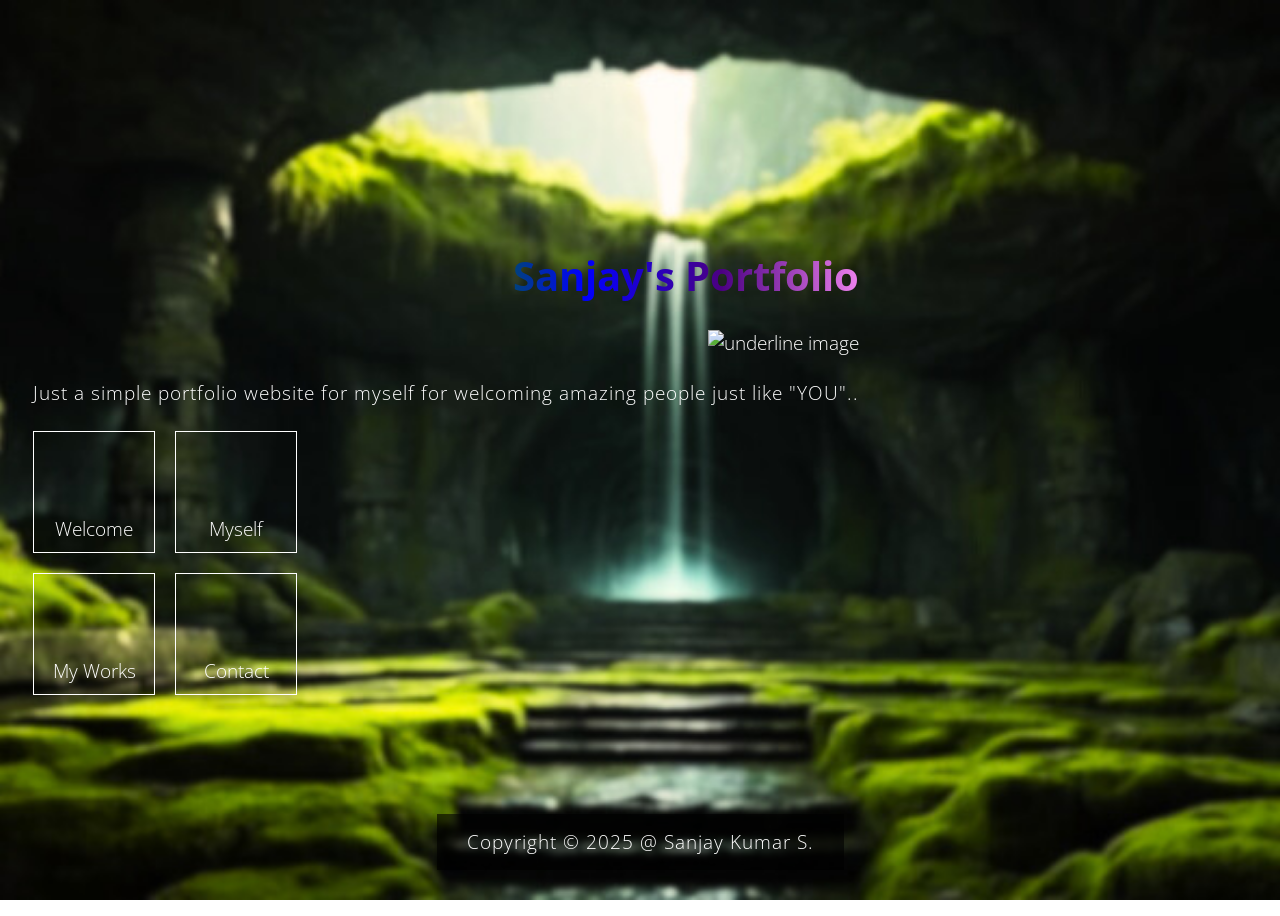
==== index.html @ ee7833c2 "Update index.html" ====
<!DOCTYPE html>
<html lang="en">
<head>
    <meta charset="utf-8">
    <meta name="viewport" content="width=device-width, initial-scale=1">

    <title>Sanjay's World</title>

    <!-- load CSS -->
    <link rel="stylesheet" href="https://fonts.googleapis.com/css?family=Open+Sans:300">  <!-- Google web font "Open Sans" -->
    <link rel="stylesheet" href="css/bootstrap.min.css">                                  <!-- https://getbootstrap.com/ -->
    <link rel="stylesheet" href="fontawesome/css/fontawesome-all.min.css">                <!-- https://fontawesome.com/ -->
    <link rel="stylesheet" type="text/css" href="slick/slick.css"/>                       <!-- http://kenwheeler.github.io/slick/ refering slick theme -->
    <link rel="stylesheet" type="text/css" href="slick/slick-theme.css"/>
    <link rel="stylesheet" href="css/tooplate-style.css">                               <!-- Templatemo style -->

    <script>document.documentElement.className="js";var supportsCssVars=function(){var e,t=document.createElement("style");return t.innerHTML="root: { --tmp-var: bold; }",document.head.appendChild(t),e=!!(window.CSS&&window.CSS.supports&&window.CSS.supports("font-weight","var(--tmp-var)")),t.parentNode.removeChild(t),e};supportsCssVars()||alert("Please view this in a modern browser such as latest version of Chrome or Microsoft Edge.");</script>
    
</head>

<body>
    <div id="tm-bg"></div>
    <div id="tm-wrap">
        <div class="tm-main-content">
            <div class="container tm-site-header-container">
                <div class="row">
                    <div class="col-sm-12 col-md-6 col-lg-6 col-md-col-xl-6 mb-md-0 mb-sm-4 mb-4 tm-site-header-col">
                        <div class="tm-site-header">
                            <h1 class="mb-4 rainbow-text">Sanjay's Portfolio</h1>
                            <img src="img/underline.png" class="img-fluid mb-4" alt="underline image">
                            <p>Just a simple portfolio website for myself for welcoming amazing people just like "YOU".. </p>
                        </div>
                    </div>
                    <div class="col-sm-12 col-md-6 col-lg-6 col-xl-6">
                        <div class="content">
                            <div class="grid">
                                <div class="grid__item" id="home-link">
                                    <div class="product">
                                        <div class="tm-nav-link">
                                            <i class="fas fa-home fa-3x tm-nav-icon"></i>
                                            <span class="tm-nav-text">Welcome</span>
                                            <div class="product__bg"></div>
                                        </div>
                                        <div class="product__description">
                                            <div class="row mb-3">
                                                <div class="col-12">
                                                    <strong><h2 class="tm-page-title">Welcome to my world</h2></strong>
                                                    <p>I hope to make your acquaintance.</p>
                                                </div>
                                            </div>
                                            <div class="row">
                                                <div class="col-sm-12 col-md-6 col-lg-6 col-xl-6">
                                                    <div class="blur-container" >
                                                   <p> I'm delighted to have you here exploring my digital space. 
                                                        This portfolio represents my journey, passion, and dedication to creating 
                                                        meaningful solutions through technology</p>
                                                      
                                                </div>
                                               <br> <p>Thanks & Regards, <br> <b>Sanjay Kumar S</b> </p>
                                            </div>
                                                                                      
                                            </div>
                                            
                                        </div>
                                    </div>
                                </div>

                                <div class="grid__item" id="team-link">
                                    <div class="product">
                                        <div class="tm-nav-link">
                                            <i class="fas fa-users fa-3x tm-nav-icon"></i>
                                            <span class="tm-nav-text">Myself</span>
                                            <div class="product__bg"></div>
                                        </div>
                                        <div class="product__description">
                                            <div class="p-sm-4 p-2">
                                                <div class="blur-container">
                                                    <div class="row mb-3">
                                                        <div class="col-12 text-center">
                                                            <h2 class="tm-page-title">About myself (^^)</h2>
                                                            <p>INFORMATION IS WEALTH<br></p>
                                                        </div>
                                                    </div>
                                                    <div class="row tm-reverse-sm">
                                                        <div class="col-12 col-lg-8">
                                                            <div class="about-content-left">
                                                                <div class="about-header">
                                                                    <h4 class="about-name">I am Sanjay Kumar S ...</h4>
                                                                    <p    class="timeline-skill-modern" >Quick-witted || Problem solving || Team player </p>
                                                                    <p    class="timeline-skill-modern" 
                                                                    >Java Full Stack Developer with 3 years of experience across PLM, 
Oracle Cloud PLM, and Networking domains. Adept at leveraging 
cross-domain knowledge to build efficient, scalable solutions and 
enhance system performance. Seeking to contribute to a forward
thinking organization where I can drive innovation and add value 
through my technical expertise and collaborative approach. </p>
                                                                   
                                                                </div>
                                                            </div>
                                                        </div>
                                                        <div class="col-12 col-lg-4">
                                                            <div class="about-image-right">
                                                                <img src="img/profile-img.jpg" class="img-fluid profile-img-responsive" alt="Profile Image of Sanjay Kumar S">
                                                            </div>
                                                        </div>
                                                    </div>
                                                    <!-- Technical Skills Section -->
                                                    <div class="row mt-4">
                                                        <div class="col-12">
                                                            <div class="blur-container skills-card">
                                                                <h3 class="skills-main-title"><i class="fas fa-code"></i> Technical Skills</h3>
                                                                <div class="skills-grid-modern">
                                                                    <div class="skill-category-modern">
                                                                        <h5>Programming Languages</h5>
                                                                        <div class="skill-tags-modern">
                                                                            <span class="skill-tag-modern">Java / Java J2EE</span>
                                                                            <span class="skill-tag-modern">SpringBoot</span>
                                                                            <span class="skill-tag-modern">Microservices</span>
                                                                            <span class="skill-tag-modern">REST API'S</span>
                                                                            <span class="skill-tag-modern">Python</span>
                                                                            <span class="skill-tag-modern">JavaScript / HTML / CSS</span>
                                                                            <span class="skill-tag-modern">NMS</span>
                                                                            <span class="skill-tag-modern">PLM</span>
                                                                        </div>
                                                                    </div>
                                                                    <div class="skill-category-modern">
                                                                        <h5>Domains & Technologies</h5>
                                                                        <div class="skill-tags-modern">
                                                                            <span class="skill-tag-modern">Product Lifecycle Management</span>
                                                                            <span class="skill-tag-modern">Cloud PLM</span>
                                                                            <span class="skill-tag-modern">Oracle Cloud</span>
                                                                            <span class="skill-tag-modern">Networking</span>
                                                                            <span class="skill-tag-modern">AWS Cloud</span>
                                                                        </div>
                                                                    </div>
                                                                </div>
                                                            </div>
                                                        </div>
                                                    </div>
                                                    <!-- Professional Experience Section -->
                                                    <div class="row mt-4">
                                                        <div class="col-12">
                                                            <div class="blur-container experience-card-modern">
                                                                <h3 class="experience-main-title-modern"><i class="fas fa-briefcase"></i> Professional Experience:</h3>
                                                                <div class="experience-timeline-modern">
                                                                    <div class="timeline-item-modern">
                                                                        <div class="timeline-marker-modern"></div>
                                                                        <div class="timeline-content-modern">
                                                                            <div class="timeline-header-modern">
                                                                                <h4>Java Full Stack developer L2</h4>
                                                                                <span class="timeline-period-modern">Latest Position</span>
                                                                            </div>
                                                                            <p class="timeline-description-modern">
                                                                                <ul><li>Engineered a full-stack e-commerce solution enabling seamless product browsing, cart operations, and secure payment processing For JFS Project.</li></ul>
<ul><li>Responsible for developing all requirements outlined in the High-Level Design Document for a complete phase as well as ensured quality of the requirements developed in several phases, and successfully delivered the project with the team,achieving zero or minimal errors for WFM project.</li></ul>
                                                                            </p>
                                                                            <div class="timeline-skills-modern">
                                                                                <span class="timeline-skill-modern">Full-Stack Development</span>
                                                                                <span class="timeline-skill-modern">Cloud Solutions</span>
                                                                                <span class="timeline-skill-modern">Team Leadership</span>
                                                                                <span class="timeline-skill-modern">All-rounder</span>
                                                                            </div>
                                                                        </div>
                                                                    </div>
                                                                    <div class="timeline-item-modern">
                                                                        <div class="timeline-marker-modern"></div>
                                                                        <div class="timeline-content-modern">
                                                                            <div class="timeline-header-modern">
                                                                                <h4>Project Engineer</h4>
                                                                                <span class="timeline-period-modern">Previous Role</span>
                                                                            </div>
                                                                            <p class="timeline-description-modern">
                                                                                <ul><li>Actively participated in organizing the requirements needed and documented as per the client specifications. Assisted senior developers in Unit testing with use of Rest API’s along with Enovia PLM 3D experience application for PDM project.</li></ul>
<ul><li>Actively participated in project planning and completed assigned tasks. Focused on understanding the requirements and assisted senior developers with tasks such as JPO file merging, search optimization, adding attributes using MQL queries, and handling import / export of codes into Test environment for Chevron project. </li></ul>
                                                                            </p>
                                                                            <div class="timeline-skills-modern">
                                                                                <span class="timeline-skill-modern">PLM Developer </span>
                                                                                <span class="timeline-skill-modern">Quality Assurance</span>
                                                                                <span class="timeline-skill-modern">Support</span>
                                                                                <span class="timeline-skill-modern">Java Developer</span>
                                                                            </div>
                                                                        </div>
                                                                    </div>
                                                                </div>
                                                            </div>
                                                        </div>
                                                    </div>
                                                    <div class="row mt-4">
                                                        <div class="col-12 text-center">
                                                            <a href="https://drive.google.com/drive/folders/1IKn4nfx2shF2uSIcQ3fAXezCyQF_dPf4?usp=drive_link" class="btn btn-outline-secondary resume-btn" target="_blank" rel="noopener noreferrer">
                                                                <i class="fas fa-download"></i> Download CV/Resume
                                                            </a>
                                                            <button class="btn btn-outline-secondary" onclick="document.querySelector('.grid__item:nth-child(4) .tm-nav-link').click()">
                                                                <i class="fas fa-envelope"></i> Get in Touch
                                                            </button>
                                                        </div>
                                                    </div>
                                                </div>
                                            </div>
                                        </div>
                                    </div>
                                </div>

                                <div class="grid__item">
                                    <div class="product">
                                        <div class="tm-nav-link">
                                            <i class="fas fa-handshake fa-3x tm-nav-icon"></i>
                                            <span class="tm-nav-text">My Works</span>
                                            <div class="product__bg"></div>             
                                        </div>                                                                 
                                        <div class="product__description">
                                            <div class="p-sm-4 p-2">
                                                <div class="row mb-3">
                                                    <div class="col-12">
                                                        <h2 class="tm-page-title">My Works</h2>        
                                                    </div>
                                                </div>
                                                <div class="row mb-3">
                                                    <div class="col-12"><div class="blur-container">
                                                        <p>Thinking is the hardest work there is,<br> which is probably the reason why so few engage in it.
                                                    </div></div>
                                                </div>
                                                <div class="row">
                                                    <div class="col-12">
                                                        <div class="p-sm-7 p-4 tm-img-container">
                                                            <div class="pj">
                                                            <div class="tm-img-slider" id="tmImgSlider">
                                                              <a href="https://simplerps.netlify.app" class="tm-slider-img-link"><img src="img/RPS_Main.jpg" alt="Rock Papers Scissors Project" class="img-fluid tm-slider-img"></a>
                                                              <a href="https://zgallaria.netlify.app/" class="tm-slider-img-link"><img src="img/z_galaria.jpg" alt="Gallaria" class="img-fluid tm-slider-img"></a>
                                                              <a href="https://sanjay-kumar-s.netlify.app/" class="tm-slider-img-link"><img src="img/portfolio.jpg" alt="Portfolio" class="img-fluid tm-slider-img"></a>
                                                            </div></div>
                                                        </div>
                                                    </div>
                                                </div>
                                                <div class="row mt-4">
                                                    <div class="col-12 text-center">
                                                        <button class="btn btn-outline-secondary" onclick="document.querySelector('.grid__item:nth-child(4) .tm-nav-link').click()">
                                                            <i class="fas fa-envelope"></i> Get in Touch
                                                        </button>
                                                        <button class="btn btn-outline-secondary" onclick="document.querySelector('.grid__item:nth-child(4) .tm-nav-link').click()">
                                                            (^^) Products
                                                        </button>
                                                    </div>
                                                </div>
                                            </div>
                                        </div>
                                    </div>
                                </div>

                                <div class="grid__item">
                                    <div class="product">
                                        <div class="tm-nav-link">
                                            <i class="fas fa-comments fa-3x tm-nav-icon"></i>
                                            <span class="tm-nav-text">Contact</span>
                                            <div class="product__bg"></div>             
                                        </div>                                                              
                                      <div class="product__description">
                                          <div class="pt-sm-4 pb-sm-4 pl-sm-5 pr-sm-5 pt-2 pb-2 pl-3 pr-3">
                                              <div class="row mb-3">
                                                  <div class="col-12">
                                                      <!-- Editable: Contact Title -->
                                                      <div class="contact-hero">
                                                      <h1 class="contact-title">Get In Touch</h1>
                                                      <div class="contact-subtitle">Let's start a conversation and create something amazing together</div>
                                                      <div class="contact-divider"></div>
                                                  </div>
                                              </div>
                                              <div class="row mb-4">
                                                  
                                                 <div class="row">
                                              <!-- Contact Information -->
                                              <div class="col-12 col-lg-6 mb-4">
                                                  <div class="blur-container contact-info-card">
                                                      <h3><i class="fas fa-address-card"></i> Contact Information</h3>
                                                      <div class="contact-items">
                                                          <div class="contact-item">
                                                              <i class="fas fa-envelope"></i>
                                                              <div>
                                                                  <h5>Email</h5>
                                                                  <p>sanjayyykumarr23@gmail.com</p>
                                                              </div>
                                                          </div>
                                                          <div class="contact-item">
                                                              <i class="fas fa-phone"></i>
                                                              <div>
                                                                  <h5>Phone</h5>
                                                                  <p>+91 9741879958</p>
                                                                  <a href="https://wa.me/+919741879958" class="whatsapp-contact">
                                                                      <i class="fab fa-whatsapp"></i> WhatsApp
                                                                  </a>
                                                              </div>
                                                          </div>
                                                          <div class="contact-item">
                                                              <i class="fas fa-map-marker-alt"></i>
                                                              <div>
                                                                  <h5>Location</h5>
                                                                  <p>Bengaluru, India</p>
                                                              </div>
                                                          </div>
                                                          <div class="contact-item">
                                                              <i class="fab fa-linkedin"></i>
                                                              <div>
                                                                  <h5>LinkedIn</h5>
                                                                  <a href="https://www.linkedin.com/in/sanjay-kumar-s-2k/" target="_blank" rel="noopener noreferrer">
                                                                      Connect with me on LinkedIn
                                                                  </a>
                                                              </div>
                                                          </div>
                                                      </div>
                                                  </div>
                                              </div>

                                              <!-- Quick Actions -->
                                              <div class="col-12 col-lg-6 mb-4">
                                                  <div class="blur-container quick-actions-card">
                                                      <h3><i class="fas fa-rocket"></i> Quick Actions</h3>
                                                      <div class="quick-actions">
                                                          <a href="https://drive.google.com/drive/folders/1IKn4nfx2shF2uSIcQ3fAXezCyQF_dPf4?usp=drive_link"
                                                             class="action-btn resume-btn" target="_blank" rel="noopener noreferrer">
                                                              <i class="fas fa-download"></i>
                                                              <div>
                                                                  <h5>Download Resume</h5>
                                                                  <p>Get my latest CV and portfolio</p>
                                                              </div>
                                                          </a>
                                                          <a href="https://github.com/Sanjayyykumar" class="action-btn github-btn" target="_blank" rel="noopener noreferrer">
                                                              <i class="fab fa-github"></i>
                                                              <div>
                                                                  <h5>View GitHub</h5>
                                                                  <p>Check out my code repositories</p>
                                                              </div>
                                                          </a>
                                                          <a href="https://sanjay-kumar-s.netlify.app/" class="action-btn website-btn" target="_blank" rel="noopener noreferrer">
                                                              <i class="fas fa-globe"></i>
                                                              <div>
                                                                  <h5>Visit Website</h5>
                                                                  <p>Explore my other projects</p>
                                                              </div>
                                                          </a>
                                                      </div>
                                                  </div>
                                              </div>
                                          </div>

                                          <!-- Contact Message -->
                                          <div class="row mt-4">
                                              <div class="col-12">
                                                  <div class="blur-container contact-message">
                                                      <div class="text-center">
                                                          <i class="fas fa-heart contact-heart"></i>
                                                          <h4>Thank You for Your Interest!</h4>
                                                          <p class="contact-message-text">
                                                              I'm always excited to connect with fellow developers, potential collaborators,
                                                              and anyone interested in technology. Whether you have a project in mind,
                                                              want to discuss opportunities, or just want to say hello, I'd love to hear from you!
                                                          </p>
                                                          <div class="contact-cta">
                                                              <p class="cta-text">Ready to start a conversation?</p>
                                                              <div class="social-links">
                                                                  <a href="mailto:sanjayyykumarr23@gmail.com" class="social-link email-link">
                                                                      <i class="fas fa-envelope"></i>
                                                                  </a>
                                                                  <a href="https://wa.me/+919741879958" class="social-link whatsapp-link">
                                                                      <i class="fab fa-whatsapp"></i>
                                                                  </a>
                                                                  <a href="https://www.linkedin.com/in/sanjay-kumar-s-2k/" class="social-link linkedin-link">
                                                                      <i class="fab fa-linkedin"></i>
                                                                  </a>
                                                                  <a href="https://github.com/Sanjayyykumar" class="social-link github-link">
                                                                      <i class="fab fa-github"></i>
                                                                  </a>
                                                              </div>
                                                          </div>
                                                      </div>
                                                  </div>
                                              </div>
                                          </div>
                                      </div>
                                  </div>
                                    </div>
                                </div>
                            </div> 
                        </div>                       
                    </div>
                </div>                
            </div>
            <footer>
                <p class="small tm-copyright-text">Copyright &copy; <span class="tm-current-year">2025</span> @ Sanjay Kumar S.</p>
            </footer>
        </div> <!-- .tm-main-content -->  
    </div>
    <!-- load JS -->
    <script src="js/jquery-3.2.1.slim.min.js"></script>         <!-- https://jquery.com/ -->    
    <script src="slick/slick.min.js"></script>                  <!-- http://kenwheeler.github.io/slick/ using slick theme. -->  
    <script src="js/anime.min.js"></script>                     <!-- http://animejs.com/ -->
    <script src="js/main.js"></script>  
    <script>      

        function setupFooter() {
            var pageHeight = $('.tm-site-header-container').height() + $('footer').height() + 100;

            var main = $('.tm-main-content');

            if($(window).height() < pageHeight) {
                main.addClass('tm-footer-relative');
            }
            else {
                main.removeClass('tm-footer-relative');   
            }
        }

        /* DOM is ready
        ------------------------------------------------*/
        $(function(){

            setupFooter();

            $(window).resize(function(){
                setupFooter();
            });

            $('.tm-current-year').text(new Date().getFullYear());  // Update year in copyright           
        });

    </script>             

</body>
</html>
---- css/tooplate-style.css ----
body {
  font-family: "Open Sans", Helvetica, Arial, sans-serif;
  font-size: 19px;
  font-weight: 300;
  color: white;
  position: relative; 
  transition: all 0.3s ease-in-out;
}

h1 {
  font-size: 2.5rem;
  font-weight: 700; /* Made bolder */
}

h1:hover{
  color: #024333;
  transform: scale(1.2); /* Increase size by 20% */
  transition: all 0.3s ease-in-out;
}

.rainbow-text {
  background-image: linear-gradient(to left, violet, indigo, blue, green, yellow, orange, red);
  -webkit-background-clip: text;
  color: transparent;
  transition: all 0.2s ease-in-out;
}

.rainbow-text:hover {
  text-shadow: 0 0 5px #39ff14, 0 0 10px #39ff14, 0 0 15px #39ff14, 0 0 20px #39ff14; /* Neon glowing green */
  transform: scale(1.14); /* Slight scale up on hover */
}
h2 {
  font-weight: 700; /* Made bolder */
  background-image: linear-gradient(to left, violet, indigo, blue, green, yellow, orange, red);
  -webkit-background-clip: text;
  color: transparent;
  transition: all 0.2s ease-in-out;
}

p:hover{
  color: #28fbfb;
  transition: all 0.2s ease-in-out;
}

#tm-bg {
  position: fixed;
  top: 0;
  left: 0;
  width: 100%;
  height: 100%;
  background-image: url(../img/pop-bg.jpg);
  background-position: center;
  background-size: cover;
  background-repeat: no-repeat;
  z-index: -1;
  transition: all 0.1s ease;
}

#tm-bg:after {
  content: "";
  display: block;
  position: absolute;
  top: 0;
  left: 0;
  width: 100%;
  height: 100%;
}

#tm-wrap {
  display: flex;
  align-items: center;
  height: 100%;
  min-height: 100vh;
  transition: all 0.1s ease-in-out;
}

p {
  line-height: 1.9;
  letter-spacing: 1px;
  transition: all 0.1s ease-in-out;
}

.tm-main-content {
  display: flex;
  align-items: center;
  padding: 50px 15px;
  position: absolute;
  left: 0;
  right: 0;
  top: 0;
  bottom: 0;
  overflow: auto;
  transition: all 0.1s ease-in-out;
}

.tm-site-header-col {
  display: flex;
  align-items: center;
}

.tm-site-header {
  margin: 10px;
  text-align: right;
  width: 100%;
}

.tm-nav ul {
  padding-left: 0;
  display: block;
}

.tm-nav li {
  list-style: none;
  display: inline-block;
  border: 1px solid white;
  margin: 10px;
}

.tm-nav-link {
  color: white;
  display: flex;
  flex-direction: column;
  justify-content: center;
  width: 165px;
  height: 165px;
  text-align: center;
  border: 1px solid white;
  cursor: pointer;
  position: relative;
}

.tm-nav-text {
  position: absolute;
  left: 0;
  right: 0;
  bottom: 10px;
}

.fa-3x {
  font-size: 2.5em;
}

.product {
  background: transparent;
}

.product:hover {
  background: #011e0c;
  color: #003722;
  transform: scale(1.14); /* Increase size by 20% */
  transition: transform 0.3s ease-in-out;
}

.tm-nav-icon {
  display: block;
  margin-bottom: 25px;
}

/* Expanding Grid Items from Codrops */
.tm-page-title {
  font-weight: 700; /* Made bolder */
}
.content {
  max-width: 370px;
}
.grid {
  display: flex;
  flex-wrap: wrap;

}
.grid__item {
  margin: 10px;
}
.product {
  position: relative;
  cursor: pointer;
  transition: all 0.1s ease-in-out;
}

.product__bg {
  width: 100%;
  height: 100%;
  top: 0px;
}

.product__bg,
.product__description {
  opacity: 0;
  position: absolute;
}

.product__description {
  width: 100%;
  height: 100%;
  top: 0;
  left: 0;
  display: none;
  text-align: center;

}

.tm-fa-close {
  font-size: 30px;
}

.details {
  font-size: 1rem;
  width: 100%;
  height: 100%;
  bottom: 0;
  left: 0;
  z-index: 1000;
  display: flex;
  flex-direction: column;
  justify-content: center;
  pointer-events: none;
  padding: 15px;
  display: none;
}

.blur-container {
  background-color: rgba(255, 255, 255, 0.134); /* White background with transparency */
  backdrop-filter: blur(13.5px); /* Applying the blur effect */
  -webkit-backdrop-filter:blur(13.5px);
  padding: 20px;
  border-radius: 10px;
  box-shadow: 0 4px 20px rgba(0, 0, 0, 0.2);
}

.details > * {
  position: relative;
  opacity: 0;
  transition: all 0.1s ease-in-out;
}

.details--open {
  pointer-events: auto;
}

.details__bg {
  width: 100%;
  max-width: 900px;
  left: 0;
  right: 0;
  margin-left: auto;
  margin-right: auto;
}

.details__bg--down {
  background-image: url(../img/bgp21.jpg);
}

.details__bg {
  padding: 50px;
  transform-origin: 0 0;
}

.details__close {
  position: absolute;
  top: 5px;
  right: 0;
  border: 0;
  background: none;
  margin: 1em;
  cursor: pointer;
  font-size: 0.85em;
  color: white;
  z-index: 1001;
}

/* Team */
.tm-reverse-sm {
  display: flex; /* Correct property for using flexbox */
  align-items: center; /* Ensure items are vertically centered */
}

/* Our Work */
.tm-slider-img-link {
  padding-left: 20px;
  padding-right: 20px;
  padding-top: 50px;
  padding-bottom: 50px;
  overflow: visible; /* Allow full image visibility on hover */
  width: 150px; /* Set a fixed width */
  height: 160px; /* Set a fixed height */
}

.tm-slider-img-link:hover {
  box-shadow: 0 0 15px rgba(32, 177, 107, 0.622); /* Glow color: Green */
  transform: scale(1.4) rotate(360deg); /* Scale up and rotate simultaneously */
  transition: transform 0.1s ease-in-out;
}


.slick-dots li button:before {
  font-size: 20px;
  color: white;
  opacity: 1;
}

.slick-dots {
  position: absolute;
  bottom: -40px;
  display: block;
  width: 100%;
  padding: 0;
  list-style: none;
  text-align: center;
}

.slick-dots li.slick-active button:before {
  opacity: 0.75;
  color: rgb(12, 69, 68);
}

/* Contact */
.form-control {
  font-size: 1.1rem;
  border-radius: 0;
  border: none;
  background-color: #01252f;
  color: white;
  padding: 0.75rem;
}

.form-control:focus {
  color: #cecece;
  background-color: #052e2d;
  border-color: transparent;
}

.tm-col-email {
  padding-left: 0;
}

.tm-btn-submit {
  background-color: #004637;
}

.tm-btn-gray {
  background-color: #003507;
  color: white;
}

.tm-btn-gray:hover {
  background-color: #1c0237;
  color: white;
}

.btn {
  padding: 0.5rem 2.4rem;
  font-size: 1.2rem;
  border-radius: 0;
}

.btn-primary {
  border-color: transparent;
}

.btn-primary:hover {
  background-color: #2b023b;
  border-color: transparent;
}

.btn-outline-secondary {
  color: #fff;
  border-color: #fff;
  background-color: transparent;
  margin: 5px;
  transition: all 0.1s ease;
}

.btn-outline-secondary:hover {
  color: #f9faf9;
  background-color: #153502;
  border-color: #0c4e00;
  box-shadow: 0 0 5px #39ff14, 0 0 10px #39ff14;
}

/* Footer */
footer {
  position: fixed; /* Changed to fixed */
  bottom: 30px;
  text-align: center;
  left: 0;
  right: 0;
  width: 100%; /* Ensure it spans the full width */
  z-index: 999; /* Ensure it stays on top of other content */
}

.tm-text-highlight {
  color: white;
}
.tm-text-highlight:hover {
  color: rgb(72, 0, 0);
}
.tm-main-content.tm-footer-relative {
  flex-direction: column;
}
.tm-main-content.tm-footer-relative footer {
  position: relative;
  bottom: 0;
  margin-top: 50px;
}

.tm-copyright-text {
  background-color: rgba(0, 0, 0, 0.6);
  display: inline-block;
  padding: 10px 30px;
}

a,
button {
  transition: all 0.1s ease;
}
a:hover,
a:focus {
  text-decoration: none;
  outline: none;
}

p:last-child {
  margin-bottom: 0;
}

@media (min-width: 900px) {
  .container {
    max-width: 900px;
  }
}

@media (min-width: 767px) and (max-width: 991px), (max-width: 440px) {
  .tm-nav-link {
    width: 155px;
    height: 155px;
  }
}

@media (max-width: 767px) {
  .container {
    max-width: 450px;
  }
  .content {
    margin-left: auto;
    margin-right: 0;
  }
  .tm-nav ul {
    display: flex;
    flex-wrap: wrap;
    justify-content: flex-end;
  }
  .grid {
    justify-content: flex-end;
  }
  .tm-col-email {
    padding-left: 15px;
  }
  .tm-reverse-sm {
    flex-direction: column-reverse;
  }
}

@media (max-width: 544px) {
  .tm-main-content {
    flex-direction: column;
  }
  .details__bg {
    padding: 55px 40px;
  }
  .slick-dots li button:before {
    font-size: 15px;
  }

  /* Removed footer position override for small screens */
}

  .tm-nav-link {
    width: 120px;
    height: 120px;
  }

  .fa-3x {
    font-size: 2.2em;
  }
  
/* Tablet Screens */
@media (min-width: 768px) and (max-width: 991px) {
  .container {
    max-width: 750px;
  }
  .tm-main-content {
    padding: 30px 15px;
  }
  .grid {
    display: flex;
    flex-wrap: wrap;
    justify-content: center;
    gap: 10px;
    width: 100%;
    max-width: none;
  }
  .grid__item {
    margin: 0;
    flex: 1;
    min-width: 150px;
    max-width: 160px;
    width: auto;
    height: auto;
  }
  .tm-nav-link {
    min-height: 150px;
  }
  .fa-3x {
    font-size: 2.2em;
  }
  .tm-page-title {
    font-size: 1.6rem;
  }
  .tm-nav-text {
    font-size: 0.9rem;
  }
  .tm-site-header h1 {
    font-size: 2.2rem;
  }
  .blur-container {
    padding: 15px;
  }
  
  /* Hide desktop layout on tablet and below */
  .about-desktop-layout {
    display: none;
  }
  
  @media (max-width: 991px) {
    .product:hover {
        transform: scale(1); /* Disable scaling on hover for tablet and smaller screens */
    }
  }
}

/* Mobile Landscape */
@media (max-width: 767px) {
  .container {
    max-width: 100%;
    padding: 0 5px; /* Further reduced padding */
  }
  .tm-main-content {
    padding: 15px 5px; /* Further reduced padding */
    flex-direction: column;
  }
  .tm-site-header {
    text-align: center;
    margin-bottom: 20px; /* Reduced margin */
  }
  .tm-site-header h1 {
    font-size: 1.6rem; /* Smaller font size */
    margin-bottom: 10px; /* Reduced margin */
  }
  .content {
    margin: 0 auto;
    max-width: 100%;
  }
  .grid {
    display: flex;
    flex-wrap: wrap;
    justify-content: center;
    gap: 10px; /* Reduced gap */
    width: 100%;
    max-width: none;
  }
  .grid__item {
    margin: 2px; /* Reduced margin */
    flex: 1;
    min-width: 90px; /* Further reduced min-width */
    max-width: 110px; /* Further reduced max-width */
    width: auto;
    height: auto;
  }
  .tm-nav-link {
    min-height: 90px; /* Further reduced min-height */
    width: 90px; /* Explicit width for consistency */
    height: 90px; /* Explicit height for consistency */
  }
  .fa-3x {
    font-size: 1.6em; /* Smaller icon size */
  }
  .tm-nav-text {
    font-size: 0.7rem; /* Smaller font size */
    bottom: 3px; /* Adjusted position */
  }
  .tm-page-title {
    font-size: 1.2rem; /* Smaller font size */
  }
  .tm-col-email {
    padding-left: 10px; /* Reduced padding */
  }
  .tm-reverse-sm {
    flex-direction: column-reverse;
  }
  .blur-container {
    padding: 8px; /* Further reduced padding */
    margin: 5px 0; /* Further reduced margin */
  }
  .small-image {
    width: 80px !important; /* Reduced width */
    float: none !important;
    margin: 0 auto 10px !important; /* Reduced margin */
    display: block;
  }
  .tm-slider-img-link {
    width: 100px; /* Reduced width */
    height: 110px; /* Reduced height */
    padding: 20px 10px; /* Reduced padding */
  }
  
  /* Hide desktop layout on mobile */
  .about-desktop-layout {
    display: none;
  }

  /* Specific adjustments for About Myself section on smaller screens */
  .personal-details-section .personal-details-card,
  .experience-timeline-card {
    padding: 0.8rem; /* Further reduce padding for these cards */
  }

  .personal-details-title, .experience-main-title {
    font-size: 1.2rem; /* Even smaller title font size */
    margin-bottom: 0.8rem; /* Reduced margin */
  }

  .personal-detail-item {
    padding: 0.4rem; /* Further reduced padding for individual items */
    gap: 0.4rem; /* Further reduced gap */
  }

  .detail-icon {
    width: 35px; /* Even smaller icon container */
    height: 35px; /* Even smaller icon container */
  }

  .detail-icon i {
    font-size: 0.9rem; /* Even smaller icon */
  }

  .detail-content h5 {
    font-size: 0.8rem; /* Even smaller heading */
    margin-bottom: 0.2rem; /* Reduced margin */
  }

  .detail-content p {
    font-size: 0.7rem; /* Even smaller paragraph */
  }

  .timeline-item-large {
    margin-bottom: 1rem; /* Further reduced margin between timeline items */
  }

  .timeline-marker-large {
    width: 14px; /* Even smaller marker */
    height: 14px; /* Even smaller marker */
    left: -1.8rem; /* Adjusted position */
    border-width: 2px; /* Reduced border */
  }

  .timeline-content-large {
    padding: 0.8rem; /* Further reduced padding for timeline content */
  }

  .timeline-header h4 {
    font-size: 1rem; /* Even smaller timeline heading */
  }

  .timeline-period {
    font-size: 0.6rem; /* Even smaller period text */
    padding: 0.15rem 0.4rem; /* Reduced padding */
  }

  .timeline-description {
    font-size: 0.7rem; /* Even smaller description */
    margin-bottom: 0.8rem; /* Reduced margin */
  }

  .timeline-skill {
    font-size: 0.6rem; /* Even smaller skill tags */
    padding: 0.15rem 0.4rem; /* Reduced padding */
  }
}

/* Mobile Portrait */
@media (max-width: 544px) {
  .product:hover {
   transform: scale(1.2); /* Disable scaling on hover for mobile portrait screens */
 }
  .tm-main-content {
    padding: 10px 5px; /* Further reduced padding */
  }
  .tm-site-header h1 {
    font-size: 1.4rem; /* Slightly smaller font size */
  }
  .grid {
    display: flex;
    flex-wrap: wrap;
    justify-content: center;
    gap: 10px; /* Reduced gap */
    width: 100%;
    max-width: none;
  }
  .grid__item {
    margin: 0;
    flex: 1;
    min-width: 70px; /* Further reduced min-width */
    max-width: 90px; /* Further reduced max-width */
    width: auto;
    height: auto;
  }
  .tm-nav-link {
    min-height: 70px; /* Further reduced min-height */
    width: 70px; /* Explicit width for consistency */
    height: 70px; /* Explicit height for consistency */
  }
  .fa-3x {
    font-size: 1.5em; /* Slightly smaller icon size */
  }
  .tm-nav-text {
    font-size: 0.6rem; /* Smaller font size */
  }
  .tm-page-title {
    font-size: 1.1rem; /* Smaller font size */
  }
  .details__bg {
    padding: 20px 15px; /* Reduced padding */
  }
  .slick-dots li button:before {
    font-size: 10px; /* Smaller font size */
  }
  footer {
    position: relative;
    bottom: 0;
    margin-top: 15px; /* Reduced margin */
  }
  .blur-container {
    padding: 8px; /* Further reduced padding */
  }
  .tm-slider-img-link {
    width: 80px; /* Reduced width */
    height: 90px; /* Reduced height */
    padding: 15px 8px; /* Reduced padding */
  }
  .small-image {
    width: 70px !important; /* Reduced width */
  }
  
  /* Hide desktop layout on mobile */
  .about-desktop-layout {
    display: none;
  }
}

/* Extra Small Mobile */
@media (max-width: 360px) {
  .grid {
    display: flex;
    flex-wrap: wrap;
    justify-content: center;
    gap: 10px;
    width: 100%;
    max-width: none;
  }
  .grid__item {
    margin: 0;
    flex: 1;
    min-width: 50px; /* Further reduced min-width */
    max-width: 70px; /* Further reduced max-width */
    width: auto;
    height: auto;
  }
  .tm-nav-link {
    min-height: 50px; /* Further reduced min-height */
    width: 50px; /* Explicit width for consistency */
    height: 50px; /* Explicit height for consistency */
  }
  .fa-3x {
    font-size: 1.3em;
  }
  .tm-nav-text {
    font-size: 0.65rem;
  }
  .tm-site-header h1 {
    font-size: 1.3rem;
  }
  .tm-page-title {
    font-size: 1.1rem;
  }
  .tm-slider-img-link {
    width: 90px;
    height: 100px;
    padding: 15px 8px;
  }
  
  /* Hide desktop layout on mobile */
  .about-desktop-layout {
    display: none;
  }
}

/* Additional text readability enhancements */
.welcome-card-title, .about-card-title, .project-title, .contact-info-card h3, .quick-actions-card h3 {
  text-shadow: 0 2px 4px rgba(0, 0, 0, 0.5);
}

.highlight-item span, .skill-category h5, .timeline-content h5 {
  text-shadow: 0 1px 2px rgba(0, 0, 0, 0.4);
}

.info-item strong, .contact-item h5, .action-btn h5 {
  text-shadow: 0 1px 2px rgba(0, 0, 0, 0.4);
}

/* Responsive adjustments for content sections */
@media (max-width: 768px) {
  .product:hover {
     transform: scale(1.2); /* Disable scaling on hover for mobile landscape screens */
  }
  .welcome-title, .about-title, .works-title, .contact-title {
    font-size: 1.8rem; /* Slightly smaller font size */
  }
  
  .welcome-card, .about-card, .experience-card, .personal-info-card,
  .contact-info-card, .quick-actions-card {
    padding: 1rem; /* Reduced padding */
  }
  
  .profile-image {
    width: 50px; /* Reduced image size */
    height: 50px; /* Reduced image size */
  }
  
  .projects-grid {
    grid-template-columns: 0.5fr;
  }
  
  .skills-categories {
    grid-template-columns: 0.5fr;
  }
  
  .cta-buttons {
    flex-direction: column;
    align-items: center;
  }
  
  .social-links {
    flex-wrap: wrap;
  }

  /* Specific adjustments for About Myself section on smaller screens */
  .personal-details-section .personal-details-card,
  .experience-timeline-card {
    padding: 1rem; /* Further reduce padding for these cards */
  }

  .personal-details-title, .experience-main-title {
    font-size: 1.4rem; /* Smaller title font size */
    margin-bottom: 1rem; /* Reduced margin */
  }

  .personal-detail-item {
    padding: 0.5rem; /* Reduced padding for individual items */
    gap: 0.5rem; /* Reduced gap */
  }

  .detail-icon {
    width: 40px; /* Smaller icon container */
    height: 40px; /* Smaller icon container */
  }

  .detail-icon i {
    font-size: 1rem; /* Smaller icon */
  }

  .detail-content h5 {
    font-size: 0.9rem; /* Smaller heading */
    margin-bottom: 0.25rem; /* Reduced margin */
  }

  .detail-content p {
    font-size: 0.8rem; /* Smaller paragraph */
  }

  .timeline-item-large {
    margin-bottom: 1.5rem; /* Reduced margin between timeline items */
  }

  .timeline-marker-large {
    width: 16px; /* Smaller marker */
    height: 16px; /* Smaller marker */
    left: -2rem; /* Adjusted position */
    border-width: 3px; /* Reduced border */
  }

  .timeline-content-large {
    padding: 1rem; /* Reduced padding for timeline content */
  }

  .timeline-header h4 {
    font-size: 1.1rem; /* Smaller timeline heading */
  }

  .timeline-period {
    font-size: 0.7rem; /* Smaller period text */
    padding: 0.2rem 0.5rem; /* Reduced padding */
  }

  .timeline-description {
    font-size: 0.8rem; /* Smaller description */
    margin-bottom: 1rem; /* Reduced margin */
  }

  .timeline-skill {
    font-size: 0.7rem; /* Smaller skill tags */
    padding: 0.2rem 0.5rem; /* Reduced padding */
  }
}

/* Contact Section Styles */
.contact-hero {
  text-align: center;
  margin-bottom: 3rem;
}

.contact-title {
  font-size: 3rem;
  font-weight: 900; /* Made even bolder */
  margin-bottom: 0.5rem;
  background-image: linear-gradient(to right, #ff00cc, #3333ff, #00ffcc);
  -webkit-background-clip: text;
  color: transparent;
  text-shadow: 0 0 5px rgba(255, 255, 255, 0.3);
}

.contact-subtitle {
  font-size: 1.2rem;
  color: #e0e0e0;
  margin-bottom: 1.5rem;
}

.contact-divider {
  width: 80px;
  height: 3px;
  background-color: #39ff14;
  margin: 0 auto;
  border-radius: 5px;
}

.contact-info-card, .quick-actions-card, .contact-message {
  padding: 2rem;
  border-radius: 15px;
  margin-bottom: 1.5rem;
  background-color: rgba(255, 255, 255, 0.08); /* Slightly more opaque blur container */
  backdrop-filter: blur(15px);
  -webkit-backdrop-filter: blur(15px);
  box-shadow: 0 8px 32px 0 rgba(0, 0, 0, 0.37);
  border: 1px solid rgba(255, 255, 255, 0.18);
}

.contact-info-card h3, .quick-actions-card h3 {
  color: #39ff14;
  font-size: 1.8rem;
  font-weight: 700; /* Made bolder */
  margin-bottom: 1.5rem;
  display: flex;
  align-items: center;
  gap: 10px;
  text-shadow: 0 0 5px rgba(57, 255, 20, 0.5);
}

.contact-items .contact-item {
  display: flex;
  align-items: center;
  margin-bottom: 1rem;
  gap: 15px;
}

.contact-item i {
  font-size: 1.5rem;
  color: #00bfff; /* Deep Sky Blue */
  width: 30px;
  text-align: center;
}

.contact-item h5 {
  margin: 0;
  font-size: 1.1rem;
  font-weight: 600; /* Made bolder */
  color: #e0e0e0;
}

.contact-item p, .contact-item a {
  margin: 0;
  font-size: 1rem;
  color: #a0a0a0;
  text-decoration: none;
}

.contact-item a:hover {
  color: #379d25;
  text-decoration: underline;
}

.whatsapp-contact {
  display: inline-flex;
  align-items: center;
  gap: 5px;
  color: #25d366 !important; /* WhatsApp green */
  margin-top: 5px;
}

.whatsapp-contact:hover {
  text-decoration: underline;
}

.quick-actions {
  display: flex;
  flex-direction: column;
  gap: 1rem;
}

.action-btn {
  display: flex;
  align-items: center;
  gap: 15px;
  padding: 1rem;
  border-radius: 10px;
  background-color: rgba(0, 0, 0, 0.3);
  text-decoration: none;
  color: white;
  transition: all 0.3s ease;
  border: 1px solid rgba(255, 255, 255, 0.1);
}

.action-btn:hover {
  background-color: rgba(0, 0, 0, 0.5);
  transform: translateY(-3px);
  box-shadow: 0 5px 15px rgba(0, 0, 0, 0.3);
}

.action-btn i {
  font-size: 1.8rem;
  color: #003f55;
}

.action-btn h5 {
  margin: 0;
  font-size: 1.2rem;
  font-weight: 600; /* Made bolder */
  color: #e0e0e0;
}

.action-btn p {
  margin: 0;
  font-size: 0.9rem;
  color: #a0a0a0;
}

.resume-btn i { color: #ff6347; } /* Tomato */
.github-btn i { color: #a96fff; } /* GitHub purple */
.website-btn i { color: #ffd700; } /* Gold */

.contact-message {
  text-align: center;
  padding: 2.5rem;
}

.contact-heart {
  font-size: 2.5rem;
  color: #ff69b4; /* Hot Pink */
  margin-bottom: 1rem;
  animation: pulse 1.5s infinite;
}

@keyframes pulse {
  0% { transform: scale(1); }
  50% { transform: scale(1.1); }
  100% { transform: scale(1); }
}

.contact-message h4 {
  font-size: 1.8rem;
  font-weight: 700; /* Made bolder */
  color: #39ff14;
  margin-bottom: 1rem;
}

.contact-message-text {
  font-size: 1.1rem;
  color: #e0e0e0;
  line-height: 1.6;
  margin-bottom: 2rem;
}

.contact-cta {
  margin-top: 2rem;
}

.cta-text {
  font-size: 1.2rem;
  color: #00bfff;
  margin-bottom: 1.5rem;
}

.social-links {
  display: flex;
  justify-content: center;
  gap: 1.5rem;
  margin-top: 1rem;
}

.social-link {
  display: flex;
  align-items: center;
  justify-content: center;
  width: 50px;
  height: 50px;
  border-radius: 50%;
  background-color: rgba(0, 0, 0, 0.4);
  color: white;
  font-size: 1.5rem;
  transition: all 0.3s ease;
  border: 1px solid rgba(255, 255, 255, 0.1);
}

.social-link:hover {
  transform: translateY(-5px) scale(1.1);
  box-shadow: 0 5px 15px rgba(0, 0, 0, 0.4);
}

.email-link:hover { background-color: #3d0601; } /* Gmail red */
.whatsapp-link:hover { background-color: #032b11; } /* WhatsApp green */
.linkedin-link:hover { background-color: #012639; } /* LinkedIn blue */
.github-link:hover { background-color: #251f2e; } /* GitHub purple */

/* Responsive adjustments for Contact Section */
@media (max-width: 991px) {
  .contact-info-card, .quick-actions-card {
    padding: 1.5rem;
  }

  .contact-info-card h3, .quick-actions-card h3 {
    font-size: 1.5rem;
  }

  .contact-item i {
    font-size: 1.3rem;
  }

  .contact-item h5 {
    font-size: 1rem;
  }

  .contact-item p, .contact-item a {
    font-size: 0.9rem;
  }

  .action-btn {
    padding: 0.8rem;
  }

  .action-btn i {
    font-size: 1.5rem;
  }

  .action-btn h5 {
    font-size: 1.1rem;
  }

  .action-btn p {
    font-size: 0.8rem;
  }

  .contact-message h4 {
    font-size: 1.5rem;
  }

  .contact-message-text {
    font-size: 1rem;
  }

  .cta-text {
    font-size: 1.1rem;
  }

  .social-link {
    width: 45px;
    height: 45px;
    font-size: 1.3rem;
  }
}

@media (max-width: 767px) {
  .contact-title {
    font-size: 2.5rem;
  }

  .contact-subtitle {
    font-size: 1rem;
  }

  .contact-info-card, .quick-actions-card, .contact-message {
    padding: 1rem;
  }

  .contact-info-card h3, .quick-actions-card h3 {
    font-size: 1.3rem;
    margin-bottom: 1rem;
  }

  .contact-items .contact-item {
    margin-bottom: 0.8rem;
    gap: 10px;
  }

  .contact-item i {
    font-size: 1.2rem;
    width: 25px;
  }

  .contact-item h5 {
    font-size: 0.9rem;
  }

  .contact-item p, .contact-item a {
    font-size: 0.8rem;
  }

  .action-btn {
    flex-direction: column;
    text-align: center;
    gap: 5px;
    padding: 0.7rem;
  }

  .action-btn i {
    font-size: 1.3rem;
  }

  .action-btn h5 {
    font-size: 1rem;
  }

  .action-btn p {
    font-size: 0.75rem;
  }

  .contact-heart {
    font-size: 2rem;
    margin-bottom: 0.8rem;
  }

  .contact-message h4 {
    font-size: 1.3rem;
    margin-bottom: 0.8rem;
  }

  .contact-message-text {
    font-size: 0.9rem;
    margin-bottom: 1.5rem;
  }

  .cta-text {
    font-size: 1rem;
    margin-bottom: 1rem;
  }

  .social-links {
    gap: 1rem;
  }

  .social-link {
    width: 40px;
    height: 40px;
    font-size: 1.2rem;
  }
}

@media (max-width: 576px) {
  .contact-title {
    font-size: 2rem;
  }

  .contact-subtitle {
    font-size: 0.9rem;
  }

  .contact-info-card h3, .quick-actions-card h3 {
    font-size: 1.2rem;
  }

  .contact-item h5 {
    font-size: 0.85rem;
  }

  .contact-item p, .contact-item a {
    font-size: 0.75rem;
  }

  .action-btn h5 {
    font-size: 0.9rem;
  }

  .action-btn p {
    font-size: 0.7rem;
  }

  .contact-message h4 {
    font-size: 1.2rem;
  }

  .contact-message-text {
    font-size: 0.85rem;
  }

  .cta-text {
    font-size: 0.9rem;
  }

/* New styles for About Myself section */
.professional-content {
  margin-top: 20px;
}

.about-card, .experience-timeline-card {
  padding: 2rem;
  border-radius: 15px;
  background-color: rgba(255, 255, 255, 0.08);
  backdrop-filter: blur(15px);
  -webkit-backdrop-filter: blur(15px);
  box-shadow: 0 8px 32px 0 rgba(0, 0, 0, 0.37);
  border: 1px solid rgba(255, 255, 255, 0.18);
  margin-bottom: 1.5rem;
}

.about-card-title, .experience-main-title {
  color: #61dfd0;
  font-size: 1.2rem;
  font-weight: 700;
  margin-bottom: 1.5rem;
  display: flex;
  align-items: center;
  gap: 10px;
  text-shadow: 0 0 5px rgba(41, 147, 95, 0.5);
}

.about-text {
  font-size: 0.5rem;
  color: #e0e0e0;
  line-height: 1.6;
  margin-bottom: 1.5rem;
}

.skills-section h4 {
  color: #00bfff;
  font-size: 1.5rem;
  margin-bottom: 1rem;
  display: flex;
  align-items: center;
  gap: 8px;
}

.skills-grid {
  display: grid;
  grid-template-columns: 1fr 1fr;
  gap: 20px;
}

.skill-category h5 {
  color: #e0e0e0;
  font-size: 1.1rem;
  margin-bottom: 0.8rem;
}

.skill-tags {
  display: flex;
  flex-wrap: wrap;
  gap: 8px;
}

.skill-tag {
  background-color: rgba(0, 0, 0, 0.3);
  color: white;
  padding: 0.4rem 0.8rem;
  border-radius: 5px;
  font-size: 0.9rem;
  transition: all 0.3s ease;
  border: 1px solid rgba(255, 255, 255, 0.1);
}

.skill-tag:hover {
  background-color: rgba(0, 0, 0, 0.5);
  transform: translateY(-2px);
  box-shadow: 0 3px 10px rgba(0, 0, 0, 0.3);
}

/* Experience Timeline */
.experience-timeline {
  position: relative;
  padding-left: 30px;
}

.timeline-item-large {
  margin-bottom: 2rem;
  position: relative;
}

.timeline-marker-large {
  position: absolute;
  top: 5px;
  left: -2.5rem;
  width: 18px;
  height: 18px;
  border-radius: 50%;
  background-color: #39ff14;
  border: 3px solid #0d2716;
  z-index: 1;
}

.experience-timeline::before {
  content: '';
  position: absolute;
  top: 0;
  left: -1.7rem;
  width: 2px;
  height: 100%;
  background-color: rgba(255, 255, 255, 0.2);
}

.timeline-content-large {
  background-color: rgba(0, 0, 0, 0.3);
  padding: 1.5rem;
  border-radius: 10px;
  border: 1px solid rgba(255, 255, 255, 0.1);
  transition: all 0.3s ease;
}

.timeline-content-large:hover {
  background-color: rgba(0, 0, 0, 0.5);
  transform: translateY(-3px);
  box-shadow: 0 5px 15px rgba(0, 0, 0, 0.3);
}

.timeline-header {
  display: flex;
  justify-content: space-between;
  align-items: center;
  margin-bottom: 0.8rem;
}

.timeline-header h4 {
  font-size: 1.3rem;
  color: #00bfff;
  margin: 0;
}

.timeline-period {
  background-color: #39ff14;
  color: #0d2716;
  padding: 0.3rem 0.7rem;
  border-radius: 5px;
  font-size: 0.8rem;
  font-weight: 600;
}

.timeline-description {
  font-size: 1rem;
  color: #e0e0e0;
  line-height: 1.5;
  margin-bottom: 1rem;
}

.timeline-skills {
  display: flex;
  flex-wrap: wrap;
  gap: 8px;
}

.timeline-skill {
  background-color: rgba(0, 0, 0, 0.2);
  color: #a0a0a0;
  padding: 0.3rem 0.7rem;
  border-radius: 5px;
  font-size: 0.8rem;
  border: 1px solid rgba(255, 255, 255, 0.05);
}

.resume-btn {
  background-color: #002738;
  color: white;
  border-color: #399ac3;
  margin-right: 10px;
}

.resume-btn:hover {
  background-color: #210033;
  border-color: #29023e;
}

/* Responsive adjustments for About Myself section */
@media (max-width: 991px) {
  .about-card, .experience-timeline-card {
    padding: 1.5rem;
  }

  .about-card-title, .experience-main-title {
    font-size: 1.5rem;
    margin-bottom: 1rem;
  }

  .about-text {
    font-size: 1rem;
  }

  .skills-section h4 {
    font-size: 1.3rem;
  }

  .skills-grid {
    grid-template-columns: 1fr;
  }

  .skill-category h5 {
    font-size: 1rem;
  }

  .skill-tag {
    font-size: 0.8rem;
    padding: 0.3rem 0.6rem;
  }

  .timeline-item-large {
    margin-bottom: 1.5rem;
  }

  .timeline-marker-large {
    left: -2rem;
    width: 16px;
    height: 16px;
  }

  .experience-timeline::before {
    left: -1.5rem;
  }

  .timeline-content-large {
    padding: 1rem;
  }

  .timeline-header h4 {
    font-size: 1.2rem;
  }

  .timeline-period {
    font-size: 0.7rem;
    padding: 0.25rem 0.6rem;
  }

  .timeline-description {
    font-size: 0.9rem;
  }

  .timeline-skill {
    font-size: 0.7rem;
    padding: 0.25rem 0.6rem;
  }
}

@media (max-width: 767px) {
  .about-card, .experience-timeline-card {
    padding: 1rem;
  }

  .about-card-title, .experience-main-title {
    font-size: 1.3rem;
    margin-bottom: 0.8rem;
  }

  .about-text {
    font-size: 0.9rem;
  }

  .skills-section h4 {
    font-size: 1.1rem;
  }

  .skill-category h5 {
    font-size: 0.9rem;
  }

  .skill-tag {
    font-size: 0.75rem;
    padding: 0.25rem 0.5rem;
  }

  .timeline-item-large {
    margin-bottom: 1rem;
  }

  .timeline-marker-large {
    left: -1.8rem;
    width: 14px;
    height: 14px;
  }

  .experience-timeline::before {
    left: -1.3rem;
  }

  .timeline-content-large {
    padding: 0.8rem;
  }

  .timeline-header h4 {
    font-size: 1rem;
  }

  .timeline-period {
    font-size: 0.65rem;
    padding: 0.2rem 0.5rem;
  }

  .timeline-description {
    font-size: 0.8rem;
  }

  .timeline-skill {
    font-size: 0.65rem;
    padding: 0.2rem 0.5rem;
  }
}

@media (max-width: 576px) {
  .about-card, .experience-timeline-card {
    padding: 0.8rem;
  }

  .about-card-title, .experience-main-title {
    font-size: 1.1rem;
    margin-bottom: 0.6rem;
  }

  .about-text {
    font-size: 0.8rem;
  }

  .skills-section h4 {
    font-size: 1rem;
  }

  .skill-category h5 {
    font-size: 0.8rem;
  }

  .skill-tag {
    font-size: 0.7rem;
    padding: 0.2rem 0.4rem;
  }

  .timeline-item-large {
    margin-bottom: 0.8rem;
  }

  .timeline-marker-large {
    left: -1.6rem;
    width: 12px;
    height: 12px;
  }

  .experience-timeline::before {
    left: -1.1rem;
  }

  .timeline-content-large {
    padding: 0.6rem;
  }

  .timeline-header h4 {
    font-size: 0.9rem;
  }

  .timeline-period {
    font-size: 0.6rem;
    padding: 0.15rem 0.4rem;
  }

  .timeline-description {
    font-size: 0.7rem;
  }

  .timeline-skill {
    font-size: 0.6rem;
    padding: 0.15rem 0.4rem;
  }
}
  .social-link {
    width: 35px;
    height: 35px;
    font-size: 1rem;
  }
}

/* About Myself Section - New Styles */
.about-content-left {
  padding-right: 15px; /* Space between text and image */
}

.about-image-right {
  text-align: center;
  margin-bottom: 20px;
}

.about-image-right img {
  max-width: 100%;
  height: auto;
  border-radius: 10px; /* Slightly rounded corners for the image */
  box-shadow: 0 4px 15px rgba(0, 0, 0, 0.3);
}

/* Technical Skills Section - Modern CSS */
.skills-card {
  padding: 2rem;
  border-radius: 15px;
  background-color: rgba(255, 255, 255, 0.08);
  backdrop-filter: blur(15px);
  -webkit-backdrop-filter: blur(15px);
  box-shadow: 0 8px 32px 0 rgba(0, 0, 0, 0.37);
  border: 1px solid rgba(255, 255, 255, 0.18);
  margin-top: 1.5rem;
}

.skills-main-title {
  color: #39ff14;
  font-size: 1.8rem;
  font-weight: 700;
  margin-bottom: 1.5rem;
  display: flex;
  align-items: center;
  gap: 10px;
  text-shadow: 0 0 5px rgba(57, 255, 20, 0.5);
}

.skills-grid-modern {
  display: grid;
  grid-template-columns: repeat(auto-fit, minmax(250px, 1fr));
  gap: 20px;
}

.skill-category-modern {
  background-color: rgba(0, 0, 0, 0.2);
  padding: 1.2rem;
  border-radius: 10px;
  border: 1px solid rgba(255, 255, 255, 0.1);
  box-shadow: 0 2px 10px rgba(0, 0, 0, 0.2);
}

.skill-category-modern h5 {
  color: #fdfffe;
  font-size: 1.1rem;
  margin-bottom: 1rem;
  text-shadow: 0 1px 3px rgba(0, 0, 0, 0.5);
}

.skill-tags-modern {
  display: flex;
  flex-wrap: wrap;
  gap: 8px;
}

.skill-tag-modern {
  background-color: #0d2716;
  color: #e0e0e0;
  padding: 0.5rem 1rem;
  border-radius: 20px;
  font-size: 0.9rem;
  transition: all 0.3s ease;
  border: 1px solid #39ff14;
  box-shadow: 0 0 5px rgba(57, 255, 20, 0.3);
}

.skill-tag-modern:hover {
  background-color: #39ff14;
  color: #0d2716;
  transform: translateY(-3px) scale(1.05);
  box-shadow: 0 0 15px rgba(57, 255, 20, 0.7);
}

/* Professional Experience Section - Modern CSS */
.experience-card-modern {
  padding: 2rem;
  border-radius: 15px;
  background-color: rgba(255, 255, 255, 0.08);
  backdrop-filter: blur(15px);
  -webkit-backdrop-filter: blur(15px);
  box-shadow: 0 8px 32px 0 rgba(0, 0, 0, 0.37);
  border: 1px solid rgba(255, 255, 255, 0.18);
  margin-top: 1.5rem;
}

.experience-main-title-modern {
  color: #39ff14;
  font-size: 1.8rem;
  font-weight: 700;
  margin-bottom: 1.5rem;
  display: flex;
  align-items: center;
  gap: 10px;
  text-shadow: 0 0 5px rgba(57, 255, 20, 0.5);
}

.experience-timeline-modern {
  position: relative;
  padding-left: 40px;
}

.experience-timeline-modern::before {
  content: '';
  position: absolute;
  top: 0;
  left: 15px;
  width: 2px;
  height: 100%;
  background-color: rgba(255, 255, 255, 0.2);
}

.timeline-item-modern {
  margin-bottom: 2.5rem;
  position: relative;
}

.timeline-marker-modern {
  position: absolute;
  top: 5px;
  left: 8px;
  width: 18px;
  height: 18px;
  border-radius: 50%;
  background-color: #00bfff;
  border: 3px solid #0d2716;
  z-index: 1;
  box-shadow: 0 0 8px rgba(0, 191, 255, 0.7);
}

.timeline-content-modern {
  background-color: rgba(0, 0, 0, 0.3);
  padding: 1.5rem;
  border-radius: 10px;
  border: 1px solid rgba(255, 255, 255, 0.1);
  transition: all 0.3s ease;
  box-shadow: 0 4px 15px rgba(0, 0, 0, 0.2);
}

.timeline-content-modern:hover {
  background-color: rgba(0, 0, 0, 0.5);
  transform: translateY(-5px);
  box-shadow: 0 8px 25px rgba(0, 0, 0, 0.4);
}

.timeline-header-modern {
  display: flex;
  justify-content: space-between;
  align-items: center;
  margin-bottom: 0.8rem;
}

.timeline-header-modern h4 {
  font-size: 1.4rem;
  color: #39ff14;
  margin: 0;
  text-shadow: 0 1px 3px rgba(0, 0, 0, 0.5);
}

.timeline-period-modern {
  background-color: #00bfff;
  color: #0d2716;
  padding: 0.4rem 0.9rem;
  border-radius: 20px;
  font-size: 0.85rem;
  font-weight: 600;
  box-shadow: 0 0 8px rgba(0, 191, 255, 0.5);
}

.timeline-description-modern {
  font-size: 1rem;
  color: #e0e0e0;
  line-height: 1.6;
  margin-bottom: 1rem;
}

.timeline-skills-modern {
  display: flex;
  flex-wrap: wrap;
  gap: 8px;
}

.timeline-skill-modern {
  background-color: rgba(0, 0, 0, 0.3);
  color: #a0a0a0;
  padding: 0.4rem 0.8rem;
  border-radius: 15px;
  font-size: 0.8rem;
  border: 1px solid rgba(255, 255, 255, 0.1);
}

/* Responsive adjustments for new About Myself section */
@media (max-width: 991px) {
  .about-content-left {
    padding-right: 15px;
    margin-bottom: 20px;
  }

  .about-image-right {
    /*order: -1; /* Move image above text on smaller screens */
      text-align: center;
      margin-bottom: 20px;
      max-width: 100%;
      height: auto;
      border-radius: 10px; /* Slightly rounded corners for the image */
      box-shadow: 0 4px 15px rgba(0, 0, 0, 0.3);
  }

  .skills-card, .experience-card-modern {
    padding: 1.5rem;
  }

  .skills-main-title, .experience-main-title-modern {
    font-size: 1.5rem;
    margin-bottom: 1rem;
  }

  .skill-category-modern h5 {
    font-size: 1rem;
  }

  .skill-tag-modern {
    font-size: 0.8rem;
    padding: 0.4rem 0.8rem;
  }

  .experience-timeline-modern {
    padding-left: 30px;
  }

  .experience-timeline-modern::before {
    left: 10px;
  }

  .timeline-marker-modern {
    left: 3px;
    width: 16px;
    height: 16px;
  }

  .timeline-content-modern {
    padding: 1rem;
  }

  .timeline-header-modern h4 {
    font-size: 1.2rem;
  }

  .timeline-period-modern {
    font-size: 0.75rem;
    padding: 0.3rem 0.7rem;
  }

  .timeline-description-modern {
    font-size: 0.9rem;
  }

  .timeline-skill-modern {
    font-size: 0.7rem;
    padding: 0.3rem 0.7rem;
  }
}

@media (max-width: 767px) {
  .skills-card, .experience-card-modern {
    padding: 1rem;
  }

  .skills-main-title, .experience-main-title-modern {
    font-size: 1.3rem;
    margin-bottom: 0.8rem;
  }

  .skill-category-modern h5 {
    font-size: 0.9rem;
  }

  .skill-tag-modern {
    font-size: 0.75rem;
    padding: 0.3rem 0.6rem;
  }

  .experience-timeline-modern {
    padding-left: 25px;
  }

  .experience-timeline-modern::before {
    left: 8px;
  }

  .timeline-marker-modern {
    left: 2px;
    width: 14px;
    height: 14px;
  }

  .timeline-content-modern {
    padding: 0.8rem;
  }

  .timeline-header-modern h4 {
    font-size: 1.1rem;
  }

  .timeline-period-modern {
    font-size: 0.7rem;
    padding: 0.25rem 0.6rem;
  }

  .timeline-description-modern {
    font-size: 0.8rem;
  }

  .timeline-skill-modern {
    font-size: 0.65rem;
    padding: 0.25rem 0.6rem;
  }
}

@media (max-width: 576px) {
  .skills-card, .experience-card-modern {
    padding: 0.8rem;
  }

  .skills-main-title, .experience-main-title-modern {
    font-size: 1.1rem;
    margin-bottom: 0.6rem;
  }

  .skill-category-modern h5 {
    font-size: 0.8rem;
  }

  .skill-tag-modern {
    font-size: 0.7rem;
    padding: 0.2rem 0.5rem;
  }

  .experience-timeline-modern {
    padding-left: 20px;
  }

  .experience-timeline-modern::before {
    left: 6px;
  }

  .timeline-marker-modern {
    left: 0px;
    width: 12px;
    height: 12px;
  }

  .timeline-content-modern {
    padding: 0.6rem;
  }

  .timeline-header-modern h4 {
    font-size: 1rem;
  }

  .timeline-period-modern {
    font-size: 0.6rem;
    padding: 0.2rem 0.5rem;
  }

  .timeline-description-modern {
    font-size: 0.7rem;
  }

  .timeline-skill-modern {
    font-size: 0.6rem;
    padding: 0.2rem 0.5rem;
  }
/* About Myself Section - Modern Resume Styling */
.about-header {
  margin-bottom: 1.5rem;
}

.about-name {
  font-size: 0.5rem; /* Slightly larger for prominence */
  font-weight: 900; /* Bolder */
  color: #35746d; /* A vibrant green */
  text-shadow: 0 0 8px rgba(94, 246, 233, 0.7); /* Enhanced glow */
  margin-bottom: 0.8rem;
  letter-spacing: 1px;
}

.about-title-role {
  font-size: 1.5rem; /* Slightly larger */
  font-weight: 700; /* Bolder */
  color: #71ebfb; /* A bright blue */
  margin-bottom: 1.2rem;
  letter-spacing: 0.5px;
}

.about-tagline {
  font-size: 1.2rem; /* Slightly larger */
  color: #a0a0a0; /* Softer white */
  font-style: normal; /* Remove italic */
  margin-bottom: 1.8rem;
  line-height: 1.6;
}

.about-details p {
  display: flex;
  align-items: flex-start; /* Align icon and text at the top */
  gap: 12px; /* Increased gap */
  font-size: 1.05rem; /* Slightly larger */
  color: #e0e0e0; /* Brighter text */
  margin-bottom: 1rem; /* Increased margin */
  line-height: 1.5;
}

.about-details p i {
  color: #00bfff; /* Deep Sky Blue for icons */
  font-size: 1.3rem; /* Slightly larger icons */
  min-width: 25px; /* Ensure consistent icon alignment */
  text-align: center;
}

.about-personal-info ul {
  list-style: none;
  padding-left: 0;
}

.about-personal-info li {
  display: flex;
  align-items: center;
  gap: 12px; /* Increased gap */
  margin-bottom: 0.9rem; /* Increased margin */
  font-size: 1.05rem; /* Slightly larger */
  color: #e0e0e0;
}

.about-personal-info li strong {
  color: #5ef686; /* Vibrant green for strong text */
  font-weight: 700; /* Bolder */
}

.about-personal-info li i {
  color: #71ebfb; /* Bright blue for icons */
  font-size: 1.2rem; /* Slightly larger icons */
  min-width: 20px; /* Ensure consistent icon alignment */
  text-align: center;
}

.about-personal-info li a {
  color: #71ebfb; /* Bright blue for links */
  text-decoration: none;
  transition: color 0.2s ease-in-out;
}

.about-personal-info li a:hover {
  color: #5ef686; /* Green on hover */
  text-decoration: underline;
}

.about-closing-remark {
  font-size: 1.15rem; /* Slightly larger */
  color: #a0a0a0;
  line-height: 1.7;
  margin-top: 2.5rem; /* Increased margin */
  border-top: 1px solid rgba(255, 255, 255, 0.15); /* Slightly more prominent border */
  padding-top: 1.8rem; /* Increased padding */
  text-align: center; /* Center align closing remark */
}

.profile-img-responsive {
  max-width: 100%;
  height: auto;
  border-radius: 10px;
  box-shadow: 0 4px 15px rgba(0, 0, 0, 0.3);
}

/* Responsive adjustments for About Myself section */
@media (max-width: 991px) {
 /* About Myself Section - Modern Resume Styling */
.about-header {
  margin-bottom: 1.5rem;
}

.about-name {
  font-size: 2.5rem; /* Slightly larger for prominence */
  font-weight: 800; /* Bolder */
  color: #5ef686; /* A vibrant green */
  text-shadow: 0 0 8px rgba(94, 246, 134, 0.7); /* Enhanced glow */
  margin-bottom: 0.8rem;
  letter-spacing: 1px;
}

.about-title-role {
  font-size: 1.5rem; /* Slightly larger */
  font-weight: 700; /* Bolder */
  color: #71ebfb; /* A bright blue */
  margin-bottom: 1.2rem;
  letter-spacing: 0.5px;
}

.about-tagline {
  font-size: 1.2rem; /* Slightly larger */
  color: #a0a0a0; /* Softer white */
  font-style: normal; /* Remove italic */
  margin-bottom: 1.8rem;
  line-height: 1.6;
}

.about-details p {
  display: flex;
  align-items: flex-start; /* Align icon and text at the top */
  gap: 12px; /* Increased gap */
  font-size: 1.05rem; /* Slightly larger */
  color: #e0e0e0; /* Brighter text */
  margin-bottom: 1rem; /* Increased margin */
  line-height: 1.5;
}

.about-details p i {
  color: #00bfff; /* Deep Sky Blue for icons */
  font-size: 1.3rem; /* Slightly larger icons */
  min-width: 25px; /* Ensure consistent icon alignment */
  text-align: center;
}

.about-personal-info ul {
  list-style: none;
  padding-left: 0;
}
.about-personal-info-card {
  padding: 1.5rem;
  border-radius: 15px;
  background-color: rgba(255, 255, 255, 0.08);
  backdrop-filter: blur(15px);
  -webkit-backdrop-filter: blur(15px);
  box-shadow: 0 8px 32px 0 rgba(0, 0, 0, 0.37);
  border: 1px solid rgba(255, 255, 255, 0.18);
}

/* Responsive adjustments for about-personal-info-card */
@media (max-width: 991px) {
  .about-personal-info-card {
    padding: 1.2rem;
  }
}

@media (max-width: 767px) {
  .about-personal-info-card {
    padding: 1rem;
  }
}

@media (max-width: 576px) {
  .about-personal-info-card {
    padding: 0.8rem;
  }
}

.about-personal-info li {
  display: flex;
  align-items: center;
  gap: 12px; /* Increased gap */
  margin-bottom: 0.9rem; /* Increased margin */
  font-size: 1.05rem; /* Slightly larger */
  color: #e0e0e0;
}

.about-personal-info li strong {
  color: #4cfd7b; /* Vibrant green for strong text */
  font-weight: 700; /* Bolder */
}

.about-personal-info li i {
  color: #71ebfb; /* Bright blue for icons */
  font-size: 1.2rem; /* Slightly larger icons */
  min-width: 20px; /* Ensure consistent icon alignment */
  text-align: center;
}

.about-personal-info li a {
  color: #71ebfb; /* Bright blue for links */
  text-decoration: none;
  transition: color 0.2s ease-in-out;
}

.about-personal-info li a:hover {
  color: #5ef686; /* Green on hover */
  text-decoration: underline;
}

.about-closing-remark {
  font-size: 1.15rem; /* Slightly larger */
  color: #a0a0a0;
  line-height: 1.7;
  margin-top: 2.5rem; /* Increased margin */
  border-top: 1px solid rgba(255, 255, 255, 0.15); /* Slightly more prominent border */
  padding-top: 1.8rem; /* Increased padding */
  text-align: center; /* Center align closing remark */
}

.profile-img-responsive {
  max-width: 50%;
  height: auto;
  border-radius: 10px;
  box-shadow: 0 4px 15px rgba(0, 0, 0, 0.3);
}

}

@media (max-width: 767px) {
  /* About Myself Section - Modern Resume Styling */
.about-header {
  margin-bottom: 1.5rem;
}

.about-name {
  font-size: 2.5rem; /* Slightly larger for prominence */
  font-weight: 800; /* Bolder */
  color: #5ef686; /* A vibrant green */
  text-shadow: 0 0 8px rgba(94, 246, 134, 0.7); /* Enhanced glow */
  margin-bottom: 0.8rem;
  letter-spacing: 1px;
}

.about-title-role {
  font-size: 1.5rem; /* Slightly larger */
  font-weight: 700; /* Bolder */
  color: #71ebfb; /* A bright blue */
  margin-bottom: 1.2rem;
  letter-spacing: 0.5px;
}

.about-tagline {
  font-size: 1.2rem; /* Slightly larger */
  color: #a0a0a0; /* Softer white */
  font-style: normal; /* Remove italic */
  margin-bottom: 1.8rem;
  line-height: 1.6;
}

.about-details p {
  display: flex;
  align-items: flex-start; /* Align icon and text at the top */
  gap: 12px; /* Increased gap */
  font-size: 1.05rem; /* Slightly larger */
  color: #e0e0e0; /* Brighter text */
  margin-bottom: 1rem; /* Increased margin */
  line-height: 1.5;
}

.about-details p i {
  color: #00bfff; /* Deep Sky Blue for icons */
  font-size: 1.3rem; /* Slightly larger icons */
  min-width: 25px; /* Ensure consistent icon alignment */
  text-align: center;
}

.about-personal-info ul {
  list-style: none;
  padding-left: 0;
}

.about-personal-info li {
  display: flex;
  align-items: center;
  gap: 12px; /* Increased gap */
  margin-bottom: 0.9rem; /* Increased margin */
  font-size: 1.05rem; /* Slightly larger */
  color: #e0e0e0;
}

.about-personal-info li strong {
  color: #5ef686; /* Vibrant green for strong text */
  font-weight: 700; /* Bolder */
}

.about-personal-info li i {
  color: #71ebfb; /* Bright blue for icons */
  font-size: 1.2rem; /* Slightly larger icons */
  min-width: 20px; /* Ensure consistent icon alignment */
  text-align: center;
}

.about-personal-info li a {
  color: #71ebfb; /* Bright blue for links */
  text-decoration: none;
  transition: color 0.2s ease-in-out;
}

.about-personal-info li a:hover {
  color: #5ef686; /* Green on hover */
  text-decoration: underline;
}

.about-closing-remark {
  font-size: 1.15rem; /* Slightly larger */
  color: #a0a0a0;
  line-height: 1.7;
  margin-top: 2.5rem; /* Increased margin */
  border-top: 1px solid rgba(255, 255, 255, 0.15); /* Slightly more prominent border */
  padding-top: 1.8rem; /* Increased padding */
  text-align: center; /* Center align closing remark */
}

.profile-img-responsive {
  max-width: 100%;
  height: auto;
  border-radius: 10px;
  box-shadow: 0 4px 15px rgba(0, 0, 0, 0.3);
}

}

@media (max-width: 576px) {
  /* About Myself Section - Modern Resume Styling */
.about-header {
  margin-bottom: 1rem;
}

.about-name {
  font-size: 1.3rem; /* Slightly larger for prominence */
  font-weight: 700; /* Bolder */
  color: #20cb87; /* A vibrant green */
  text-shadow: 0 0 8px rgba(94, 246, 135, 0.629); /* Enhanced glow */
  margin-bottom: 0.8rem;
  letter-spacing: 1px;
}

.about-title-role {
  font-size: 1.5rem; /* Slightly larger */
  font-weight: 700; /* Bolder */
  color: #71ebfb; /* A bright blue */
  margin-bottom: 1.2rem;
  letter-spacing: 0.5px;
}

.about-tagline {
  font-size: 1.2rem; /* Slightly larger */
  color: #a0a0a0; /* Softer white */
  font-style: normal; /* Remove italic */
  margin-bottom: 1.8rem;
  line-height: 1.6;
}

.about-details p {
  display: flex;
  align-items: flex-start; /* Align icon and text at the top */
  gap: 12px; /* Increased gap */
  font-size: 1.05rem; /* Slightly larger */
  color: #e0e0e0; /* Brighter text */
  margin-bottom: 1rem; /* Increased margin */
  line-height: 1.5;
}

.about-details p i {
  color: #00bfff; /* Deep Sky Blue for icons */
  font-size: 1.3rem; /* Slightly larger icons */
  min-width: 25px; /* Ensure consistent icon alignment */
  text-align: center;
}

.about-personal-info ul {
  list-style: none;
  padding-left: 0;
}

.about-personal-info li {
  display: flex;
  align-items: center;
  gap: 12px; /* Increased gap */
  margin-bottom: 0.9rem; /* Increased margin */
  font-size: 1.05rem; /* Slightly larger */
  color: #e0e0e0;
}

.about-personal-info li strong {
  color: #5ef686; /* Vibrant green for strong text */
  font-weight: 700; /* Bolder */
}

.about-personal-info li i {
  color: #71ebfb; /* Bright blue for icons */
  font-size: 1.2rem; /* Slightly larger icons */
  min-width: 20px; /* Ensure consistent icon alignment */
  text-align: center;
}

.about-personal-info li a {
  color: #71ebfb; /* Bright blue for links */
  text-decoration: none;
  transition: color 0.2s ease-in-out;
}

.about-personal-info li a:hover {
  color: #5ef686; /* Green on hover */
  text-decoration: underline;
}

.about-closing-remark {
  font-size: 1.15rem; /* Slightly larger */
  color: #a0a0a0;
  line-height: 1.7;
  margin-top: 2.5rem; /* Increased margin */
  border-top: 1px solid rgba(255, 255, 255, 0.15); /* Slightly more prominent border */
  padding-top: 1.8rem; /* Increased padding */
  text-align: center; /* Center align closing remark */
}

.profile-img-responsive {
  max-width: 50%;
  height: auto;
  border-radius: 10px;
  box-shadow: 0 4px 15px rgba(0, 0, 0, 0.3);
}

}
}
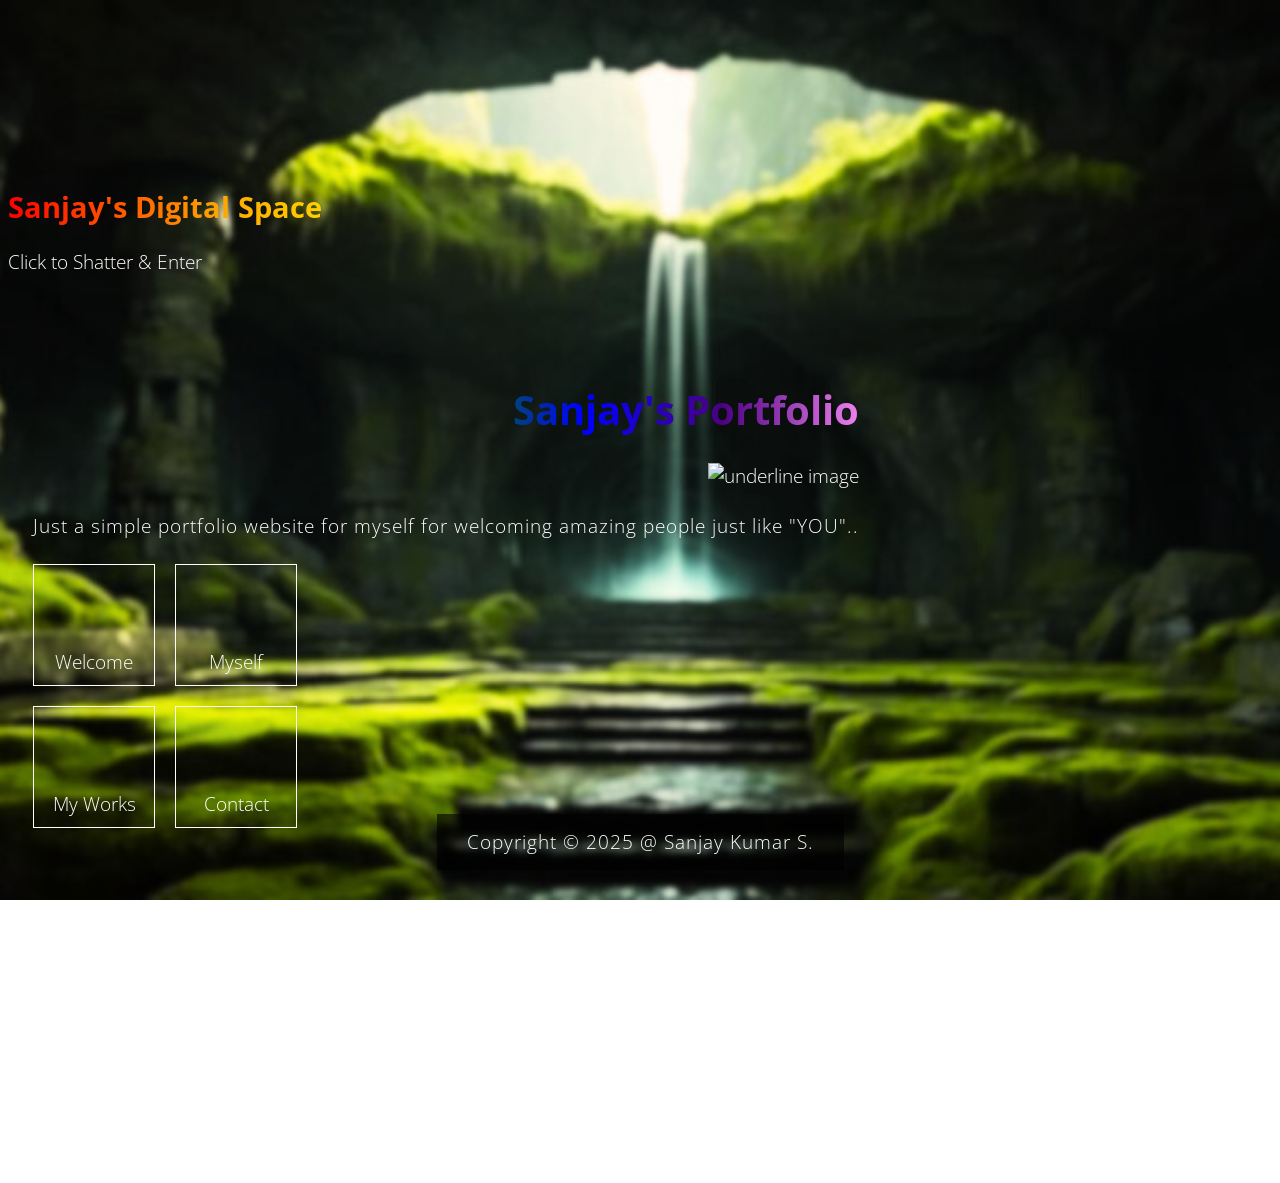
==== commit bee42c5e: "A short update" ====
--- a/index.html
+++ b/index.html
@@ -18,13 +18,21 @@
     
 </head>
 
-<body>
+<body class="scroll-locked">
+    <div id="entrance-gate">
+        <canvas id="shatter-canvas"></canvas>
+        <div class="entrance-content">
+            <div class="entrance-icon"><i class="fas fa-lock"></i></div>
+            <h2 class="entrance-title">Sanjay's Digital Space</h2>
+            <div class="entrance-btn">Click to Shatter & Enter</div>
+        </div>
+    </div>
     <div id="tm-bg"></div>
     <div id="tm-wrap">
         <div class="tm-main-content">
             <div class="container tm-site-header-container">
                 <div class="row">
-                    <div class="col-sm-12 col-md-6 col-lg-6 col-md-col-xl-6 mb-md-0 mb-sm-4 mb-4 tm-site-header-col">
+                    <div class="col-sm-12 col-md-6 col-lg-6 col-xl-6 mb-md-0 mb-sm-4 mb-4 tm-site-header-col">
                         <div class="tm-site-header">
                             <h1 class="mb-4 rainbow-text">Sanjay's Portfolio</h1>
                             <img src="img/underline.png" class="img-fluid mb-4" alt="underline image">
@@ -49,16 +57,35 @@
                                                 </div>
                                             </div>
                                             <div class="row">
+                                                <div class="col-sm-12 col-md-6 col-lg-6 col-xl-6 mb-4 mb-lg-0">
+                                                    <div class="blur-container">
+                                                        <p>I'm delighted to have you here exploring my digital space. 
+                                                        This portfolio represents my journey, passion, and dedication to creating 
+                                                        meaningful solutions through technology.</p>
+                                                        <br>
+                                                        <p>Thanks & Regards,<br><b>Sanjay Kumar S</b></p>
+                                                    </div>
+                                                </div>
                                                 <div class="col-sm-12 col-md-6 col-lg-6 col-xl-6">
-                                                    <div class="blur-container" >
-                                                   <p> I'm delighted to have you here exploring my digital space. 
-                                                        This portfolio represents my journey, passion, and dedication to creating 
-                                                        meaningful solutions through technology</p>
-                                                      
-                                                </div>
-                                               <br> <p>Thanks & Regards, <br> <b>Sanjay Kumar S</b> </p>
-                                            </div>
-                                                                                      
+                                                    <div class="blur-container">
+                                                        <h4 class="mb-3" style="color:#71ebfb; font-size:1.15rem; font-weight:700;"><i class="fas fa-briefcase"></i> Core Qualifications</h4>
+                                                        <p style="font-size:0.95rem; line-height:1.5; color:#ddd; margin-bottom:15px;">Java Full Stack developer specializing in scalable services, cloud computing, and lifecycle management domains.</p>
+                                                        <div class="metric-grid">
+                                                            <div class="metric-card">
+                                                                <div class="metric-number">3+</div>
+                                                                <div class="metric-label">Years Exp</div>
+                                                            </div>
+                                                            <div class="metric-card">
+                                                                <div class="metric-number">10+</div>
+                                                                <div class="metric-label">Projects</div>
+                                                            </div>
+                                                            <div class="metric-card">
+                                                                <div class="metric-number">4+</div>
+                                                                <div class="metric-label">Domains</div>
+                                                            </div>
+                                                        </div>
+                                                    </div>
+                                                </div>
                                             </div>
                                             
                                         </div>
@@ -150,10 +177,12 @@
                                                                                 <h4>Java Full Stack developer L2</h4>
                                                                                 <span class="timeline-period-modern">Latest Position</span>
                                                                             </div>
-                                                                            <p class="timeline-description-modern">
-                                                                                <ul><li>Engineered a full-stack e-commerce solution enabling seamless product browsing, cart operations, and secure payment processing For JFS Project.</li></ul>
-<ul><li>Responsible for developing all requirements outlined in the High-Level Design Document for a complete phase as well as ensured quality of the requirements developed in several phases, and successfully delivered the project with the team,achieving zero or minimal errors for WFM project.</li></ul>
-                                                                            </p>
+                                                                            <div class="timeline-description-modern">
+                                                                                <ul class="timeline-bullets">
+                                                                                    <li><strong>Engineered</strong> a full-stack e-commerce solution enabling seamless product browsing, cart operations, and secure payment processing for the JFS Project.</li>
+                                                                                    <li><strong>Developed</strong> all key core requirements outlined in the HLD, ensuring quality across multiple phases, and led project delivery for the WFM project with minimal defects.</li>
+                                                                                </ul>
+                                                                            </div>
                                                                             <div class="timeline-skills-modern">
                                                                                 <span class="timeline-skill-modern">Full-Stack Development</span>
                                                                                 <span class="timeline-skill-modern">Cloud Solutions</span>
@@ -169,10 +198,12 @@
                                                                                 <h4>Project Engineer</h4>
                                                                                 <span class="timeline-period-modern">Previous Role</span>
                                                                             </div>
-                                                                            <p class="timeline-description-modern">
-                                                                                <ul><li>Actively participated in organizing the requirements needed and documented as per the client specifications. Assisted senior developers in Unit testing with use of Rest API’s along with Enovia PLM 3D experience application for PDM project.</li></ul>
-<ul><li>Actively participated in project planning and completed assigned tasks. Focused on understanding the requirements and assisted senior developers with tasks such as JPO file merging, search optimization, adding attributes using MQL queries, and handling import / export of codes into Test environment for Chevron project. </li></ul>
-                                                                            </p>
+                                                                            <div class="timeline-description-modern">
+                                                                                <ul class="timeline-bullets">
+                                                                                    <li><strong>Organized</strong> and documented project requirements based on client specifications, and assisted in unit testing APIs with Enovia PLM 3DExperience for the PDM project.</li>
+                                                                                    <li><strong>Optimized</strong> search functionality, managed attributes via MQL queries, assisted in JPO file merging, and handled code environment deployment for the Chevron project.</li>
+                                                                                </ul>
+                                                                            </div>
                                                                             <div class="timeline-skills-modern">
                                                                                 <span class="timeline-skill-modern">PLM Developer </span>
                                                                                 <span class="timeline-skill-modern">Quality Assurance</span>
@@ -224,11 +255,37 @@
                                                     <div class="col-12">
                                                         <div class="p-sm-7 p-4 tm-img-container">
                                                             <div class="pj">
-                                                            <div class="tm-img-slider" id="tmImgSlider">
-                                                              <a href="https://simplerps.netlify.app" class="tm-slider-img-link"><img src="img/RPS_Main.jpg" alt="Rock Papers Scissors Project" class="img-fluid tm-slider-img"></a>
-                                                              <a href="https://zgallaria.netlify.app/" class="tm-slider-img-link"><img src="img/z_galaria.jpg" alt="Gallaria" class="img-fluid tm-slider-img"></a>
-                                                              <a href="https://sanjay-kumar-s.netlify.app/" class="tm-slider-img-link"><img src="img/portfolio.jpg" alt="Portfolio" class="img-fluid tm-slider-img"></a>
-                                                            </div></div>
+                                                                <div class="tm-img-slider" id="tmImgSlider">
+                                                                    <a href="https://jungleboxoo.netlify.app/" class="tm-slider-img-link" target="_blank" rel="noopener noreferrer">
+                                                                        <img src="img/jungleboxoo.jpg" alt="Jungle Boxoo Aztec Trials" class="img-fluid tm-slider-img">
+                                                                        <div class="project-info">
+                                                                            <h5>Jungle Boxoo</h5>
+                                                                            <p>Aztec-themed dots & boxes puzzle game with smooth animations.</p>
+                                                                        </div>
+                                                                    </a>
+                                                                    <a href="https://simplerps.netlify.app" class="tm-slider-img-link" target="_blank" rel="noopener noreferrer">
+                                                                        <img src="img/RPS_Main.jpg" alt="Rock Papers Scissors Project" class="img-fluid tm-slider-img">
+                                                                        <div class="project-info">
+                                                                            <h5>Simple RPS</h5>
+                                                                            <p>Classic Rock-Paper-Scissors game featuring retro arcade aesthetics.</p>
+                                                                        </div>
+                                                                    </a>
+                                                                    <a href="https://zgallaria.netlify.app/" class="tm-slider-img-link" target="_blank" rel="noopener noreferrer">
+                                                                        <img src="img/z_galaria.jpg" alt="Gallaria" class="img-fluid tm-slider-img">
+                                                                        <div class="project-info">
+                                                                            <h5>Z Gallaria</h5>
+                                                                            <p>Luxury furniture showroom showcase template.</p>
+                                                                        </div>
+                                                                    </a>
+                                                                    <a href="https://sanjay-kumar-s.netlify.app/" class="tm-slider-img-link" target="_blank" rel="noopener noreferrer">
+                                                                        <img src="img/portfolio.jpg" alt="Portfolio" class="img-fluid tm-slider-img">
+                                                                        <div class="project-info">
+                                                                            <h5>My Portfolio</h5>
+                                                                            <p>Personal responsive portfolio website built with modern UI design.</p>
+                                                                        </div>
+                                                                    </a>
+                                                                </div>
+                                                            </div>
                                                         </div>
                                                     </div>
                                                 </div>
@@ -264,117 +321,135 @@
                                                       <div class="contact-subtitle">Let's start a conversation and create something amazing together</div>
                                                       <div class="contact-divider"></div>
                                                   </div>
-                                              </div>
-                                              <div class="row mb-4">
-                                                  
-                                                 <div class="row">
-                                              <!-- Contact Information -->
-                                              <div class="col-12 col-lg-6 mb-4">
-                                                  <div class="blur-container contact-info-card">
-                                                      <h3><i class="fas fa-address-card"></i> Contact Information</h3>
-                                                      <div class="contact-items">
-                                                          <div class="contact-item">
-                                                              <i class="fas fa-envelope"></i>
-                                                              <div>
-                                                                  <h5>Email</h5>
-                                                                  <p>sanjayyykumarr23@gmail.com</p>
-                                                              </div>
-                                                          </div>
-                                                          <div class="contact-item">
-                                                              <i class="fas fa-phone"></i>
-                                                              <div>
-                                                                  <h5>Phone</h5>
-                                                                  <p>+91 9741879958</p>
-                                                                  <a href="https://wa.me/+919741879958" class="whatsapp-contact">
-                                                                      <i class="fab fa-whatsapp"></i> WhatsApp
-                                                                  </a>
-                                                              </div>
-                                                          </div>
-                                                          <div class="contact-item">
-                                                              <i class="fas fa-map-marker-alt"></i>
-                                                              <div>
-                                                                  <h5>Location</h5>
-                                                                  <p>Bengaluru, India</p>
-                                                              </div>
-                                                          </div>
-                                                          <div class="contact-item">
-                                                              <i class="fab fa-linkedin"></i>
-                                                              <div>
-                                                                  <h5>LinkedIn</h5>
-                                                                  <a href="https://www.linkedin.com/in/sanjay-kumar-s-2k/" target="_blank" rel="noopener noreferrer">
-                                                                      Connect with me on LinkedIn
-                                                                  </a>
-                                                              </div>
-                                                          </div>
-                                                      </div>
-                                                  </div>
-                                              </div>
-
-                                              <!-- Quick Actions -->
-                                              <div class="col-12 col-lg-6 mb-4">
-                                                  <div class="blur-container quick-actions-card">
-                                                      <h3><i class="fas fa-rocket"></i> Quick Actions</h3>
-                                                      <div class="quick-actions">
-                                                          <a href="https://drive.google.com/drive/folders/1IKn4nfx2shF2uSIcQ3fAXezCyQF_dPf4?usp=drive_link"
-                                                             class="action-btn resume-btn" target="_blank" rel="noopener noreferrer">
-                                                              <i class="fas fa-download"></i>
-                                                              <div>
-                                                                  <h5>Download Resume</h5>
-                                                                  <p>Get my latest CV and portfolio</p>
-                                                              </div>
-                                                          </a>
-                                                          <a href="https://github.com/Sanjayyykumar" class="action-btn github-btn" target="_blank" rel="noopener noreferrer">
-                                                              <i class="fab fa-github"></i>
-                                                              <div>
-                                                                  <h5>View GitHub</h5>
-                                                                  <p>Check out my code repositories</p>
-                                                              </div>
-                                                          </a>
-                                                          <a href="https://sanjay-kumar-s.netlify.app/" class="action-btn website-btn" target="_blank" rel="noopener noreferrer">
-                                                              <i class="fas fa-globe"></i>
-                                                              <div>
-                                                                  <h5>Visit Website</h5>
-                                                                  <p>Explore my other projects</p>
-                                                              </div>
-                                                          </a>
-                                                      </div>
-                                                  </div>
-                                              </div>
-                                          </div>
-
-                                          <!-- Contact Message -->
-                                          <div class="row mt-4">
-                                              <div class="col-12">
-                                                  <div class="blur-container contact-message">
-                                                      <div class="text-center">
-                                                          <i class="fas fa-heart contact-heart"></i>
-                                                          <h4>Thank You for Your Interest!</h4>
-                                                          <p class="contact-message-text">
-                                                              I'm always excited to connect with fellow developers, potential collaborators,
-                                                              and anyone interested in technology. Whether you have a project in mind,
-                                                              want to discuss opportunities, or just want to say hello, I'd love to hear from you!
-                                                          </p>
-                                                          <div class="contact-cta">
-                                                              <p class="cta-text">Ready to start a conversation?</p>
-                                                              <div class="social-links">
-                                                                  <a href="mailto:sanjayyykumarr23@gmail.com" class="social-link email-link">
-                                                                      <i class="fas fa-envelope"></i>
-                                                                  </a>
-                                                                  <a href="https://wa.me/+919741879958" class="social-link whatsapp-link">
-                                                                      <i class="fab fa-whatsapp"></i>
-                                                                  </a>
-                                                                  <a href="https://www.linkedin.com/in/sanjay-kumar-s-2k/" class="social-link linkedin-link">
-                                                                      <i class="fab fa-linkedin"></i>
-                                                                  </a>
-                                                                  <a href="https://github.com/Sanjayyykumar" class="social-link github-link">
-                                                                      <i class="fab fa-github"></i>
-                                                                  </a>
-                                                              </div>
-                                                          </div>
-                                                      </div>
-                                                  </div>
-                                              </div>
-                                          </div>
+                                               </div>
+                                               
+                                               <div class="row mb-4">
+                                                   <!-- Contact Information -->
+                                                   <div class="col-12 col-lg-6 mb-4">
+                                                       <div class="blur-container contact-info-card">
+                                                           <h3><i class="fas fa-address-card"></i> Contact Information</h3>
+                                                           <div class="contact-items">
+                                                               <div class="contact-item">
+                                                                   <i class="fas fa-envelope"></i>
+                                                                   <div>
+                                                                       <h5>Email</h5>
+                                                                       <p>sanjayyykumarr23@gmail.com</p>
+                                                                   </div>
+                                                               </div>
+                                                               <div class="contact-item">
+                                                                   <i class="fas fa-phone"></i>
+                                                                   <div>
+                                                                       <h5>Phone</h5>
+                                                                       <p>+91 9741879958</p>
+                                                                       <a href="https://wa.me/+919741879958" class="whatsapp-contact" target="_blank" rel="noopener noreferrer">
+                                                                           <i class="fab fa-whatsapp"></i> WhatsApp
+                                                                       </a>
+                                                                   </div>
+                                                               </div>
+                                                               <div class="contact-item">
+                                                                   <i class="fas fa-map-marker-alt"></i>
+                                                                   <div>
+                                                                       <h5>Location</h5>
+                                                                       <p>Bengaluru, India</p>
+                                                                   </div>
+                                                               </div>
+                                                               <div class="contact-item">
+                                                                   <i class="fab fa-linkedin"></i>
+                                                                   <div>
+                                                                       <h5>LinkedIn</h5>
+                                                                       <a href="https://www.linkedin.com/in/sanjay-kumar-s-2k/" target="_blank" rel="noopener noreferrer">
+                                                                           Connect with me on LinkedIn
+                                                                       </a>
+                                                                   </div>
+                                                               </div>
+                                                           </div>
+                                                       </div>
+                                                   </div>
+
+                                                   <!-- Quick Actions -->
+                                                   <div class="col-12 col-lg-6 mb-4">
+                                                       <div class="blur-container quick-actions-card">
+                                                           <h3><i class="fas fa-rocket"></i> Quick Actions</h3>
+                                                           <div class="quick-actions">
+                                                               <a href="https://drive.google.com/drive/folders/1IKn4nfx2shF2uSIcQ3fAXezCyQF_dPf4?usp=drive_link"
+                                                                  class="action-btn resume-btn" target="_blank" rel="noopener noreferrer">
+                                                                   <i class="fas fa-download"></i>
+                                                                   <div>
+                                                                       <h5>Download Resume</h5>
+                                                                       <p>Get my latest CV and portfolio</p>
+                                                                   </div>
+                                                               </a>
+                                                               <a href="https://github.com/Sanjayyykumar" class="action-btn github-btn" target="_blank" rel="noopener noreferrer">
+                                                                   <i class="fab fa-github"></i>
+                                                                   <div>
+                                                                       <h5>View GitHub</h5>
+                                                                       <p>Check out my code repositories</p>
+                                                                   </div>
+                                                               </a>
+                                                               <a href="https://sanjay-kumar-s.netlify.app/" class="action-btn website-btn" target="_blank" rel="noopener noreferrer">
+                                                                   <i class="fas fa-globe"></i>
+                                                                   <div>
+                                                                       <h5>Visit Website</h5>
+                                                                       <p>Explore my other projects</p>
+                                                                   </div>
+                                                               </a>
+                                                           </div>
+                                                       </div>
+                                                   </div>
+                                               </div>
+
+                                               <!-- Contact Message & Form -->
+                                               <div class="row mt-4">
+                                               <div class="col-12 col-lg-6 mb-4 mb-lg-0">
+                                                   <div class="blur-container contact-message" style="height: 100%; display: flex; flex-direction: column; justify-content: center; margin-bottom: 0;">
+                                                       <div class="text-center">
+                                                           <i class="fas fa-heart contact-heart"></i>
+                                                           <h4>Thank You for Your Interest!</h4>
+                                                           <p class="contact-message-text" style="font-size:0.95rem;">
+                                                               I'm always excited to connect with fellow developers, potential collaborators,
+                                                               and anyone interested in technology. Let's work together to build something amazing!
+                                                           </p>
+                                                           <div class="contact-cta">
+                                                               <div class="social-links">
+                                                                   <a href="mailto:sanjayyykumarr23@gmail.com" class="social-link email-link" title="Email me">
+                                                                       <i class="fas fa-envelope"></i>
+                                                                   </a>
+                                                                   <a href="https://wa.me/+919741879958" class="social-link whatsapp-link" target="_blank" rel="noopener noreferrer" title="WhatsApp Chat">
+                                                                       <i class="fab fa-whatsapp"></i>
+                                                                   </a>
+                                                                   <a href="https://www.linkedin.com/in/sanjay-kumar-s-2k/" class="social-link linkedin-link" target="_blank" rel="noopener noreferrer" title="LinkedIn Profile">
+                                                                       <i class="fab fa-linkedin"></i>
+                                                                   </a>
+                                                                   <a href="https://github.com/Sanjayyykumar" class="social-link github-link" target="_blank" rel="noopener noreferrer" title="GitHub Profile">
+                                                                       <i class="fab fa-github"></i>
+                                                                   </a>
+                                                               </div>
+                                                           </div>
+                                                       </div>
+                                                   </div>
+                                               </div>
+                                               <div class="col-12 col-lg-6">
+                                                   <div class="blur-container contact-form-container" style="height: 100%;">
+                                                       <h4 class="mb-3" style="color: #39ff14; font-weight: 700; text-shadow: 0 0 5px rgba(57,255,20,0.5);"><i class="fas fa-paper-plane"></i> Send a Message</h4>
+                                                       <form action="mailto:sanjayyykumarr23@gmail.com" method="post" enctype="text/plain">
+                                                           <div class="mb-3">
+                                                               <input type="text" name="name" class="form-control glass-input" placeholder="Your Name" required>
+                                                           </div>
+                                                           <div class="mb-3">
+                                                               <input type="email" name="email" class="form-control glass-input" placeholder="Your Email" required>
+                                                           </div>
+                                                           <div class="mb-3">
+                                                               <textarea name="message" class="form-control glass-input" rows="3" placeholder="Your Message" required></textarea>
+                                                           </div>
+                                                           <div class="text-right">
+                                                               <button type="submit" class="btn btn-outline-secondary" style="font-size:1rem; padding: 0.4rem 1.8rem;">
+                                                                   <i class="fas fa-envelope"></i> Send Email
+                                                               </button>
+                                                           </div>
+                                                       </form>
+                                                   </div>
+                                               </div>
+                                           </div>
                                       </div>
                                   </div>
                                     </div>
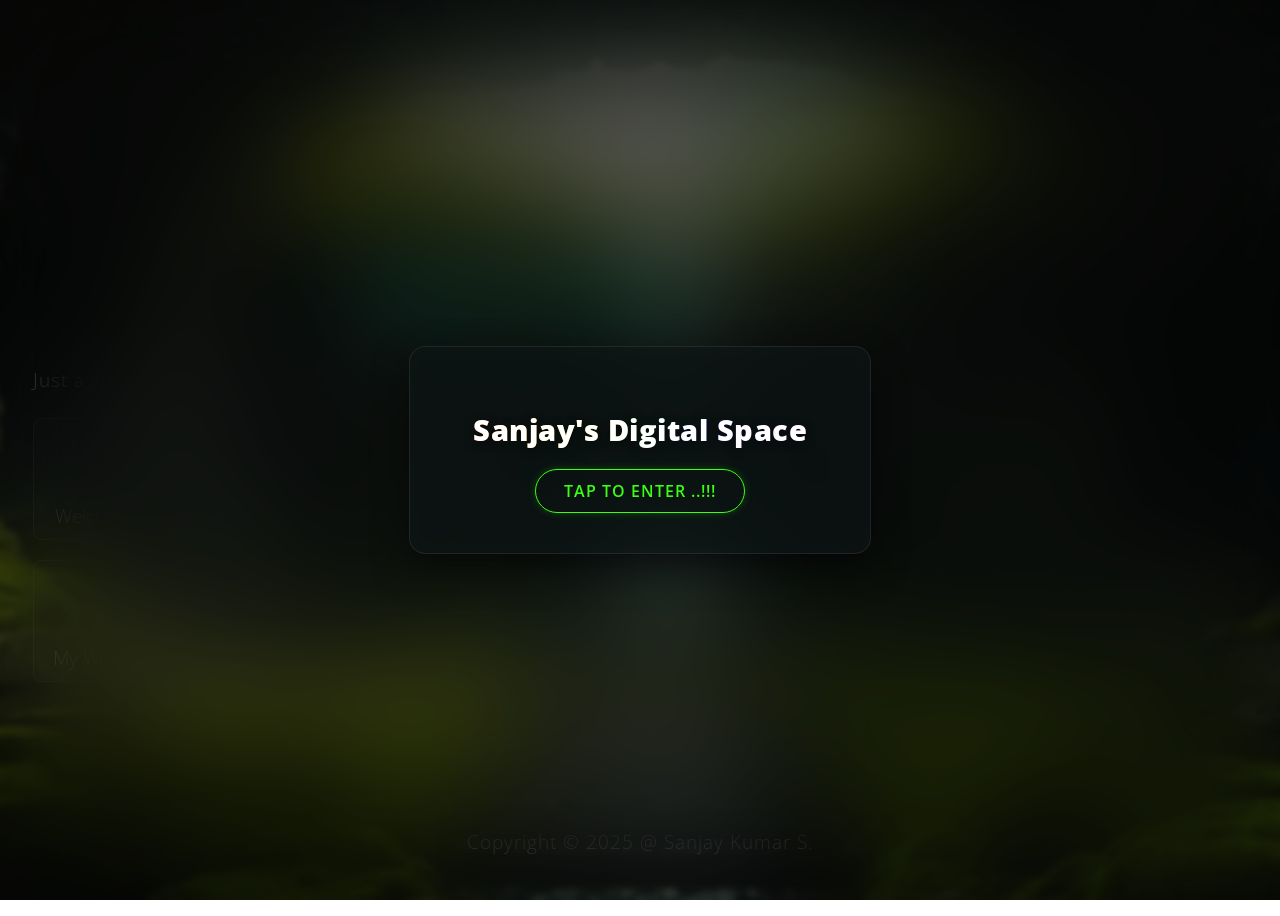
==== commit fa2faeb6: "updated" ====
--- a/index.html
+++ b/index.html
@@ -1,5 +1,6 @@
 <!DOCTYPE html>
 <html lang="en">
+
 <head>
     <meta charset="utf-8">
     <meta name="viewport" content="width=device-width, initial-scale=1">
@@ -7,15 +8,17 @@
     <title>Sanjay's World</title>
 
     <!-- load CSS -->
-    <link rel="stylesheet" href="https://fonts.googleapis.com/css?family=Open+Sans:300">  <!-- Google web font "Open Sans" -->
-    <link rel="stylesheet" href="css/bootstrap.min.css">                                  <!-- https://getbootstrap.com/ -->
-    <link rel="stylesheet" href="fontawesome/css/fontawesome-all.min.css">                <!-- https://fontawesome.com/ -->
-    <link rel="stylesheet" type="text/css" href="slick/slick.css"/>                       <!-- http://kenwheeler.github.io/slick/ refering slick theme -->
-    <link rel="stylesheet" type="text/css" href="slick/slick-theme.css"/>
-    <link rel="stylesheet" href="css/tooplate-style.css">                               <!-- Templatemo style -->
-
-    <script>document.documentElement.className="js";var supportsCssVars=function(){var e,t=document.createElement("style");return t.innerHTML="root: { --tmp-var: bold; }",document.head.appendChild(t),e=!!(window.CSS&&window.CSS.supports&&window.CSS.supports("font-weight","var(--tmp-var)")),t.parentNode.removeChild(t),e};supportsCssVars()||alert("Please view this in a modern browser such as latest version of Chrome or Microsoft Edge.");</script>
-    
+    <link rel="stylesheet" href="https://fonts.googleapis.com/css?family=Open+Sans:300">
+    <!-- Google web font "Open Sans" -->
+    <link rel="stylesheet" href="css/bootstrap.min.css"> <!-- https://getbootstrap.com/ -->
+    <link rel="stylesheet" href="fontawesome/css/fontawesome-all.min.css"> <!-- https://fontawesome.com/ -->
+    <link rel="stylesheet" type="text/css" href="slick/slick.css" />
+    <!-- http://kenwheeler.github.io/slick/ refering slick theme -->
+    <link rel="stylesheet" type="text/css" href="slick/slick-theme.css" />
+    <link rel="stylesheet" href="css/tooplate-style.css"> <!-- Templatemo style -->
+
+    <script>document.documentElement.className = "js"; var supportsCssVars = function () { var e, t = document.createElement("style"); return t.innerHTML = "root: { --tmp-var: bold; }", document.head.appendChild(t), e = !!(window.CSS && window.CSS.supports && window.CSS.supports("font-weight", "var(--tmp-var)")), t.parentNode.removeChild(t), e }; supportsCssVars() || alert("Please view this in a modern browser such as latest version of Chrome or Microsoft Edge.");</script>
+
 </head>
 
 <body class="scroll-locked">
@@ -24,10 +27,16 @@
         <div class="entrance-content">
             <div class="entrance-icon"><i class="fas fa-lock"></i></div>
             <h2 class="entrance-title">Sanjay's Digital Space</h2>
-            <div class="entrance-btn">Click to Shatter & Enter</div>
+            <div class="entrance-btn"> TAP TO ENTER ..!!!</div>
         </div>
     </div>
     <div id="tm-bg"></div>
+    
+    <!-- Circular Quick Actions Button -->
+    <button class="quick-actions-circle-btn" id="quick-actions-btn" aria-label="Quick Actions">
+        <i class="fas fa-rocket"></i>
+    </button>
+
     <div id="tm-wrap">
         <div class="tm-main-content">
             <div class="container tm-site-header-container">
@@ -36,7 +45,9 @@
                         <div class="tm-site-header">
                             <h1 class="mb-4 rainbow-text">Sanjay's Portfolio</h1>
                             <img src="img/underline.png" class="img-fluid mb-4" alt="underline image">
-                            <p>Just a simple portfolio website for myself for welcoming amazing people just like "YOU".. </p>
+                            <p>Just a simple portfolio website for myself for welcoming amazing people just like "YOU"..
+                            </p>
+
                         </div>
                     </div>
                     <div class="col-sm-12 col-md-6 col-lg-6 col-xl-6">
@@ -50,44 +61,54 @@
                                             <div class="product__bg"></div>
                                         </div>
                                         <div class="product__description">
-                                            <div class="row mb-3">
-                                                <div class="col-12">
-                                                    <strong><h2 class="tm-page-title">Welcome to my world</h2></strong>
-                                                    <p>I hope to make your acquaintance.</p>
+                                            <div class="p-sm-4 p-2">
+                                                <div class="row mb-3">
+                                                    <div class="col-12">
+                                                        <strong>
+                                                            <h2 class="tm-page-title">Welcome to my world</h2>
+                                                        </strong>
+                                                        <p class="tm-page-subtitle">I hope to make your acquaintance.</p>
+                                                    </div>
+                                                </div>
+                                                <div class="row">
+                                                    <div class="col-sm-12 col-md-6 col-lg-6 col-xl-6 mb-4 mb-lg-0 welcome-left-col">
+                                                        <div class="blur-container">
+                                                            <p>I'm delighted to have you here exploring my digital space.
+                                                                This portfolio represents my journey, passion, and
+                                                                dedication to creating
+                                                                meaningful solutions through technology.</p>
+                                                            <br>
+                                                            <p>Thanks & Regards,<br><b>Sanjay Kumar S</b></p>
+                                                        </div>
+                                                    </div>
+                                                    <div class="col-sm-12 col-md-6 col-lg-6 col-xl-6 welcome-right-col">
+                                                        <div class="blur-container">
+                                                            <h4 class="mb-3"
+                                                                style="color:#71ebfb; font-size:1.15rem; font-weight:700;">
+                                                                <i class="fas fa-briefcase"></i> Core Qualifications
+                                                            </h4>
+                                                            <p
+                                                                style="font-size:0.95rem; line-height:1.5; color:#ddd; margin-bottom:15px;">
+                                                                Java Full Stack developer specializing in scalable services,
+                                                                cloud computing, and lifecycle management domains.</p>
+                                                            <div class="metric-grid">
+                                                                <div class="metric-card">
+                                                                    <div class="metric-number">3+</div>
+                                                                    <div class="metric-label">Years Exp</div>
+                                                                </div>
+                                                                <div class="metric-card">
+                                                                    <div class="metric-number">10+</div>
+                                                                    <div class="metric-label">Projects</div>
+                                                                </div>
+                                                                <div class="metric-card">
+                                                                    <div class="metric-number">4+</div>
+                                                                    <div class="metric-label">Domains</div>
+                                                                </div>
+                                                            </div>
+                                                        </div>
+                                                    </div>
                                                 </div>
                                             </div>
-                                            <div class="row">
-                                                <div class="col-sm-12 col-md-6 col-lg-6 col-xl-6 mb-4 mb-lg-0">
-                                                    <div class="blur-container">
-                                                        <p>I'm delighted to have you here exploring my digital space. 
-                                                        This portfolio represents my journey, passion, and dedication to creating 
-                                                        meaningful solutions through technology.</p>
-                                                        <br>
-                                                        <p>Thanks & Regards,<br><b>Sanjay Kumar S</b></p>
-                                                    </div>
-                                                </div>
-                                                <div class="col-sm-12 col-md-6 col-lg-6 col-xl-6">
-                                                    <div class="blur-container">
-                                                        <h4 class="mb-3" style="color:#71ebfb; font-size:1.15rem; font-weight:700;"><i class="fas fa-briefcase"></i> Core Qualifications</h4>
-                                                        <p style="font-size:0.95rem; line-height:1.5; color:#ddd; margin-bottom:15px;">Java Full Stack developer specializing in scalable services, cloud computing, and lifecycle management domains.</p>
-                                                        <div class="metric-grid">
-                                                            <div class="metric-card">
-                                                                <div class="metric-number">3+</div>
-                                                                <div class="metric-label">Years Exp</div>
-                                                            </div>
-                                                            <div class="metric-card">
-                                                                <div class="metric-number">10+</div>
-                                                                <div class="metric-label">Projects</div>
-                                                            </div>
-                                                            <div class="metric-card">
-                                                                <div class="metric-number">4+</div>
-                                                                <div class="metric-label">Domains</div>
-                                                            </div>
-                                                        </div>
-                                                    </div>
-                                                </div>
-                                            </div>
-                                            
                                         </div>
                                     </div>
                                 </div>
@@ -113,21 +134,29 @@
                                                             <div class="about-content-left">
                                                                 <div class="about-header">
                                                                     <h4 class="about-name">I am Sanjay Kumar S ...</h4>
-                                                                    <p    class="timeline-skill-modern" >Quick-witted || Problem solving || Team player </p>
-                                                                    <p    class="timeline-skill-modern" 
-                                                                    >Java Full Stack Developer with 3 years of experience across PLM, 
-Oracle Cloud PLM, and Networking domains. Adept at leveraging 
-cross-domain knowledge to build efficient, scalable solutions and 
-enhance system performance. Seeking to contribute to a forward
-thinking organization where I can drive innovation and add value 
-through my technical expertise and collaborative approach. </p>
-                                                                   
+                                                                    <p class="timeline-skill-modern">Quick-witted ||
+                                                                        Problem solving || Team player </p>
+                                                                    <p class="timeline-skill-modern">Java Full Stack
+                                                                        Developer with 3 years of experience across PLM,
+                                                                        Oracle Cloud PLM, and Networking domains. Adept
+                                                                        at leveraging
+                                                                        cross-domain knowledge to build efficient,
+                                                                        scalable solutions and
+                                                                        enhance system performance. Seeking to
+                                                                        contribute to a forward
+                                                                        thinking organization where I can drive
+                                                                        innovation and add value
+                                                                        through my technical expertise and collaborative
+                                                                        approach. </p>
+
                                                                 </div>
                                                             </div>
                                                         </div>
                                                         <div class="col-12 col-lg-4">
                                                             <div class="about-image-right">
-                                                                <img src="img/profile-img.jpg" class="img-fluid profile-img-responsive" alt="Profile Image of Sanjay Kumar S">
+                                                                <img src="img/profile-img.jpg"
+                                                                    class="img-fluid profile-img-responsive"
+                                                                    alt="Profile Image of Sanjay Kumar S">
                                                             </div>
                                                         </div>
                                                     </div>
@@ -135,17 +164,23 @@
                                                     <div class="row mt-4">
                                                         <div class="col-12">
                                                             <div class="blur-container skills-card">
-                                                                <h3 class="skills-main-title"><i class="fas fa-code"></i> Technical Skills</h3>
+                                                                <h3 class="skills-main-title"><i
+                                                                        class="fas fa-code"></i> Technical Skills</h3>
                                                                 <div class="skills-grid-modern">
                                                                     <div class="skill-category-modern">
                                                                         <h5>Programming Languages</h5>
                                                                         <div class="skill-tags-modern">
-                                                                            <span class="skill-tag-modern">Java / Java J2EE</span>
-                                                                            <span class="skill-tag-modern">SpringBoot</span>
-                                                                            <span class="skill-tag-modern">Microservices</span>
-                                                                            <span class="skill-tag-modern">REST API'S</span>
+                                                                            <span class="skill-tag-modern">Java / Java
+                                                                                J2EE</span>
+                                                                            <span
+                                                                                class="skill-tag-modern">SpringBoot</span>
+                                                                            <span
+                                                                                class="skill-tag-modern">Microservices</span>
+                                                                            <span class="skill-tag-modern">REST
+                                                                                API'S</span>
                                                                             <span class="skill-tag-modern">Python</span>
-                                                                            <span class="skill-tag-modern">JavaScript / HTML / CSS</span>
+                                                                            <span class="skill-tag-modern">JavaScript /
+                                                                                HTML / CSS</span>
                                                                             <span class="skill-tag-modern">NMS</span>
                                                                             <span class="skill-tag-modern">PLM</span>
                                                                         </div>
@@ -153,11 +188,16 @@
                                                                     <div class="skill-category-modern">
                                                                         <h5>Domains & Technologies</h5>
                                                                         <div class="skill-tags-modern">
-                                                                            <span class="skill-tag-modern">Product Lifecycle Management</span>
-                                                                            <span class="skill-tag-modern">Cloud PLM</span>
-                                                                            <span class="skill-tag-modern">Oracle Cloud</span>
-                                                                            <span class="skill-tag-modern">Networking</span>
-                                                                            <span class="skill-tag-modern">AWS Cloud</span>
+                                                                            <span class="skill-tag-modern">Product
+                                                                                Lifecycle Management</span>
+                                                                            <span class="skill-tag-modern">Cloud
+                                                                                PLM</span>
+                                                                            <span class="skill-tag-modern">Oracle
+                                                                                Cloud</span>
+                                                                            <span
+                                                                                class="skill-tag-modern">Networking</span>
+                                                                            <span class="skill-tag-modern">AWS
+                                                                                Cloud</span>
                                                                         </div>
                                                                     </div>
                                                                 </div>
@@ -168,26 +208,47 @@
                                                     <div class="row mt-4">
                                                         <div class="col-12">
                                                             <div class="blur-container experience-card-modern">
-                                                                <h3 class="experience-main-title-modern"><i class="fas fa-briefcase"></i> Professional Experience:</h3>
+                                                                <h3 class="experience-main-title-modern"><i
+                                                                        class="fas fa-briefcase"></i> Professional
+                                                                    Experience:</h3>
                                                                 <div class="experience-timeline-modern">
                                                                     <div class="timeline-item-modern">
                                                                         <div class="timeline-marker-modern"></div>
                                                                         <div class="timeline-content-modern">
                                                                             <div class="timeline-header-modern">
                                                                                 <h4>Java Full Stack developer L2</h4>
-                                                                                <span class="timeline-period-modern">Latest Position</span>
+                                                                                <span
+                                                                                    class="timeline-period-modern">Latest
+                                                                                    Position</span>
                                                                             </div>
                                                                             <div class="timeline-description-modern">
                                                                                 <ul class="timeline-bullets">
-                                                                                    <li><strong>Engineered</strong> a full-stack e-commerce solution enabling seamless product browsing, cart operations, and secure payment processing for the JFS Project.</li>
-                                                                                    <li><strong>Developed</strong> all key core requirements outlined in the HLD, ensuring quality across multiple phases, and led project delivery for the WFM project with minimal defects.</li>
+                                                                                    <li><strong>Engineered</strong> a
+                                                                                        full-stack e-commerce solution
+                                                                                        enabling seamless product
+                                                                                        browsing, cart operations, and
+                                                                                        secure payment processing for
+                                                                                        the JFS Project.</li>
+                                                                                    <li><strong>Developed</strong> all
+                                                                                        key core requirements outlined
+                                                                                        in the HLD, ensuring quality
+                                                                                        across multiple phases, and led
+                                                                                        project delivery for the WFM
+                                                                                        project with minimal defects.
+                                                                                    </li>
                                                                                 </ul>
                                                                             </div>
                                                                             <div class="timeline-skills-modern">
-                                                                                <span class="timeline-skill-modern">Full-Stack Development</span>
-                                                                                <span class="timeline-skill-modern">Cloud Solutions</span>
-                                                                                <span class="timeline-skill-modern">Team Leadership</span>
-                                                                                <span class="timeline-skill-modern">All-rounder</span>
+                                                                                <span
+                                                                                    class="timeline-skill-modern">Full-Stack
+                                                                                    Development</span>
+                                                                                <span
+                                                                                    class="timeline-skill-modern">Cloud
+                                                                                    Solutions</span>
+                                                                                <span class="timeline-skill-modern">Team
+                                                                                    Leadership</span>
+                                                                                <span
+                                                                                    class="timeline-skill-modern">All-rounder</span>
                                                                             </div>
                                                                         </div>
                                                                     </div>
@@ -196,19 +257,38 @@
                                                                         <div class="timeline-content-modern">
                                                                             <div class="timeline-header-modern">
                                                                                 <h4>Project Engineer</h4>
-                                                                                <span class="timeline-period-modern">Previous Role</span>
+                                                                                <span
+                                                                                    class="timeline-period-modern">Previous
+                                                                                    Role</span>
                                                                             </div>
                                                                             <div class="timeline-description-modern">
                                                                                 <ul class="timeline-bullets">
-                                                                                    <li><strong>Organized</strong> and documented project requirements based on client specifications, and assisted in unit testing APIs with Enovia PLM 3DExperience for the PDM project.</li>
-                                                                                    <li><strong>Optimized</strong> search functionality, managed attributes via MQL queries, assisted in JPO file merging, and handled code environment deployment for the Chevron project.</li>
+                                                                                    <li><strong>Organized</strong> and
+                                                                                        documented project requirements
+                                                                                        based on client specifications,
+                                                                                        and assisted in unit testing
+                                                                                        APIs with Enovia PLM
+                                                                                        3DExperience for the PDM
+                                                                                        project.</li>
+                                                                                    <li><strong>Optimized</strong>
+                                                                                        search functionality, managed
+                                                                                        attributes via MQL queries,
+                                                                                        assisted in JPO file merging,
+                                                                                        and handled code environment
+                                                                                        deployment for the Chevron
+                                                                                        project.</li>
                                                                                 </ul>
                                                                             </div>
                                                                             <div class="timeline-skills-modern">
-                                                                                <span class="timeline-skill-modern">PLM Developer </span>
-                                                                                <span class="timeline-skill-modern">Quality Assurance</span>
-                                                                                <span class="timeline-skill-modern">Support</span>
-                                                                                <span class="timeline-skill-modern">Java Developer</span>
+                                                                                <span class="timeline-skill-modern">PLM
+                                                                                    Developer </span>
+                                                                                <span
+                                                                                    class="timeline-skill-modern">Quality
+                                                                                    Assurance</span>
+                                                                                <span
+                                                                                    class="timeline-skill-modern">Support</span>
+                                                                                <span class="timeline-skill-modern">Java
+                                                                                    Developer</span>
                                                                             </div>
                                                                         </div>
                                                                     </div>
@@ -218,10 +298,13 @@
                                                     </div>
                                                     <div class="row mt-4">
                                                         <div class="col-12 text-center">
-                                                            <a href="https://drive.google.com/drive/folders/1IKn4nfx2shF2uSIcQ3fAXezCyQF_dPf4?usp=drive_link" class="btn btn-outline-secondary resume-btn" target="_blank" rel="noopener noreferrer">
+                                                            <a href="https://drive.google.com/drive/folders/1IKn4nfx2shF2uSIcQ3fAXezCyQF_dPf4?usp=drive_link"
+                                                                class="btn btn-outline-secondary resume-btn"
+                                                                target="_blank" rel="noopener noreferrer">
                                                                 <i class="fas fa-download"></i> Download CV/Resume
                                                             </a>
-                                                            <button class="btn btn-outline-secondary" onclick="document.querySelector('.grid__item:nth-child(4) .tm-nav-link').click()">
+                                                            <button class="btn btn-outline-secondary"
+                                                                onclick="document.querySelector('.grid__item:nth-child(4) .tm-nav-link').click()">
                                                                 <i class="fas fa-envelope"></i> Get in Touch
                                                             </button>
                                                         </div>
@@ -237,51 +320,72 @@
                                         <div class="tm-nav-link">
                                             <i class="fas fa-handshake fa-3x tm-nav-icon"></i>
                                             <span class="tm-nav-text">My Works</span>
-                                            <div class="product__bg"></div>             
-                                        </div>                                                                 
+                                            <div class="product__bg"></div>
+                                        </div>
                                         <div class="product__description">
                                             <div class="p-sm-4 p-2">
                                                 <div class="row mb-3">
                                                     <div class="col-12">
-                                                        <h2 class="tm-page-title">My Works</h2>        
+                                                        <h2 class="tm-page-title">My Works</h2>
                                                     </div>
                                                 </div>
                                                 <div class="row mb-3">
-                                                    <div class="col-12"><div class="blur-container">
-                                                        <p>Thinking is the hardest work there is,<br> which is probably the reason why so few engage in it.
-                                                    </div></div>
+                                                     <div class="col-12">
+                                                         <div class="blur-container works-quote-card">
+                                                             <p>Thinking is the hardest work there is,<br> which is
+                                                                probably the reason why so few engage in it.
+                                                        </div>
+                                                    </div>
                                                 </div>
                                                 <div class="row">
                                                     <div class="col-12">
                                                         <div class="p-sm-7 p-4 tm-img-container">
                                                             <div class="pj">
                                                                 <div class="tm-img-slider" id="tmImgSlider">
-                                                                    <a href="https://jungleboxoo.netlify.app/" class="tm-slider-img-link" target="_blank" rel="noopener noreferrer">
-                                                                        <img src="img/jungleboxoo.jpg" alt="Jungle Boxoo Aztec Trials" class="img-fluid tm-slider-img">
+                                                                    <a href="https://jungleboxoo.netlify.app/"
+                                                                        class="tm-slider-img-link" target="_blank"
+                                                                        rel="noopener noreferrer">
+                                                                        <img src="img/jungleboxoo.jpg"
+                                                                            alt="Jungle Boxoo Aztec Trials"
+                                                                            class="img-fluid tm-slider-img">
                                                                         <div class="project-info">
                                                                             <h5>Jungle Boxoo</h5>
-                                                                            <p>Aztec-themed dots & boxes puzzle game with smooth animations.</p>
+                                                                            <p>Aztec-themed dots & boxes puzzle game
+                                                                                with smooth animations.</p>
                                                                         </div>
                                                                     </a>
-                                                                    <a href="https://simplerps.netlify.app" class="tm-slider-img-link" target="_blank" rel="noopener noreferrer">
-                                                                        <img src="img/RPS_Main.jpg" alt="Rock Papers Scissors Project" class="img-fluid tm-slider-img">
+                                                                    <a href="https://simplerps.netlify.app"
+                                                                        class="tm-slider-img-link" target="_blank"
+                                                                        rel="noopener noreferrer">
+                                                                        <img src="img/RPS_Main.jpg"
+                                                                            alt="Rock Papers Scissors Project"
+                                                                            class="img-fluid tm-slider-img">
                                                                         <div class="project-info">
                                                                             <h5>Simple RPS</h5>
-                                                                            <p>Classic Rock-Paper-Scissors game featuring retro arcade aesthetics.</p>
+                                                                            <p>Classic Rock-Paper-Scissors game
+                                                                                featuring retro arcade aesthetics.</p>
                                                                         </div>
                                                                     </a>
-                                                                    <a href="https://zgallaria.netlify.app/" class="tm-slider-img-link" target="_blank" rel="noopener noreferrer">
-                                                                        <img src="img/z_galaria.jpg" alt="Gallaria" class="img-fluid tm-slider-img">
+                                                                    <a href="https://zgallaria.netlify.app/"
+                                                                        class="tm-slider-img-link" target="_blank"
+                                                                        rel="noopener noreferrer">
+                                                                        <img src="img/z_galaria.jpg" alt="Gallaria"
+                                                                            class="img-fluid tm-slider-img">
                                                                         <div class="project-info">
                                                                             <h5>Z Gallaria</h5>
-                                                                            <p>Luxury furniture showroom showcase template.</p>
+                                                                            <p>Luxury furniture showroom showcase
+                                                                                template.</p>
                                                                         </div>
                                                                     </a>
-                                                                    <a href="https://sanjay-kumar-s.netlify.app/" class="tm-slider-img-link" target="_blank" rel="noopener noreferrer">
-                                                                        <img src="img/portfolio.jpg" alt="Portfolio" class="img-fluid tm-slider-img">
+                                                                    <a href="https://sanjay-kumar-s.netlify.app/"
+                                                                        class="tm-slider-img-link" target="_blank"
+                                                                        rel="noopener noreferrer">
+                                                                        <img src="img/portfolio.jpg" alt="Portfolio"
+                                                                            class="img-fluid tm-slider-img">
                                                                         <div class="project-info">
                                                                             <h5>My Portfolio</h5>
-                                                                            <p>Personal responsive portfolio website built with modern UI design.</p>
+                                                                            <p>Personal responsive portfolio website
+                                                                                built with modern UI design.</p>
                                                                         </div>
                                                                     </a>
                                                                 </div>
@@ -291,10 +395,12 @@
                                                 </div>
                                                 <div class="row mt-4">
                                                     <div class="col-12 text-center">
-                                                        <button class="btn btn-outline-secondary" onclick="document.querySelector('.grid__item:nth-child(4) .tm-nav-link').click()">
+                                                        <button class="btn btn-outline-secondary"
+                                                            onclick="document.querySelector('.grid__item:nth-child(4) .tm-nav-link').click()">
                                                             <i class="fas fa-envelope"></i> Get in Touch
                                                         </button>
-                                                        <button class="btn btn-outline-secondary" onclick="document.querySelector('.grid__item:nth-child(4) .tm-nav-link').click()">
+                                                        <button class="btn btn-outline-secondary"
+                                                            onclick="document.querySelector('.grid__item:nth-child(4) .tm-nav-link').click()">
                                                             (^^) Products
                                                         </button>
                                                     </div>
@@ -309,195 +415,214 @@
                                         <div class="tm-nav-link">
                                             <i class="fas fa-comments fa-3x tm-nav-icon"></i>
                                             <span class="tm-nav-text">Contact</span>
-                                            <div class="product__bg"></div>             
-                                        </div>                                                              
-                                      <div class="product__description">
-                                          <div class="pt-sm-4 pb-sm-4 pl-sm-5 pr-sm-5 pt-2 pb-2 pl-3 pr-3">
-                                              <div class="row mb-3">
-                                                  <div class="col-12">
-                                                      <!-- Editable: Contact Title -->
-                                                      <div class="contact-hero">
-                                                      <h1 class="contact-title">Get In Touch</h1>
-                                                      <div class="contact-subtitle">Let's start a conversation and create something amazing together</div>
-                                                      <div class="contact-divider"></div>
-                                                  </div>
-                                               </div>
-                                               
-                                               <div class="row mb-4">
-                                                   <!-- Contact Information -->
-                                                   <div class="col-12 col-lg-6 mb-4">
-                                                       <div class="blur-container contact-info-card">
-                                                           <h3><i class="fas fa-address-card"></i> Contact Information</h3>
-                                                           <div class="contact-items">
-                                                               <div class="contact-item">
-                                                                   <i class="fas fa-envelope"></i>
-                                                                   <div>
-                                                                       <h5>Email</h5>
-                                                                       <p>sanjayyykumarr23@gmail.com</p>
-                                                                   </div>
-                                                               </div>
-                                                               <div class="contact-item">
-                                                                   <i class="fas fa-phone"></i>
-                                                                   <div>
-                                                                       <h5>Phone</h5>
-                                                                       <p>+91 9741879958</p>
-                                                                       <a href="https://wa.me/+919741879958" class="whatsapp-contact" target="_blank" rel="noopener noreferrer">
-                                                                           <i class="fab fa-whatsapp"></i> WhatsApp
-                                                                       </a>
-                                                                   </div>
-                                                               </div>
-                                                               <div class="contact-item">
-                                                                   <i class="fas fa-map-marker-alt"></i>
-                                                                   <div>
-                                                                       <h5>Location</h5>
-                                                                       <p>Bengaluru, India</p>
-                                                                   </div>
-                                                               </div>
-                                                               <div class="contact-item">
-                                                                   <i class="fab fa-linkedin"></i>
-                                                                   <div>
-                                                                       <h5>LinkedIn</h5>
-                                                                       <a href="https://www.linkedin.com/in/sanjay-kumar-s-2k/" target="_blank" rel="noopener noreferrer">
-                                                                           Connect with me on LinkedIn
-                                                                       </a>
-                                                                   </div>
-                                                               </div>
-                                                           </div>
-                                                       </div>
-                                                   </div>
-
-                                                   <!-- Quick Actions -->
-                                                   <div class="col-12 col-lg-6 mb-4">
-                                                       <div class="blur-container quick-actions-card">
-                                                           <h3><i class="fas fa-rocket"></i> Quick Actions</h3>
-                                                           <div class="quick-actions">
-                                                               <a href="https://drive.google.com/drive/folders/1IKn4nfx2shF2uSIcQ3fAXezCyQF_dPf4?usp=drive_link"
-                                                                  class="action-btn resume-btn" target="_blank" rel="noopener noreferrer">
-                                                                   <i class="fas fa-download"></i>
-                                                                   <div>
-                                                                       <h5>Download Resume</h5>
-                                                                       <p>Get my latest CV and portfolio</p>
-                                                                   </div>
-                                                               </a>
-                                                               <a href="https://github.com/Sanjayyykumar" class="action-btn github-btn" target="_blank" rel="noopener noreferrer">
-                                                                   <i class="fab fa-github"></i>
-                                                                   <div>
-                                                                       <h5>View GitHub</h5>
-                                                                       <p>Check out my code repositories</p>
-                                                                   </div>
-                                                               </a>
-                                                               <a href="https://sanjay-kumar-s.netlify.app/" class="action-btn website-btn" target="_blank" rel="noopener noreferrer">
-                                                                   <i class="fas fa-globe"></i>
-                                                                   <div>
-                                                                       <h5>Visit Website</h5>
-                                                                       <p>Explore my other projects</p>
-                                                                   </div>
-                                                               </a>
-                                                           </div>
-                                                       </div>
-                                                   </div>
-                                               </div>
-
-                                               <!-- Contact Message & Form -->
-                                               <div class="row mt-4">
-                                               <div class="col-12 col-lg-6 mb-4 mb-lg-0">
-                                                   <div class="blur-container contact-message" style="height: 100%; display: flex; flex-direction: column; justify-content: center; margin-bottom: 0;">
-                                                       <div class="text-center">
-                                                           <i class="fas fa-heart contact-heart"></i>
-                                                           <h4>Thank You for Your Interest!</h4>
-                                                           <p class="contact-message-text" style="font-size:0.95rem;">
-                                                               I'm always excited to connect with fellow developers, potential collaborators,
-                                                               and anyone interested in technology. Let's work together to build something amazing!
-                                                           </p>
-                                                           <div class="contact-cta">
-                                                               <div class="social-links">
-                                                                   <a href="mailto:sanjayyykumarr23@gmail.com" class="social-link email-link" title="Email me">
-                                                                       <i class="fas fa-envelope"></i>
-                                                                   </a>
-                                                                   <a href="https://wa.me/+919741879958" class="social-link whatsapp-link" target="_blank" rel="noopener noreferrer" title="WhatsApp Chat">
-                                                                       <i class="fab fa-whatsapp"></i>
-                                                                   </a>
-                                                                   <a href="https://www.linkedin.com/in/sanjay-kumar-s-2k/" class="social-link linkedin-link" target="_blank" rel="noopener noreferrer" title="LinkedIn Profile">
-                                                                       <i class="fab fa-linkedin"></i>
-                                                                   </a>
-                                                                   <a href="https://github.com/Sanjayyykumar" class="social-link github-link" target="_blank" rel="noopener noreferrer" title="GitHub Profile">
-                                                                       <i class="fab fa-github"></i>
-                                                                   </a>
-                                                               </div>
-                                                           </div>
-                                                       </div>
-                                                   </div>
-                                               </div>
-                                               <div class="col-12 col-lg-6">
-                                                   <div class="blur-container contact-form-container" style="height: 100%;">
-                                                       <h4 class="mb-3" style="color: #39ff14; font-weight: 700; text-shadow: 0 0 5px rgba(57,255,20,0.5);"><i class="fas fa-paper-plane"></i> Send a Message</h4>
-                                                       <form action="mailto:sanjayyykumarr23@gmail.com" method="post" enctype="text/plain">
-                                                           <div class="mb-3">
-                                                               <input type="text" name="name" class="form-control glass-input" placeholder="Your Name" required>
-                                                           </div>
-                                                           <div class="mb-3">
-                                                               <input type="email" name="email" class="form-control glass-input" placeholder="Your Email" required>
-                                                           </div>
-                                                           <div class="mb-3">
-                                                               <textarea name="message" class="form-control glass-input" rows="3" placeholder="Your Message" required></textarea>
-                                                           </div>
-                                                           <div class="text-right">
-                                                               <button type="submit" class="btn btn-outline-secondary" style="font-size:1rem; padding: 0.4rem 1.8rem;">
-                                                                   <i class="fas fa-envelope"></i> Send Email
-                                                               </button>
-                                                           </div>
-                                                       </form>
-                                                   </div>
-                                               </div>
-                                           </div>
-                                      </div>
-                                  </div>
+                                            <div class="product__bg"></div>
+                                        </div>
+                                        <div class="product__description">
+                                            <!-- Send Message Button next to Close (X) -->
+                                            <div class="send-msg-trigger-container" id="send-msg-trigger-container">
+                                                <button class="send-msg-circle-btn" id="send-msg-circle-btn" aria-label="Send a Message" title="Send a Message">
+                                                    <i class="fas fa-paper-plane"></i>
+                                                </button>
+                                            </div>
+
+                                            <div class="pt-sm-4 pb-sm-4 pl-sm-5 pr-sm-5 pt-2 pb-2 pl-3 pr-3">
+                                                <div class="row mb-3">
+                                                    <div class="col-12">
+                                                        <!-- Editable: Contact Title -->
+                                                        <div class="contact-hero">
+                                                            <h1 class="contact-title">Get In Touch</h1>
+                                                            <div class="contact-subtitle">Let's start a conversation and
+                                                                create something amazing together</div>
+                                                            <div class="contact-divider"></div>
+                                                        </div>
+                                                    </div>
+                                                </div>
+
+                                                <!-- Row 1: Main Section (Info on Left, Cards on Right) -->
+                                                <div class="row mb-4">
+                                                    <!-- Contact Information (Refined Vertical Card) -->
+                                                    <div class="col-12 col-lg-6 mb-4">
+                                                        <div class="blur-container contact-info-card-modern">
+                                                            <h3><i class="fas fa-address-card"></i> Contact Information</h3>
+                                                            <div class="contact-items-vertical-modern">
+                                                                <!-- Email -->
+                                                                <a href="mailto:sanjayyykumarr23@gmail.com" class="contact-item-modern-link">
+                                                                    <div class="contact-item-modern">
+                                                                        <div class="icon-wrap email-icon"><i class="fas fa-envelope"></i></div>
+                                                                        <div class="info-content">
+                                                                            <h5>Email</h5>
+                                                                            <p>sanjayyykumarr23@gmail.com</p>
+                                                                        </div>
+                                                                    </div>
+                                                                </a>
+                                                                <!-- Phone -->
+                                                                <div class="contact-item-modern">
+                                                                    <div class="icon-wrap phone-icon"><i class="fas fa-phone"></i></div>
+                                                                    <div class="info-content">
+                                                                        <h5>Phone</h5>
+                                                                        <p>+91 9741879958</p>
+                                                                        <a href="https://wa.me/+919741879958" class="whatsapp-contact" target="_blank" rel="noopener noreferrer">
+                                                                            <i class="fab fa-whatsapp"></i> WhatsApp
+                                                                        </a>
+                                                                    </div>
+                                                                </div>
+                                                                <!-- Location -->
+                                                                <div class="contact-item-modern">
+                                                                    <div class="icon-wrap loc-icon"><i class="fas fa-map-marker-alt"></i></div>
+                                                                    <div class="info-content">
+                                                                        <h5>Location</h5>
+                                                                        <p>Bengaluru, India</p>
+                                                                    </div>
+                                                                </div>
+                                                                <!-- LinkedIn -->
+                                                                <a href="https://www.linkedin.com/in/sanjay-kumar-s-2k/" target="_blank" rel="noopener noreferrer" class="contact-item-modern-link">
+                                                                    <div class="contact-item-modern">
+                                                                        <div class="icon-wrap link-icon"><i class="fab fa-linkedin"></i></div>
+                                                                        <div class="info-content">
+                                                                            <h5>LinkedIn</h5>
+                                                                            <p>Connect with me on LinkedIn</p>
+                                                                        </div>
+                                                                    </div>
+                                                                </a>
+                                                            </div>
+                                                        </div>
+                                                    </div>
+
+                                                    <!-- Message section (Swaps between Thank You card and Form card) -->
+                                                    <div class="col-12 col-lg-6 mb-4 d-flex align-items-stretch" style="position: relative; min-height: 400px;">
+                                                        <!-- Thank You Card (Shown by Default) -->
+                                                        <div class="blur-container contact-message w-100" id="thank-you-card" style="display: flex; flex-direction: column; justify-content: center; margin-bottom: 0;">
+                                                            <div class="text-center">
+                                                                    <i class="fas fa-heart contact-heart"></i>
+                                                                    <h4>Thank You for Your Interest!</h4>
+                                                                    <p class="contact-message-text" style="font-size:0.95rem;">
+                                                                        I'm always excited to connect with fellow developers, potential collaborators, and anyone interested in technology. Let's work together to build something amazing!
+                                                                    </p>
+                                                                    <div class="contact-cta">
+                                                                        <div class="social-links">
+                                                                            <a href="mailto:sanjayyykumarr23@gmail.com" class="social-link email-link" title="Email me">
+                                                                                <i class="fas fa-envelope"></i>
+                                                                            </a>
+                                                                            <a href="https://wa.me/+919741879958" class="social-link whatsapp-link" target="_blank" rel="noopener noreferrer" title="WhatsApp Chat">
+                                                                                <i class="fab fa-whatsapp"></i>
+                                                                            </a>
+                                                                            <a href="https://www.linkedin.com/in/sanjay-kumar-s-2k/" class="social-link linkedin-link" target="_blank" rel="noopener noreferrer" title="LinkedIn Profile">
+                                                                                <i class="fab fa-linkedin"></i>
+                                                                            </a>
+                                                                            <a href="https://github.com/Sanjayyykumar" class="social-link github-link" target="_blank" rel="noopener noreferrer" title="GitHub Profile">
+                                                                                <i class="fab fa-github"></i>
+                                                                            </a>
+                                                                        </div>
+                                                                    </div>
+                                                            </div>
+                                                        </div>
+
+                                                        <!-- In-app Form Card (Hidden by Default) -->
+                                                        <div class="blur-container contact-form-card-inapp w-100" id="send-msg-form-card">
+                                                            <button class="form-close-btn" id="form-close-btn" aria-label="Close Form" title="Close Form">
+                                                                <i class="fas fa-times"></i>
+                                                            </button>
+                                                            <h4><i class="fas fa-paper-plane"></i> Send a Message</h4>
+                                                            <form action="mailto:sanjayyykumarr23@gmail.com" method="post" enctype="text/plain" class="mt-3">
+                                                                <div class="mb-3">
+                                                                    <input type="text" name="name" class="form-control glass-input" placeholder="Your Name" required>
+                                                                </div>
+                                                                <div class="mb-3">
+                                                                    <input type="email" name="email" class="form-control glass-input" placeholder="Your Email" required>
+                                                                </div>
+                                                                <div class="mb-3">
+                                                                    <textarea name="message" class="form-control glass-input" rows="3" placeholder="Your Message" required></textarea>
+                                                                </div>
+                                                                <div class="text-right">
+                                                                    <button type="submit" class="btn btn-outline-secondary" style="font-size:1rem; padding: 0.4rem 1.8rem;">
+                                                                        <i class="fas fa-envelope"></i> Send Email
+                                                                    </button>
+                                                                </div>
+                                                            </form>
+                                                        </div>
+                                                    </div>
+                                                </div>
+                                            </div>
+                                        </div>
                                     </div>
                                 </div>
-                            </div> 
-                        </div>                       
+                            </div>
+                        </div>
                     </div>
-                </div>                
+                </div>
+                <footer>
+                    <p class="small tm-copyright-text">Copyright &copy; <span class="tm-current-year">2025</span> @
+                        Sanjay Kumar S.</p>
+                </footer>
+            </div> <!-- .tm-main-content -->
+        </div>
+    </div>
+
+    <!-- Quick Actions Dialog -->
+    <div class="quick-actions-overlay" id="quick-actions-overlay">
+        <div class="quick-actions-dialog blur-container quick-actions-card">
+            <button class="notification-close-btn" id="notification-close-btn" aria-label="Close Dialog">
+                <i class="fas fa-times"></i>
+            </button>
+            <h3><i class="fas fa-rocket"></i> Quick Actions</h3>
+            <div class="quick-actions">
+                <a href="https://drive.google.com/drive/folders/1IKn4nfx2shF2uSIcQ3fAXezCyQF_dPf4?usp=drive_link"
+                    class="action-btn resume-btn" target="_blank"
+                    rel="noopener noreferrer">
+                    <i class="fas fa-download"></i>
+                    <div>
+                        <h5>Download Resume</h5>
+                        <p>Get my latest CV and portfolio</p>
+                    </div>
+                </a>
+                <a href="https://github.com/Sanjayyykumar"
+                    class="action-btn github-btn" target="_blank"
+                    rel="noopener noreferrer">
+                    <i class="fab fa-github"></i>
+                    <div>
+                        <h5>View GitHub</h5>
+                        <p>Check out my code repositories</p>
+                    </div>
+                </a>
             </div>
-            <footer>
-                <p class="small tm-copyright-text">Copyright &copy; <span class="tm-current-year">2025</span> @ Sanjay Kumar S.</p>
-            </footer>
-        </div> <!-- .tm-main-content -->  
+        </div>
     </div>
+
     <!-- load JS -->
-    <script src="js/jquery-3.2.1.slim.min.js"></script>         <!-- https://jquery.com/ -->    
-    <script src="slick/slick.min.js"></script>                  <!-- http://kenwheeler.github.io/slick/ using slick theme. -->  
-    <script src="js/anime.min.js"></script>                     <!-- http://animejs.com/ -->
-    <script src="js/main.js"></script>  
-    <script>      
-
-        function setupFooter() {
-            var pageHeight = $('.tm-site-header-container').height() + $('footer').height() + 100;
-
-            var main = $('.tm-main-content');
-
-            if($(window).height() < pageHeight) {
-                main.addClass('tm-footer-relative');
+        <script src="js/jquery-3.2.1.slim.min.js"></script> <!-- https://jquery.com/ -->
+        <script src="slick/slick.min.js"></script> <!-- http://kenwheeler.github.io/slick/ using slick theme. -->
+        <script src="js/anime.min.js"></script> <!-- http://animejs.com/ -->
+        <script src="js/main.js"></script>
+        <script>
+
+            function setupFooter() {
+                var pageHeight = $('.tm-site-header-container').height() + $('footer').height() + 100;
+
+                var main = $('.tm-main-content');
+
+                if ($(window).height() < pageHeight) {
+                    main.addClass('tm-footer-relative');
+                }
+                else {
+                    main.removeClass('tm-footer-relative');
+                }
             }
-            else {
-                main.removeClass('tm-footer-relative');   
-            }
-        }
-
-        /* DOM is ready
-        ------------------------------------------------*/
-        $(function(){
-
-            setupFooter();
-
-            $(window).resize(function(){
+
+            /* DOM is ready
+            ------------------------------------------------*/
+            $(function () {
+
                 setupFooter();
+
+                $(window).resize(function () {
+                    setupFooter();
+                });
+
+                $('.tm-current-year').text(new Date().getFullYear());  // Update year in copyright           
             });
 
-            $('.tm-current-year').text(new Date().getFullYear());  // Update year in copyright           
-        });
-
-    </script>             
+        </script>
 
 </body>
-</html>
+
+</html>
--- a/css/tooplate-style.css
+++ b/css/tooplate-style.css
@@ -1,3 +1,67 @@
+/* Custom Scrollbars */
+::-webkit-scrollbar {
+  width: 8px;
+  height: 8px;
+}
+
+::-webkit-scrollbar-track {
+  background: rgba(0, 0, 0, 0.3);
+}
+
+::-webkit-scrollbar-thumb {
+  background: rgba(57, 255, 20, 0.4);
+  border-radius: 4px;
+}
+
+::-webkit-scrollbar-thumb:hover {
+  background: rgba(57, 255, 20, 0.7);
+}
+
+/* Entrance Animations */
+@keyframes fadeInUp {
+  from {
+    opacity: 0;
+    transform: translateY(30px);
+  }
+  to {
+    opacity: 1;
+    transform: translateY(0);
+  }
+}
+
+@keyframes fadeInLeft {
+  from {
+    opacity: 0;
+    transform: translateX(-40px);
+  }
+  to {
+    opacity: 1;
+    transform: translateX(0);
+  }
+}
+
+@keyframes fadeIn {
+  from { opacity: 0; }
+  to { opacity: 1; }
+}
+
+.tm-site-header {
+  animation: fadeInLeft 1s cubic-bezier(0.25, 0.8, 0.25, 1) both;
+}
+
+.grid__item {
+  opacity: 0;
+}
+
+.grid__item:nth-child(1) { animation: fadeInUp 0.8s cubic-bezier(0.25, 0.8, 0.25, 1) 0.15s both; }
+.grid__item:nth-child(2) { animation: fadeInUp 0.8s cubic-bezier(0.25, 0.8, 0.25, 1) 0.3s both; }
+.grid__item:nth-child(3) { animation: fadeInUp 0.8s cubic-bezier(0.25, 0.8, 0.25, 1) 0.45s both; }
+.grid__item:nth-child(4) { animation: fadeInUp 0.8s cubic-bezier(0.25, 0.8, 0.25, 1) 0.6s both; }
+
+footer {
+  animation: fadeIn 1.2s ease 0.8s both;
+}
+
 body {
   font-family: "Open Sans", Helvetica, Arial, sans-serif;
   font-size: 19px;
@@ -12,9 +76,8 @@
   font-weight: 700; /* Made bolder */
 }
 
-h1:hover{
-  color: #024333;
-  transform: scale(1.2); /* Increase size by 20% */
+h1:hover {
+  text-shadow: 0 0 10px rgba(255, 255, 255, 0.4);
   transition: all 0.3s ease-in-out;
 }
 
@@ -26,8 +89,8 @@
 }
 
 .rainbow-text:hover {
-  text-shadow: 0 0 5px #39ff14, 0 0 10px #39ff14, 0 0 15px #39ff14, 0 0 20px #39ff14; /* Neon glowing green */
-  transform: scale(1.14); /* Slight scale up on hover */
+  text-shadow: 0 0 8px rgba(57, 255, 20, 0.6); /* Neon glowing green */
+  transform: translateY(-2px); /* Gentle lift instead of scaling */
 }
 h2 {
   font-weight: 700; /* Made bolder */
@@ -37,10 +100,6 @@
   transition: all 0.2s ease-in-out;
 }
 
-p:hover{
-  color: #28fbfb;
-  transition: all 0.2s ease-in-out;
-}
 
 #tm-bg {
   position: fixed;
@@ -64,6 +123,7 @@
   left: 0;
   width: 100%;
   height: 100%;
+  background: rgba(0, 0, 0, 0.45); /* Dark background overlay tint */
 }
 
 #tm-wrap {
@@ -124,9 +184,11 @@
   width: 165px;
   height: 165px;
   text-align: center;
-  border: 1px solid white;
+  border: 1px solid rgba(255, 255, 255, 0.2);
+  border-radius: 8px;
   cursor: pointer;
   position: relative;
+  transition: all 0.4s cubic-bezier(0.25, 0.8, 0.25, 1);
 }
 
 .tm-nav-text {
@@ -141,19 +203,33 @@
 }
 
 .product {
-  background: transparent;
+  position: relative;
+  cursor: pointer;
+  background: rgba(255, 255, 255, 0.03);
+  border-radius: 8px;
+  overflow: hidden;
+  transition: all 0.22s cubic-bezier(0.25, 0.8, 0.25, 1);
 }
 
 .product:hover {
-  background: #011e0c;
-  color: #003722;
-  transform: scale(1.14); /* Increase size by 20% */
-  transition: transform 0.3s ease-in-out;
+  background: rgba(32, 203, 135, 0.12); /* Subtle green glass tint */
+  transform: translateY(-6px) scale(1.02); /* Clean lift */
+  box-shadow: 0 10px 25px rgba(32, 203, 135, 0.25); /* Elegant glow */
+}
+
+.product:hover .tm-nav-link {
+  border-color: rgba(57, 255, 20, 0.6); /* Soft green border on hover */
 }
 
 .tm-nav-icon {
   display: block;
   margin-bottom: 25px;
+  transition: all 0.3s cubic-bezier(0.25, 0.8, 0.25, 1);
+}
+
+.product:hover .tm-nav-icon {
+  color: #39ff14; /* Turn green */
+  transform: scale(1.08); /* Minimal scale */
 }
 
 /* Expanding Grid Items from Codrops */
@@ -170,11 +246,6 @@
 }
 .grid__item {
   margin: 10px;
-}
-.product {
-  position: relative;
-  cursor: pointer;
-  transition: all 0.1s ease-in-out;
 }
 
 .product__bg {
@@ -200,50 +271,72 @@
 }
 
 .tm-fa-close {
-  font-size: 30px;
+  font-size: 20px;
 }
 
 .details {
   font-size: 1rem;
   width: 100%;
   height: 100%;
-  bottom: 0;
+  position: absolute;
+  top: 0;
   left: 0;
   z-index: 1000;
   display: flex;
   flex-direction: column;
-  justify-content: center;
+  align-items: center;
+  justify-content: flex-start;
   pointer-events: none;
   padding: 15px;
   display: none;
+  background: rgba(10, 10, 10, 0.0); /* Transparent initially */
+  backdrop-filter: blur(0px);
+  -webkit-backdrop-filter: blur(0px);
+  transition: background 0.4s cubic-bezier(0.25, 0.8, 0.25, 1), backdrop-filter 0.4s cubic-bezier(0.25, 0.8, 0.25, 1);
+  overflow-y: auto;
+  -webkit-overflow-scrolling: touch;
+}
+
+.details.details--open {
+  pointer-events: auto;
+  background: rgba(10, 10, 10, 0.7); /* Dark background dim overlay */
+  backdrop-filter: blur(8px);
+  -webkit-backdrop-filter: blur(8px);
 }
 
 .blur-container {
-  background-color: rgba(255, 255, 255, 0.134); /* White background with transparency */
-  backdrop-filter: blur(13.5px); /* Applying the blur effect */
-  -webkit-backdrop-filter:blur(13.5px);
+  background-color: rgba(15, 25, 25, 0.65); /* Elegant dark glassmorphism */
+  backdrop-filter: blur(15px); /* Applying the blur effect */
+  -webkit-backdrop-filter: blur(15px);
   padding: 20px;
   border-radius: 10px;
-  box-shadow: 0 4px 20px rgba(0, 0, 0, 0.2);
+  box-shadow: 0 8px 32px 0 rgba(0, 0, 0, 0.3);
+  border: 1px solid rgba(255, 255, 255, 0.08);
 }
 
 .details > * {
   position: relative;
   opacity: 0;
-  transition: all 0.1s ease-in-out;
-}
-
-.details--open {
-  pointer-events: auto;
+  transition: all 0.3s ease-in-out;
 }
 
 .details__bg {
   width: 100%;
-  max-width: 900px;
-  left: 0;
-  right: 0;
-  margin-left: auto;
-  margin-right: auto;
+  max-width: 1150px;
+  margin: auto;
+  transition: max-width 0.3s ease, padding 0.3s ease;
+}
+
+@media (max-width: 1199px) {
+  .details__bg {
+    max-width: 950px;
+  }
+}
+
+@media (max-width: 991px) {
+  .details__bg {
+    max-width: 100%;
+  }
 }
 
 .details__bg--down {
@@ -253,19 +346,36 @@
 .details__bg {
   padding: 50px;
   transform-origin: 0 0;
+  border-radius: 15px;
+  box-shadow: 0 15px 35px rgba(0, 0, 0, 0.5);
+  border: 1px solid rgba(255, 255, 255, 0.1);
 }
 
 .details__close {
   position: absolute;
-  top: 5px;
-  right: 0;
+  top: 15px;
+  right: 15px;
   border: 0;
-  background: none;
-  margin: 1em;
+  background: rgba(0, 0, 0, 0.5);
+  backdrop-filter: blur(5px);
+  -webkit-backdrop-filter: blur(5px);
+  width: 44px;
+  height: 44px;
+  border-radius: 50%;
+  display: flex;
+  align-items: center;
+  justify-content: center;
   cursor: pointer;
-  font-size: 0.85em;
   color: white;
   z-index: 1001;
+  transition: all 0.3s cubic-bezier(0.25, 0.8, 0.25, 1);
+  box-shadow: 0 2px 8px rgba(0, 0, 0, 0.3);
+}
+
+.details__close:hover {
+  background: rgba(255, 255, 255, 0.25);
+  color: #39ff14;
+  transform: rotate(90deg);
 }
 
 /* Team */
@@ -276,19 +386,34 @@
 
 /* Our Work */
 .tm-slider-img-link {
-  padding-left: 20px;
-  padding-right: 20px;
-  padding-top: 50px;
-  padding-bottom: 50px;
-  overflow: visible; /* Allow full image visibility on hover */
-  width: 150px; /* Set a fixed width */
-  height: 160px; /* Set a fixed height */
+  display: block;
+  margin: 0 auto;
+  padding: 12px;
+  overflow: hidden;
+  width: 100%;
+  max-width: 260px;
+  height: auto;
+  border-radius: 8px;
+  transition: all 0.3s cubic-bezier(0.25, 0.8, 0.25, 1);
+  border: 1px solid rgba(255, 255, 255, 0.08);
+  box-shadow: 0 4px 15px rgba(0, 0, 0, 0.3);
+}
+
+.tm-slider-img-link img {
+  width: 100%;
+  height: auto;
+  display: block;
+  border-radius: 6px;
+  transition: transform 0.4s ease;
 }
 
 .tm-slider-img-link:hover {
-  box-shadow: 0 0 15px rgba(32, 177, 107, 0.622); /* Glow color: Green */
-  transform: scale(1.4) rotate(360deg); /* Scale up and rotate simultaneously */
-  transition: transform 0.1s ease-in-out;
+  transform: translateY(-5px);
+  box-shadow: 0 8px 25px rgba(57, 255, 20, 0.45); /* Elegant glow matching theme */
+}
+
+.tm-slider-img-link:hover img {
+  transform: scale(1.05); /* Gentle scale up inside container */
 }
 
 
@@ -608,9 +733,10 @@
     display: block;
   }
   .tm-slider-img-link {
-    width: 100px; /* Reduced width */
-    height: 110px; /* Reduced height */
-    padding: 20px 10px; /* Reduced padding */
+    width: 100%;
+    max-width: 280px;
+    height: auto;
+    padding: 10px;
   }
   
   /* Hide desktop layout on mobile */
@@ -690,40 +816,13 @@
 /* Mobile Portrait */
 @media (max-width: 544px) {
   .product:hover {
-   transform: scale(1.2); /* Disable scaling on hover for mobile portrait screens */
- }
+    transform: scale(1.05); /* Gentle scale on hover for mobile */
+  }
   .tm-main-content {
     padding: 10px 5px; /* Further reduced padding */
   }
   .tm-site-header h1 {
     font-size: 1.4rem; /* Slightly smaller font size */
-  }
-  .grid {
-    display: flex;
-    flex-wrap: wrap;
-    justify-content: center;
-    gap: 10px; /* Reduced gap */
-    width: 100%;
-    max-width: none;
-  }
-  .grid__item {
-    margin: 0;
-    flex: 1;
-    min-width: 70px; /* Further reduced min-width */
-    max-width: 90px; /* Further reduced max-width */
-    width: auto;
-    height: auto;
-  }
-  .tm-nav-link {
-    min-height: 70px; /* Further reduced min-height */
-    width: 70px; /* Explicit width for consistency */
-    height: 70px; /* Explicit height for consistency */
-  }
-  .fa-3x {
-    font-size: 1.5em; /* Slightly smaller icon size */
-  }
-  .tm-nav-text {
-    font-size: 0.6rem; /* Smaller font size */
   }
   .tm-page-title {
     font-size: 1.1rem; /* Smaller font size */
@@ -740,12 +839,13 @@
     margin-top: 15px; /* Reduced margin */
   }
   .blur-container {
-    padding: 8px; /* Further reduced padding */
+    padding: 12px; /* Standardize card padding on mobile */
   }
   .tm-slider-img-link {
-    width: 80px; /* Reduced width */
-    height: 90px; /* Reduced height */
-    padding: 15px 8px; /* Reduced padding */
+    width: 100%;
+    max-width: 300px;
+    height: auto;
+    padding: 8px;
   }
   .small-image {
     width: 70px !important; /* Reduced width */
@@ -757,52 +857,52 @@
   }
 }
 
-/* Extra Small Mobile */
-@media (max-width: 360px) {
+/* 2x2 Touch-Friendly Grid Layout for Mobile Screens */
+@media (max-width: 576px) {
   .grid {
-    display: flex;
-    flex-wrap: wrap;
-    justify-content: center;
-    gap: 10px;
-    width: 100%;
-    max-width: none;
+    display: grid !important;
+    grid-template-columns: repeat(2, 1fr) !important;
+    gap: 15px !important;
+    justify-items: center;
+    width: 100% !important;
+    max-width: 290px !important;
+    margin: 0 auto !important;
   }
   .grid__item {
-    margin: 0;
-    flex: 1;
-    min-width: 50px; /* Further reduced min-width */
-    max-width: 70px; /* Further reduced max-width */
-    width: auto;
-    height: auto;
+    margin: 0 !important;
+    width: 100% !important;
+    max-width: 130px !important;
+    flex: none !important;
   }
   .tm-nav-link {
-    min-height: 50px; /* Further reduced min-height */
-    width: 50px; /* Explicit width for consistency */
-    height: 50px; /* Explicit height for consistency */
+    width: 100% !important;
+    height: 110px !important;
+    min-height: 110px !important;
+    border-radius: 8px !important;
+    display: flex !important;
+    flex-direction: column !important;
+    justify-content: center !important;
+    align-items: center !important;
+    border: 1px solid rgba(255, 255, 255, 0.4) !important;
   }
   .fa-3x {
-    font-size: 1.3em;
+    font-size: 1.8em !important;
+    margin-bottom: 25px !important;
   }
   .tm-nav-text {
-    font-size: 0.65rem;
-  }
-  .tm-site-header h1 {
-    font-size: 1.3rem;
-  }
-  .tm-page-title {
-    font-size: 1.1rem;
-  }
-  .tm-slider-img-link {
-    width: 90px;
-    height: 100px;
-    padding: 15px 8px;
-  }
-  
-  /* Hide desktop layout on mobile */
-  .about-desktop-layout {
-    display: none;
-  }
-}
+    font-size: 0.8rem !important;
+    bottom: 10px !important;
+    position: absolute !important;
+    left: 0 !important;
+    right: 0 !important;
+    text-align: center !important;
+  }
+  .tm-site-header {
+    text-align: center !important;
+    margin-bottom: 15px !important;
+  }
+}
+
 
 /* Additional text readability enhancements */
 .welcome-card-title, .about-card-title, .project-title, .contact-info-card h3, .quick-actions-card h3 {
@@ -2085,450 +2185,1263 @@
   .timeline-description-modern {
     font-size: 0.7rem;
   }
-
-  .timeline-skill-modern {
-    font-size: 0.6rem;
-    padding: 0.2rem 0.5rem;
-  }
-/* About Myself Section - Modern Resume Styling */
-.about-header {
-  margin-bottom: 1.5rem;
-}
-
-.about-name {
-  font-size: 0.5rem; /* Slightly larger for prominence */
-  font-weight: 900; /* Bolder */
-  color: #35746d; /* A vibrant green */
-  text-shadow: 0 0 8px rgba(94, 246, 233, 0.7); /* Enhanced glow */
-  margin-bottom: 0.8rem;
-  letter-spacing: 1px;
-}
-
-.about-title-role {
-  font-size: 1.5rem; /* Slightly larger */
-  font-weight: 700; /* Bolder */
-  color: #71ebfb; /* A bright blue */
-  margin-bottom: 1.2rem;
-  letter-spacing: 0.5px;
-}
-
-.about-tagline {
-  font-size: 1.2rem; /* Slightly larger */
-  color: #a0a0a0; /* Softer white */
-  font-style: normal; /* Remove italic */
-  margin-bottom: 1.8rem;
-  line-height: 1.6;
-}
-
-.about-details p {
-  display: flex;
-  align-items: flex-start; /* Align icon and text at the top */
-  gap: 12px; /* Increased gap */
-  font-size: 1.05rem; /* Slightly larger */
-  color: #e0e0e0; /* Brighter text */
-  margin-bottom: 1rem; /* Increased margin */
-  line-height: 1.5;
-}
-
-.about-details p i {
-  color: #00bfff; /* Deep Sky Blue for icons */
-  font-size: 1.3rem; /* Slightly larger icons */
-  min-width: 25px; /* Ensure consistent icon alignment */
-  text-align: center;
-}
-
-.about-personal-info ul {
-  list-style: none;
-  padding-left: 0;
-}
-
-.about-personal-info li {
-  display: flex;
-  align-items: center;
-  gap: 12px; /* Increased gap */
-  margin-bottom: 0.9rem; /* Increased margin */
-  font-size: 1.05rem; /* Slightly larger */
-  color: #e0e0e0;
-}
-
-.about-personal-info li strong {
-  color: #5ef686; /* Vibrant green for strong text */
-  font-weight: 700; /* Bolder */
-}
-
-.about-personal-info li i {
-  color: #71ebfb; /* Bright blue for icons */
-  font-size: 1.2rem; /* Slightly larger icons */
-  min-width: 20px; /* Ensure consistent icon alignment */
-  text-align: center;
-}
-
-.about-personal-info li a {
-  color: #71ebfb; /* Bright blue for links */
-  text-decoration: none;
-  transition: color 0.2s ease-in-out;
-}
-
-.about-personal-info li a:hover {
-  color: #5ef686; /* Green on hover */
-  text-decoration: underline;
-}
-
-.about-closing-remark {
-  font-size: 1.15rem; /* Slightly larger */
-  color: #a0a0a0;
-  line-height: 1.7;
-  margin-top: 2.5rem; /* Increased margin */
-  border-top: 1px solid rgba(255, 255, 255, 0.15); /* Slightly more prominent border */
-  padding-top: 1.8rem; /* Increased padding */
-  text-align: center; /* Center align closing remark */
-}
-
-.profile-img-responsive {
-  max-width: 100%;
-  height: auto;
-  border-radius: 10px;
-  box-shadow: 0 4px 15px rgba(0, 0, 0, 0.3);
-}
-
-/* Responsive adjustments for About Myself section */
-@media (max-width: 991px) {
- /* About Myself Section - Modern Resume Styling */
-.about-header {
-  margin-bottom: 1.5rem;
-}
-
-.about-name {
-  font-size: 2.5rem; /* Slightly larger for prominence */
-  font-weight: 800; /* Bolder */
-  color: #5ef686; /* A vibrant green */
-  text-shadow: 0 0 8px rgba(94, 246, 134, 0.7); /* Enhanced glow */
-  margin-bottom: 0.8rem;
-  letter-spacing: 1px;
-}
-
-.about-title-role {
-  font-size: 1.5rem; /* Slightly larger */
-  font-weight: 700; /* Bolder */
-  color: #71ebfb; /* A bright blue */
-  margin-bottom: 1.2rem;
-  letter-spacing: 0.5px;
-}
-
-.about-tagline {
-  font-size: 1.2rem; /* Slightly larger */
-  color: #a0a0a0; /* Softer white */
-  font-style: normal; /* Remove italic */
-  margin-bottom: 1.8rem;
-  line-height: 1.6;
-}
-
-.about-details p {
-  display: flex;
-  align-items: flex-start; /* Align icon and text at the top */
-  gap: 12px; /* Increased gap */
-  font-size: 1.05rem; /* Slightly larger */
-  color: #e0e0e0; /* Brighter text */
-  margin-bottom: 1rem; /* Increased margin */
-  line-height: 1.5;
-}
-
-.about-details p i {
-  color: #00bfff; /* Deep Sky Blue for icons */
-  font-size: 1.3rem; /* Slightly larger icons */
-  min-width: 25px; /* Ensure consistent icon alignment */
-  text-align: center;
-}
-
-.about-personal-info ul {
-  list-style: none;
-  padding-left: 0;
-}
-.about-personal-info-card {
-  padding: 1.5rem;
-  border-radius: 15px;
-  background-color: rgba(255, 255, 255, 0.08);
-  backdrop-filter: blur(15px);
-  -webkit-backdrop-filter: blur(15px);
-  box-shadow: 0 8px 32px 0 rgba(0, 0, 0, 0.37);
-  border: 1px solid rgba(255, 255, 255, 0.18);
-}
-
-/* Responsive adjustments for about-personal-info-card */
-@media (max-width: 991px) {
-  .about-personal-info-card {
-    padding: 1.2rem;
-  }
-}
-
-@media (max-width: 767px) {
-  .about-personal-info-card {
-    padding: 1rem;
-  }
-}
-
-@media (max-width: 576px) {
-  .about-personal-info-card {
-    padding: 0.8rem;
-  }
-}
-
-.about-personal-info li {
-  display: flex;
-  align-items: center;
-  gap: 12px; /* Increased gap */
-  margin-bottom: 0.9rem; /* Increased margin */
-  font-size: 1.05rem; /* Slightly larger */
-  color: #e0e0e0;
-}
-
-.about-personal-info li strong {
-  color: #4cfd7b; /* Vibrant green for strong text */
-  font-weight: 700; /* Bolder */
-}
-
-.about-personal-info li i {
-  color: #71ebfb; /* Bright blue for icons */
-  font-size: 1.2rem; /* Slightly larger icons */
-  min-width: 20px; /* Ensure consistent icon alignment */
-  text-align: center;
-}
-
-.about-personal-info li a {
-  color: #71ebfb; /* Bright blue for links */
-  text-decoration: none;
-  transition: color 0.2s ease-in-out;
-}
-
-.about-personal-info li a:hover {
-  color: #5ef686; /* Green on hover */
-  text-decoration: underline;
-}
-
-.about-closing-remark {
-  font-size: 1.15rem; /* Slightly larger */
-  color: #a0a0a0;
-  line-height: 1.7;
-  margin-top: 2.5rem; /* Increased margin */
-  border-top: 1px solid rgba(255, 255, 255, 0.15); /* Slightly more prominent border */
-  padding-top: 1.8rem; /* Increased padding */
-  text-align: center; /* Center align closing remark */
-}
-
-.profile-img-responsive {
-  max-width: 50%;
-  height: auto;
-  border-radius: 10px;
-  box-shadow: 0 4px 15px rgba(0, 0, 0, 0.3);
-}
-
-}
-
-@media (max-width: 767px) {
-  /* About Myself Section - Modern Resume Styling */
-.about-header {
-  margin-bottom: 1.5rem;
-}
-
-.about-name {
-  font-size: 2.5rem; /* Slightly larger for prominence */
-  font-weight: 800; /* Bolder */
-  color: #5ef686; /* A vibrant green */
-  text-shadow: 0 0 8px rgba(94, 246, 134, 0.7); /* Enhanced glow */
-  margin-bottom: 0.8rem;
-  letter-spacing: 1px;
-}
-
-.about-title-role {
-  font-size: 1.5rem; /* Slightly larger */
-  font-weight: 700; /* Bolder */
-  color: #71ebfb; /* A bright blue */
-  margin-bottom: 1.2rem;
-  letter-spacing: 0.5px;
-}
-
-.about-tagline {
-  font-size: 1.2rem; /* Slightly larger */
-  color: #a0a0a0; /* Softer white */
-  font-style: normal; /* Remove italic */
-  margin-bottom: 1.8rem;
-  line-height: 1.6;
-}
-
-.about-details p {
-  display: flex;
-  align-items: flex-start; /* Align icon and text at the top */
-  gap: 12px; /* Increased gap */
-  font-size: 1.05rem; /* Slightly larger */
-  color: #e0e0e0; /* Brighter text */
-  margin-bottom: 1rem; /* Increased margin */
-  line-height: 1.5;
-}
-
-.about-details p i {
-  color: #00bfff; /* Deep Sky Blue for icons */
-  font-size: 1.3rem; /* Slightly larger icons */
-  min-width: 25px; /* Ensure consistent icon alignment */
-  text-align: center;
-}
-
-.about-personal-info ul {
-  list-style: none;
-  padding-left: 0;
-}
-
-.about-personal-info li {
-  display: flex;
-  align-items: center;
-  gap: 12px; /* Increased gap */
-  margin-bottom: 0.9rem; /* Increased margin */
-  font-size: 1.05rem; /* Slightly larger */
-  color: #e0e0e0;
-}
-
-.about-personal-info li strong {
-  color: #5ef686; /* Vibrant green for strong text */
-  font-weight: 700; /* Bolder */
-}
-
-.about-personal-info li i {
-  color: #71ebfb; /* Bright blue for icons */
-  font-size: 1.2rem; /* Slightly larger icons */
-  min-width: 20px; /* Ensure consistent icon alignment */
-  text-align: center;
-}
-
-.about-personal-info li a {
-  color: #71ebfb; /* Bright blue for links */
-  text-decoration: none;
-  transition: color 0.2s ease-in-out;
-}
-
-.about-personal-info li a:hover {
-  color: #5ef686; /* Green on hover */
-  text-decoration: underline;
-}
-
-.about-closing-remark {
-  font-size: 1.15rem; /* Slightly larger */
-  color: #a0a0a0;
-  line-height: 1.7;
-  margin-top: 2.5rem; /* Increased margin */
-  border-top: 1px solid rgba(255, 255, 255, 0.15); /* Slightly more prominent border */
-  padding-top: 1.8rem; /* Increased padding */
-  text-align: center; /* Center align closing remark */
-}
-
-.profile-img-responsive {
-  max-width: 100%;
-  height: auto;
-  border-radius: 10px;
-  box-shadow: 0 4px 15px rgba(0, 0, 0, 0.3);
-}
-
-}
-
-@media (max-width: 576px) {
-  /* About Myself Section - Modern Resume Styling */
-.about-header {
-  margin-bottom: 1rem;
-}
-
-.about-name {
-  font-size: 1.3rem; /* Slightly larger for prominence */
-  font-weight: 700; /* Bolder */
-  color: #20cb87; /* A vibrant green */
-  text-shadow: 0 0 8px rgba(94, 246, 135, 0.629); /* Enhanced glow */
-  margin-bottom: 0.8rem;
-  letter-spacing: 1px;
-}
-
-.about-title-role {
-  font-size: 1.5rem; /* Slightly larger */
-  font-weight: 700; /* Bolder */
-  color: #71ebfb; /* A bright blue */
-  margin-bottom: 1.2rem;
-  letter-spacing: 0.5px;
-}
-
-.about-tagline {
-  font-size: 1.2rem; /* Slightly larger */
-  color: #a0a0a0; /* Softer white */
-  font-style: normal; /* Remove italic */
-  margin-bottom: 1.8rem;
-  line-height: 1.6;
-}
-
-.about-details p {
-  display: flex;
-  align-items: flex-start; /* Align icon and text at the top */
-  gap: 12px; /* Increased gap */
-  font-size: 1.05rem; /* Slightly larger */
-  color: #e0e0e0; /* Brighter text */
-  margin-bottom: 1rem; /* Increased margin */
-  line-height: 1.5;
-}
-
-.about-details p i {
-  color: #00bfff; /* Deep Sky Blue for icons */
-  font-size: 1.3rem; /* Slightly larger icons */
-  min-width: 25px; /* Ensure consistent icon alignment */
-  text-align: center;
-}
-
-.about-personal-info ul {
-  list-style: none;
-  padding-left: 0;
-}
-
-.about-personal-info li {
-  display: flex;
-  align-items: center;
-  gap: 12px; /* Increased gap */
-  margin-bottom: 0.9rem; /* Increased margin */
-  font-size: 1.05rem; /* Slightly larger */
-  color: #e0e0e0;
-}
-
-.about-personal-info li strong {
-  color: #5ef686; /* Vibrant green for strong text */
-  font-weight: 700; /* Bolder */
-}
-
-.about-personal-info li i {
-  color: #71ebfb; /* Bright blue for icons */
-  font-size: 1.2rem; /* Slightly larger icons */
-  min-width: 20px; /* Ensure consistent icon alignment */
-  text-align: center;
-}
-
-.about-personal-info li a {
-  color: #71ebfb; /* Bright blue for links */
-  text-decoration: none;
-  transition: color 0.2s ease-in-out;
-}
-
-.about-personal-info li a:hover {
-  color: #5ef686; /* Green on hover */
-  text-decoration: underline;
-}
-
-.about-closing-remark {
-  font-size: 1.15rem; /* Slightly larger */
-  color: #a0a0a0;
-  line-height: 1.7;
-  margin-top: 2.5rem; /* Increased margin */
-  border-top: 1px solid rgba(255, 255, 255, 0.15); /* Slightly more prominent border */
-  padding-top: 1.8rem; /* Increased padding */
-  text-align: center; /* Center align closing remark */
-}
-
-.profile-img-responsive {
-  max-width: 50%;
-  height: auto;
-  border-radius: 10px;
-  box-shadow: 0 4px 15px rgba(0, 0, 0, 0.3);
-}
-
-}
-}
+margin-bottom: 1rem;
+}
+
+.timeline-skills-modern {
+  display: flex;
+  flex-wrap: wrap;
+  gap: 8px;
+}
+
+.timeline-skill-modern {
+  background-color: rgba(0, 0, 0, 0.3);
+  color: #a0a0a0;
+  padding: 0.4rem 0.8rem;
+  border-radius: 15px;
+  font-size: 0.8rem;
+  border: 1px solid rgba(255, 255, 255, 0.1);
+}
+
+/* Responsive adjustments for new About Myself section */
+@media (max-width: 991px) {
+  .about-content-left {
+    padding-right: 15px;
+    margin-bottom: 20px;
+  }
+
+  .about-image-right {
+    /*order: -1; /* Move image above text on smaller screens */
+      text-align: center;
+      margin-bottom: 20px;
+      max-width: 100%;
+      height: auto;
+      border-radius: 10px; /* Slightly rounded corners for the image */
+      box-shadow: 0 4px 15px rgba(0, 0, 0, 0.3);
+  }
+
+  .skills-card, .experience-card-modern {
+    padding: 1.5rem;
+  }
+
+  .skills-main-title, .experience-main-title-modern {
+    font-size: 1.5rem;
+    margin-bottom: 1rem;
+  }
+
+  .skill-category-modern h5 {
+    font-size: 1rem;
+  }
+
+  .skill-tag-modern {
+    font-size: 0.8rem;
+    padding: 0.4rem 0.8rem;
+  }
+
+  .experience-timeline-modern {
+    padding-left: 30px;
+  }
+
+  .experience-timeline-modern::before {
+    left: 10px;
+  }
+
+  .timeline-marker-modern {
+    left: 3px;
+    width: 16px;
+    height: 16px;
+  }
+
+  .timeline-content-modern {
+    padding: 1rem;
+  }
+
+  .timeline-header-modern h4 {
+    font-size: 1.2rem;
+  }
+
+  .timeline-period-modern {
+    font-size: 0.75rem;
+    padding: 0.3rem 0.7rem;
+  }
+
+  .timeline-description-modern {
+    font-size: 0.9rem;
+  }
+
+  .timeline-skill-modern {
+    font-size: 0.7rem;
+    padding: 0.3rem 0.7rem;
+  }
+}
+
+@media (max-width: 767px) {
+  .skills-card, .experience-card-modern {
+    padding: 1rem;
+  }
+
+  .skills-main-title, .experience-main-title-modern {
+    font-size: 1.3rem;
+    margin-bottom: 0.8rem;
+  }
+
+  .skill-category-modern h5 {
+    font-size: 0.9rem;
+  }
+
+  .skill-tag-modern {
+    font-size: 0.75rem;
+    padding: 0.3rem 0.6rem;
+  }
+
+  .experience-timeline-modern {
+    padding-left: 25px;
+  }
+
+  .experience-timeline-modern::before {
+    left: 8px;
+  }
+
+  .timeline-marker-modern {
+    left: 2px;
+    width: 14px;
+    height: 14px;
+  }
+
+  .timeline-content-modern {
+    padding: 0.8rem;
+  }
+
+  .timeline-header-modern h4 {
+    font-size: 1.1rem;
+  }
+
+  .timeline-period-modern {
+    font-size: 0.7rem;
+    padding: 0.25rem 0.6rem;
+  }
+
+  .timeline-description-modern {
+    font-size: 0.8rem;
+  }
+
+  .timeline-skill-modern {
+    font-size: 0.65rem;
+    padding: 0.25rem 0.6rem;
+  }
+}
+
+@media (max-width: 576px) {
+  .skills-card, .experience-card-modern {
+    padding: 0.8rem;
+  }
+
+  .skills-main-title, .experience-main-title-modern {
+    font-size: 1.1rem;
+    margin-bottom: 0.6rem;
+  }
+
+  .skill-category-modern h5 {
+    font-size: 0.8rem;
+  }
+
+  .skill-tag-modern {
+    font-size: 0.7rem;
+    padding: 0.2rem 0.5rem;
+  }
+
+  .experience-timeline-modern {
+    padding-left: 20px;
+  }
+
+  .experience-timeline-modern::before {
+    left: 6px;
+  }
+
+  .timeline-marker-modern {
+    left: 0px;
+    width: 12px;
+    height: 12px;
+  }
+
+  .timeline-content-modern {
+    padding: 0.6rem;
+  }
+
+  .timeline-header-modern h4 {
+    font-size: 1rem;
+  }
+
+  .timeline-period-modern {
+    font-size: 0.6rem;
+    padding: 0.2rem 0.5rem;
+  }
+
+  .timeline-description-modern {
+    font-size: 0.7rem;
+  }
+
+  .timeline-skill-modern {
+    font-size: 0.6rem;
+    padding: 0.2rem 0.5rem;
+  }
+}
+
+/* About Myself Section - Modern Resume Styling */
+.about-header {
+  margin-bottom: 1.5rem;
+}
+
+.about-name {
+  font-size: 2.2rem;
+  font-weight: 800;
+  color: #20cb87; /* Modern emerald green */
+  text-shadow: 0 0 8px rgba(32, 203, 135, 0.3);
+  margin-bottom: 0.8rem;
+  letter-spacing: 1px;
+}
+
+.about-title-role {
+  font-size: 1.3rem;
+  font-weight: 600;
+  color: #71ebfb; /* Bright cyan/blue */
+  margin-bottom: 1.2rem;
+  letter-spacing: 0.5px;
+}
+
+.about-tagline {
+  font-size: 1.05rem;
+  color: #a0a0a0;
+  margin-bottom: 1.8rem;
+  line-height: 1.6;
+}
+
+.about-personal-info-card {
+  padding: 1.5rem;
+  border-radius: 12px;
+  background-color: rgba(15, 25, 25, 0.65);
+  backdrop-filter: blur(15px);
+  -webkit-backdrop-filter: blur(15px);
+  box-shadow: 0 8px 32px 0 rgba(0, 0, 0, 0.3);
+  border: 1px solid rgba(255, 255, 255, 0.08);
+}
+
+.about-personal-info ul {
+  list-style: none;
+  padding-left: 0;
+  margin-bottom: 0;
+}
+
+.about-personal-info li {
+  display: flex;
+  align-items: center;
+  gap: 12px;
+  margin-bottom: 0.9rem;
+  font-size: 1rem;
+  color: #e0e0e0;
+}
+
+.about-personal-info li:last-child {
+  margin-bottom: 0;
+}
+
+.about-personal-info li strong {
+  color: #20cb87;
+  font-weight: 600;
+}
+
+.about-personal-info li i {
+  color: #71ebfb;
+  font-size: 1.1rem;
+  min-width: 20px;
+  text-align: center;
+}
+
+.about-personal-info li a {
+  color: #71ebfb;
+  text-decoration: none;
+  transition: color 0.2s ease-in-out;
+}
+
+.about-personal-info li a:hover {
+  color: #39ff14;
+  text-decoration: underline;
+}
+
+.about-closing-remark {
+  font-size: 1.05rem;
+  color: #a0a0a0;
+  line-height: 1.7;
+  margin-top: 2.5rem;
+  border-top: 1px solid rgba(255, 255, 255, 0.1);
+  padding-top: 1.5rem;
+  text-align: center;
+}
+
+.profile-img-responsive {
+  max-width: 220px;
+  height: auto;
+  border-radius: 50%; /* Circular profile pic */
+  border: 3px solid #20cb87;
+  box-shadow: 0 8px 25px rgba(32, 203, 135, 0.4);
+  display: inline-block;
+  transition: transform 0.3s ease;
+}
+
+.profile-img-responsive:hover {
+  transform: scale(1.05);
+}
+
+/* Responsive Overrides for About Myself Section */
+@media (max-width: 991px) {
+  .about-name {
+    font-size: 1.8rem;
+  }
+  .about-title-role {
+    font-size: 1.15rem;
+  }
+  .about-personal-info-card {
+    padding: 1.2rem;
+  }
+  .profile-img-responsive {
+    max-width: 180px;
+  }
+}
+
+@media (max-width: 767px) {
+  .about-name {
+    text-align: center;
+  }
+  .about-title-role {
+    text-align: center;
+  }
+  .about-content-left {
+    padding-right: 0;
+  }
+  .about-personal-info-card {
+    padding: 1rem;
+  }
+}
+
+@media (max-width: 576px) {
+  .about-name {
+    font-size: 1.5rem;
+  }
+  .about-title-role {
+    font-size: 1rem;
+  }
+  .about-tagline {
+    font-size: 0.95rem;
+  }
+  .about-personal-info-card {
+    padding: 0.8rem;
+  }
+  .profile-img-responsive {
+    max-width: 150px;
+  }
+}
+
+/* Staggered Animations inside Details Modals when open */
+.details--open .tm-page-title,
+.details--open .contact-hero,
+.details--open .about-header {
+  animation: fadeInUp 0.35s cubic-bezier(0.25, 1, 0.5, 1) 0.05s both;
+}
+
+.details--open .tm-page-subtitle,
+.details--open .contact-subtitle {
+  animation: fadeInUp 0.35s cubic-bezier(0.25, 1, 0.5, 1) 0.1s both;
+}
+
+/* Welcome Page (Grid Item 1) Content Entrance */
+.details--open .welcome-left-col {
+  animation: fadeInUp 0.35s cubic-bezier(0.25, 1, 0.5, 1) 0.15s both;
+}
+.details--open .welcome-right-col {
+  animation: fadeInUp 0.35s cubic-bezier(0.25, 1, 0.5, 1) 0.2s both;
+}
+.details--open .metric-card:nth-child(1) {
+  animation: fadeInUp 0.3s cubic-bezier(0.25, 1, 0.5, 1) 0.25s both;
+}
+.details--open .metric-card:nth-child(2) {
+  animation: fadeInUp 0.3s cubic-bezier(0.25, 1, 0.5, 1) 0.3s both;
+}
+.details--open .metric-card:nth-child(3) {
+  animation: fadeInUp 0.3s cubic-bezier(0.25, 1, 0.5, 1) 0.35s both;
+}
+
+/* About Myself Page (Grid Item 2) Content Entrance */
+.details--open .about-image-right {
+  animation: fadeInUp 0.35s cubic-bezier(0.25, 1, 0.5, 1) 0.15s both;
+}
+.details--open .skills-card {
+  animation: fadeInUp 0.35s cubic-bezier(0.25, 1, 0.5, 1) 0.2s both;
+}
+.details--open .experience-card-modern {
+  animation: fadeInUp 0.35s cubic-bezier(0.25, 1, 0.5, 1) 0.25s both;
+}
+.details--open .timeline-item-modern:nth-child(1) {
+  animation: fadeInUp 0.35s cubic-bezier(0.25, 1, 0.5, 1) 0.3s both;
+}
+.details--open .timeline-item-modern:nth-child(2) {
+  animation: fadeInUp 0.35s cubic-bezier(0.25, 1, 0.5, 1) 0.35s both;
+}
+
+/* My Works Page (Grid Item 3) Content Entrance */
+.details--open .works-quote-card {
+  animation: fadeInUp 0.35s cubic-bezier(0.25, 1, 0.5, 1) 0.12s both;
+}
+.details--open .tm-img-container {
+  animation: fadeInUp 0.35s cubic-bezier(0.25, 1, 0.5, 1) 0.18s both;
+}
+.details--open .details__bg .row.mt-4 {
+  animation: fadeInUp 0.35s cubic-bezier(0.25, 1, 0.5, 1) 0.24s both;
+}
+
+/* Get in Touch Page (Grid Item 4) Content Entrance */
+.details--open .contact-info-card-modern {
+  animation: fadeInUp 0.35s cubic-bezier(0.25, 1, 0.5, 1) 0.15s both;
+}
+.details--open .contact-message {
+  animation: fadeInUp 0.35s cubic-bezier(0.25, 1, 0.5, 1) 0.2s both;
+}
+
+/* Metrics Grid in Welcome Card */
+.metric-grid {
+  display: grid;
+  grid-template-columns: repeat(3, 1fr);
+  gap: 12px;
+  margin-top: 15px;
+}
+
+.metric-card {
+  background: rgba(0, 0, 0, 0.35);
+  border: 1px solid rgba(255, 255, 255, 0.1);
+  border-radius: 8px;
+  padding: 12px 6px;
+  text-align: center;
+  transition: all 0.3s ease;
+}
+
+.metric-card:hover {
+  transform: translateY(-3px);
+  border-color: #71ebfb;
+  box-shadow: 0 4px 15px rgba(113, 235, 251, 0.25);
+}
+
+.metric-number {
+  font-size: 1.4rem;
+  font-weight: 800;
+  color: #71ebfb;
+  text-shadow: 0 0 5px rgba(113, 235, 251, 0.4);
+  margin-bottom: 2px;
+}
+
+.metric-label {
+  font-size: 0.75rem;
+  color: #a0a0a0;
+  text-transform: uppercase;
+  letter-spacing: 0.5px;
+}
+
+@media (max-width: 576px) {
+  .metric-grid {
+    grid-template-columns: 1fr;
+    gap: 10px;
+  }
+}
+
+/* Project Info Overlays inside Carousel Slides */
+.project-info {
+  padding: 12px;
+  background: rgba(10, 20, 20, 0.8);
+  backdrop-filter: blur(5px);
+  -webkit-backdrop-filter: blur(5px);
+  border-bottom-left-radius: 8px;
+  border-bottom-right-radius: 8px;
+  border-top: 1px solid rgba(255, 255, 255, 0.1);
+  transition: all 0.3s ease;
+}
+
+.project-info h5 {
+  color: #39ff14;
+  font-size: 0.95rem;
+  font-weight: 700;
+  margin-bottom: 4px;
+  text-align: center;
+  text-shadow: 0 0 4px rgba(57, 255, 20, 0.3);
+}
+
+.project-info p {
+  font-size: 0.75rem;
+  color: #c0c0c0;
+  line-height: 1.3;
+  margin-bottom: 0;
+  text-align: center;
+}
+
+.tm-slider-img-link:hover .project-info {
+  background: rgba(32, 203, 135, 0.2);
+  border-top-color: #39ff14;
+}
+
+/* Glassmorphism Contact Form Inputs */
+.glass-input {
+  background: rgba(0, 0, 0, 0.35) !important;
+  border: 1px solid rgba(255, 255, 255, 0.15) !important;
+  border-radius: 8px !important;
+  color: white !important;
+  font-size: 0.95rem !important;
+  padding: 0.65rem 0.85rem !important;
+  transition: all 0.3s cubic-bezier(0.25, 0.8, 0.25, 1) !important;
+}
+
+.glass-input::placeholder {
+  color: #808080 !important;
+}
+
+.glass-input:focus {
+  background: rgba(0, 0, 0, 0.5) !important;
+  border-color: #39ff14 !important;
+  box-shadow: 0 0 10px rgba(57, 255, 20, 0.3) !important;
+}
+
+.contact-form-container {
+  padding: 2rem;
+  border-radius: 15px;
+  background-color: rgba(255, 255, 255, 0.08);
+  backdrop-filter: blur(15px);
+  -webkit-backdrop-filter: blur(15px);
+  box-shadow: 0 8px 32px 0 rgba(0, 0, 0, 0.37);
+  border: 1px solid rgba(255, 255, 255, 0.18);
+}
+
+@media (max-width: 991px) {
+  .contact-form-container {
+    padding: 1.5rem;
+  }
+}
+
+@media (max-width: 767px) {
+  .contact-form-container {
+    padding: 1rem;
+  }
+}
+
+/* Scroll Lock State */
+body.scroll-locked {
+  overflow: hidden !important;
+  height: 100vh !important;
+}
+
+/* Entrance Gate Glass Screen */
+#entrance-gate {
+  position: fixed;
+  top: 0;
+  left: 0;
+  width: 100%;
+  height: 100%;
+  z-index: 10000;
+  display: flex;
+  align-items: center;
+  justify-content: center;
+  background: rgba(8, 12, 12, 0.4);
+  backdrop-filter: blur(50px);
+  -webkit-backdrop-filter: blur(50px);
+  cursor: pointer;
+  overflow: hidden;
+  transition: opacity 0.8s cubic-bezier(0.25, 0.8, 0.25, 1);
+}
+
+#shatter-canvas {
+  position: absolute;
+  top: 0;
+  left: 0;
+  width: 100%;
+  height: 100%;
+  pointer-events: none;
+  z-index: 10001;
+}
+
+.entrance-content {
+  position: relative;
+  z-index: 10002;
+  text-align: center;
+  color: white;
+  padding: 40px;
+  border-radius: 16px;
+  background: rgba(15, 25, 25, 0.55);
+  border: 1px solid rgba(255, 255, 255, 0.08);
+  backdrop-filter: blur(10px);
+  box-shadow: 0 15px 35px rgba(0, 0, 0, 0.5);
+  transition: opacity 0.5s ease, transform 0.5s ease;
+  user-select: none;
+  max-width: 380px;
+  width: 90%;
+}
+
+.entrance-icon {
+  font-size: 3.5rem;
+  color: #39ff14;
+  margin-bottom: 20px;
+  text-shadow: 0 0 15px rgba(57, 255, 20, 0.6);
+  animation: entrancePulse 2s infinite ease-in-out;
+}
+
+.entrance-title {
+  font-size: 1.8rem;
+  font-weight: 800;
+  margin-bottom: 20px;
+  color: white;
+  letter-spacing: 0.5px;
+  text-shadow: 0 2px 10px rgba(0,0,0,0.5);
+}
+
+.entrance-btn {
+  display: inline-block;
+  padding: 10px 28px;
+  font-size: 1rem;
+  font-weight: 600;
+  color: #39ff14;
+  border: 1px solid #39ff14;
+  border-radius: 30px;
+  background: transparent;
+  cursor: pointer;
+  box-shadow: 0 0 8px rgba(57, 255, 20, 0.2);
+  transition: all 0.3s cubic-bezier(0.25, 0.8, 0.25, 1);
+  text-transform: uppercase;
+  letter-spacing: 1px;
+}
+
+.entrance-btn:hover {
+  background: #39ff14;
+  color: #052e2d;
+  box-shadow: 0 0 15px rgba(57, 255, 20, 0.6);
+  transform: translateY(-2px);
+}
+
+@keyframes entrancePulse {
+  0% { transform: scale(1); opacity: 0.9; text-shadow: 0 0 15px rgba(57, 255, 20, 0.4); }
+  50% { transform: scale(1.08); opacity: 1; text-shadow: 0 0 25px rgba(57, 255, 20, 0.8); }
+  100% { transform: scale(1); opacity: 0.9; text-shadow: 0 0 15px rgba(57, 255, 20, 0.4); }
+}
+
+/* Title Character Anim Spans */
+.rainbow-text {
+  font-weight: 800 !important;
+  display: inline-block;
+}
+
+@keyframes rainbowShift {
+  0% { background-position: 0% 50%; }
+  50% { background-position: 100% 50%; }
+  100% { background-position: 0% 50%; }
+}
+
+@keyframes bounceWave {
+  0%, 100% {
+    transform: translateY(0);
+  }
+  50% {
+    transform: translateY(-8px);
+  }
+}
+
+.rainbow-text span {
+  display: inline-block;
+  min-width: 0.25em;
+  opacity: 1; /* Visible by default as fallback */
+  transform-origin: bottom center;
+  
+  /* Rainbow styling applied directly to the spans */
+  background: linear-gradient(135deg, #39ff14, #00bfff, #ff69b4, #ff6347, #ffd700, #39ff14);
+  background-size: 400% 400%;
+  -webkit-background-clip: text !important;
+  -webkit-text-fill-color: transparent !important;
+  background-clip: text !important;
+  color: transparent !important;
+  
+  animation: rainbowShift 8s ease infinite, bounceWave 2.5s ease-in-out infinite;
+  transition: filter 0.3s ease;
+}
+
+/* Hover glow effect using drop-shadow on clipped text spans */
+.rainbow-text:hover span {
+  filter: drop-shadow(0 0 8px rgba(57, 255, 20, 0.8)) drop-shadow(0 0 15px rgba(0, 191, 255, 0.6));
+}
+
+/* Circular Quick Actions Trigger Button */
+.quick-actions-circle-btn {
+  position: fixed;
+  top: 30px;
+  right: 30px;
+  width: 50px;
+  height: 50px;
+  border-radius: 50%;
+  background: rgba(255, 255, 255, 0.05);
+  border: 1px solid rgba(255, 255, 255, 0.25);
+  color: #fff;
+  display: flex;
+  align-items: center;
+  justify-content: center;
+  cursor: pointer;
+  z-index: 999;
+  transition: all 0.4s cubic-bezier(0.25, 0.8, 0.25, 1);
+  box-shadow: 0 4px 15px rgba(0, 0, 0, 0.3);
+  outline: none;
+  opacity: 0;
+  transform: scale(0);
+}
+
+.quick-actions-circle-btn i {
+  color: #39ff14; /* Rocket icon green */
+  font-size: 1.3rem;
+  transition: transform 0.4s ease;
+}
+
+.quick-actions-circle-btn:hover {
+  background: rgba(32, 203, 135, 0.12);
+  border-color: rgba(57, 255, 20, 0.6);
+  transform: translateY(-2px) scale(1.05);
+  box-shadow: 0 8px 25px rgba(32, 203, 135, 0.4);
+}
+
+.quick-actions-circle-btn:hover i {
+  transform: translateY(-2px) rotate(15deg); /* Rocket animate on hover */
+}
+
+/* Hide when layout details is active */
+.quick-actions-circle-btn.hidden {
+  opacity: 0 !important;
+  pointer-events: none;
+  transform: scale(0.8) !important;
+}
+
+/* Responsive adjustment for circular button on mobile */
+@media (max-width: 576px) {
+  .quick-actions-circle-btn {
+    top: 20px;
+    right: 20px;
+    width: 45px;
+    height: 45px;
+  }
+  .quick-actions-circle-btn i {
+    font-size: 1.15rem;
+  }
+}
+
+/* Quick Actions Dialog Overlay (Backdrop) */
+.quick-actions-overlay {
+  position: fixed;
+  top: 0;
+  left: 0;
+  width: 100vw;
+  height: 100vh;
+  background-color: rgba(0, 0, 0, 0.6);
+  backdrop-filter: blur(5px);
+  -webkit-backdrop-filter: blur(5px);
+  z-index: 9999;
+  display: flex;
+  justify-content: center;
+  align-items: center;
+  opacity: 0;
+  pointer-events: none;
+  transition: opacity 0.3s ease;
+}
+
+.quick-actions-overlay.show {
+  opacity: 1;
+  pointer-events: auto;
+}
+
+/* Close button inside the dialog card */
+.notification-close-btn {
+  position: absolute;
+  top: 15px;
+  right: 15px;
+  background: transparent;
+  border: none;
+  color: rgba(255, 255, 255, 0.7);
+  font-size: 1.2rem;
+  cursor: pointer;
+  padding: 5px;
+  line-height: 1;
+  transition: color 0.2s ease, transform 0.2s ease;
+  z-index: 10;
+}
+
+.notification-close-btn:hover {
+  color: #39ff14;
+  transform: scale(1.1);
+}
+
+/* Quick Actions Dialog Card */
+.quick-actions-dialog {
+  width: 380px;
+  max-width: calc(100vw - 40px);
+  transform: scale(0.85) translateY(20px);
+  transition: transform 0.3s cubic-bezier(0.34, 1.56, 0.64, 1); /* Snappy Zoom in */
+  margin: 0;
+  position: relative;
+  background-color: rgba(10, 10, 10, 0.85) !important;
+  border: 1px solid rgba(57, 255, 20, 0.3) !important;
+  box-shadow: 0 15px 40px rgba(0, 0, 0, 0.6) !important;
+}
+
+.quick-actions-overlay.show .quick-actions-dialog {
+  transform: scale(1) translateY(0);
+}
+
+/* Modern Refined Vertical Contact Information Card */
+/* Modern Refined Vertical Contact Information Card */
+.contact-info-card-modern {
+  padding: 1.5rem 1.25rem;
+  border-radius: 15px;
+  background-color: rgba(255, 255, 255, 0.08);
+  backdrop-filter: blur(15px);
+  -webkit-backdrop-filter: blur(15px);
+  box-shadow: 0 8px 32px 0 rgba(0, 0, 0, 0.37);
+  border: 1px solid rgba(255, 255, 255, 0.18);
+  height: auto;
+  min-height: 100%;
+}
+
+.contact-info-card-modern h3 {
+  color: #39ff14;
+  font-size: 1.5rem;
+  font-weight: 700;
+  margin-bottom: 1.25rem;
+  display: flex;
+  align-items: center;
+  gap: 10px;
+  text-shadow: 0 0 5px rgba(57, 255, 20, 0.5);
+}
+
+.contact-items-vertical-modern {
+  display: flex;
+  flex-direction: column;
+  gap: 0.75rem;
+}
+
+.contact-item-modern-link {
+  text-decoration: none !important;
+}
+
+.contact-item-modern {
+  display: flex;
+  align-items: center;
+  gap: 15px;
+  padding: 0.75rem 1rem;
+  background: rgba(0, 0, 0, 0.25);
+  border-radius: 12px;
+  border: 1px solid rgba(255, 255, 255, 0.05);
+  transition: all 0.3s cubic-bezier(0.25, 0.8, 0.25, 1);
+}
+
+.contact-item-modern-link:hover .contact-item-modern,
+.contact-item-modern:hover {
+  background: rgba(32, 203, 135, 0.1);
+  border-color: rgba(57, 255, 20, 0.4);
+  transform: translateX(5px);
+  box-shadow: 0 5px 15px rgba(32, 203, 135, 0.15);
+}
+
+.contact-item-modern .icon-wrap {
+  width: 40px;
+  height: 40px;
+  border-radius: 50%;
+  display: flex;
+  align-items: center;
+  justify-content: center;
+  font-size: 1.15rem;
+  flex-shrink: 0;
+  box-shadow: 0 0 10px rgba(0, 0, 0, 0.3);
+}
+
+.email-icon { background: rgba(0, 191, 255, 0.15); border: 1px solid rgba(0, 191, 255, 0.4); }
+.email-icon i { color: #00bfff; }
+
+.phone-icon { background: rgba(37, 211, 102, 0.15); border: 1px solid rgba(37, 211, 102, 0.4); }
+.phone-icon i { color: #25d366; }
+
+.loc-icon { background: rgba(255, 99, 71, 0.15); border: 1px solid rgba(255, 99, 71, 0.4); }
+.loc-icon i { color: #ff6347; }
+
+.link-icon { background: rgba(169, 111, 255, 0.15); border: 1px solid rgba(169, 111, 255, 0.4); }
+.link-icon i { color: #a96fff; }
+
+.contact-item-modern .info-content h5 {
+  margin: 0 0 4px 0;
+  font-size: 0.95rem;
+  font-weight: 700;
+  color: #e0e0e0;
+}
+
+.contact-item-modern .info-content p, 
+.contact-item-modern .info-content a {
+  margin: 0;
+  font-size: 0.85rem;
+  color: #a0a0a0;
+  text-decoration: none;
+  word-break: normal;
+  overflow-wrap: anywhere;
+  white-space: nowrap;
+}
+
+@media (max-width: 480px) {
+  .contact-item-modern .info-content p, 
+  .contact-item-modern .info-content a {
+    white-space: normal;
+  }
+}
+
+.contact-item-modern .info-content a:hover {
+  color: #39ff14;
+  text-decoration: underline;
+}
+
+/* Circular Send Message Trigger Container & Button */
+.send-msg-trigger-container {
+  position: absolute;
+  top: 15px;
+  right: 75px;
+  z-index: 1001;
+  display: flex;
+  flex-direction: column;
+  align-items: center;
+  transition: all 0.3s cubic-bezier(0.25, 0.8, 0.25, 1);
+  opacity: 1;
+  transform: scale(1);
+}
+
+.send-msg-trigger-container.hidden {
+  opacity: 0 !important;
+  transform: scale(0.8) !important;
+  pointer-events: none !important;
+}
+
+.send-msg-circle-btn {
+  width: 44px;
+  height: 44px;
+  border-radius: 50%;
+  background: rgba(0, 0, 0, 0.5);
+  backdrop-filter: blur(5px);
+  -webkit-backdrop-filter: blur(5px);
+  border: 1px solid rgba(57, 255, 20, 0.4);
+  color: #fff;
+  display: flex;
+  align-items: center;
+  justify-content: center;
+  cursor: pointer;
+  transition: all 0.3s cubic-bezier(0.25, 0.8, 0.25, 1);
+  box-shadow: 0 2px 8px rgba(0, 0, 0, 0.3);
+  outline: none;
+}
+
+.send-msg-circle-btn i {
+  color: #39ff14;
+  font-size: 1.1rem;
+  transition: transform 0.3s ease;
+}
+
+.send-msg-circle-btn:hover {
+  background: rgba(32, 203, 135, 0.25);
+  border-color: rgba(57, 255, 20, 0.8);
+  transform: translateY(-2px) scale(1.05);
+  box-shadow: 0 5px 15px rgba(32, 203, 135, 0.4);
+}
+
+.send-msg-circle-btn:hover i {
+  transform: translateY(-2px) rotate(-15deg);
+}
+
+/* In-app Form Card Swap Panel & Thank You Panel */
+.contact-message {
+  transition: all 0.22s ease;
+  opacity: 1;
+  transform: scale(1);
+  pointer-events: auto;
+}
+
+.contact-message.hidden {
+  opacity: 0 !important;
+  transform: scale(0.9) !important;
+  pointer-events: none !important;
+  position: absolute;
+  top: 0;
+  left: 0;
+  width: 100%;
+  height: 100%;
+}
+
+.contact-form-card-inapp {
+  width: 100%;
+  padding: 2.25rem 2rem;
+  border-radius: 15px;
+  background-color: rgba(10, 10, 10, 0.85);
+  backdrop-filter: blur(15px);
+  -webkit-backdrop-filter: blur(15px);
+  box-shadow: 0 8px 32px 0 rgba(0, 0, 0, 0.37);
+  border: 1px solid rgba(57, 255, 20, 0.3);
+  opacity: 0;
+  transform: scale(0.9);
+  pointer-events: none;
+  transition: all 0.24s cubic-bezier(0.25, 1, 0.5, 1);
+  position: absolute;
+  top: 0;
+  left: 0;
+  height: 100%;
+}
+
+.contact-form-card-inapp.show {
+  opacity: 1;
+  transform: scale(1);
+  pointer-events: auto;
+  position: relative;
+}
+
+.contact-form-card-inapp h4 {
+  margin: 0;
+  color: #39ff14;
+  font-size: 1.5rem;
+  font-weight: 700;
+  text-shadow: 0 0 5px rgba(57, 255, 20, 0.5);
+}
+
+/* Form Close Button */
+.form-close-btn {
+  position: absolute;
+  top: 15px;
+  right: 15px;
+  background: transparent;
+  border: none;
+  color: rgba(255, 255, 255, 0.7);
+  font-size: 1.1rem;
+  cursor: pointer;
+  padding: 5px;
+  line-height: 1;
+  transition: color 0.2s ease, transform 0.2s ease;
+  z-index: 10;
+}
+
+.form-close-btn:hover {
+  color: #39ff14;
+  transform: scale(1.1);
+}
+
+/* Entry Animation hook for trigger container */
+.details--open .send-msg-trigger-container {
+  animation: fadeInUp 0.8s cubic-bezier(0.25, 0.8, 0.25, 1) 0.4s both;
+}
+
+
+/* ==========================================
+   DEVICE SCALE & RESPONSIVE ADJUSTMENTS
+   ========================================== */
+
+/* Large screens layout tweaks */
+@media (min-width: 992px) {
+  .quick-actions-circle-btn {
+    top: 30px;
+    right: 30px;
+  }
+}
+
+/* Tablet Scale Adjustments */
+@media (max-width: 991px) {
+  .contact-info-card-modern {
+    padding: 1.75rem 1.5rem;
+  }
+  .contact-info-card-modern h3 {
+    font-size: 1.5rem;
+  }
+  .contact-items-vertical-modern {
+    gap: 1rem;
+  }
+  /* Quick actions top button */
+  .quick-actions-circle-btn {
+    top: 25px;
+    right: 25px;
+    width: 48px;
+    height: 48px;
+  }
+  .quick-actions-circle-btn i {
+    font-size: 1.25rem;
+  }
+}
+
+/* Mobile & Small Screen Scales */
+@media (max-width: 767px) {
+  .contact-info-card-modern {
+    padding: 1.5rem;
+    height: auto;
+  }
+  .contact-item-modern {
+    padding: 0.8rem 1rem;
+    gap: 15px;
+  }
+  .contact-item-modern .icon-wrap {
+    width: 42px;
+    height: 42px;
+    font-size: 1.2rem;
+  }
+  .contact-item-modern .info-content h5 {
+    font-size: 0.95rem;
+  }
+  .contact-item-modern .info-content p,
+  .contact-item-modern .info-content a {
+    font-size: 0.8rem;
+  }
+  
+  /* Form swap container on mobile */
+  .contact-form-card-inapp {
+    padding: 1.5rem 1.25rem;
+    max-width: 100%;
+  }
+  
+  /* Quick Actions Dialog scales */
+  .quick-actions-dialog {
+    width: 340px;
+    padding: 1.5rem !important;
+  }
+  .quick-actions-dialog h3 {
+    font-size: 1.5rem !important;
+  }
+}
+
+/* Extra Small Mobile Screen Scales */
+@media (max-width: 480px) {
+  .quick-actions-circle-btn {
+    top: 20px;
+    right: 20px;
+    width: 44px;
+    height: 44px;
+  }
+  .quick-actions-circle-btn i {
+    font-size: 1.15rem;
+  }
+  
+  /* Centered quick action modal scale */
+  .quick-actions-dialog {
+    width: 100%;
+    max-width: calc(100vw - 30px);
+    padding: 1.25rem !important;
+  }
+  .quick-actions-dialog h3 {
+    font-size: 1.3rem !important;
+  }
+  .action-btn {
+    padding: 0.8rem !important;
+    gap: 10px !important;
+  }
+  .action-btn i {
+    font-size: 1.4rem !important;
+  }
+  .action-btn h5 {
+    font-size: 1rem !important;
+  }
+  .action-btn p {
+    font-size: 0.75rem !important;
+  }
+  
+}
+
+/* Desktop screen adjustments to prevent scrolling in modals */
+@media (min-width: 992px) {
+  .details__bg {
+    padding: 30px 45px; /* Compact padding */
+  }
+  
+  /* Get In Touch tweaks */
+  .contact-hero {
+    margin-bottom: 15px;
+  }
+  .contact-hero h1 {
+    font-size: 2.2rem;
+    margin-bottom: 5px;
+  }
+  .contact-subtitle {
+    font-size: 0.95rem;
+  }
+  .contact-divider {
+    margin: 10px auto 15px;
+  }
+  .contact-info-card-modern {
+    padding: 1.25rem 1.15rem;
+  }
+  .contact-info-card-modern h3 {
+    font-size: 1.4rem;
+    margin-bottom: 1rem;
+  }
+  .contact-items-vertical-modern {
+    gap: 0.6rem;
+  }
+  .contact-item-modern {
+    padding: 0.6rem 0.8rem;
+    gap: 12px;
+  }
+  .contact-item-modern .icon-wrap {
+    width: 36px;
+    height: 36px;
+    font-size: 1rem;
+  }
+  .contact-item-modern .info-content h5 {
+    font-size: 0.9rem;
+    margin-bottom: 2px;
+  }
+  .contact-item-modern .info-content p, 
+  .contact-item-modern .info-content a {
+    font-size: 0.8rem;
+  }
+  
+  /* Force columns min-height to be slightly shorter */
+  .details__bg [style*="min-height: 400px"] {
+    min-height: 360px !important;
+  }
+  .contact-form-card-inapp {
+    padding: 1.5rem 1.75rem;
+  }
+  .contact-form-card-inapp h4 {
+    font-size: 1.35rem;
+  }
+  
+  /* My Works tweaks */
+  .details__bg .tm-page-title {
+    font-size: 2.2rem;
+    margin-bottom: 5px;
+  }
+  .details__bg .blur-container {
+    padding: 12px 20px;
+    margin-bottom: 0;
+  }
+  .details__bg .blur-container p {
+    font-size: 0.9rem;
+    line-height: 1.5;
+  }
+  .tm-img-container {
+    padding: 10px 0 !important;
+  }
+  .tm-slider-img-link {
+    max-width: 280px;
+    padding: 8px;
+  }
+  .details__bg .row.mt-4 {
+    margin-top: 15px !important;
+  }
+
+  /* Welcome Page tweaks */
+  .details__bg .tm-page-subtitle {
+    font-size: 1.05rem;
+    color: #cccccc;
+    margin-bottom: 15px;
+  }
+  .details__bg .metric-number {
+    font-size: 1.6rem;
+  }
+  .details__bg .metric-label {
+    font-size: 0.8rem;
+  }
+  .details__bg .metric-card {
+    padding: 15px 10px;
+  }
+}
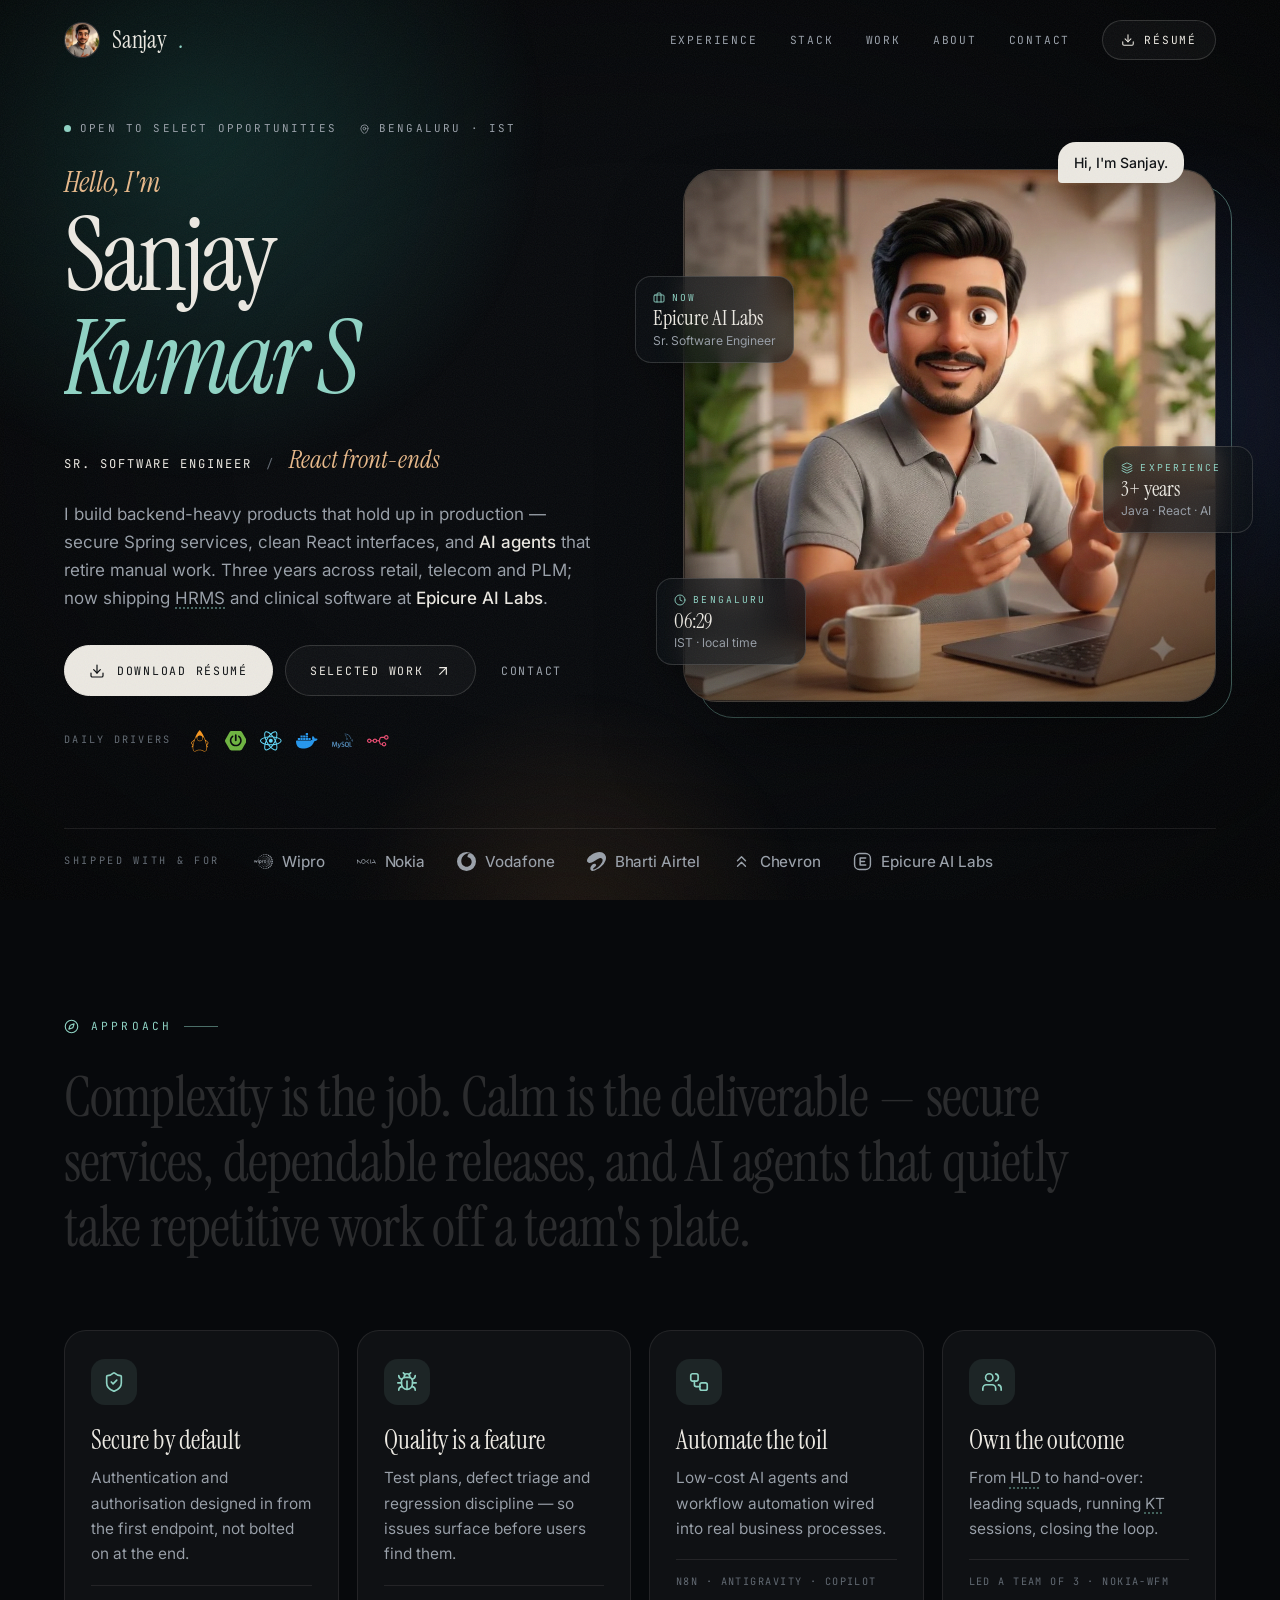
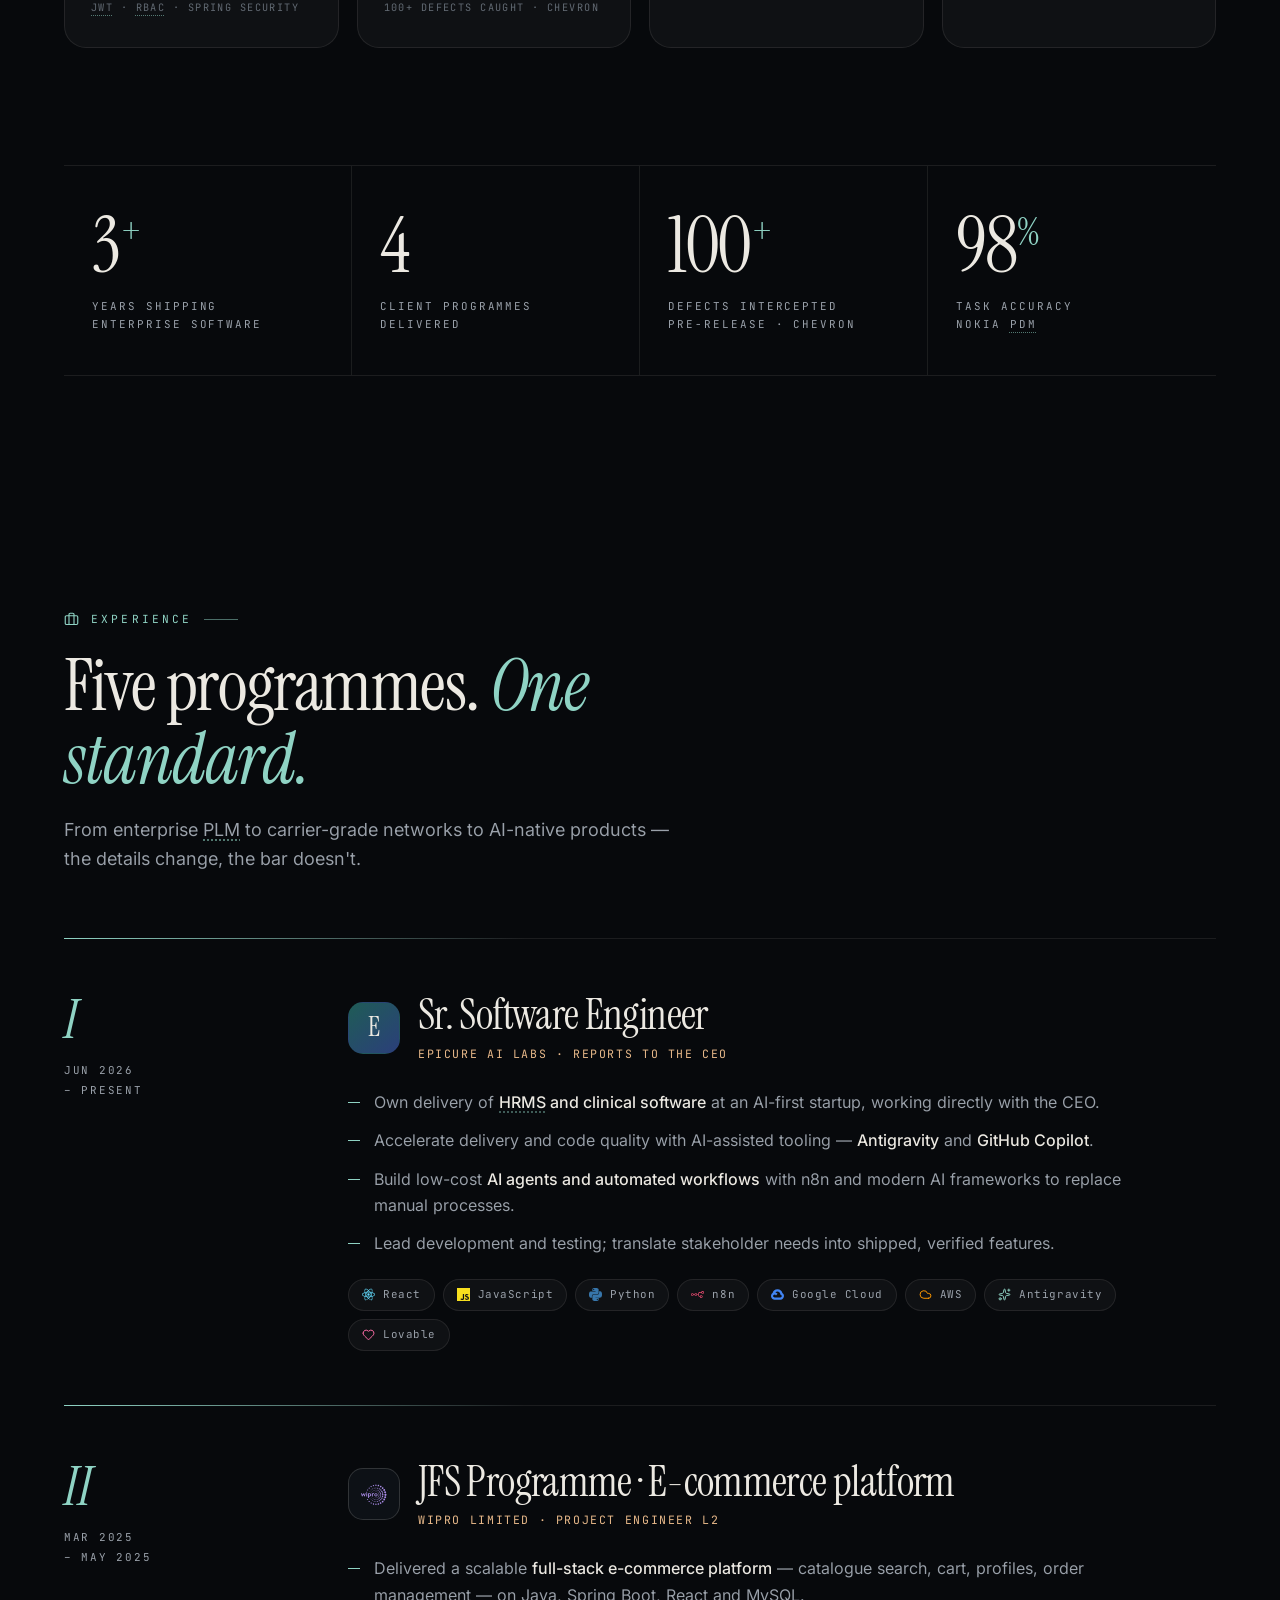
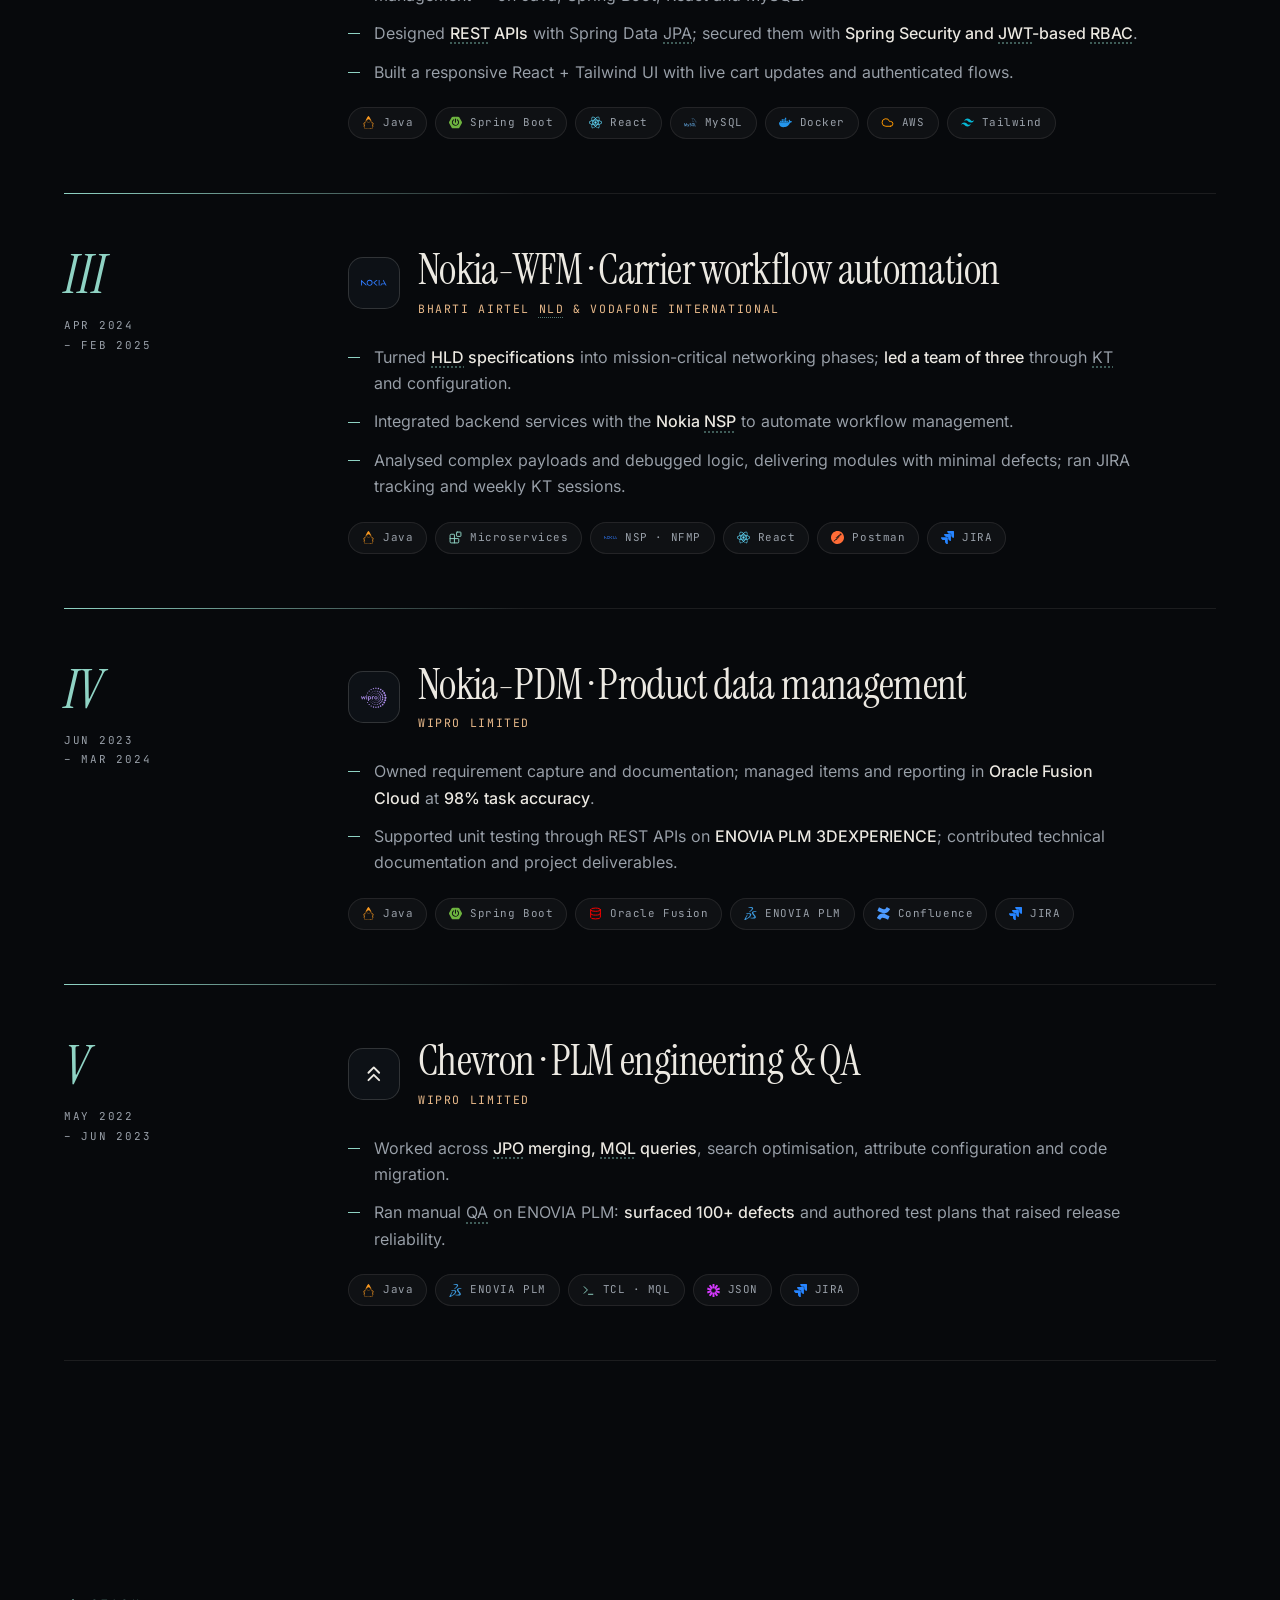
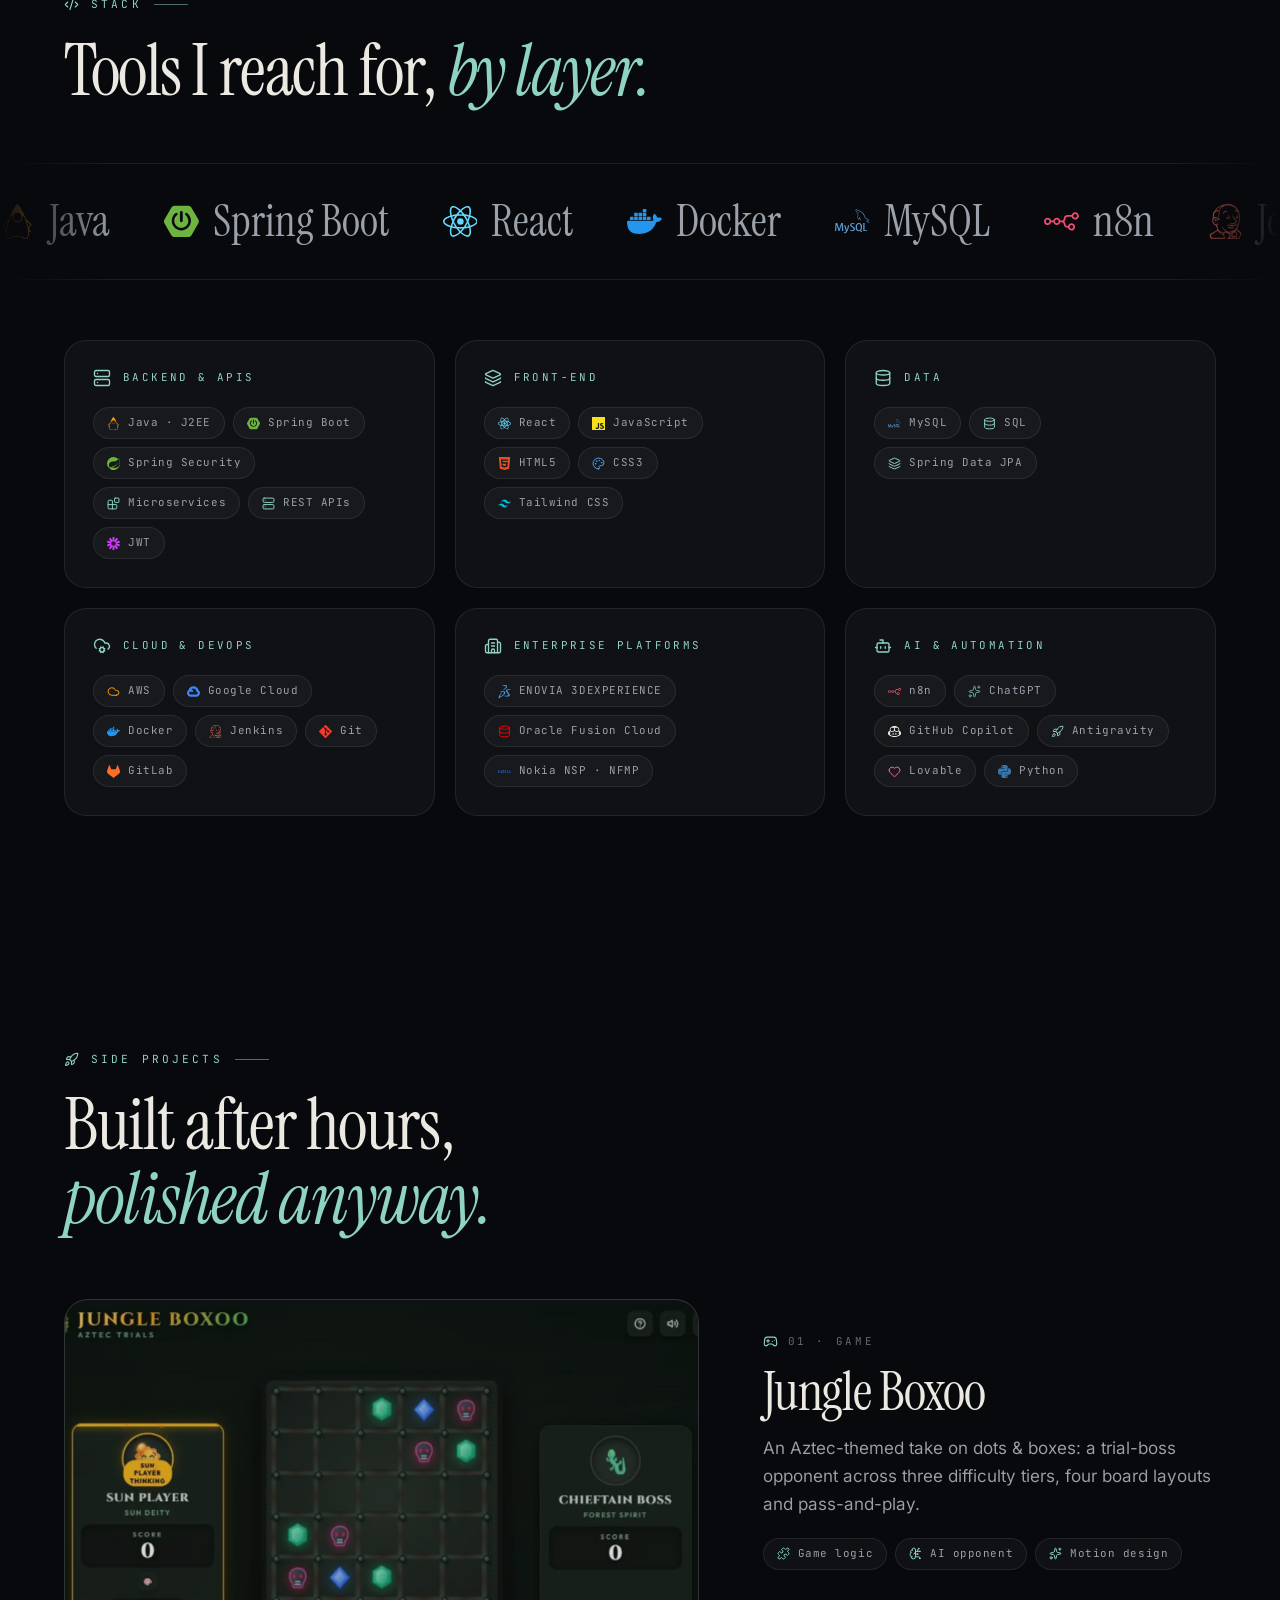
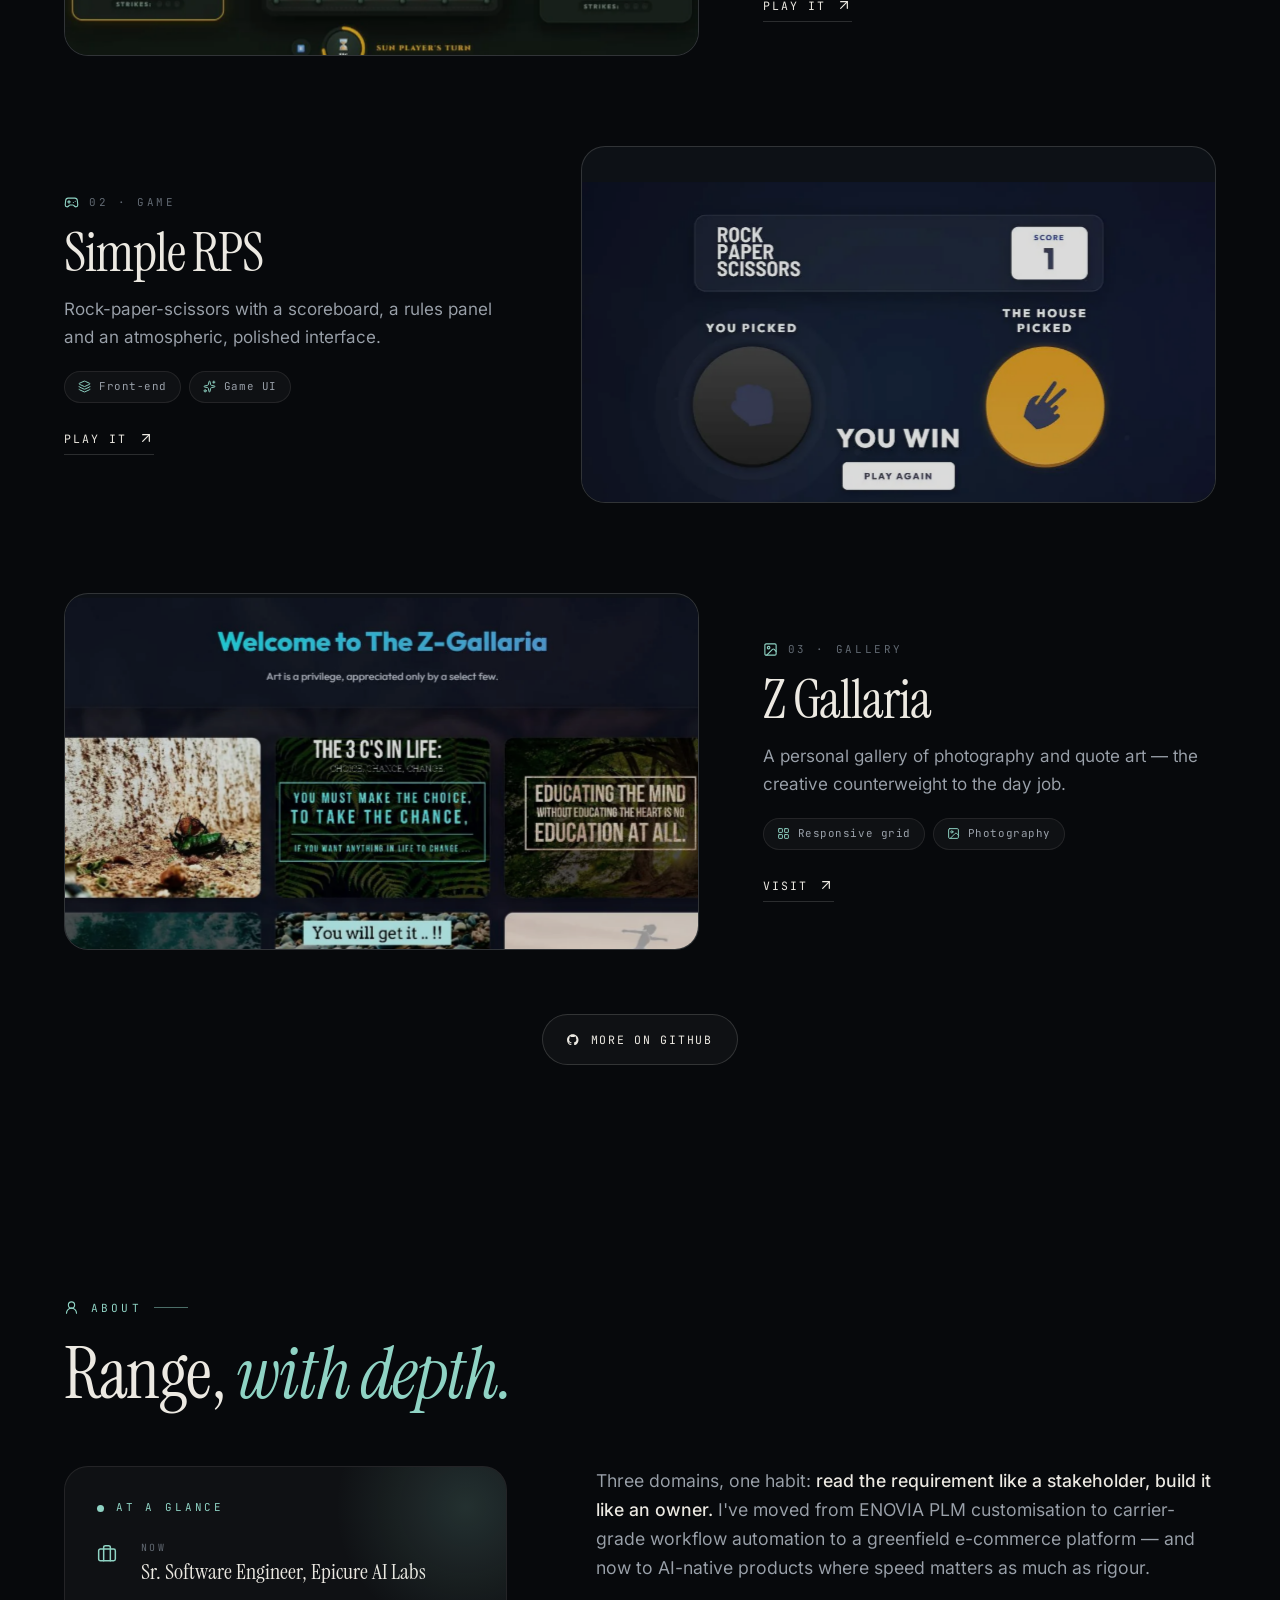
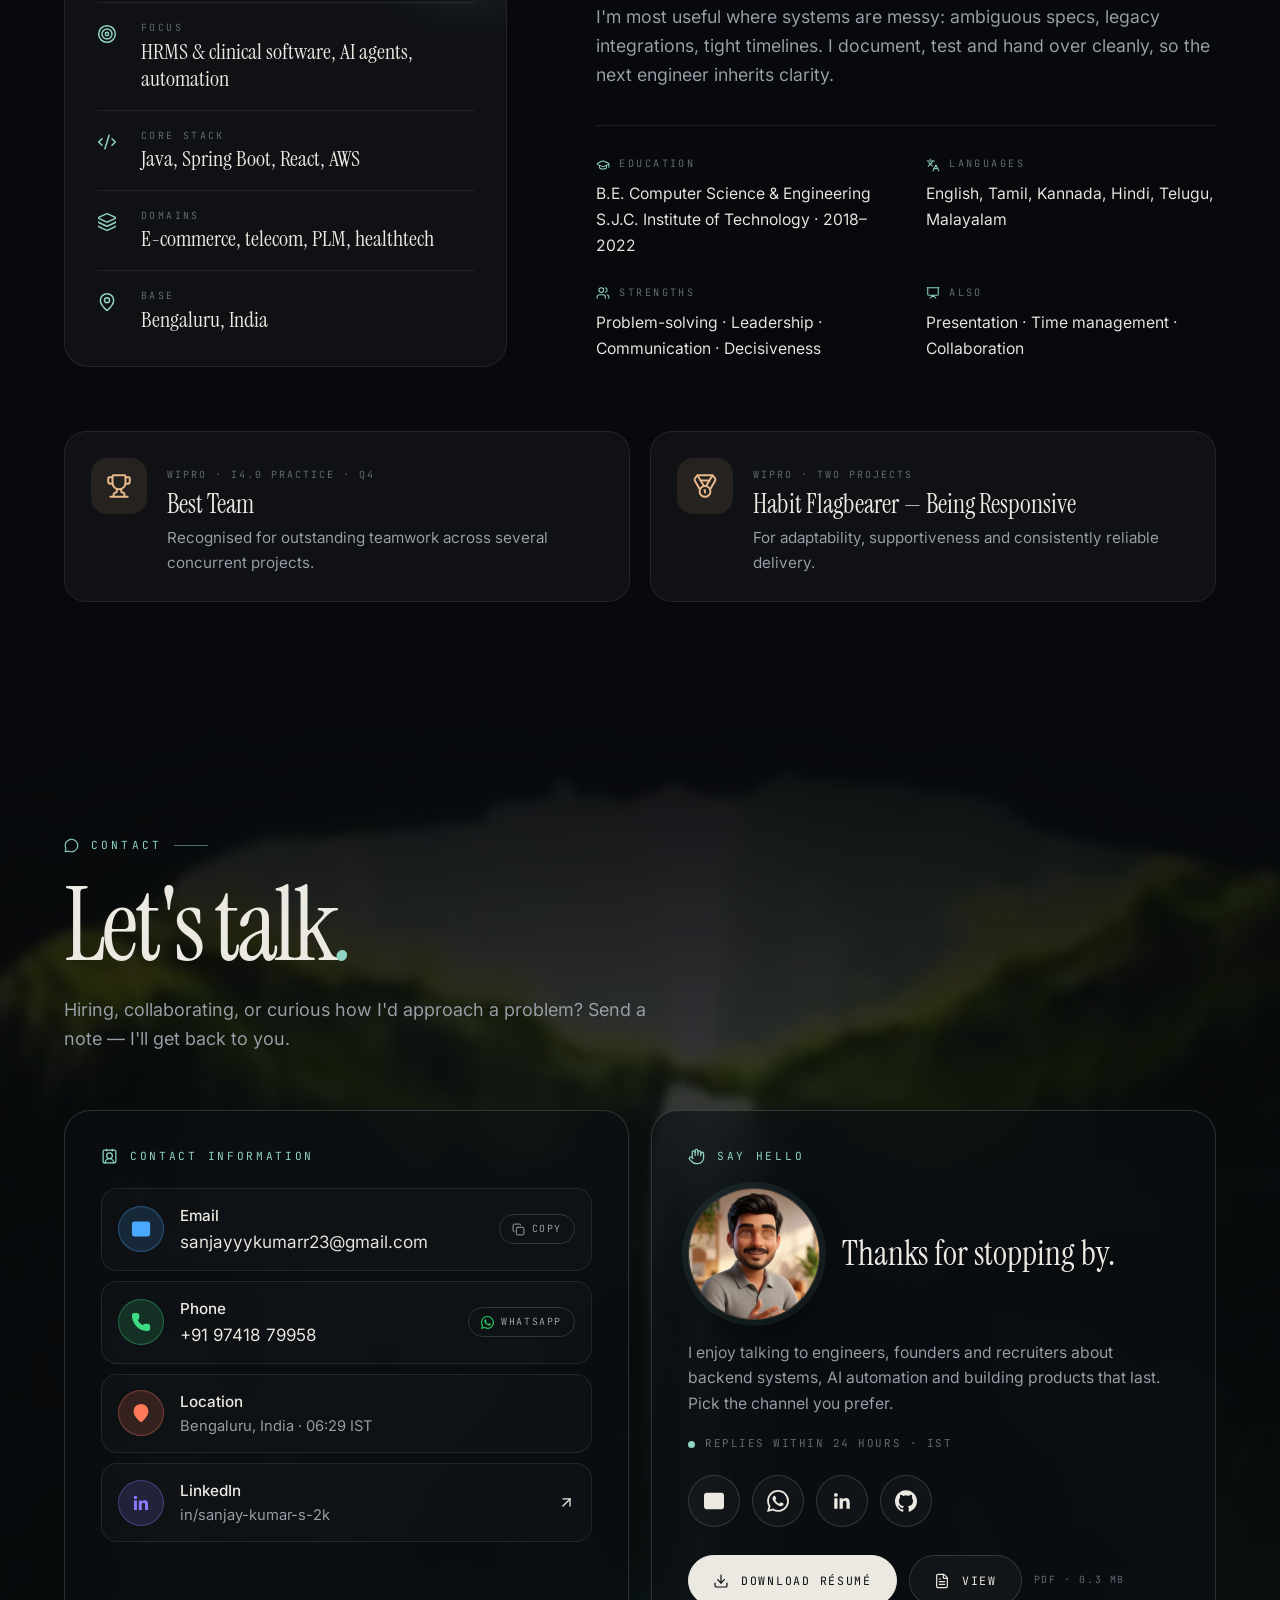
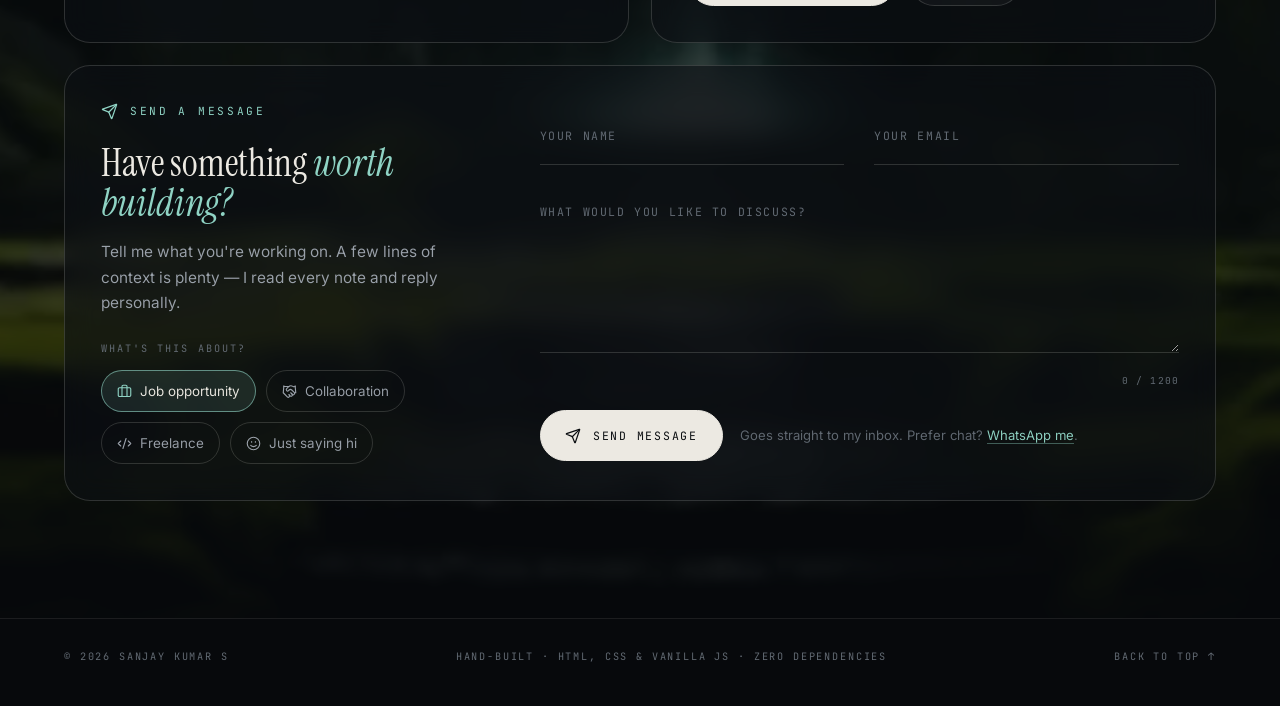
==== commit d3555852: "new version" ====
--- a/index.html
+++ b/index.html
@@ -1,628 +1,633 @@
-<!DOCTYPE html>
-<html lang="en">
-
-<head>
-    <meta charset="utf-8">
-    <meta name="viewport" content="width=device-width, initial-scale=1">
-
-    <title>Sanjay's World</title>
-
-    <!-- load CSS -->
-    <link rel="stylesheet" href="https://fonts.googleapis.com/css?family=Open+Sans:300">
-    <!-- Google web font "Open Sans" -->
-    <link rel="stylesheet" href="css/bootstrap.min.css"> <!-- https://getbootstrap.com/ -->
-    <link rel="stylesheet" href="fontawesome/css/fontawesome-all.min.css"> <!-- https://fontawesome.com/ -->
-    <link rel="stylesheet" type="text/css" href="slick/slick.css" />
-    <!-- http://kenwheeler.github.io/slick/ refering slick theme -->
-    <link rel="stylesheet" type="text/css" href="slick/slick-theme.css" />
-    <link rel="stylesheet" href="css/tooplate-style.css"> <!-- Templatemo style -->
-
-    <script>document.documentElement.className = "js"; var supportsCssVars = function () { var e, t = document.createElement("style"); return t.innerHTML = "root: { --tmp-var: bold; }", document.head.appendChild(t), e = !!(window.CSS && window.CSS.supports && window.CSS.supports("font-weight", "var(--tmp-var)")), t.parentNode.removeChild(t), e }; supportsCssVars() || alert("Please view this in a modern browser such as latest version of Chrome or Microsoft Edge.");</script>
-
-</head>
-
-<body class="scroll-locked">
-    <div id="entrance-gate">
-        <canvas id="shatter-canvas"></canvas>
-        <div class="entrance-content">
-            <div class="entrance-icon"><i class="fas fa-lock"></i></div>
-            <h2 class="entrance-title">Sanjay's Digital Space</h2>
-            <div class="entrance-btn"> TAP TO ENTER ..!!!</div>
-        </div>
-    </div>
-    <div id="tm-bg"></div>
-    
-    <!-- Circular Quick Actions Button -->
-    <button class="quick-actions-circle-btn" id="quick-actions-btn" aria-label="Quick Actions">
-        <i class="fas fa-rocket"></i>
-    </button>
-
-    <div id="tm-wrap">
-        <div class="tm-main-content">
-            <div class="container tm-site-header-container">
-                <div class="row">
-                    <div class="col-sm-12 col-md-6 col-lg-6 col-xl-6 mb-md-0 mb-sm-4 mb-4 tm-site-header-col">
-                        <div class="tm-site-header">
-                            <h1 class="mb-4 rainbow-text">Sanjay's Portfolio</h1>
-                            <img src="img/underline.png" class="img-fluid mb-4" alt="underline image">
-                            <p>Just a simple portfolio website for myself for welcoming amazing people just like "YOU"..
-                            </p>
-
-                        </div>
-                    </div>
-                    <div class="col-sm-12 col-md-6 col-lg-6 col-xl-6">
-                        <div class="content">
-                            <div class="grid">
-                                <div class="grid__item" id="home-link">
-                                    <div class="product">
-                                        <div class="tm-nav-link">
-                                            <i class="fas fa-home fa-3x tm-nav-icon"></i>
-                                            <span class="tm-nav-text">Welcome</span>
-                                            <div class="product__bg"></div>
-                                        </div>
-                                        <div class="product__description">
-                                            <div class="p-sm-4 p-2">
-                                                <div class="row mb-3">
-                                                    <div class="col-12">
-                                                        <strong>
-                                                            <h2 class="tm-page-title">Welcome to my world</h2>
-                                                        </strong>
-                                                        <p class="tm-page-subtitle">I hope to make your acquaintance.</p>
-                                                    </div>
-                                                </div>
-                                                <div class="row">
-                                                    <div class="col-sm-12 col-md-6 col-lg-6 col-xl-6 mb-4 mb-lg-0 welcome-left-col">
-                                                        <div class="blur-container">
-                                                            <p>I'm delighted to have you here exploring my digital space.
-                                                                This portfolio represents my journey, passion, and
-                                                                dedication to creating
-                                                                meaningful solutions through technology.</p>
-                                                            <br>
-                                                            <p>Thanks & Regards,<br><b>Sanjay Kumar S</b></p>
-                                                        </div>
-                                                    </div>
-                                                    <div class="col-sm-12 col-md-6 col-lg-6 col-xl-6 welcome-right-col">
-                                                        <div class="blur-container">
-                                                            <h4 class="mb-3"
-                                                                style="color:#71ebfb; font-size:1.15rem; font-weight:700;">
-                                                                <i class="fas fa-briefcase"></i> Core Qualifications
-                                                            </h4>
-                                                            <p
-                                                                style="font-size:0.95rem; line-height:1.5; color:#ddd; margin-bottom:15px;">
-                                                                Java Full Stack developer specializing in scalable services,
-                                                                cloud computing, and lifecycle management domains.</p>
-                                                            <div class="metric-grid">
-                                                                <div class="metric-card">
-                                                                    <div class="metric-number">3+</div>
-                                                                    <div class="metric-label">Years Exp</div>
-                                                                </div>
-                                                                <div class="metric-card">
-                                                                    <div class="metric-number">10+</div>
-                                                                    <div class="metric-label">Projects</div>
-                                                                </div>
-                                                                <div class="metric-card">
-                                                                    <div class="metric-number">4+</div>
-                                                                    <div class="metric-label">Domains</div>
-                                                                </div>
-                                                            </div>
-                                                        </div>
-                                                    </div>
-                                                </div>
-                                            </div>
-                                        </div>
-                                    </div>
-                                </div>
-
-                                <div class="grid__item" id="team-link">
-                                    <div class="product">
-                                        <div class="tm-nav-link">
-                                            <i class="fas fa-users fa-3x tm-nav-icon"></i>
-                                            <span class="tm-nav-text">Myself</span>
-                                            <div class="product__bg"></div>
-                                        </div>
-                                        <div class="product__description">
-                                            <div class="p-sm-4 p-2">
-                                                <div class="blur-container">
-                                                    <div class="row mb-3">
-                                                        <div class="col-12 text-center">
-                                                            <h2 class="tm-page-title">About myself (^^)</h2>
-                                                            <p>INFORMATION IS WEALTH<br></p>
-                                                        </div>
-                                                    </div>
-                                                    <div class="row tm-reverse-sm">
-                                                        <div class="col-12 col-lg-8">
-                                                            <div class="about-content-left">
-                                                                <div class="about-header">
-                                                                    <h4 class="about-name">I am Sanjay Kumar S ...</h4>
-                                                                    <p class="timeline-skill-modern">Quick-witted ||
-                                                                        Problem solving || Team player </p>
-                                                                    <p class="timeline-skill-modern">Java Full Stack
-                                                                        Developer with 3 years of experience across PLM,
-                                                                        Oracle Cloud PLM, and Networking domains. Adept
-                                                                        at leveraging
-                                                                        cross-domain knowledge to build efficient,
-                                                                        scalable solutions and
-                                                                        enhance system performance. Seeking to
-                                                                        contribute to a forward
-                                                                        thinking organization where I can drive
-                                                                        innovation and add value
-                                                                        through my technical expertise and collaborative
-                                                                        approach. </p>
-
-                                                                </div>
-                                                            </div>
-                                                        </div>
-                                                        <div class="col-12 col-lg-4">
-                                                            <div class="about-image-right">
-                                                                <img src="img/profile-img.jpg"
-                                                                    class="img-fluid profile-img-responsive"
-                                                                    alt="Profile Image of Sanjay Kumar S">
-                                                            </div>
-                                                        </div>
-                                                    </div>
-                                                    <!-- Technical Skills Section -->
-                                                    <div class="row mt-4">
-                                                        <div class="col-12">
-                                                            <div class="blur-container skills-card">
-                                                                <h3 class="skills-main-title"><i
-                                                                        class="fas fa-code"></i> Technical Skills</h3>
-                                                                <div class="skills-grid-modern">
-                                                                    <div class="skill-category-modern">
-                                                                        <h5>Programming Languages</h5>
-                                                                        <div class="skill-tags-modern">
-                                                                            <span class="skill-tag-modern">Java / Java
-                                                                                J2EE</span>
-                                                                            <span
-                                                                                class="skill-tag-modern">SpringBoot</span>
-                                                                            <span
-                                                                                class="skill-tag-modern">Microservices</span>
-                                                                            <span class="skill-tag-modern">REST
-                                                                                API'S</span>
-                                                                            <span class="skill-tag-modern">Python</span>
-                                                                            <span class="skill-tag-modern">JavaScript /
-                                                                                HTML / CSS</span>
-                                                                            <span class="skill-tag-modern">NMS</span>
-                                                                            <span class="skill-tag-modern">PLM</span>
-                                                                        </div>
-                                                                    </div>
-                                                                    <div class="skill-category-modern">
-                                                                        <h5>Domains & Technologies</h5>
-                                                                        <div class="skill-tags-modern">
-                                                                            <span class="skill-tag-modern">Product
-                                                                                Lifecycle Management</span>
-                                                                            <span class="skill-tag-modern">Cloud
-                                                                                PLM</span>
-                                                                            <span class="skill-tag-modern">Oracle
-                                                                                Cloud</span>
-                                                                            <span
-                                                                                class="skill-tag-modern">Networking</span>
-                                                                            <span class="skill-tag-modern">AWS
-                                                                                Cloud</span>
-                                                                        </div>
-                                                                    </div>
-                                                                </div>
-                                                            </div>
-                                                        </div>
-                                                    </div>
-                                                    <!-- Professional Experience Section -->
-                                                    <div class="row mt-4">
-                                                        <div class="col-12">
-                                                            <div class="blur-container experience-card-modern">
-                                                                <h3 class="experience-main-title-modern"><i
-                                                                        class="fas fa-briefcase"></i> Professional
-                                                                    Experience:</h3>
-                                                                <div class="experience-timeline-modern">
-                                                                    <div class="timeline-item-modern">
-                                                                        <div class="timeline-marker-modern"></div>
-                                                                        <div class="timeline-content-modern">
-                                                                            <div class="timeline-header-modern">
-                                                                                <h4>Java Full Stack developer L2</h4>
-                                                                                <span
-                                                                                    class="timeline-period-modern">Latest
-                                                                                    Position</span>
-                                                                            </div>
-                                                                            <div class="timeline-description-modern">
-                                                                                <ul class="timeline-bullets">
-                                                                                    <li><strong>Engineered</strong> a
-                                                                                        full-stack e-commerce solution
-                                                                                        enabling seamless product
-                                                                                        browsing, cart operations, and
-                                                                                        secure payment processing for
-                                                                                        the JFS Project.</li>
-                                                                                    <li><strong>Developed</strong> all
-                                                                                        key core requirements outlined
-                                                                                        in the HLD, ensuring quality
-                                                                                        across multiple phases, and led
-                                                                                        project delivery for the WFM
-                                                                                        project with minimal defects.
-                                                                                    </li>
-                                                                                </ul>
-                                                                            </div>
-                                                                            <div class="timeline-skills-modern">
-                                                                                <span
-                                                                                    class="timeline-skill-modern">Full-Stack
-                                                                                    Development</span>
-                                                                                <span
-                                                                                    class="timeline-skill-modern">Cloud
-                                                                                    Solutions</span>
-                                                                                <span class="timeline-skill-modern">Team
-                                                                                    Leadership</span>
-                                                                                <span
-                                                                                    class="timeline-skill-modern">All-rounder</span>
-                                                                            </div>
-                                                                        </div>
-                                                                    </div>
-                                                                    <div class="timeline-item-modern">
-                                                                        <div class="timeline-marker-modern"></div>
-                                                                        <div class="timeline-content-modern">
-                                                                            <div class="timeline-header-modern">
-                                                                                <h4>Project Engineer</h4>
-                                                                                <span
-                                                                                    class="timeline-period-modern">Previous
-                                                                                    Role</span>
-                                                                            </div>
-                                                                            <div class="timeline-description-modern">
-                                                                                <ul class="timeline-bullets">
-                                                                                    <li><strong>Organized</strong> and
-                                                                                        documented project requirements
-                                                                                        based on client specifications,
-                                                                                        and assisted in unit testing
-                                                                                        APIs with Enovia PLM
-                                                                                        3DExperience for the PDM
-                                                                                        project.</li>
-                                                                                    <li><strong>Optimized</strong>
-                                                                                        search functionality, managed
-                                                                                        attributes via MQL queries,
-                                                                                        assisted in JPO file merging,
-                                                                                        and handled code environment
-                                                                                        deployment for the Chevron
-                                                                                        project.</li>
-                                                                                </ul>
-                                                                            </div>
-                                                                            <div class="timeline-skills-modern">
-                                                                                <span class="timeline-skill-modern">PLM
-                                                                                    Developer </span>
-                                                                                <span
-                                                                                    class="timeline-skill-modern">Quality
-                                                                                    Assurance</span>
-                                                                                <span
-                                                                                    class="timeline-skill-modern">Support</span>
-                                                                                <span class="timeline-skill-modern">Java
-                                                                                    Developer</span>
-                                                                            </div>
-                                                                        </div>
-                                                                    </div>
-                                                                </div>
-                                                            </div>
-                                                        </div>
-                                                    </div>
-                                                    <div class="row mt-4">
-                                                        <div class="col-12 text-center">
-                                                            <a href="https://drive.google.com/drive/folders/1IKn4nfx2shF2uSIcQ3fAXezCyQF_dPf4?usp=drive_link"
-                                                                class="btn btn-outline-secondary resume-btn"
-                                                                target="_blank" rel="noopener noreferrer">
-                                                                <i class="fas fa-download"></i> Download CV/Resume
-                                                            </a>
-                                                            <button class="btn btn-outline-secondary"
-                                                                onclick="document.querySelector('.grid__item:nth-child(4) .tm-nav-link').click()">
-                                                                <i class="fas fa-envelope"></i> Get in Touch
-                                                            </button>
-                                                        </div>
-                                                    </div>
-                                                </div>
-                                            </div>
-                                        </div>
-                                    </div>
-                                </div>
-
-                                <div class="grid__item">
-                                    <div class="product">
-                                        <div class="tm-nav-link">
-                                            <i class="fas fa-handshake fa-3x tm-nav-icon"></i>
-                                            <span class="tm-nav-text">My Works</span>
-                                            <div class="product__bg"></div>
-                                        </div>
-                                        <div class="product__description">
-                                            <div class="p-sm-4 p-2">
-                                                <div class="row mb-3">
-                                                    <div class="col-12">
-                                                        <h2 class="tm-page-title">My Works</h2>
-                                                    </div>
-                                                </div>
-                                                <div class="row mb-3">
-                                                     <div class="col-12">
-                                                         <div class="blur-container works-quote-card">
-                                                             <p>Thinking is the hardest work there is,<br> which is
-                                                                probably the reason why so few engage in it.
-                                                        </div>
-                                                    </div>
-                                                </div>
-                                                <div class="row">
-                                                    <div class="col-12">
-                                                        <div class="p-sm-7 p-4 tm-img-container">
-                                                            <div class="pj">
-                                                                <div class="tm-img-slider" id="tmImgSlider">
-                                                                    <a href="https://jungleboxoo.netlify.app/"
-                                                                        class="tm-slider-img-link" target="_blank"
-                                                                        rel="noopener noreferrer">
-                                                                        <img src="img/jungleboxoo.jpg"
-                                                                            alt="Jungle Boxoo Aztec Trials"
-                                                                            class="img-fluid tm-slider-img">
-                                                                        <div class="project-info">
-                                                                            <h5>Jungle Boxoo</h5>
-                                                                            <p>Aztec-themed dots & boxes puzzle game
-                                                                                with smooth animations.</p>
-                                                                        </div>
-                                                                    </a>
-                                                                    <a href="https://simplerps.netlify.app"
-                                                                        class="tm-slider-img-link" target="_blank"
-                                                                        rel="noopener noreferrer">
-                                                                        <img src="img/RPS_Main.jpg"
-                                                                            alt="Rock Papers Scissors Project"
-                                                                            class="img-fluid tm-slider-img">
-                                                                        <div class="project-info">
-                                                                            <h5>Simple RPS</h5>
-                                                                            <p>Classic Rock-Paper-Scissors game
-                                                                                featuring retro arcade aesthetics.</p>
-                                                                        </div>
-                                                                    </a>
-                                                                    <a href="https://zgallaria.netlify.app/"
-                                                                        class="tm-slider-img-link" target="_blank"
-                                                                        rel="noopener noreferrer">
-                                                                        <img src="img/z_galaria.jpg" alt="Gallaria"
-                                                                            class="img-fluid tm-slider-img">
-                                                                        <div class="project-info">
-                                                                            <h5>Z Gallaria</h5>
-                                                                            <p>Luxury furniture showroom showcase
-                                                                                template.</p>
-                                                                        </div>
-                                                                    </a>
-                                                                    <a href="https://sanjay-kumar-s.netlify.app/"
-                                                                        class="tm-slider-img-link" target="_blank"
-                                                                        rel="noopener noreferrer">
-                                                                        <img src="img/portfolio.jpg" alt="Portfolio"
-                                                                            class="img-fluid tm-slider-img">
-                                                                        <div class="project-info">
-                                                                            <h5>My Portfolio</h5>
-                                                                            <p>Personal responsive portfolio website
-                                                                                built with modern UI design.</p>
-                                                                        </div>
-                                                                    </a>
-                                                                </div>
-                                                            </div>
-                                                        </div>
-                                                    </div>
-                                                </div>
-                                                <div class="row mt-4">
-                                                    <div class="col-12 text-center">
-                                                        <button class="btn btn-outline-secondary"
-                                                            onclick="document.querySelector('.grid__item:nth-child(4) .tm-nav-link').click()">
-                                                            <i class="fas fa-envelope"></i> Get in Touch
-                                                        </button>
-                                                        <button class="btn btn-outline-secondary"
-                                                            onclick="document.querySelector('.grid__item:nth-child(4) .tm-nav-link').click()">
-                                                            (^^) Products
-                                                        </button>
-                                                    </div>
-                                                </div>
-                                            </div>
-                                        </div>
-                                    </div>
-                                </div>
-
-                                <div class="grid__item">
-                                    <div class="product">
-                                        <div class="tm-nav-link">
-                                            <i class="fas fa-comments fa-3x tm-nav-icon"></i>
-                                            <span class="tm-nav-text">Contact</span>
-                                            <div class="product__bg"></div>
-                                        </div>
-                                        <div class="product__description">
-                                            <!-- Send Message Button next to Close (X) -->
-                                            <div class="send-msg-trigger-container" id="send-msg-trigger-container">
-                                                <button class="send-msg-circle-btn" id="send-msg-circle-btn" aria-label="Send a Message" title="Send a Message">
-                                                    <i class="fas fa-paper-plane"></i>
-                                                </button>
-                                            </div>
-
-                                            <div class="pt-sm-4 pb-sm-4 pl-sm-5 pr-sm-5 pt-2 pb-2 pl-3 pr-3">
-                                                <div class="row mb-3">
-                                                    <div class="col-12">
-                                                        <!-- Editable: Contact Title -->
-                                                        <div class="contact-hero">
-                                                            <h1 class="contact-title">Get In Touch</h1>
-                                                            <div class="contact-subtitle">Let's start a conversation and
-                                                                create something amazing together</div>
-                                                            <div class="contact-divider"></div>
-                                                        </div>
-                                                    </div>
-                                                </div>
-
-                                                <!-- Row 1: Main Section (Info on Left, Cards on Right) -->
-                                                <div class="row mb-4">
-                                                    <!-- Contact Information (Refined Vertical Card) -->
-                                                    <div class="col-12 col-lg-6 mb-4">
-                                                        <div class="blur-container contact-info-card-modern">
-                                                            <h3><i class="fas fa-address-card"></i> Contact Information</h3>
-                                                            <div class="contact-items-vertical-modern">
-                                                                <!-- Email -->
-                                                                <a href="mailto:sanjayyykumarr23@gmail.com" class="contact-item-modern-link">
-                                                                    <div class="contact-item-modern">
-                                                                        <div class="icon-wrap email-icon"><i class="fas fa-envelope"></i></div>
-                                                                        <div class="info-content">
-                                                                            <h5>Email</h5>
-                                                                            <p>sanjayyykumarr23@gmail.com</p>
-                                                                        </div>
-                                                                    </div>
-                                                                </a>
-                                                                <!-- Phone -->
-                                                                <div class="contact-item-modern">
-                                                                    <div class="icon-wrap phone-icon"><i class="fas fa-phone"></i></div>
-                                                                    <div class="info-content">
-                                                                        <h5>Phone</h5>
-                                                                        <p>+91 9741879958</p>
-                                                                        <a href="https://wa.me/+919741879958" class="whatsapp-contact" target="_blank" rel="noopener noreferrer">
-                                                                            <i class="fab fa-whatsapp"></i> WhatsApp
-                                                                        </a>
-                                                                    </div>
-                                                                </div>
-                                                                <!-- Location -->
-                                                                <div class="contact-item-modern">
-                                                                    <div class="icon-wrap loc-icon"><i class="fas fa-map-marker-alt"></i></div>
-                                                                    <div class="info-content">
-                                                                        <h5>Location</h5>
-                                                                        <p>Bengaluru, India</p>
-                                                                    </div>
-                                                                </div>
-                                                                <!-- LinkedIn -->
-                                                                <a href="https://www.linkedin.com/in/sanjay-kumar-s-2k/" target="_blank" rel="noopener noreferrer" class="contact-item-modern-link">
-                                                                    <div class="contact-item-modern">
-                                                                        <div class="icon-wrap link-icon"><i class="fab fa-linkedin"></i></div>
-                                                                        <div class="info-content">
-                                                                            <h5>LinkedIn</h5>
-                                                                            <p>Connect with me on LinkedIn</p>
-                                                                        </div>
-                                                                    </div>
-                                                                </a>
-                                                            </div>
-                                                        </div>
-                                                    </div>
-
-                                                    <!-- Message section (Swaps between Thank You card and Form card) -->
-                                                    <div class="col-12 col-lg-6 mb-4 d-flex align-items-stretch" style="position: relative; min-height: 400px;">
-                                                        <!-- Thank You Card (Shown by Default) -->
-                                                        <div class="blur-container contact-message w-100" id="thank-you-card" style="display: flex; flex-direction: column; justify-content: center; margin-bottom: 0;">
-                                                            <div class="text-center">
-                                                                    <i class="fas fa-heart contact-heart"></i>
-                                                                    <h4>Thank You for Your Interest!</h4>
-                                                                    <p class="contact-message-text" style="font-size:0.95rem;">
-                                                                        I'm always excited to connect with fellow developers, potential collaborators, and anyone interested in technology. Let's work together to build something amazing!
-                                                                    </p>
-                                                                    <div class="contact-cta">
-                                                                        <div class="social-links">
-                                                                            <a href="mailto:sanjayyykumarr23@gmail.com" class="social-link email-link" title="Email me">
-                                                                                <i class="fas fa-envelope"></i>
-                                                                            </a>
-                                                                            <a href="https://wa.me/+919741879958" class="social-link whatsapp-link" target="_blank" rel="noopener noreferrer" title="WhatsApp Chat">
-                                                                                <i class="fab fa-whatsapp"></i>
-                                                                            </a>
-                                                                            <a href="https://www.linkedin.com/in/sanjay-kumar-s-2k/" class="social-link linkedin-link" target="_blank" rel="noopener noreferrer" title="LinkedIn Profile">
-                                                                                <i class="fab fa-linkedin"></i>
-                                                                            </a>
-                                                                            <a href="https://github.com/Sanjayyykumar" class="social-link github-link" target="_blank" rel="noopener noreferrer" title="GitHub Profile">
-                                                                                <i class="fab fa-github"></i>
-                                                                            </a>
-                                                                        </div>
-                                                                    </div>
-                                                            </div>
-                                                        </div>
-
-                                                        <!-- In-app Form Card (Hidden by Default) -->
-                                                        <div class="blur-container contact-form-card-inapp w-100" id="send-msg-form-card">
-                                                            <button class="form-close-btn" id="form-close-btn" aria-label="Close Form" title="Close Form">
-                                                                <i class="fas fa-times"></i>
-                                                            </button>
-                                                            <h4><i class="fas fa-paper-plane"></i> Send a Message</h4>
-                                                            <form action="mailto:sanjayyykumarr23@gmail.com" method="post" enctype="text/plain" class="mt-3">
-                                                                <div class="mb-3">
-                                                                    <input type="text" name="name" class="form-control glass-input" placeholder="Your Name" required>
-                                                                </div>
-                                                                <div class="mb-3">
-                                                                    <input type="email" name="email" class="form-control glass-input" placeholder="Your Email" required>
-                                                                </div>
-                                                                <div class="mb-3">
-                                                                    <textarea name="message" class="form-control glass-input" rows="3" placeholder="Your Message" required></textarea>
-                                                                </div>
-                                                                <div class="text-right">
-                                                                    <button type="submit" class="btn btn-outline-secondary" style="font-size:1rem; padding: 0.4rem 1.8rem;">
-                                                                        <i class="fas fa-envelope"></i> Send Email
-                                                                    </button>
-                                                                </div>
-                                                            </form>
-                                                        </div>
-                                                    </div>
-                                                </div>
-                                            </div>
-                                        </div>
-                                    </div>
-                                </div>
-                            </div>
-                        </div>
-                    </div>
-                </div>
-                <footer>
-                    <p class="small tm-copyright-text">Copyright &copy; <span class="tm-current-year">2025</span> @
-                        Sanjay Kumar S.</p>
-                </footer>
-            </div> <!-- .tm-main-content -->
-        </div>
-    </div>
-
-    <!-- Quick Actions Dialog -->
-    <div class="quick-actions-overlay" id="quick-actions-overlay">
-        <div class="quick-actions-dialog blur-container quick-actions-card">
-            <button class="notification-close-btn" id="notification-close-btn" aria-label="Close Dialog">
-                <i class="fas fa-times"></i>
-            </button>
-            <h3><i class="fas fa-rocket"></i> Quick Actions</h3>
-            <div class="quick-actions">
-                <a href="https://drive.google.com/drive/folders/1IKn4nfx2shF2uSIcQ3fAXezCyQF_dPf4?usp=drive_link"
-                    class="action-btn resume-btn" target="_blank"
-                    rel="noopener noreferrer">
-                    <i class="fas fa-download"></i>
-                    <div>
-                        <h5>Download Resume</h5>
-                        <p>Get my latest CV and portfolio</p>
-                    </div>
-                </a>
-                <a href="https://github.com/Sanjayyykumar"
-                    class="action-btn github-btn" target="_blank"
-                    rel="noopener noreferrer">
-                    <i class="fab fa-github"></i>
-                    <div>
-                        <h5>View GitHub</h5>
-                        <p>Check out my code repositories</p>
-                    </div>
-                </a>
-            </div>
-        </div>
-    </div>
-
-    <!-- load JS -->
-        <script src="js/jquery-3.2.1.slim.min.js"></script> <!-- https://jquery.com/ -->
-        <script src="slick/slick.min.js"></script> <!-- http://kenwheeler.github.io/slick/ using slick theme. -->
-        <script src="js/anime.min.js"></script> <!-- http://animejs.com/ -->
-        <script src="js/main.js"></script>
-        <script>
-
-            function setupFooter() {
-                var pageHeight = $('.tm-site-header-container').height() + $('footer').height() + 100;
-
-                var main = $('.tm-main-content');
-
-                if ($(window).height() < pageHeight) {
-                    main.addClass('tm-footer-relative');
-                }
-                else {
-                    main.removeClass('tm-footer-relative');
-                }
-            }
-
-            /* DOM is ready
-            ------------------------------------------------*/
-            $(function () {
-
-                setupFooter();
-
-                $(window).resize(function () {
-                    setupFooter();
-                });
-
-                $('.tm-current-year').text(new Date().getFullYear());  // Update year in copyright           
-            });
-
-        </script>
-
-</body>
-
-</html>+<!DOCTYPE html>
+<html lang="en">
+<head>
+<meta charset="utf-8">
+<meta name="viewport" content="width=device-width, initial-scale=1">
+<title>Sanjay Kumar S — Sr. Software Engineer · Java, Spring Boot, React, AI Agents</title>
+<meta name="description" content="Sanjay Kumar S is a Bengaluru-based Sr. Software Engineer building secure Java and Spring Boot platforms, React front-ends and AI-agent automations. Currently at Epicure AI Labs.">
+<meta name="theme-color" content="#07090c">
+<meta property="og:type" content="website">
+<meta property="og:title" content="Sanjay Kumar S — Sr. Software Engineer">
+<meta property="og:description" content="Secure Java platforms, React interfaces and AI-agent automation. Bengaluru, India.">
+<meta property="og:image" content="og.jpg">
+<meta name="twitter:card" content="summary_large_image">
+<link rel="icon" type="image/png" href="favicon.png">
+<link rel="apple-touch-icon" href="apple-touch-icon.png">
+<link rel="preload" href="fonts/instrument-serif-400.woff2" as="font" type="font/woff2" crossorigin>
+<link rel="preload" href="fonts/inter-var.woff2" as="font" type="font/woff2" crossorigin>
+<link rel="preload" href="img/avatar/base.webp" as="image" type="image/webp">
+<link rel="stylesheet" href="css/style.css">
+<script>document.documentElement.classList.add('js');</script>
+<script type="application/ld+json">{"@context":"https://schema.org","@type":"Person","name":"Sanjay Kumar S","jobTitle":"Senior Software Engineer","worksFor":{"@type":"Organization","name":"Epicure AI Labs"},"address":{"@type":"PostalAddress","addressLocality":"Bengaluru","addressCountry":"IN"},"email":"mailto:sanjayyykumarr23@gmail.com","sameAs":["https://www.linkedin.com/in/sanjay-kumar-s-2k/","https://github.com/Sanjayyykumar"],"knowsAbout":["Java","Spring Boot","Microservices","React","AI agents","n8n","ENOVIA PLM","Nokia NSP"]}</script>
+</head>
+<body>
+<a class="skip" href="#experience">Skip to content</a>
+
+<div class="intro" id="intro" role="status" aria-label="Loading">
+  <div class="intro-inner">
+    <div class="intro-face"><img src="img/avatar/face-192.webp" alt="" width="78" height="78"></div>
+    <div class="intro-name"><span>Sanjay Kumar S</span></div>
+    <div class="intro-role">Sr. Software Engineer · Bengaluru</div>
+    <div class="intro-bar"><i></i></div>
+  </div>
+  <button class="intro-skip" id="introSkip" type="button">Skip</button>
+</div>
+
+<div class="ambient" aria-hidden="true"><div class="orb o1"></div><div class="orb o2"></div><div class="orb o3"></div></div>
+<div class="vignette" aria-hidden="true"></div>
+<div class="glow" id="glow" aria-hidden="true"></div>
+<div class="grain" aria-hidden="true"></div>
+<div class="progress" id="progress" aria-hidden="true"></div>
+
+<header class="nav" id="nav">
+  <a href="#top" class="logo" aria-label="Sanjay Kumar S — home"><span class="logo-face"><img src="img/avatar/face-192.webp" alt="" width="36" height="36"></span>Sanjay<em>.</em></a>
+  <button class="menu-btn" id="menuBtn" type="button" aria-expanded="false" aria-controls="navLinks">Menu</button>
+  <nav class="nav-links" id="navLinks" aria-label="Primary">
+    <a href="#experience">Experience</a>
+    <a href="#stack">Stack</a>
+    <a href="#work">Work</a>
+    <a href="#about">About</a>
+    <a href="#contact">Contact</a>
+    <a class="pill" href="assets/Sanjay_Kumar_S_Resume.pdf" download="Sanjay_Kumar_S_Resume.pdf"><svg class="ic" viewBox="0 0 24 24" fill="none" stroke="currentColor" stroke-width="1.8" stroke-linecap="round" stroke-linejoin="round" aria-hidden="true"><path d="M12 15V3" />
+  <path d="M21 15v4a2 2 0 0 1-2 2H5a2 2 0 0 1-2-2v-4" />
+  <path d="m7 10 5 5 5-5" /></svg> Résumé</a>
+  </nav>
+</header>
+
+<main id="top">
+
+<!-- HERO -->
+<section class="hero">
+  <div class="hero-grid">
+    <div class="hero-copy">
+      <div class="status" data-reveal>
+        <span><i class="dot"></i>Open to select opportunities</span>
+        <span><svg class="ic" viewBox="0 0 24 24" fill="none" stroke="currentColor" stroke-width="1.8" stroke-linecap="round" stroke-linejoin="round" aria-hidden="true"><path d="M20 10c0 4.993-5.539 10.193-7.399 11.799a1 1 0 0 1-1.202 0C9.539 20.193 4 14.993 4 10a8 8 0 0 1 16 0" />
+  <circle cx="12" cy="10" r="3" /></svg> Bengaluru · IST</span>
+      </div>
+      <p class="hello" data-reveal style="--d:.1s">Hello, I'm</p>
+      <h1 aria-label="Sanjay Kumar S">
+        <span class="line"><span>Sanjay</span></span>
+        <span class="line"><span><em>Kumar S</em></span></span>
+      </h1>
+      <p class="role-line" data-reveal style="--d:.4s"><span>Sr. Software Engineer</span><span class="sep">/</span><span class="role-rot" id="roleRot">Java · Spring Boot</span></p>
+      <p class="hero-sub" data-reveal style="--d:.5s">I build backend-heavy products that hold up in production &mdash; secure Spring services, clean React interfaces, and <b>AI agents</b> that retire manual work. Three years across retail, telecom and PLM; now shipping <abbr title="Human Resource Management System">HRMS</abbr> and clinical software at <b>Epicure AI Labs</b>.</p>
+      <div class="cta-row" data-reveal style="--d:.6s">
+        <a href="assets/Sanjay_Kumar_S_Resume.pdf" download="Sanjay_Kumar_S_Resume.pdf" class="btn solid" data-magnetic><svg class="ic" viewBox="0 0 24 24" fill="none" stroke="currentColor" stroke-width="1.8" stroke-linecap="round" stroke-linejoin="round" aria-hidden="true"><path d="M12 15V3" />
+  <path d="M21 15v4a2 2 0 0 1-2 2H5a2 2 0 0 1-2-2v-4" />
+  <path d="m7 10 5 5 5-5" /></svg> Download résumé</a>
+        <a href="#work" class="btn" data-magnetic>Selected work <svg class="ic" viewBox="0 0 24 24" fill="none" stroke="currentColor" stroke-width="1.8" stroke-linecap="round" stroke-linejoin="round" aria-hidden="true"><path d="M7 7h10v10" />
+  <path d="M7 17 17 7" /></svg></a>
+        <a href="#contact" class="btn ghost" data-magnetic>Contact</a>
+      </div>
+      <div class="hero-stack" data-reveal style="--d:.7s">
+        <span>Daily drivers</span>
+        <ul aria-label="Core technologies">
+          <li title="Java"><svg class="bi" viewBox="0 0 24 24" style="--c:#f89820" aria-hidden="true"><path d="M11.915 0 11.7.215C9.515 2.4 7.47 6.39 6.046 10.483c-1.064 1.024-3.633 2.81-3.711 3.551-.093.87 1.746 2.611 1.55 3.235-.198.625-1.304 1.408-1.014 1.939.1.188.823.011 1.277-.491a13.389 13.389 0 0 0-.017 2.14c.076.906.27 1.668.643 2.232.372.563.956.911 1.667.911.397 0 .727-.114 1.024-.264.298-.149.571-.33.91-.5.68-.34 1.634-.666 3.53-.604 1.903.062 2.872.39 3.559.704.687.314 1.15.664 1.925.664.767 0 1.395-.336 1.807-.9.412-.563.631-1.33.72-2.24.06-.623.055-1.32 0-2.066.454.45 1.117.604 1.213.424.29-.53-.816-1.314-1.013-1.937-.198-.624 1.642-2.366 1.549-3.236-.08-.748-2.707-2.568-3.748-3.586C16.428 6.374 14.308 2.394 12.13.215zm.175 6.038a2.95 2.95 0 0 1 2.943 2.942 2.95 2.95 0 0 1-2.943 2.943A2.95 2.95 0 0 1 9.148 8.98a2.95 2.95 0 0 1 2.942-2.942zM8.685 7.983a3.515 3.515 0 0 0-.145.997c0 1.951 1.6 3.55 3.55 3.55 1.95 0 3.55-1.598 3.55-3.55 0-.329-.046-.648-.132-.951.334.095.64.208.915.336a42.699 42.699 0 0 1 2.042 5.829c.678 2.545 1.01 4.92.846 6.607-.082.844-.29 1.51-.606 1.94-.315.431-.713.651-1.315.651-.593 0-.932-.27-1.673-.61-.741-.338-1.825-.694-3.792-.758-1.974-.064-3.073.293-3.821.669-.375.188-.659.373-.911.5s-.466.2-.752.2c-.53 0-.876-.209-1.16-.64-.285-.43-.474-1.101-.545-1.948-.141-1.693.176-4.069.823-6.614a43.155 43.155 0 0 1 1.934-5.783c.348-.167.749-.31 1.192-.425zm-3.382 4.362a.216.216 0 0 1 .13.031c-.166.56-.323 1.116-.463 1.665a33.849 33.849 0 0 0-.547 2.555 3.9 3.9 0 0 0-.2-.39c-.58-1.012-.914-1.642-1.16-2.08.315-.24 1.679-1.755 2.24-1.781zm13.394.01c.562.027 1.926 1.543 2.24 1.783-.246.438-.58 1.068-1.16 2.08a4.428 4.428 0 0 0-.163.309 32.354 32.354 0 0 0-.562-2.49 40.579 40.579 0 0 0-.482-1.652.216.216 0 0 1 .127-.03z"/></svg></li><li title="Spring Boot"><svg class="bi" viewBox="0 0 24 24" style="--c:#6DB33F" aria-hidden="true"><path d="m23.693 10.7058-4.73-8.1844c-.4094-.7106-1.4166-1.2942-2.2402-1.2942H7.2725c-.819 0-1.8308.5836-2.2402 1.2942L.307 10.7058c-.4095.7106-.4095 1.873 0 2.5837l4.7252 8.189c.4094.7107 1.4166 1.2943 2.2402 1.2943h9.455c.819 0 1.826-.5836 2.2402-1.2942l4.7252-8.189c.4095-.7107.4095-1.8732 0-2.5838zM10.9763 5.7547c0-.5365.4377-.9742.9742-.9742s.9742.4377.9742.9742v5.8217c0 .5366-.4377.9742-.9742.9742s-.9742-.4376-.9742-.9742zm.9742 12.4294c-3.6427 0-6.6077-2.965-6.6077-6.6077.0047-2.0896.993-4.0521 2.6685-5.304a.8657.8657 0 0 1 1.2142.1788.8657.8657 0 0 1-.1788 1.2143c-2.1602 1.6048-2.612 4.6592-1.0072 6.8194 1.6049 2.1603 4.6593 2.612 6.8195 1.0072 1.2378-.9177 1.9673-2.372 1.9673-3.9157a4.8972 4.8972 0 0 0-1.9861-3.925c-.386-.2824-.466-.8284-.1836-1.2143.2824-.386.8283-.466 1.2143-.1835 1.6895 1.2471 2.6826 3.2238 2.6873 5.3228 0 3.6474-2.965 6.6077-6.6077 6.6077z"/></svg></li><li title="React"><svg class="bi" viewBox="0 0 24 24" style="--c:#61DAFB" aria-hidden="true"><path d="M14.23 12.004a2.236 2.236 0 0 1-2.235 2.236 2.236 2.236 0 0 1-2.236-2.236 2.236 2.236 0 0 1 2.235-2.236 2.236 2.236 0 0 1 2.236 2.236zm2.648-10.69c-1.346 0-3.107.96-4.888 2.622-1.78-1.653-3.542-2.602-4.887-2.602-.41 0-.783.093-1.106.278-1.375.793-1.683 3.264-.973 6.365C1.98 8.917 0 10.42 0 12.004c0 1.59 1.99 3.097 5.043 4.03-.704 3.113-.39 5.588.988 6.38.32.187.69.275 1.102.275 1.345 0 3.107-.96 4.888-2.624 1.78 1.654 3.542 2.603 4.887 2.603.41 0 .783-.09 1.106-.275 1.374-.792 1.683-3.263.973-6.365C22.02 15.096 24 13.59 24 12.004c0-1.59-1.99-3.097-5.043-4.032.704-3.11.39-5.587-.988-6.38-.318-.184-.688-.277-1.092-.278zm-.005 1.09v.006c.225 0 .406.044.558.127.666.382.955 1.835.73 3.704-.054.46-.142.945-.25 1.44-.96-.236-2.006-.417-3.107-.534-.66-.905-1.345-1.727-2.035-2.447 1.592-1.48 3.087-2.292 4.105-2.295zm-9.77.02c1.012 0 2.514.808 4.11 2.28-.686.72-1.37 1.537-2.02 2.442-1.107.117-2.154.298-3.113.538-.112-.49-.195-.964-.254-1.42-.23-1.868.054-3.32.714-3.707.19-.09.4-.127.563-.132zm4.882 3.05c.455.468.91.992 1.36 1.564-.44-.02-.89-.034-1.345-.034-.46 0-.915.01-1.36.034.44-.572.895-1.096 1.345-1.565zM12 8.1c.74 0 1.477.034 2.202.093.406.582.802 1.203 1.183 1.86.372.64.71 1.29 1.018 1.946-.308.655-.646 1.31-1.013 1.95-.38.66-.773 1.288-1.18 1.87-.728.063-1.466.098-2.21.098-.74 0-1.477-.035-2.202-.093-.406-.582-.802-1.204-1.183-1.86-.372-.64-.71-1.29-1.018-1.946.303-.657.646-1.313 1.013-1.954.38-.66.773-1.286 1.18-1.868.728-.064 1.466-.098 2.21-.098zm-3.635.254c-.24.377-.48.763-.704 1.16-.225.39-.435.782-.635 1.174-.265-.656-.49-1.31-.676-1.947.64-.15 1.315-.283 2.015-.386zm7.26 0c.695.103 1.365.23 2.006.387-.18.632-.405 1.282-.66 1.933-.2-.39-.41-.783-.64-1.174-.225-.392-.465-.774-.705-1.146zm3.063.675c.484.15.944.317 1.375.498 1.732.74 2.852 1.708 2.852 2.476-.005.768-1.125 1.74-2.857 2.475-.42.18-.88.342-1.355.493-.28-.958-.646-1.956-1.1-2.98.45-1.017.81-2.01 1.085-2.964zm-13.395.004c.278.96.645 1.957 1.1 2.98-.45 1.017-.812 2.01-1.086 2.964-.484-.15-.944-.318-1.37-.5-1.732-.737-2.852-1.706-2.852-2.474 0-.768 1.12-1.742 2.852-2.476.42-.18.88-.342 1.356-.494zm11.678 4.28c.265.657.49 1.312.676 1.948-.64.157-1.316.29-2.016.39.24-.375.48-.762.705-1.158.225-.39.435-.788.636-1.18zm-9.945.02c.2.392.41.783.64 1.175.23.39.465.772.705 1.143-.695-.102-1.365-.23-2.006-.386.18-.63.406-1.282.66-1.933zM17.92 16.32c.112.493.2.968.254 1.423.23 1.868-.054 3.32-.714 3.708-.147.09-.338.128-.563.128-1.012 0-2.514-.807-4.11-2.28.686-.72 1.37-1.536 2.02-2.44 1.107-.118 2.154-.3 3.113-.54zm-11.83.01c.96.234 2.006.415 3.107.532.66.905 1.345 1.727 2.035 2.446-1.595 1.483-3.092 2.295-4.11 2.295-.22-.005-.406-.05-.553-.132-.666-.38-.955-1.834-.73-3.703.054-.46.142-.944.25-1.438zm4.56.64c.44.02.89.034 1.345.034.46 0 .915-.01 1.36-.034-.44.572-.895 1.095-1.345 1.565-.455-.47-.91-.993-1.36-1.565z"/></svg></li><li title="Docker"><svg class="bi" viewBox="0 0 24 24" style="--c:#2496ed" aria-hidden="true"><path d="M13.983 11.078h2.119a.186.186 0 00.186-.185V9.006a.186.186 0 00-.186-.186h-2.119a.185.185 0 00-.185.185v1.888c0 .102.083.185.185.185m-2.954-5.43h2.118a.186.186 0 00.186-.186V3.574a.186.186 0 00-.186-.185h-2.118a.185.185 0 00-.185.185v1.888c0 .102.082.185.185.185m0 2.716h2.118a.187.187 0 00.186-.186V6.29a.186.186 0 00-.186-.185h-2.118a.185.185 0 00-.185.185v1.887c0 .102.082.185.185.186m-2.93 0h2.12a.186.186 0 00.184-.186V6.29a.185.185 0 00-.185-.185H8.1a.185.185 0 00-.185.185v1.887c0 .102.083.185.185.186m-2.964 0h2.119a.186.186 0 00.185-.186V6.29a.185.185 0 00-.185-.185H5.136a.186.186 0 00-.186.185v1.887c0 .102.084.185.186.186m5.893 2.715h2.118a.186.186 0 00.186-.185V9.006a.186.186 0 00-.186-.186h-2.118a.185.185 0 00-.185.185v1.888c0 .102.082.185.185.185m-2.93 0h2.12a.185.185 0 00.184-.185V9.006a.185.185 0 00-.184-.186h-2.12a.185.185 0 00-.184.185v1.888c0 .102.083.185.185.185m-2.964 0h2.119a.185.185 0 00.185-.185V9.006a.185.185 0 00-.184-.186h-2.12a.186.186 0 00-.186.186v1.887c0 .102.084.185.186.185m-2.92 0h2.12a.185.185 0 00.184-.185V9.006a.185.185 0 00-.184-.186h-2.12a.185.185 0 00-.184.185v1.888c0 .102.082.185.185.185M23.763 9.89c-.065-.051-.672-.51-1.954-.51-.338.001-.676.03-1.01.087-.248-1.7-1.653-2.53-1.716-2.566l-.344-.199-.226.327c-.284.438-.49.922-.612 1.43-.23.97-.09 1.882.403 2.661-.595.332-1.55.413-1.744.42H.751a.751.751 0 00-.75.748 11.376 11.376 0 00.692 4.062c.545 1.428 1.355 2.48 2.41 3.124 1.18.723 3.1 1.137 5.275 1.137.983.003 1.963-.086 2.93-.266a12.248 12.248 0 003.823-1.389c.98-.567 1.86-1.288 2.61-2.136 1.252-1.418 1.998-2.997 2.553-4.4h.221c1.372 0 2.215-.549 2.68-1.009.309-.293.55-.65.707-1.046l.098-.288Z"/></svg></li><li title="MySQL"><svg class="bi" viewBox="0 0 24 24" style="--c:#5b9bd0" aria-hidden="true"><path d="M16.405 5.501c-.115 0-.193.014-.274.033v.013h.014c.054.104.146.18.214.273.054.107.1.214.154.32l.014-.015c.094-.066.14-.172.14-.333-.04-.047-.046-.094-.08-.14-.04-.067-.126-.1-.18-.153zM5.77 18.695h-.927a50.854 50.854 0 00-.27-4.41h-.008l-1.41 4.41H2.45l-1.4-4.41h-.01a72.892 72.892 0 00-.195 4.41H0c.055-1.966.192-3.81.41-5.53h1.15l1.335 4.064h.008l1.347-4.064h1.095c.242 2.015.384 3.86.428 5.53zm4.017-4.08c-.378 2.045-.876 3.533-1.492 4.46-.482.716-1.01 1.073-1.583 1.073-.153 0-.34-.046-.566-.138v-.494c.11.017.24.026.386.026.268 0 .483-.075.647-.222.197-.18.295-.382.295-.605 0-.155-.077-.47-.23-.944L6.23 14.615h.91l.727 2.36c.164.536.233.91.205 1.123.4-1.064.678-2.227.835-3.483zm12.325 4.08h-2.63v-5.53h.885v4.85h1.745zm-3.32.135l-1.016-.5c.09-.076.177-.158.255-.25.433-.506.648-1.258.648-2.253 0-1.83-.718-2.746-2.155-2.746-.704 0-1.254.232-1.65.697-.43.508-.646 1.256-.646 2.245 0 .972.19 1.686.574 2.14.35.41.877.615 1.583.615.264 0 .506-.033.725-.098l1.325.772.36-.622zM15.5 17.588c-.225-.36-.337-.94-.337-1.736 0-1.393.424-2.09 1.27-2.09.443 0 .77.167.977.5.224.362.336.936.336 1.723 0 1.404-.424 2.108-1.27 2.108-.445 0-.77-.167-.978-.5zm-1.658-.425c0 .47-.172.856-.516 1.156-.344.3-.803.45-1.384.45-.543 0-1.064-.172-1.573-.515l.237-.476c.438.22.833.328 1.19.328.332 0 .593-.073.783-.22a.754.754 0 00.3-.615c0-.33-.23-.61-.648-.845-.388-.213-1.163-.657-1.163-.657-.422-.307-.632-.636-.632-1.177 0-.45.157-.81.47-1.085.315-.278.72-.415 1.22-.415.512 0 .98.136 1.4.41l-.213.476a2.726 2.726 0 00-1.064-.23c-.283 0-.502.068-.654.206a.685.685 0 00-.248.524c0 .328.234.61.666.85.393.215 1.187.67 1.187.67.433.305.648.63.648 1.168zm9.382-5.852c-.535-.014-.95.04-1.297.188-.1.04-.26.04-.274.167.055.053.063.14.11.214.08.134.218.313.346.407.14.11.28.216.427.31.26.16.555.255.81.416.145.094.293.213.44.313.073.05.12.14.214.172v-.02c-.046-.06-.06-.147-.105-.214-.067-.067-.134-.127-.2-.193a3.223 3.223 0 00-.695-.675c-.214-.146-.682-.35-.77-.595l-.013-.014c.146-.013.32-.066.46-.106.227-.06.435-.047.67-.106.106-.027.213-.06.32-.094v-.06c-.12-.12-.21-.283-.334-.395a8.867 8.867 0 00-1.104-.823c-.21-.134-.476-.22-.697-.334-.08-.04-.214-.06-.26-.127-.12-.146-.19-.34-.275-.514a17.69 17.69 0 01-.547-1.163c-.12-.262-.193-.523-.34-.763-.69-1.137-1.437-1.826-2.586-2.5-.247-.14-.543-.2-.856-.274-.167-.008-.334-.02-.5-.027-.11-.047-.216-.174-.31-.235-.38-.24-1.364-.76-1.644-.072-.18.434.267.862.422 1.082.115.153.26.328.34.5.047.116.06.235.107.356.106.294.207.622.347.897.073.14.153.287.247.413.054.073.146.107.167.227-.094.136-.1.334-.154.5-.24.757-.146 1.693.194 2.25.107.166.362.534.703.393.3-.12.234-.5.32-.835.02-.08.007-.133.048-.187v.015c.094.188.188.367.274.555.206.328.566.668.867.895.16.12.287.328.487.402v-.02h-.015c-.043-.058-.1-.086-.154-.133a3.445 3.445 0 01-.35-.4 8.76 8.76 0 01-.747-1.218c-.11-.21-.202-.436-.29-.643-.04-.08-.04-.2-.107-.24-.1.146-.247.273-.32.453-.127.288-.14.642-.188 1.01-.027.007-.014 0-.027.014-.214-.052-.287-.274-.367-.46-.2-.475-.233-1.238-.06-1.785.047-.14.247-.582.167-.716-.042-.127-.174-.2-.247-.303a2.478 2.478 0 01-.24-.427c-.16-.374-.24-.788-.414-1.162-.08-.173-.22-.354-.334-.513-.127-.18-.267-.307-.368-.52-.033-.073-.08-.194-.027-.274.014-.054.042-.075.094-.09.088-.072.335.022.422.062.247.1.455.194.662.334.094.066.195.193.315.226h.14c.214.047.455.014.655.073.355.114.675.28.962.46a5.953 5.953 0 012.085 2.286c.08.154.115.295.188.455.14.33.313.663.455.982.14.315.275.636.476.897.1.14.502.213.682.286.133.06.34.115.46.188.23.14.454.3.67.454.11.076.443.243.463.378z"/></svg></li><li title="n8n"><svg class="bi" viewBox="0 0 24 24" style="--c:#EA4B71" aria-hidden="true"><path d="M21.4737 5.6842c-1.1772 0-2.1663.8051-2.4468 1.8947h-2.8955c-1.235 0-2.289.893-2.492 2.111l-.1038.623a1.263 1.263 0 0 1-1.246 1.0555H11.289c-.2805-1.0896-1.2696-1.8947-2.4468-1.8947s-2.1663.8051-2.4467 1.8947H4.973c-.2805-1.0896-1.2696-1.8947-2.4468-1.8947C1.1311 9.4737 0 10.6047 0 12s1.131 2.5263 2.5263 2.5263c1.1772 0 2.1663-.8051 2.4468-1.8947h1.4223c.2804 1.0896 1.2696 1.8947 2.4467 1.8947 1.1772 0 2.1663-.8051 2.4468-1.8947h1.0008a1.263 1.263 0 0 1 1.2459 1.0555l.1038.623c.203 1.218 1.257 2.111 2.492 2.111h.3692c.2804 1.0895 1.2696 1.8947 2.4468 1.8947 1.3952 0 2.5263-1.131 2.5263-2.5263s-1.131-2.5263-2.5263-2.5263c-1.1772 0-2.1664.805-2.4468 1.8947h-.3692a1.263 1.263 0 0 1-1.246-1.0555l-.1037-.623A2.52 2.52 0 0 0 13.9607 12a2.52 2.52 0 0 0 .821-1.4794l.1038-.623a1.263 1.263 0 0 1 1.2459-1.0555h2.8955c.2805 1.0896 1.2696 1.8947 2.4468 1.8947 1.3952 0 2.5263-1.131 2.5263-2.5263s-1.131-2.5263-2.5263-2.5263m0 1.2632a1.263 1.263 0 0 1 1.2631 1.2631 1.263 1.263 0 0 1-1.2631 1.2632 1.263 1.263 0 0 1-1.2632-1.2632 1.263 1.263 0 0 1 1.2632-1.2631M2.5263 10.7368A1.263 1.263 0 0 1 3.7895 12a1.263 1.263 0 0 1-1.2632 1.2632A1.263 1.263 0 0 1 1.2632 12a1.263 1.263 0 0 1 1.2631-1.2632m6.3158 0A1.263 1.263 0 0 1 10.1053 12a1.263 1.263 0 0 1-1.2632 1.2632A1.263 1.263 0 0 1 7.579 12a1.263 1.263 0 0 1 1.2632-1.2632m10.1053 3.7895a1.263 1.263 0 0 1 1.2631 1.2632 1.263 1.263 0 0 1-1.2631 1.2631 1.263 1.263 0 0 1-1.2632-1.2631 1.263 1.263 0 0 1 1.2632-1.2632"/></svg></li>
+        </ul>
+      </div>
+    </div>
+
+    <div class="hero-visual" data-reveal style="--d:.25s">
+      <div class="hv-glow" aria-hidden="true"></div>
+      <div class="hv-frame" aria-hidden="true"></div>
+      <div class="avatar" data-avatar="hero" role="img" aria-label="Animated 3D avatar of Sanjay Kumar S at his desk with a laptop and a coffee mug">
+<div class="av-tilt"><div class="stage">
+<img class="av-base" src="img/avatar/base.webp" width="1024" height="1024" alt="" decoding="async" fetchpriority="high">
+<div class="av-body">
+<img class="av-hand u" data-hand="a" src="img/avatar/hand-a.webp" alt="" decoding="async" style="--x:408;--y:624;--w:271;--h:216;--ox:15.5%;--oy:67.6%">
+<img class="av-hand u" data-hand="b" src="img/avatar/hand-b.webp" alt="" decoding="async" style="--x:705;--y:582;--w:189;--h:256;--ox:45%;--oy:85%">
+<div class="av-headgrp">
+<img class="av-head u" src="img/avatar/head.webp" alt="" decoding="async" style="--x:318;--y:0;--w:382;--h:514">
+<div class="eye u" data-eye="l" style="--x:434;--y:257;--w:61;--h:37;-webkit-mask-image:url(img/avatar/eye-l-mask.png);mask-image:url(img/avatar/eye-l-mask.png);--scl:194,166,152;--lid-a:#7a4028;--lid-b:#a25f40"><div class="iris" style="--ix0:26.2295%;--iy0:2.7027%;--iw:59.0164%;--ih:97.2973%"><img src="img/avatar/iris-l.webp" alt=""></div><div class="lid"></div></div>
+<div class="eye u" data-eye="r" style="--x:553;--y:261;--w:58;--h:39;-webkit-mask-image:url(img/avatar/eye-r-mask.png);mask-image:url(img/avatar/eye-r-mask.png);--scl:244,228,216;--lid-a:#b06c46;--lid-b:#d08e66"><div class="iris" style="--ix0:12.069%;--iy0:2.564%;--iw:62.069%;--ih:92.308%"><img src="img/avatar/iris-r.webp" alt=""></div><div class="lid"></div></div>
+</div></div>
+<canvas class="av-steam" aria-hidden="true"></canvas><div class="av-shade"></div>
+</div></div></div>
+      <div class="bubble" id="bubble" aria-hidden="true">Hi, I'm Sanjay.</div>
+      <div class="chip-float c1"><small><svg class="ic" viewBox="0 0 24 24" fill="none" stroke="currentColor" stroke-width="1.8" stroke-linecap="round" stroke-linejoin="round" aria-hidden="true"><path d="M16 20V4a2 2 0 0 0-2-2h-4a2 2 0 0 0-2 2v16" />
+  <rect width="20" height="14" x="2" y="6" rx="2" /></svg> Now</small><b>Epicure AI Labs</b><span>Sr. Software Engineer</span></div>
+      <div class="chip-float c2"><small><svg class="ic" viewBox="0 0 24 24" fill="none" stroke="currentColor" stroke-width="1.8" stroke-linecap="round" stroke-linejoin="round" aria-hidden="true"><path d="M12.83 2.18a2 2 0 0 0-1.66 0L2.6 6.08a1 1 0 0 0 0 1.83l8.58 3.91a2 2 0 0 0 1.66 0l8.58-3.9a1 1 0 0 0 0-1.83z" />
+  <path d="M2 12a1 1 0 0 0 .58.91l8.6 3.91a2 2 0 0 0 1.65 0l8.58-3.9A1 1 0 0 0 22 12" />
+  <path d="M2 17a1 1 0 0 0 .58.91l8.6 3.91a2 2 0 0 0 1.65 0l8.58-3.9A1 1 0 0 0 22 17" /></svg> Experience</small><b>3+ years</b><span>Java · React · AI</span></div>
+      <div class="chip-float c3"><small><svg class="ic" viewBox="0 0 24 24" fill="none" stroke="currentColor" stroke-width="1.8" stroke-linecap="round" stroke-linejoin="round" aria-hidden="true"><circle cx="12" cy="12" r="10" />
+  <path d="M12 6v6l4 2" /></svg> Bengaluru</small><b id="clock">--:--</b><span>IST · local time</span></div>
+    </div>
+  </div>
+
+  <div class="worked">
+    <span class="worked-label">Shipped with &amp; for</span>
+    <ul>
+      <li style="--c:#9d7be0"><svg class="bi" viewBox="0 0 24 24" style="--c:#a98be6" aria-hidden="true"><path d="M15.5415 12.0352c0-.8754-.69-1.5851-1.541-1.5851-.8513 0-1.5415.7097-1.5415 1.585 0 .8757.6902 1.5854 1.5416 1.5854.851 0 1.541-.7097 1.541-1.5853zm-1.541.837c-.4373 0-.7927-.3755-.7927-.837 0-.4611.3554-.8366.7928-.8366.437 0 .7923.3755.7923.8366 0 .4615-.3554.837-.7923.837zm-9.5842-2.2084l-.9272 2.8733c-.0148.046-.0665.0835-.1152.0835h-.084c-.0484 0-.1064-.0352-.1287-.078l-.95-1.8242-.9496 1.8243c-.0225.0427-.0803.0779-.1289.0779h-.0842c-.0483 0-.1002-.0374-.115-.0835L.006 10.6638c-.0222-.0693.019-.126.0915-.126h.5677c.0483 0 .1002.0379.115.084l.4688 1.452.8047-1.5458c.0223-.0428.0804-.0779.1289-.0779H2.24c.0485 0 .1063.0351.1289.0779l.805 1.5458.4685-1.452c.0148-.0461.0667-.084.1152-.084h.5672c.0727 0 .1138.0567.0915.126zm1.368 2.7367a.1323.1323 0 01-.1321.1322h-.5726a.1321.1321 0 01-.132-.1322v-2.7304c0-.0729.059-.1322.132-.1322h.5726a.1323.1323 0 01.1322.1322v2.7304zm.7409-2.7305v4.3155c0 .0733.059.1322.1321.1322h.5725a.1318.1318 0 00.132-.1322v-1.497c.2426.085.5106.132.7927.132.8024 0 1.4531-.7097 1.4531-1.5853 0-.8754-.6507-1.5851-1.4531-1.5851-.394 0-.751.171-1.0127.4487l-.0002-.0004-.1018-.2777c-.0167-.0453-.07-.0829-.1183-.0829h-.2642a.1321.1321 0 00-.1321.1322zm.8365.9c.1376-.2239.3713-.3714.6373-.3714.4235 0 .7667.3746.7667.8366 0 .4622-.3432.837-.7667.837-.2396 0-.4599-.063-.6373-.1694V11.57zm3.5755 1.9627h-.5723a.1321.1321 0 01-.1321-.1321V10.67c0-.0729.059-.1322.1321-.1322h.2642c.0483 0 .1016.0376.1183.0829l.1018.2777s.3195-.4483.87-.4483c.5507 0 .6172.1897.5712.2947-.0463.1047-.1714.3878-.197.4454-.0254.058-.0903.099-.1772.0657-.087-.0335-.5128-.1723-.8469.2329v1.9118a.1323.1323 0 01-.1321.1321zm4.6893-10.3422a.704.704 0 01.8628-.4977.7043.7043 0 11-.3647 1.3607.7046.7046 0 01-.498-.863zm1.8466 2.7892a.5286.5286 0 01.1935.722.528.528 0 01-.7218.193.5281.5281 0 01-.1935-.7215.5281.5281 0 01.7218-.1935zm.664 10.9686a.5727.5727 0 010-.8099.5722.5722 0 01.8096 0 .5727.5727 0 010 .81.573.573 0 01-.8095 0zm-2.4577-7.377a.2423.2423 0 01-.4196-.2423.2422.2422 0 11.4196.2422zm-.4196 5.1001a.2423.2423 0 01.4196-.2422.2425.2425 0 01-.0888.331.2426.2426 0 01-.3308-.0888zm3.7296-2.6713a.517.517 0 11-.5169-.5169.517.517 0 01.517.5169zM17.816 3.8893a.7485.7485 0 111.2962.749.7485.7485 0 01-1.2962-.749zm-5.43 10.5742a.154.154 0 11.2666.154.154.154 0 01-.2666-.154zm2.8037-8.7912a.4842.4842 0 11.9354.2502.4843.4843 0 01-.593.3428.4844.4844 0 01-.3424-.593zM13.993 7.8486a.308.308 0 110-.6162.308.308 0 110 .6162zm0 1.0129a.1982.1982 0 11.0002.3962.1982.1982 0 01-.0002-.3962zm0-2.84a.4404.4404 0 110-.881.4404.4404 0 010 .881zm-1.6072 3.5154a.154.154 0 11.2102.0564.1537.1537 0 01-.2102-.0564zm1.6072 5.602a.1982.1982 0 11-.0001-.3963.1982.1982 0 010 .3964zm0 1.0127a.3081.3081 0 010 .6165.3081.3081 0 110-.6165zm3.4944-2.1381a.4399.4399 0 01.6014-.161.44.44 0 01.161.6013.4402.4402 0 01-.7624-.4403zm-3.4944 3.9655a.4404.4404 0 11-.0002.8808.4404.4404 0 01.0002-.8808zm9.5772-8.5426c.1383.5164-.168 1.0476-.6848 1.186-.5165.1383-1.0478-.1684-1.1861-.6849-.1386-.5164.1682-1.0475.6847-1.186.5165-.1384 1.0476.168 1.1862.6849zm-6.694 6.0018a.3963.3963 0 01.5602-.5607.396.396 0 010 .5602.3958.3958 0 01-.5602.0005zm.9736-4.4694a.484.484 0 01.3424-.5928.4841.4841 0 11.2507.9353.484.484 0 01-.593-.3425zm1.4076-2.7157a.6165.6165 0 01.6166 1.0676.6165.6165 0 01-.6166-1.0676zm-.3108-.3913a.5722.5722 0 01-.8095 0 .5725.5725 0 010-.8097.5722.5722 0 01.8095 0 .5725.5725 0 010 .8097zm-1.0968 5.1692a.4842.4842 0 01.9355.2509.4842.4842 0 11-.9355-.251zm-3.0186-5.4263a.3303.3303 0 01.4041-.2336.3303.3303 0 01-.1706.6381.3303.3303 0 01-.2335-.4045zm6.4676-.835c.4213-.2434.96-.0992 1.2031.3218a.8806.8806 0 11-1.5254.8808c-.2429-.421-.0987-.9596.3223-1.2027zm-3.049 2.777a.4401.4401 0 11-.7624.4402.4401.4401 0 11.7624-.4402zm1.3227.9608a.6606.6606 0 01.4667-.8089.6605.6605 0 01.342 1.2758.6605.6605 0 01-.8087-.467zm0 2.9854a.6603.6603 0 111.2756.3416.6602.6602 0 11-1.2756-.3416zm.8594-.7354a.7574.7574 0 11-.0002-1.5146.7574.7574 0 01.0002 1.5146zm-.6756-6.5149a.7921.7921 0 010-1.1207c.3095-.3095.8115-.31 1.1209 0a.7926.7926 0 01-1.1209 1.1207zm-3.2223 2.068a.3522.3522 0 11-.61-.3523.3522.3522 0 01.61.3522zm-.6387 5.5862a.2642.2642 0 01.3738-.0004.2646.2646 0 010 .3738.2638.2638 0 01-.3738 0 .2637.2637 0 010-.3734zm0-4.1666a.2642.2642 0 01.3738-.0004.2642.2642 0 11-.3738.0004zm.5146 3.9917a.2868.2868 0 01-.105-.391.2862.2862 0 01.3912-.1046.2863.2863 0 01-.2862.4956zm-.486 2.3203a.352.352 0 01.129-.4811.352.352 0 01.4811.1288.352.352 0 01-.1289.4811.3521.3521 0 01-.4811-.1288zm.877-5.659a.286.286 0 01-.1048.3909.2867.2867 0 01-.3911-.1049.2862.2862 0 01.4958-.286zm-.2485.9334a.3082.3082 0 11.5955-.1596.3082.3082 0 01-.5955.1596zm0 1.3668a.3083.3083 0 11.5953.1602.3083.3083 0 01-.5953-.1602zm.4008-.3467a.3366.3366 0 11.0001-.6731.3366.3366 0 01-.0001.6731zm.4832-3.7744a.3963.3963 0 11-.5602.5608.3963.3963 0 01.5602-.5608zm-7.416 11.4507a.573.573 0 01-.782.2096.5726.5726 0 01.5725-.9916.5725.5725 0 01.2096.782zM14.814 8.945a.2202.2202 0 11-.114.4253.2202.2202 0 01.114-.4254zm-2.5387 11.8366a.6164.6164 0 11-1.1908-.3189.6164.6164 0 011.1908.319zm2.5387-5.726a.2203.2203 0 01-.1138-.4255.22.22 0 11.1138.4254zm-.1604 5.8739a.6603.6603 0 01-.6604.6602.6603.6603 0 01-.6606-.6602c0-.3649.2959-.6608.6606-.6608.3647 0 .6604.296.6604.6608zm-1.4693-5.9217a.1767.1767 0 01-.1247-.2158.1766.1766 0 01.216-.1245.1761.1761 0 01-.0913.3403zm-.0712 1.3712a.2863.2863 0 11-.5526-.1478.2863.2863 0 01.5526.1478zm-2.795-2.2726a.2202.2202 0 01-.3812.2202.2195.2195 0 01.0805-.3005.2198.2198 0 01.3007.0803zm1.6704 1.8817a.2642.2642 0 11-.4578-.2638.2642.2642 0 01.4578.2638zm.0148-1.8253a.1321.1321 0 11-.1869-.1869.1328.1328 0 01.187 0 .1325.1325 0 010 .187zm-.9966.81a.242.242 0 11-.3423.342.2418.2418 0 010-.342.2417.2417 0 01.3423 0zm.0783 2.7563a.3518.3518 0 01-.4811.1289.3522.3522 0 11.4811-.1289zm9.7924.0285a.7926.7926 0 010 1.121c-.3094.3097-.8114.3093-1.121 0-.3097-.3094-.3095-.8114 0-1.121a.793.793 0 011.121 0zm-1.6198-2.0103a.6169.6169 0 01-.2255-.8423.6168.6168 0 01.842-.2255.6165.6165 0 01-.6166 1.0678zm3.2445 1.1612c-.243.4214-.7818.5656-1.203.3223-.4211-.243-.5653-.7816-.3224-1.2026.2437-.4211.782-.5655 1.203-.3224.4213.2433.5657.7816.3224 1.2027zm-7.2666-.2796a.33.33 0 11-.1706-.638.3301.3301 0 01.1706.638zM24 12c0 .584-.4735 1.058-1.058 1.058-.5843 0-1.0578-.474-1.0578-1.058 0-.5842.4735-1.0579 1.0579-1.0579S24 11.4159 24 12.0001zm-.4297 2.564c-.1386.5164-.6697.8233-1.1862.685-.5165-.1387-.8233-.6698-.6847-1.1862.1383-.5169.6696-.8234 1.1861-.685.5169.1386.8231.6697.6848 1.1861zm-6.583 5.881a.7044.7044 0 11-1.3608.3643.7042.7042 0 01.4981-.8625.7043.7043 0 01.8628.4981zm2.1248-1.0825a.748.748 0 01-.274 1.0221.7482.7482 0 01-1.0222-.2738.748.748 0 01.2738-1.0224.7484.7484 0 011.0224.274zm-3.9225-1.0344a.4843.4843 0 11.9355-.2507.4843.4843 0 01-.9355.2507zm2.2835-.3077a.5284.5284 0 11-.5284-.9153.5284.5284 0 01.5284.9153zm-4.761.2798a.3963.3963 0 01-.7655-.205.396.396 0 01.4853-.2803.3964.3964 0 01.2802.4853zm-.8958-8.2762a.132.132 0 11.1868-.1869.132.132 0 01-.1868.1869zm.0754-1.651a.2643.2643 0 01-.2643-.4576.2642.2642 0 01.2643.4576zm-.8072-4.8355a.6164.6164 0 111.1905-.3188.6164.6164 0 01-1.1905.3188zm-.847 6.0555a.22.22 0 11-.2201.3812.2195.2195 0 01-.0806-.3004.22.22 0 01.3006-.0808zm.7691-.908a.2423.2423 0 01-.3423.3426.2423.2423 0 01.3423-.3426zm-.5319-2.0617a.3524.3524 0 01.6102-.352.3522.3522 0 01-.6102.352zm2.8578-3.5523c0-.3648.2959-.6608.6606-.6608.3647 0 .6604.296.6604.6608a.6606.6606 0 01-.6604.6607.6608.6608 0 01-.6606-.6607zm-.1483 5.9215a.1761.1761 0 11.091.3404.1761.1761 0 01-.091-.3404zm-.9575-3.5729a.3964.3964 0 01.2053.7657.3962.3962 0 01-.4854-.2802.3966.3966 0 01.28-.4855zm.5358 1.9992a.2863.2863 0 11.148.553.2863.2863 0 01-.148-.553zM9.0292 4.5596a.5724.5724 0 01.2094-.7818.5725.5725 0 01.5724.9914.572.572 0 01-.7818-.2096zm-.37 10.5048a.2643.2643 0 11-.458.264.2643.2643 0 01.458-.264zM4.9193 9.4585a.462.462 0 01.566-.3267.462.462 0 01.327.5658.4621.4621 0 01-.5661.3271.4624.4624 0 01-.327-.5662zm.9001-2.1691a.4843.4843 0 11.1772.6616.4845.4845 0 01-.1772-.6616zm2.2292 10.6412a.528.528 0 010 .7472.5286.5286 0 01-.7473 0 .5285.5285 0 010-.7472.5282.5282 0 01.7473 0zM6.676 16.2091a.4842.4842 0 11-.8386.4845.4842.4842 0 01.8386-.4845zm.6255-10.1393a.5285.5285 0 010-.7472.5286.5286 0 01.7473 0 .528.528 0 010 .7472.5282.5282 0 01-.7473 0zM9.6679 7.689a.3086.3086 0 01-.436 0 .3085.3085 0 010-.4362.3086.3086 0 01.436 0 .3085.3085 0 010 .4362zm0 8.6225a.3082.3082 0 11-.4359.4359.3082.3082 0 01.4359-.436zM8.2015 8.6719a.2642.2642 0 11.4574.2642.2642.2642 0 01-.4574-.2642z"/></svg> Wipro</li>
+      <li style="--c:#3b82ff"><svg class="bi" viewBox="0 0 24 24" style="--c:#2f7bff" aria-hidden="true"><path d="M16.59 9.348v5.304h.796V9.348Zm-8.497-.09c-1.55 0-2.752 1.127-2.752 2.742 0 1.687 1.202 2.742 2.752 2.742 1.55 0 2.754-1.055 2.751-2.742a2.72 2.72 0 0 0-2.751-2.742ZM10.05 12c0 1.195-.876 1.987-1.957 1.987-1.082 0-1.958-.792-1.958-1.987 0-1.174.876-1.987 1.958-1.987 1.08 0 1.957.813 1.957 1.987zM0 9.176v5.476h.812v-3.619l4.218 3.79v-1.135zM11.442 12l2.952 2.652h1.184L12.622 12l2.956-2.652h-1.184ZM24 14.652h-.875l-.64-1.175h-2.898l-.64 1.175h-.875l1.06-1.958h2.937l-1.465-2.72.432-.798Z"/></svg> Nokia</li>
+      <li style="--c:#e60000"><svg class="bi" viewBox="0 0 24 24" style="--c:#E60000" aria-hidden="true"><path d="M12 0A12 12 0 0 0 0 12A12 12 0 0 0 12 24A12 12 0 0 0 24 12A12 12 0 0 0 12 0M16.25 1.12C16.57 1.12 16.9 1.15 17.11 1.22C14.94 1.67 13.21 3.69 13.22 6C13.22 6.05 13.22 6.11 13.23 6.17C16.87 7.06 18.5 9.25 18.5 12.28C18.54 15.31 16.14 18.64 12.09 18.65C8.82 18.66 5.41 15.86 5.39 11.37C5.38 8.4 7 5.54 9.04 3.85C11.04 2.19 13.77 1.13 16.25 1.12Z"/></svg> Vodafone</li>
+      <li style="--c:#e40000"><svg class="bi" viewBox="0 0 24 24" style="--c:#E40000" aria-hidden="true"><path d="M7.137 23.862c.79 0 1.708-.19 2.751-.554 1.55-.538 2.784-1.281 3.986-2.009l.316-.205a29.733 29.733 0 0 0 3.764-2.72 16.574 16.574 0 0 0 5.457-7.529c.395-1.138.949-3.384.268-5.487a7.117 7.117 0 0 0-2.862-3.749c-.158-.126-1.898-1.47-5.203-1.47-3.005 0-6.31 1.107-9.806 3.32l-.11.08-.317.205a20.133 20.133 0 0 0-2.309 1.693C1.585 6.813-.091 9.106.004 11.067c.031.79.427 1.534 1.075 2.008a3.472 3.472 0 0 0 2.214.68c1.803 0 3.765-.948 5.109-1.74l.253-.157.696-.443.237-.158c1.898-1.234 3.875-2.515 6.105-3.258a5.255 5.255 0 0 1 1.55-.285 3.163 3.163 0 0 1 .664.08 2.112 2.112 0 0 1 1.47 1.106c.523 1.012.396 2.61-.316 4.08a17.871 17.871 0 0 1-4.887 5.836 19.488 19.488 0 0 1-3.194 2.215l-.095.031a9.634 9.634 0 0 1-1.471.696l-.08.032-.41.158c-2.23.57-.87-1.329-.87-1.329.474-.537.98-1.028 1.518-1.502.316-.269.633-.554.933-.854l.064-.063c.395-.38.933-.902.901-1.645-.047-.98-1.075-1.582-2.056-1.613h-.063c-.95 0-1.819.522-2.404.98a7.27 7.27 0 0 0-1.598 1.74c-.6.901-1.85 3.226-.632 5.077.49.743 1.313 1.123 2.42 1.123z"/></svg> Bharti Airtel</li>
+      <li><svg class="ic" viewBox="0 0 24 24" fill="none" stroke="currentColor" stroke-width="1.8" stroke-linecap="round" stroke-linejoin="round" aria-hidden="true"><path d="m17 11-5-5-5 5" />
+  <path d="m17 18-5-5-5 5" /></svg> Chevron</li>
+      <li><svg class="bi" viewBox="0 0 24 24" aria-hidden="true" style="--c:#8fd3c4"><rect x="2" y="2" width="20" height="20" rx="6" fill="none" stroke="currentColor" stroke-width="1.8"/><path d="M9 7.5h7M9 12h5.5M9 16.5h7M9 7.5v9" fill="none" stroke="currentColor" stroke-width="1.9" stroke-linecap="round"/></svg> Epicure AI Labs</li>
+    </ul>
+  </div>
+</section>
+
+<!-- APPROACH -->
+<section class="statement" id="approach">
+  <div class="wrap">
+    <div class="eyebrow" data-reveal><svg class="ic" viewBox="0 0 24 24" fill="none" stroke="currentColor" stroke-width="1.8" stroke-linecap="round" stroke-linejoin="round" aria-hidden="true"><circle cx="12" cy="12" r="10" />
+  <path d="m16.24 7.76-1.804 5.411a2 2 0 0 1-1.265 1.265L7.76 16.24l1.804-5.411a2 2 0 0 1 1.265-1.265z" /></svg> Approach</div>
+    <p class="big" id="statement">Complexity is the job. <span class="hl">Calm</span> is the deliverable &mdash; secure services, dependable releases, and <span class="hl">AI agents</span> that quietly take repetitive work off a team's plate.</p>
+
+    <div class="pillars">
+      <article class="pillar" data-reveal>
+        <div class="pillar-ic"><svg class="ic" viewBox="0 0 24 24" fill="none" stroke="currentColor" stroke-width="1.8" stroke-linecap="round" stroke-linejoin="round" aria-hidden="true"><path d="M20 13c0 5-3.5 7.5-7.66 8.95a1 1 0 0 1-.67-.01C7.5 20.5 4 18 4 13V6a1 1 0 0 1 1-1c2 0 4.5-1.2 6.24-2.72a1.17 1.17 0 0 1 1.52 0C14.51 3.81 17 5 19 5a1 1 0 0 1 1 1z" />
+  <path d="m9 12 2 2 4-4" /></svg></div>
+        <h3>Secure by default</h3>
+        <p>Authentication and authorisation designed in from the first endpoint, not bolted on at the end.</p>
+        <div class="proof"><abbr title="JSON Web Token">JWT</abbr> · <abbr title="Role-Based Access Control">RBAC</abbr> · Spring Security</div>
+      </article>
+      <article class="pillar" data-reveal style="--d:.08s">
+        <div class="pillar-ic"><svg class="ic" viewBox="0 0 24 24" fill="none" stroke="currentColor" stroke-width="1.8" stroke-linecap="round" stroke-linejoin="round" aria-hidden="true"><path d="M12 20v-9" />
+  <path d="M14 7a4 4 0 0 1 4 4v3a6 6 0 0 1-12 0v-3a4 4 0 0 1 4-4z" />
+  <path d="M14.12 3.88 16 2" />
+  <path d="M21 21a4 4 0 0 0-3.81-4" />
+  <path d="M21 5a4 4 0 0 1-3.55 3.97" />
+  <path d="M22 13h-4" />
+  <path d="M3 21a4 4 0 0 1 3.81-4" />
+  <path d="M3 5a4 4 0 0 0 3.55 3.97" />
+  <path d="M6 13H2" />
+  <path d="m8 2 1.88 1.88" />
+  <path d="M9 7.13V6a3 3 0 1 1 6 0v1.13" /></svg></div>
+        <h3>Quality is a feature</h3>
+        <p>Test plans, defect triage and regression discipline — so issues surface before users find them.</p>
+        <div class="proof">100+ defects caught · Chevron</div>
+      </article>
+      <article class="pillar" data-reveal style="--d:.16s">
+        <div class="pillar-ic"><svg class="ic" viewBox="0 0 24 24" fill="none" stroke="currentColor" stroke-width="1.8" stroke-linecap="round" stroke-linejoin="round" aria-hidden="true"><rect width="8" height="8" x="3" y="3" rx="2" />
+  <path d="M7 11v4a2 2 0 0 0 2 2h4" />
+  <rect width="8" height="8" x="13" y="13" rx="2" /></svg></div>
+        <h3>Automate the toil</h3>
+        <p>Low-cost AI agents and workflow automation wired into real business processes.</p>
+        <div class="proof">n8n · Antigravity · Copilot</div>
+      </article>
+      <article class="pillar" data-reveal style="--d:.24s">
+        <div class="pillar-ic"><svg class="ic" viewBox="0 0 24 24" fill="none" stroke="currentColor" stroke-width="1.8" stroke-linecap="round" stroke-linejoin="round" aria-hidden="true"><path d="M16 21v-2a4 4 0 0 0-4-4H6a4 4 0 0 0-4 4v2" />
+  <path d="M16 3.128a4 4 0 0 1 0 7.744" />
+  <path d="M22 21v-2a4 4 0 0 0-3-3.87" />
+  <circle cx="9" cy="7" r="4" /></svg></div>
+        <h3>Own the outcome</h3>
+        <p>From <abbr title="High-Level Design">HLD</abbr> to hand-over: leading squads, running <abbr title="Knowledge Transfer">KT</abbr> sessions, closing the loop.</p>
+        <div class="proof">Led a team of 3 · Nokia-WFM</div>
+      </article>
+    </div>
+  </div>
+</section>
+
+<!-- NUMBERS -->
+<section class="numbers" aria-label="Highlights">
+  <div class="wrap">
+    <div class="num-grid">
+      <div class="num" data-reveal><b><span class="count" data-to="3">0</span><sup>+</sup></b><span>Years shipping<br>enterprise software</span></div>
+      <div class="num" data-reveal style="--d:.1s"><b><span class="count" data-to="4">0</span></b><span>Client programmes<br>delivered</span></div>
+      <div class="num" data-reveal style="--d:.2s"><b><span class="count" data-to="100">0</span><sup>+</sup></b><span>Defects intercepted<br>pre-release · Chevron</span></div>
+      <div class="num" data-reveal style="--d:.3s"><b><span class="count" data-to="98">0</span><sup>%</sup></b><span>Task accuracy<br>Nokia <abbr title="Product Data Management">PDM</abbr></span></div>
+    </div>
+  </div>
+</section>
+
+<!-- EXPERIENCE -->
+<section id="experience">
+  <div class="wrap">
+    <div class="eyebrow" data-reveal><svg class="ic" viewBox="0 0 24 24" fill="none" stroke="currentColor" stroke-width="1.8" stroke-linecap="round" stroke-linejoin="round" aria-hidden="true"><path d="M16 20V4a2 2 0 0 0-2-2h-4a2 2 0 0 0-2 2v16" />
+  <rect width="20" height="14" x="2" y="6" rx="2" /></svg> Experience</div>
+    <h2 class="title" data-reveal>Five programmes. <em>One standard.</em></h2>
+    <p class="lede" data-reveal>From enterprise <abbr title="Product Lifecycle Management">PLM</abbr> to carrier-grade networks to AI-native products &mdash; the details change, the bar doesn't.</p>
+
+    <div style="margin-top:64px">
+    <article class="chapter" data-chapter>
+      <div class="chapter-side"><div class="chapter-no">I</div><div class="chapter-date">Jun 2026<br>– Present</div></div>
+      <div>
+        <div class="chapter-head"><div class="co-badge mono">E</div><div><h3>Sr. Software Engineer</h3><div class="org">Epicure AI Labs · Reports to the CEO</div></div></div>
+        <ul class="pts">
+          <li>Own delivery of <b><abbr title="Human Resource Management System">HRMS</abbr> and clinical software</b> at an AI-first startup, working directly with the CEO.</li>
+          <li>Accelerate delivery and code quality with AI-assisted tooling &mdash; <b>Antigravity</b> and <b>GitHub Copilot</b>.</li>
+          <li>Build low-cost <b>AI agents and automated workflows</b> with n8n and modern AI frameworks to replace manual processes.</li>
+          <li>Lead development and testing; translate stakeholder needs into shipped, verified features.</li>
+        </ul>
+        <div class="chips"><span class="tag"><svg class="bi" viewBox="0 0 24 24" style="--c:#61DAFB" aria-hidden="true"><path d="M14.23 12.004a2.236 2.236 0 0 1-2.235 2.236 2.236 2.236 0 0 1-2.236-2.236 2.236 2.236 0 0 1 2.235-2.236 2.236 2.236 0 0 1 2.236 2.236zm2.648-10.69c-1.346 0-3.107.96-4.888 2.622-1.78-1.653-3.542-2.602-4.887-2.602-.41 0-.783.093-1.106.278-1.375.793-1.683 3.264-.973 6.365C1.98 8.917 0 10.42 0 12.004c0 1.59 1.99 3.097 5.043 4.03-.704 3.113-.39 5.588.988 6.38.32.187.69.275 1.102.275 1.345 0 3.107-.96 4.888-2.624 1.78 1.654 3.542 2.603 4.887 2.603.41 0 .783-.09 1.106-.275 1.374-.792 1.683-3.263.973-6.365C22.02 15.096 24 13.59 24 12.004c0-1.59-1.99-3.097-5.043-4.032.704-3.11.39-5.587-.988-6.38-.318-.184-.688-.277-1.092-.278zm-.005 1.09v.006c.225 0 .406.044.558.127.666.382.955 1.835.73 3.704-.054.46-.142.945-.25 1.44-.96-.236-2.006-.417-3.107-.534-.66-.905-1.345-1.727-2.035-2.447 1.592-1.48 3.087-2.292 4.105-2.295zm-9.77.02c1.012 0 2.514.808 4.11 2.28-.686.72-1.37 1.537-2.02 2.442-1.107.117-2.154.298-3.113.538-.112-.49-.195-.964-.254-1.42-.23-1.868.054-3.32.714-3.707.19-.09.4-.127.563-.132zm4.882 3.05c.455.468.91.992 1.36 1.564-.44-.02-.89-.034-1.345-.034-.46 0-.915.01-1.36.034.44-.572.895-1.096 1.345-1.565zM12 8.1c.74 0 1.477.034 2.202.093.406.582.802 1.203 1.183 1.86.372.64.71 1.29 1.018 1.946-.308.655-.646 1.31-1.013 1.95-.38.66-.773 1.288-1.18 1.87-.728.063-1.466.098-2.21.098-.74 0-1.477-.035-2.202-.093-.406-.582-.802-1.204-1.183-1.86-.372-.64-.71-1.29-1.018-1.946.303-.657.646-1.313 1.013-1.954.38-.66.773-1.286 1.18-1.868.728-.064 1.466-.098 2.21-.098zm-3.635.254c-.24.377-.48.763-.704 1.16-.225.39-.435.782-.635 1.174-.265-.656-.49-1.31-.676-1.947.64-.15 1.315-.283 2.015-.386zm7.26 0c.695.103 1.365.23 2.006.387-.18.632-.405 1.282-.66 1.933-.2-.39-.41-.783-.64-1.174-.225-.392-.465-.774-.705-1.146zm3.063.675c.484.15.944.317 1.375.498 1.732.74 2.852 1.708 2.852 2.476-.005.768-1.125 1.74-2.857 2.475-.42.18-.88.342-1.355.493-.28-.958-.646-1.956-1.1-2.98.45-1.017.81-2.01 1.085-2.964zm-13.395.004c.278.96.645 1.957 1.1 2.98-.45 1.017-.812 2.01-1.086 2.964-.484-.15-.944-.318-1.37-.5-1.732-.737-2.852-1.706-2.852-2.474 0-.768 1.12-1.742 2.852-2.476.42-.18.88-.342 1.356-.494zm11.678 4.28c.265.657.49 1.312.676 1.948-.64.157-1.316.29-2.016.39.24-.375.48-.762.705-1.158.225-.39.435-.788.636-1.18zm-9.945.02c.2.392.41.783.64 1.175.23.39.465.772.705 1.143-.695-.102-1.365-.23-2.006-.386.18-.63.406-1.282.66-1.933zM17.92 16.32c.112.493.2.968.254 1.423.23 1.868-.054 3.32-.714 3.708-.147.09-.338.128-.563.128-1.012 0-2.514-.807-4.11-2.28.686-.72 1.37-1.536 2.02-2.44 1.107-.118 2.154-.3 3.113-.54zm-11.83.01c.96.234 2.006.415 3.107.532.66.905 1.345 1.727 2.035 2.446-1.595 1.483-3.092 2.295-4.11 2.295-.22-.005-.406-.05-.553-.132-.666-.38-.955-1.834-.73-3.703.054-.46.142-.944.25-1.438zm4.56.64c.44.02.89.034 1.345.034.46 0 .915-.01 1.36-.034-.44.572-.895 1.095-1.345 1.565-.455-.47-.91-.993-1.36-1.565z"/></svg>React</span><span class="tag"><svg class="bi" viewBox="0 0 24 24" style="--c:#F7DF1E" aria-hidden="true"><path d="M0 0h24v24H0V0zm22.034 18.276c-.175-1.095-.888-2.015-3.003-2.873-.736-.345-1.554-.585-1.797-1.14-.091-.33-.105-.51-.046-.705.15-.646.915-.84 1.515-.66.39.12.75.42.976.9 1.034-.676 1.034-.676 1.755-1.125-.27-.42-.404-.601-.586-.78-.63-.705-1.469-1.065-2.834-1.034l-.705.089c-.676.165-1.32.525-1.71 1.005-1.14 1.291-.811 3.541.569 4.471 1.365 1.02 3.361 1.244 3.616 2.205.24 1.17-.87 1.545-1.966 1.41-.811-.18-1.26-.586-1.755-1.336l-1.83 1.051c.21.48.45.689.81 1.109 1.74 1.756 6.09 1.666 6.871-1.004.029-.09.24-.705.074-1.65l.046.067zm-8.983-7.245h-2.248c0 1.938-.009 3.864-.009 5.805 0 1.232.063 2.363-.138 2.711-.33.689-1.18.601-1.566.48-.396-.196-.597-.466-.83-.855-.063-.105-.11-.196-.127-.196l-1.825 1.125c.305.63.75 1.172 1.324 1.517.855.51 2.004.675 3.207.405.783-.226 1.458-.691 1.811-1.411.51-.93.402-2.07.397-3.346.012-2.054 0-4.109 0-6.179l.004-.056z"/></svg>JavaScript</span><span class="tag"><svg class="bi" viewBox="0 0 24 24" style="--c:#3776AB" aria-hidden="true"><path d="M14.25.18l.9.2.73.26.59.3.45.32.34.34.25.34.16.33.1.3.04.26.02.2-.01.13V8.5l-.05.63-.13.55-.21.46-.26.38-.3.31-.33.25-.35.19-.35.14-.33.1-.3.07-.26.04-.21.02H8.77l-.69.05-.59.14-.5.22-.41.27-.33.32-.27.35-.2.36-.15.37-.1.35-.07.32-.04.27-.02.21v3.06H3.17l-.21-.03-.28-.07-.32-.12-.35-.18-.36-.26-.36-.36-.35-.46-.32-.59-.28-.73-.21-.88-.14-1.05-.05-1.23.06-1.22.16-1.04.24-.87.32-.71.36-.57.4-.44.42-.33.42-.24.4-.16.36-.1.32-.05.24-.01h.16l.06.01h8.16v-.83H6.18l-.01-2.75-.02-.37.05-.34.11-.31.17-.28.25-.26.31-.23.38-.2.44-.18.51-.15.58-.12.64-.1.71-.06.77-.04.84-.02 1.27.05zm-6.3 1.98l-.23.33-.08.41.08.41.23.34.33.22.41.09.41-.09.33-.22.23-.34.08-.41-.08-.41-.23-.33-.33-.22-.41-.09-.41.09zm13.09 3.95l.28.06.32.12.35.18.36.27.36.35.35.47.32.59.28.73.21.88.14 1.04.05 1.23-.06 1.23-.16 1.04-.24.86-.32.71-.36.57-.4.45-.42.33-.42.24-.4.16-.36.09-.32.05-.24.02-.16-.01h-8.22v.82h5.84l.01 2.76.02.36-.05.34-.11.31-.17.29-.25.25-.31.24-.38.2-.44.17-.51.15-.58.13-.64.09-.71.07-.77.04-.84.01-1.27-.04-1.07-.14-.9-.2-.73-.25-.59-.3-.45-.33-.34-.34-.25-.34-.16-.33-.1-.3-.04-.25-.02-.2.01-.13v-5.34l.05-.64.13-.54.21-.46.26-.38.3-.32.33-.24.35-.2.35-.14.33-.1.3-.06.26-.04.21-.02.13-.01h5.84l.69-.05.59-.14.5-.21.41-.28.33-.32.27-.35.2-.36.15-.36.1-.35.07-.32.04-.28.02-.21V6.07h2.09l.14.01zm-6.47 14.25l-.23.33-.08.41.08.41.23.33.33.23.41.08.41-.08.33-.23.23-.33.08-.41-.08-.41-.23-.33-.33-.23-.41-.08-.41.08z"/></svg>Python</span><span class="tag"><svg class="bi" viewBox="0 0 24 24" style="--c:#EA4B71" aria-hidden="true"><path d="M21.4737 5.6842c-1.1772 0-2.1663.8051-2.4468 1.8947h-2.8955c-1.235 0-2.289.893-2.492 2.111l-.1038.623a1.263 1.263 0 0 1-1.246 1.0555H11.289c-.2805-1.0896-1.2696-1.8947-2.4468-1.8947s-2.1663.8051-2.4467 1.8947H4.973c-.2805-1.0896-1.2696-1.8947-2.4468-1.8947C1.1311 9.4737 0 10.6047 0 12s1.131 2.5263 2.5263 2.5263c1.1772 0 2.1663-.8051 2.4468-1.8947h1.4223c.2804 1.0896 1.2696 1.8947 2.4467 1.8947 1.1772 0 2.1663-.8051 2.4468-1.8947h1.0008a1.263 1.263 0 0 1 1.2459 1.0555l.1038.623c.203 1.218 1.257 2.111 2.492 2.111h.3692c.2804 1.0895 1.2696 1.8947 2.4468 1.8947 1.3952 0 2.5263-1.131 2.5263-2.5263s-1.131-2.5263-2.5263-2.5263c-1.1772 0-2.1664.805-2.4468 1.8947h-.3692a1.263 1.263 0 0 1-1.246-1.0555l-.1037-.623A2.52 2.52 0 0 0 13.9607 12a2.52 2.52 0 0 0 .821-1.4794l.1038-.623a1.263 1.263 0 0 1 1.2459-1.0555h2.8955c.2805 1.0896 1.2696 1.8947 2.4468 1.8947 1.3952 0 2.5263-1.131 2.5263-2.5263s-1.131-2.5263-2.5263-2.5263m0 1.2632a1.263 1.263 0 0 1 1.2631 1.2631 1.263 1.263 0 0 1-1.2631 1.2632 1.263 1.263 0 0 1-1.2632-1.2632 1.263 1.263 0 0 1 1.2632-1.2631M2.5263 10.7368A1.263 1.263 0 0 1 3.7895 12a1.263 1.263 0 0 1-1.2632 1.2632A1.263 1.263 0 0 1 1.2632 12a1.263 1.263 0 0 1 1.2631-1.2632m6.3158 0A1.263 1.263 0 0 1 10.1053 12a1.263 1.263 0 0 1-1.2632 1.2632A1.263 1.263 0 0 1 7.579 12a1.263 1.263 0 0 1 1.2632-1.2632m10.1053 3.7895a1.263 1.263 0 0 1 1.2631 1.2632 1.263 1.263 0 0 1-1.2631 1.2631 1.263 1.263 0 0 1-1.2632-1.2631 1.263 1.263 0 0 1 1.2632-1.2632"/></svg>n8n</span><span class="tag"><svg class="bi" viewBox="0 0 24 24" style="--c:#4285F4" aria-hidden="true"><path d="M12.19 2.38a9.344 9.344 0 0 0-9.234 6.893c.053-.02-.055.013 0 0-3.875 2.551-3.922 8.11-.247 10.941l.006-.007-.007.03a6.717 6.717 0 0 0 4.077 1.356h5.173l.03.03h5.192c6.687.053 9.376-8.605 3.835-12.35a9.365 9.365 0 0 0-2.821-4.552l-.043.043.006-.05A9.344 9.344 0 0 0 12.19 2.38zm-.358 4.146c1.244-.04 2.518.368 3.486 1.15a5.186 5.186 0 0 1 1.862 4.078v.518c3.53-.07 3.53 5.262 0 5.193h-5.193l-.008.009v-.04H6.785a2.59 2.59 0 0 1-1.067-.23h.001a2.597 2.597 0 1 1 3.437-3.437l3.013-3.012A6.747 6.747 0 0 0 8.11 8.24c.018-.01.04-.026.054-.023a5.186 5.186 0 0 1 3.67-1.69z"/></svg>Google Cloud</span><span class="tag"><svg class="ic" style="color:#ff9900" viewBox="0 0 24 24" fill="none" stroke="currentColor" stroke-width="1.8" stroke-linecap="round" stroke-linejoin="round" aria-hidden="true"><path d="M17.5 19H9a7 7 0 1 1 6.71-9h1.79a4.5 4.5 0 1 1 0 9Z" /></svg>AWS</span><span class="tag"><svg class="ic" style="color:#8fd3c4" viewBox="0 0 24 24" fill="none" stroke="currentColor" stroke-width="1.8" stroke-linecap="round" stroke-linejoin="round" aria-hidden="true"><path d="M11.017 2.814a1 1 0 0 1 1.966 0l1.051 5.558a2 2 0 0 0 1.594 1.594l5.558 1.051a1 1 0 0 1 0 1.966l-5.558 1.051a2 2 0 0 0-1.594 1.594l-1.051 5.558a1 1 0 0 1-1.966 0l-1.051-5.558a2 2 0 0 0-1.594-1.594l-5.558-1.051a1 1 0 0 1 0-1.966l5.558-1.051a2 2 0 0 0 1.594-1.594z" />
+  <path d="M20 2v4" />
+  <path d="M22 4h-4" />
+  <circle cx="4" cy="20" r="2" /></svg>Antigravity</span><span class="tag"><svg class="ic" style="color:#ff6fa8" viewBox="0 0 24 24" fill="none" stroke="currentColor" stroke-width="1.8" stroke-linecap="round" stroke-linejoin="round" aria-hidden="true"><path d="M2 9.5a5.5 5.5 0 0 1 9.591-3.676.56.56 0 0 0 .818 0A5.49 5.49 0 0 1 22 9.5c0 2.29-1.5 4-3 5.5l-5.492 5.313a2 2 0 0 1-3 .019L5 15c-1.5-1.5-3-3.2-3-5.5" /></svg>Lovable</span></div>
+      </div>
+    </article>
+
+    <article class="chapter" data-chapter>
+      <div class="chapter-side"><div class="chapter-no">II</div><div class="chapter-date">Mar 2025<br>– May 2025</div></div>
+      <div>
+        <div class="chapter-head"><div class="co-badge" style="--c:#9d7be0"><svg class="bi" viewBox="0 0 24 24" style="--c:#a98be6" aria-hidden="true"><path d="M15.5415 12.0352c0-.8754-.69-1.5851-1.541-1.5851-.8513 0-1.5415.7097-1.5415 1.585 0 .8757.6902 1.5854 1.5416 1.5854.851 0 1.541-.7097 1.541-1.5853zm-1.541.837c-.4373 0-.7927-.3755-.7927-.837 0-.4611.3554-.8366.7928-.8366.437 0 .7923.3755.7923.8366 0 .4615-.3554.837-.7923.837zm-9.5842-2.2084l-.9272 2.8733c-.0148.046-.0665.0835-.1152.0835h-.084c-.0484 0-.1064-.0352-.1287-.078l-.95-1.8242-.9496 1.8243c-.0225.0427-.0803.0779-.1289.0779h-.0842c-.0483 0-.1002-.0374-.115-.0835L.006 10.6638c-.0222-.0693.019-.126.0915-.126h.5677c.0483 0 .1002.0379.115.084l.4688 1.452.8047-1.5458c.0223-.0428.0804-.0779.1289-.0779H2.24c.0485 0 .1063.0351.1289.0779l.805 1.5458.4685-1.452c.0148-.0461.0667-.084.1152-.084h.5672c.0727 0 .1138.0567.0915.126zm1.368 2.7367a.1323.1323 0 01-.1321.1322h-.5726a.1321.1321 0 01-.132-.1322v-2.7304c0-.0729.059-.1322.132-.1322h.5726a.1323.1323 0 01.1322.1322v2.7304zm.7409-2.7305v4.3155c0 .0733.059.1322.1321.1322h.5725a.1318.1318 0 00.132-.1322v-1.497c.2426.085.5106.132.7927.132.8024 0 1.4531-.7097 1.4531-1.5853 0-.8754-.6507-1.5851-1.4531-1.5851-.394 0-.751.171-1.0127.4487l-.0002-.0004-.1018-.2777c-.0167-.0453-.07-.0829-.1183-.0829h-.2642a.1321.1321 0 00-.1321.1322zm.8365.9c.1376-.2239.3713-.3714.6373-.3714.4235 0 .7667.3746.7667.8366 0 .4622-.3432.837-.7667.837-.2396 0-.4599-.063-.6373-.1694V11.57zm3.5755 1.9627h-.5723a.1321.1321 0 01-.1321-.1321V10.67c0-.0729.059-.1322.1321-.1322h.2642c.0483 0 .1016.0376.1183.0829l.1018.2777s.3195-.4483.87-.4483c.5507 0 .6172.1897.5712.2947-.0463.1047-.1714.3878-.197.4454-.0254.058-.0903.099-.1772.0657-.087-.0335-.5128-.1723-.8469.2329v1.9118a.1323.1323 0 01-.1321.1321zm4.6893-10.3422a.704.704 0 01.8628-.4977.7043.7043 0 11-.3647 1.3607.7046.7046 0 01-.498-.863zm1.8466 2.7892a.5286.5286 0 01.1935.722.528.528 0 01-.7218.193.5281.5281 0 01-.1935-.7215.5281.5281 0 01.7218-.1935zm.664 10.9686a.5727.5727 0 010-.8099.5722.5722 0 01.8096 0 .5727.5727 0 010 .81.573.573 0 01-.8095 0zm-2.4577-7.377a.2423.2423 0 01-.4196-.2423.2422.2422 0 11.4196.2422zm-.4196 5.1001a.2423.2423 0 01.4196-.2422.2425.2425 0 01-.0888.331.2426.2426 0 01-.3308-.0888zm3.7296-2.6713a.517.517 0 11-.5169-.5169.517.517 0 01.517.5169zM17.816 3.8893a.7485.7485 0 111.2962.749.7485.7485 0 01-1.2962-.749zm-5.43 10.5742a.154.154 0 11.2666.154.154.154 0 01-.2666-.154zm2.8037-8.7912a.4842.4842 0 11.9354.2502.4843.4843 0 01-.593.3428.4844.4844 0 01-.3424-.593zM13.993 7.8486a.308.308 0 110-.6162.308.308 0 110 .6162zm0 1.0129a.1982.1982 0 11.0002.3962.1982.1982 0 01-.0002-.3962zm0-2.84a.4404.4404 0 110-.881.4404.4404 0 010 .881zm-1.6072 3.5154a.154.154 0 11.2102.0564.1537.1537 0 01-.2102-.0564zm1.6072 5.602a.1982.1982 0 11-.0001-.3963.1982.1982 0 010 .3964zm0 1.0127a.3081.3081 0 010 .6165.3081.3081 0 110-.6165zm3.4944-2.1381a.4399.4399 0 01.6014-.161.44.44 0 01.161.6013.4402.4402 0 01-.7624-.4403zm-3.4944 3.9655a.4404.4404 0 11-.0002.8808.4404.4404 0 01.0002-.8808zm9.5772-8.5426c.1383.5164-.168 1.0476-.6848 1.186-.5165.1383-1.0478-.1684-1.1861-.6849-.1386-.5164.1682-1.0475.6847-1.186.5165-.1384 1.0476.168 1.1862.6849zm-6.694 6.0018a.3963.3963 0 01.5602-.5607.396.396 0 010 .5602.3958.3958 0 01-.5602.0005zm.9736-4.4694a.484.484 0 01.3424-.5928.4841.4841 0 11.2507.9353.484.484 0 01-.593-.3425zm1.4076-2.7157a.6165.6165 0 01.6166 1.0676.6165.6165 0 01-.6166-1.0676zm-.3108-.3913a.5722.5722 0 01-.8095 0 .5725.5725 0 010-.8097.5722.5722 0 01.8095 0 .5725.5725 0 010 .8097zm-1.0968 5.1692a.4842.4842 0 01.9355.2509.4842.4842 0 11-.9355-.251zm-3.0186-5.4263a.3303.3303 0 01.4041-.2336.3303.3303 0 01-.1706.6381.3303.3303 0 01-.2335-.4045zm6.4676-.835c.4213-.2434.96-.0992 1.2031.3218a.8806.8806 0 11-1.5254.8808c-.2429-.421-.0987-.9596.3223-1.2027zm-3.049 2.777a.4401.4401 0 11-.7624.4402.4401.4401 0 11.7624-.4402zm1.3227.9608a.6606.6606 0 01.4667-.8089.6605.6605 0 01.342 1.2758.6605.6605 0 01-.8087-.467zm0 2.9854a.6603.6603 0 111.2756.3416.6602.6602 0 11-1.2756-.3416zm.8594-.7354a.7574.7574 0 11-.0002-1.5146.7574.7574 0 01.0002 1.5146zm-.6756-6.5149a.7921.7921 0 010-1.1207c.3095-.3095.8115-.31 1.1209 0a.7926.7926 0 01-1.1209 1.1207zm-3.2223 2.068a.3522.3522 0 11-.61-.3523.3522.3522 0 01.61.3522zm-.6387 5.5862a.2642.2642 0 01.3738-.0004.2646.2646 0 010 .3738.2638.2638 0 01-.3738 0 .2637.2637 0 010-.3734zm0-4.1666a.2642.2642 0 01.3738-.0004.2642.2642 0 11-.3738.0004zm.5146 3.9917a.2868.2868 0 01-.105-.391.2862.2862 0 01.3912-.1046.2863.2863 0 01-.2862.4956zm-.486 2.3203a.352.352 0 01.129-.4811.352.352 0 01.4811.1288.352.352 0 01-.1289.4811.3521.3521 0 01-.4811-.1288zm.877-5.659a.286.286 0 01-.1048.3909.2867.2867 0 01-.3911-.1049.2862.2862 0 01.4958-.286zm-.2485.9334a.3082.3082 0 11.5955-.1596.3082.3082 0 01-.5955.1596zm0 1.3668a.3083.3083 0 11.5953.1602.3083.3083 0 01-.5953-.1602zm.4008-.3467a.3366.3366 0 11.0001-.6731.3366.3366 0 01-.0001.6731zm.4832-3.7744a.3963.3963 0 11-.5602.5608.3963.3963 0 01.5602-.5608zm-7.416 11.4507a.573.573 0 01-.782.2096.5726.5726 0 01.5725-.9916.5725.5725 0 01.2096.782zM14.814 8.945a.2202.2202 0 11-.114.4253.2202.2202 0 01.114-.4254zm-2.5387 11.8366a.6164.6164 0 11-1.1908-.3189.6164.6164 0 011.1908.319zm2.5387-5.726a.2203.2203 0 01-.1138-.4255.22.22 0 11.1138.4254zm-.1604 5.8739a.6603.6603 0 01-.6604.6602.6603.6603 0 01-.6606-.6602c0-.3649.2959-.6608.6606-.6608.3647 0 .6604.296.6604.6608zm-1.4693-5.9217a.1767.1767 0 01-.1247-.2158.1766.1766 0 01.216-.1245.1761.1761 0 01-.0913.3403zm-.0712 1.3712a.2863.2863 0 11-.5526-.1478.2863.2863 0 01.5526.1478zm-2.795-2.2726a.2202.2202 0 01-.3812.2202.2195.2195 0 01.0805-.3005.2198.2198 0 01.3007.0803zm1.6704 1.8817a.2642.2642 0 11-.4578-.2638.2642.2642 0 01.4578.2638zm.0148-1.8253a.1321.1321 0 11-.1869-.1869.1328.1328 0 01.187 0 .1325.1325 0 010 .187zm-.9966.81a.242.242 0 11-.3423.342.2418.2418 0 010-.342.2417.2417 0 01.3423 0zm.0783 2.7563a.3518.3518 0 01-.4811.1289.3522.3522 0 11.4811-.1289zm9.7924.0285a.7926.7926 0 010 1.121c-.3094.3097-.8114.3093-1.121 0-.3097-.3094-.3095-.8114 0-1.121a.793.793 0 011.121 0zm-1.6198-2.0103a.6169.6169 0 01-.2255-.8423.6168.6168 0 01.842-.2255.6165.6165 0 01-.6166 1.0678zm3.2445 1.1612c-.243.4214-.7818.5656-1.203.3223-.4211-.243-.5653-.7816-.3224-1.2026.2437-.4211.782-.5655 1.203-.3224.4213.2433.5657.7816.3224 1.2027zm-7.2666-.2796a.33.33 0 11-.1706-.638.3301.3301 0 01.1706.638zM24 12c0 .584-.4735 1.058-1.058 1.058-.5843 0-1.0578-.474-1.0578-1.058 0-.5842.4735-1.0579 1.0579-1.0579S24 11.4159 24 12.0001zm-.4297 2.564c-.1386.5164-.6697.8233-1.1862.685-.5165-.1387-.8233-.6698-.6847-1.1862.1383-.5169.6696-.8234 1.1861-.685.5169.1386.8231.6697.6848 1.1861zm-6.583 5.881a.7044.7044 0 11-1.3608.3643.7042.7042 0 01.4981-.8625.7043.7043 0 01.8628.4981zm2.1248-1.0825a.748.748 0 01-.274 1.0221.7482.7482 0 01-1.0222-.2738.748.748 0 01.2738-1.0224.7484.7484 0 011.0224.274zm-3.9225-1.0344a.4843.4843 0 11.9355-.2507.4843.4843 0 01-.9355.2507zm2.2835-.3077a.5284.5284 0 11-.5284-.9153.5284.5284 0 01.5284.9153zm-4.761.2798a.3963.3963 0 01-.7655-.205.396.396 0 01.4853-.2803.3964.3964 0 01.2802.4853zm-.8958-8.2762a.132.132 0 11.1868-.1869.132.132 0 01-.1868.1869zm.0754-1.651a.2643.2643 0 01-.2643-.4576.2642.2642 0 01.2643.4576zm-.8072-4.8355a.6164.6164 0 111.1905-.3188.6164.6164 0 01-1.1905.3188zm-.847 6.0555a.22.22 0 11-.2201.3812.2195.2195 0 01-.0806-.3004.22.22 0 01.3006-.0808zm.7691-.908a.2423.2423 0 01-.3423.3426.2423.2423 0 01.3423-.3426zm-.5319-2.0617a.3524.3524 0 01.6102-.352.3522.3522 0 01-.6102.352zm2.8578-3.5523c0-.3648.2959-.6608.6606-.6608.3647 0 .6604.296.6604.6608a.6606.6606 0 01-.6604.6607.6608.6608 0 01-.6606-.6607zm-.1483 5.9215a.1761.1761 0 11.091.3404.1761.1761 0 01-.091-.3404zm-.9575-3.5729a.3964.3964 0 01.2053.7657.3962.3962 0 01-.4854-.2802.3966.3966 0 01.28-.4855zm.5358 1.9992a.2863.2863 0 11.148.553.2863.2863 0 01-.148-.553zM9.0292 4.5596a.5724.5724 0 01.2094-.7818.5725.5725 0 01.5724.9914.572.572 0 01-.7818-.2096zm-.37 10.5048a.2643.2643 0 11-.458.264.2643.2643 0 01.458-.264zM4.9193 9.4585a.462.462 0 01.566-.3267.462.462 0 01.327.5658.4621.4621 0 01-.5661.3271.4624.4624 0 01-.327-.5662zm.9001-2.1691a.4843.4843 0 11.1772.6616.4845.4845 0 01-.1772-.6616zm2.2292 10.6412a.528.528 0 010 .7472.5286.5286 0 01-.7473 0 .5285.5285 0 010-.7472.5282.5282 0 01.7473 0zM6.676 16.2091a.4842.4842 0 11-.8386.4845.4842.4842 0 01.8386-.4845zm.6255-10.1393a.5285.5285 0 010-.7472.5286.5286 0 01.7473 0 .528.528 0 010 .7472.5282.5282 0 01-.7473 0zM9.6679 7.689a.3086.3086 0 01-.436 0 .3085.3085 0 010-.4362.3086.3086 0 01.436 0 .3085.3085 0 010 .4362zm0 8.6225a.3082.3082 0 11-.4359.4359.3082.3082 0 01.4359-.436zM8.2015 8.6719a.2642.2642 0 11.4574.2642.2642.2642 0 01-.4574-.2642z"/></svg></div><div><h3>JFS Programme · E-commerce platform</h3><div class="org">Wipro Limited · Project Engineer L2</div></div></div>
+        <ul class="pts">
+          <li>Delivered a scalable <b>full-stack e-commerce platform</b> &mdash; catalogue search, cart, profiles, order management &mdash; on Java, Spring Boot, React and MySQL.</li>
+          <li>Designed <b><abbr title="Representational State Transfer">REST</abbr> APIs</b> with Spring Data <abbr title="Java Persistence API">JPA</abbr>; secured them with <b>Spring Security and <abbr title="JSON Web Token">JWT</abbr>-based <abbr title="Role-Based Access Control">RBAC</abbr></b>.</li>
+          <li>Built a responsive React + Tailwind UI with live cart updates and authenticated flows.</li>
+        </ul>
+        <div class="chips"><span class="tag"><svg class="bi" viewBox="0 0 24 24" style="--c:#f89820" aria-hidden="true"><path d="M11.915 0 11.7.215C9.515 2.4 7.47 6.39 6.046 10.483c-1.064 1.024-3.633 2.81-3.711 3.551-.093.87 1.746 2.611 1.55 3.235-.198.625-1.304 1.408-1.014 1.939.1.188.823.011 1.277-.491a13.389 13.389 0 0 0-.017 2.14c.076.906.27 1.668.643 2.232.372.563.956.911 1.667.911.397 0 .727-.114 1.024-.264.298-.149.571-.33.91-.5.68-.34 1.634-.666 3.53-.604 1.903.062 2.872.39 3.559.704.687.314 1.15.664 1.925.664.767 0 1.395-.336 1.807-.9.412-.563.631-1.33.72-2.24.06-.623.055-1.32 0-2.066.454.45 1.117.604 1.213.424.29-.53-.816-1.314-1.013-1.937-.198-.624 1.642-2.366 1.549-3.236-.08-.748-2.707-2.568-3.748-3.586C16.428 6.374 14.308 2.394 12.13.215zm.175 6.038a2.95 2.95 0 0 1 2.943 2.942 2.95 2.95 0 0 1-2.943 2.943A2.95 2.95 0 0 1 9.148 8.98a2.95 2.95 0 0 1 2.942-2.942zM8.685 7.983a3.515 3.515 0 0 0-.145.997c0 1.951 1.6 3.55 3.55 3.55 1.95 0 3.55-1.598 3.55-3.55 0-.329-.046-.648-.132-.951.334.095.64.208.915.336a42.699 42.699 0 0 1 2.042 5.829c.678 2.545 1.01 4.92.846 6.607-.082.844-.29 1.51-.606 1.94-.315.431-.713.651-1.315.651-.593 0-.932-.27-1.673-.61-.741-.338-1.825-.694-3.792-.758-1.974-.064-3.073.293-3.821.669-.375.188-.659.373-.911.5s-.466.2-.752.2c-.53 0-.876-.209-1.16-.64-.285-.43-.474-1.101-.545-1.948-.141-1.693.176-4.069.823-6.614a43.155 43.155 0 0 1 1.934-5.783c.348-.167.749-.31 1.192-.425zm-3.382 4.362a.216.216 0 0 1 .13.031c-.166.56-.323 1.116-.463 1.665a33.849 33.849 0 0 0-.547 2.555 3.9 3.9 0 0 0-.2-.39c-.58-1.012-.914-1.642-1.16-2.08.315-.24 1.679-1.755 2.24-1.781zm13.394.01c.562.027 1.926 1.543 2.24 1.783-.246.438-.58 1.068-1.16 2.08a4.428 4.428 0 0 0-.163.309 32.354 32.354 0 0 0-.562-2.49 40.579 40.579 0 0 0-.482-1.652.216.216 0 0 1 .127-.03z"/></svg>Java</span><span class="tag"><svg class="bi" viewBox="0 0 24 24" style="--c:#6DB33F" aria-hidden="true"><path d="m23.693 10.7058-4.73-8.1844c-.4094-.7106-1.4166-1.2942-2.2402-1.2942H7.2725c-.819 0-1.8308.5836-2.2402 1.2942L.307 10.7058c-.4095.7106-.4095 1.873 0 2.5837l4.7252 8.189c.4094.7107 1.4166 1.2943 2.2402 1.2943h9.455c.819 0 1.826-.5836 2.2402-1.2942l4.7252-8.189c.4095-.7107.4095-1.8732 0-2.5838zM10.9763 5.7547c0-.5365.4377-.9742.9742-.9742s.9742.4377.9742.9742v5.8217c0 .5366-.4377.9742-.9742.9742s-.9742-.4376-.9742-.9742zm.9742 12.4294c-3.6427 0-6.6077-2.965-6.6077-6.6077.0047-2.0896.993-4.0521 2.6685-5.304a.8657.8657 0 0 1 1.2142.1788.8657.8657 0 0 1-.1788 1.2143c-2.1602 1.6048-2.612 4.6592-1.0072 6.8194 1.6049 2.1603 4.6593 2.612 6.8195 1.0072 1.2378-.9177 1.9673-2.372 1.9673-3.9157a4.8972 4.8972 0 0 0-1.9861-3.925c-.386-.2824-.466-.8284-.1836-1.2143.2824-.386.8283-.466 1.2143-.1835 1.6895 1.2471 2.6826 3.2238 2.6873 5.3228 0 3.6474-2.965 6.6077-6.6077 6.6077z"/></svg>Spring Boot</span><span class="tag"><svg class="bi" viewBox="0 0 24 24" style="--c:#61DAFB" aria-hidden="true"><path d="M14.23 12.004a2.236 2.236 0 0 1-2.235 2.236 2.236 2.236 0 0 1-2.236-2.236 2.236 2.236 0 0 1 2.235-2.236 2.236 2.236 0 0 1 2.236 2.236zm2.648-10.69c-1.346 0-3.107.96-4.888 2.622-1.78-1.653-3.542-2.602-4.887-2.602-.41 0-.783.093-1.106.278-1.375.793-1.683 3.264-.973 6.365C1.98 8.917 0 10.42 0 12.004c0 1.59 1.99 3.097 5.043 4.03-.704 3.113-.39 5.588.988 6.38.32.187.69.275 1.102.275 1.345 0 3.107-.96 4.888-2.624 1.78 1.654 3.542 2.603 4.887 2.603.41 0 .783-.09 1.106-.275 1.374-.792 1.683-3.263.973-6.365C22.02 15.096 24 13.59 24 12.004c0-1.59-1.99-3.097-5.043-4.032.704-3.11.39-5.587-.988-6.38-.318-.184-.688-.277-1.092-.278zm-.005 1.09v.006c.225 0 .406.044.558.127.666.382.955 1.835.73 3.704-.054.46-.142.945-.25 1.44-.96-.236-2.006-.417-3.107-.534-.66-.905-1.345-1.727-2.035-2.447 1.592-1.48 3.087-2.292 4.105-2.295zm-9.77.02c1.012 0 2.514.808 4.11 2.28-.686.72-1.37 1.537-2.02 2.442-1.107.117-2.154.298-3.113.538-.112-.49-.195-.964-.254-1.42-.23-1.868.054-3.32.714-3.707.19-.09.4-.127.563-.132zm4.882 3.05c.455.468.91.992 1.36 1.564-.44-.02-.89-.034-1.345-.034-.46 0-.915.01-1.36.034.44-.572.895-1.096 1.345-1.565zM12 8.1c.74 0 1.477.034 2.202.093.406.582.802 1.203 1.183 1.86.372.64.71 1.29 1.018 1.946-.308.655-.646 1.31-1.013 1.95-.38.66-.773 1.288-1.18 1.87-.728.063-1.466.098-2.21.098-.74 0-1.477-.035-2.202-.093-.406-.582-.802-1.204-1.183-1.86-.372-.64-.71-1.29-1.018-1.946.303-.657.646-1.313 1.013-1.954.38-.66.773-1.286 1.18-1.868.728-.064 1.466-.098 2.21-.098zm-3.635.254c-.24.377-.48.763-.704 1.16-.225.39-.435.782-.635 1.174-.265-.656-.49-1.31-.676-1.947.64-.15 1.315-.283 2.015-.386zm7.26 0c.695.103 1.365.23 2.006.387-.18.632-.405 1.282-.66 1.933-.2-.39-.41-.783-.64-1.174-.225-.392-.465-.774-.705-1.146zm3.063.675c.484.15.944.317 1.375.498 1.732.74 2.852 1.708 2.852 2.476-.005.768-1.125 1.74-2.857 2.475-.42.18-.88.342-1.355.493-.28-.958-.646-1.956-1.1-2.98.45-1.017.81-2.01 1.085-2.964zm-13.395.004c.278.96.645 1.957 1.1 2.98-.45 1.017-.812 2.01-1.086 2.964-.484-.15-.944-.318-1.37-.5-1.732-.737-2.852-1.706-2.852-2.474 0-.768 1.12-1.742 2.852-2.476.42-.18.88-.342 1.356-.494zm11.678 4.28c.265.657.49 1.312.676 1.948-.64.157-1.316.29-2.016.39.24-.375.48-.762.705-1.158.225-.39.435-.788.636-1.18zm-9.945.02c.2.392.41.783.64 1.175.23.39.465.772.705 1.143-.695-.102-1.365-.23-2.006-.386.18-.63.406-1.282.66-1.933zM17.92 16.32c.112.493.2.968.254 1.423.23 1.868-.054 3.32-.714 3.708-.147.09-.338.128-.563.128-1.012 0-2.514-.807-4.11-2.28.686-.72 1.37-1.536 2.02-2.44 1.107-.118 2.154-.3 3.113-.54zm-11.83.01c.96.234 2.006.415 3.107.532.66.905 1.345 1.727 2.035 2.446-1.595 1.483-3.092 2.295-4.11 2.295-.22-.005-.406-.05-.553-.132-.666-.38-.955-1.834-.73-3.703.054-.46.142-.944.25-1.438zm4.56.64c.44.02.89.034 1.345.034.46 0 .915-.01 1.36-.034-.44.572-.895 1.095-1.345 1.565-.455-.47-.91-.993-1.36-1.565z"/></svg>React</span><span class="tag"><svg class="bi" viewBox="0 0 24 24" style="--c:#5b9bd0" aria-hidden="true"><path d="M16.405 5.501c-.115 0-.193.014-.274.033v.013h.014c.054.104.146.18.214.273.054.107.1.214.154.32l.014-.015c.094-.066.14-.172.14-.333-.04-.047-.046-.094-.08-.14-.04-.067-.126-.1-.18-.153zM5.77 18.695h-.927a50.854 50.854 0 00-.27-4.41h-.008l-1.41 4.41H2.45l-1.4-4.41h-.01a72.892 72.892 0 00-.195 4.41H0c.055-1.966.192-3.81.41-5.53h1.15l1.335 4.064h.008l1.347-4.064h1.095c.242 2.015.384 3.86.428 5.53zm4.017-4.08c-.378 2.045-.876 3.533-1.492 4.46-.482.716-1.01 1.073-1.583 1.073-.153 0-.34-.046-.566-.138v-.494c.11.017.24.026.386.026.268 0 .483-.075.647-.222.197-.18.295-.382.295-.605 0-.155-.077-.47-.23-.944L6.23 14.615h.91l.727 2.36c.164.536.233.91.205 1.123.4-1.064.678-2.227.835-3.483zm12.325 4.08h-2.63v-5.53h.885v4.85h1.745zm-3.32.135l-1.016-.5c.09-.076.177-.158.255-.25.433-.506.648-1.258.648-2.253 0-1.83-.718-2.746-2.155-2.746-.704 0-1.254.232-1.65.697-.43.508-.646 1.256-.646 2.245 0 .972.19 1.686.574 2.14.35.41.877.615 1.583.615.264 0 .506-.033.725-.098l1.325.772.36-.622zM15.5 17.588c-.225-.36-.337-.94-.337-1.736 0-1.393.424-2.09 1.27-2.09.443 0 .77.167.977.5.224.362.336.936.336 1.723 0 1.404-.424 2.108-1.27 2.108-.445 0-.77-.167-.978-.5zm-1.658-.425c0 .47-.172.856-.516 1.156-.344.3-.803.45-1.384.45-.543 0-1.064-.172-1.573-.515l.237-.476c.438.22.833.328 1.19.328.332 0 .593-.073.783-.22a.754.754 0 00.3-.615c0-.33-.23-.61-.648-.845-.388-.213-1.163-.657-1.163-.657-.422-.307-.632-.636-.632-1.177 0-.45.157-.81.47-1.085.315-.278.72-.415 1.22-.415.512 0 .98.136 1.4.41l-.213.476a2.726 2.726 0 00-1.064-.23c-.283 0-.502.068-.654.206a.685.685 0 00-.248.524c0 .328.234.61.666.85.393.215 1.187.67 1.187.67.433.305.648.63.648 1.168zm9.382-5.852c-.535-.014-.95.04-1.297.188-.1.04-.26.04-.274.167.055.053.063.14.11.214.08.134.218.313.346.407.14.11.28.216.427.31.26.16.555.255.81.416.145.094.293.213.44.313.073.05.12.14.214.172v-.02c-.046-.06-.06-.147-.105-.214-.067-.067-.134-.127-.2-.193a3.223 3.223 0 00-.695-.675c-.214-.146-.682-.35-.77-.595l-.013-.014c.146-.013.32-.066.46-.106.227-.06.435-.047.67-.106.106-.027.213-.06.32-.094v-.06c-.12-.12-.21-.283-.334-.395a8.867 8.867 0 00-1.104-.823c-.21-.134-.476-.22-.697-.334-.08-.04-.214-.06-.26-.127-.12-.146-.19-.34-.275-.514a17.69 17.69 0 01-.547-1.163c-.12-.262-.193-.523-.34-.763-.69-1.137-1.437-1.826-2.586-2.5-.247-.14-.543-.2-.856-.274-.167-.008-.334-.02-.5-.027-.11-.047-.216-.174-.31-.235-.38-.24-1.364-.76-1.644-.072-.18.434.267.862.422 1.082.115.153.26.328.34.5.047.116.06.235.107.356.106.294.207.622.347.897.073.14.153.287.247.413.054.073.146.107.167.227-.094.136-.1.334-.154.5-.24.757-.146 1.693.194 2.25.107.166.362.534.703.393.3-.12.234-.5.32-.835.02-.08.007-.133.048-.187v.015c.094.188.188.367.274.555.206.328.566.668.867.895.16.12.287.328.487.402v-.02h-.015c-.043-.058-.1-.086-.154-.133a3.445 3.445 0 01-.35-.4 8.76 8.76 0 01-.747-1.218c-.11-.21-.202-.436-.29-.643-.04-.08-.04-.2-.107-.24-.1.146-.247.273-.32.453-.127.288-.14.642-.188 1.01-.027.007-.014 0-.027.014-.214-.052-.287-.274-.367-.46-.2-.475-.233-1.238-.06-1.785.047-.14.247-.582.167-.716-.042-.127-.174-.2-.247-.303a2.478 2.478 0 01-.24-.427c-.16-.374-.24-.788-.414-1.162-.08-.173-.22-.354-.334-.513-.127-.18-.267-.307-.368-.52-.033-.073-.08-.194-.027-.274.014-.054.042-.075.094-.09.088-.072.335.022.422.062.247.1.455.194.662.334.094.066.195.193.315.226h.14c.214.047.455.014.655.073.355.114.675.28.962.46a5.953 5.953 0 012.085 2.286c.08.154.115.295.188.455.14.33.313.663.455.982.14.315.275.636.476.897.1.14.502.213.682.286.133.06.34.115.46.188.23.14.454.3.67.454.11.076.443.243.463.378z"/></svg>MySQL</span><span class="tag"><svg class="bi" viewBox="0 0 24 24" style="--c:#2496ed" aria-hidden="true"><path d="M13.983 11.078h2.119a.186.186 0 00.186-.185V9.006a.186.186 0 00-.186-.186h-2.119a.185.185 0 00-.185.185v1.888c0 .102.083.185.185.185m-2.954-5.43h2.118a.186.186 0 00.186-.186V3.574a.186.186 0 00-.186-.185h-2.118a.185.185 0 00-.185.185v1.888c0 .102.082.185.185.185m0 2.716h2.118a.187.187 0 00.186-.186V6.29a.186.186 0 00-.186-.185h-2.118a.185.185 0 00-.185.185v1.887c0 .102.082.185.185.186m-2.93 0h2.12a.186.186 0 00.184-.186V6.29a.185.185 0 00-.185-.185H8.1a.185.185 0 00-.185.185v1.887c0 .102.083.185.185.186m-2.964 0h2.119a.186.186 0 00.185-.186V6.29a.185.185 0 00-.185-.185H5.136a.186.186 0 00-.186.185v1.887c0 .102.084.185.186.186m5.893 2.715h2.118a.186.186 0 00.186-.185V9.006a.186.186 0 00-.186-.186h-2.118a.185.185 0 00-.185.185v1.888c0 .102.082.185.185.185m-2.93 0h2.12a.185.185 0 00.184-.185V9.006a.185.185 0 00-.184-.186h-2.12a.185.185 0 00-.184.185v1.888c0 .102.083.185.185.185m-2.964 0h2.119a.185.185 0 00.185-.185V9.006a.185.185 0 00-.184-.186h-2.12a.186.186 0 00-.186.186v1.887c0 .102.084.185.186.185m-2.92 0h2.12a.185.185 0 00.184-.185V9.006a.185.185 0 00-.184-.186h-2.12a.185.185 0 00-.184.185v1.888c0 .102.082.185.185.185M23.763 9.89c-.065-.051-.672-.51-1.954-.51-.338.001-.676.03-1.01.087-.248-1.7-1.653-2.53-1.716-2.566l-.344-.199-.226.327c-.284.438-.49.922-.612 1.43-.23.97-.09 1.882.403 2.661-.595.332-1.55.413-1.744.42H.751a.751.751 0 00-.75.748 11.376 11.376 0 00.692 4.062c.545 1.428 1.355 2.48 2.41 3.124 1.18.723 3.1 1.137 5.275 1.137.983.003 1.963-.086 2.93-.266a12.248 12.248 0 003.823-1.389c.98-.567 1.86-1.288 2.61-2.136 1.252-1.418 1.998-2.997 2.553-4.4h.221c1.372 0 2.215-.549 2.68-1.009.309-.293.55-.65.707-1.046l.098-.288Z"/></svg>Docker</span><span class="tag"><svg class="ic" style="color:#ff9900" viewBox="0 0 24 24" fill="none" stroke="currentColor" stroke-width="1.8" stroke-linecap="round" stroke-linejoin="round" aria-hidden="true"><path d="M17.5 19H9a7 7 0 1 1 6.71-9h1.79a4.5 4.5 0 1 1 0 9Z" /></svg>AWS</span><span class="tag"><svg class="bi" viewBox="0 0 24 24" style="--c:#06B6D4" aria-hidden="true"><path d="M12.001,4.8c-3.2,0-5.2,1.6-6,4.8c1.2-1.6,2.6-2.2,4.2-1.8c0.913,0.228,1.565,0.89,2.288,1.624 C13.666,10.618,15.027,12,18.001,12c3.2,0,5.2-1.6,6-4.8c-1.2,1.6-2.6,2.2-4.2,1.8c-0.913-0.228-1.565-0.89-2.288-1.624 C16.337,6.182,14.976,4.8,12.001,4.8z M6.001,12c-3.2,0-5.2,1.6-6,4.8c1.2-1.6,2.6-2.2,4.2-1.8c0.913,0.228,1.565,0.89,2.288,1.624 c1.177,1.194,2.538,2.576,5.512,2.576c3.2,0,5.2-1.6,6-4.8c-1.2,1.6-2.6,2.2-4.2,1.8c-0.913-0.228-1.565-0.89-2.288-1.624 C10.337,13.382,8.976,12,6.001,12z"/></svg>Tailwind</span></div>
+      </div>
+    </article>
+
+    <article class="chapter" data-chapter>
+      <div class="chapter-side"><div class="chapter-no">III</div><div class="chapter-date">Apr 2024<br>– Feb 2025</div></div>
+      <div>
+        <div class="chapter-head"><div class="co-badge" style="--c:#3b82ff"><svg class="bi" viewBox="0 0 24 24" style="--c:#2f7bff" aria-hidden="true"><path d="M16.59 9.348v5.304h.796V9.348Zm-8.497-.09c-1.55 0-2.752 1.127-2.752 2.742 0 1.687 1.202 2.742 2.752 2.742 1.55 0 2.754-1.055 2.751-2.742a2.72 2.72 0 0 0-2.751-2.742ZM10.05 12c0 1.195-.876 1.987-1.957 1.987-1.082 0-1.958-.792-1.958-1.987 0-1.174.876-1.987 1.958-1.987 1.08 0 1.957.813 1.957 1.987zM0 9.176v5.476h.812v-3.619l4.218 3.79v-1.135zM11.442 12l2.952 2.652h1.184L12.622 12l2.956-2.652h-1.184ZM24 14.652h-.875l-.64-1.175h-2.898l-.64 1.175h-.875l1.06-1.958h2.937l-1.465-2.72.432-.798Z"/></svg></div><div><h3>Nokia-WFM · Carrier workflow automation</h3><div class="org">Bharti Airtel <abbr title="National Long Distance">NLD</abbr> &amp; Vodafone International</div></div></div>
+        <ul class="pts">
+          <li>Turned <b><abbr title="High-Level Design">HLD</abbr> specifications</b> into mission-critical networking phases; <b>led a team of three</b> through <abbr title="Knowledge Transfer">KT</abbr> and configuration.</li>
+          <li>Integrated backend services with the <b>Nokia <abbr title="Network Services Platform">NSP</abbr></b> to automate workflow management.</li>
+          <li>Analysed complex payloads and debugged logic, delivering modules with minimal defects; ran JIRA tracking and weekly KT sessions.</li>
+        </ul>
+        <div class="chips"><span class="tag"><svg class="bi" viewBox="0 0 24 24" style="--c:#f89820" aria-hidden="true"><path d="M11.915 0 11.7.215C9.515 2.4 7.47 6.39 6.046 10.483c-1.064 1.024-3.633 2.81-3.711 3.551-.093.87 1.746 2.611 1.55 3.235-.198.625-1.304 1.408-1.014 1.939.1.188.823.011 1.277-.491a13.389 13.389 0 0 0-.017 2.14c.076.906.27 1.668.643 2.232.372.563.956.911 1.667.911.397 0 .727-.114 1.024-.264.298-.149.571-.33.91-.5.68-.34 1.634-.666 3.53-.604 1.903.062 2.872.39 3.559.704.687.314 1.15.664 1.925.664.767 0 1.395-.336 1.807-.9.412-.563.631-1.33.72-2.24.06-.623.055-1.32 0-2.066.454.45 1.117.604 1.213.424.29-.53-.816-1.314-1.013-1.937-.198-.624 1.642-2.366 1.549-3.236-.08-.748-2.707-2.568-3.748-3.586C16.428 6.374 14.308 2.394 12.13.215zm.175 6.038a2.95 2.95 0 0 1 2.943 2.942 2.95 2.95 0 0 1-2.943 2.943A2.95 2.95 0 0 1 9.148 8.98a2.95 2.95 0 0 1 2.942-2.942zM8.685 7.983a3.515 3.515 0 0 0-.145.997c0 1.951 1.6 3.55 3.55 3.55 1.95 0 3.55-1.598 3.55-3.55 0-.329-.046-.648-.132-.951.334.095.64.208.915.336a42.699 42.699 0 0 1 2.042 5.829c.678 2.545 1.01 4.92.846 6.607-.082.844-.29 1.51-.606 1.94-.315.431-.713.651-1.315.651-.593 0-.932-.27-1.673-.61-.741-.338-1.825-.694-3.792-.758-1.974-.064-3.073.293-3.821.669-.375.188-.659.373-.911.5s-.466.2-.752.2c-.53 0-.876-.209-1.16-.64-.285-.43-.474-1.101-.545-1.948-.141-1.693.176-4.069.823-6.614a43.155 43.155 0 0 1 1.934-5.783c.348-.167.749-.31 1.192-.425zm-3.382 4.362a.216.216 0 0 1 .13.031c-.166.56-.323 1.116-.463 1.665a33.849 33.849 0 0 0-.547 2.555 3.9 3.9 0 0 0-.2-.39c-.58-1.012-.914-1.642-1.16-2.08.315-.24 1.679-1.755 2.24-1.781zm13.394.01c.562.027 1.926 1.543 2.24 1.783-.246.438-.58 1.068-1.16 2.08a4.428 4.428 0 0 0-.163.309 32.354 32.354 0 0 0-.562-2.49 40.579 40.579 0 0 0-.482-1.652.216.216 0 0 1 .127-.03z"/></svg>Java</span><span class="tag"><svg class="ic" style="color:#8fd3c4" viewBox="0 0 24 24" fill="none" stroke="currentColor" stroke-width="1.8" stroke-linecap="round" stroke-linejoin="round" aria-hidden="true"><path d="M10 22V7a1 1 0 0 0-1-1H4a2 2 0 0 0-2 2v12a2 2 0 0 0 2 2h12a2 2 0 0 0 2-2v-5a1 1 0 0 0-1-1H2" />
+  <rect x="14" y="2" width="8" height="8" rx="1" /></svg>Microservices</span><span class="tag"><svg class="bi" viewBox="0 0 24 24" style="--c:#2f7bff" aria-hidden="true"><path d="M16.59 9.348v5.304h.796V9.348Zm-8.497-.09c-1.55 0-2.752 1.127-2.752 2.742 0 1.687 1.202 2.742 2.752 2.742 1.55 0 2.754-1.055 2.751-2.742a2.72 2.72 0 0 0-2.751-2.742ZM10.05 12c0 1.195-.876 1.987-1.957 1.987-1.082 0-1.958-.792-1.958-1.987 0-1.174.876-1.987 1.958-1.987 1.08 0 1.957.813 1.957 1.987zM0 9.176v5.476h.812v-3.619l4.218 3.79v-1.135zM11.442 12l2.952 2.652h1.184L12.622 12l2.956-2.652h-1.184ZM24 14.652h-.875l-.64-1.175h-2.898l-.64 1.175h-.875l1.06-1.958h2.937l-1.465-2.72.432-.798Z"/></svg>NSP · NFMP</span><span class="tag"><svg class="bi" viewBox="0 0 24 24" style="--c:#61DAFB" aria-hidden="true"><path d="M14.23 12.004a2.236 2.236 0 0 1-2.235 2.236 2.236 2.236 0 0 1-2.236-2.236 2.236 2.236 0 0 1 2.235-2.236 2.236 2.236 0 0 1 2.236 2.236zm2.648-10.69c-1.346 0-3.107.96-4.888 2.622-1.78-1.653-3.542-2.602-4.887-2.602-.41 0-.783.093-1.106.278-1.375.793-1.683 3.264-.973 6.365C1.98 8.917 0 10.42 0 12.004c0 1.59 1.99 3.097 5.043 4.03-.704 3.113-.39 5.588.988 6.38.32.187.69.275 1.102.275 1.345 0 3.107-.96 4.888-2.624 1.78 1.654 3.542 2.603 4.887 2.603.41 0 .783-.09 1.106-.275 1.374-.792 1.683-3.263.973-6.365C22.02 15.096 24 13.59 24 12.004c0-1.59-1.99-3.097-5.043-4.032.704-3.11.39-5.587-.988-6.38-.318-.184-.688-.277-1.092-.278zm-.005 1.09v.006c.225 0 .406.044.558.127.666.382.955 1.835.73 3.704-.054.46-.142.945-.25 1.44-.96-.236-2.006-.417-3.107-.534-.66-.905-1.345-1.727-2.035-2.447 1.592-1.48 3.087-2.292 4.105-2.295zm-9.77.02c1.012 0 2.514.808 4.11 2.28-.686.72-1.37 1.537-2.02 2.442-1.107.117-2.154.298-3.113.538-.112-.49-.195-.964-.254-1.42-.23-1.868.054-3.32.714-3.707.19-.09.4-.127.563-.132zm4.882 3.05c.455.468.91.992 1.36 1.564-.44-.02-.89-.034-1.345-.034-.46 0-.915.01-1.36.034.44-.572.895-1.096 1.345-1.565zM12 8.1c.74 0 1.477.034 2.202.093.406.582.802 1.203 1.183 1.86.372.64.71 1.29 1.018 1.946-.308.655-.646 1.31-1.013 1.95-.38.66-.773 1.288-1.18 1.87-.728.063-1.466.098-2.21.098-.74 0-1.477-.035-2.202-.093-.406-.582-.802-1.204-1.183-1.86-.372-.64-.71-1.29-1.018-1.946.303-.657.646-1.313 1.013-1.954.38-.66.773-1.286 1.18-1.868.728-.064 1.466-.098 2.21-.098zm-3.635.254c-.24.377-.48.763-.704 1.16-.225.39-.435.782-.635 1.174-.265-.656-.49-1.31-.676-1.947.64-.15 1.315-.283 2.015-.386zm7.26 0c.695.103 1.365.23 2.006.387-.18.632-.405 1.282-.66 1.933-.2-.39-.41-.783-.64-1.174-.225-.392-.465-.774-.705-1.146zm3.063.675c.484.15.944.317 1.375.498 1.732.74 2.852 1.708 2.852 2.476-.005.768-1.125 1.74-2.857 2.475-.42.18-.88.342-1.355.493-.28-.958-.646-1.956-1.1-2.98.45-1.017.81-2.01 1.085-2.964zm-13.395.004c.278.96.645 1.957 1.1 2.98-.45 1.017-.812 2.01-1.086 2.964-.484-.15-.944-.318-1.37-.5-1.732-.737-2.852-1.706-2.852-2.474 0-.768 1.12-1.742 2.852-2.476.42-.18.88-.342 1.356-.494zm11.678 4.28c.265.657.49 1.312.676 1.948-.64.157-1.316.29-2.016.39.24-.375.48-.762.705-1.158.225-.39.435-.788.636-1.18zm-9.945.02c.2.392.41.783.64 1.175.23.39.465.772.705 1.143-.695-.102-1.365-.23-2.006-.386.18-.63.406-1.282.66-1.933zM17.92 16.32c.112.493.2.968.254 1.423.23 1.868-.054 3.32-.714 3.708-.147.09-.338.128-.563.128-1.012 0-2.514-.807-4.11-2.28.686-.72 1.37-1.536 2.02-2.44 1.107-.118 2.154-.3 3.113-.54zm-11.83.01c.96.234 2.006.415 3.107.532.66.905 1.345 1.727 2.035 2.446-1.595 1.483-3.092 2.295-4.11 2.295-.22-.005-.406-.05-.553-.132-.666-.38-.955-1.834-.73-3.703.054-.46.142-.944.25-1.438zm4.56.64c.44.02.89.034 1.345.034.46 0 .915-.01 1.36-.034-.44.572-.895 1.095-1.345 1.565-.455-.47-.91-.993-1.36-1.565z"/></svg>React</span><span class="tag"><svg class="bi" viewBox="0 0 24 24" style="--c:#FF6C37" aria-hidden="true"><path d="M13.527.099C6.955-.744.942 3.9.099 10.473c-.843 6.572 3.8 12.584 10.373 13.428 6.573.843 12.587-3.801 13.428-10.374C24.744 6.955 20.101.943 13.527.099zm2.471 7.485a.855.855 0 0 0-.593.25l-4.453 4.453-.307-.307-.643-.643c4.389-4.376 5.18-4.418 5.996-3.753zm-4.863 4.861l4.44-4.44a.62.62 0 1 1 .847.903l-4.699 4.125-.588-.588zm.33.694l-1.1.238a.06.06 0 0 1-.067-.032.06.06 0 0 1 .01-.073l.645-.645.512.512zm-2.803-.459l1.172-1.172.879.878-1.979.426a.074.074 0 0 1-.085-.039.072.072 0 0 1 .013-.093zm-3.646 6.058a.076.076 0 0 1-.069-.083.077.077 0 0 1 .022-.046h.002l.946-.946 1.222 1.222-2.123-.147zm2.425-1.256a.228.228 0 0 0-.117.256l.203.865a.125.125 0 0 1-.211.117h-.003l-.934-.934-.294-.295 3.762-3.758 1.82-.393.874.874c-1.255 1.102-2.971 2.201-5.1 3.268zm5.279-3.428h-.002l-.839-.839 4.699-4.125a.952.952 0 0 0 .119-.127c-.148 1.345-2.029 3.245-3.977 5.091zm3.657-6.46l-.003-.002a1.822 1.822 0 0 1 2.459-2.684l-1.61 1.613a.119.119 0 0 0 0 .169l1.247 1.247a1.817 1.817 0 0 1-2.093-.343zm2.578 0a1.714 1.714 0 0 1-.271.218h-.001l-1.207-1.207 1.533-1.533c.661.72.637 1.832-.054 2.522zM18.855 6.05a.143.143 0 0 0-.053.157.416.416 0 0 1-.053.45.14.14 0 0 0 .023.197.141.141 0 0 0 .084.03.14.14 0 0 0 .106-.05.691.691 0 0 0 .087-.751.138.138 0 0 0-.194-.033z"/></svg>Postman</span><span class="tag"><svg class="bi" viewBox="0 0 24 24" style="--c:#2684ff" aria-hidden="true"><path d="M11.571 11.513H0a5.218 5.218 0 0 0 5.232 5.215h2.13v2.057A5.215 5.215 0 0 0 12.575 24V12.518a1.005 1.005 0 0 0-1.005-1.005zm5.723-5.756H5.736a5.215 5.215 0 0 0 5.215 5.214h2.129v2.058a5.218 5.218 0 0 0 5.215 5.214V6.758a1.001 1.001 0 0 0-1.001-1.001zM23.013 0H11.455a5.215 5.215 0 0 0 5.215 5.215h2.129v2.057A5.215 5.215 0 0 0 24 12.483V1.005A1.001 1.001 0 0 0 23.013 0Z"/></svg>JIRA</span></div>
+      </div>
+    </article>
+
+    <article class="chapter" data-chapter>
+      <div class="chapter-side"><div class="chapter-no">IV</div><div class="chapter-date">Jun 2023<br>– Mar 2024</div></div>
+      <div>
+        <div class="chapter-head"><div class="co-badge" style="--c:#9d7be0"><svg class="bi" viewBox="0 0 24 24" style="--c:#a98be6" aria-hidden="true"><path d="M15.5415 12.0352c0-.8754-.69-1.5851-1.541-1.5851-.8513 0-1.5415.7097-1.5415 1.585 0 .8757.6902 1.5854 1.5416 1.5854.851 0 1.541-.7097 1.541-1.5853zm-1.541.837c-.4373 0-.7927-.3755-.7927-.837 0-.4611.3554-.8366.7928-.8366.437 0 .7923.3755.7923.8366 0 .4615-.3554.837-.7923.837zm-9.5842-2.2084l-.9272 2.8733c-.0148.046-.0665.0835-.1152.0835h-.084c-.0484 0-.1064-.0352-.1287-.078l-.95-1.8242-.9496 1.8243c-.0225.0427-.0803.0779-.1289.0779h-.0842c-.0483 0-.1002-.0374-.115-.0835L.006 10.6638c-.0222-.0693.019-.126.0915-.126h.5677c.0483 0 .1002.0379.115.084l.4688 1.452.8047-1.5458c.0223-.0428.0804-.0779.1289-.0779H2.24c.0485 0 .1063.0351.1289.0779l.805 1.5458.4685-1.452c.0148-.0461.0667-.084.1152-.084h.5672c.0727 0 .1138.0567.0915.126zm1.368 2.7367a.1323.1323 0 01-.1321.1322h-.5726a.1321.1321 0 01-.132-.1322v-2.7304c0-.0729.059-.1322.132-.1322h.5726a.1323.1323 0 01.1322.1322v2.7304zm.7409-2.7305v4.3155c0 .0733.059.1322.1321.1322h.5725a.1318.1318 0 00.132-.1322v-1.497c.2426.085.5106.132.7927.132.8024 0 1.4531-.7097 1.4531-1.5853 0-.8754-.6507-1.5851-1.4531-1.5851-.394 0-.751.171-1.0127.4487l-.0002-.0004-.1018-.2777c-.0167-.0453-.07-.0829-.1183-.0829h-.2642a.1321.1321 0 00-.1321.1322zm.8365.9c.1376-.2239.3713-.3714.6373-.3714.4235 0 .7667.3746.7667.8366 0 .4622-.3432.837-.7667.837-.2396 0-.4599-.063-.6373-.1694V11.57zm3.5755 1.9627h-.5723a.1321.1321 0 01-.1321-.1321V10.67c0-.0729.059-.1322.1321-.1322h.2642c.0483 0 .1016.0376.1183.0829l.1018.2777s.3195-.4483.87-.4483c.5507 0 .6172.1897.5712.2947-.0463.1047-.1714.3878-.197.4454-.0254.058-.0903.099-.1772.0657-.087-.0335-.5128-.1723-.8469.2329v1.9118a.1323.1323 0 01-.1321.1321zm4.6893-10.3422a.704.704 0 01.8628-.4977.7043.7043 0 11-.3647 1.3607.7046.7046 0 01-.498-.863zm1.8466 2.7892a.5286.5286 0 01.1935.722.528.528 0 01-.7218.193.5281.5281 0 01-.1935-.7215.5281.5281 0 01.7218-.1935zm.664 10.9686a.5727.5727 0 010-.8099.5722.5722 0 01.8096 0 .5727.5727 0 010 .81.573.573 0 01-.8095 0zm-2.4577-7.377a.2423.2423 0 01-.4196-.2423.2422.2422 0 11.4196.2422zm-.4196 5.1001a.2423.2423 0 01.4196-.2422.2425.2425 0 01-.0888.331.2426.2426 0 01-.3308-.0888zm3.7296-2.6713a.517.517 0 11-.5169-.5169.517.517 0 01.517.5169zM17.816 3.8893a.7485.7485 0 111.2962.749.7485.7485 0 01-1.2962-.749zm-5.43 10.5742a.154.154 0 11.2666.154.154.154 0 01-.2666-.154zm2.8037-8.7912a.4842.4842 0 11.9354.2502.4843.4843 0 01-.593.3428.4844.4844 0 01-.3424-.593zM13.993 7.8486a.308.308 0 110-.6162.308.308 0 110 .6162zm0 1.0129a.1982.1982 0 11.0002.3962.1982.1982 0 01-.0002-.3962zm0-2.84a.4404.4404 0 110-.881.4404.4404 0 010 .881zm-1.6072 3.5154a.154.154 0 11.2102.0564.1537.1537 0 01-.2102-.0564zm1.6072 5.602a.1982.1982 0 11-.0001-.3963.1982.1982 0 010 .3964zm0 1.0127a.3081.3081 0 010 .6165.3081.3081 0 110-.6165zm3.4944-2.1381a.4399.4399 0 01.6014-.161.44.44 0 01.161.6013.4402.4402 0 01-.7624-.4403zm-3.4944 3.9655a.4404.4404 0 11-.0002.8808.4404.4404 0 01.0002-.8808zm9.5772-8.5426c.1383.5164-.168 1.0476-.6848 1.186-.5165.1383-1.0478-.1684-1.1861-.6849-.1386-.5164.1682-1.0475.6847-1.186.5165-.1384 1.0476.168 1.1862.6849zm-6.694 6.0018a.3963.3963 0 01.5602-.5607.396.396 0 010 .5602.3958.3958 0 01-.5602.0005zm.9736-4.4694a.484.484 0 01.3424-.5928.4841.4841 0 11.2507.9353.484.484 0 01-.593-.3425zm1.4076-2.7157a.6165.6165 0 01.6166 1.0676.6165.6165 0 01-.6166-1.0676zm-.3108-.3913a.5722.5722 0 01-.8095 0 .5725.5725 0 010-.8097.5722.5722 0 01.8095 0 .5725.5725 0 010 .8097zm-1.0968 5.1692a.4842.4842 0 01.9355.2509.4842.4842 0 11-.9355-.251zm-3.0186-5.4263a.3303.3303 0 01.4041-.2336.3303.3303 0 01-.1706.6381.3303.3303 0 01-.2335-.4045zm6.4676-.835c.4213-.2434.96-.0992 1.2031.3218a.8806.8806 0 11-1.5254.8808c-.2429-.421-.0987-.9596.3223-1.2027zm-3.049 2.777a.4401.4401 0 11-.7624.4402.4401.4401 0 11.7624-.4402zm1.3227.9608a.6606.6606 0 01.4667-.8089.6605.6605 0 01.342 1.2758.6605.6605 0 01-.8087-.467zm0 2.9854a.6603.6603 0 111.2756.3416.6602.6602 0 11-1.2756-.3416zm.8594-.7354a.7574.7574 0 11-.0002-1.5146.7574.7574 0 01.0002 1.5146zm-.6756-6.5149a.7921.7921 0 010-1.1207c.3095-.3095.8115-.31 1.1209 0a.7926.7926 0 01-1.1209 1.1207zm-3.2223 2.068a.3522.3522 0 11-.61-.3523.3522.3522 0 01.61.3522zm-.6387 5.5862a.2642.2642 0 01.3738-.0004.2646.2646 0 010 .3738.2638.2638 0 01-.3738 0 .2637.2637 0 010-.3734zm0-4.1666a.2642.2642 0 01.3738-.0004.2642.2642 0 11-.3738.0004zm.5146 3.9917a.2868.2868 0 01-.105-.391.2862.2862 0 01.3912-.1046.2863.2863 0 01-.2862.4956zm-.486 2.3203a.352.352 0 01.129-.4811.352.352 0 01.4811.1288.352.352 0 01-.1289.4811.3521.3521 0 01-.4811-.1288zm.877-5.659a.286.286 0 01-.1048.3909.2867.2867 0 01-.3911-.1049.2862.2862 0 01.4958-.286zm-.2485.9334a.3082.3082 0 11.5955-.1596.3082.3082 0 01-.5955.1596zm0 1.3668a.3083.3083 0 11.5953.1602.3083.3083 0 01-.5953-.1602zm.4008-.3467a.3366.3366 0 11.0001-.6731.3366.3366 0 01-.0001.6731zm.4832-3.7744a.3963.3963 0 11-.5602.5608.3963.3963 0 01.5602-.5608zm-7.416 11.4507a.573.573 0 01-.782.2096.5726.5726 0 01.5725-.9916.5725.5725 0 01.2096.782zM14.814 8.945a.2202.2202 0 11-.114.4253.2202.2202 0 01.114-.4254zm-2.5387 11.8366a.6164.6164 0 11-1.1908-.3189.6164.6164 0 011.1908.319zm2.5387-5.726a.2203.2203 0 01-.1138-.4255.22.22 0 11.1138.4254zm-.1604 5.8739a.6603.6603 0 01-.6604.6602.6603.6603 0 01-.6606-.6602c0-.3649.2959-.6608.6606-.6608.3647 0 .6604.296.6604.6608zm-1.4693-5.9217a.1767.1767 0 01-.1247-.2158.1766.1766 0 01.216-.1245.1761.1761 0 01-.0913.3403zm-.0712 1.3712a.2863.2863 0 11-.5526-.1478.2863.2863 0 01.5526.1478zm-2.795-2.2726a.2202.2202 0 01-.3812.2202.2195.2195 0 01.0805-.3005.2198.2198 0 01.3007.0803zm1.6704 1.8817a.2642.2642 0 11-.4578-.2638.2642.2642 0 01.4578.2638zm.0148-1.8253a.1321.1321 0 11-.1869-.1869.1328.1328 0 01.187 0 .1325.1325 0 010 .187zm-.9966.81a.242.242 0 11-.3423.342.2418.2418 0 010-.342.2417.2417 0 01.3423 0zm.0783 2.7563a.3518.3518 0 01-.4811.1289.3522.3522 0 11.4811-.1289zm9.7924.0285a.7926.7926 0 010 1.121c-.3094.3097-.8114.3093-1.121 0-.3097-.3094-.3095-.8114 0-1.121a.793.793 0 011.121 0zm-1.6198-2.0103a.6169.6169 0 01-.2255-.8423.6168.6168 0 01.842-.2255.6165.6165 0 01-.6166 1.0678zm3.2445 1.1612c-.243.4214-.7818.5656-1.203.3223-.4211-.243-.5653-.7816-.3224-1.2026.2437-.4211.782-.5655 1.203-.3224.4213.2433.5657.7816.3224 1.2027zm-7.2666-.2796a.33.33 0 11-.1706-.638.3301.3301 0 01.1706.638zM24 12c0 .584-.4735 1.058-1.058 1.058-.5843 0-1.0578-.474-1.0578-1.058 0-.5842.4735-1.0579 1.0579-1.0579S24 11.4159 24 12.0001zm-.4297 2.564c-.1386.5164-.6697.8233-1.1862.685-.5165-.1387-.8233-.6698-.6847-1.1862.1383-.5169.6696-.8234 1.1861-.685.5169.1386.8231.6697.6848 1.1861zm-6.583 5.881a.7044.7044 0 11-1.3608.3643.7042.7042 0 01.4981-.8625.7043.7043 0 01.8628.4981zm2.1248-1.0825a.748.748 0 01-.274 1.0221.7482.7482 0 01-1.0222-.2738.748.748 0 01.2738-1.0224.7484.7484 0 011.0224.274zm-3.9225-1.0344a.4843.4843 0 11.9355-.2507.4843.4843 0 01-.9355.2507zm2.2835-.3077a.5284.5284 0 11-.5284-.9153.5284.5284 0 01.5284.9153zm-4.761.2798a.3963.3963 0 01-.7655-.205.396.396 0 01.4853-.2803.3964.3964 0 01.2802.4853zm-.8958-8.2762a.132.132 0 11.1868-.1869.132.132 0 01-.1868.1869zm.0754-1.651a.2643.2643 0 01-.2643-.4576.2642.2642 0 01.2643.4576zm-.8072-4.8355a.6164.6164 0 111.1905-.3188.6164.6164 0 01-1.1905.3188zm-.847 6.0555a.22.22 0 11-.2201.3812.2195.2195 0 01-.0806-.3004.22.22 0 01.3006-.0808zm.7691-.908a.2423.2423 0 01-.3423.3426.2423.2423 0 01.3423-.3426zm-.5319-2.0617a.3524.3524 0 01.6102-.352.3522.3522 0 01-.6102.352zm2.8578-3.5523c0-.3648.2959-.6608.6606-.6608.3647 0 .6604.296.6604.6608a.6606.6606 0 01-.6604.6607.6608.6608 0 01-.6606-.6607zm-.1483 5.9215a.1761.1761 0 11.091.3404.1761.1761 0 01-.091-.3404zm-.9575-3.5729a.3964.3964 0 01.2053.7657.3962.3962 0 01-.4854-.2802.3966.3966 0 01.28-.4855zm.5358 1.9992a.2863.2863 0 11.148.553.2863.2863 0 01-.148-.553zM9.0292 4.5596a.5724.5724 0 01.2094-.7818.5725.5725 0 01.5724.9914.572.572 0 01-.7818-.2096zm-.37 10.5048a.2643.2643 0 11-.458.264.2643.2643 0 01.458-.264zM4.9193 9.4585a.462.462 0 01.566-.3267.462.462 0 01.327.5658.4621.4621 0 01-.5661.3271.4624.4624 0 01-.327-.5662zm.9001-2.1691a.4843.4843 0 11.1772.6616.4845.4845 0 01-.1772-.6616zm2.2292 10.6412a.528.528 0 010 .7472.5286.5286 0 01-.7473 0 .5285.5285 0 010-.7472.5282.5282 0 01.7473 0zM6.676 16.2091a.4842.4842 0 11-.8386.4845.4842.4842 0 01.8386-.4845zm.6255-10.1393a.5285.5285 0 010-.7472.5286.5286 0 01.7473 0 .528.528 0 010 .7472.5282.5282 0 01-.7473 0zM9.6679 7.689a.3086.3086 0 01-.436 0 .3085.3085 0 010-.4362.3086.3086 0 01.436 0 .3085.3085 0 010 .4362zm0 8.6225a.3082.3082 0 11-.4359.4359.3082.3082 0 01.4359-.436zM8.2015 8.6719a.2642.2642 0 11.4574.2642.2642.2642 0 01-.4574-.2642z"/></svg></div><div><h3>Nokia-PDM · Product data management</h3><div class="org">Wipro Limited</div></div></div>
+        <ul class="pts">
+          <li>Owned requirement capture and documentation; managed items and reporting in <b>Oracle Fusion Cloud</b> at <b>98% task accuracy</b>.</li>
+          <li>Supported unit testing through REST APIs on <b>ENOVIA PLM 3DEXPERIENCE</b>; contributed technical documentation and project deliverables.</li>
+        </ul>
+        <div class="chips"><span class="tag"><svg class="bi" viewBox="0 0 24 24" style="--c:#f89820" aria-hidden="true"><path d="M11.915 0 11.7.215C9.515 2.4 7.47 6.39 6.046 10.483c-1.064 1.024-3.633 2.81-3.711 3.551-.093.87 1.746 2.611 1.55 3.235-.198.625-1.304 1.408-1.014 1.939.1.188.823.011 1.277-.491a13.389 13.389 0 0 0-.017 2.14c.076.906.27 1.668.643 2.232.372.563.956.911 1.667.911.397 0 .727-.114 1.024-.264.298-.149.571-.33.91-.5.68-.34 1.634-.666 3.53-.604 1.903.062 2.872.39 3.559.704.687.314 1.15.664 1.925.664.767 0 1.395-.336 1.807-.9.412-.563.631-1.33.72-2.24.06-.623.055-1.32 0-2.066.454.45 1.117.604 1.213.424.29-.53-.816-1.314-1.013-1.937-.198-.624 1.642-2.366 1.549-3.236-.08-.748-2.707-2.568-3.748-3.586C16.428 6.374 14.308 2.394 12.13.215zm.175 6.038a2.95 2.95 0 0 1 2.943 2.942 2.95 2.95 0 0 1-2.943 2.943A2.95 2.95 0 0 1 9.148 8.98a2.95 2.95 0 0 1 2.942-2.942zM8.685 7.983a3.515 3.515 0 0 0-.145.997c0 1.951 1.6 3.55 3.55 3.55 1.95 0 3.55-1.598 3.55-3.55 0-.329-.046-.648-.132-.951.334.095.64.208.915.336a42.699 42.699 0 0 1 2.042 5.829c.678 2.545 1.01 4.92.846 6.607-.082.844-.29 1.51-.606 1.94-.315.431-.713.651-1.315.651-.593 0-.932-.27-1.673-.61-.741-.338-1.825-.694-3.792-.758-1.974-.064-3.073.293-3.821.669-.375.188-.659.373-.911.5s-.466.2-.752.2c-.53 0-.876-.209-1.16-.64-.285-.43-.474-1.101-.545-1.948-.141-1.693.176-4.069.823-6.614a43.155 43.155 0 0 1 1.934-5.783c.348-.167.749-.31 1.192-.425zm-3.382 4.362a.216.216 0 0 1 .13.031c-.166.56-.323 1.116-.463 1.665a33.849 33.849 0 0 0-.547 2.555 3.9 3.9 0 0 0-.2-.39c-.58-1.012-.914-1.642-1.16-2.08.315-.24 1.679-1.755 2.24-1.781zm13.394.01c.562.027 1.926 1.543 2.24 1.783-.246.438-.58 1.068-1.16 2.08a4.428 4.428 0 0 0-.163.309 32.354 32.354 0 0 0-.562-2.49 40.579 40.579 0 0 0-.482-1.652.216.216 0 0 1 .127-.03z"/></svg>Java</span><span class="tag"><svg class="bi" viewBox="0 0 24 24" style="--c:#6DB33F" aria-hidden="true"><path d="m23.693 10.7058-4.73-8.1844c-.4094-.7106-1.4166-1.2942-2.2402-1.2942H7.2725c-.819 0-1.8308.5836-2.2402 1.2942L.307 10.7058c-.4095.7106-.4095 1.873 0 2.5837l4.7252 8.189c.4094.7107 1.4166 1.2943 2.2402 1.2943h9.455c.819 0 1.826-.5836 2.2402-1.2942l4.7252-8.189c.4095-.7107.4095-1.8732 0-2.5838zM10.9763 5.7547c0-.5365.4377-.9742.9742-.9742s.9742.4377.9742.9742v5.8217c0 .5366-.4377.9742-.9742.9742s-.9742-.4376-.9742-.9742zm.9742 12.4294c-3.6427 0-6.6077-2.965-6.6077-6.6077.0047-2.0896.993-4.0521 2.6685-5.304a.8657.8657 0 0 1 1.2142.1788.8657.8657 0 0 1-.1788 1.2143c-2.1602 1.6048-2.612 4.6592-1.0072 6.8194 1.6049 2.1603 4.6593 2.612 6.8195 1.0072 1.2378-.9177 1.9673-2.372 1.9673-3.9157a4.8972 4.8972 0 0 0-1.9861-3.925c-.386-.2824-.466-.8284-.1836-1.2143.2824-.386.8283-.466 1.2143-.1835 1.6895 1.2471 2.6826 3.2238 2.6873 5.3228 0 3.6474-2.965 6.6077-6.6077 6.6077z"/></svg>Spring Boot</span><span class="tag"><svg class="ic" style="color:#f80000" viewBox="0 0 24 24" fill="none" stroke="currentColor" stroke-width="1.8" stroke-linecap="round" stroke-linejoin="round" aria-hidden="true"><ellipse cx="12" cy="5" rx="9" ry="3" />
+  <path d="M3 5V19A9 3 0 0 0 21 19V5" />
+  <path d="M3 12A9 3 0 0 0 21 12" /></svg>Oracle Fusion</span><span class="tag"><svg class="bi" viewBox="0 0 24 24" style="--c:#3d9be0" aria-hidden="true"><path d="M21.1854 8.0254c1.064.192 1.9321.34 2.1311.79.223.51-.936.541-1.52.552-2.7992.054-4.4862.11-4.5712 1.061-.11 1.2241 1.196 2.4572 2.486 4.1852 1.1781 1.577 2.5172 3.1351 2.1322 4.5862-.482 1.809-2.6991 2.192-4.8102 2.192-2.0211.001-3.9382-.323-4.7432-.482-1.002-.199-.852-.694-.585-.853.298-.178 2.002-.182 3.187-.252.9751-.058 3.8052-.056 4.2463-.781.54-.889-.783-2.4081-2.0001-4.0002-1.519-1.984-3.1862-4.0341-2.3031-5.5322 1.14-1.936 4.4842-1.803 6.3502-1.466m-13.6905 2.95c1.772-.104 3.9261.206 5.1342 1.1301a2.172 2.172 0 01.78 2.2771c-.698 2.7521-3.3041 6.0833-9.0933 8.6434-1.8411.813-3.2892 1.125-3.5932.906-.326-.234.624-2.052.909-2.6541.9251-1.952 2.0791-3.8532 3.2052-5.5952.414-.64 1.055-1.7521 1.634-1.6621.519.08-.089 1.26-.488 2.011-.672 1.2601-2.523 4.7603-1.912 4.9693 1.35.462 7.6803-4.3542 6.7462-7.0363-.432-1.245-3.1801-1.363-4.9122-1.363-.787 0-2.508.186-2.603-.417-.102-.5561 2.613-1.1161 4.192-1.2101M11.8672.013c2.068-.098 4.5141.342 4.9702 1.8021.747 2.3901-3.0402 5.8772-6.3383 7.5873-.809.42-1.3.536-1.504.507-.195-.027-.225-.221-.162-.355.118-.252.65-.764 1.361-1.322 3.7151-2.9001 4.9232-5.0282 4.2212-5.8903-.45-.552-2.3321-.937-4.2872-.937-.53 0-1.925.123-2.068-.367C7.942.634 9.814.108 11.866.012"/></svg>ENOVIA PLM</span><span class="tag"><svg class="bi" viewBox="0 0 24 24" style="--c:#4c9aff" aria-hidden="true"><path d="M.87 18.257c-.248.382-.53.875-.763 1.245a.764.764 0 0 0 .255 1.04l4.965 3.054a.764.764 0 0 0 1.058-.26c.199-.332.454-.763.733-1.221 1.967-3.247 3.945-2.853 7.508-1.146l4.957 2.337a.764.764 0 0 0 1.028-.382l2.364-5.346a.764.764 0 0 0-.382-1 599.851 599.851 0 0 1-4.965-2.361C10.911 10.97 5.224 11.185.87 18.257zM23.131 5.743c.249-.405.531-.875.764-1.25a.764.764 0 0 0-.256-1.034L18.675.404a.764.764 0 0 0-1.058.26c-.195.335-.451.763-.734 1.225-1.966 3.246-3.945 2.85-7.508 1.146L4.437.694a.764.764 0 0 0-1.027.382L1.046 6.422a.764.764 0 0 0 .382 1c1.039.49 3.105 1.467 4.965 2.361 6.698 3.246 12.392 3.029 16.738-4.04z"/></svg>Confluence</span><span class="tag"><svg class="bi" viewBox="0 0 24 24" style="--c:#2684ff" aria-hidden="true"><path d="M11.571 11.513H0a5.218 5.218 0 0 0 5.232 5.215h2.13v2.057A5.215 5.215 0 0 0 12.575 24V12.518a1.005 1.005 0 0 0-1.005-1.005zm5.723-5.756H5.736a5.215 5.215 0 0 0 5.215 5.214h2.129v2.058a5.218 5.218 0 0 0 5.215 5.214V6.758a1.001 1.001 0 0 0-1.001-1.001zM23.013 0H11.455a5.215 5.215 0 0 0 5.215 5.215h2.129v2.057A5.215 5.215 0 0 0 24 12.483V1.005A1.001 1.001 0 0 0 23.013 0Z"/></svg>JIRA</span></div>
+      </div>
+    </article>
+
+    <article class="chapter" data-chapter>
+      <div class="chapter-side"><div class="chapter-no">V</div><div class="chapter-date">May 2022<br>– Jun 2023</div></div>
+      <div>
+        <div class="chapter-head"><div class="co-badge"><svg class="ic" viewBox="0 0 24 24" fill="none" stroke="currentColor" stroke-width="1.8" stroke-linecap="round" stroke-linejoin="round" aria-hidden="true"><path d="m17 11-5-5-5 5" />
+  <path d="m17 18-5-5-5 5" /></svg></div><div><h3>Chevron · PLM engineering &amp; QA</h3><div class="org">Wipro Limited</div></div></div>
+        <ul class="pts">
+          <li>Worked across <b><abbr title="Java Program Objects">JPO</abbr> merging, <abbr title="Matrix Query Language">MQL</abbr> queries</b>, search optimisation, attribute configuration and code migration.</li>
+          <li>Ran manual <abbr title="Quality Assurance">QA</abbr> on ENOVIA PLM: <b>surfaced 100+ defects</b> and authored test plans that raised release reliability.</li>
+        </ul>
+        <div class="chips"><span class="tag"><svg class="bi" viewBox="0 0 24 24" style="--c:#f89820" aria-hidden="true"><path d="M11.915 0 11.7.215C9.515 2.4 7.47 6.39 6.046 10.483c-1.064 1.024-3.633 2.81-3.711 3.551-.093.87 1.746 2.611 1.55 3.235-.198.625-1.304 1.408-1.014 1.939.1.188.823.011 1.277-.491a13.389 13.389 0 0 0-.017 2.14c.076.906.27 1.668.643 2.232.372.563.956.911 1.667.911.397 0 .727-.114 1.024-.264.298-.149.571-.33.91-.5.68-.34 1.634-.666 3.53-.604 1.903.062 2.872.39 3.559.704.687.314 1.15.664 1.925.664.767 0 1.395-.336 1.807-.9.412-.563.631-1.33.72-2.24.06-.623.055-1.32 0-2.066.454.45 1.117.604 1.213.424.29-.53-.816-1.314-1.013-1.937-.198-.624 1.642-2.366 1.549-3.236-.08-.748-2.707-2.568-3.748-3.586C16.428 6.374 14.308 2.394 12.13.215zm.175 6.038a2.95 2.95 0 0 1 2.943 2.942 2.95 2.95 0 0 1-2.943 2.943A2.95 2.95 0 0 1 9.148 8.98a2.95 2.95 0 0 1 2.942-2.942zM8.685 7.983a3.515 3.515 0 0 0-.145.997c0 1.951 1.6 3.55 3.55 3.55 1.95 0 3.55-1.598 3.55-3.55 0-.329-.046-.648-.132-.951.334.095.64.208.915.336a42.699 42.699 0 0 1 2.042 5.829c.678 2.545 1.01 4.92.846 6.607-.082.844-.29 1.51-.606 1.94-.315.431-.713.651-1.315.651-.593 0-.932-.27-1.673-.61-.741-.338-1.825-.694-3.792-.758-1.974-.064-3.073.293-3.821.669-.375.188-.659.373-.911.5s-.466.2-.752.2c-.53 0-.876-.209-1.16-.64-.285-.43-.474-1.101-.545-1.948-.141-1.693.176-4.069.823-6.614a43.155 43.155 0 0 1 1.934-5.783c.348-.167.749-.31 1.192-.425zm-3.382 4.362a.216.216 0 0 1 .13.031c-.166.56-.323 1.116-.463 1.665a33.849 33.849 0 0 0-.547 2.555 3.9 3.9 0 0 0-.2-.39c-.58-1.012-.914-1.642-1.16-2.08.315-.24 1.679-1.755 2.24-1.781zm13.394.01c.562.027 1.926 1.543 2.24 1.783-.246.438-.58 1.068-1.16 2.08a4.428 4.428 0 0 0-.163.309 32.354 32.354 0 0 0-.562-2.49 40.579 40.579 0 0 0-.482-1.652.216.216 0 0 1 .127-.03z"/></svg>Java</span><span class="tag"><svg class="bi" viewBox="0 0 24 24" style="--c:#3d9be0" aria-hidden="true"><path d="M21.1854 8.0254c1.064.192 1.9321.34 2.1311.79.223.51-.936.541-1.52.552-2.7992.054-4.4862.11-4.5712 1.061-.11 1.2241 1.196 2.4572 2.486 4.1852 1.1781 1.577 2.5172 3.1351 2.1322 4.5862-.482 1.809-2.6991 2.192-4.8102 2.192-2.0211.001-3.9382-.323-4.7432-.482-1.002-.199-.852-.694-.585-.853.298-.178 2.002-.182 3.187-.252.9751-.058 3.8052-.056 4.2463-.781.54-.889-.783-2.4081-2.0001-4.0002-1.519-1.984-3.1862-4.0341-2.3031-5.5322 1.14-1.936 4.4842-1.803 6.3502-1.466m-13.6905 2.95c1.772-.104 3.9261.206 5.1342 1.1301a2.172 2.172 0 01.78 2.2771c-.698 2.7521-3.3041 6.0833-9.0933 8.6434-1.8411.813-3.2892 1.125-3.5932.906-.326-.234.624-2.052.909-2.6541.9251-1.952 2.0791-3.8532 3.2052-5.5952.414-.64 1.055-1.7521 1.634-1.6621.519.08-.089 1.26-.488 2.011-.672 1.2601-2.523 4.7603-1.912 4.9693 1.35.462 7.6803-4.3542 6.7462-7.0363-.432-1.245-3.1801-1.363-4.9122-1.363-.787 0-2.508.186-2.603-.417-.102-.5561 2.613-1.1161 4.192-1.2101M11.8672.013c2.068-.098 4.5141.342 4.9702 1.8021.747 2.3901-3.0402 5.8772-6.3383 7.5873-.809.42-1.3.536-1.504.507-.195-.027-.225-.221-.162-.355.118-.252.65-.764 1.361-1.322 3.7151-2.9001 4.9232-5.0282 4.2212-5.8903-.45-.552-2.3321-.937-4.2872-.937-.53 0-1.925.123-2.068-.367C7.942.634 9.814.108 11.866.012"/></svg>ENOVIA PLM</span><span class="tag"><svg class="ic" style="color:#8fd3c4" viewBox="0 0 24 24" fill="none" stroke="currentColor" stroke-width="1.8" stroke-linecap="round" stroke-linejoin="round" aria-hidden="true"><path d="M12 19h8" />
+  <path d="m4 17 6-6-6-6" /></svg>TCL · MQL</span><span class="tag"><svg class="bi" viewBox="0 0 24 24" style="--c:#d63aff" aria-hidden="true"><path d="M10.2 0v6.456L12 8.928l1.8-2.472V0zm3.6 6.456v3.072l2.904-.96L20.52 3.36l-2.928-2.136zm2.904 2.112l-1.8 2.496 2.928.936 6.144-1.992-1.128-3.432zM17.832 12l-2.928.936 1.8 2.496 6.144 1.992 1.128-3.432zm-1.128 3.432l-2.904-.96v3.072l3.792 5.232 2.928-2.136zM13.8 17.544L12 15.072l-1.8 2.472V24h3.6zm-3.6 0v-3.072l-2.904.96L3.48 20.64l2.928 2.136zm-2.904-2.112l1.8-2.496L6.168 12 .024 13.992l1.128 3.432zM6.168 12l2.928-.936-1.8-2.496-6.144-1.992-1.128 3.432zm1.128-3.432l2.904.96V6.456L6.408 1.224 3.48 3.36Z"/></svg>JSON</span><span class="tag"><svg class="bi" viewBox="0 0 24 24" style="--c:#2684ff" aria-hidden="true"><path d="M11.571 11.513H0a5.218 5.218 0 0 0 5.232 5.215h2.13v2.057A5.215 5.215 0 0 0 12.575 24V12.518a1.005 1.005 0 0 0-1.005-1.005zm5.723-5.756H5.736a5.215 5.215 0 0 0 5.215 5.214h2.129v2.058a5.218 5.218 0 0 0 5.215 5.214V6.758a1.001 1.001 0 0 0-1.001-1.001zM23.013 0H11.455a5.215 5.215 0 0 0 5.215 5.215h2.129v2.057A5.215 5.215 0 0 0 24 12.483V1.005A1.001 1.001 0 0 0 23.013 0Z"/></svg>JIRA</span></div>
+      </div>
+    </article>
+    </div>
+  </div>
+</section>
+
+<!-- STACK -->
+<section id="stack">
+  <div class="wrap">
+    <div class="eyebrow" data-reveal><svg class="ic" viewBox="0 0 24 24" fill="none" stroke="currentColor" stroke-width="1.8" stroke-linecap="round" stroke-linejoin="round" aria-hidden="true"><path d="m18 16 4-4-4-4" />
+  <path d="m6 8-4 4 4 4" />
+  <path d="m14.5 4-5 16" /></svg> Stack</div>
+    <h2 class="title" data-reveal>Tools I reach for, <em>by layer.</em></h2>
+    <div class="marquee" aria-hidden="true">
+      <div class="marquee-track" id="marquee">
+        <span><svg class="bi" viewBox="0 0 24 24" style="--c:#f89820" aria-hidden="true"><path d="M11.915 0 11.7.215C9.515 2.4 7.47 6.39 6.046 10.483c-1.064 1.024-3.633 2.81-3.711 3.551-.093.87 1.746 2.611 1.55 3.235-.198.625-1.304 1.408-1.014 1.939.1.188.823.011 1.277-.491a13.389 13.389 0 0 0-.017 2.14c.076.906.27 1.668.643 2.232.372.563.956.911 1.667.911.397 0 .727-.114 1.024-.264.298-.149.571-.33.91-.5.68-.34 1.634-.666 3.53-.604 1.903.062 2.872.39 3.559.704.687.314 1.15.664 1.925.664.767 0 1.395-.336 1.807-.9.412-.563.631-1.33.72-2.24.06-.623.055-1.32 0-2.066.454.45 1.117.604 1.213.424.29-.53-.816-1.314-1.013-1.937-.198-.624 1.642-2.366 1.549-3.236-.08-.748-2.707-2.568-3.748-3.586C16.428 6.374 14.308 2.394 12.13.215zm.175 6.038a2.95 2.95 0 0 1 2.943 2.942 2.95 2.95 0 0 1-2.943 2.943A2.95 2.95 0 0 1 9.148 8.98a2.95 2.95 0 0 1 2.942-2.942zM8.685 7.983a3.515 3.515 0 0 0-.145.997c0 1.951 1.6 3.55 3.55 3.55 1.95 0 3.55-1.598 3.55-3.55 0-.329-.046-.648-.132-.951.334.095.64.208.915.336a42.699 42.699 0 0 1 2.042 5.829c.678 2.545 1.01 4.92.846 6.607-.082.844-.29 1.51-.606 1.94-.315.431-.713.651-1.315.651-.593 0-.932-.27-1.673-.61-.741-.338-1.825-.694-3.792-.758-1.974-.064-3.073.293-3.821.669-.375.188-.659.373-.911.5s-.466.2-.752.2c-.53 0-.876-.209-1.16-.64-.285-.43-.474-1.101-.545-1.948-.141-1.693.176-4.069.823-6.614a43.155 43.155 0 0 1 1.934-5.783c.348-.167.749-.31 1.192-.425zm-3.382 4.362a.216.216 0 0 1 .13.031c-.166.56-.323 1.116-.463 1.665a33.849 33.849 0 0 0-.547 2.555 3.9 3.9 0 0 0-.2-.39c-.58-1.012-.914-1.642-1.16-2.08.315-.24 1.679-1.755 2.24-1.781zm13.394.01c.562.027 1.926 1.543 2.24 1.783-.246.438-.58 1.068-1.16 2.08a4.428 4.428 0 0 0-.163.309 32.354 32.354 0 0 0-.562-2.49 40.579 40.579 0 0 0-.482-1.652.216.216 0 0 1 .127-.03z"/></svg> Java</span><span><svg class="bi" viewBox="0 0 24 24" style="--c:#6DB33F" aria-hidden="true"><path d="m23.693 10.7058-4.73-8.1844c-.4094-.7106-1.4166-1.2942-2.2402-1.2942H7.2725c-.819 0-1.8308.5836-2.2402 1.2942L.307 10.7058c-.4095.7106-.4095 1.873 0 2.5837l4.7252 8.189c.4094.7107 1.4166 1.2943 2.2402 1.2943h9.455c.819 0 1.826-.5836 2.2402-1.2942l4.7252-8.189c.4095-.7107.4095-1.8732 0-2.5838zM10.9763 5.7547c0-.5365.4377-.9742.9742-.9742s.9742.4377.9742.9742v5.8217c0 .5366-.4377.9742-.9742.9742s-.9742-.4376-.9742-.9742zm.9742 12.4294c-3.6427 0-6.6077-2.965-6.6077-6.6077.0047-2.0896.993-4.0521 2.6685-5.304a.8657.8657 0 0 1 1.2142.1788.8657.8657 0 0 1-.1788 1.2143c-2.1602 1.6048-2.612 4.6592-1.0072 6.8194 1.6049 2.1603 4.6593 2.612 6.8195 1.0072 1.2378-.9177 1.9673-2.372 1.9673-3.9157a4.8972 4.8972 0 0 0-1.9861-3.925c-.386-.2824-.466-.8284-.1836-1.2143.2824-.386.8283-.466 1.2143-.1835 1.6895 1.2471 2.6826 3.2238 2.6873 5.3228 0 3.6474-2.965 6.6077-6.6077 6.6077z"/></svg> Spring Boot</span><span><svg class="bi" viewBox="0 0 24 24" style="--c:#61DAFB" aria-hidden="true"><path d="M14.23 12.004a2.236 2.236 0 0 1-2.235 2.236 2.236 2.236 0 0 1-2.236-2.236 2.236 2.236 0 0 1 2.235-2.236 2.236 2.236 0 0 1 2.236 2.236zm2.648-10.69c-1.346 0-3.107.96-4.888 2.622-1.78-1.653-3.542-2.602-4.887-2.602-.41 0-.783.093-1.106.278-1.375.793-1.683 3.264-.973 6.365C1.98 8.917 0 10.42 0 12.004c0 1.59 1.99 3.097 5.043 4.03-.704 3.113-.39 5.588.988 6.38.32.187.69.275 1.102.275 1.345 0 3.107-.96 4.888-2.624 1.78 1.654 3.542 2.603 4.887 2.603.41 0 .783-.09 1.106-.275 1.374-.792 1.683-3.263.973-6.365C22.02 15.096 24 13.59 24 12.004c0-1.59-1.99-3.097-5.043-4.032.704-3.11.39-5.587-.988-6.38-.318-.184-.688-.277-1.092-.278zm-.005 1.09v.006c.225 0 .406.044.558.127.666.382.955 1.835.73 3.704-.054.46-.142.945-.25 1.44-.96-.236-2.006-.417-3.107-.534-.66-.905-1.345-1.727-2.035-2.447 1.592-1.48 3.087-2.292 4.105-2.295zm-9.77.02c1.012 0 2.514.808 4.11 2.28-.686.72-1.37 1.537-2.02 2.442-1.107.117-2.154.298-3.113.538-.112-.49-.195-.964-.254-1.42-.23-1.868.054-3.32.714-3.707.19-.09.4-.127.563-.132zm4.882 3.05c.455.468.91.992 1.36 1.564-.44-.02-.89-.034-1.345-.034-.46 0-.915.01-1.36.034.44-.572.895-1.096 1.345-1.565zM12 8.1c.74 0 1.477.034 2.202.093.406.582.802 1.203 1.183 1.86.372.64.71 1.29 1.018 1.946-.308.655-.646 1.31-1.013 1.95-.38.66-.773 1.288-1.18 1.87-.728.063-1.466.098-2.21.098-.74 0-1.477-.035-2.202-.093-.406-.582-.802-1.204-1.183-1.86-.372-.64-.71-1.29-1.018-1.946.303-.657.646-1.313 1.013-1.954.38-.66.773-1.286 1.18-1.868.728-.064 1.466-.098 2.21-.098zm-3.635.254c-.24.377-.48.763-.704 1.16-.225.39-.435.782-.635 1.174-.265-.656-.49-1.31-.676-1.947.64-.15 1.315-.283 2.015-.386zm7.26 0c.695.103 1.365.23 2.006.387-.18.632-.405 1.282-.66 1.933-.2-.39-.41-.783-.64-1.174-.225-.392-.465-.774-.705-1.146zm3.063.675c.484.15.944.317 1.375.498 1.732.74 2.852 1.708 2.852 2.476-.005.768-1.125 1.74-2.857 2.475-.42.18-.88.342-1.355.493-.28-.958-.646-1.956-1.1-2.98.45-1.017.81-2.01 1.085-2.964zm-13.395.004c.278.96.645 1.957 1.1 2.98-.45 1.017-.812 2.01-1.086 2.964-.484-.15-.944-.318-1.37-.5-1.732-.737-2.852-1.706-2.852-2.474 0-.768 1.12-1.742 2.852-2.476.42-.18.88-.342 1.356-.494zm11.678 4.28c.265.657.49 1.312.676 1.948-.64.157-1.316.29-2.016.39.24-.375.48-.762.705-1.158.225-.39.435-.788.636-1.18zm-9.945.02c.2.392.41.783.64 1.175.23.39.465.772.705 1.143-.695-.102-1.365-.23-2.006-.386.18-.63.406-1.282.66-1.933zM17.92 16.32c.112.493.2.968.254 1.423.23 1.868-.054 3.32-.714 3.708-.147.09-.338.128-.563.128-1.012 0-2.514-.807-4.11-2.28.686-.72 1.37-1.536 2.02-2.44 1.107-.118 2.154-.3 3.113-.54zm-11.83.01c.96.234 2.006.415 3.107.532.66.905 1.345 1.727 2.035 2.446-1.595 1.483-3.092 2.295-4.11 2.295-.22-.005-.406-.05-.553-.132-.666-.38-.955-1.834-.73-3.703.054-.46.142-.944.25-1.438zm4.56.64c.44.02.89.034 1.345.034.46 0 .915-.01 1.36-.034-.44.572-.895 1.095-1.345 1.565-.455-.47-.91-.993-1.36-1.565z"/></svg> React</span><span><svg class="bi" viewBox="0 0 24 24" style="--c:#2496ed" aria-hidden="true"><path d="M13.983 11.078h2.119a.186.186 0 00.186-.185V9.006a.186.186 0 00-.186-.186h-2.119a.185.185 0 00-.185.185v1.888c0 .102.083.185.185.185m-2.954-5.43h2.118a.186.186 0 00.186-.186V3.574a.186.186 0 00-.186-.185h-2.118a.185.185 0 00-.185.185v1.888c0 .102.082.185.185.185m0 2.716h2.118a.187.187 0 00.186-.186V6.29a.186.186 0 00-.186-.185h-2.118a.185.185 0 00-.185.185v1.887c0 .102.082.185.185.186m-2.93 0h2.12a.186.186 0 00.184-.186V6.29a.185.185 0 00-.185-.185H8.1a.185.185 0 00-.185.185v1.887c0 .102.083.185.185.186m-2.964 0h2.119a.186.186 0 00.185-.186V6.29a.185.185 0 00-.185-.185H5.136a.186.186 0 00-.186.185v1.887c0 .102.084.185.186.186m5.893 2.715h2.118a.186.186 0 00.186-.185V9.006a.186.186 0 00-.186-.186h-2.118a.185.185 0 00-.185.185v1.888c0 .102.082.185.185.185m-2.93 0h2.12a.185.185 0 00.184-.185V9.006a.185.185 0 00-.184-.186h-2.12a.185.185 0 00-.184.185v1.888c0 .102.083.185.185.185m-2.964 0h2.119a.185.185 0 00.185-.185V9.006a.185.185 0 00-.184-.186h-2.12a.186.186 0 00-.186.186v1.887c0 .102.084.185.186.185m-2.92 0h2.12a.185.185 0 00.184-.185V9.006a.185.185 0 00-.184-.186h-2.12a.185.185 0 00-.184.185v1.888c0 .102.082.185.185.185M23.763 9.89c-.065-.051-.672-.51-1.954-.51-.338.001-.676.03-1.01.087-.248-1.7-1.653-2.53-1.716-2.566l-.344-.199-.226.327c-.284.438-.49.922-.612 1.43-.23.97-.09 1.882.403 2.661-.595.332-1.55.413-1.744.42H.751a.751.751 0 00-.75.748 11.376 11.376 0 00.692 4.062c.545 1.428 1.355 2.48 2.41 3.124 1.18.723 3.1 1.137 5.275 1.137.983.003 1.963-.086 2.93-.266a12.248 12.248 0 003.823-1.389c.98-.567 1.86-1.288 2.61-2.136 1.252-1.418 1.998-2.997 2.553-4.4h.221c1.372 0 2.215-.549 2.68-1.009.309-.293.55-.65.707-1.046l.098-.288Z"/></svg> Docker</span><span><svg class="bi" viewBox="0 0 24 24" style="--c:#5b9bd0" aria-hidden="true"><path d="M16.405 5.501c-.115 0-.193.014-.274.033v.013h.014c.054.104.146.18.214.273.054.107.1.214.154.32l.014-.015c.094-.066.14-.172.14-.333-.04-.047-.046-.094-.08-.14-.04-.067-.126-.1-.18-.153zM5.77 18.695h-.927a50.854 50.854 0 00-.27-4.41h-.008l-1.41 4.41H2.45l-1.4-4.41h-.01a72.892 72.892 0 00-.195 4.41H0c.055-1.966.192-3.81.41-5.53h1.15l1.335 4.064h.008l1.347-4.064h1.095c.242 2.015.384 3.86.428 5.53zm4.017-4.08c-.378 2.045-.876 3.533-1.492 4.46-.482.716-1.01 1.073-1.583 1.073-.153 0-.34-.046-.566-.138v-.494c.11.017.24.026.386.026.268 0 .483-.075.647-.222.197-.18.295-.382.295-.605 0-.155-.077-.47-.23-.944L6.23 14.615h.91l.727 2.36c.164.536.233.91.205 1.123.4-1.064.678-2.227.835-3.483zm12.325 4.08h-2.63v-5.53h.885v4.85h1.745zm-3.32.135l-1.016-.5c.09-.076.177-.158.255-.25.433-.506.648-1.258.648-2.253 0-1.83-.718-2.746-2.155-2.746-.704 0-1.254.232-1.65.697-.43.508-.646 1.256-.646 2.245 0 .972.19 1.686.574 2.14.35.41.877.615 1.583.615.264 0 .506-.033.725-.098l1.325.772.36-.622zM15.5 17.588c-.225-.36-.337-.94-.337-1.736 0-1.393.424-2.09 1.27-2.09.443 0 .77.167.977.5.224.362.336.936.336 1.723 0 1.404-.424 2.108-1.27 2.108-.445 0-.77-.167-.978-.5zm-1.658-.425c0 .47-.172.856-.516 1.156-.344.3-.803.45-1.384.45-.543 0-1.064-.172-1.573-.515l.237-.476c.438.22.833.328 1.19.328.332 0 .593-.073.783-.22a.754.754 0 00.3-.615c0-.33-.23-.61-.648-.845-.388-.213-1.163-.657-1.163-.657-.422-.307-.632-.636-.632-1.177 0-.45.157-.81.47-1.085.315-.278.72-.415 1.22-.415.512 0 .98.136 1.4.41l-.213.476a2.726 2.726 0 00-1.064-.23c-.283 0-.502.068-.654.206a.685.685 0 00-.248.524c0 .328.234.61.666.85.393.215 1.187.67 1.187.67.433.305.648.63.648 1.168zm9.382-5.852c-.535-.014-.95.04-1.297.188-.1.04-.26.04-.274.167.055.053.063.14.11.214.08.134.218.313.346.407.14.11.28.216.427.31.26.16.555.255.81.416.145.094.293.213.44.313.073.05.12.14.214.172v-.02c-.046-.06-.06-.147-.105-.214-.067-.067-.134-.127-.2-.193a3.223 3.223 0 00-.695-.675c-.214-.146-.682-.35-.77-.595l-.013-.014c.146-.013.32-.066.46-.106.227-.06.435-.047.67-.106.106-.027.213-.06.32-.094v-.06c-.12-.12-.21-.283-.334-.395a8.867 8.867 0 00-1.104-.823c-.21-.134-.476-.22-.697-.334-.08-.04-.214-.06-.26-.127-.12-.146-.19-.34-.275-.514a17.69 17.69 0 01-.547-1.163c-.12-.262-.193-.523-.34-.763-.69-1.137-1.437-1.826-2.586-2.5-.247-.14-.543-.2-.856-.274-.167-.008-.334-.02-.5-.027-.11-.047-.216-.174-.31-.235-.38-.24-1.364-.76-1.644-.072-.18.434.267.862.422 1.082.115.153.26.328.34.5.047.116.06.235.107.356.106.294.207.622.347.897.073.14.153.287.247.413.054.073.146.107.167.227-.094.136-.1.334-.154.5-.24.757-.146 1.693.194 2.25.107.166.362.534.703.393.3-.12.234-.5.32-.835.02-.08.007-.133.048-.187v.015c.094.188.188.367.274.555.206.328.566.668.867.895.16.12.287.328.487.402v-.02h-.015c-.043-.058-.1-.086-.154-.133a3.445 3.445 0 01-.35-.4 8.76 8.76 0 01-.747-1.218c-.11-.21-.202-.436-.29-.643-.04-.08-.04-.2-.107-.24-.1.146-.247.273-.32.453-.127.288-.14.642-.188 1.01-.027.007-.014 0-.027.014-.214-.052-.287-.274-.367-.46-.2-.475-.233-1.238-.06-1.785.047-.14.247-.582.167-.716-.042-.127-.174-.2-.247-.303a2.478 2.478 0 01-.24-.427c-.16-.374-.24-.788-.414-1.162-.08-.173-.22-.354-.334-.513-.127-.18-.267-.307-.368-.52-.033-.073-.08-.194-.027-.274.014-.054.042-.075.094-.09.088-.072.335.022.422.062.247.1.455.194.662.334.094.066.195.193.315.226h.14c.214.047.455.014.655.073.355.114.675.28.962.46a5.953 5.953 0 012.085 2.286c.08.154.115.295.188.455.14.33.313.663.455.982.14.315.275.636.476.897.1.14.502.213.682.286.133.06.34.115.46.188.23.14.454.3.67.454.11.076.443.243.463.378z"/></svg> MySQL</span><span><svg class="bi" viewBox="0 0 24 24" style="--c:#EA4B71" aria-hidden="true"><path d="M21.4737 5.6842c-1.1772 0-2.1663.8051-2.4468 1.8947h-2.8955c-1.235 0-2.289.893-2.492 2.111l-.1038.623a1.263 1.263 0 0 1-1.246 1.0555H11.289c-.2805-1.0896-1.2696-1.8947-2.4468-1.8947s-2.1663.8051-2.4467 1.8947H4.973c-.2805-1.0896-1.2696-1.8947-2.4468-1.8947C1.1311 9.4737 0 10.6047 0 12s1.131 2.5263 2.5263 2.5263c1.1772 0 2.1663-.8051 2.4468-1.8947h1.4223c.2804 1.0896 1.2696 1.8947 2.4467 1.8947 1.1772 0 2.1663-.8051 2.4468-1.8947h1.0008a1.263 1.263 0 0 1 1.2459 1.0555l.1038.623c.203 1.218 1.257 2.111 2.492 2.111h.3692c.2804 1.0895 1.2696 1.8947 2.4468 1.8947 1.3952 0 2.5263-1.131 2.5263-2.5263s-1.131-2.5263-2.5263-2.5263c-1.1772 0-2.1664.805-2.4468 1.8947h-.3692a1.263 1.263 0 0 1-1.246-1.0555l-.1037-.623A2.52 2.52 0 0 0 13.9607 12a2.52 2.52 0 0 0 .821-1.4794l.1038-.623a1.263 1.263 0 0 1 1.2459-1.0555h2.8955c.2805 1.0896 1.2696 1.8947 2.4468 1.8947 1.3952 0 2.5263-1.131 2.5263-2.5263s-1.131-2.5263-2.5263-2.5263m0 1.2632a1.263 1.263 0 0 1 1.2631 1.2631 1.263 1.263 0 0 1-1.2631 1.2632 1.263 1.263 0 0 1-1.2632-1.2632 1.263 1.263 0 0 1 1.2632-1.2631M2.5263 10.7368A1.263 1.263 0 0 1 3.7895 12a1.263 1.263 0 0 1-1.2632 1.2632A1.263 1.263 0 0 1 1.2632 12a1.263 1.263 0 0 1 1.2631-1.2632m6.3158 0A1.263 1.263 0 0 1 10.1053 12a1.263 1.263 0 0 1-1.2632 1.2632A1.263 1.263 0 0 1 7.579 12a1.263 1.263 0 0 1 1.2632-1.2632m10.1053 3.7895a1.263 1.263 0 0 1 1.2631 1.2632 1.263 1.263 0 0 1-1.2631 1.2631 1.263 1.263 0 0 1-1.2632-1.2631 1.263 1.263 0 0 1 1.2632-1.2632"/></svg> n8n</span><span><svg class="bi" viewBox="0 0 24 24" style="--c:#e8604f" aria-hidden="true"><path d="M2.872 24h-.975a3.866 3.866 0 01-.07-.197c-.215-.666-.594-1.49-.692-2.154-.146-.984.78-1.039 1.374-1.465.915-.66 1.635-1.025 2.627-1.62.295-.179 1.182-.624 1.281-.829.201-.408-.345-.982-.49-1.3-.225-.507-.345-.937-.376-1.435-.824-.13-1.455-.627-1.844-1.185-.63-.925-1.066-2.635-.525-3.936.045-.103.254-.305.285-.463.06-.308-.105-.72-.12-1.048-.06-1.692.284-3.15 1.425-3.66.463-1.84 2.113-2.453 3.673-3.367.58-.342 1.224-.562 1.89-.807 2.372-.877 6.027-.712 7.994.783.836.633 2.176 1.97 2.656 2.939 1.262 2.555 1.17 6.825.287 9.934-.12.421-.29 1.032-.533 1.533-.168.35-.689 1.05-.625 1.36.064.314 1.19 1.17 1.432 1.395.434.422 1.26.975 1.324 1.5.07.557-.248 1.336-.41 1.875-.217.721-.436 1.441-.654 2.131H2.87zm11.104-3.54c-.545-.3-1.361-.622-2.065-.757-.87-.164-.78 1.188-.75 1.994.03.643.36 1.316.51 1.744.076.197.09.41.256.449.3.068 1.29-.326 1.575-.479.6-.328 1.064-.844 1.574-1.189.016-.17.016-.34.03-.508a2.648 2.648 0 00-1.095-.277c.314-.15.75-.15 1.035-.332l.016-.193c-.496-.03-.69-.254-1.021-.436zm7.454 2.935a17.78 17.78 0 00.465-1.752c.06-.287.215-.918.178-1.176-.059-.459-.684-.799-1.004-1.086-.584-.525-.95-.975-1.56-1.469-.249.375-.78.615-.983.914 1.447-.689 1.71 2.625 1.141 3.69.09.329.391.45.514.735l-.086.166h1.29c.013 0 .03 0 .044.014zm-6.634-.012c-.05-.074-.1-.135-.15-.209l-.301.195h.45zm2.77 0c.008-.209.018-.404.03-.598-.53.029-.825-.48-1.196-.527-.324-.045-.6.361-1.02.195-.095.105-.183.227-.284.316.154.18.295.375.424.584h.815c.014-.164.135-.285.3-.285.165 0 .284.121.284.27h.66zm2.116 0c-.314-.479-.947-.898-1.68-.555l-.03.541h1.71zm-8.51 0l-.104-.344c-.225-.72-.36-1.26-.405-1.68-.914-.436-1.875-.87-2.654-1.426-.15-.105-1.109-1.35-1.23-1.305-1.739.676-3.359 1.86-4.814 2.984.256.557.48 1.141.69 1.74h8.505zm8.265-2.113c-.029-.512-.164-1.56-.48-1.74-.66-.39-1.846.78-2.34.943.045.15.135.271.15.48.285-.074.645-.029.898.092-.299.03-.629.03-.824.164-.074.195.016.48-.029.764.69.197 1.5.303 2.385.332.164-.227.225-.645.211-1.082zm-4.08-.36c-.044.375.046.51.12.943 1.26.391 1.034-1.74-.135-.959zM8.76 19.5c-.45.457 1.27 1.082 1.814 1.115 0-.29.165-.564.135-.77-.65-.118-1.502-.042-1.945-.347zm5.565.215c0 .043-.061.03-.068.064.58.451 1.014.545 1.802.51.354-.262.67-.563 1.043-.807-.855.074-1.931.607-2.774.23zm3.42-17.726c-1.606-.906-4.35-1.591-6.076-.731-1.38.692-3.27 1.84-3.899 3.292.6 1.402-.166 2.686-.226 4.109-.018.757.36 1.42.391 2.242-.2.338-.825.38-1.26.356-.146-.729-.4-1.549-1.155-1.63-1.064-.116-1.845.764-1.89 1.683-.06 1.08.833 2.864 2.085 2.745.488-.046.608-.54 1.139-.54.285.57-.445.75-.523 1.154-.016.105.06.511.104.705.233.944.744 2.16 1.245 2.88.635.9 1.884 1.051 3.229 1.141.24-.525 1.125-.48 1.706-.346-.691-.27-1.336-.945-1.875-1.529-.615-.676-1.23-1.41-1.261-2.28 1.155 1.604 2.1 3 4.2 3.704 1.59.525 3.45-.254 4.664-1.109.51-.359.811-.93 1.17-1.439 1.35-1.936 1.98-4.71 1.846-7.394-.06-1.111-.06-2.221-.436-2.955-.389-.781-1.695-1.471-2.475-.781-.15-.764.63-1.23 1.545-.96-.66-.854-1.336-1.858-2.266-2.384zM13.58 14.896c.615 1.544 2.724 1.363 4.505 1.323-.084.194-.256.435-.465.515-.57.232-2.145.408-2.937-.012-.506-.27-.824-.873-1.102-1.227-.137-.172-.795-.608-.012-.609zm.164-.87c.893.464 2.52.517 3.731.48.066.267.066.593.068.913-1.55.08-3.386-.304-3.794-1.395h-.005zm6.675-.586c-.473.9-1.145 1.897-2.539 1.928-.023-.284-.045-.735 0-.904 1.064-.103 1.727-.646 2.543-1.017zm-.649-.667c-1.02.66-2.154 1.375-3.824 1.21-.351-.31-.485-1-.14-1.458.181.313.06.885.57.97.944.165 2.038-.579 2.73-.84.42-.713-.046-.976-.42-1.433-.782-.93-1.83-2.1-1.802-3.51.314-.224.346.346.391.45.404.96 1.424 2.175 2.174 3 .18.21.48.39.51.524.092.39-.254.854-.209 1.11zm-13.439-.675c-.314-.184-.393-.99-.768-1.01-.535-.03-.438 1.05-.436 1.68-.37-.33-.435-1.365-.164-1.89-.308-.15-.445.164-.618.284.22-1.59 2.34-.734 1.99.96zM4.713 5.995c-.685.756-.54 2.174-.459 3.188 1.244-.785 2.898.06 2.883 1.394.595-.016.223-.744.115-1.215-.353-1.528.592-3.187.041-4.59-1.064.084-1.939.52-2.578 1.215zm9.12 1.113c.307.562.404 1.148.84 1.57.195.19.574.424.387.95-.045.121-.365.391-.551.45-.674.195-2.254.03-1.721-.81.563.015 1.314.36 1.732-.045-.314-.524-.885-1.53-.674-2.13zm6.198-.013h.068c.33.668.6 1.375 1.004 1.965-.27.628-2.053 1.19-2.023.057.39-.17 1.05-.035 1.395-.25-.193-.556-.48-1.006-.434-1.771zm-6.927-1.617c-1.422-.33-2.131.592-2.56 1.553-.384-.094-.231-.615-.135-.883.255-.701 1.28-1.633 2.119-1.506.359.057.848.386.576.834zM9.642 1.593c-1.56.44-3.56 1.574-4.2 2.974.495-.07.84-.321 1.33-.351.186-.016.428.074.641.015.424-.104.78-1.065 1.102-1.41.31-.345.685-.496.94-.81.167-.09.409-.074.42-.33-.073-.075-.15-.135-.232-.105v.017z"/></svg> Jenkins</span><span><svg class="bi" viewBox="0 0 24 24" style="--c:#F03C2E" aria-hidden="true"><path d="M13.09 23.549a1.54 1.54 0 0 1-2.18 0L.451 13.089a1.54 1.54 0 0 1 0-2.179l7.191-7.19 2.733 2.733a1.85 1.85 0 0 0 .964 2.326v6.66a1.849 1.849 0 1 0 1.54 0V8.957l2.508 2.508a1.85 1.85 0 1 0 1.09-1.09l-2.634-2.634a1.85 1.85 0 0 0-2.378-2.377L8.73 2.63 10.91.451a1.54 1.54 0 0 1 2.179 0l10.459 10.46a1.54 1.54 0 0 1 0 2.179z"/></svg> Git</span><span><svg class="bi" viewBox="0 0 24 24" style="--c:#FF6C37" aria-hidden="true"><path d="M13.527.099C6.955-.744.942 3.9.099 10.473c-.843 6.572 3.8 12.584 10.373 13.428 6.573.843 12.587-3.801 13.428-10.374C24.744 6.955 20.101.943 13.527.099zm2.471 7.485a.855.855 0 0 0-.593.25l-4.453 4.453-.307-.307-.643-.643c4.389-4.376 5.18-4.418 5.996-3.753zm-4.863 4.861l4.44-4.44a.62.62 0 1 1 .847.903l-4.699 4.125-.588-.588zm.33.694l-1.1.238a.06.06 0 0 1-.067-.032.06.06 0 0 1 .01-.073l.645-.645.512.512zm-2.803-.459l1.172-1.172.879.878-1.979.426a.074.074 0 0 1-.085-.039.072.072 0 0 1 .013-.093zm-3.646 6.058a.076.076 0 0 1-.069-.083.077.077 0 0 1 .022-.046h.002l.946-.946 1.222 1.222-2.123-.147zm2.425-1.256a.228.228 0 0 0-.117.256l.203.865a.125.125 0 0 1-.211.117h-.003l-.934-.934-.294-.295 3.762-3.758 1.82-.393.874.874c-1.255 1.102-2.971 2.201-5.1 3.268zm5.279-3.428h-.002l-.839-.839 4.699-4.125a.952.952 0 0 0 .119-.127c-.148 1.345-2.029 3.245-3.977 5.091zm3.657-6.46l-.003-.002a1.822 1.822 0 0 1 2.459-2.684l-1.61 1.613a.119.119 0 0 0 0 .169l1.247 1.247a1.817 1.817 0 0 1-2.093-.343zm2.578 0a1.714 1.714 0 0 1-.271.218h-.001l-1.207-1.207 1.533-1.533c.661.72.637 1.832-.054 2.522zM18.855 6.05a.143.143 0 0 0-.053.157.416.416 0 0 1-.053.45.14.14 0 0 0 .023.197.141.141 0 0 0 .084.03.14.14 0 0 0 .106-.05.691.691 0 0 0 .087-.751.138.138 0 0 0-.194-.033z"/></svg> Postman</span><span><svg class="bi" viewBox="0 0 24 24" style="--c:#3d9be0" aria-hidden="true"><path d="M21.1854 8.0254c1.064.192 1.9321.34 2.1311.79.223.51-.936.541-1.52.552-2.7992.054-4.4862.11-4.5712 1.061-.11 1.2241 1.196 2.4572 2.486 4.1852 1.1781 1.577 2.5172 3.1351 2.1322 4.5862-.482 1.809-2.6991 2.192-4.8102 2.192-2.0211.001-3.9382-.323-4.7432-.482-1.002-.199-.852-.694-.585-.853.298-.178 2.002-.182 3.187-.252.9751-.058 3.8052-.056 4.2463-.781.54-.889-.783-2.4081-2.0001-4.0002-1.519-1.984-3.1862-4.0341-2.3031-5.5322 1.14-1.936 4.4842-1.803 6.3502-1.466m-13.6905 2.95c1.772-.104 3.9261.206 5.1342 1.1301a2.172 2.172 0 01.78 2.2771c-.698 2.7521-3.3041 6.0833-9.0933 8.6434-1.8411.813-3.2892 1.125-3.5932.906-.326-.234.624-2.052.909-2.6541.9251-1.952 2.0791-3.8532 3.2052-5.5952.414-.64 1.055-1.7521 1.634-1.6621.519.08-.089 1.26-.488 2.011-.672 1.2601-2.523 4.7603-1.912 4.9693 1.35.462 7.6803-4.3542 6.7462-7.0363-.432-1.245-3.1801-1.363-4.9122-1.363-.787 0-2.508.186-2.603-.417-.102-.5561 2.613-1.1161 4.192-1.2101M11.8672.013c2.068-.098 4.5141.342 4.9702 1.8021.747 2.3901-3.0402 5.8772-6.3383 7.5873-.809.42-1.3.536-1.504.507-.195-.027-.225-.221-.162-.355.118-.252.65-.764 1.361-1.322 3.7151-2.9001 4.9232-5.0282 4.2212-5.8903-.45-.552-2.3321-.937-4.2872-.937-.53 0-1.925.123-2.068-.367C7.942.634 9.814.108 11.866.012"/></svg> ENOVIA</span><span><svg class="bi" viewBox="0 0 24 24" style="--c:#2f7bff" aria-hidden="true"><path d="M16.59 9.348v5.304h.796V9.348Zm-8.497-.09c-1.55 0-2.752 1.127-2.752 2.742 0 1.687 1.202 2.742 2.752 2.742 1.55 0 2.754-1.055 2.751-2.742a2.72 2.72 0 0 0-2.751-2.742ZM10.05 12c0 1.195-.876 1.987-1.957 1.987-1.082 0-1.958-.792-1.958-1.987 0-1.174.876-1.987 1.958-1.987 1.08 0 1.957.813 1.957 1.987zM0 9.176v5.476h.812v-3.619l4.218 3.79v-1.135zM11.442 12l2.952 2.652h1.184L12.622 12l2.956-2.652h-1.184ZM24 14.652h-.875l-.64-1.175h-2.898l-.64 1.175h-.875l1.06-1.958h2.937l-1.465-2.72.432-.798Z"/></svg> Nokia NSP</span><span><svg class="bi" viewBox="0 0 24 24" style="--c:#3776AB" aria-hidden="true"><path d="M14.25.18l.9.2.73.26.59.3.45.32.34.34.25.34.16.33.1.3.04.26.02.2-.01.13V8.5l-.05.63-.13.55-.21.46-.26.38-.3.31-.33.25-.35.19-.35.14-.33.1-.3.07-.26.04-.21.02H8.77l-.69.05-.59.14-.5.22-.41.27-.33.32-.27.35-.2.36-.15.37-.1.35-.07.32-.04.27-.02.21v3.06H3.17l-.21-.03-.28-.07-.32-.12-.35-.18-.36-.26-.36-.36-.35-.46-.32-.59-.28-.73-.21-.88-.14-1.05-.05-1.23.06-1.22.16-1.04.24-.87.32-.71.36-.57.4-.44.42-.33.42-.24.4-.16.36-.1.32-.05.24-.01h.16l.06.01h8.16v-.83H6.18l-.01-2.75-.02-.37.05-.34.11-.31.17-.28.25-.26.31-.23.38-.2.44-.18.51-.15.58-.12.64-.1.71-.06.77-.04.84-.02 1.27.05zm-6.3 1.98l-.23.33-.08.41.08.41.23.34.33.22.41.09.41-.09.33-.22.23-.34.08-.41-.08-.41-.23-.33-.33-.22-.41-.09-.41.09zm13.09 3.95l.28.06.32.12.35.18.36.27.36.35.35.47.32.59.28.73.21.88.14 1.04.05 1.23-.06 1.23-.16 1.04-.24.86-.32.71-.36.57-.4.45-.42.33-.42.24-.4.16-.36.09-.32.05-.24.02-.16-.01h-8.22v.82h5.84l.01 2.76.02.36-.05.34-.11.31-.17.29-.25.25-.31.24-.38.2-.44.17-.51.15-.58.13-.64.09-.71.07-.77.04-.84.01-1.27-.04-1.07-.14-.9-.2-.73-.25-.59-.3-.45-.33-.34-.34-.25-.34-.16-.33-.1-.3-.04-.25-.02-.2.01-.13v-5.34l.05-.64.13-.54.21-.46.26-.38.3-.32.33-.24.35-.2.35-.14.33-.1.3-.06.26-.04.21-.02.13-.01h5.84l.69-.05.59-.14.5-.21.41-.28.33-.32.27-.35.2-.36.15-.36.1-.35.07-.32.04-.28.02-.21V6.07h2.09l.14.01zm-6.47 14.25l-.23.33-.08.41.08.41.23.33.33.23.41.08.41-.08.33-.23.23-.33.08-.41-.08-.41-.23-.33-.33-.23-.41-.08-.41.08z"/></svg> Python</span>
+      </div>
+    </div>
+    <div class="stack-grid">
+      <div class="panel" data-reveal><div class="panel-head"><svg class="ic" viewBox="0 0 24 24" fill="none" stroke="currentColor" stroke-width="1.8" stroke-linecap="round" stroke-linejoin="round" aria-hidden="true"><rect width="20" height="8" x="2" y="2" rx="2" ry="2" />
+  <rect width="20" height="8" x="2" y="14" rx="2" ry="2" />
+  <line x1="6" x2="6.01" y1="6" y2="6" />
+  <line x1="6" x2="6.01" y1="18" y2="18" /></svg> Backend &amp; APIs</div><div class="chips"><span class="tag"><svg class="bi" viewBox="0 0 24 24" style="--c:#f89820" aria-hidden="true"><path d="M11.915 0 11.7.215C9.515 2.4 7.47 6.39 6.046 10.483c-1.064 1.024-3.633 2.81-3.711 3.551-.093.87 1.746 2.611 1.55 3.235-.198.625-1.304 1.408-1.014 1.939.1.188.823.011 1.277-.491a13.389 13.389 0 0 0-.017 2.14c.076.906.27 1.668.643 2.232.372.563.956.911 1.667.911.397 0 .727-.114 1.024-.264.298-.149.571-.33.91-.5.68-.34 1.634-.666 3.53-.604 1.903.062 2.872.39 3.559.704.687.314 1.15.664 1.925.664.767 0 1.395-.336 1.807-.9.412-.563.631-1.33.72-2.24.06-.623.055-1.32 0-2.066.454.45 1.117.604 1.213.424.29-.53-.816-1.314-1.013-1.937-.198-.624 1.642-2.366 1.549-3.236-.08-.748-2.707-2.568-3.748-3.586C16.428 6.374 14.308 2.394 12.13.215zm.175 6.038a2.95 2.95 0 0 1 2.943 2.942 2.95 2.95 0 0 1-2.943 2.943A2.95 2.95 0 0 1 9.148 8.98a2.95 2.95 0 0 1 2.942-2.942zM8.685 7.983a3.515 3.515 0 0 0-.145.997c0 1.951 1.6 3.55 3.55 3.55 1.95 0 3.55-1.598 3.55-3.55 0-.329-.046-.648-.132-.951.334.095.64.208.915.336a42.699 42.699 0 0 1 2.042 5.829c.678 2.545 1.01 4.92.846 6.607-.082.844-.29 1.51-.606 1.94-.315.431-.713.651-1.315.651-.593 0-.932-.27-1.673-.61-.741-.338-1.825-.694-3.792-.758-1.974-.064-3.073.293-3.821.669-.375.188-.659.373-.911.5s-.466.2-.752.2c-.53 0-.876-.209-1.16-.64-.285-.43-.474-1.101-.545-1.948-.141-1.693.176-4.069.823-6.614a43.155 43.155 0 0 1 1.934-5.783c.348-.167.749-.31 1.192-.425zm-3.382 4.362a.216.216 0 0 1 .13.031c-.166.56-.323 1.116-.463 1.665a33.849 33.849 0 0 0-.547 2.555 3.9 3.9 0 0 0-.2-.39c-.58-1.012-.914-1.642-1.16-2.08.315-.24 1.679-1.755 2.24-1.781zm13.394.01c.562.027 1.926 1.543 2.24 1.783-.246.438-.58 1.068-1.16 2.08a4.428 4.428 0 0 0-.163.309 32.354 32.354 0 0 0-.562-2.49 40.579 40.579 0 0 0-.482-1.652.216.216 0 0 1 .127-.03z"/></svg>Java · J2EE</span><span class="tag"><svg class="bi" viewBox="0 0 24 24" style="--c:#6DB33F" aria-hidden="true"><path d="m23.693 10.7058-4.73-8.1844c-.4094-.7106-1.4166-1.2942-2.2402-1.2942H7.2725c-.819 0-1.8308.5836-2.2402 1.2942L.307 10.7058c-.4095.7106-.4095 1.873 0 2.5837l4.7252 8.189c.4094.7107 1.4166 1.2943 2.2402 1.2943h9.455c.819 0 1.826-.5836 2.2402-1.2942l4.7252-8.189c.4095-.7107.4095-1.8732 0-2.5838zM10.9763 5.7547c0-.5365.4377-.9742.9742-.9742s.9742.4377.9742.9742v5.8217c0 .5366-.4377.9742-.9742.9742s-.9742-.4376-.9742-.9742zm.9742 12.4294c-3.6427 0-6.6077-2.965-6.6077-6.6077.0047-2.0896.993-4.0521 2.6685-5.304a.8657.8657 0 0 1 1.2142.1788.8657.8657 0 0 1-.1788 1.2143c-2.1602 1.6048-2.612 4.6592-1.0072 6.8194 1.6049 2.1603 4.6593 2.612 6.8195 1.0072 1.2378-.9177 1.9673-2.372 1.9673-3.9157a4.8972 4.8972 0 0 0-1.9861-3.925c-.386-.2824-.466-.8284-.1836-1.2143.2824-.386.8283-.466 1.2143-.1835 1.6895 1.2471 2.6826 3.2238 2.6873 5.3228 0 3.6474-2.965 6.6077-6.6077 6.6077z"/></svg>Spring Boot</span><span class="tag"><svg class="bi" viewBox="0 0 24 24" style="--c:#6DB33F" aria-hidden="true"><path d="M21.8537 1.4158a10.4504 10.4504 0 0 1-1.284 2.2471A11.9666 11.9666 0 1 0 3.8518 20.7757l.4445.3951a11.9543 11.9543 0 0 0 19.6316-8.2971c.3457-3.0126-.568-6.8649-2.0743-11.458zM5.5805 20.8745a1.0174 1.0174 0 1 1-.1482-1.4323 1.0396 1.0396 0 0 1 .1482 1.4323zm16.1991-3.5806c-2.9385 3.9263-9.2601 2.5928-13.2852 2.7904 0 0-.7161.0494-1.4323.1481 0 0 .2717-.1234.6174-.2469 2.8398-.9877 4.1732-1.1853 5.9018-2.0743 3.2349-1.6545 6.4698-5.2844 7.1118-9.0379-1.2347 3.6053-4.9881 6.7167-8.3959 7.9761-2.3459.8643-6.5685 1.7039-6.5685 1.7039l-.1729-.0988c-2.8645-1.4076-2.9632-7.6304 2.2718-9.6306 2.2966-.889 4.4696-.395 6.9637-.9877 2.6422-.6174 5.7043-2.5929 6.939-5.1857 1.3828 4.1732 3.062 10.643.0493 14.6434z"/></svg>Spring Security</span><span class="tag"><svg class="ic" style="color:#8fd3c4" viewBox="0 0 24 24" fill="none" stroke="currentColor" stroke-width="1.8" stroke-linecap="round" stroke-linejoin="round" aria-hidden="true"><path d="M10 22V7a1 1 0 0 0-1-1H4a2 2 0 0 0-2 2v12a2 2 0 0 0 2 2h12a2 2 0 0 0 2-2v-5a1 1 0 0 0-1-1H2" />
+  <rect x="14" y="2" width="8" height="8" rx="1" /></svg>Microservices</span><span class="tag"><svg class="ic" style="color:#8fd3c4" viewBox="0 0 24 24" fill="none" stroke="currentColor" stroke-width="1.8" stroke-linecap="round" stroke-linejoin="round" aria-hidden="true"><rect width="20" height="8" x="2" y="2" rx="2" ry="2" />
+  <rect width="20" height="8" x="2" y="14" rx="2" ry="2" />
+  <line x1="6" x2="6.01" y1="6" y2="6" />
+  <line x1="6" x2="6.01" y1="18" y2="18" /></svg>REST APIs</span><span class="tag"><svg class="bi" viewBox="0 0 24 24" style="--c:#d63aff" aria-hidden="true"><path d="M10.2 0v6.456L12 8.928l1.8-2.472V0zm3.6 6.456v3.072l2.904-.96L20.52 3.36l-2.928-2.136zm2.904 2.112l-1.8 2.496 2.928.936 6.144-1.992-1.128-3.432zM17.832 12l-2.928.936 1.8 2.496 6.144 1.992 1.128-3.432zm-1.128 3.432l-2.904-.96v3.072l3.792 5.232 2.928-2.136zM13.8 17.544L12 15.072l-1.8 2.472V24h3.6zm-3.6 0v-3.072l-2.904.96L3.48 20.64l2.928 2.136zm-2.904-2.112l1.8-2.496L6.168 12 .024 13.992l1.128 3.432zM6.168 12l2.928-.936-1.8-2.496-6.144-1.992-1.128 3.432zm1.128-3.432l2.904.96V6.456L6.408 1.224 3.48 3.36Z"/></svg>JWT</span></div></div>
+      <div class="panel" data-reveal style="--d:.08s"><div class="panel-head"><svg class="ic" viewBox="0 0 24 24" fill="none" stroke="currentColor" stroke-width="1.8" stroke-linecap="round" stroke-linejoin="round" aria-hidden="true"><path d="M12.83 2.18a2 2 0 0 0-1.66 0L2.6 6.08a1 1 0 0 0 0 1.83l8.58 3.91a2 2 0 0 0 1.66 0l8.58-3.9a1 1 0 0 0 0-1.83z" />
+  <path d="M2 12a1 1 0 0 0 .58.91l8.6 3.91a2 2 0 0 0 1.65 0l8.58-3.9A1 1 0 0 0 22 12" />
+  <path d="M2 17a1 1 0 0 0 .58.91l8.6 3.91a2 2 0 0 0 1.65 0l8.58-3.9A1 1 0 0 0 22 17" /></svg> Front-end</div><div class="chips"><span class="tag"><svg class="bi" viewBox="0 0 24 24" style="--c:#61DAFB" aria-hidden="true"><path d="M14.23 12.004a2.236 2.236 0 0 1-2.235 2.236 2.236 2.236 0 0 1-2.236-2.236 2.236 2.236 0 0 1 2.235-2.236 2.236 2.236 0 0 1 2.236 2.236zm2.648-10.69c-1.346 0-3.107.96-4.888 2.622-1.78-1.653-3.542-2.602-4.887-2.602-.41 0-.783.093-1.106.278-1.375.793-1.683 3.264-.973 6.365C1.98 8.917 0 10.42 0 12.004c0 1.59 1.99 3.097 5.043 4.03-.704 3.113-.39 5.588.988 6.38.32.187.69.275 1.102.275 1.345 0 3.107-.96 4.888-2.624 1.78 1.654 3.542 2.603 4.887 2.603.41 0 .783-.09 1.106-.275 1.374-.792 1.683-3.263.973-6.365C22.02 15.096 24 13.59 24 12.004c0-1.59-1.99-3.097-5.043-4.032.704-3.11.39-5.587-.988-6.38-.318-.184-.688-.277-1.092-.278zm-.005 1.09v.006c.225 0 .406.044.558.127.666.382.955 1.835.73 3.704-.054.46-.142.945-.25 1.44-.96-.236-2.006-.417-3.107-.534-.66-.905-1.345-1.727-2.035-2.447 1.592-1.48 3.087-2.292 4.105-2.295zm-9.77.02c1.012 0 2.514.808 4.11 2.28-.686.72-1.37 1.537-2.02 2.442-1.107.117-2.154.298-3.113.538-.112-.49-.195-.964-.254-1.42-.23-1.868.054-3.32.714-3.707.19-.09.4-.127.563-.132zm4.882 3.05c.455.468.91.992 1.36 1.564-.44-.02-.89-.034-1.345-.034-.46 0-.915.01-1.36.034.44-.572.895-1.096 1.345-1.565zM12 8.1c.74 0 1.477.034 2.202.093.406.582.802 1.203 1.183 1.86.372.64.71 1.29 1.018 1.946-.308.655-.646 1.31-1.013 1.95-.38.66-.773 1.288-1.18 1.87-.728.063-1.466.098-2.21.098-.74 0-1.477-.035-2.202-.093-.406-.582-.802-1.204-1.183-1.86-.372-.64-.71-1.29-1.018-1.946.303-.657.646-1.313 1.013-1.954.38-.66.773-1.286 1.18-1.868.728-.064 1.466-.098 2.21-.098zm-3.635.254c-.24.377-.48.763-.704 1.16-.225.39-.435.782-.635 1.174-.265-.656-.49-1.31-.676-1.947.64-.15 1.315-.283 2.015-.386zm7.26 0c.695.103 1.365.23 2.006.387-.18.632-.405 1.282-.66 1.933-.2-.39-.41-.783-.64-1.174-.225-.392-.465-.774-.705-1.146zm3.063.675c.484.15.944.317 1.375.498 1.732.74 2.852 1.708 2.852 2.476-.005.768-1.125 1.74-2.857 2.475-.42.18-.88.342-1.355.493-.28-.958-.646-1.956-1.1-2.98.45-1.017.81-2.01 1.085-2.964zm-13.395.004c.278.96.645 1.957 1.1 2.98-.45 1.017-.812 2.01-1.086 2.964-.484-.15-.944-.318-1.37-.5-1.732-.737-2.852-1.706-2.852-2.474 0-.768 1.12-1.742 2.852-2.476.42-.18.88-.342 1.356-.494zm11.678 4.28c.265.657.49 1.312.676 1.948-.64.157-1.316.29-2.016.39.24-.375.48-.762.705-1.158.225-.39.435-.788.636-1.18zm-9.945.02c.2.392.41.783.64 1.175.23.39.465.772.705 1.143-.695-.102-1.365-.23-2.006-.386.18-.63.406-1.282.66-1.933zM17.92 16.32c.112.493.2.968.254 1.423.23 1.868-.054 3.32-.714 3.708-.147.09-.338.128-.563.128-1.012 0-2.514-.807-4.11-2.28.686-.72 1.37-1.536 2.02-2.44 1.107-.118 2.154-.3 3.113-.54zm-11.83.01c.96.234 2.006.415 3.107.532.66.905 1.345 1.727 2.035 2.446-1.595 1.483-3.092 2.295-4.11 2.295-.22-.005-.406-.05-.553-.132-.666-.38-.955-1.834-.73-3.703.054-.46.142-.944.25-1.438zm4.56.64c.44.02.89.034 1.345.034.46 0 .915-.01 1.36-.034-.44.572-.895 1.095-1.345 1.565-.455-.47-.91-.993-1.36-1.565z"/></svg>React</span><span class="tag"><svg class="bi" viewBox="0 0 24 24" style="--c:#F7DF1E" aria-hidden="true"><path d="M0 0h24v24H0V0zm22.034 18.276c-.175-1.095-.888-2.015-3.003-2.873-.736-.345-1.554-.585-1.797-1.14-.091-.33-.105-.51-.046-.705.15-.646.915-.84 1.515-.66.39.12.75.42.976.9 1.034-.676 1.034-.676 1.755-1.125-.27-.42-.404-.601-.586-.78-.63-.705-1.469-1.065-2.834-1.034l-.705.089c-.676.165-1.32.525-1.71 1.005-1.14 1.291-.811 3.541.569 4.471 1.365 1.02 3.361 1.244 3.616 2.205.24 1.17-.87 1.545-1.966 1.41-.811-.18-1.26-.586-1.755-1.336l-1.83 1.051c.21.48.45.689.81 1.109 1.74 1.756 6.09 1.666 6.871-1.004.029-.09.24-.705.074-1.65l.046.067zm-8.983-7.245h-2.248c0 1.938-.009 3.864-.009 5.805 0 1.232.063 2.363-.138 2.711-.33.689-1.18.601-1.566.48-.396-.196-.597-.466-.83-.855-.063-.105-.11-.196-.127-.196l-1.825 1.125c.305.63.75 1.172 1.324 1.517.855.51 2.004.675 3.207.405.783-.226 1.458-.691 1.811-1.411.51-.93.402-2.07.397-3.346.012-2.054 0-4.109 0-6.179l.004-.056z"/></svg>JavaScript</span><span class="tag"><svg class="bi" viewBox="0 0 24 24" style="--c:#E34F26" aria-hidden="true"><path d="M1.5 0h21l-1.91 21.563L11.977 24l-8.564-2.438L1.5 0zm7.031 9.75l-.232-2.718 10.059.003.23-2.622L5.412 4.41l.698 8.01h9.126l-.326 3.426-2.91.804-2.955-.81-.188-2.11H6.248l.33 4.171L12 19.351l5.379-1.443.744-8.157H8.531z"/></svg>HTML5</span><span class="tag"><svg class="ic" style="color:#4aa8ff" viewBox="0 0 24 24" fill="none" stroke="currentColor" stroke-width="1.8" stroke-linecap="round" stroke-linejoin="round" aria-hidden="true"><path d="M12 22a1 1 0 0 1 0-20 10 9 0 0 1 10 9 5 5 0 0 1-5 5h-2.25a1.75 1.75 0 0 0-1.4 2.8l.3.4a1.75 1.75 0 0 1-1.4 2.8z" />
+  <circle cx="13.5" cy="6.5" r=".5" fill="currentColor" />
+  <circle cx="17.5" cy="10.5" r=".5" fill="currentColor" />
+  <circle cx="6.5" cy="12.5" r=".5" fill="currentColor" />
+  <circle cx="8.5" cy="7.5" r=".5" fill="currentColor" /></svg>CSS3</span><span class="tag"><svg class="bi" viewBox="0 0 24 24" style="--c:#06B6D4" aria-hidden="true"><path d="M12.001,4.8c-3.2,0-5.2,1.6-6,4.8c1.2-1.6,2.6-2.2,4.2-1.8c0.913,0.228,1.565,0.89,2.288,1.624 C13.666,10.618,15.027,12,18.001,12c3.2,0,5.2-1.6,6-4.8c-1.2,1.6-2.6,2.2-4.2,1.8c-0.913-0.228-1.565-0.89-2.288-1.624 C16.337,6.182,14.976,4.8,12.001,4.8z M6.001,12c-3.2,0-5.2,1.6-6,4.8c1.2-1.6,2.6-2.2,4.2-1.8c0.913,0.228,1.565,0.89,2.288,1.624 c1.177,1.194,2.538,2.576,5.512,2.576c3.2,0,5.2-1.6,6-4.8c-1.2,1.6-2.6,2.2-4.2,1.8c-0.913-0.228-1.565-0.89-2.288-1.624 C10.337,13.382,8.976,12,6.001,12z"/></svg>Tailwind CSS</span></div></div>
+      <div class="panel" data-reveal style="--d:.16s"><div class="panel-head"><svg class="ic" viewBox="0 0 24 24" fill="none" stroke="currentColor" stroke-width="1.8" stroke-linecap="round" stroke-linejoin="round" aria-hidden="true"><ellipse cx="12" cy="5" rx="9" ry="3" />
+  <path d="M3 5V19A9 3 0 0 0 21 19V5" />
+  <path d="M3 12A9 3 0 0 0 21 12" /></svg> Data</div><div class="chips"><span class="tag"><svg class="bi" viewBox="0 0 24 24" style="--c:#5b9bd0" aria-hidden="true"><path d="M16.405 5.501c-.115 0-.193.014-.274.033v.013h.014c.054.104.146.18.214.273.054.107.1.214.154.32l.014-.015c.094-.066.14-.172.14-.333-.04-.047-.046-.094-.08-.14-.04-.067-.126-.1-.18-.153zM5.77 18.695h-.927a50.854 50.854 0 00-.27-4.41h-.008l-1.41 4.41H2.45l-1.4-4.41h-.01a72.892 72.892 0 00-.195 4.41H0c.055-1.966.192-3.81.41-5.53h1.15l1.335 4.064h.008l1.347-4.064h1.095c.242 2.015.384 3.86.428 5.53zm4.017-4.08c-.378 2.045-.876 3.533-1.492 4.46-.482.716-1.01 1.073-1.583 1.073-.153 0-.34-.046-.566-.138v-.494c.11.017.24.026.386.026.268 0 .483-.075.647-.222.197-.18.295-.382.295-.605 0-.155-.077-.47-.23-.944L6.23 14.615h.91l.727 2.36c.164.536.233.91.205 1.123.4-1.064.678-2.227.835-3.483zm12.325 4.08h-2.63v-5.53h.885v4.85h1.745zm-3.32.135l-1.016-.5c.09-.076.177-.158.255-.25.433-.506.648-1.258.648-2.253 0-1.83-.718-2.746-2.155-2.746-.704 0-1.254.232-1.65.697-.43.508-.646 1.256-.646 2.245 0 .972.19 1.686.574 2.14.35.41.877.615 1.583.615.264 0 .506-.033.725-.098l1.325.772.36-.622zM15.5 17.588c-.225-.36-.337-.94-.337-1.736 0-1.393.424-2.09 1.27-2.09.443 0 .77.167.977.5.224.362.336.936.336 1.723 0 1.404-.424 2.108-1.27 2.108-.445 0-.77-.167-.978-.5zm-1.658-.425c0 .47-.172.856-.516 1.156-.344.3-.803.45-1.384.45-.543 0-1.064-.172-1.573-.515l.237-.476c.438.22.833.328 1.19.328.332 0 .593-.073.783-.22a.754.754 0 00.3-.615c0-.33-.23-.61-.648-.845-.388-.213-1.163-.657-1.163-.657-.422-.307-.632-.636-.632-1.177 0-.45.157-.81.47-1.085.315-.278.72-.415 1.22-.415.512 0 .98.136 1.4.41l-.213.476a2.726 2.726 0 00-1.064-.23c-.283 0-.502.068-.654.206a.685.685 0 00-.248.524c0 .328.234.61.666.85.393.215 1.187.67 1.187.67.433.305.648.63.648 1.168zm9.382-5.852c-.535-.014-.95.04-1.297.188-.1.04-.26.04-.274.167.055.053.063.14.11.214.08.134.218.313.346.407.14.11.28.216.427.31.26.16.555.255.81.416.145.094.293.213.44.313.073.05.12.14.214.172v-.02c-.046-.06-.06-.147-.105-.214-.067-.067-.134-.127-.2-.193a3.223 3.223 0 00-.695-.675c-.214-.146-.682-.35-.77-.595l-.013-.014c.146-.013.32-.066.46-.106.227-.06.435-.047.67-.106.106-.027.213-.06.32-.094v-.06c-.12-.12-.21-.283-.334-.395a8.867 8.867 0 00-1.104-.823c-.21-.134-.476-.22-.697-.334-.08-.04-.214-.06-.26-.127-.12-.146-.19-.34-.275-.514a17.69 17.69 0 01-.547-1.163c-.12-.262-.193-.523-.34-.763-.69-1.137-1.437-1.826-2.586-2.5-.247-.14-.543-.2-.856-.274-.167-.008-.334-.02-.5-.027-.11-.047-.216-.174-.31-.235-.38-.24-1.364-.76-1.644-.072-.18.434.267.862.422 1.082.115.153.26.328.34.5.047.116.06.235.107.356.106.294.207.622.347.897.073.14.153.287.247.413.054.073.146.107.167.227-.094.136-.1.334-.154.5-.24.757-.146 1.693.194 2.25.107.166.362.534.703.393.3-.12.234-.5.32-.835.02-.08.007-.133.048-.187v.015c.094.188.188.367.274.555.206.328.566.668.867.895.16.12.287.328.487.402v-.02h-.015c-.043-.058-.1-.086-.154-.133a3.445 3.445 0 01-.35-.4 8.76 8.76 0 01-.747-1.218c-.11-.21-.202-.436-.29-.643-.04-.08-.04-.2-.107-.24-.1.146-.247.273-.32.453-.127.288-.14.642-.188 1.01-.027.007-.014 0-.027.014-.214-.052-.287-.274-.367-.46-.2-.475-.233-1.238-.06-1.785.047-.14.247-.582.167-.716-.042-.127-.174-.2-.247-.303a2.478 2.478 0 01-.24-.427c-.16-.374-.24-.788-.414-1.162-.08-.173-.22-.354-.334-.513-.127-.18-.267-.307-.368-.52-.033-.073-.08-.194-.027-.274.014-.054.042-.075.094-.09.088-.072.335.022.422.062.247.1.455.194.662.334.094.066.195.193.315.226h.14c.214.047.455.014.655.073.355.114.675.28.962.46a5.953 5.953 0 012.085 2.286c.08.154.115.295.188.455.14.33.313.663.455.982.14.315.275.636.476.897.1.14.502.213.682.286.133.06.34.115.46.188.23.14.454.3.67.454.11.076.443.243.463.378z"/></svg>MySQL</span><span class="tag"><svg class="ic" style="color:#8fd3c4" viewBox="0 0 24 24" fill="none" stroke="currentColor" stroke-width="1.8" stroke-linecap="round" stroke-linejoin="round" aria-hidden="true"><ellipse cx="12" cy="5" rx="9" ry="3" />
+  <path d="M3 5V19A9 3 0 0 0 21 19V5" />
+  <path d="M3 12A9 3 0 0 0 21 12" /></svg>SQL</span><span class="tag"><svg class="ic" style="color:#8fd3c4" viewBox="0 0 24 24" fill="none" stroke="currentColor" stroke-width="1.8" stroke-linecap="round" stroke-linejoin="round" aria-hidden="true"><path d="M12.83 2.18a2 2 0 0 0-1.66 0L2.6 6.08a1 1 0 0 0 0 1.83l8.58 3.91a2 2 0 0 0 1.66 0l8.58-3.9a1 1 0 0 0 0-1.83z" />
+  <path d="M2 12a1 1 0 0 0 .58.91l8.6 3.91a2 2 0 0 0 1.65 0l8.58-3.9A1 1 0 0 0 22 12" />
+  <path d="M2 17a1 1 0 0 0 .58.91l8.6 3.91a2 2 0 0 0 1.65 0l8.58-3.9A1 1 0 0 0 22 17" /></svg>Spring Data JPA</span></div></div>
+      <div class="panel" data-reveal><div class="panel-head"><svg class="ic" viewBox="0 0 24 24" fill="none" stroke="currentColor" stroke-width="1.8" stroke-linecap="round" stroke-linejoin="round" aria-hidden="true"><path d="m10.852 19.772-.383.924" />
+  <path d="m13.148 14.228.383-.923" />
+  <path d="M13.148 19.772a3 3 0 1 0-2.296-5.544l-.383-.923" />
+  <path d="m13.53 20.696-.382-.924a3 3 0 1 1-2.296-5.544" />
+  <path d="m14.772 15.852.923-.383" />
+  <path d="m14.772 18.148.923.383" />
+  <path d="M4.2 15.1a7 7 0 1 1 9.93-9.858A7 7 0 0 1 15.71 8h1.79a4.5 4.5 0 0 1 2.5 8.2" />
+  <path d="m9.228 15.852-.923-.383" />
+  <path d="m9.228 18.148-.923.383" /></svg> Cloud &amp; DevOps</div><div class="chips"><span class="tag"><svg class="ic" style="color:#ff9900" viewBox="0 0 24 24" fill="none" stroke="currentColor" stroke-width="1.8" stroke-linecap="round" stroke-linejoin="round" aria-hidden="true"><path d="M17.5 19H9a7 7 0 1 1 6.71-9h1.79a4.5 4.5 0 1 1 0 9Z" /></svg>AWS</span><span class="tag"><svg class="bi" viewBox="0 0 24 24" style="--c:#4285F4" aria-hidden="true"><path d="M12.19 2.38a9.344 9.344 0 0 0-9.234 6.893c.053-.02-.055.013 0 0-3.875 2.551-3.922 8.11-.247 10.941l.006-.007-.007.03a6.717 6.717 0 0 0 4.077 1.356h5.173l.03.03h5.192c6.687.053 9.376-8.605 3.835-12.35a9.365 9.365 0 0 0-2.821-4.552l-.043.043.006-.05A9.344 9.344 0 0 0 12.19 2.38zm-.358 4.146c1.244-.04 2.518.368 3.486 1.15a5.186 5.186 0 0 1 1.862 4.078v.518c3.53-.07 3.53 5.262 0 5.193h-5.193l-.008.009v-.04H6.785a2.59 2.59 0 0 1-1.067-.23h.001a2.597 2.597 0 1 1 3.437-3.437l3.013-3.012A6.747 6.747 0 0 0 8.11 8.24c.018-.01.04-.026.054-.023a5.186 5.186 0 0 1 3.67-1.69z"/></svg>Google Cloud</span><span class="tag"><svg class="bi" viewBox="0 0 24 24" style="--c:#2496ed" aria-hidden="true"><path d="M13.983 11.078h2.119a.186.186 0 00.186-.185V9.006a.186.186 0 00-.186-.186h-2.119a.185.185 0 00-.185.185v1.888c0 .102.083.185.185.185m-2.954-5.43h2.118a.186.186 0 00.186-.186V3.574a.186.186 0 00-.186-.185h-2.118a.185.185 0 00-.185.185v1.888c0 .102.082.185.185.185m0 2.716h2.118a.187.187 0 00.186-.186V6.29a.186.186 0 00-.186-.185h-2.118a.185.185 0 00-.185.185v1.887c0 .102.082.185.185.186m-2.93 0h2.12a.186.186 0 00.184-.186V6.29a.185.185 0 00-.185-.185H8.1a.185.185 0 00-.185.185v1.887c0 .102.083.185.185.186m-2.964 0h2.119a.186.186 0 00.185-.186V6.29a.185.185 0 00-.185-.185H5.136a.186.186 0 00-.186.185v1.887c0 .102.084.185.186.186m5.893 2.715h2.118a.186.186 0 00.186-.185V9.006a.186.186 0 00-.186-.186h-2.118a.185.185 0 00-.185.185v1.888c0 .102.082.185.185.185m-2.93 0h2.12a.185.185 0 00.184-.185V9.006a.185.185 0 00-.184-.186h-2.12a.185.185 0 00-.184.185v1.888c0 .102.083.185.185.185m-2.964 0h2.119a.185.185 0 00.185-.185V9.006a.185.185 0 00-.184-.186h-2.12a.186.186 0 00-.186.186v1.887c0 .102.084.185.186.185m-2.92 0h2.12a.185.185 0 00.184-.185V9.006a.185.185 0 00-.184-.186h-2.12a.185.185 0 00-.184.185v1.888c0 .102.082.185.185.185M23.763 9.89c-.065-.051-.672-.51-1.954-.51-.338.001-.676.03-1.01.087-.248-1.7-1.653-2.53-1.716-2.566l-.344-.199-.226.327c-.284.438-.49.922-.612 1.43-.23.97-.09 1.882.403 2.661-.595.332-1.55.413-1.744.42H.751a.751.751 0 00-.75.748 11.376 11.376 0 00.692 4.062c.545 1.428 1.355 2.48 2.41 3.124 1.18.723 3.1 1.137 5.275 1.137.983.003 1.963-.086 2.93-.266a12.248 12.248 0 003.823-1.389c.98-.567 1.86-1.288 2.61-2.136 1.252-1.418 1.998-2.997 2.553-4.4h.221c1.372 0 2.215-.549 2.68-1.009.309-.293.55-.65.707-1.046l.098-.288Z"/></svg>Docker</span><span class="tag"><svg class="bi" viewBox="0 0 24 24" style="--c:#e8604f" aria-hidden="true"><path d="M2.872 24h-.975a3.866 3.866 0 01-.07-.197c-.215-.666-.594-1.49-.692-2.154-.146-.984.78-1.039 1.374-1.465.915-.66 1.635-1.025 2.627-1.62.295-.179 1.182-.624 1.281-.829.201-.408-.345-.982-.49-1.3-.225-.507-.345-.937-.376-1.435-.824-.13-1.455-.627-1.844-1.185-.63-.925-1.066-2.635-.525-3.936.045-.103.254-.305.285-.463.06-.308-.105-.72-.12-1.048-.06-1.692.284-3.15 1.425-3.66.463-1.84 2.113-2.453 3.673-3.367.58-.342 1.224-.562 1.89-.807 2.372-.877 6.027-.712 7.994.783.836.633 2.176 1.97 2.656 2.939 1.262 2.555 1.17 6.825.287 9.934-.12.421-.29 1.032-.533 1.533-.168.35-.689 1.05-.625 1.36.064.314 1.19 1.17 1.432 1.395.434.422 1.26.975 1.324 1.5.07.557-.248 1.336-.41 1.875-.217.721-.436 1.441-.654 2.131H2.87zm11.104-3.54c-.545-.3-1.361-.622-2.065-.757-.87-.164-.78 1.188-.75 1.994.03.643.36 1.316.51 1.744.076.197.09.41.256.449.3.068 1.29-.326 1.575-.479.6-.328 1.064-.844 1.574-1.189.016-.17.016-.34.03-.508a2.648 2.648 0 00-1.095-.277c.314-.15.75-.15 1.035-.332l.016-.193c-.496-.03-.69-.254-1.021-.436zm7.454 2.935a17.78 17.78 0 00.465-1.752c.06-.287.215-.918.178-1.176-.059-.459-.684-.799-1.004-1.086-.584-.525-.95-.975-1.56-1.469-.249.375-.78.615-.983.914 1.447-.689 1.71 2.625 1.141 3.69.09.329.391.45.514.735l-.086.166h1.29c.013 0 .03 0 .044.014zm-6.634-.012c-.05-.074-.1-.135-.15-.209l-.301.195h.45zm2.77 0c.008-.209.018-.404.03-.598-.53.029-.825-.48-1.196-.527-.324-.045-.6.361-1.02.195-.095.105-.183.227-.284.316.154.18.295.375.424.584h.815c.014-.164.135-.285.3-.285.165 0 .284.121.284.27h.66zm2.116 0c-.314-.479-.947-.898-1.68-.555l-.03.541h1.71zm-8.51 0l-.104-.344c-.225-.72-.36-1.26-.405-1.68-.914-.436-1.875-.87-2.654-1.426-.15-.105-1.109-1.35-1.23-1.305-1.739.676-3.359 1.86-4.814 2.984.256.557.48 1.141.69 1.74h8.505zm8.265-2.113c-.029-.512-.164-1.56-.48-1.74-.66-.39-1.846.78-2.34.943.045.15.135.271.15.48.285-.074.645-.029.898.092-.299.03-.629.03-.824.164-.074.195.016.48-.029.764.69.197 1.5.303 2.385.332.164-.227.225-.645.211-1.082zm-4.08-.36c-.044.375.046.51.12.943 1.26.391 1.034-1.74-.135-.959zM8.76 19.5c-.45.457 1.27 1.082 1.814 1.115 0-.29.165-.564.135-.77-.65-.118-1.502-.042-1.945-.347zm5.565.215c0 .043-.061.03-.068.064.58.451 1.014.545 1.802.51.354-.262.67-.563 1.043-.807-.855.074-1.931.607-2.774.23zm3.42-17.726c-1.606-.906-4.35-1.591-6.076-.731-1.38.692-3.27 1.84-3.899 3.292.6 1.402-.166 2.686-.226 4.109-.018.757.36 1.42.391 2.242-.2.338-.825.38-1.26.356-.146-.729-.4-1.549-1.155-1.63-1.064-.116-1.845.764-1.89 1.683-.06 1.08.833 2.864 2.085 2.745.488-.046.608-.54 1.139-.54.285.57-.445.75-.523 1.154-.016.105.06.511.104.705.233.944.744 2.16 1.245 2.88.635.9 1.884 1.051 3.229 1.141.24-.525 1.125-.48 1.706-.346-.691-.27-1.336-.945-1.875-1.529-.615-.676-1.23-1.41-1.261-2.28 1.155 1.604 2.1 3 4.2 3.704 1.59.525 3.45-.254 4.664-1.109.51-.359.811-.93 1.17-1.439 1.35-1.936 1.98-4.71 1.846-7.394-.06-1.111-.06-2.221-.436-2.955-.389-.781-1.695-1.471-2.475-.781-.15-.764.63-1.23 1.545-.96-.66-.854-1.336-1.858-2.266-2.384zM13.58 14.896c.615 1.544 2.724 1.363 4.505 1.323-.084.194-.256.435-.465.515-.57.232-2.145.408-2.937-.012-.506-.27-.824-.873-1.102-1.227-.137-.172-.795-.608-.012-.609zm.164-.87c.893.464 2.52.517 3.731.48.066.267.066.593.068.913-1.55.08-3.386-.304-3.794-1.395h-.005zm6.675-.586c-.473.9-1.145 1.897-2.539 1.928-.023-.284-.045-.735 0-.904 1.064-.103 1.727-.646 2.543-1.017zm-.649-.667c-1.02.66-2.154 1.375-3.824 1.21-.351-.31-.485-1-.14-1.458.181.313.06.885.57.97.944.165 2.038-.579 2.73-.84.42-.713-.046-.976-.42-1.433-.782-.93-1.83-2.1-1.802-3.51.314-.224.346.346.391.45.404.96 1.424 2.175 2.174 3 .18.21.48.39.51.524.092.39-.254.854-.209 1.11zm-13.439-.675c-.314-.184-.393-.99-.768-1.01-.535-.03-.438 1.05-.436 1.68-.37-.33-.435-1.365-.164-1.89-.308-.15-.445.164-.618.284.22-1.59 2.34-.734 1.99.96zM4.713 5.995c-.685.756-.54 2.174-.459 3.188 1.244-.785 2.898.06 2.883 1.394.595-.016.223-.744.115-1.215-.353-1.528.592-3.187.041-4.59-1.064.084-1.939.52-2.578 1.215zm9.12 1.113c.307.562.404 1.148.84 1.57.195.19.574.424.387.95-.045.121-.365.391-.551.45-.674.195-2.254.03-1.721-.81.563.015 1.314.36 1.732-.045-.314-.524-.885-1.53-.674-2.13zm6.198-.013h.068c.33.668.6 1.375 1.004 1.965-.27.628-2.053 1.19-2.023.057.39-.17 1.05-.035 1.395-.25-.193-.556-.48-1.006-.434-1.771zm-6.927-1.617c-1.422-.33-2.131.592-2.56 1.553-.384-.094-.231-.615-.135-.883.255-.701 1.28-1.633 2.119-1.506.359.057.848.386.576.834zM9.642 1.593c-1.56.44-3.56 1.574-4.2 2.974.495-.07.84-.321 1.33-.351.186-.016.428.074.641.015.424-.104.78-1.065 1.102-1.41.31-.345.685-.496.94-.81.167-.09.409-.074.42-.33-.073-.075-.15-.135-.232-.105v.017z"/></svg>Jenkins</span><span class="tag"><svg class="bi" viewBox="0 0 24 24" style="--c:#F03C2E" aria-hidden="true"><path d="M13.09 23.549a1.54 1.54 0 0 1-2.18 0L.451 13.089a1.54 1.54 0 0 1 0-2.179l7.191-7.19 2.733 2.733a1.85 1.85 0 0 0 .964 2.326v6.66a1.849 1.849 0 1 0 1.54 0V8.957l2.508 2.508a1.85 1.85 0 1 0 1.09-1.09l-2.634-2.634a1.85 1.85 0 0 0-2.378-2.377L8.73 2.63 10.91.451a1.54 1.54 0 0 1 2.179 0l10.459 10.46a1.54 1.54 0 0 1 0 2.179z"/></svg>Git</span><span class="tag"><svg class="bi" viewBox="0 0 24 24" style="--c:#FC6D26" aria-hidden="true"><path d="m23.6004 9.5927-.0337-.0862L20.3.9814a.851.851 0 0 0-.3362-.405.8748.8748 0 0 0-.9997.0539.8748.8748 0 0 0-.29.4399l-2.2055 6.748H7.5375l-2.2057-6.748a.8573.8573 0 0 0-.29-.4412.8748.8748 0 0 0-.9997-.0537.8585.8585 0 0 0-.3362.4049L.4332 9.5015l-.0325.0862a6.0657 6.0657 0 0 0 2.0119 7.0105l.0113.0087.03.0213 4.976 3.7264 2.462 1.8633 1.4995 1.1321a1.0085 1.0085 0 0 0 1.2197 0l1.4995-1.1321 2.4619-1.8633 5.006-3.7489.0125-.01a6.0682 6.0682 0 0 0 2.0094-7.003z"/></svg>GitLab</span></div></div>
+      <div class="panel" data-reveal style="--d:.08s"><div class="panel-head"><svg class="ic" viewBox="0 0 24 24" fill="none" stroke="currentColor" stroke-width="1.8" stroke-linecap="round" stroke-linejoin="round" aria-hidden="true"><path d="M10 12h4" />
+  <path d="M10 8h4" />
+  <path d="M14 21v-3a2 2 0 0 0-4 0v3" />
+  <path d="M6 10H4a2 2 0 0 0-2 2v7a2 2 0 0 0 2 2h16a2 2 0 0 0 2-2V9a2 2 0 0 0-2-2h-2" />
+  <path d="M6 21V5a2 2 0 0 1 2-2h8a2 2 0 0 1 2 2v16" /></svg> Enterprise platforms</div><div class="chips"><span class="tag"><svg class="bi" viewBox="0 0 24 24" style="--c:#3d9be0" aria-hidden="true"><path d="M21.1854 8.0254c1.064.192 1.9321.34 2.1311.79.223.51-.936.541-1.52.552-2.7992.054-4.4862.11-4.5712 1.061-.11 1.2241 1.196 2.4572 2.486 4.1852 1.1781 1.577 2.5172 3.1351 2.1322 4.5862-.482 1.809-2.6991 2.192-4.8102 2.192-2.0211.001-3.9382-.323-4.7432-.482-1.002-.199-.852-.694-.585-.853.298-.178 2.002-.182 3.187-.252.9751-.058 3.8052-.056 4.2463-.781.54-.889-.783-2.4081-2.0001-4.0002-1.519-1.984-3.1862-4.0341-2.3031-5.5322 1.14-1.936 4.4842-1.803 6.3502-1.466m-13.6905 2.95c1.772-.104 3.9261.206 5.1342 1.1301a2.172 2.172 0 01.78 2.2771c-.698 2.7521-3.3041 6.0833-9.0933 8.6434-1.8411.813-3.2892 1.125-3.5932.906-.326-.234.624-2.052.909-2.6541.9251-1.952 2.0791-3.8532 3.2052-5.5952.414-.64 1.055-1.7521 1.634-1.6621.519.08-.089 1.26-.488 2.011-.672 1.2601-2.523 4.7603-1.912 4.9693 1.35.462 7.6803-4.3542 6.7462-7.0363-.432-1.245-3.1801-1.363-4.9122-1.363-.787 0-2.508.186-2.603-.417-.102-.5561 2.613-1.1161 4.192-1.2101M11.8672.013c2.068-.098 4.5141.342 4.9702 1.8021.747 2.3901-3.0402 5.8772-6.3383 7.5873-.809.42-1.3.536-1.504.507-.195-.027-.225-.221-.162-.355.118-.252.65-.764 1.361-1.322 3.7151-2.9001 4.9232-5.0282 4.2212-5.8903-.45-.552-2.3321-.937-4.2872-.937-.53 0-1.925.123-2.068-.367C7.942.634 9.814.108 11.866.012"/></svg>ENOVIA 3DEXPERIENCE</span><span class="tag"><svg class="ic" style="color:#f80000" viewBox="0 0 24 24" fill="none" stroke="currentColor" stroke-width="1.8" stroke-linecap="round" stroke-linejoin="round" aria-hidden="true"><ellipse cx="12" cy="5" rx="9" ry="3" />
+  <path d="M3 5V19A9 3 0 0 0 21 19V5" />
+  <path d="M3 12A9 3 0 0 0 21 12" /></svg>Oracle Fusion Cloud</span><span class="tag"><svg class="bi" viewBox="0 0 24 24" style="--c:#2f7bff" aria-hidden="true"><path d="M16.59 9.348v5.304h.796V9.348Zm-8.497-.09c-1.55 0-2.752 1.127-2.752 2.742 0 1.687 1.202 2.742 2.752 2.742 1.55 0 2.754-1.055 2.751-2.742a2.72 2.72 0 0 0-2.751-2.742ZM10.05 12c0 1.195-.876 1.987-1.957 1.987-1.082 0-1.958-.792-1.958-1.987 0-1.174.876-1.987 1.958-1.987 1.08 0 1.957.813 1.957 1.987zM0 9.176v5.476h.812v-3.619l4.218 3.79v-1.135zM11.442 12l2.952 2.652h1.184L12.622 12l2.956-2.652h-1.184ZM24 14.652h-.875l-.64-1.175h-2.898l-.64 1.175h-.875l1.06-1.958h2.937l-1.465-2.72.432-.798Z"/></svg>Nokia NSP · NFMP</span></div></div>
+      <div class="panel" data-reveal style="--d:.16s"><div class="panel-head"><svg class="ic" viewBox="0 0 24 24" fill="none" stroke="currentColor" stroke-width="1.8" stroke-linecap="round" stroke-linejoin="round" aria-hidden="true"><path d="M12 8V4H8" />
+  <rect width="16" height="12" x="4" y="8" rx="2" />
+  <path d="M2 14h2" />
+  <path d="M20 14h2" />
+  <path d="M15 13v2" />
+  <path d="M9 13v2" /></svg> AI &amp; automation</div><div class="chips"><span class="tag"><svg class="bi" viewBox="0 0 24 24" style="--c:#EA4B71" aria-hidden="true"><path d="M21.4737 5.6842c-1.1772 0-2.1663.8051-2.4468 1.8947h-2.8955c-1.235 0-2.289.893-2.492 2.111l-.1038.623a1.263 1.263 0 0 1-1.246 1.0555H11.289c-.2805-1.0896-1.2696-1.8947-2.4468-1.8947s-2.1663.8051-2.4467 1.8947H4.973c-.2805-1.0896-1.2696-1.8947-2.4468-1.8947C1.1311 9.4737 0 10.6047 0 12s1.131 2.5263 2.5263 2.5263c1.1772 0 2.1663-.8051 2.4468-1.8947h1.4223c.2804 1.0896 1.2696 1.8947 2.4467 1.8947 1.1772 0 2.1663-.8051 2.4468-1.8947h1.0008a1.263 1.263 0 0 1 1.2459 1.0555l.1038.623c.203 1.218 1.257 2.111 2.492 2.111h.3692c.2804 1.0895 1.2696 1.8947 2.4468 1.8947 1.3952 0 2.5263-1.131 2.5263-2.5263s-1.131-2.5263-2.5263-2.5263c-1.1772 0-2.1664.805-2.4468 1.8947h-.3692a1.263 1.263 0 0 1-1.246-1.0555l-.1037-.623A2.52 2.52 0 0 0 13.9607 12a2.52 2.52 0 0 0 .821-1.4794l.1038-.623a1.263 1.263 0 0 1 1.2459-1.0555h2.8955c.2805 1.0896 1.2696 1.8947 2.4468 1.8947 1.3952 0 2.5263-1.131 2.5263-2.5263s-1.131-2.5263-2.5263-2.5263m0 1.2632a1.263 1.263 0 0 1 1.2631 1.2631 1.263 1.263 0 0 1-1.2631 1.2632 1.263 1.263 0 0 1-1.2632-1.2632 1.263 1.263 0 0 1 1.2632-1.2631M2.5263 10.7368A1.263 1.263 0 0 1 3.7895 12a1.263 1.263 0 0 1-1.2632 1.2632A1.263 1.263 0 0 1 1.2632 12a1.263 1.263 0 0 1 1.2631-1.2632m6.3158 0A1.263 1.263 0 0 1 10.1053 12a1.263 1.263 0 0 1-1.2632 1.2632A1.263 1.263 0 0 1 7.579 12a1.263 1.263 0 0 1 1.2632-1.2632m10.1053 3.7895a1.263 1.263 0 0 1 1.2631 1.2632 1.263 1.263 0 0 1-1.2631 1.2631 1.263 1.263 0 0 1-1.2632-1.2631 1.263 1.263 0 0 1 1.2632-1.2632"/></svg>n8n</span><span class="tag"><svg class="ic" style="color:#74aa9c" viewBox="0 0 24 24" fill="none" stroke="currentColor" stroke-width="1.8" stroke-linecap="round" stroke-linejoin="round" aria-hidden="true"><path d="M11.017 2.814a1 1 0 0 1 1.966 0l1.051 5.558a2 2 0 0 0 1.594 1.594l5.558 1.051a1 1 0 0 1 0 1.966l-5.558 1.051a2 2 0 0 0-1.594 1.594l-1.051 5.558a1 1 0 0 1-1.966 0l-1.051-5.558a2 2 0 0 0-1.594-1.594l-5.558-1.051a1 1 0 0 1 0-1.966l5.558-1.051a2 2 0 0 0 1.594-1.594z" />
+  <path d="M20 2v4" />
+  <path d="M22 4h-4" />
+  <circle cx="4" cy="20" r="2" /></svg>ChatGPT</span><span class="tag"><svg class="bi" viewBox="0 0 24 24" style="--c:#ece9e2" aria-hidden="true"><path d="M23.922 16.997C23.061 18.492 18.063 22.02 12 22.02 5.937 22.02.939 18.492.078 16.997A.641.641 0 0 1 0 16.741v-2.869a.883.883 0 0 1 .053-.22c.372-.935 1.347-2.292 2.605-2.656.167-.429.414-1.055.644-1.517a10.098 10.098 0 0 1-.052-1.086c0-1.331.282-2.499 1.132-3.368.397-.406.89-.717 1.474-.952C7.255 2.937 9.248 1.98 11.978 1.98c2.731 0 4.767.957 6.166 2.093.584.235 1.077.546 1.474.952.85.869 1.132 2.037 1.132 3.368 0 .368-.014.733-.052 1.086.23.462.477 1.088.644 1.517 1.258.364 2.233 1.721 2.605 2.656a.841.841 0 0 1 .053.22v2.869a.641.641 0 0 1-.078.256Zm-11.75-5.992h-.344a4.359 4.359 0 0 1-.355.508c-.77.947-1.918 1.492-3.508 1.492-1.725 0-2.989-.359-3.782-1.259a2.137 2.137 0 0 1-.085-.104L4 11.746v6.585c1.435.779 4.514 2.179 8 2.179 3.486 0 6.565-1.4 8-2.179v-6.585l-.098-.104s-.033.045-.085.104c-.793.9-2.057 1.259-3.782 1.259-1.59 0-2.738-.545-3.508-1.492a4.359 4.359 0 0 1-.355-.508Zm2.328 3.25c.549 0 1 .451 1 1v2c0 .549-.451 1-1 1-.549 0-1-.451-1-1v-2c0-.549.451-1 1-1Zm-5 0c.549 0 1 .451 1 1v2c0 .549-.451 1-1 1-.549 0-1-.451-1-1v-2c0-.549.451-1 1-1Zm3.313-6.185c.136 1.057.403 1.913.878 2.497.442.544 1.134.938 2.344.938 1.573 0 2.292-.337 2.657-.751.384-.435.558-1.15.558-2.361 0-1.14-.243-1.847-.705-2.319-.477-.488-1.319-.862-2.824-1.025-1.487-.161-2.192.138-2.533.529-.269.307-.437.808-.438 1.578v.021c0 .265.021.562.063.893Zm-1.626 0c.042-.331.063-.628.063-.894v-.02c-.001-.77-.169-1.271-.438-1.578-.341-.391-1.046-.69-2.533-.529-1.505.163-2.347.537-2.824 1.025-.462.472-.705 1.179-.705 2.319 0 1.211.175 1.926.558 2.361.365.414 1.084.751 2.657.751 1.21 0 1.902-.394 2.344-.938.475-.584.742-1.44.878-2.497Z"/></svg>GitHub Copilot</span><span class="tag"><svg class="ic" style="color:#8fd3c4" viewBox="0 0 24 24" fill="none" stroke="currentColor" stroke-width="1.8" stroke-linecap="round" stroke-linejoin="round" aria-hidden="true"><path d="M12 15v5s3.03-.55 4-2c1.08-1.62 0-5 0-5" />
+  <path d="M4.5 16.5c-1.5 1.26-2 5-2 5s3.74-.5 5-2c.71-.84.7-2.13-.09-2.91a2.18 2.18 0 0 0-2.91-.09" />
+  <path d="M9 12a22 22 0 0 1 2-3.95A12.88 12.88 0 0 1 22 2c0 2.72-.78 7.5-6 11a22.4 22.4 0 0 1-4 2z" />
+  <path d="M9 12H4s.55-3.03 2-4c1.62-1.08 5 .05 5 .05" /></svg>Antigravity</span><span class="tag"><svg class="ic" style="color:#ff6fa8" viewBox="0 0 24 24" fill="none" stroke="currentColor" stroke-width="1.8" stroke-linecap="round" stroke-linejoin="round" aria-hidden="true"><path d="M2 9.5a5.5 5.5 0 0 1 9.591-3.676.56.56 0 0 0 .818 0A5.49 5.49 0 0 1 22 9.5c0 2.29-1.5 4-3 5.5l-5.492 5.313a2 2 0 0 1-3 .019L5 15c-1.5-1.5-3-3.2-3-5.5" /></svg>Lovable</span><span class="tag"><svg class="bi" viewBox="0 0 24 24" style="--c:#3776AB" aria-hidden="true"><path d="M14.25.18l.9.2.73.26.59.3.45.32.34.34.25.34.16.33.1.3.04.26.02.2-.01.13V8.5l-.05.63-.13.55-.21.46-.26.38-.3.31-.33.25-.35.19-.35.14-.33.1-.3.07-.26.04-.21.02H8.77l-.69.05-.59.14-.5.22-.41.27-.33.32-.27.35-.2.36-.15.37-.1.35-.07.32-.04.27-.02.21v3.06H3.17l-.21-.03-.28-.07-.32-.12-.35-.18-.36-.26-.36-.36-.35-.46-.32-.59-.28-.73-.21-.88-.14-1.05-.05-1.23.06-1.22.16-1.04.24-.87.32-.71.36-.57.4-.44.42-.33.42-.24.4-.16.36-.1.32-.05.24-.01h.16l.06.01h8.16v-.83H6.18l-.01-2.75-.02-.37.05-.34.11-.31.17-.28.25-.26.31-.23.38-.2.44-.18.51-.15.58-.12.64-.1.71-.06.77-.04.84-.02 1.27.05zm-6.3 1.98l-.23.33-.08.41.08.41.23.34.33.22.41.09.41-.09.33-.22.23-.34.08-.41-.08-.41-.23-.33-.33-.22-.41-.09-.41.09zm13.09 3.95l.28.06.32.12.35.18.36.27.36.35.35.47.32.59.28.73.21.88.14 1.04.05 1.23-.06 1.23-.16 1.04-.24.86-.32.71-.36.57-.4.45-.42.33-.42.24-.4.16-.36.09-.32.05-.24.02-.16-.01h-8.22v.82h5.84l.01 2.76.02.36-.05.34-.11.31-.17.29-.25.25-.31.24-.38.2-.44.17-.51.15-.58.13-.64.09-.71.07-.77.04-.84.01-1.27-.04-1.07-.14-.9-.2-.73-.25-.59-.3-.45-.33-.34-.34-.25-.34-.16-.33-.1-.3-.04-.25-.02-.2.01-.13v-5.34l.05-.64.13-.54.21-.46.26-.38.3-.32.33-.24.35-.2.35-.14.33-.1.3-.06.26-.04.21-.02.13-.01h5.84l.69-.05.59-.14.5-.21.41-.28.33-.32.27-.35.2-.36.15-.36.1-.35.07-.32.04-.28.02-.21V6.07h2.09l.14.01zm-6.47 14.25l-.23.33-.08.41.08.41.23.33.33.23.41.08.41-.08.33-.23.23-.33.08-.41-.08-.41-.23-.33-.33-.23-.41-.08-.41.08z"/></svg>Python</span></div></div>
+    </div>
+  </div>
+</section>
+
+<!-- WORK -->
+<section id="work">
+  <div class="wrap">
+    <div class="eyebrow" data-reveal><svg class="ic" viewBox="0 0 24 24" fill="none" stroke="currentColor" stroke-width="1.8" stroke-linecap="round" stroke-linejoin="round" aria-hidden="true"><path d="M12 15v5s3.03-.55 4-2c1.08-1.62 0-5 0-5" />
+  <path d="M4.5 16.5c-1.5 1.26-2 5-2 5s3.74-.5 5-2c.71-.84.7-2.13-.09-2.91a2.18 2.18 0 0 0-2.91-.09" />
+  <path d="M9 12a22 22 0 0 1 2-3.95A12.88 12.88 0 0 1 22 2c0 2.72-.78 7.5-6 11a22.4 22.4 0 0 1-4 2z" />
+  <path d="M9 12H4s.55-3.03 2-4c1.62-1.08 5 .05 5 .05" /></svg> Side projects</div>
+    <h2 class="title" data-reveal>Built after hours, <em>polished anyway.</em></h2>
+    <div class="work-list">
+      <div class="project" data-reveal>
+        <a class="shot" href="https://jungleboxoo.netlify.app/" target="_blank" rel="noopener noreferrer" aria-label="Open Jungle Boxoo (new tab)">
+          <img class="a" src="img/projects/jungle-boxoo.webp" alt="Jungle Boxoo gameplay: five-by-five gem board with sun player versus chieftain boss" width="1260" height="709" loading="lazy" decoding="async"><img class="b" src="img/projects/jungle-boxoo-2.webp" alt="Jungle Boxoo trial setup: game mode, boss difficulty and board layout" width="1260" height="709" loading="lazy" decoding="async">
+          <span class="open"><svg class="ic" viewBox="0 0 24 24" fill="none" stroke="currentColor" stroke-width="1.8" stroke-linecap="round" stroke-linejoin="round" aria-hidden="true"><path d="M7 7h10v10" />
+  <path d="M7 17 17 7" /></svg></span>
+        </a>
+        <div>
+          <div class="project-no"><svg class="ic" viewBox="0 0 24 24" fill="none" stroke="currentColor" stroke-width="1.8" stroke-linecap="round" stroke-linejoin="round" aria-hidden="true"><line x1="6" x2="10" y1="11" y2="11" />
+  <line x1="8" x2="8" y1="9" y2="13" />
+  <line x1="15" x2="15.01" y1="12" y2="12" />
+  <line x1="18" x2="18.01" y1="10" y2="10" />
+  <path d="M17.32 5H6.68a4 4 0 0 0-3.978 3.59c-.006.052-.01.101-.017.152C2.604 9.416 2 14.456 2 16a3 3 0 0 0 3 3c1 0 1.5-.5 2-1l1.414-1.414A2 2 0 0 1 9.828 16h4.344a2 2 0 0 1 1.414.586L17 18c.5.5 1 1 2 1a3 3 0 0 0 3-3c0-1.545-.604-6.584-.685-7.258-.007-.05-.011-.1-.017-.151A4 4 0 0 0 17.32 5z" /></svg> 01 · Game</div>
+          <h3>Jungle Boxoo</h3>
+          <p>An Aztec-themed take on dots &amp; boxes: a trial-boss opponent across three difficulty tiers, four board layouts and pass-and-play.</p>
+          <div class="chips"><span class="tag"><svg class="ic" style="color:#8fd3c4" viewBox="0 0 24 24" fill="none" stroke="currentColor" stroke-width="1.8" stroke-linecap="round" stroke-linejoin="round" aria-hidden="true"><path d="M15.39 4.39a1 1 0 0 0 1.68-.474 2.5 2.5 0 1 1 3.014 3.015 1 1 0 0 0-.474 1.68l1.683 1.682a2.414 2.414 0 0 1 0 3.414L19.61 15.39a1 1 0 0 1-1.68-.474 2.5 2.5 0 1 0-3.014 3.015 1 1 0 0 1 .474 1.68l-1.683 1.682a2.414 2.414 0 0 1-3.414 0L8.61 19.61a1 1 0 0 0-1.68.474 2.5 2.5 0 1 1-3.014-3.015 1 1 0 0 0 .474-1.68l-1.683-1.682a2.414 2.414 0 0 1 0-3.414L4.39 8.61a1 1 0 0 1 1.68.474 2.5 2.5 0 1 0 3.014-3.015 1 1 0 0 1-.474-1.68l1.683-1.682a2.414 2.414 0 0 1 3.414 0z" /></svg>Game logic</span><span class="tag"><svg class="ic" style="color:#8fd3c4" viewBox="0 0 24 24" fill="none" stroke="currentColor" stroke-width="1.8" stroke-linecap="round" stroke-linejoin="round" aria-hidden="true"><path d="M12 5a3 3 0 1 0-5.997.125 4 4 0 0 0-2.526 5.77 4 4 0 0 0 .556 6.588A4 4 0 1 0 12 18Z" />
+  <path d="M9 13a4.5 4.5 0 0 0 3-4" />
+  <path d="M6.003 5.125A3 3 0 0 0 6.401 6.5" />
+  <path d="M3.477 10.896a4 4 0 0 1 .585-.396" />
+  <path d="M6 18a4 4 0 0 1-1.967-.516" />
+  <path d="M12 13h4" />
+  <path d="M12 18h6a2 2 0 0 1 2 2v1" />
+  <path d="M12 8h8" />
+  <path d="M16 8V5a2 2 0 0 1 2-2" />
+  <circle cx="16" cy="13" r=".5" />
+  <circle cx="18" cy="3" r=".5" />
+  <circle cx="20" cy="21" r=".5" />
+  <circle cx="20" cy="8" r=".5" /></svg>AI opponent</span><span class="tag"><svg class="ic" style="color:#8fd3c4" viewBox="0 0 24 24" fill="none" stroke="currentColor" stroke-width="1.8" stroke-linecap="round" stroke-linejoin="round" aria-hidden="true"><path d="M11.017 2.814a1 1 0 0 1 1.966 0l1.051 5.558a2 2 0 0 0 1.594 1.594l5.558 1.051a1 1 0 0 1 0 1.966l-5.558 1.051a2 2 0 0 0-1.594 1.594l-1.051 5.558a1 1 0 0 1-1.966 0l-1.051-5.558a2 2 0 0 0-1.594-1.594l-5.558-1.051a1 1 0 0 1 0-1.966l5.558-1.051a2 2 0 0 0 1.594-1.594z" />
+  <path d="M20 2v4" />
+  <path d="M22 4h-4" />
+  <circle cx="4" cy="20" r="2" /></svg>Motion design</span></div>
+          <a class="link" href="https://jungleboxoo.netlify.app/" target="_blank" rel="noopener noreferrer">Play it <svg class="ic" viewBox="0 0 24 24" fill="none" stroke="currentColor" stroke-width="1.8" stroke-linecap="round" stroke-linejoin="round" aria-hidden="true"><path d="M7 7h10v10" />
+  <path d="M7 17 17 7" /></svg></a>
+        </div>
+      </div>
+      <div class="project" data-reveal>
+        <a class="shot" href="https://simplerps.netlify.app" target="_blank" rel="noopener noreferrer" aria-label="Open Simple RPS (new tab)">
+          <img class="a" src="img/projects/simple-rps.webp" alt="Simple RPS result screen showing a win against the house" width="1260" height="709" loading="lazy" decoding="async"><img class="b" src="img/projects/simple-rps-2.webp" alt="Simple RPS start screen with rock, paper and scissors buttons" width="1260" height="709" loading="lazy" decoding="async">
+          <span class="open"><svg class="ic" viewBox="0 0 24 24" fill="none" stroke="currentColor" stroke-width="1.8" stroke-linecap="round" stroke-linejoin="round" aria-hidden="true"><path d="M7 7h10v10" />
+  <path d="M7 17 17 7" /></svg></span>
+        </a>
+        <div>
+          <div class="project-no"><svg class="ic" viewBox="0 0 24 24" fill="none" stroke="currentColor" stroke-width="1.8" stroke-linecap="round" stroke-linejoin="round" aria-hidden="true"><line x1="6" x2="10" y1="11" y2="11" />
+  <line x1="8" x2="8" y1="9" y2="13" />
+  <line x1="15" x2="15.01" y1="12" y2="12" />
+  <line x1="18" x2="18.01" y1="10" y2="10" />
+  <path d="M17.32 5H6.68a4 4 0 0 0-3.978 3.59c-.006.052-.01.101-.017.152C2.604 9.416 2 14.456 2 16a3 3 0 0 0 3 3c1 0 1.5-.5 2-1l1.414-1.414A2 2 0 0 1 9.828 16h4.344a2 2 0 0 1 1.414.586L17 18c.5.5 1 1 2 1a3 3 0 0 0 3-3c0-1.545-.604-6.584-.685-7.258-.007-.05-.011-.1-.017-.151A4 4 0 0 0 17.32 5z" /></svg> 02 · Game</div>
+          <h3>Simple RPS</h3>
+          <p>Rock-paper-scissors with a scoreboard, a rules panel and an atmospheric, polished interface.</p>
+          <div class="chips"><span class="tag"><svg class="ic" style="color:#8fd3c4" viewBox="0 0 24 24" fill="none" stroke="currentColor" stroke-width="1.8" stroke-linecap="round" stroke-linejoin="round" aria-hidden="true"><path d="M12.83 2.18a2 2 0 0 0-1.66 0L2.6 6.08a1 1 0 0 0 0 1.83l8.58 3.91a2 2 0 0 0 1.66 0l8.58-3.9a1 1 0 0 0 0-1.83z" />
+  <path d="M2 12a1 1 0 0 0 .58.91l8.6 3.91a2 2 0 0 0 1.65 0l8.58-3.9A1 1 0 0 0 22 12" />
+  <path d="M2 17a1 1 0 0 0 .58.91l8.6 3.91a2 2 0 0 0 1.65 0l8.58-3.9A1 1 0 0 0 22 17" /></svg>Front-end</span><span class="tag"><svg class="ic" style="color:#8fd3c4" viewBox="0 0 24 24" fill="none" stroke="currentColor" stroke-width="1.8" stroke-linecap="round" stroke-linejoin="round" aria-hidden="true"><path d="M11.017 2.814a1 1 0 0 1 1.966 0l1.051 5.558a2 2 0 0 0 1.594 1.594l5.558 1.051a1 1 0 0 1 0 1.966l-5.558 1.051a2 2 0 0 0-1.594 1.594l-1.051 5.558a1 1 0 0 1-1.966 0l-1.051-5.558a2 2 0 0 0-1.594-1.594l-5.558-1.051a1 1 0 0 1 0-1.966l5.558-1.051a2 2 0 0 0 1.594-1.594z" />
+  <path d="M20 2v4" />
+  <path d="M22 4h-4" />
+  <circle cx="4" cy="20" r="2" /></svg>Game UI</span></div>
+          <a class="link" href="https://simplerps.netlify.app" target="_blank" rel="noopener noreferrer">Play it <svg class="ic" viewBox="0 0 24 24" fill="none" stroke="currentColor" stroke-width="1.8" stroke-linecap="round" stroke-linejoin="round" aria-hidden="true"><path d="M7 7h10v10" />
+  <path d="M7 17 17 7" /></svg></a>
+        </div>
+      </div>
+      <div class="project" data-reveal>
+        <a class="shot" href="https://zgallaria.netlify.app/" target="_blank" rel="noopener noreferrer" aria-label="Open Z Gallaria (new tab)">
+          <img class="a" src="img/projects/z-gallaria.webp" alt="Z Gallaria home page with a grid of quote and photography cards" width="1260" height="709" loading="lazy" decoding="async"><img class="b" src="img/projects/z-gallaria-2.webp" alt="Z Gallaria gallery scrolled to more quote cards" width="1260" height="709" loading="lazy" decoding="async">
+          <span class="open"><svg class="ic" viewBox="0 0 24 24" fill="none" stroke="currentColor" stroke-width="1.8" stroke-linecap="round" stroke-linejoin="round" aria-hidden="true"><path d="M7 7h10v10" />
+  <path d="M7 17 17 7" /></svg></span>
+        </a>
+        <div>
+          <div class="project-no"><svg class="ic" viewBox="0 0 24 24" fill="none" stroke="currentColor" stroke-width="1.8" stroke-linecap="round" stroke-linejoin="round" aria-hidden="true"><rect width="18" height="18" x="3" y="3" rx="2" ry="2" />
+  <circle cx="9" cy="9" r="2" />
+  <path d="m21 15-3.086-3.086a2 2 0 0 0-2.828 0L6 21" /></svg> 03 · Gallery</div>
+          <h3>Z Gallaria</h3>
+          <p>A personal gallery of photography and quote art &mdash; the creative counterweight to the day job.</p>
+          <div class="chips"><span class="tag"><svg class="ic" style="color:#8fd3c4" viewBox="0 0 24 24" fill="none" stroke="currentColor" stroke-width="1.8" stroke-linecap="round" stroke-linejoin="round" aria-hidden="true"><rect width="7" height="7" x="3" y="3" rx="1" />
+  <rect width="7" height="7" x="14" y="3" rx="1" />
+  <rect width="7" height="7" x="14" y="14" rx="1" />
+  <rect width="7" height="7" x="3" y="14" rx="1" /></svg>Responsive grid</span><span class="tag"><svg class="ic" style="color:#8fd3c4" viewBox="0 0 24 24" fill="none" stroke="currentColor" stroke-width="1.8" stroke-linecap="round" stroke-linejoin="round" aria-hidden="true"><rect width="18" height="18" x="3" y="3" rx="2" ry="2" />
+  <circle cx="9" cy="9" r="2" />
+  <path d="m21 15-3.086-3.086a2 2 0 0 0-2.828 0L6 21" /></svg>Photography</span></div>
+          <a class="link" href="https://zgallaria.netlify.app/" target="_blank" rel="noopener noreferrer">Visit <svg class="ic" viewBox="0 0 24 24" fill="none" stroke="currentColor" stroke-width="1.8" stroke-linecap="round" stroke-linejoin="round" aria-hidden="true"><path d="M7 7h10v10" />
+  <path d="M7 17 17 7" /></svg></a>
+        </div>
+      </div>
+    </div>
+    <div class="more" data-reveal><a class="btn" href="https://github.com/Sanjayyykumar" target="_blank" rel="noopener noreferrer" data-magnetic><svg class="bi" viewBox="0 0 24 24" style="--c:#ece9e2" aria-hidden="true"><path d="M12 .297c-6.63 0-12 5.373-12 12 0 5.303 3.438 9.8 8.205 11.385.6.113.82-.258.82-.577 0-.285-.01-1.04-.015-2.04-3.338.724-4.042-1.61-4.042-1.61C4.422 18.07 3.633 17.7 3.633 17.7c-1.087-.744.084-.729.084-.729 1.205.084 1.838 1.236 1.838 1.236 1.07 1.835 2.809 1.305 3.495.998.108-.776.417-1.305.76-1.605-2.665-.3-5.466-1.332-5.466-5.93 0-1.31.465-2.38 1.235-3.22-.135-.303-.54-1.523.105-3.176 0 0 1.005-.322 3.3 1.23.96-.267 1.98-.399 3-.405 1.02.006 2.04.138 3 .405 2.28-1.552 3.285-1.23 3.285-1.23.645 1.653.24 2.873.12 3.176.765.84 1.23 1.91 1.23 3.22 0 4.61-2.805 5.625-5.475 5.92.42.36.81 1.096.81 2.22 0 1.606-.015 2.896-.015 3.286 0 .315.21.69.825.57C20.565 22.092 24 17.592 24 12.297c0-6.627-5.373-12-12-12"/></svg> More on GitHub</a></div>
+  </div>
+</section>
+
+<!-- ABOUT -->
+<section id="about">
+  <div class="wrap">
+    <div class="eyebrow" data-reveal><svg class="ic" viewBox="0 0 24 24" fill="none" stroke="currentColor" stroke-width="1.8" stroke-linecap="round" stroke-linejoin="round" aria-hidden="true"><circle cx="12" cy="8" r="5" />
+  <path d="M20 21a8 8 0 0 0-16 0" /></svg> About</div>
+    <h2 class="title" data-reveal>Range, <em>with depth.</em></h2>
+    <div class="about-grid">
+      <aside class="snapshot" data-reveal>
+        <div class="snap-head"><i class="dot"></i>At a glance</div>
+        <dl>
+          <div><svg class="ic" viewBox="0 0 24 24" fill="none" stroke="currentColor" stroke-width="1.8" stroke-linecap="round" stroke-linejoin="round" aria-hidden="true"><path d="M16 20V4a2 2 0 0 0-2-2h-4a2 2 0 0 0-2 2v16" />
+  <rect width="20" height="14" x="2" y="6" rx="2" /></svg><span><dt>Now</dt><dd>Sr. Software Engineer, Epicure AI Labs</dd></span></div>
+          <div><svg class="ic" viewBox="0 0 24 24" fill="none" stroke="currentColor" stroke-width="1.8" stroke-linecap="round" stroke-linejoin="round" aria-hidden="true"><circle cx="12" cy="12" r="10" />
+  <circle cx="12" cy="12" r="6" />
+  <circle cx="12" cy="12" r="2" /></svg><span><dt>Focus</dt><dd>HRMS &amp; clinical software, AI agents, automation</dd></span></div>
+          <div><svg class="ic" viewBox="0 0 24 24" fill="none" stroke="currentColor" stroke-width="1.8" stroke-linecap="round" stroke-linejoin="round" aria-hidden="true"><path d="m18 16 4-4-4-4" />
+  <path d="m6 8-4 4 4 4" />
+  <path d="m14.5 4-5 16" /></svg><span><dt>Core stack</dt><dd>Java, Spring Boot, React, AWS</dd></span></div>
+          <div><svg class="ic" viewBox="0 0 24 24" fill="none" stroke="currentColor" stroke-width="1.8" stroke-linecap="round" stroke-linejoin="round" aria-hidden="true"><path d="M12.83 2.18a2 2 0 0 0-1.66 0L2.6 6.08a1 1 0 0 0 0 1.83l8.58 3.91a2 2 0 0 0 1.66 0l8.58-3.9a1 1 0 0 0 0-1.83z" />
+  <path d="M2 12a1 1 0 0 0 .58.91l8.6 3.91a2 2 0 0 0 1.65 0l8.58-3.9A1 1 0 0 0 22 12" />
+  <path d="M2 17a1 1 0 0 0 .58.91l8.6 3.91a2 2 0 0 0 1.65 0l8.58-3.9A1 1 0 0 0 22 17" /></svg><span><dt>Domains</dt><dd>E-commerce, telecom, PLM, healthtech</dd></span></div>
+          <div><svg class="ic" viewBox="0 0 24 24" fill="none" stroke="currentColor" stroke-width="1.8" stroke-linecap="round" stroke-linejoin="round" aria-hidden="true"><path d="M20 10c0 4.993-5.539 10.193-7.399 11.799a1 1 0 0 1-1.202 0C9.539 20.193 4 14.993 4 10a8 8 0 0 1 16 0" />
+  <circle cx="12" cy="10" r="3" /></svg><span><dt>Base</dt><dd>Bengaluru, India</dd></span></div>
+        </dl>
+      </aside>
+      <div class="about-copy" data-reveal style="--d:.12s">
+        <p>Three domains, one habit: <b>read the requirement like a stakeholder, build it like an owner.</b> I've moved from ENOVIA PLM customisation to carrier-grade workflow automation to a greenfield e-commerce platform &mdash; and now to AI-native products where speed matters as much as rigour.</p>
+        <p>I'm most useful where systems are messy: ambiguous specs, legacy integrations, tight timelines. I document, test and hand over cleanly, so the next engineer inherits clarity.</p>
+        <div class="facts">
+          <div><h4><svg class="ic" viewBox="0 0 24 24" fill="none" stroke="currentColor" stroke-width="1.8" stroke-linecap="round" stroke-linejoin="round" aria-hidden="true"><path d="M21.42 10.922a1 1 0 0 0-.019-1.838L12.83 5.18a2 2 0 0 0-1.66 0L2.6 9.08a1 1 0 0 0 0 1.832l8.57 3.908a2 2 0 0 0 1.66 0z" />
+  <path d="M22 10v6" />
+  <path d="M6 12.5V16a6 3 0 0 0 12 0v-3.5" /></svg> Education</h4><p>B.E. Computer Science &amp; Engineering<br>S.J.C. Institute of Technology · 2018–2022</p></div>
+          <div><h4><svg class="ic" viewBox="0 0 24 24" fill="none" stroke="currentColor" stroke-width="1.8" stroke-linecap="round" stroke-linejoin="round" aria-hidden="true"><path d="m5 8 6 6" />
+  <path d="m4 14 6-6 2-3" />
+  <path d="M2 5h12" />
+  <path d="M7 2h1" />
+  <path d="m22 22-5-10-5 10" />
+  <path d="M14 18h6" /></svg> Languages</h4><p>English, Tamil, Kannada, Hindi, Telugu, Malayalam</p></div>
+          <div><h4><svg class="ic" viewBox="0 0 24 24" fill="none" stroke="currentColor" stroke-width="1.8" stroke-linecap="round" stroke-linejoin="round" aria-hidden="true"><path d="M16 21v-2a4 4 0 0 0-4-4H6a4 4 0 0 0-4 4v2" />
+  <path d="M16 3.128a4 4 0 0 1 0 7.744" />
+  <path d="M22 21v-2a4 4 0 0 0-3-3.87" />
+  <circle cx="9" cy="7" r="4" /></svg> Strengths</h4><p>Problem-solving · Leadership · Communication · Decisiveness</p></div>
+          <div><h4><svg class="ic" viewBox="0 0 24 24" fill="none" stroke="currentColor" stroke-width="1.8" stroke-linecap="round" stroke-linejoin="round" aria-hidden="true"><path d="M2 3h20" />
+  <path d="M21 3v11a2 2 0 0 1-2 2H5a2 2 0 0 1-2-2V3" />
+  <path d="m7 21 5-5 5 5" /></svg> Also</h4><p>Presentation · Time management · Collaboration</p></div>
+        </div>
+      </div>
+    </div>
+    <div class="awards">
+      <div class="award" data-reveal><div class="award-ic"><svg class="ic" viewBox="0 0 24 24" fill="none" stroke="currentColor" stroke-width="1.8" stroke-linecap="round" stroke-linejoin="round" aria-hidden="true"><path d="M10 14.66V17a1 1 0 0 1-1 1 2 2 0 0 0-2 2v2" />
+  <path d="M14 14.66V17a1 1 0 0 0 1 1 2 2 0 0 1 2 2v2" />
+  <path d="M17.916 10H19.5A2.5 2.5 0 0 0 22 7.5V5a1 1 0 0 0-1-1h-3" />
+  <path d="M4 22h16" />
+  <path d="M6 9a6 6 0 0 0 12 0V3a1 1 0 0 0-1-1H7a1 1 0 0 0-1 1z" />
+  <path d="M6.084 10H4.5A2.5 2.5 0 0 1 2 7.5V5a1 1 0 0 1 1-1h3" /></svg></div><div><small>Wipro · i4.0 Practice · Q4</small><h5>Best Team</h5><p>Recognised for outstanding teamwork across several concurrent projects.</p></div></div>
+      <div class="award" data-reveal style="--d:.1s"><div class="award-ic"><svg class="ic" viewBox="0 0 24 24" fill="none" stroke="currentColor" stroke-width="1.8" stroke-linecap="round" stroke-linejoin="round" aria-hidden="true"><path d="M7.21 15 2.66 7.14a2 2 0 0 1 .13-2.2L4.4 2.8A2 2 0 0 1 6 2h12a2 2 0 0 1 1.6.8l1.6 2.14a2 2 0 0 1 .14 2.2L16.79 15" />
+  <path d="M11 12 5.12 2.2" />
+  <path d="m13 12 5.88-9.8" />
+  <path d="M8 7h8" />
+  <circle cx="12" cy="17" r="5" />
+  <path d="M12 18v-2h-.5" /></svg></div><div><small>Wipro · Two projects</small><h5>Habit Flagbearer — Being Responsive</h5><p>For adaptability, supportiveness and consistently reliable delivery.</p></div></div>
+    </div>
+  </div>
+</section>
+
+<!-- CONTACT -->
+<section class="contact" id="contact">
+  <div class="contact-bg" aria-hidden="true"></div>
+  <div class="wrap">
+    <div class="eyebrow" data-reveal><svg class="ic" viewBox="0 0 24 24" fill="none" stroke="currentColor" stroke-width="1.8" stroke-linecap="round" stroke-linejoin="round" aria-hidden="true"><path d="M2.992 16.342a2 2 0 0 1 .094 1.167l-1.065 3.29a1 1 0 0 0 1.236 1.168l3.413-.998a2 2 0 0 1 1.099.092 10 10 0 1 0-4.777-4.719" /></svg> Contact</div>
+    <h2 class="c-title" data-reveal>Let's talk<em>.</em></h2>
+    <p class="lede" data-reveal>Hiring, collaborating, or curious how I'd approach a problem? Send a note &mdash; I'll get back to you.</p>
+
+    <div class="c-grid">
+      <div class="card" data-reveal>
+        <h3><svg class="ic" viewBox="0 0 24 24" fill="none" stroke="currentColor" stroke-width="1.8" stroke-linecap="round" stroke-linejoin="round" aria-hidden="true"><path d="M16 2v2" />
+  <path d="M17.915 21a6 6 0 10-12 0" />
+  <path d="M8 2v2" />
+  <circle cx="12" cy="11" r="4" />
+  <rect x="3" y="3" width="18" height="18" rx="2" /></svg> Contact information</h3>
+        <div class="rows">
+          <div class="row-c" style="--c:#4aa8ff"><span class="badge"><svg class="ic" viewBox="0 0 24 24" fill="none" stroke="currentColor" stroke-width="1.8" stroke-linecap="round" stroke-linejoin="round" aria-hidden="true"><path d="m22 7-8.991 5.727a2 2 0 0 1-2.009 0L2 7" />
+  <rect x="2" y="4" width="20" height="16" rx="2" /></svg></span><span><b>Email</b><a class="v" href="mailto:sanjayyykumarr23@gmail.com">sanjayyykumarr23@gmail.com</a></span><span class="side"><button class="mini" id="copyMail" type="button" aria-label="Copy email address"><svg class="ic" viewBox="0 0 24 24" fill="none" stroke="currentColor" stroke-width="1.8" stroke-linecap="round" stroke-linejoin="round" aria-hidden="true"><rect width="14" height="14" x="8" y="8" rx="2" ry="2" />
+  <path d="M4 16c-1.1 0-2-.9-2-2V4c0-1.1.9-2 2-2h10c1.1 0 2 .9 2 2" /></svg> Copy</button></span></div>
+          <div class="row-c" style="--c:#3ddc84"><span class="badge"><svg class="ic" viewBox="0 0 24 24" fill="none" stroke="currentColor" stroke-width="1.8" stroke-linecap="round" stroke-linejoin="round" aria-hidden="true"><path d="M13.832 16.568a1 1 0 0 0 1.213-.303l.355-.465A2 2 0 0 1 17 15h3a2 2 0 0 1 2 2v3a2 2 0 0 1-2 2A18 18 0 0 1 2 4a2 2 0 0 1 2-2h3a2 2 0 0 1 2 2v3a2 2 0 0 1-.8 1.6l-.468.351a1 1 0 0 0-.292 1.233 14 14 0 0 0 6.392 6.384" /></svg></span><span><b>Phone</b><a class="v" href="tel:+919741879958">+91 97418 79958</a></span><span class="side"><a class="mini" href="https://wa.me/919741879958" target="_blank" rel="noopener noreferrer"><svg class="bi" viewBox="0 0 24 24" style="--c:#25D366" aria-hidden="true"><path d="M17.472 14.382c-.297-.149-1.758-.867-2.03-.967-.273-.099-.471-.148-.67.15-.197.297-.767.966-.94 1.164-.173.199-.347.223-.644.075-.297-.15-1.255-.463-2.39-1.475-.883-.788-1.48-1.761-1.653-2.059-.173-.297-.018-.458.13-.606.134-.133.298-.347.446-.52.149-.174.198-.298.298-.497.099-.198.05-.371-.025-.52-.075-.149-.669-1.612-.916-2.207-.242-.579-.487-.5-.669-.51-.173-.008-.371-.01-.57-.01-.198 0-.52.074-.792.372-.272.297-1.04 1.016-1.04 2.479 0 1.462 1.065 2.875 1.213 3.074.149.198 2.096 3.2 5.077 4.487.709.306 1.262.489 1.694.625.712.227 1.36.195 1.871.118.571-.085 1.758-.719 2.006-1.413.248-.694.248-1.289.173-1.413-.074-.124-.272-.198-.57-.347m-5.421 7.403h-.004a9.87 9.87 0 01-5.031-1.378l-.361-.214-3.741.982.998-3.648-.235-.374a9.86 9.86 0 01-1.51-5.26c.001-5.45 4.436-9.884 9.888-9.884 2.64 0 5.122 1.03 6.988 2.898a9.825 9.825 0 012.893 6.994c-.003 5.45-4.437 9.884-9.885 9.884m8.413-18.297A11.815 11.815 0 0012.05 0C5.495 0 .16 5.335.157 11.892c0 2.096.547 4.142 1.588 5.945L.057 24l6.305-1.654a11.882 11.882 0 005.683 1.448h.005c6.554 0 11.89-5.335 11.893-11.893a11.821 11.821 0 00-3.48-8.413Z"/></svg> WhatsApp</a></span></div>
+          <div class="row-c" style="--c:#ff7a59"><span class="badge"><svg class="ic" viewBox="0 0 24 24" fill="none" stroke="currentColor" stroke-width="1.8" stroke-linecap="round" stroke-linejoin="round" aria-hidden="true"><path d="M20 10c0 4.993-5.539 10.193-7.399 11.799a1 1 0 0 1-1.202 0C9.539 20.193 4 14.993 4 10a8 8 0 0 1 16 0" />
+  <circle cx="12" cy="10" r="3" /></svg></span><span><b>Location</b><span class="v">Bengaluru, India · <span id="clock2">--:--</span> IST</span></span><span></span></div>
+          <a class="row-c" href="https://www.linkedin.com/in/sanjay-kumar-s-2k/" target="_blank" rel="noopener noreferrer" style="--c:#8b7bff"><span class="badge"><svg class="bi" viewBox="0 0 24 24" aria-hidden="true"><path d="M20.45 20.45h-3.56v-5.57c0-1.33-.03-3.04-1.85-3.04-1.86 0-2.14 1.45-2.14 2.94v5.67H9.35V9h3.41v1.56h.05c.48-.9 1.64-1.85 3.37-1.85 3.6 0 4.27 2.37 4.27 5.46v6.28zM5.34 7.43a2.06 2.06 0 1 1 0-4.12 2.06 2.06 0 0 1 0 4.12zM7.12 20.45H3.56V9h3.56v11.45z"/></svg></span><span><b>LinkedIn</b><span class="v">in/sanjay-kumar-s-2k</span></span><span class="side"><svg class="ic" viewBox="0 0 24 24" fill="none" stroke="currentColor" stroke-width="1.8" stroke-linecap="round" stroke-linejoin="round" aria-hidden="true"><path d="M7 7h10v10" />
+  <path d="M7 17 17 7" /></svg></span></a>
+        </div>
+      </div>
+
+      <div class="card hello-card" data-reveal style="--d:.1s">
+        <h3><svg class="ic" viewBox="0 0 24 24" fill="none" stroke="currentColor" stroke-width="1.8" stroke-linecap="round" stroke-linejoin="round" aria-hidden="true"><path d="M18 11V6a2 2 0 0 0-2-2a2 2 0 0 0-2 2" />
+  <path d="M14 10V4a2 2 0 0 0-2-2a2 2 0 0 0-2 2v2" />
+  <path d="M10 10.5V6a2 2 0 0 0-2-2a2 2 0 0 0-2 2v8" />
+  <path d="M18 8a2 2 0 1 1 4 0v6a8 8 0 0 1-8 8h-2c-2.8 0-4.5-.86-5.99-2.34l-3.6-3.6a2 2 0 0 1 2.83-2.82L7 15" /></svg> Say hello</h3>
+        <div class="hello-top">
+          <div class="face-avatar" aria-hidden="true"><div class="stage-wrap" data-avatar="face">
+<div class="av-tilt"><div class="stage">
+<img class="av-base" src="img/avatar/base.webp" width="1024" height="1024" alt="" decoding="async">
+<div class="av-body">
+<img class="av-hand u" data-hand="a" src="img/avatar/hand-a.webp" alt="" decoding="async" style="--x:408;--y:624;--w:271;--h:216;--ox:15.5%;--oy:67.6%">
+<img class="av-hand u" data-hand="b" src="img/avatar/hand-b.webp" alt="" decoding="async" style="--x:705;--y:582;--w:189;--h:256;--ox:45%;--oy:85%">
+<div class="av-headgrp">
+<img class="av-head u" src="img/avatar/head.webp" alt="" decoding="async" style="--x:318;--y:0;--w:382;--h:514">
+<div class="eye u" data-eye="l" style="--x:434;--y:257;--w:61;--h:37;-webkit-mask-image:url(img/avatar/eye-l-mask.png);mask-image:url(img/avatar/eye-l-mask.png);--scl:194,166,152;--lid-a:#7a4028;--lid-b:#a25f40"><div class="iris" style="--ix0:26.2295%;--iy0:2.7027%;--iw:59.0164%;--ih:97.2973%"><img src="img/avatar/iris-l.webp" alt=""></div><div class="lid"></div></div>
+<div class="eye u" data-eye="r" style="--x:553;--y:261;--w:58;--h:39;-webkit-mask-image:url(img/avatar/eye-r-mask.png);mask-image:url(img/avatar/eye-r-mask.png);--scl:244,228,216;--lid-a:#b06c46;--lid-b:#d08e66"><div class="iris" style="--ix0:12.069%;--iy0:2.564%;--iw:62.069%;--ih:92.308%"><img src="img/avatar/iris-r.webp" alt=""></div><div class="lid"></div></div>
+</div></div>
+<div class="av-shade"></div>
+</div></div></div></div>
+          <div><h4>Thanks for stopping by.</h4></div>
+        </div>
+        <p>I enjoy talking to engineers, founders and recruiters about backend systems, AI automation and building products that last. Pick the channel you prefer.</p>
+        <p class="avail"><i class="dot"></i>Replies within 24 hours &middot; IST</p>
+        <div class="socials">
+          <a class="social" href="mailto:sanjayyykumarr23@gmail.com" style="--c:#4aa8ff" aria-label="Email"><svg class="ic" viewBox="0 0 24 24" fill="none" stroke="currentColor" stroke-width="1.8" stroke-linecap="round" stroke-linejoin="round" aria-hidden="true"><path d="m22 7-8.991 5.727a2 2 0 0 1-2.009 0L2 7" />
+  <rect x="2" y="4" width="20" height="16" rx="2" /></svg></a>
+          <a class="social" href="https://wa.me/919741879958" target="_blank" rel="noopener noreferrer" style="--c:#25d366" aria-label="WhatsApp"><svg class="bi" viewBox="0 0 24 24" style="--c:#25D366" aria-hidden="true"><path d="M17.472 14.382c-.297-.149-1.758-.867-2.03-.967-.273-.099-.471-.148-.67.15-.197.297-.767.966-.94 1.164-.173.199-.347.223-.644.075-.297-.15-1.255-.463-2.39-1.475-.883-.788-1.48-1.761-1.653-2.059-.173-.297-.018-.458.13-.606.134-.133.298-.347.446-.52.149-.174.198-.298.298-.497.099-.198.05-.371-.025-.52-.075-.149-.669-1.612-.916-2.207-.242-.579-.487-.5-.669-.51-.173-.008-.371-.01-.57-.01-.198 0-.52.074-.792.372-.272.297-1.04 1.016-1.04 2.479 0 1.462 1.065 2.875 1.213 3.074.149.198 2.096 3.2 5.077 4.487.709.306 1.262.489 1.694.625.712.227 1.36.195 1.871.118.571-.085 1.758-.719 2.006-1.413.248-.694.248-1.289.173-1.413-.074-.124-.272-.198-.57-.347m-5.421 7.403h-.004a9.87 9.87 0 01-5.031-1.378l-.361-.214-3.741.982.998-3.648-.235-.374a9.86 9.86 0 01-1.51-5.26c.001-5.45 4.436-9.884 9.888-9.884 2.64 0 5.122 1.03 6.988 2.898a9.825 9.825 0 012.893 6.994c-.003 5.45-4.437 9.884-9.885 9.884m8.413-18.297A11.815 11.815 0 0012.05 0C5.495 0 .16 5.335.157 11.892c0 2.096.547 4.142 1.588 5.945L.057 24l6.305-1.654a11.882 11.882 0 005.683 1.448h.005c6.554 0 11.89-5.335 11.893-11.893a11.821 11.821 0 00-3.48-8.413Z"/></svg></a>
+          <a class="social" href="https://www.linkedin.com/in/sanjay-kumar-s-2k/" target="_blank" rel="noopener noreferrer" style="--c:#8b7bff" aria-label="LinkedIn"><svg class="bi" viewBox="0 0 24 24" aria-hidden="true"><path d="M20.45 20.45h-3.56v-5.57c0-1.33-.03-3.04-1.85-3.04-1.86 0-2.14 1.45-2.14 2.94v5.67H9.35V9h3.41v1.56h.05c.48-.9 1.64-1.85 3.37-1.85 3.6 0 4.27 2.37 4.27 5.46v6.28zM5.34 7.43a2.06 2.06 0 1 1 0-4.12 2.06 2.06 0 0 1 0 4.12zM7.12 20.45H3.56V9h3.56v11.45z"/></svg></a>
+          <a class="social" href="https://github.com/Sanjayyykumar" target="_blank" rel="noopener noreferrer" style="--c:#ece9e2" aria-label="GitHub"><svg class="bi" viewBox="0 0 24 24" style="--c:#ece9e2" aria-hidden="true"><path d="M12 .297c-6.63 0-12 5.373-12 12 0 5.303 3.438 9.8 8.205 11.385.6.113.82-.258.82-.577 0-.285-.01-1.04-.015-2.04-3.338.724-4.042-1.61-4.042-1.61C4.422 18.07 3.633 17.7 3.633 17.7c-1.087-.744.084-.729.084-.729 1.205.084 1.838 1.236 1.838 1.236 1.07 1.835 2.809 1.305 3.495.998.108-.776.417-1.305.76-1.605-2.665-.3-5.466-1.332-5.466-5.93 0-1.31.465-2.38 1.235-3.22-.135-.303-.54-1.523.105-3.176 0 0 1.005-.322 3.3 1.23.96-.267 1.98-.399 3-.405 1.02.006 2.04.138 3 .405 2.28-1.552 3.285-1.23 3.285-1.23.645 1.653.24 2.873.12 3.176.765.84 1.23 1.91 1.23 3.22 0 4.61-2.805 5.625-5.475 5.92.42.36.81 1.096.81 2.22 0 1.606-.015 2.896-.015 3.286 0 .315.21.69.825.57C20.565 22.092 24 17.592 24 12.297c0-6.627-5.373-12-12-12"/></svg></a>
+        </div>
+        <div class="resume-cta">
+          <a class="btn solid" href="assets/Sanjay_Kumar_S_Resume.pdf" download="Sanjay_Kumar_S_Resume.pdf" data-magnetic><svg class="ic" viewBox="0 0 24 24" fill="none" stroke="currentColor" stroke-width="1.8" stroke-linecap="round" stroke-linejoin="round" aria-hidden="true"><path d="M12 15V3" />
+  <path d="M21 15v4a2 2 0 0 1-2 2H5a2 2 0 0 1-2-2v-4" />
+  <path d="m7 10 5 5 5-5" /></svg> Download résumé</a>
+          <a class="btn" href="assets/Sanjay_Kumar_S_Resume.pdf" target="_blank" rel="noopener" data-magnetic><svg class="ic" viewBox="0 0 24 24" fill="none" stroke="currentColor" stroke-width="1.8" stroke-linecap="round" stroke-linejoin="round" aria-hidden="true"><path d="M6 22a2 2 0 0 1-2-2V4a2 2 0 0 1 2-2h8a2.4 2.4 0 0 1 1.704.706l3.588 3.588A2.4 2.4 0 0 1 20 8v12a2 2 0 0 1-2 2z" />
+  <path d="M14 2v5a1 1 0 0 0 1 1h5" />
+  <path d="M10 9H8" />
+  <path d="M16 13H8" />
+  <path d="M16 17H8" /></svg> View</a>
+          <span class="file-meta">PDF · 0.3 MB</span>
+        </div>
+      </div>
+
+      <form class="card msg" id="form" name="contact" method="POST" action="/" data-netlify="true" netlify-honeypot="bot-field" data-reveal style="grid-column:1 / -1" novalidate>
+        <input type="hidden" name="form-name" value="contact">
+        <p class="hp" aria-hidden="true"><label>Leave this empty <input name="bot-field" tabindex="-1" autocomplete="off"></label></p>
+        <div class="msg-grid">
+          <div class="msg-side">
+            <h3><svg class="ic" viewBox="0 0 24 24" fill="none" stroke="currentColor" stroke-width="1.8" stroke-linecap="round" stroke-linejoin="round" aria-hidden="true"><path d="M14.536 21.686a.5.5 0 0 0 .937-.024l6.5-19a.496.496 0 0 0-.635-.635l-19 6.5a.5.5 0 0 0-.024.937l7.93 3.18a2 2 0 0 1 1.112 1.11z" />
+  <path d="m21.854 2.147-10.94 10.939" /></svg> Send a message</h3>
+            <h4 class="msg-h">Have something <em>worth building?</em></h4>
+            <p class="msg-p">Tell me what you're working on. A few lines of context is plenty &mdash; I read every note and reply personally.</p>
+            <fieldset class="topics">
+              <legend>What's this about?</legend>
+              <label class="topic"><input type="radio" name="topic" value="Job opportunity" checked><span><svg class="ic" viewBox="0 0 24 24" fill="none" stroke="currentColor" stroke-width="1.8" stroke-linecap="round" stroke-linejoin="round" aria-hidden="true"><path d="M16 20V4a2 2 0 0 0-2-2h-4a2 2 0 0 0-2 2v16" />
+  <rect width="20" height="14" x="2" y="6" rx="2" /></svg> Job opportunity</span></label>
+              <label class="topic"><input type="radio" name="topic" value="Project collaboration"><span><svg class="ic" viewBox="0 0 24 24" fill="none" stroke="currentColor" stroke-width="1.8" stroke-linecap="round" stroke-linejoin="round" aria-hidden="true"><path d="m11 17 2 2a1 1 0 1 0 3-3" />
+  <path d="m14 14 2.5 2.5a1 1 0 1 0 3-3l-3.88-3.88a3 3 0 0 0-4.24 0l-.88.88a1 1 0 1 1-3-3l2.81-2.81a5.79 5.79 0 0 1 7.06-.87l.47.28a2 2 0 0 0 1.42.25L21 4" />
+  <path d="m21 3 1 11h-2" />
+  <path d="M3 3 2 14l6.5 6.5a1 1 0 1 0 3-3" />
+  <path d="M3 4h8" /></svg> Collaboration</span></label>
+              <label class="topic"><input type="radio" name="topic" value="Freelance / contract"><span><svg class="ic" viewBox="0 0 24 24" fill="none" stroke="currentColor" stroke-width="1.8" stroke-linecap="round" stroke-linejoin="round" aria-hidden="true"><path d="m18 16 4-4-4-4" />
+  <path d="m6 8-4 4 4 4" />
+  <path d="m14.5 4-5 16" /></svg> Freelance</span></label>
+              <label class="topic"><input type="radio" name="topic" value="Just saying hi"><span><svg class="ic" viewBox="0 0 24 24" fill="none" stroke="currentColor" stroke-width="1.8" stroke-linecap="round" stroke-linejoin="round" aria-hidden="true"><path d="M15 10V9" />
+  <path d="M16.472 15a6 6 0 01-8.943 0" />
+  <path d="M9 10V9" />
+  <circle cx="12" cy="12" r="10" /></svg> Just saying hi</span></label>
+            </fieldset>
+          </div>
+          <div class="form">
+            <div class="field"><input id="f-name" name="name" placeholder=" " required autocomplete="name" maxlength="80"><label for="f-name">Your name</label></div>
+            <div class="field"><input id="f-email" type="email" name="email" placeholder=" " required autocomplete="email" maxlength="120"><label for="f-email">Your email</label></div>
+            <div class="field full"><textarea id="f-msg" name="message" rows="5" placeholder=" " required minlength="10" maxlength="1200"></textarea><label for="f-msg">What would you like to discuss?</label><span class="cnt" id="cnt" aria-hidden="true">0 / 1200</span></div>
+            <div class="actions"><button class="btn solid" type="submit" id="sendBtn" data-magnetic><svg class="ic" viewBox="0 0 24 24" fill="none" stroke="currentColor" stroke-width="1.8" stroke-linecap="round" stroke-linejoin="round" aria-hidden="true"><path d="M14.536 21.686a.5.5 0 0 0 .937-.024l6.5-19a.496.496 0 0 0-.635-.635l-19 6.5a.5.5 0 0 0-.024.937l7.93 3.18a2 2 0 0 1 1.112 1.11z" />
+  <path d="m21.854 2.147-10.94 10.939" /></svg> <span>Send message</span></button><span class="note" id="formNote">Goes straight to my inbox. Prefer chat? <a href="https://wa.me/919741879958" target="_blank" rel="noopener noreferrer">WhatsApp me</a>.</span></div>
+            <p class="form-err" id="formErr" role="alert" hidden></p>
+          </div>
+        </div>
+        <div class="sent" id="sent" role="status" aria-live="polite" hidden>
+          <span class="sent-ic"><svg class="ic" viewBox="0 0 24 24" fill="none" stroke="currentColor" stroke-width="1.8" stroke-linecap="round" stroke-linejoin="round" aria-hidden="true"><path d="M20 6 9 17l-5-5" /></svg></span>
+          <h4 id="sentH">Message sent.</h4>
+          <p>Thanks for reaching out &mdash; I'll reply to <b id="sentTo"></b> within a day.</p>
+          <button class="btn" type="button" id="sentAgain">Send another</button>
+        </div>
+      </form>
+    </div>
+  </div>
+</section>
+</main>
+<div class="toast" id="toast" role="status" aria-live="polite">Email copied</div>
+
+<footer>
+  <span>© <span id="year">2026</span> Sanjay Kumar S</span>
+  <span>Hand-built · HTML, CSS &amp; vanilla JS · zero dependencies</span>
+  <a href="#top">Back to top ↑</a>
+</footer>
+
+<script src="js/main.js" defer></script>
+</body>
+</html>
--- a/css/style.css
+++ b/css/style.css
@@ -0,0 +1,441 @@
+/* ==========================================================================
+   Sanjay Kumar S — portfolio
+   Hand-written CSS · no framework · self-hosted fonts
+   ========================================================================== */
+@font-face { font-family: "Instrument Serif"; src: url("../fonts/instrument-serif-400.woff2") format("woff2"); font-weight: 400; font-style: normal; font-display: swap; }
+@font-face { font-family: "Instrument Serif"; src: url("../fonts/instrument-serif-400i.woff2") format("woff2"); font-weight: 400; font-style: italic; font-display: swap; }
+@font-face { font-family: "Inter"; src: url("../fonts/inter-var.woff2") format("woff2"); font-weight: 100 900; font-style: normal; font-display: swap; }
+@font-face { font-family: "JetBrains Mono"; src: url("../fonts/jetbrains-mono-400.woff2") format("woff2"); font-weight: 400; font-display: swap; }
+@font-face { font-family: "JetBrains Mono"; src: url("../fonts/jetbrains-mono-500.woff2") format("woff2"); font-weight: 500; font-display: swap; }
+
+:root {
+  --bg: #07090c;
+  --bg-2: #0d1116;
+  --ink: #ece9e2;
+  --muted: #9aa1aa;
+  --faint: #626a73;
+  --line: rgba(236, 233, 226, 0.09);
+  --line-2: rgba(236, 233, 226, 0.16);
+  --accent: #8fd3c4;
+  --accent-2: #e8b98a;
+  --glass: rgba(255, 255, 255, 0.035);
+  --serif: "Instrument Serif", "Iowan Old Style", Georgia, serif;
+  --sans: "Inter", system-ui, -apple-system, "Segoe UI", sans-serif;
+  --mono: "JetBrains Mono", ui-monospace, "SF Mono", Menlo, monospace;
+  --ease: cubic-bezier(0.22, 0.8, 0.24, 1);
+  --pad: clamp(20px, 5vw, 72px);
+  --maxw: 1240px;
+}
+* { box-sizing: border-box; margin: 0; padding: 0; }
+html { scroll-behavior: smooth; scroll-padding-top: 84px; -webkit-text-size-adjust: 100%; overflow-x: clip; }
+body { background: var(--bg); color: var(--ink); font-family: var(--sans); font-size: 17px; line-height: 1.65; font-weight: 380; -webkit-font-smoothing: antialiased; text-rendering: optimizeLegibility; overflow-x: clip; }
+img, svg { display: block; max-width: 100%; }
+a { color: inherit; text-decoration: none; }
+button { font: inherit; color: inherit; background: none; border: 0; cursor: pointer; }
+ul { list-style: none; }
+::selection { background: var(--accent); color: #06110e; }
+:focus-visible { outline: 2px solid var(--accent); outline-offset: 4px; border-radius: 6px; }
+abbr[title] { text-decoration: underline dotted rgba(143,211,196,.55); text-underline-offset: 4px; cursor: help; }
+.skip { position: absolute; left: -999px; top: 8px; background: var(--accent); color: #06110e; padding: 8px 14px; border-radius: 8px; z-index: 400; }
+.skip:focus { left: 8px; }
+.ic { width: 1em; height: 1em; flex: none; }
+.bi { width: 1em; height: 1em; flex: none; fill: var(--c, currentColor); }
+
+/* ---------- atmosphere ---------- */
+.ambient { position: fixed; inset: 0; z-index: -2; overflow: hidden; pointer-events: none; }
+.orb { position: absolute; border-radius: 50%; will-change: transform; contain: strict; }
+.orb.o1 { width: 60vmax; height: 60vmax; left: -15vmax; top: -20vmax; background: radial-gradient(circle, #1d5a55 0%, transparent 65%); opacity: .5; animation: drift1 26s ease-in-out infinite alternate; }
+.orb.o2 { width: 50vmax; height: 50vmax; right: -18vmax; top: 10vh; background: radial-gradient(circle, #2b3f7a 0%, transparent 65%); opacity: .36; animation: drift2 32s ease-in-out infinite alternate; }
+.orb.o3 { width: 40vmax; height: 40vmax; left: 25vw; bottom: -22vmax; background: radial-gradient(circle, #7a5230 0%, transparent 65%); opacity: .26; animation: drift3 38s ease-in-out infinite alternate; }
+@keyframes drift1 { to { transform: translate3d(14vmax, 10vmax, 0) scale(1.15); } }
+@keyframes drift2 { to { transform: translate3d(-12vmax, 14vmax, 0) scale(.9); } }
+@keyframes drift3 { to { transform: translate3d(-10vmax, -8vmax, 0) scale(1.2); } }
+.grain { position: fixed; inset: 0; z-index: 90; pointer-events: none; opacity: .06; background-image: url("data:image/svg+xml;utf8,<svg xmlns='http://www.w3.org/2000/svg' width='220' height='220'><filter id='n'><feTurbulence type='fractalNoise' baseFrequency='0.9' numOctaves='2' stitchTiles='stitch'/></filter><rect width='100%' height='100%' filter='url(%23n)'/></svg>"); }
+@keyframes grain { 0% { transform: translate(0,0); } 20% { transform: translate(-3%,2%); } 40% { transform: translate(2%,-3%); } 60% { transform: translate(-2%,-1%); } 80% { transform: translate(3%,3%); } 100% { transform: translate(0,0); } }
+.vignette { position: fixed; inset: 0; z-index: -1; pointer-events: none; background: radial-gradient(ellipse at center, transparent 45%, rgba(0,0,0,.55) 100%); }
+.glow { position: fixed; left: 0; top: 0; width: 520px; height: 520px; margin: -260px 0 0 -260px; border-radius: 50%; pointer-events: none; z-index: -1; background: radial-gradient(circle, rgba(143,211,196,.10), transparent 65%); opacity: 0; transition: opacity .4s; will-change: transform; }
+.glow.on { opacity: 1; }
+
+/* ---------- intro ---------- */
+.intro { position: fixed; inset: 0; z-index: 300; background: var(--bg); display: grid; place-items: center; transition: transform 1.1s var(--ease), opacity .6s ease .5s; }
+.intro.done { transform: translateY(-100%); opacity: 0; pointer-events: none; }
+.intro-inner { text-align: center; }
+.intro-face { width: 78px; height: 78px; margin: 0 auto 22px; border-radius: 50%; overflow: hidden; border: 1px solid var(--line-2); opacity: 0; transform: scale(.85); animation: pop .9s var(--ease) .1s forwards; }
+.intro-face img { width: 100%; height: 100%; object-fit: cover; }
+.intro-name { font-family: var(--serif); font-size: clamp(2.2rem, 6vw, 4.2rem); line-height: 1.1; letter-spacing: -.01em; overflow: hidden; }
+.intro-name span { display: inline-block; transform: translateY(110%); animation: rise 1s var(--ease) .2s forwards; }
+.intro-role { margin-top: 10px; font-family: var(--mono); font-size: .7rem; letter-spacing: .3em; text-transform: uppercase; color: var(--muted); opacity: 0; animation: fade 1s ease .6s forwards; }
+.intro-bar { width: min(240px, 60vw); height: 1px; margin: 30px auto 0; background: var(--line); position: relative; overflow: hidden; }
+.intro-bar i { position: absolute; inset: 0; background: var(--accent); transform: scaleX(0); transform-origin: left; animation: load 1.5s var(--ease) .2s forwards; }
+.intro-skip { position: absolute; bottom: 28px; left: 50%; transform: translateX(-50%); font-family: var(--mono); font-size: .66rem; letter-spacing: .25em; color: var(--faint); text-transform: uppercase; }
+@keyframes rise { to { transform: none; } } @keyframes fade { to { opacity: 1; } } @keyframes load { to { transform: scaleX(1); } } @keyframes pop { to { opacity: 1; transform: none; } }
+
+/* ---------- navigation ---------- */
+.nav { position: fixed; top: 0; left: 0; right: 0; z-index: 100; display: flex; align-items: center; justify-content: space-between; padding: 20px var(--pad); transition: background .4s, padding .4s, transform .5s var(--ease), border-color .4s; border-bottom: 1px solid transparent; }
+.nav.scrolled { background: rgba(7,9,12,.7); backdrop-filter: blur(16px) saturate(1.2); -webkit-backdrop-filter: blur(16px) saturate(1.2); padding-top: 12px; padding-bottom: 12px; border-color: var(--line); }
+.nav.hide { transform: translateY(-100%); }
+.logo { position: relative; z-index: 120; display: flex; align-items: center; gap: 12px; font-family: var(--serif); font-size: 1.5rem; letter-spacing: -.01em; }
+.logo-face { width: 36px; height: 36px; border-radius: 50%; overflow: hidden; border: 1px solid var(--line-2); background: var(--bg-2); }
+.logo-face img { width: 100%; height: 100%; object-fit: cover; }
+.logo em { color: var(--accent); font-style: italic; }
+.nav-links { display: flex; gap: 32px; align-items: center; font-family: var(--mono); font-size: .7rem; letter-spacing: .16em; text-transform: uppercase; }
+.nav-links a { color: var(--muted); position: relative; transition: color .3s; }
+.nav-links a:hover, .nav-links a.active { color: var(--ink); }
+.nav-links a:not(.pill)::after { content: ""; position: absolute; left: 0; right: 0; bottom: -6px; height: 1px; background: var(--accent); transform: scaleX(0); transform-origin: left; transition: transform .4s var(--ease); }
+.nav-links a:not(.pill):hover::after, .nav-links a.active::after { transform: scaleX(1); }
+.pill { display: inline-flex; align-items: center; gap: 9px; padding: 10px 18px; border: 1px solid var(--line-2); border-radius: 999px; color: var(--ink) !important; background: var(--glass); transition: border-color .3s, background .3s !important; }
+.pill:hover { border-color: var(--accent); background: rgba(143,211,196,.08); }
+.pill .ic { width: 14px; height: 14px; }
+.progress { position: fixed; top: 0; left: 0; height: 2px; width: 100%; background: linear-gradient(90deg, var(--accent), var(--accent-2)); transform: scaleX(0); transform-origin: left; z-index: 110; }
+@supports (animation-timeline: scroll()) { .progress { animation: grow linear both; animation-timeline: scroll(root block); } @keyframes grow { to { transform: scaleX(1); } } }
+.menu-btn { display: none; font-family: var(--mono); font-size: .7rem; letter-spacing: .16em; text-transform: uppercase; padding: 8px 14px; border: 1px solid var(--line-2); border-radius: 999px; position: relative; z-index: 120; }
+
+/* ---------- shared ---------- */
+section { position: relative; padding: clamp(84px, 13vh, 160px) var(--pad); }
+.wrap { max-width: var(--maxw); margin: 0 auto; }
+.eyebrow { font-family: var(--mono); font-size: .7rem; letter-spacing: .28em; text-transform: uppercase; color: var(--accent); display: flex; align-items: center; gap: 12px; }
+.eyebrow .ic { width: 15px; height: 15px; }
+.eyebrow::after { content: ""; width: 34px; height: 1px; background: currentColor; opacity: .5; }
+h2.title { font-family: var(--serif); font-weight: 400; font-size: clamp(2.3rem, 5.6vw, 4.7rem); line-height: 1.02; letter-spacing: -.02em; margin-top: 20px; max-width: 18ch; }
+h2.title em { font-style: italic; color: var(--accent); }
+.lede { color: var(--muted); font-size: 1.12rem; max-width: 56ch; margin-top: 20px; }
+.js [data-reveal] { opacity: 0; transform: translateY(30px); transition: opacity 1.1s var(--ease), transform 1.1s var(--ease); transition-delay: var(--d, 0s); }
+.js [data-reveal].in { opacity: 1; transform: none; }
+.btn { display: inline-flex; align-items: center; gap: 12px; padding: 15px 24px; border-radius: 999px; border: 1px solid var(--line-2); background: var(--glass); font-family: var(--mono); font-size: .72rem; letter-spacing: .15em; text-transform: uppercase; transition: border-color .35s, background .35s, color .35s, transform .35s var(--ease); will-change: transform; }
+.btn:hover { border-color: var(--accent); background: rgba(143,211,196,.08); }
+.btn .ic { width: 16px; height: 16px; }
+.btn.solid { background: var(--ink); color: #0a0d10; border-color: var(--ink); }
+.btn.solid:hover { background: var(--accent); border-color: var(--accent); color: #06110e; }
+.btn.ghost { background: transparent; border-color: transparent; color: var(--muted); padding-inline: 12px; }
+.btn.ghost:hover { color: var(--ink); background: transparent; }
+.tag { display: inline-flex; align-items: center; gap: 8px; padding: 6px 13px; border: 1px solid var(--line); border-radius: 999px; font-family: var(--mono); font-size: .68rem; letter-spacing: .05em; color: var(--muted); background: var(--glass); transition: color .3s, border-color .3s, transform .4s var(--ease); }
+.tag:hover { color: var(--ink); border-color: rgba(143,211,196,.5); transform: translateY(-2px); }
+.tag .bi, .tag .ic { width: 13px; height: 13px; }
+
+/* ---------- hero ---------- */
+.hero { min-height: 100svh; display: flex; flex-direction: column; justify-content: center; padding-top: 112px; padding-bottom: 140px; }
+.hero-grid { display: grid; grid-template-columns: 1.02fr .98fr; gap: clamp(30px, 5vw, 84px); align-items: center; max-width: var(--maxw); width: 100%; margin: 0 auto; }
+.status { display: flex; flex-wrap: wrap; gap: 10px 22px; font-family: var(--mono); font-size: .68rem; letter-spacing: .2em; text-transform: uppercase; color: var(--muted); }
+.status span { display: inline-flex; align-items: center; gap: 9px; }
+.dot { width: 7px; height: 7px; border-radius: 50%; background: var(--accent); animation: pulse 2.6s infinite; flex: none; }
+@keyframes pulse { 0% { box-shadow: 0 0 0 0 rgba(143,211,196,.55); } 70%, 100% { box-shadow: 0 0 0 12px rgba(143,211,196,0); } }
+.hello { margin-top: 30px; font-family: var(--serif); font-style: italic; font-size: clamp(1.4rem, 2.3vw, 1.9rem); color: var(--accent-2); line-height: 1; }
+.hero h1 { font-family: var(--serif); font-weight: 400; font-size: clamp(3.4rem, 8vw, 7.4rem); line-height: .92; letter-spacing: -.04em; margin: 12px 0 26px; }
+.hero h1 .line { display: block; overflow: hidden; padding-bottom: .08em; }
+.hero h1 .line > span { display: inline-block; transform: translateY(105%); transition: transform 1.3s var(--ease); }
+.ready .hero h1 .line > span { transform: none; }
+.ready .hero h1 .line:nth-child(2) > span { transition-delay: .12s; }
+.hero h1 em { font-style: italic; color: var(--accent); }
+.role-line { display: flex; flex-wrap: wrap; gap: 8px 14px; align-items: baseline; font-family: var(--mono); font-size: .76rem; letter-spacing: .16em; text-transform: uppercase; }
+.role-line .sep { color: var(--faint); }
+.role-rot { display: inline-block; min-width: 14ch; color: var(--accent-2); font-family: var(--serif); font-style: italic; font-size: 1.55rem; letter-spacing: 0; text-transform: none; transition: opacity .4s, transform .4s var(--ease); }
+.role-rot.swap { opacity: 0; transform: translateY(8px); }
+.hero-sub { margin-top: 20px; max-width: 540px; color: var(--muted); font-size: 1.06rem; }
+.hero-sub b { color: var(--ink); font-weight: 480; }
+.hero .cta-row { display: flex; gap: 12px; flex-wrap: wrap; margin-top: 32px; align-items: center; }
+.hero-stack { display: flex; align-items: center; gap: 18px; margin-top: 34px; color: var(--faint); font-family: var(--mono); font-size: .64rem; letter-spacing: .22em; text-transform: uppercase; }
+.hero-stack ul { display: flex; gap: 14px; }
+.hero-stack li { font-size: 1.35rem; color: var(--muted); display: grid; place-items: center; transition: transform .4s var(--ease), color .3s; }
+.hero-stack li:hover { transform: translateY(-3px); }
+.hero-stack .bi { width: 1em; height: 1em; }
+
+.worked { position: absolute; left: var(--pad); right: var(--pad); bottom: 26px; display: flex; align-items: center; gap: 24px 34px; flex-wrap: wrap; padding-top: 20px; border-top: 1px solid var(--line); max-width: var(--maxw); margin: 0 auto; opacity: 0; }
+.ready .worked { animation: fade 1.2s ease 1.1s forwards; }
+.worked-label { font-family: var(--mono); font-size: .64rem; letter-spacing: .26em; text-transform: uppercase; color: var(--faint); }
+.worked ul { display: flex; flex-wrap: wrap; gap: 12px 32px; align-items: center; }
+.worked li { display: inline-flex; align-items: center; gap: 9px; font-size: .95rem; color: var(--muted); transition: color .3s; font-weight: 450; letter-spacing: -.005em; }
+.worked li .bi, .worked li .ic { width: 1.25em; height: 1.25em; }
+.worked li:hover { color: var(--ink); }
+.worked li:hover .bi { fill: var(--c); }
+.worked li .bi { fill: currentColor; transition: fill .3s; }
+
+/* ---------- animated avatar ---------- */
+.hero-visual { position: relative; width: min(100%, 540px); justify-self: end; }
+.avatar { position: relative; aspect-ratio: 1; border-radius: 34px; overflow: hidden; isolation: isolate; background: #211a15; border: 1px solid var(--line-2); box-shadow: 0 50px 100px -30px rgba(0,0,0,.85), 0 0 0 1px rgba(255,255,255,.03) inset; }
+.hv-glow { position: absolute; inset: -14% -16%; z-index: 0; background: radial-gradient(closest-side, rgba(143,211,196,.24), transparent 70%); animation: breathe 7s ease-in-out infinite alternate; }
+@keyframes breathe { to { transform: scale(1.08); opacity: .7; } }
+.hv-frame { position: absolute; inset: 0; transform: translate(16px, 16px); border: 1px solid rgba(143,211,196,.45); border-radius: 34px; z-index: 0; }
+.avatar { z-index: 1; }
+.av-tilt { position: absolute; inset: 0; transform: perspective(1200px) rotateY(calc(var(--ty, 0) * 1deg)) rotateX(calc(var(--tx, 0) * 1deg)); will-change: transform; }
+.stage { position: absolute; inset: 0; }
+.stage > *, .av-headgrp > * { position: absolute; pointer-events: none; user-select: none; -webkit-user-drag: none; }
+.u { left: calc(var(--x) / 1024 * 100%); top: calc(var(--y) / 1024 * 100%); width: calc(var(--w) / 1024 * 100%); height: calc(var(--h) / 1024 * 100%); }
+.av-base { inset: 0; width: 100%; height: 100%; }
+.av-body { inset: 0; transform-origin: 50% 100%; transform: scaleY(var(--breath, 1)); }
+.av-body > * { position: absolute; pointer-events: none; }
+.av-hand { transform-origin: var(--ox) var(--oy); transform: translate(calc(var(--hax, 0) / var(--w) * 100%), calc(var(--hay, 0) / var(--h) * 100%)) rotate(calc(var(--har, 0) * 1deg)); will-change: transform; }
+.av-headgrp { inset: 0; transform-origin: 50.29% 48.05%; transform: translate(calc(var(--hx, 0) / 1024 * 100%), calc(var(--hy, 0) / 1024 * 100%)) rotate(calc(var(--hr, 0) * 1deg)); will-change: transform; }
+.av-headgrp .av-head { position: absolute; }
+.eye { -webkit-mask-size: 100% 100%; mask-size: 100% 100%; -webkit-mask-repeat: no-repeat; mask-repeat: no-repeat; overflow: hidden; background: radial-gradient(ellipse at 50% 60%, rgb(var(--scl)) 45%, color-mix(in srgb, rgb(var(--scl)) 72%, #6b3a26) 100%); }
+.eye::before { content: ""; position: absolute; inset: 0; z-index: 3; background: linear-gradient(to bottom, rgba(70,32,18,.38), transparent 42%); pointer-events: none; }
+.iris { position: absolute; left: var(--ix0); top: var(--iy0); width: var(--iw); height: var(--ih); transform: translate(calc(var(--ex, 0) / 36 * 100%), calc(var(--ey, 0) / 36 * 100%)); will-change: transform; }
+.iris img { width: 100%; height: 100%; }
+.lid { position: absolute; left: -6%; right: -6%; top: 0; height: 135%; z-index: 4; background: linear-gradient(to bottom, var(--lid-a), var(--lid-b)); border-radius: 0 0 55% 55% / 0 0 32% 32%; box-shadow: 0 1px 0 rgba(28,12,6,.9); transform: translateY(calc((var(--lid, 0) - 1) * 105%)); }
+.av-steam { inset: 0; width: 100%; height: 100%; mix-blend-mode: screen; opacity: .9; }
+.av-shade { inset: 0; background: radial-gradient(ellipse at 50% 42%, transparent 55%, rgba(6,8,10,.5) 100%), linear-gradient(to top, rgba(7,9,12,.28), transparent 28%); z-index: 6; pointer-events: none; }
+.chip-float { position: absolute; z-index: 5; padding: 13px 17px; border-radius: 16px; border: 1px solid var(--line-2); background: rgba(12,16,21,.66); backdrop-filter: blur(14px); -webkit-backdrop-filter: blur(14px); display: grid; gap: 1px; min-width: 150px; animation: float 7s ease-in-out infinite; box-shadow: 0 16px 40px -18px rgba(0,0,0,.8); }
+.chip-float small { display: flex; align-items: center; gap: 7px; font-family: var(--mono); font-size: .6rem; letter-spacing: .22em; text-transform: uppercase; color: var(--accent); }
+.chip-float small .ic { width: 12px; height: 12px; }
+.chip-float b { font-family: var(--serif); font-weight: 400; font-size: 1.32rem; line-height: 1.15; }
+.chip-float span { font-size: .76rem; color: var(--muted); line-height: 1.4; }
+.chip-float.c1 { left: -9%; top: 20%; }
+.chip-float.c2 { right: -7%; top: 52%; animation-delay: -2.4s; }
+.chip-float.c3 { left: -5%; bottom: 7%; animation-delay: -4.6s; }
+@keyframes float { 50% { transform: translateY(-10px); } }
+.bubble { position: absolute; z-index: 5; right: 6%; top: -5%; width: max-content; max-width: 240px; padding: 11px 16px; border-radius: 18px 18px 18px 4px; background: var(--ink); color: #0b0e11; font-size: .88rem; line-height: 1.35; font-weight: 480; box-shadow: 0 18px 40px -16px rgba(0,0,0,.7); transition: opacity .4s, transform .5s var(--ease); }
+.bubble.swap { opacity: 0; transform: translateY(6px) scale(.97); }
+
+/* ---------- approach ---------- */
+.statement p.big { font-family: var(--serif); font-size: clamp(1.9rem, 4.4vw, 3.8rem); line-height: 1.15; letter-spacing: -.015em; max-width: 1080px; margin-top: 30px; }
+.statement .w { color: rgba(236,233,226,.16); transition: color .5s; }
+.statement .w.lit { color: var(--ink); }
+.statement .w.hl.lit { color: var(--accent); font-style: italic; }
+.pillars { display: grid; grid-template-columns: repeat(4, 1fr); gap: 18px; margin-top: 70px; }
+.pillar { padding: 28px 26px 30px; border: 1px solid var(--line); border-radius: 22px; background: var(--glass); position: relative; overflow: hidden; transition: border-color .4s, transform .6s var(--ease), background .4s; }
+.pillar:hover { border-color: rgba(143,211,196,.4); transform: translateY(-6px); background: rgba(143,211,196,.04); }
+.pillar-ic { width: 46px; height: 46px; border-radius: 14px; display: grid; place-items: center; background: rgba(143,211,196,.1); color: var(--accent); margin-bottom: 22px; }
+.pillar-ic .ic { width: 22px; height: 22px; }
+.pillar h3 { font-family: var(--serif); font-weight: 400; font-size: 1.6rem; line-height: 1.12; margin-bottom: 10px; }
+.pillar p { color: var(--muted); font-size: .96rem; }
+.pillar .proof { margin-top: 18px; padding-top: 14px; border-top: 1px solid var(--line); font-family: var(--mono); font-size: .64rem; letter-spacing: .14em; text-transform: uppercase; color: var(--faint); }
+
+/* ---------- numbers ---------- */
+.numbers { padding-top: 0; }
+.num-grid { display: grid; grid-template-columns: repeat(4, 1fr); border-top: 1px solid var(--line); border-bottom: 1px solid var(--line); }
+.num { padding: 42px 28px; border-right: 1px solid var(--line); }
+.num:last-child { border-right: 0; }
+.num b { display: block; font-family: var(--serif); font-weight: 400; font-size: clamp(3rem, 6vw, 5rem); line-height: 1; letter-spacing: -.03em; }
+.num b sup { font-size: .5em; color: var(--accent); margin-left: 2px; vertical-align: super; }
+.num > span { display: block; margin-top: 14px; font-family: var(--mono); font-size: .68rem; letter-spacing: .18em; text-transform: uppercase; color: var(--muted); line-height: 1.6; }
+
+/* ---------- experience ---------- */
+.chapter { display: grid; grid-template-columns: 220px 1fr; gap: clamp(24px, 5vw, 80px); padding: 54px 0; border-top: 1px solid var(--line); position: relative; }
+.chapter:last-child { border-bottom: 1px solid var(--line); }
+.chapter::before { content: ""; position: absolute; left: 0; top: -1px; height: 1px; width: 100%; background: linear-gradient(90deg, var(--accent), transparent 40%); transform: scaleX(0); transform-origin: left; transition: transform 1.4s var(--ease); }
+.chapter.in::before { transform: scaleX(1); }
+.chapter-no { font-family: var(--serif); font-style: italic; font-size: 3.4rem; line-height: 1; color: var(--faint); transition: color .6s; }
+.chapter.in .chapter-no { color: var(--accent); }
+.chapter-date { margin-top: 14px; font-family: var(--mono); font-size: .68rem; letter-spacing: .16em; text-transform: uppercase; color: var(--muted); line-height: 1.8; }
+.chapter-head { display: flex; align-items: center; gap: 18px; }
+.co-badge { width: 52px; height: 52px; border-radius: 15px; border: 1px solid var(--line-2); background: var(--bg-2); display: grid; place-items: center; flex: none; font-size: 1.6rem; color: var(--ink); }
+.co-badge .bi { width: 1em; height: 1em; }
+.co-badge.mono { font-family: var(--serif); font-size: 1.7rem; background: linear-gradient(140deg, #1f5c56, #2b3f7a); border-color: transparent; }
+.chapter h3 { font-family: var(--serif); font-weight: 400; font-size: clamp(1.8rem, 3.3vw, 2.7rem); line-height: 1.06; letter-spacing: -.015em; }
+.chapter .org { margin-top: 6px; color: var(--accent-2); font-family: var(--mono); font-size: .72rem; letter-spacing: .14em; text-transform: uppercase; }
+.chapter ul.pts { margin-top: 26px; max-width: 72ch; }
+.chapter ul.pts li { position: relative; padding-left: 26px; color: var(--muted); margin-bottom: 12px; font-size: 1rem; }
+.chapter ul.pts li::before { content: ""; position: absolute; left: 0; top: .82em; width: 12px; height: 1px; background: var(--accent); }
+.chapter ul.pts li b { color: var(--ink); font-weight: 480; }
+.chips { display: flex; flex-wrap: wrap; gap: 8px; margin-top: 22px; }
+
+/* ---------- stack ---------- */
+.marquee { overflow: hidden; margin: 56px calc(var(--pad) * -1) 0; padding: 22px 0; border-block: 1px solid var(--line); mask-image: linear-gradient(90deg, transparent, #000 9%, #000 91%, transparent); -webkit-mask-image: linear-gradient(90deg, transparent, #000 9%, #000 91%, transparent); }
+.marquee-track { display: flex; gap: 54px; width: max-content; animation: scroll 52s linear infinite; }
+.marquee:hover .marquee-track { animation-play-state: paused; }
+.marquee-track span { display: inline-flex; align-items: center; gap: 14px; font-family: var(--serif); font-size: clamp(1.7rem, 3.4vw, 2.8rem); white-space: nowrap; color: var(--muted); }
+.marquee-track span .bi, .marquee-track span .ic { width: .8em; height: .8em; }
+@keyframes scroll { to { transform: translateX(-50%); } }
+.stack-grid { display: grid; grid-template-columns: repeat(3, 1fr); gap: 20px; margin-top: 60px; }
+.panel { padding: 28px; border: 1px solid var(--line); border-radius: 22px; background: var(--glass); transition: border-color .4s, transform .6s var(--ease), background .4s; }
+.panel:hover { border-color: rgba(143,211,196,.4); transform: translateY(-6px); background: rgba(143,211,196,.035); }
+.panel-head { display: flex; align-items: center; gap: 12px; margin-bottom: 20px; font-family: var(--mono); font-size: .68rem; letter-spacing: .22em; text-transform: uppercase; color: var(--accent); }
+.panel-head .ic { width: 18px; height: 18px; }
+.panel .chips { margin-top: 0; }
+.tag .bi { fill: var(--c); }
+
+/* ---------- work ---------- */
+.work-list { margin-top: 64px; display: grid; gap: clamp(64px, 10vh, 120px); }
+.project { display: grid; grid-template-columns: 7fr 5fr; gap: clamp(28px, 5vw, 80px); align-items: center; }
+.project:nth-child(even) { grid-template-columns: 5fr 7fr; }
+.project:nth-child(even) .shot { order: 2; }
+.shot { position: relative; display: block; aspect-ratio: 16/9; border-radius: 24px; overflow: hidden; border: 1px solid var(--line-2); background: var(--bg-2); transition: transform .5s var(--ease), border-color .4s; will-change: transform; }
+.shot img { width: 100%; height: 100%; object-fit: cover; transform: scale(1.04); transition: transform 1.4s var(--ease), filter .8s; filter: saturate(.85) brightness(.86); }
+.shot:hover img { transform: scale(1.09); filter: none; }
+.shot:hover { border-color: rgba(143,211,196,.5); }
+.shot .open { position: absolute; right: 18px; bottom: 18px; width: 56px; height: 56px; border-radius: 50%; display: grid; place-items: center; background: var(--ink); color: #0a0d10; transform: scale(.6); opacity: 0; transition: transform .5s var(--ease), opacity .4s; }
+.shot:hover .open, .shot:focus-visible .open { transform: none; opacity: 1; }
+.shot .open .ic { width: 22px; height: 22px; }
+.project-no { display: flex; align-items: center; gap: 10px; font-family: var(--mono); font-size: .68rem; letter-spacing: .24em; text-transform: uppercase; color: var(--faint); }
+.project-no .ic { width: 15px; height: 15px; color: var(--accent); }
+.project h3 { font-family: var(--serif); font-weight: 400; font-size: clamp(2.2rem, 4.2vw, 3.5rem); line-height: 1.02; letter-spacing: -.02em; margin: 14px 0 14px; }
+.project p { color: var(--muted); max-width: 46ch; }
+.project .chips { margin-top: 20px; }
+.project .link { display: inline-flex; align-items: center; gap: 10px; margin-top: 26px; font-family: var(--mono); font-size: .72rem; letter-spacing: .18em; text-transform: uppercase; border-bottom: 1px solid var(--line-2); padding-bottom: 6px; transition: border-color .3s, color .3s, gap .4s var(--ease); }
+.project .link:hover { color: var(--accent); border-color: var(--accent); gap: 16px; }
+.project .link .ic { width: 16px; height: 16px; }
+.more { margin-top: 64px; display: flex; justify-content: center; }
+
+/* ---------- about ---------- */
+.about-grid { display: grid; grid-template-columns: 5fr 7fr; gap: clamp(36px, 7vw, 110px); margin-top: 56px; align-items: start; }
+.about-copy p { color: var(--muted); font-size: 1.1rem; max-width: 60ch; }
+.about-copy p + p { margin-top: 20px; }
+.about-copy p b { color: var(--ink); font-weight: 480; }
+.snapshot { padding: 32px; border: 1px solid var(--line); border-radius: 24px; background: var(--glass); position: relative; overflow: hidden; }
+.snapshot::before { content: ""; position: absolute; width: 260px; height: 260px; right: -90px; top: -90px; background: radial-gradient(closest-side, rgba(143,211,196,.16), transparent); }
+.snap-head { display: flex; align-items: center; gap: 12px; font-family: var(--mono); font-size: .68rem; letter-spacing: .26em; text-transform: uppercase; color: var(--accent); margin-bottom: 6px; }
+.snapshot dl > div { display: grid; grid-template-columns: 30px 1fr; gap: 0 14px; padding: 17px 0; border-bottom: 1px solid var(--line); align-items: start; }
+.snapshot dl > div:last-child { border-bottom: 0; padding-bottom: 0; }
+.snapshot .ic { width: 20px; height: 20px; color: var(--accent); margin-top: 4px; }
+.snapshot dt { font-family: var(--mono); font-size: .62rem; letter-spacing: .24em; text-transform: uppercase; color: var(--faint); }
+.snapshot dd { margin-top: 2px; font-family: var(--serif); font-size: 1.38rem; line-height: 1.22; }
+.facts { margin-top: 36px; display: grid; grid-template-columns: 1fr 1fr; gap: 26px 40px; border-top: 1px solid var(--line); padding-top: 30px; }
+.facts h4 { display: flex; align-items: center; gap: 9px; font-family: var(--mono); font-size: .64rem; letter-spacing: .24em; text-transform: uppercase; color: var(--faint); font-weight: 400; margin-bottom: 8px; }
+.facts h4 .ic { width: 14px; height: 14px; color: var(--accent); }
+.facts p { font-size: .98rem; color: var(--ink); }
+.awards { display: grid; grid-template-columns: 1fr 1fr; gap: 20px; margin-top: 64px; }
+.award { display: grid; grid-template-columns: 56px 1fr; gap: 20px; padding: 26px; border: 1px solid var(--line); border-radius: 22px; background: var(--glass); align-items: start; transition: border-color .4s, transform .6s var(--ease); }
+.award:hover { border-color: rgba(232,185,138,.45); transform: translateY(-4px); }
+.award-ic { width: 56px; height: 56px; border-radius: 16px; display: grid; place-items: center; background: rgba(232,185,138,.1); color: var(--accent-2); }
+.award-ic .ic { width: 26px; height: 26px; }
+.award small { font-family: var(--mono); font-size: .62rem; letter-spacing: .2em; text-transform: uppercase; color: var(--faint); }
+.award h5 { font-family: var(--serif); font-weight: 400; font-size: 1.6rem; line-height: 1.15; margin: 4px 0 6px; }
+.award p { color: var(--muted); font-size: .95rem; }
+
+/* ---------- contact ---------- */
+.contact { overflow: hidden; }
+.contact-bg { position: absolute; inset: 0; z-index: -1; background: url("../img/bg/cave.webp") center 35% / cover no-repeat; opacity: .22; mask-image: linear-gradient(to bottom, transparent, #000 30%, #000 75%, transparent); -webkit-mask-image: linear-gradient(to bottom, transparent, #000 30%, #000 75%, transparent); transform: scale(1.06); }
+.c-title { font-family: var(--serif); font-weight: 400; font-size: clamp(3rem, 8vw, 7rem); line-height: .96; letter-spacing: -.035em; margin: 22px 0 16px; }
+.c-title em { color: var(--accent); }
+.c-grid { display: grid; grid-template-columns: 1fr 1fr; gap: 22px; margin-top: 56px; }
+.card { padding: clamp(24px, 3vw, 36px); border: 1px solid var(--line-2); border-radius: 26px; background: rgba(12,16,21,.6); backdrop-filter: blur(14px); -webkit-backdrop-filter: blur(14px); }
+.card h3 { display: flex; align-items: center; gap: 12px; font-family: var(--mono); font-size: .7rem; letter-spacing: .24em; text-transform: uppercase; color: var(--accent); font-weight: 400; margin-bottom: 22px; }
+.card h3 .ic { width: 17px; height: 17px; }
+.rows { display: grid; gap: 10px; }
+.row-c { display: grid; grid-template-columns: 46px 1fr auto; gap: 16px; align-items: center; padding: 14px 16px; border: 1px solid var(--line); border-radius: 16px; background: rgba(255,255,255,.02); transition: border-color .35s, background .35s, transform .5s var(--ease); }
+a.row-c:hover { border-color: rgba(143,211,196,.45); background: rgba(143,211,196,.05); transform: translateX(4px); }
+.badge { width: 46px; height: 46px; border-radius: 50%; display: grid; place-items: center; background: color-mix(in srgb, var(--c) 16%, transparent); color: var(--c); border: 1px solid color-mix(in srgb, var(--c) 35%, transparent); font-size: 1.1rem; }
+.badge .ic, .badge .bi { width: 20px; height: 20px; fill: currentColor; }
+.row-c b { display: block; font-weight: 500; font-size: .95rem; }
+.row-c span.v { display: block; color: var(--muted); font-size: .92rem; overflow-wrap: anywhere; }
+.row-c .side { display: flex; gap: 8px; align-items: center; }
+.mini { display: inline-flex; align-items: center; gap: 7px; padding: 6px 12px; border-radius: 999px; border: 1px solid var(--line-2); font-family: var(--mono); font-size: .62rem; letter-spacing: .16em; text-transform: uppercase; color: var(--muted); transition: color .3s, border-color .3s; }
+.mini:hover { color: var(--accent); border-color: var(--accent); }
+.mini .ic, .mini .bi { width: 13px; height: 13px; }
+.hello-card { display: flex; flex-direction: column; }
+.hello-top { display: flex; gap: 22px; align-items: center; }
+.face-avatar { width: 132px; height: 132px; border-radius: 50%; overflow: hidden; flex: none; border: 1px solid var(--line-2); position: relative; background: #211a15; box-shadow: 0 0 0 6px rgba(143,211,196,.08), 0 24px 50px -20px rgba(0,0,0,.8); }
+.face-avatar .stage-wrap { position: absolute; width: 146.3%; left: -21.4%; top: -4.3%; aspect-ratio: 1; }
+.hello-card h4 { font-family: var(--serif); font-weight: 400; font-size: 2.1rem; line-height: 1.05; }
+.hello-card p { color: var(--muted); margin-top: 20px; font-size: .98rem; }
+.socials { display: flex; gap: 12px; margin-top: 26px; flex-wrap: wrap; }
+.social { width: 52px; height: 52px; border-radius: 50%; display: grid; place-items: center; border: 1px solid var(--line-2); background: rgba(255,255,255,.03); font-size: 1.2rem; transition: transform .4s var(--ease), background .3s, border-color .3s, color .3s; }
+.social:hover { transform: translateY(-4px); border-color: var(--c); color: var(--c); background: color-mix(in srgb, var(--c) 10%, transparent); }
+.social .ic, .social .bi { width: 22px; height: 22px; fill: currentColor; }
+.resume-cta { margin-top: auto; padding-top: 28px; display: flex; flex-wrap: wrap; gap: 12px; align-items: center; }
+.file-meta { font-family: var(--mono); font-size: .62rem; letter-spacing: .16em; text-transform: uppercase; color: var(--faint); }
+.form { margin-top: 22px; display: grid; grid-template-columns: 1fr 1fr; gap: 6px 30px; }
+.form .field.full, .form .actions { grid-column: 1 / -1; }
+.field { position: relative; }
+.field input, .field textarea { width: 100%; background: transparent; border: 0; border-bottom: 1px solid var(--line-2); color: var(--ink); font: inherit; padding: 24px 0 10px; outline: none; transition: border-color .3s; resize: vertical; border-radius: 0; }
+.field label { position: absolute; left: 0; top: 24px; color: var(--faint); font-family: var(--mono); font-size: .72rem; letter-spacing: .14em; text-transform: uppercase; pointer-events: none; transition: transform .3s var(--ease), color .3s; transform-origin: left; }
+.field input:focus, .field textarea:focus { border-color: var(--accent); }
+.field input:focus + label, .field textarea:focus + label, .field input:not(:placeholder-shown) + label, .field textarea:not(:placeholder-shown) + label { transform: translateY(-22px) scale(.82); color: var(--accent); }
+.form .actions { display: flex; gap: 18px; align-items: center; margin-top: 18px; flex-wrap: wrap; }
+.form .note { font-size: .82rem; color: var(--faint); }
+.form .note a { color: var(--accent); border-bottom: 1px solid rgba(143,211,196,.4); }
+.toast { position: fixed; left: 50%; bottom: 30px; transform: translate(-50%, 30px); opacity: 0; padding: 12px 22px; border-radius: 999px; background: var(--ink); color: #0a0d10; font-family: var(--mono); font-size: .7rem; letter-spacing: .16em; text-transform: uppercase; z-index: 150; transition: transform .5s var(--ease), opacity .4s; pointer-events: none; }
+.toast.show { transform: translate(-50%, 0); opacity: 1; }
+footer { padding: 30px var(--pad) 40px; border-top: 1px solid var(--line); display: flex; justify-content: space-between; gap: 16px 30px; flex-wrap: wrap; font-family: var(--mono); font-size: .64rem; letter-spacing: .18em; text-transform: uppercase; color: var(--faint); }
+footer a:hover { color: var(--accent); }
+
+/* ---------- responsive ---------- */
+@media (max-width: 1080px) {
+  .pillars { grid-template-columns: 1fr 1fr; }
+  .stack-grid { grid-template-columns: 1fr 1fr; }
+}
+@media (max-width: 960px) {
+  .nav-links { position: fixed; inset: 0; background: rgba(7,9,12,.985); backdrop-filter: blur(20px); flex-direction: column; justify-content: center; gap: 30px; font-size: .9rem; opacity: 0; pointer-events: none; transition: opacity .4s; }
+  .nav-links.open { opacity: 1; pointer-events: auto; }
+  .menu-btn { display: inline-block; }
+  .hero { padding-top: 104px; padding-bottom: 40px; }
+  .hero-grid { grid-template-columns: 1fr; gap: 50px; }
+  .hero-visual { justify-self: center; width: min(88%, 460px); order: -1; }
+  .hero h1 { font-size: clamp(3.4rem, 17vw, 6rem); }
+  .chip-float.c1 { left: -6%; } .chip-float.c2 { right: -6%; } .chip-float.c3 { left: -3%; }
+  .worked { position: static; margin-top: 56px; }
+  .num-grid { grid-template-columns: 1fr 1fr; }
+  .num:nth-child(2) { border-right: 0; } .num:nth-child(-n+2) { border-bottom: 1px solid var(--line); }
+  .about-grid, .project, .project:nth-child(even), .c-grid, .awards { grid-template-columns: 1fr; }
+  .project:nth-child(even) .shot { order: 0; }
+  .chapter { grid-template-columns: 1fr; gap: 18px; }
+  .chapter-side { display: flex; align-items: baseline; gap: 20px; }
+  .chapter-date { margin-top: 0; }
+}
+@media (max-width: 620px) {
+  body { font-size: 16px; }
+  .pillars, .stack-grid, .facts, .form { grid-template-columns: 1fr; }
+  .chip-float { padding: 9px 12px; min-width: 0; } .chip-float b { font-size: 1.02rem; } .chip-float span { display: none; }
+  .bubble { right: 2%; top: -8%; max-width: 200px; font-size: .8rem; }
+  .row-c { grid-template-columns: 46px 1fr; } .row-c .side { grid-column: 2; }
+  .hello-top { flex-direction: column; align-items: flex-start; }
+  .role-rot { min-width: 0; }
+  .hero-stack { flex-wrap: wrap; }
+}
+@media (prefers-reduced-motion: reduce) {
+  *, *::before, *::after { animation-duration: .001ms !important; animation-iteration-count: 1 !important; transition-duration: .001ms !important; }
+  html { scroll-behavior: auto; }
+  .grain { display: none; }
+  .js [data-reveal] { opacity: 1; transform: none; }
+  .statement .w { color: var(--ink); }
+  .marquee-track { animation: none; }
+}
+@media (hover: none) { .glow { display: none; } }
+
+/* ---------- performance & cinematic scroll ---------- */
+html { scroll-behavior: auto; }
+.hero-visual, .hero-copy { will-change: transform, opacity; }
+.sm .hero-copy, .sm .hero-visual { backface-visibility: hidden; }
+.shot img { will-change: transform; }
+.js [data-reveal] { transform: translate3d(0, 44px, 0) scale(.985); transition-duration: 1.3s; }
+.js [data-reveal].in { transform: none; }
+.js .project[data-reveal] { transform: translate3d(0, 70px, 0) scale(.965); }
+.js .project[data-reveal].in { transform: none; }
+.js .chapter { }
+.scene-fade { transition: none; }
+
+/* ---------- contact: message panel ---------- */
+a.v { transition: color .3s; } a.v:hover { color: var(--accent); }
+.avail { display: flex; align-items: center; gap: 10px; margin-top: 18px !important; font-family: var(--mono); font-size: .68rem !important; letter-spacing: .14em; text-transform: uppercase; color: var(--faint) !important; }
+.hello-card .socials { margin-top: 22px; }
+.msg { position: relative; overflow: hidden; }
+.msg-grid { display: grid; grid-template-columns: minmax(0, .82fr) minmax(0, 1.4fr); gap: clamp(28px, 5vw, 72px); }
+.msg .form { margin-top: 0; }
+.msg-h { font-family: var(--serif); font-weight: 400; font-size: clamp(1.9rem, 3vw, 2.6rem); line-height: 1.05; margin-top: 22px; }
+.msg-h em { color: var(--accent); }
+.msg-p { color: var(--muted); margin-top: 16px; font-size: .96rem; max-width: 38ch; }
+.hp { position: absolute; left: -9999px; width: 1px; height: 1px; overflow: hidden; }
+.topics { border: 0; padding: 0; margin: 26px 0 0; display: flex; flex-wrap: wrap; gap: 10px; }
+.topics legend { padding: 0; margin-bottom: 12px; font-family: var(--mono); font-size: .64rem; letter-spacing: .2em; text-transform: uppercase; color: var(--faint); }
+.topic { position: relative; cursor: pointer; }
+.topic input { position: absolute; opacity: 0; inset: 0; cursor: pointer; }
+.topic span { display: inline-flex; align-items: center; gap: 8px; padding: 9px 15px; border-radius: 999px; border: 1px solid var(--line-2); font-size: .84rem; color: var(--muted); transition: color .3s, border-color .3s, background .3s, transform .4s var(--ease); }
+.topic .ic { width: 15px; height: 15px; }
+.topic:hover span { color: var(--ink); transform: translateY(-2px); }
+.topic input:checked + span { color: var(--ink); border-color: rgba(143,211,196,.6); background: rgba(143,211,196,.12); }
+.topic input:checked + span .ic { color: var(--accent); }
+.topic input:focus-visible + span { outline: 2px solid var(--accent); outline-offset: 3px; }
+.cnt { position: absolute; right: 0; bottom: -20px; font-family: var(--mono); font-size: .6rem; letter-spacing: .12em; color: var(--faint); transition: color .3s; }
+.cnt.warn { color: #ffb37a; }
+.field.full { margin-bottom: 14px; }
+.field input:user-invalid, .field textarea:user-invalid { border-color: #ff8f6b; }
+.form-err { grid-column: 1 / -1; margin: 4px 0 0; padding: 12px 16px; border-radius: 12px; border: 1px solid rgba(255,143,107,.4); background: rgba(255,143,107,.08); color: #ffc2ad; font-size: .88rem; }
+.btn[disabled] { opacity: .7; pointer-events: none; }
+.btn.busy .ic { animation: spin 1s linear infinite; }
+@keyframes spin { to { transform: rotate(360deg); } }
+.sent { position: absolute; inset: 0; z-index: 3; display: flex; flex-direction: column; align-items: center; justify-content: center; text-align: center; gap: 12px; padding: 30px; background: #0a0e12; animation: fade .6s ease both; }
+.sent[hidden] { display: none; }
+.sent h4 { font-family: var(--serif); font-weight: 400; font-size: clamp(2rem, 4vw, 2.8rem); }
+.sent p { color: var(--muted); max-width: 44ch; }
+.sent p b { color: var(--ink); font-weight: 500; overflow-wrap: anywhere; }
+.sent .btn { margin-top: 10px; }
+.sent-ic { width: 68px; height: 68px; border-radius: 50%; display: grid; place-items: center; color: var(--accent); background: rgba(143,211,196,.12); border: 1px solid rgba(143,211,196,.45); animation: pop .7s var(--ease) both; }
+.sent-ic .ic { width: 30px; height: 30px; stroke-width: 2.2; stroke-dasharray: 30; stroke-dashoffset: 30; animation: draw .7s .3s ease forwards; }
+@keyframes draw { to { stroke-dashoffset: 0; } }
+@media (max-width: 900px) { .msg-grid { grid-template-columns: 1fr; gap: 26px; } .cnt { position: static; display: block; text-align: right; margin-top: 4px; } }
+
+/* project shots: second screen crossfades on hover / focus (auto-cycles on touch) */
+.shot img.b { position: absolute; inset: 0; opacity: 0; transition: opacity .8s var(--ease), transform 1.4s var(--ease), filter .8s; }
+.shot:hover img.b, .shot:focus-visible img.b { opacity: 1; }
+@media (hover: none) { .shot img.b { animation: altswap 9s ease-in-out infinite; } .project:nth-child(2) .shot img.b { animation-delay: 3s; } .project:nth-child(3) .shot img.b { animation-delay: 6s; } }
+@keyframes altswap { 0%, 38% { opacity: 0; } 50%, 88% { opacity: 1; } 100% { opacity: 0; } }
+@media (prefers-reduced-motion: reduce) { .shot img.b { animation: none; } }
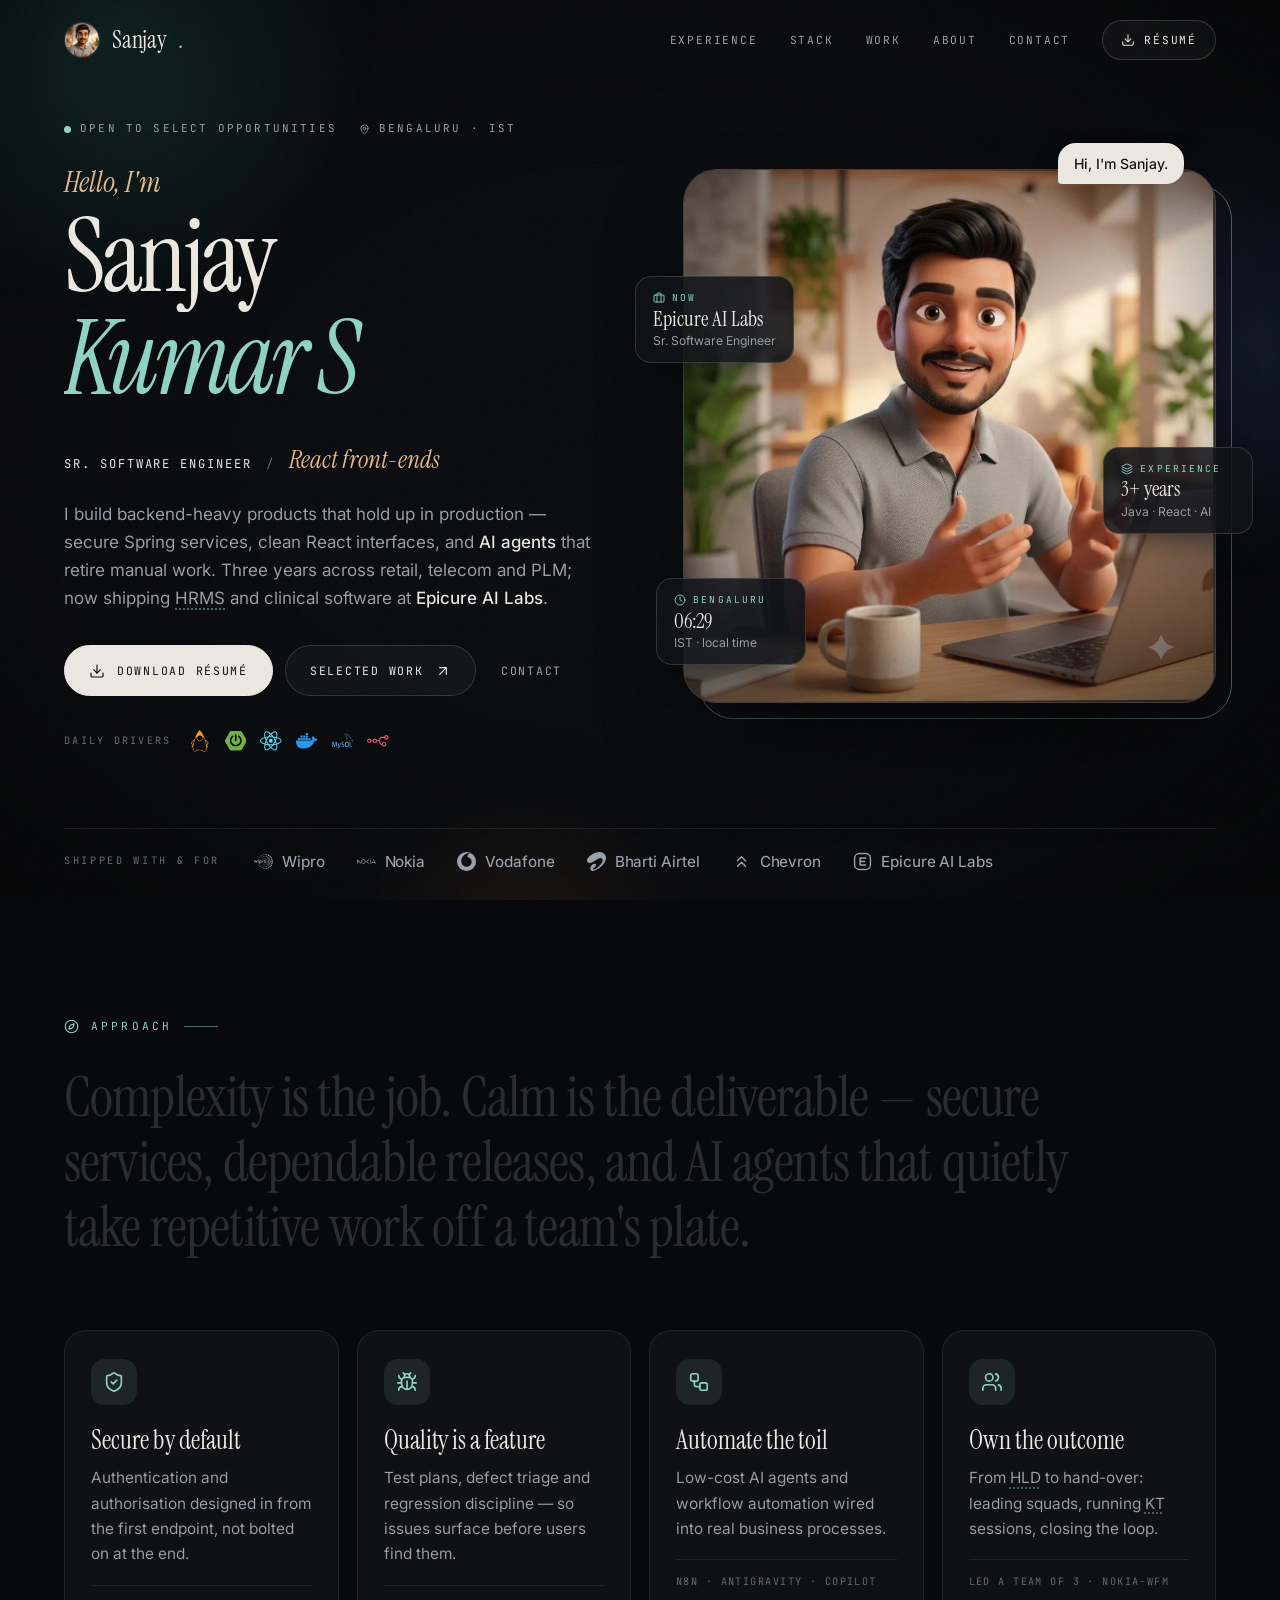
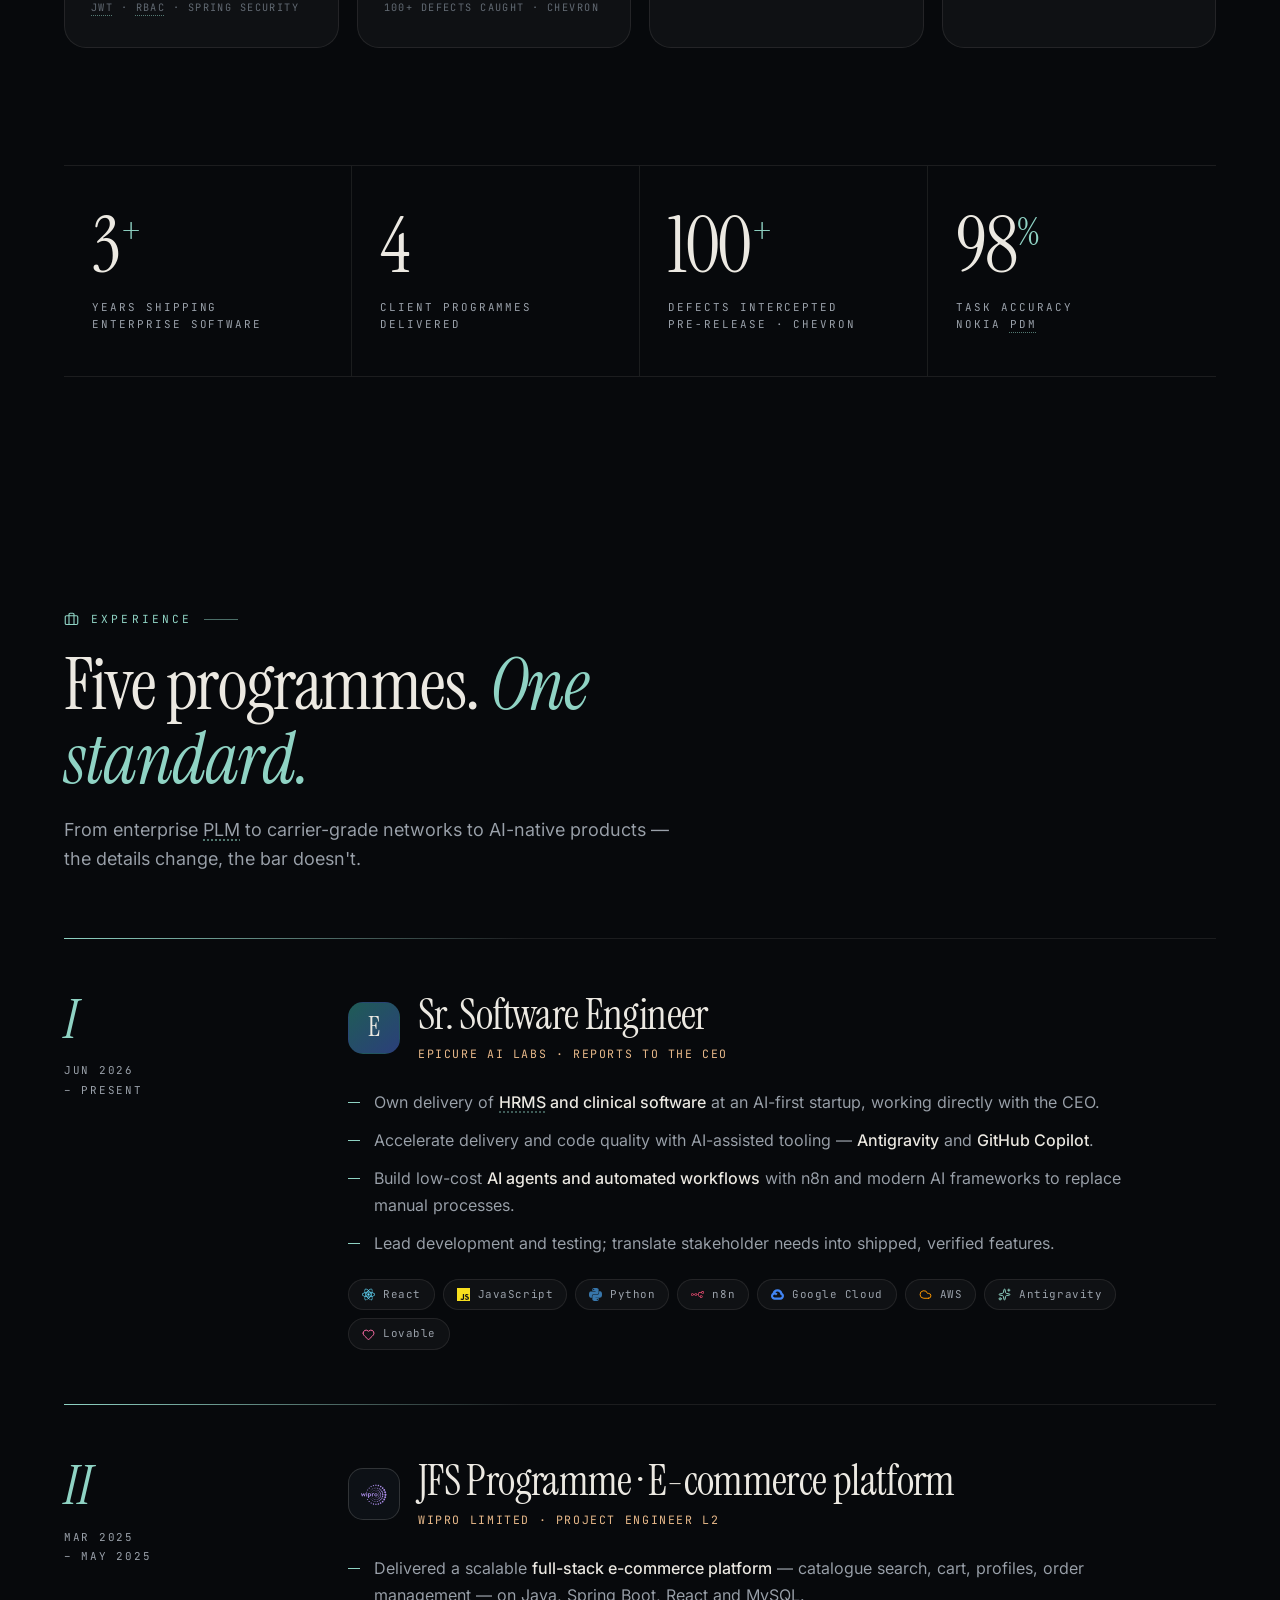
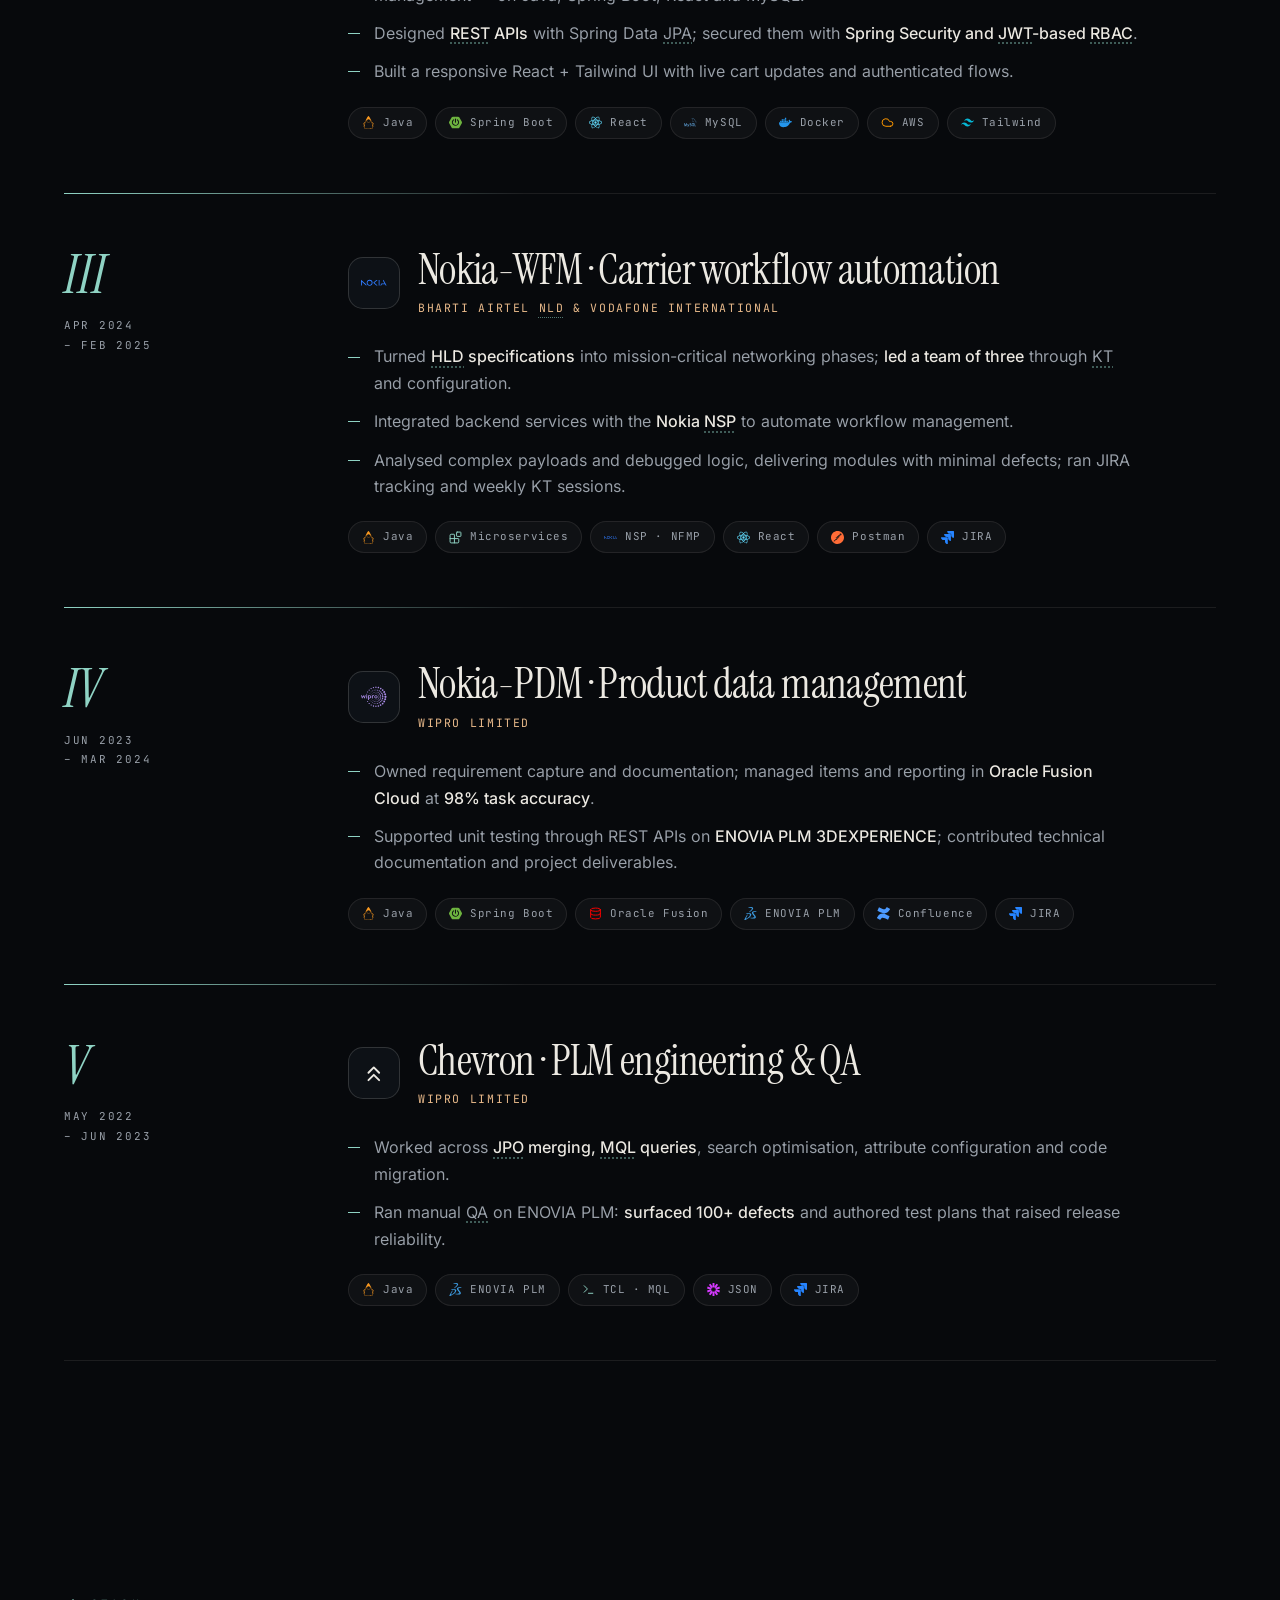
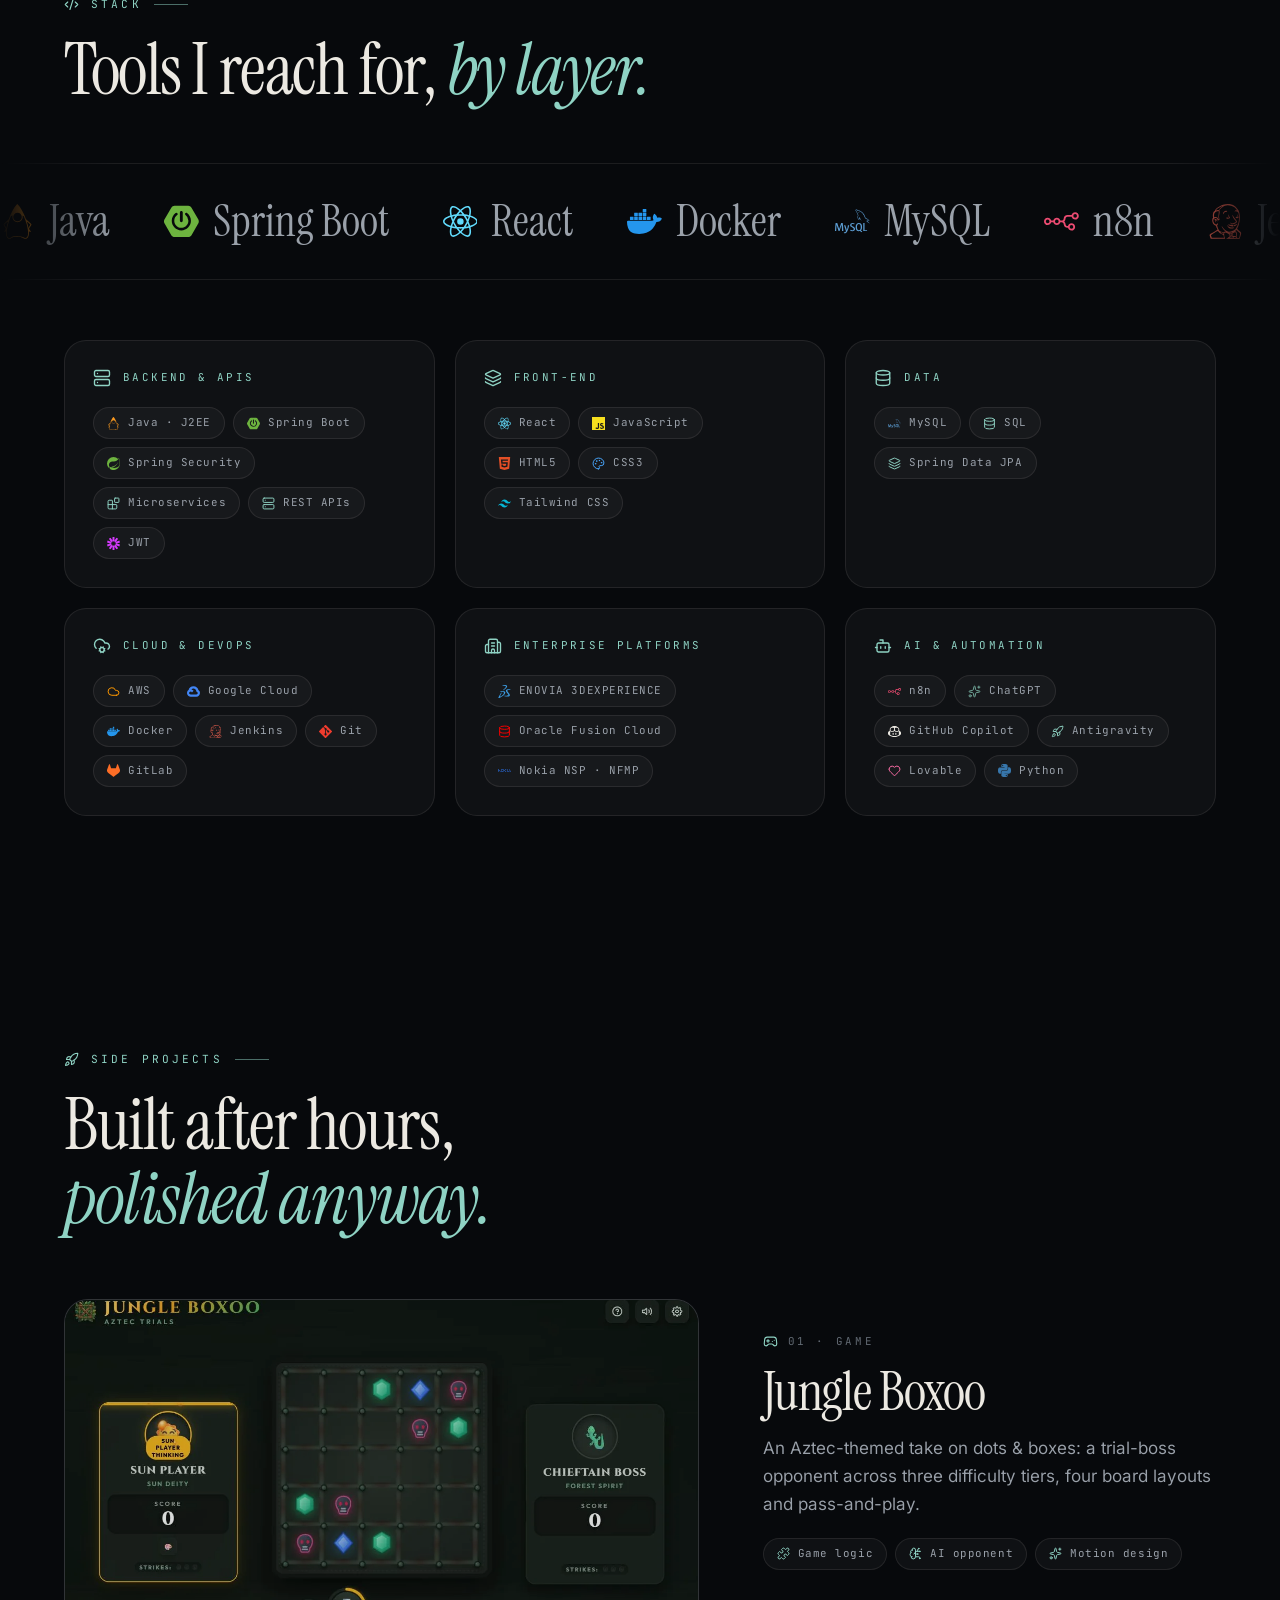
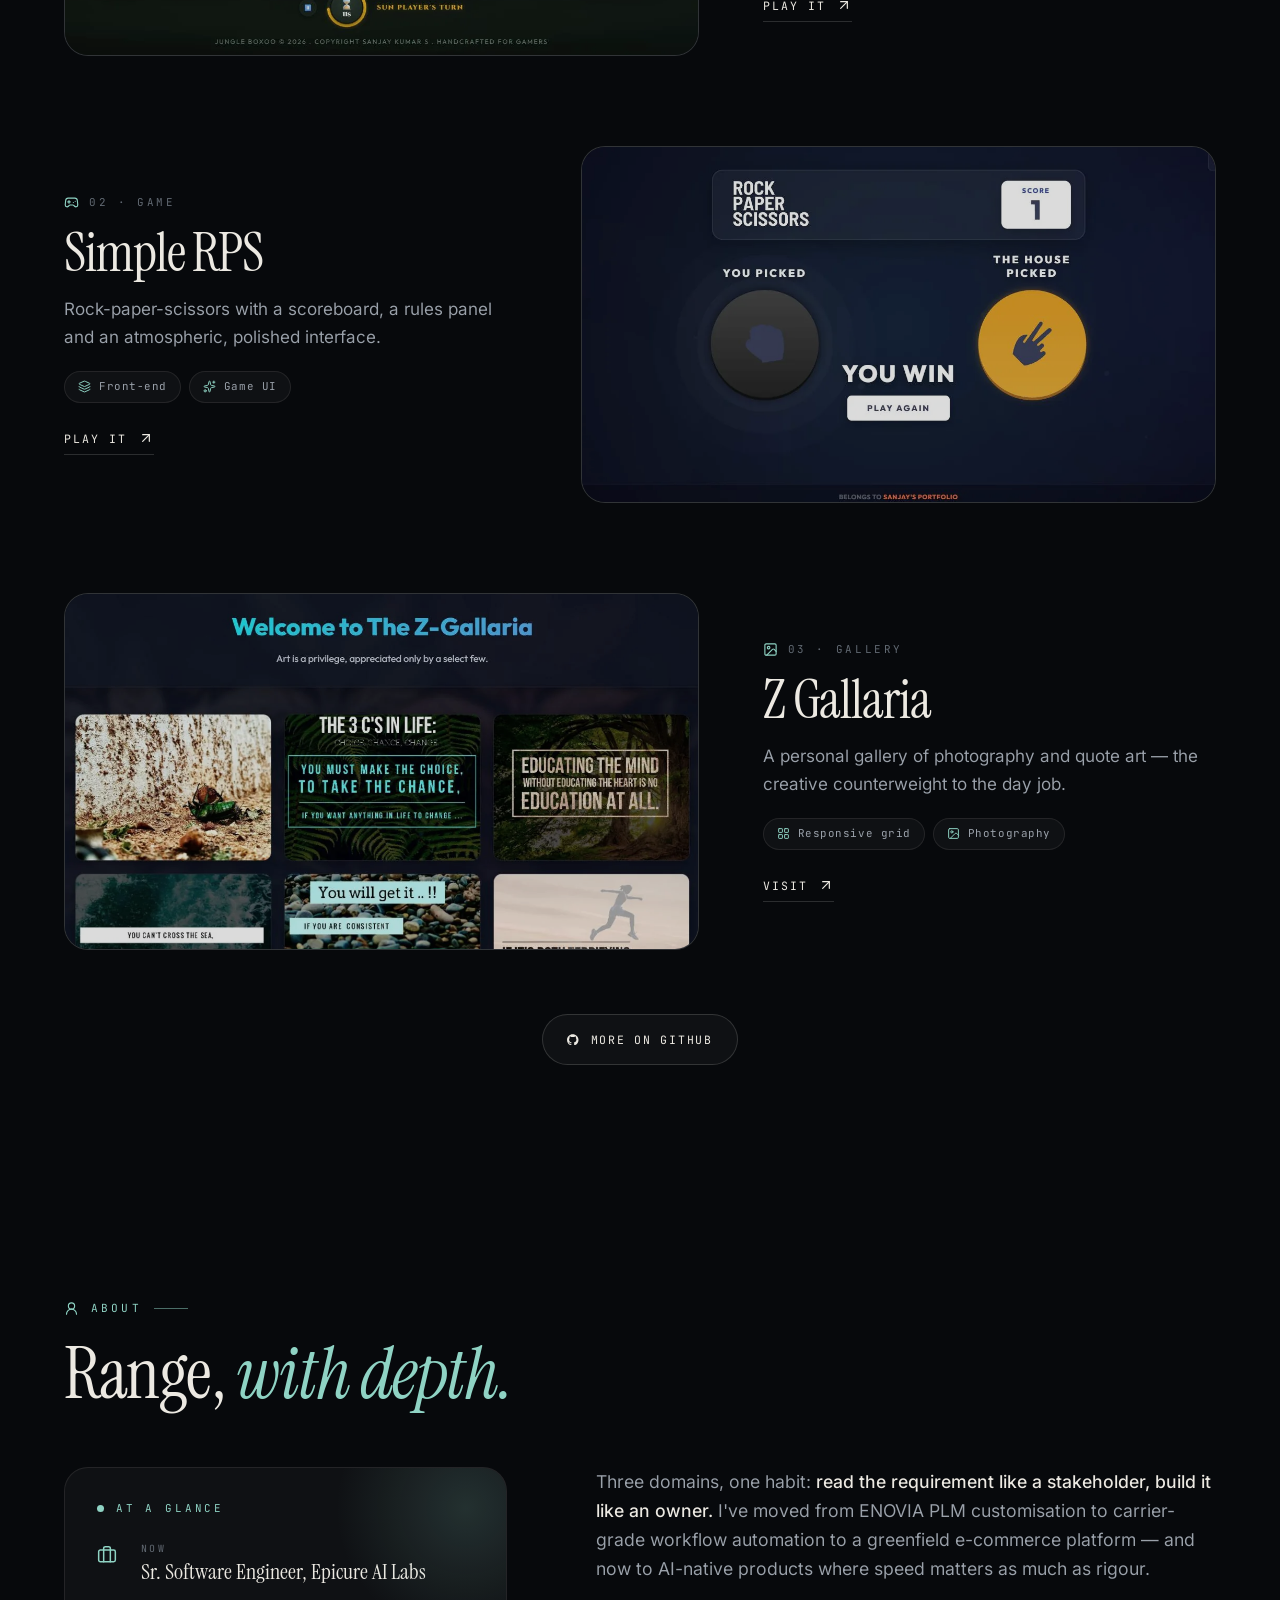
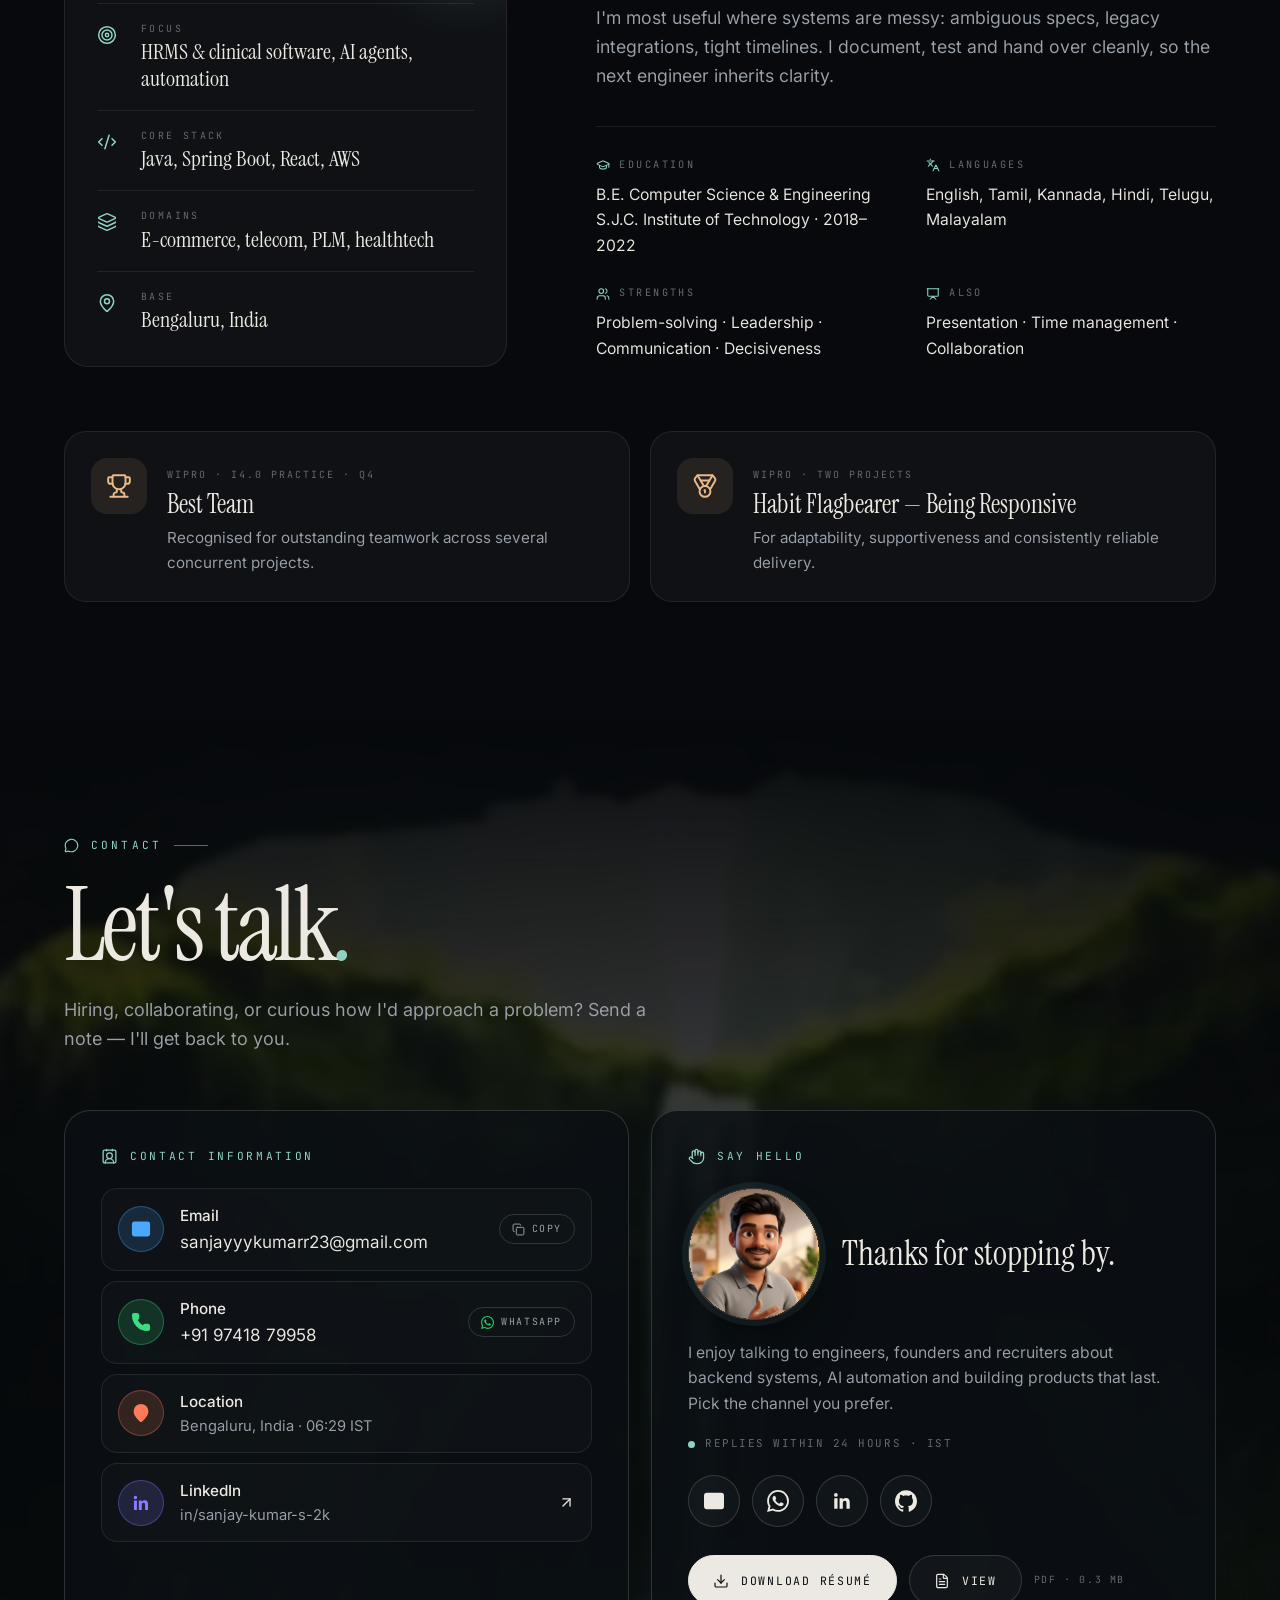
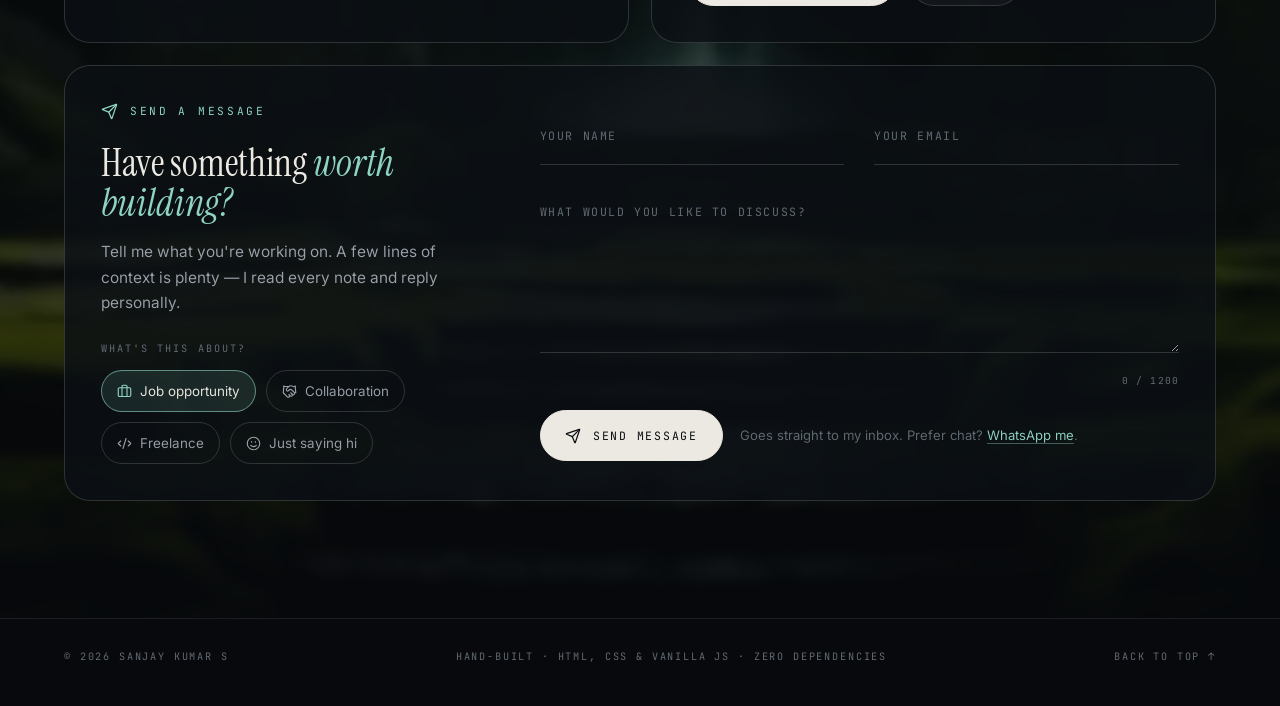
==== commit ab8c5e29: "minor changes Updated portfolio of SK" ====
--- a/index.html
+++ b/index.html
@@ -11,8 +11,8 @@
 <meta property="og:description" content="Secure Java platforms, React interfaces and AI-agent automation. Bengaluru, India.">
 <meta property="og:image" content="og.jpg">
 <meta name="twitter:card" content="summary_large_image">
-<link rel="icon" type="image/png" href="favicon.png">
-<link rel="apple-touch-icon" href="apple-touch-icon.png">
+<link rel="icon" type="image/png" sizes="64x64" href="favicon.png?v=3"><link rel="icon" type="image/png" sizes="32x32" href="favicon-32.png?v=3">
+<link rel="apple-touch-icon" href="apple-touch-icon.png?v=3">
 <link rel="preload" href="fonts/instrument-serif-400.woff2" as="font" type="font/woff2" crossorigin>
 <link rel="preload" href="fonts/inter-var.woff2" as="font" type="font/woff2" crossorigin>
 <link rel="preload" href="img/avatar/base.webp" as="image" type="image/webp">
--- a/css/style.css
+++ b/css/style.css
@@ -72,7 +72,7 @@
 
 /* ---------- navigation ---------- */
 .nav { position: fixed; top: 0; left: 0; right: 0; z-index: 100; display: flex; align-items: center; justify-content: space-between; padding: 20px var(--pad); transition: background .4s, padding .4s, transform .5s var(--ease), border-color .4s; border-bottom: 1px solid transparent; }
-.nav.scrolled { background: rgba(7,9,12,.7); backdrop-filter: blur(16px) saturate(1.2); -webkit-backdrop-filter: blur(16px) saturate(1.2); padding-top: 12px; padding-bottom: 12px; border-color: var(--line); }
+.nav.scrolled { background: rgba(7,9,12,.9); padding-top: 12px; padding-bottom: 12px; border-color: var(--line); }
 .nav.hide { transform: translateY(-100%); }
 .logo { position: relative; z-index: 120; display: flex; align-items: center; gap: 12px; font-family: var(--serif); font-size: 1.5rem; letter-spacing: -.01em; }
 .logo-face { width: 36px; height: 36px; border-radius: 50%; overflow: hidden; border: 1px solid var(--line-2); background: var(--bg-2); }
@@ -173,7 +173,7 @@
 .lid { position: absolute; left: -6%; right: -6%; top: 0; height: 135%; z-index: 4; background: linear-gradient(to bottom, var(--lid-a), var(--lid-b)); border-radius: 0 0 55% 55% / 0 0 32% 32%; box-shadow: 0 1px 0 rgba(28,12,6,.9); transform: translateY(calc((var(--lid, 0) - 1) * 105%)); }
 .av-steam { inset: 0; width: 100%; height: 100%; mix-blend-mode: screen; opacity: .9; }
 .av-shade { inset: 0; background: radial-gradient(ellipse at 50% 42%, transparent 55%, rgba(6,8,10,.5) 100%), linear-gradient(to top, rgba(7,9,12,.28), transparent 28%); z-index: 6; pointer-events: none; }
-.chip-float { position: absolute; z-index: 5; padding: 13px 17px; border-radius: 16px; border: 1px solid var(--line-2); background: rgba(12,16,21,.66); backdrop-filter: blur(14px); -webkit-backdrop-filter: blur(14px); display: grid; gap: 1px; min-width: 150px; animation: float 7s ease-in-out infinite; box-shadow: 0 16px 40px -18px rgba(0,0,0,.8); }
+.chip-float { position: absolute; z-index: 5; padding: 13px 17px; border-radius: 16px; border: 1px solid var(--line-2); background: rgba(12,16,21,.86); display: grid; gap: 1px; min-width: 150px; animation: float 7s ease-in-out infinite; box-shadow: 0 16px 40px -18px rgba(0,0,0,.8); }
 .chip-float small { display: flex; align-items: center; gap: 7px; font-family: var(--mono); font-size: .6rem; letter-spacing: .22em; text-transform: uppercase; color: var(--accent); }
 .chip-float small .ic { width: 12px; height: 12px; }
 .chip-float b { font-family: var(--serif); font-weight: 400; font-size: 1.32rem; line-height: 1.15; }
@@ -297,7 +297,7 @@
 .c-title { font-family: var(--serif); font-weight: 400; font-size: clamp(3rem, 8vw, 7rem); line-height: .96; letter-spacing: -.035em; margin: 22px 0 16px; }
 .c-title em { color: var(--accent); }
 .c-grid { display: grid; grid-template-columns: 1fr 1fr; gap: 22px; margin-top: 56px; }
-.card { padding: clamp(24px, 3vw, 36px); border: 1px solid var(--line-2); border-radius: 26px; background: rgba(12,16,21,.6); backdrop-filter: blur(14px); -webkit-backdrop-filter: blur(14px); }
+.card { padding: clamp(24px, 3vw, 36px); border: 1px solid var(--line-2); border-radius: 26px; background: rgba(12,16,21,.82); }
 .card h3 { display: flex; align-items: center; gap: 12px; font-family: var(--mono); font-size: .7rem; letter-spacing: .24em; text-transform: uppercase; color: var(--accent); font-weight: 400; margin-bottom: 22px; }
 .card h3 .ic { width: 17px; height: 17px; }
 .rows { display: grid; gap: 10px; }
@@ -382,10 +382,6 @@
 @media (hover: none) { .glow { display: none; } }
 
 /* ---------- performance & cinematic scroll ---------- */
-html { scroll-behavior: auto; }
-.hero-visual, .hero-copy { will-change: transform, opacity; }
-.sm .hero-copy, .sm .hero-visual { backface-visibility: hidden; }
-.shot img { will-change: transform; }
 .js [data-reveal] { transform: translate3d(0, 44px, 0) scale(.985); transition-duration: 1.3s; }
 .js [data-reveal].in { transform: none; }
 .js .project[data-reveal] { transform: translate3d(0, 70px, 0) scale(.965); }
@@ -439,3 +435,31 @@
 @media (hover: none) { .shot img.b { animation: altswap 9s ease-in-out infinite; } .project:nth-child(2) .shot img.b { animation-delay: 3s; } .project:nth-child(3) .shot img.b { animation-delay: 6s; } }
 @keyframes altswap { 0%, 38% { opacity: 0; } 50%, 88% { opacity: 1; } 100% { opacity: 0; } }
 @media (prefers-reduced-motion: reduce) { .shot img.b { animation: none; } }
+
+/* ---------- scroll performance layer ---------- */
+@property --hx { syntax: "<number>"; inherits: false; initial-value: 0; }
+@property --hy { syntax: "<number>"; inherits: false; initial-value: 0; }
+@property --hr { syntax: "<number>"; inherits: false; initial-value: 0; }
+@property --ex { syntax: "<number>"; inherits: false; initial-value: 0; }
+@property --ey { syntax: "<number>"; inherits: false; initial-value: 0; }
+@property --lid { syntax: "<number>"; inherits: false; initial-value: 0; }
+@property --har { syntax: "<number>"; inherits: false; initial-value: 0; }
+@property --hay { syntax: "<number>"; inherits: false; initial-value: 0; }
+@property --hax { syntax: "<number>"; inherits: false; initial-value: 0; }
+@property --tx { syntax: "<number>"; inherits: false; initial-value: 0; }
+@property --ty { syntax: "<number>"; inherits: false; initial-value: 0; }
+@property --breath { syntax: "<number>"; inherits: false; initial-value: 1; }
+.orb.o1 { width: 46vmax; height: 46vmax; } .orb.o2 { width: 40vmax; height: 40vmax; } .orb.o3 { width: 32vmax; height: 32vmax; }
+.is-scrolling .orb, .is-scrolling .hv-glow, .is-scrolling .dot, .is-scrolling .grain { animation-play-state: paused; }
+.hero, .numbers, #experience, #stack, #work, #about { contain: layout paint; }
+
+/* cinematic scroll — driven by the compositor, no JS in the scroll path */
+@supports (animation-timeline: view()) {
+  @keyframes heroOut { to { opacity: 0; transform: translate3d(0, 80px, 0); } }
+  @keyframes heroVis { to { transform: translate3d(0, -46px, 0) scale(.94); } }
+  @keyframes shotPlx { from { transform: translate3d(0, -6%, 0) scale(1.14); } to { transform: translate3d(0, 6%, 0) scale(1.14); } }
+  .hero-copy { animation: heroOut linear both; animation-timeline: scroll(root block); animation-range: 0 80vh; }
+  .hero-visual { animation: heroVis linear both; animation-timeline: scroll(root block); animation-range: 0 80vh; }
+  .shot img { animation: shotPlx linear both; animation-timeline: view(); animation-range: cover 0% cover 100%; }
+}
+@media (prefers-reduced-motion: reduce) { .hero-copy, .hero-visual, .shot img { animation: none !important; } }
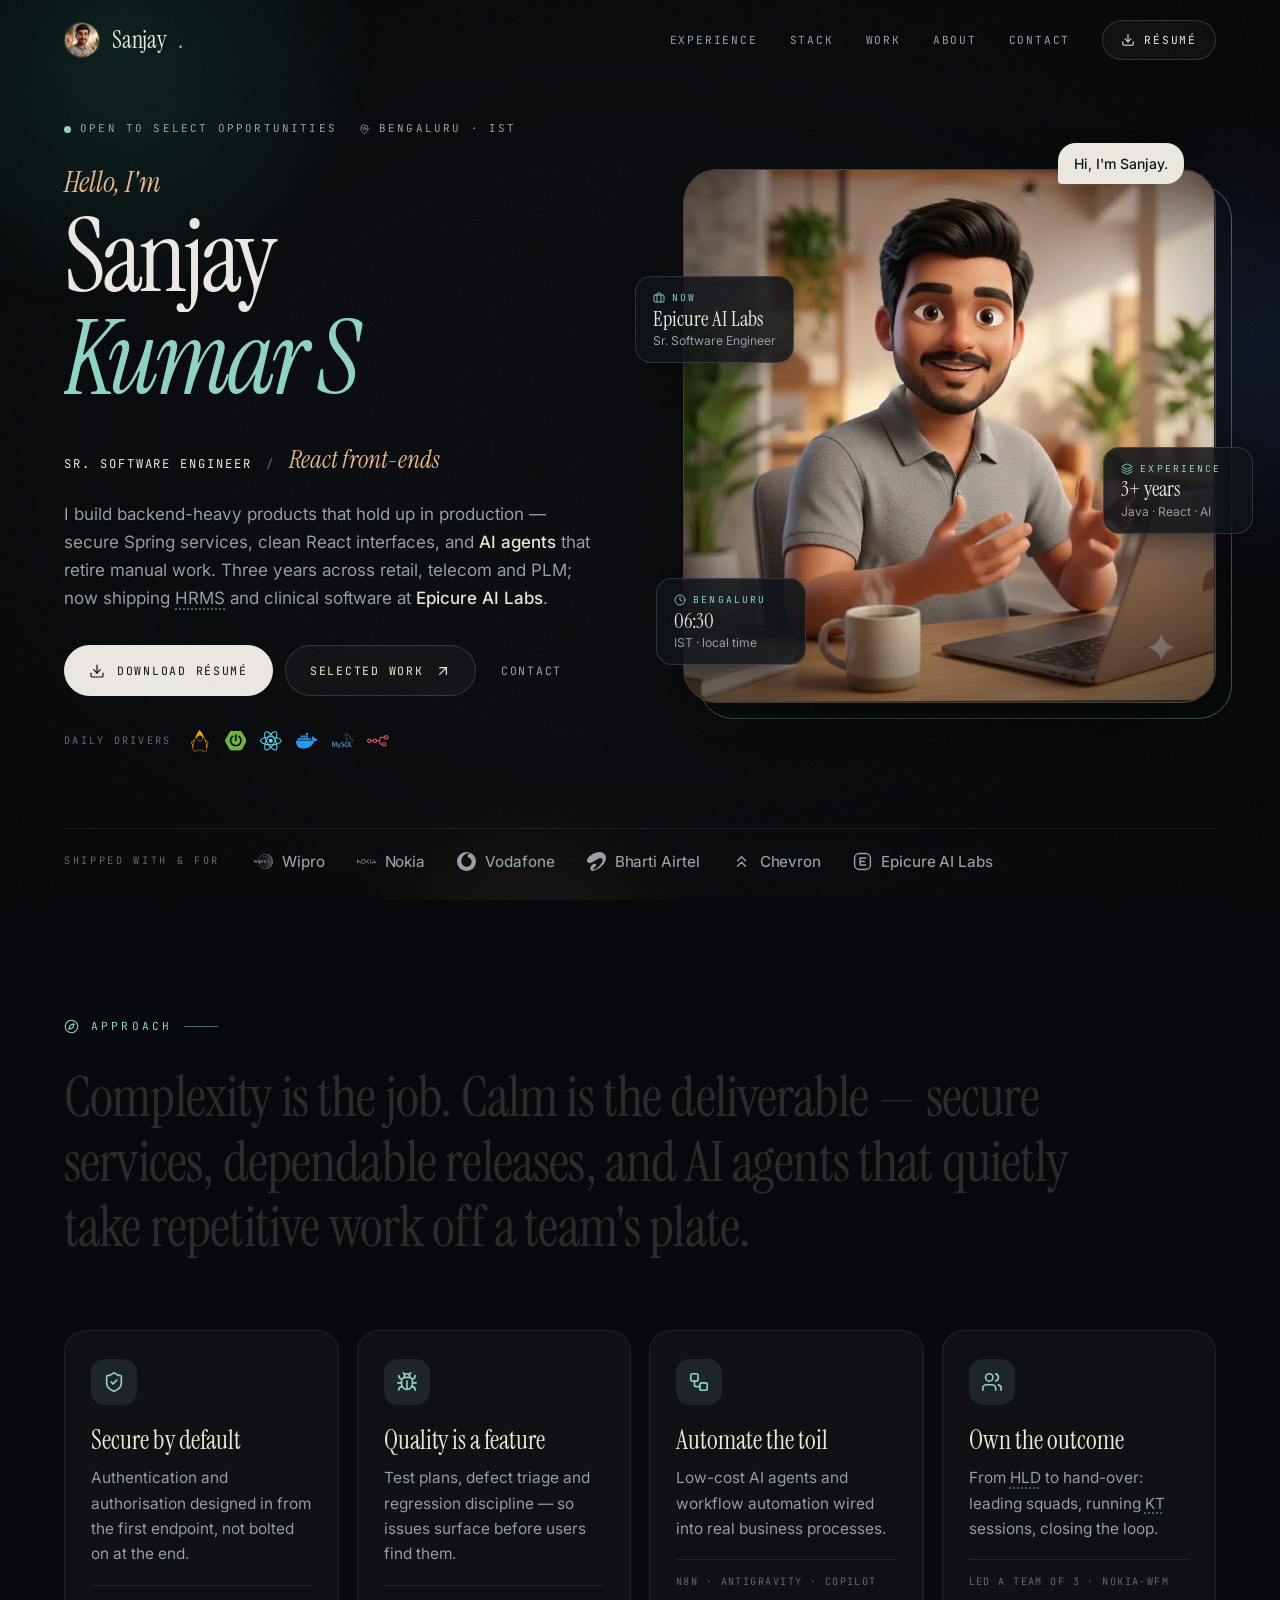
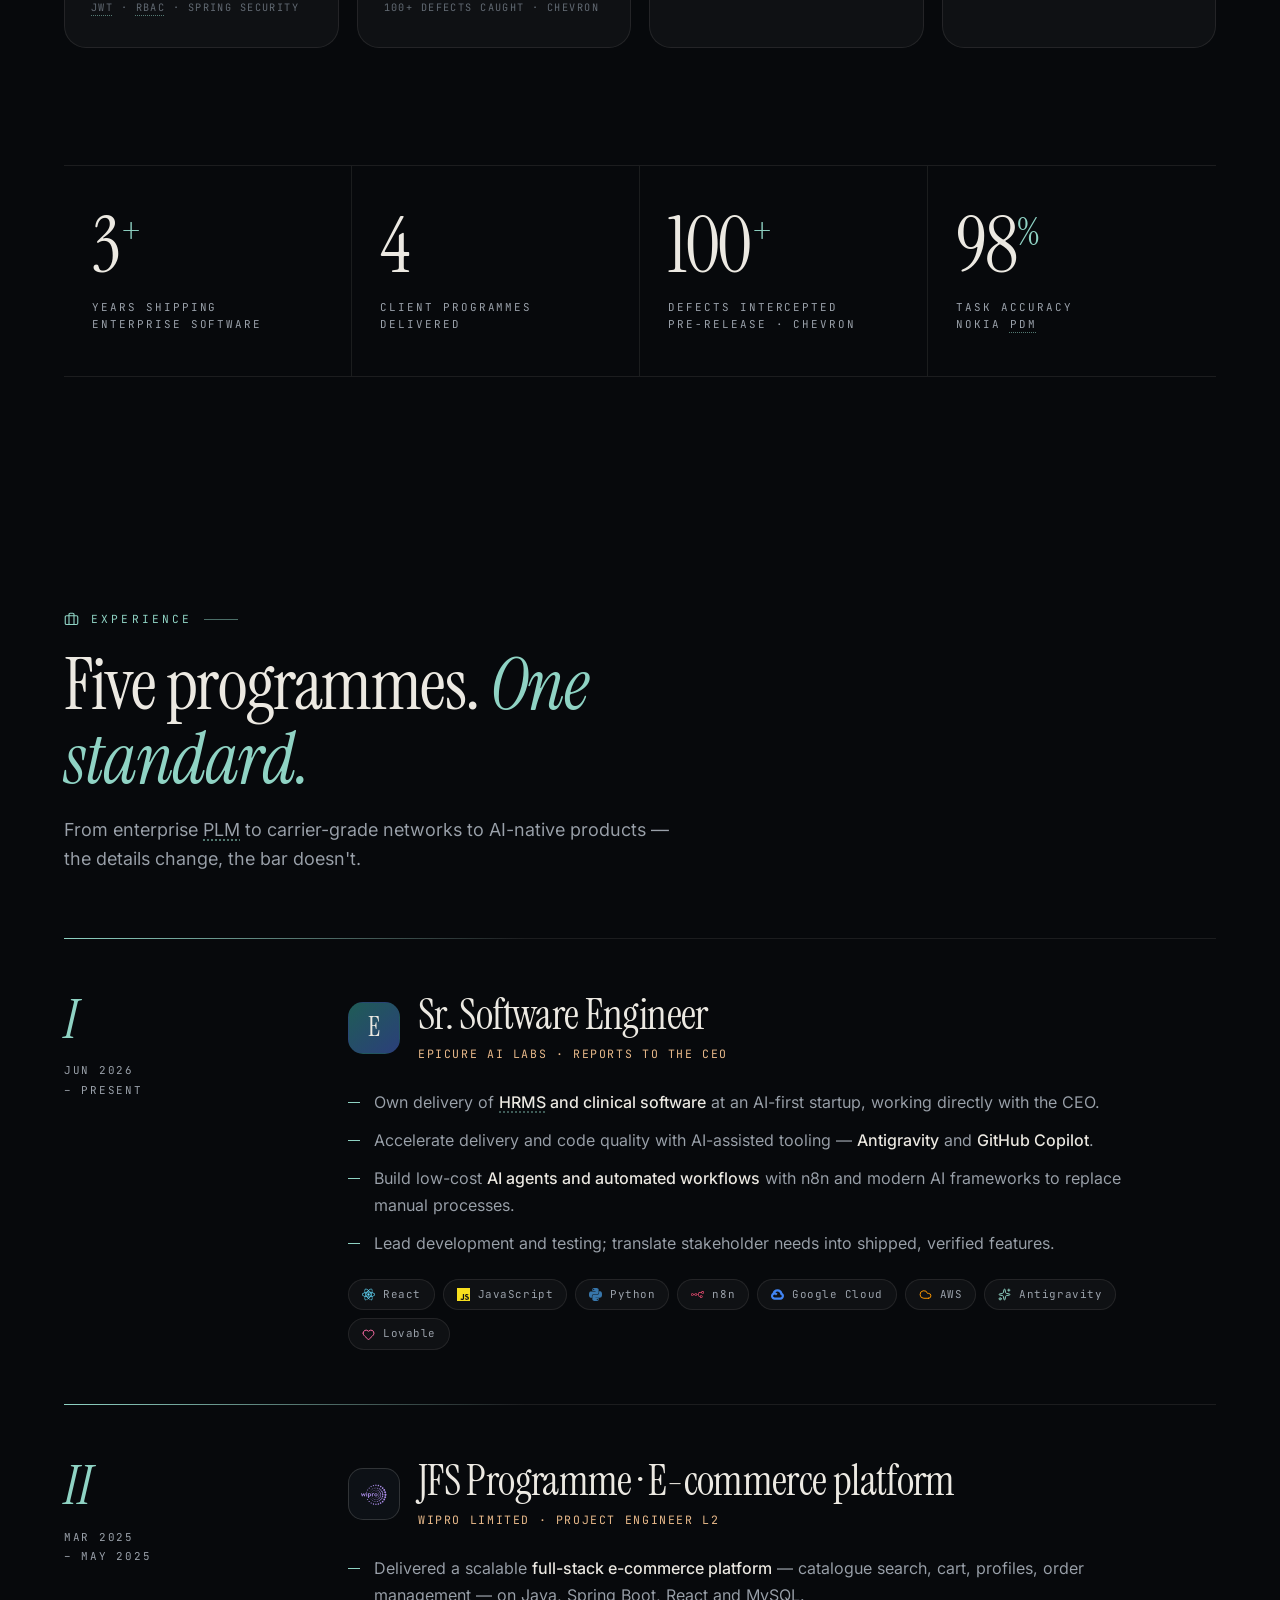
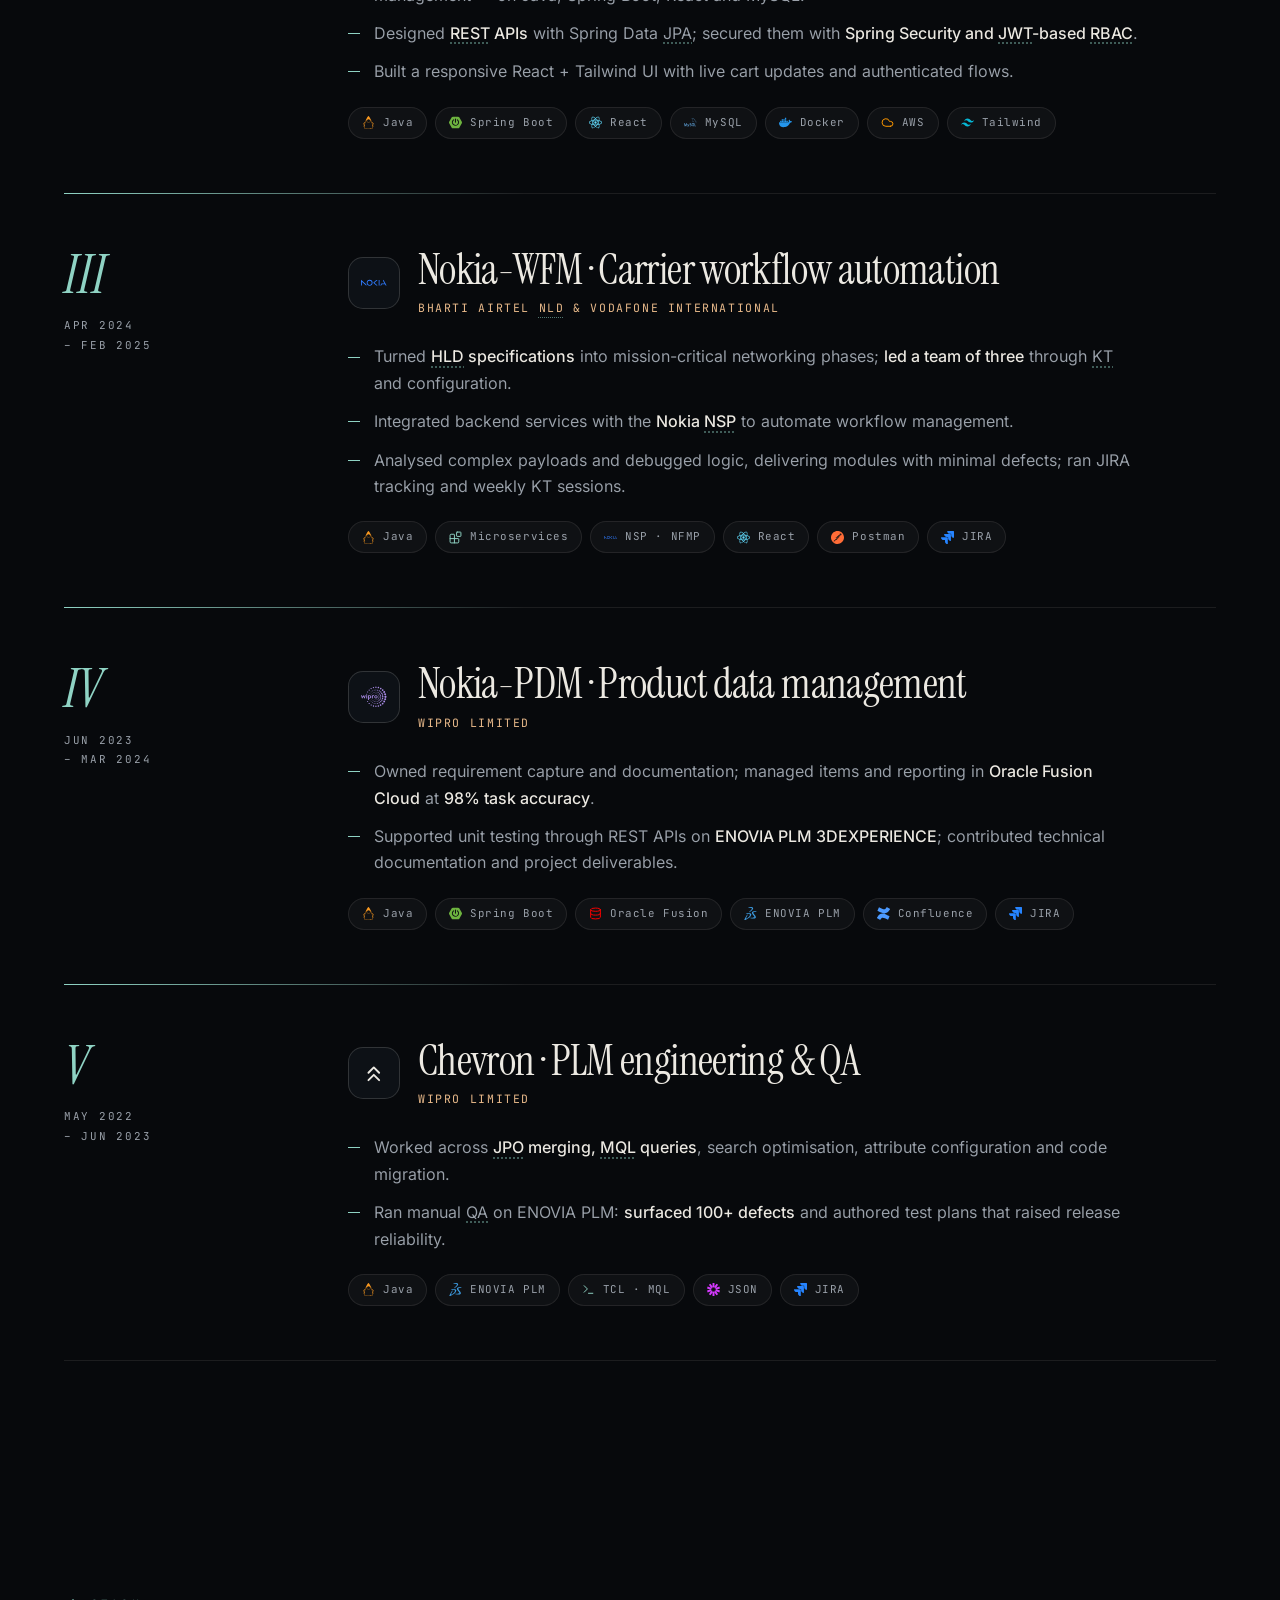
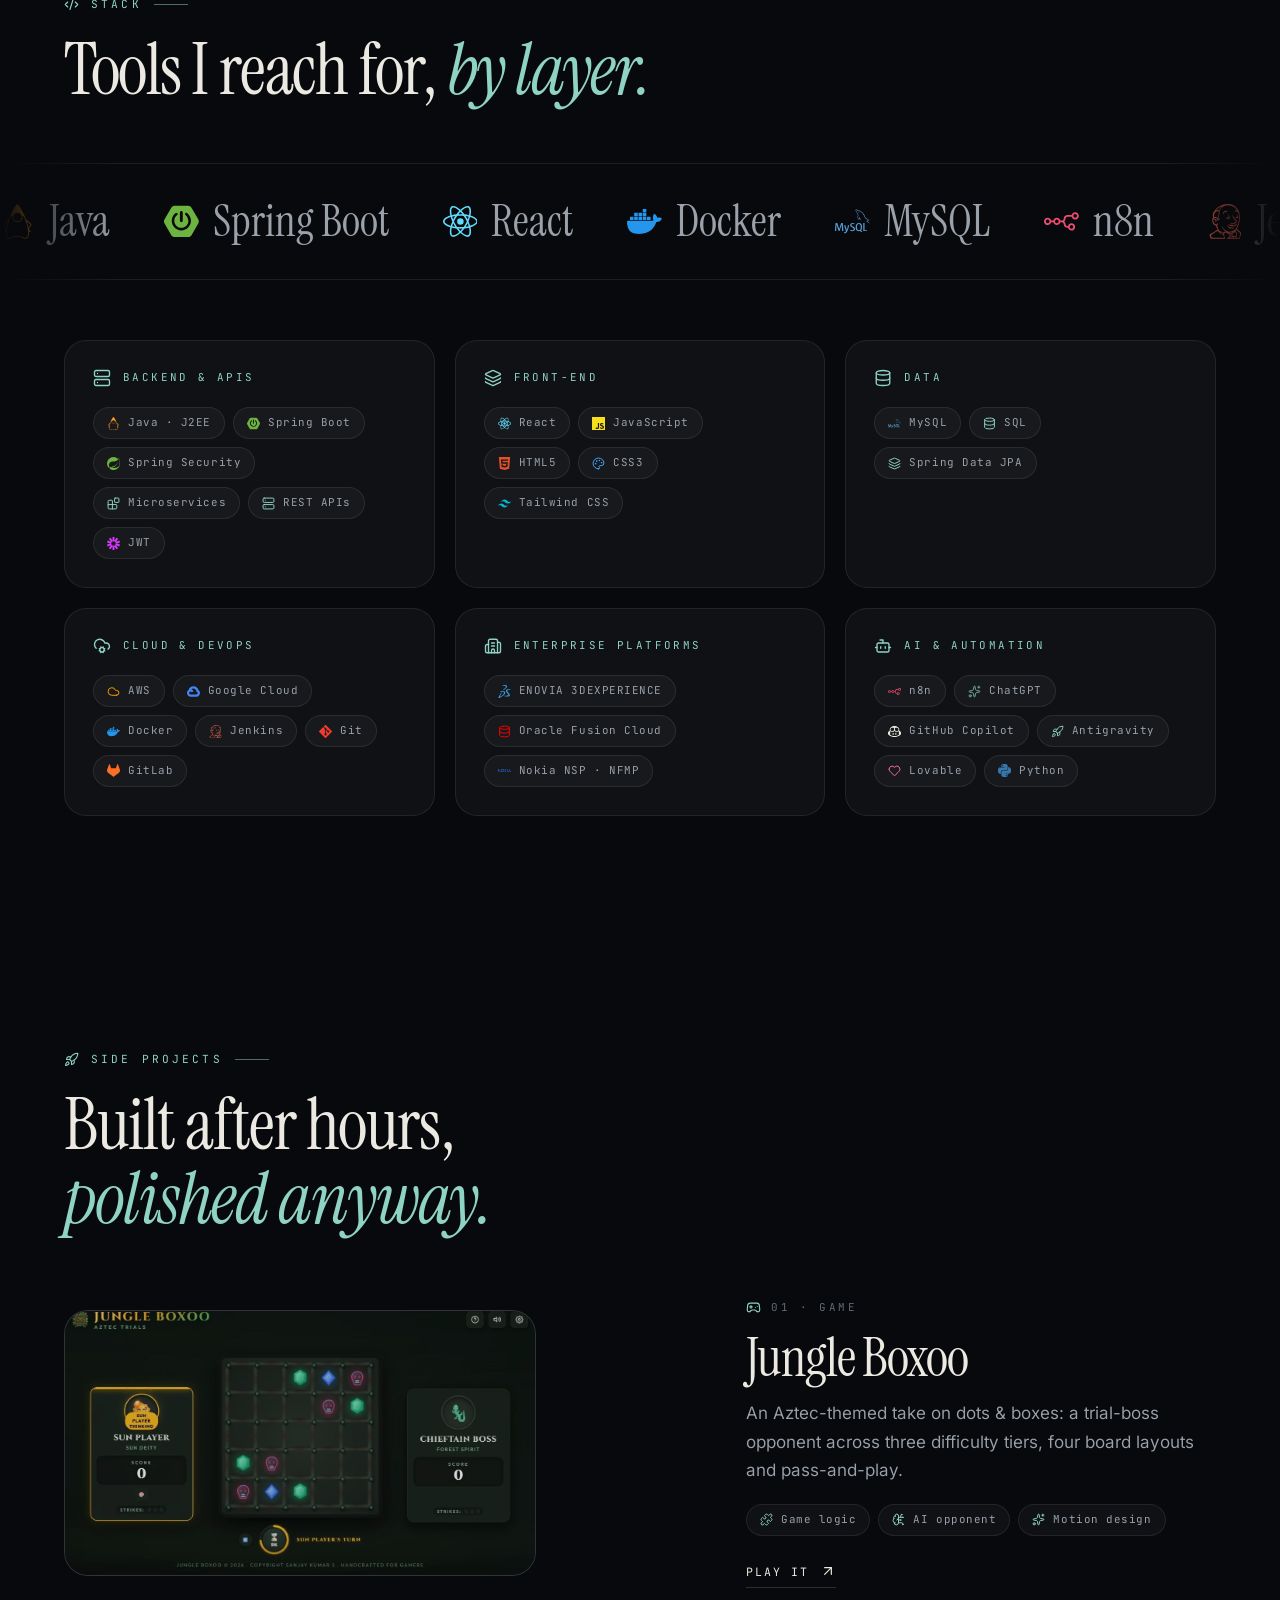
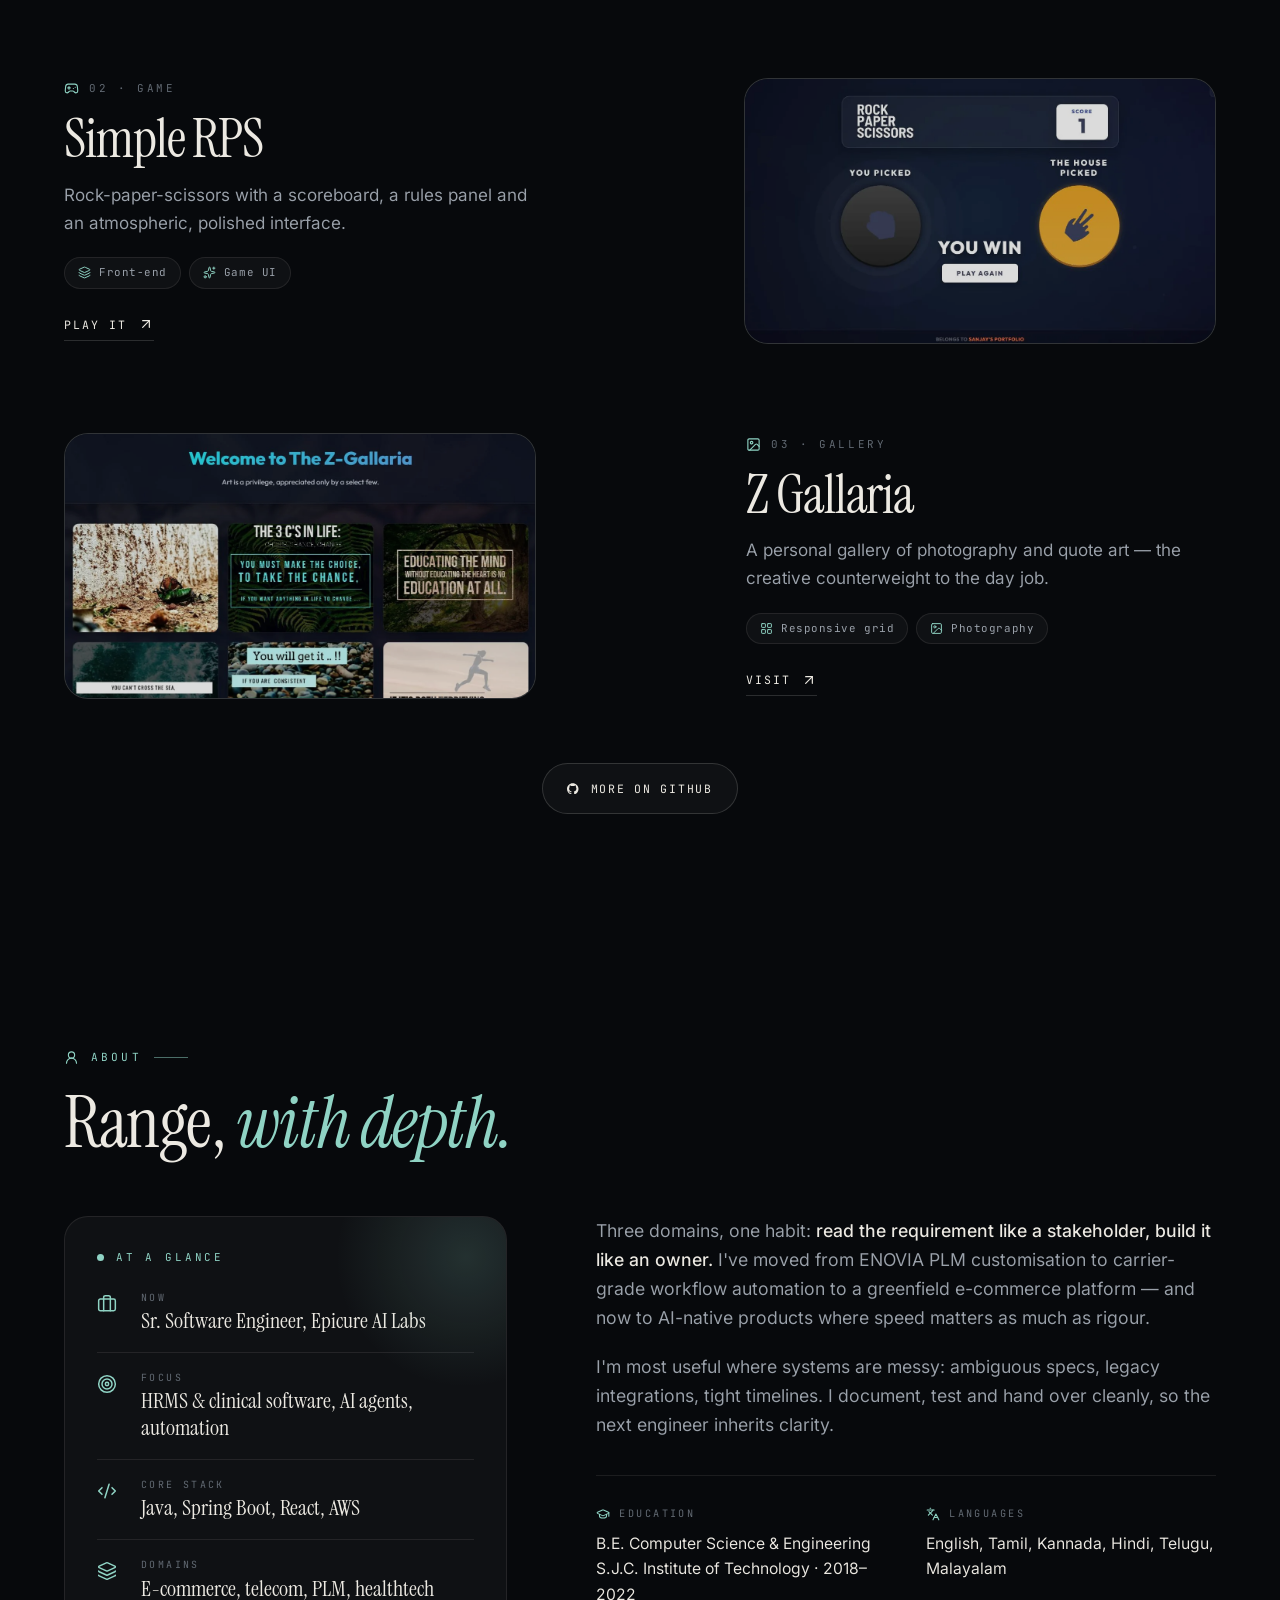
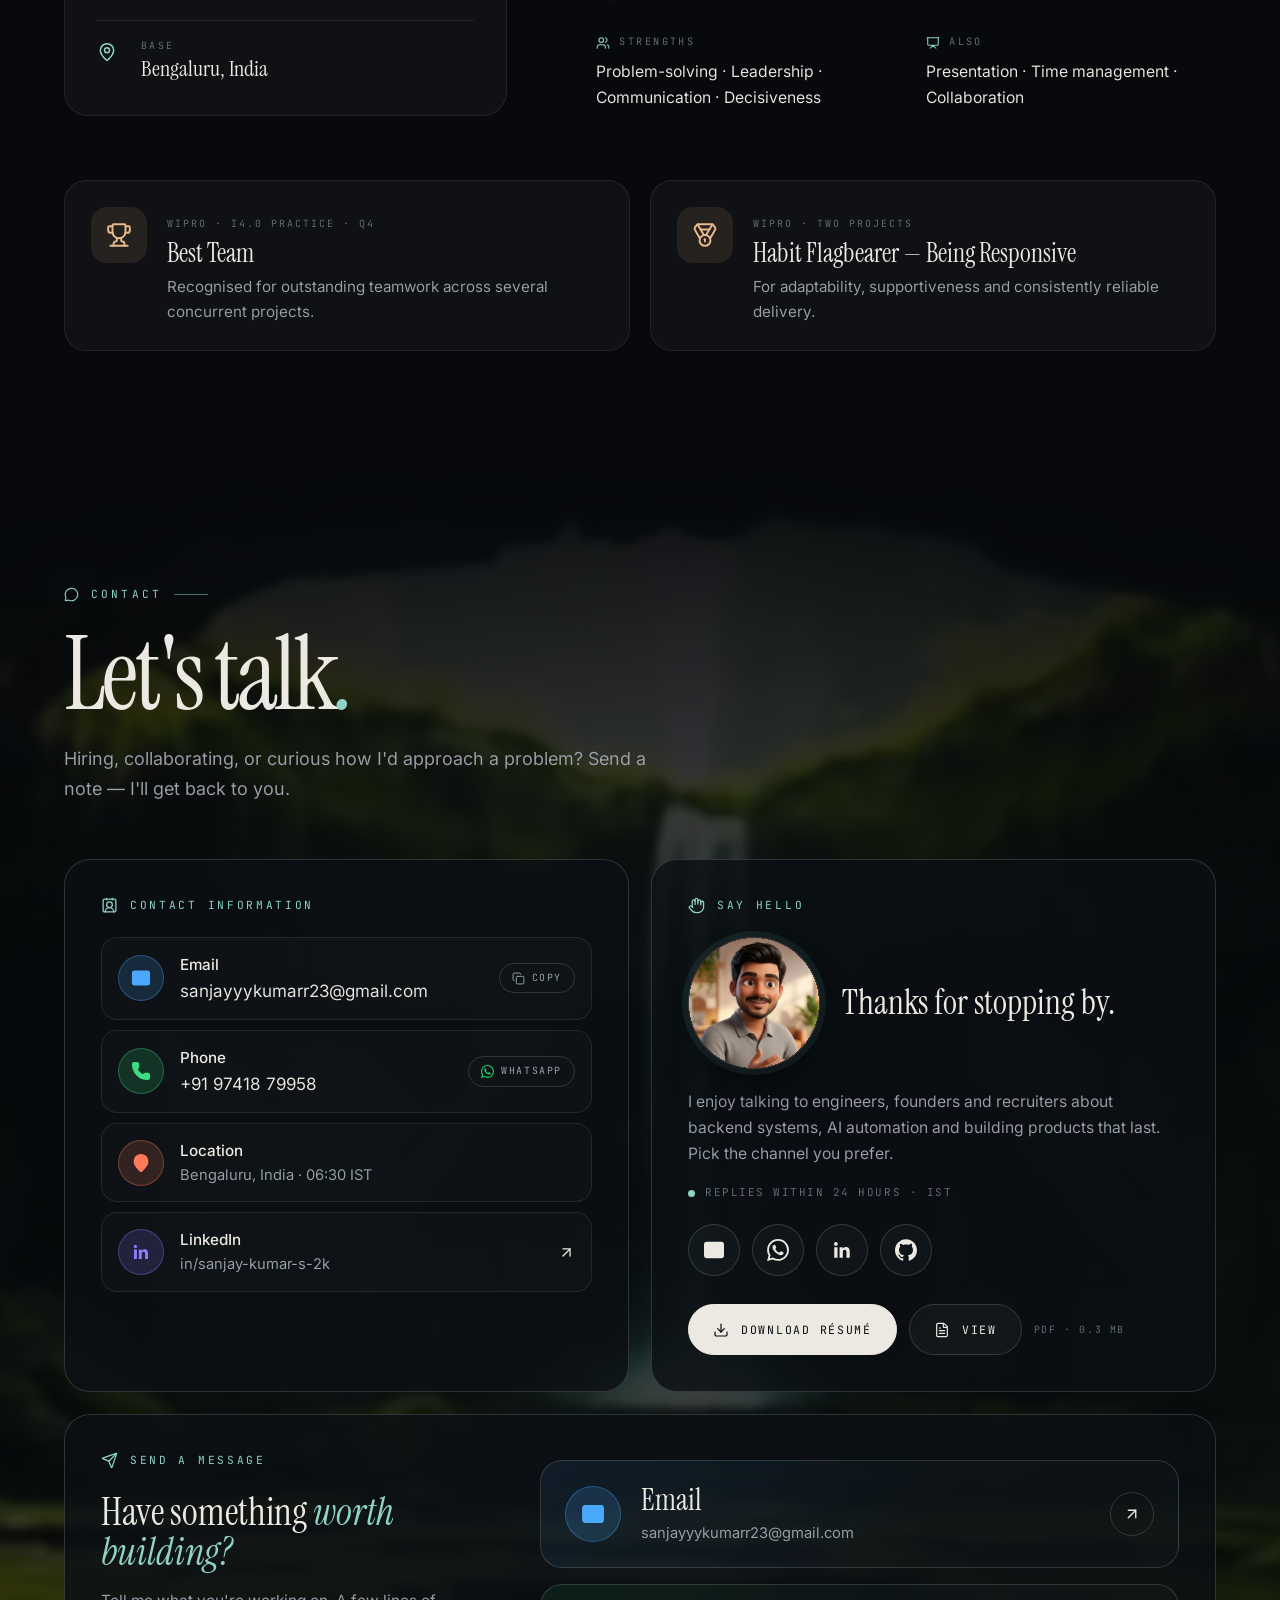
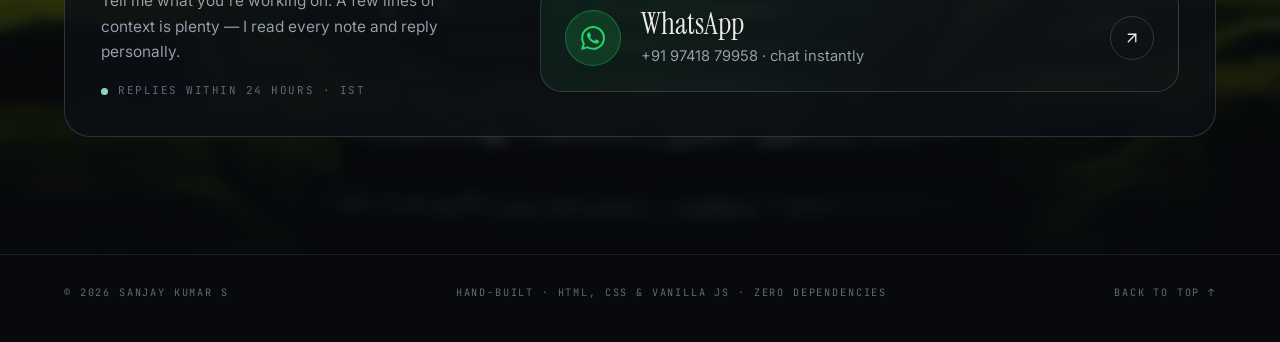
==== commit cceebcf8: "minor changes - portfolio v3 upgraded" ====
--- a/index.html
+++ b/index.html
@@ -573,49 +573,32 @@
         </div>
       </div>
 
-      <form class="card msg" id="form" name="contact" method="POST" action="/" data-netlify="true" netlify-honeypot="bot-field" data-reveal style="grid-column:1 / -1" novalidate>
-        <input type="hidden" name="form-name" value="contact">
-        <p class="hp" aria-hidden="true"><label>Leave this empty <input name="bot-field" tabindex="-1" autocomplete="off"></label></p>
+      <div class="card msg" data-reveal style="grid-column:1 / -1">
         <div class="msg-grid">
           <div class="msg-side">
             <h3><svg class="ic" viewBox="0 0 24 24" fill="none" stroke="currentColor" stroke-width="1.8" stroke-linecap="round" stroke-linejoin="round" aria-hidden="true"><path d="M14.536 21.686a.5.5 0 0 0 .937-.024l6.5-19a.496.496 0 0 0-.635-.635l-19 6.5a.5.5 0 0 0-.024.937l7.93 3.18a2 2 0 0 1 1.112 1.11z" />
   <path d="m21.854 2.147-10.94 10.939" /></svg> Send a message</h3>
             <h4 class="msg-h">Have something <em>worth building?</em></h4>
             <p class="msg-p">Tell me what you're working on. A few lines of context is plenty &mdash; I read every note and reply personally.</p>
-            <fieldset class="topics">
-              <legend>What's this about?</legend>
-              <label class="topic"><input type="radio" name="topic" value="Job opportunity" checked><span><svg class="ic" viewBox="0 0 24 24" fill="none" stroke="currentColor" stroke-width="1.8" stroke-linecap="round" stroke-linejoin="round" aria-hidden="true"><path d="M16 20V4a2 2 0 0 0-2-2h-4a2 2 0 0 0-2 2v16" />
-  <rect width="20" height="14" x="2" y="6" rx="2" /></svg> Job opportunity</span></label>
-              <label class="topic"><input type="radio" name="topic" value="Project collaboration"><span><svg class="ic" viewBox="0 0 24 24" fill="none" stroke="currentColor" stroke-width="1.8" stroke-linecap="round" stroke-linejoin="round" aria-hidden="true"><path d="m11 17 2 2a1 1 0 1 0 3-3" />
-  <path d="m14 14 2.5 2.5a1 1 0 1 0 3-3l-3.88-3.88a3 3 0 0 0-4.24 0l-.88.88a1 1 0 1 1-3-3l2.81-2.81a5.79 5.79 0 0 1 7.06-.87l.47.28a2 2 0 0 0 1.42.25L21 4" />
-  <path d="m21 3 1 11h-2" />
-  <path d="M3 3 2 14l6.5 6.5a1 1 0 1 0 3-3" />
-  <path d="M3 4h8" /></svg> Collaboration</span></label>
-              <label class="topic"><input type="radio" name="topic" value="Freelance / contract"><span><svg class="ic" viewBox="0 0 24 24" fill="none" stroke="currentColor" stroke-width="1.8" stroke-linecap="round" stroke-linejoin="round" aria-hidden="true"><path d="m18 16 4-4-4-4" />
-  <path d="m6 8-4 4 4 4" />
-  <path d="m14.5 4-5 16" /></svg> Freelance</span></label>
-              <label class="topic"><input type="radio" name="topic" value="Just saying hi"><span><svg class="ic" viewBox="0 0 24 24" fill="none" stroke="currentColor" stroke-width="1.8" stroke-linecap="round" stroke-linejoin="round" aria-hidden="true"><path d="M15 10V9" />
-  <path d="M16.472 15a6 6 0 01-8.943 0" />
-  <path d="M9 10V9" />
-  <circle cx="12" cy="12" r="10" /></svg> Just saying hi</span></label>
-            </fieldset>
+            <p class="avail"><i class="dot"></i>Replies within 24 hours &middot; IST</p>
           </div>
-          <div class="form">
-            <div class="field"><input id="f-name" name="name" placeholder=" " required autocomplete="name" maxlength="80"><label for="f-name">Your name</label></div>
-            <div class="field"><input id="f-email" type="email" name="email" placeholder=" " required autocomplete="email" maxlength="120"><label for="f-email">Your email</label></div>
-            <div class="field full"><textarea id="f-msg" name="message" rows="5" placeholder=" " required minlength="10" maxlength="1200"></textarea><label for="f-msg">What would you like to discuss?</label><span class="cnt" id="cnt" aria-hidden="true">0 / 1200</span></div>
-            <div class="actions"><button class="btn solid" type="submit" id="sendBtn" data-magnetic><svg class="ic" viewBox="0 0 24 24" fill="none" stroke="currentColor" stroke-width="1.8" stroke-linecap="round" stroke-linejoin="round" aria-hidden="true"><path d="M14.536 21.686a.5.5 0 0 0 .937-.024l6.5-19a.496.496 0 0 0-.635-.635l-19 6.5a.5.5 0 0 0-.024.937l7.93 3.18a2 2 0 0 1 1.112 1.11z" />
-  <path d="m21.854 2.147-10.94 10.939" /></svg> <span>Send message</span></button><span class="note" id="formNote">Goes straight to my inbox. Prefer chat? <a href="https://wa.me/919741879958" target="_blank" rel="noopener noreferrer">WhatsApp me</a>.</span></div>
-            <p class="form-err" id="formErr" role="alert" hidden></p>
+          <div class="chans">
+            <a class="chan" href="mailto:sanjayyykumarr23@gmail.com?subject=Hello%20Sanjay%20%E2%80%94%20via%20your%20portfolio&body=Hi%20Sanjay%2C%0A%0AI%20came%20across%20your%20portfolio%20and%20would%20like%20to%20talk%20about%20" style="--c:#4aa8ff">
+              <span class="badge"><svg class="ic" viewBox="0 0 24 24" fill="none" stroke="currentColor" stroke-width="1.8" stroke-linecap="round" stroke-linejoin="round" aria-hidden="true"><path d="m22 7-8.991 5.727a2 2 0 0 1-2.009 0L2 7" />
+  <rect x="2" y="4" width="20" height="16" rx="2" /></svg></span>
+              <span class="chan-t"><b>Email</b><span>sanjayyykumarr23@gmail.com</span></span>
+              <span class="chan-go"><svg class="ic" viewBox="0 0 24 24" fill="none" stroke="currentColor" stroke-width="1.8" stroke-linecap="round" stroke-linejoin="round" aria-hidden="true"><path d="M7 7h10v10" />
+  <path d="M7 17 17 7" /></svg></span>
+            </a>
+            <a class="chan" href="https://wa.me/919741879958?text=Hi%20Sanjay%2C%20I%20came%20across%20your%20portfolio%20and%20would%20like%20to%20connect%20about%20" target="_blank" rel="noopener noreferrer" style="--c:#25d366">
+              <span class="badge"><svg class="bi" viewBox="0 0 24 24" style="--c:#25D366" aria-hidden="true"><path d="M17.472 14.382c-.297-.149-1.758-.867-2.03-.967-.273-.099-.471-.148-.67.15-.197.297-.767.966-.94 1.164-.173.199-.347.223-.644.075-.297-.15-1.255-.463-2.39-1.475-.883-.788-1.48-1.761-1.653-2.059-.173-.297-.018-.458.13-.606.134-.133.298-.347.446-.52.149-.174.198-.298.298-.497.099-.198.05-.371-.025-.52-.075-.149-.669-1.612-.916-2.207-.242-.579-.487-.5-.669-.51-.173-.008-.371-.01-.57-.01-.198 0-.52.074-.792.372-.272.297-1.04 1.016-1.04 2.479 0 1.462 1.065 2.875 1.213 3.074.149.198 2.096 3.2 5.077 4.487.709.306 1.262.489 1.694.625.712.227 1.36.195 1.871.118.571-.085 1.758-.719 2.006-1.413.248-.694.248-1.289.173-1.413-.074-.124-.272-.198-.57-.347m-5.421 7.403h-.004a9.87 9.87 0 01-5.031-1.378l-.361-.214-3.741.982.998-3.648-.235-.374a9.86 9.86 0 01-1.51-5.26c.001-5.45 4.436-9.884 9.888-9.884 2.64 0 5.122 1.03 6.988 2.898a9.825 9.825 0 012.893 6.994c-.003 5.45-4.437 9.884-9.885 9.884m8.413-18.297A11.815 11.815 0 0012.05 0C5.495 0 .16 5.335.157 11.892c0 2.096.547 4.142 1.588 5.945L.057 24l6.305-1.654a11.882 11.882 0 005.683 1.448h.005c6.554 0 11.89-5.335 11.893-11.893a11.821 11.821 0 00-3.48-8.413Z"/></svg></span>
+              <span class="chan-t"><b>WhatsApp</b><span>+91 97418 79958 &middot; chat instantly</span></span>
+              <span class="chan-go"><svg class="ic" viewBox="0 0 24 24" fill="none" stroke="currentColor" stroke-width="1.8" stroke-linecap="round" stroke-linejoin="round" aria-hidden="true"><path d="M7 7h10v10" />
+  <path d="M7 17 17 7" /></svg></span>
+            </a>
           </div>
         </div>
-        <div class="sent" id="sent" role="status" aria-live="polite" hidden>
-          <span class="sent-ic"><svg class="ic" viewBox="0 0 24 24" fill="none" stroke="currentColor" stroke-width="1.8" stroke-linecap="round" stroke-linejoin="round" aria-hidden="true"><path d="M20 6 9 17l-5-5" /></svg></span>
-          <h4 id="sentH">Message sent.</h4>
-          <p>Thanks for reaching out &mdash; I'll reply to <b id="sentTo"></b> within a day.</p>
-          <button class="btn" type="button" id="sentAgain">Send another</button>
-        </div>
-      </form>
+      </div>
     </div>
   </div>
 </section>
--- a/css/style.css
+++ b/css/style.css
@@ -440,9 +440,9 @@
 @property --hx { syntax: "<number>"; inherits: false; initial-value: 0; }
 @property --hy { syntax: "<number>"; inherits: false; initial-value: 0; }
 @property --hr { syntax: "<number>"; inherits: false; initial-value: 0; }
-@property --ex { syntax: "<number>"; inherits: false; initial-value: 0; }
-@property --ey { syntax: "<number>"; inherits: false; initial-value: 0; }
-@property --lid { syntax: "<number>"; inherits: false; initial-value: 0; }
+@property --ex { syntax: "<number>"; inherits: true; initial-value: 0; }
+@property --ey { syntax: "<number>"; inherits: true; initial-value: 0; }
+@property --lid { syntax: "<number>"; inherits: true; initial-value: 0; }
 @property --har { syntax: "<number>"; inherits: false; initial-value: 0; }
 @property --hay { syntax: "<number>"; inherits: false; initial-value: 0; }
 @property --hax { syntax: "<number>"; inherits: false; initial-value: 0; }
@@ -463,3 +463,25 @@
   .shot img { animation: shotPlx linear both; animation-timeline: view(); animation-range: cover 0% cover 100%; }
 }
 @media (prefers-reduced-motion: reduce) { .hero-copy, .hero-visual, .shot img { animation: none !important; } }
+
+/* project frames: 30% smaller on desktop (7/12 of the row -> 41%) */
+@media (min-width: 901px) {
+  .project { grid-template-columns: 41% minmax(0, 470px); justify-content: space-between; }
+  .project:nth-child(even) { grid-template-columns: minmax(0, 470px) 41%; }
+}
+
+/* contact: two-channel panel */
+.msg-grid { align-items: center; }
+.chans { display: grid; gap: 16px; }
+.chan { position: relative; display: grid; grid-template-columns: 56px 1fr auto; gap: 20px; align-items: center; padding: 22px 24px; border-radius: 22px; border: 1px solid var(--line-2); background: linear-gradient(135deg, color-mix(in srgb, var(--c) 9%, transparent), rgba(255,255,255,.015) 60%); transition: transform .5s var(--ease), border-color .35s, background .35s, box-shadow .5s; overflow: hidden; }
+.chan::after { content: ""; position: absolute; inset: 0; background: radial-gradient(360px 120px at var(--mx, 85%) 50%, color-mix(in srgb, var(--c) 22%, transparent), transparent 70%); opacity: 0; transition: opacity .4s; pointer-events: none; }
+.chan:hover, .chan:focus-visible { transform: translateY(-4px); border-color: color-mix(in srgb, var(--c) 55%, transparent); box-shadow: 0 24px 50px -28px color-mix(in srgb, var(--c) 60%, transparent); }
+.chan:hover::after { opacity: 1; }
+.chan .badge { width: 56px; height: 56px; font-size: 1.3rem; }
+.chan .badge .ic, .chan .badge .bi { width: 24px; height: 24px; fill: currentColor; }
+.chan-t b { display: block; font-family: var(--serif); font-weight: 400; font-size: clamp(1.5rem, 2.4vw, 1.9rem); line-height: 1.1; }
+.chan-t span { display: block; margin-top: 4px; color: var(--muted); font-size: .92rem; overflow-wrap: anywhere; }
+.chan-go { width: 44px; height: 44px; border-radius: 50%; display: grid; place-items: center; border: 1px solid var(--line-2); color: var(--ink); transition: background .35s, color .35s, transform .5s var(--ease); }
+.chan-go .ic { width: 18px; height: 18px; }
+.chan:hover .chan-go { background: var(--ink); color: #0a0d10; transform: rotate(45deg); }
+@media (max-width: 600px) { .chan { grid-template-columns: 48px 1fr; padding: 18px; gap: 14px; } .chan .badge { width: 48px; height: 48px; } .chan-go { display: none; } }
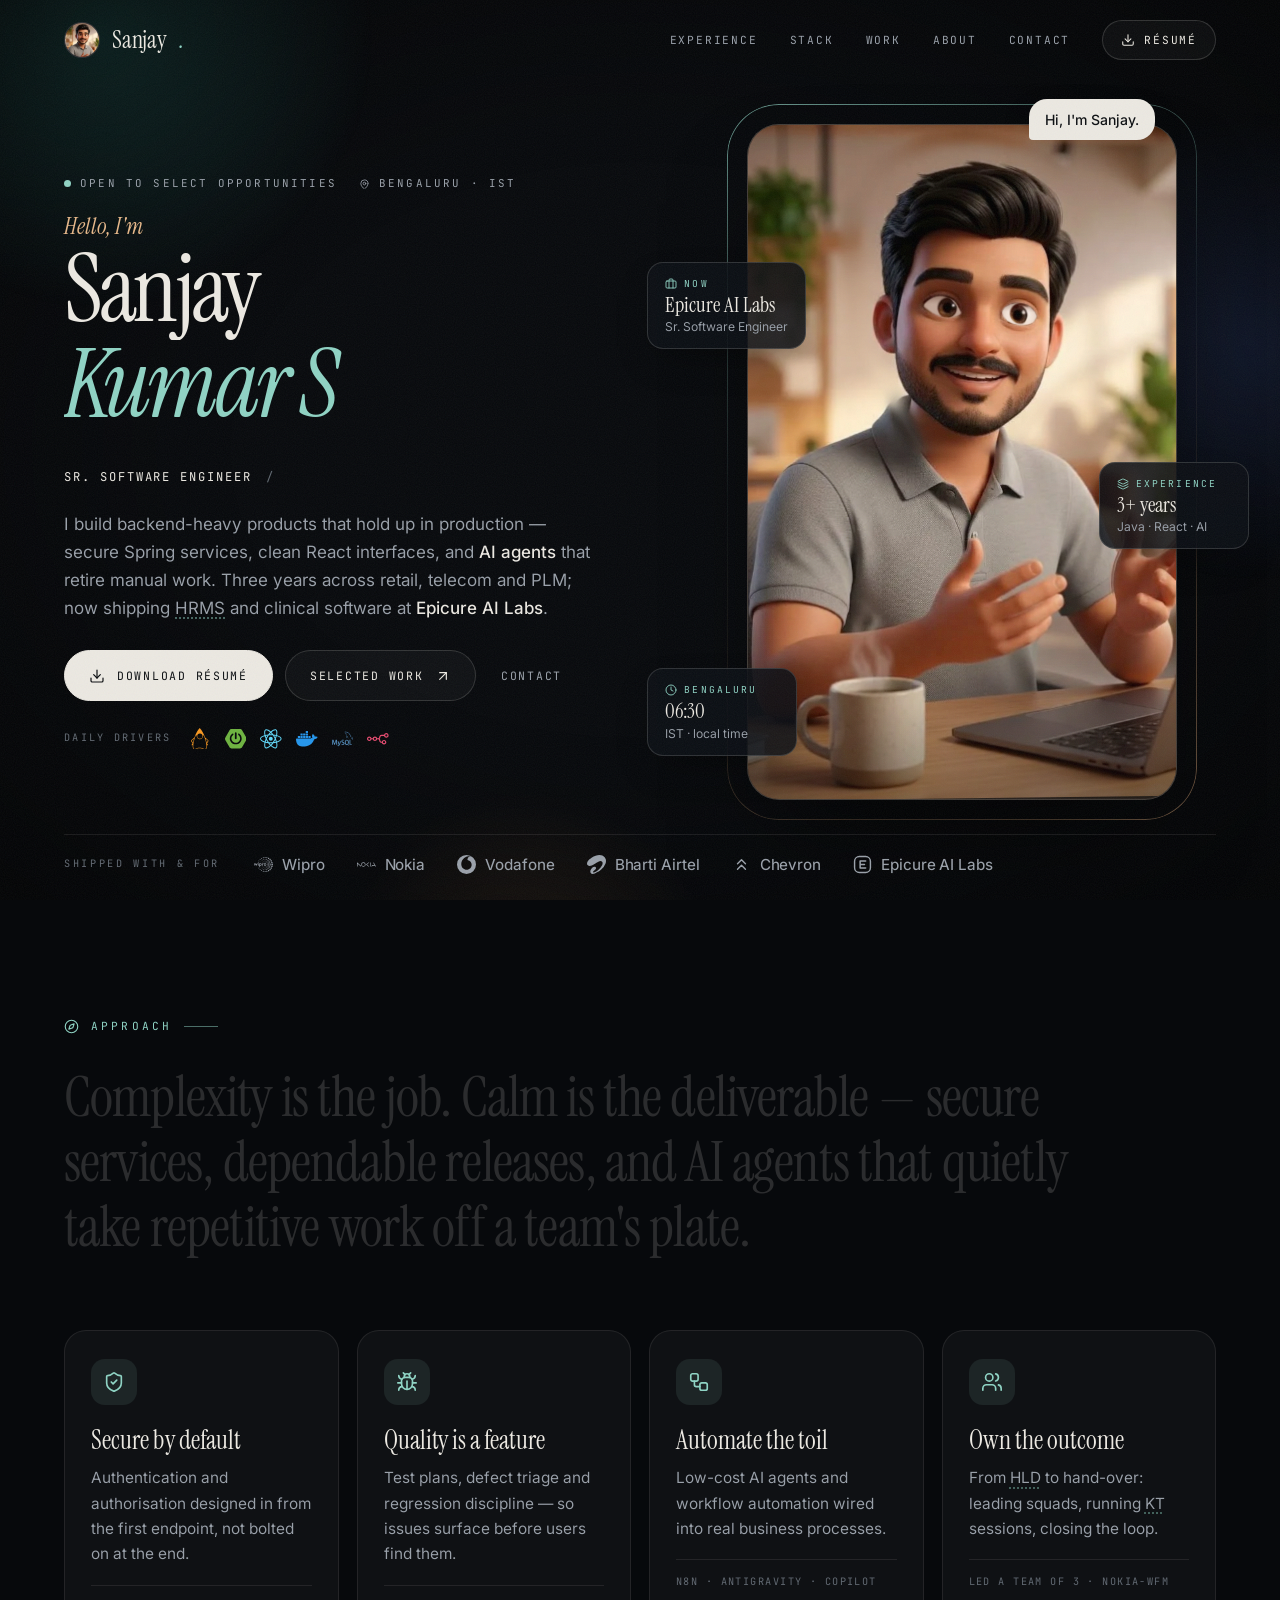
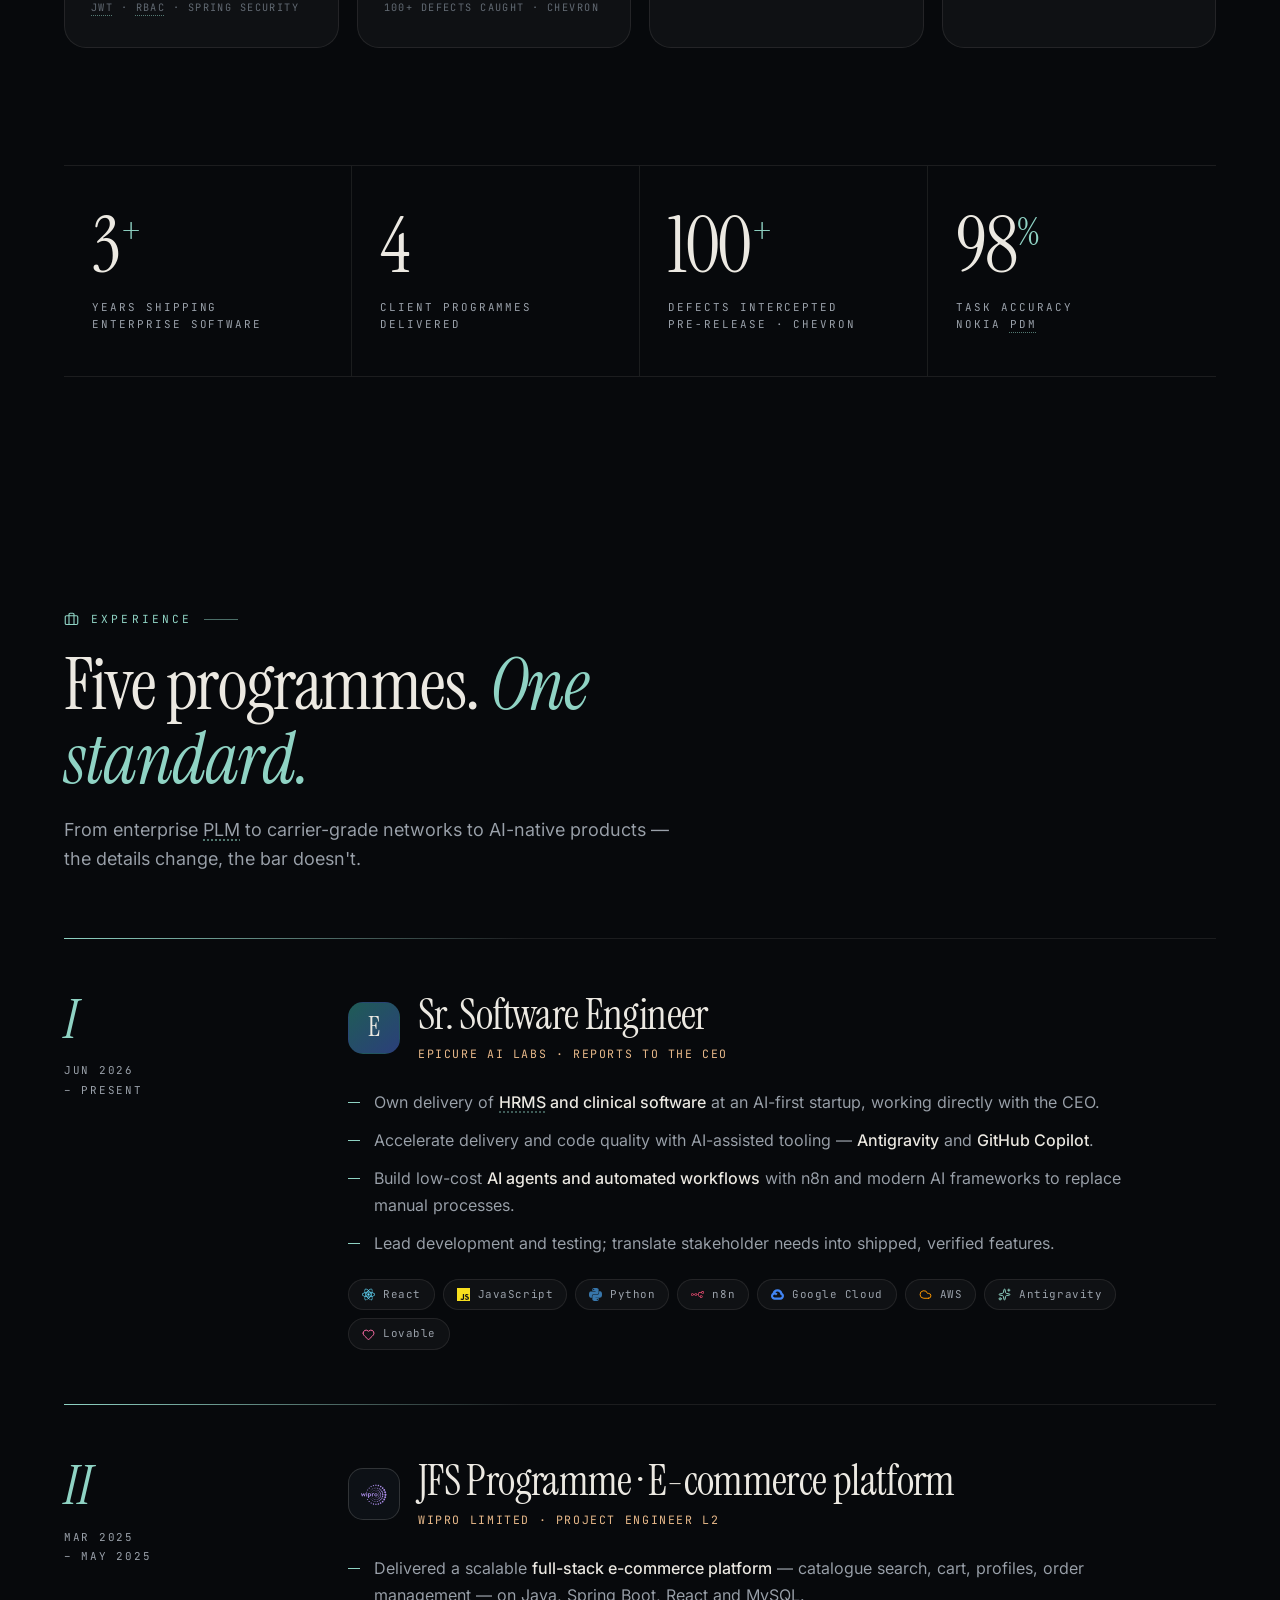
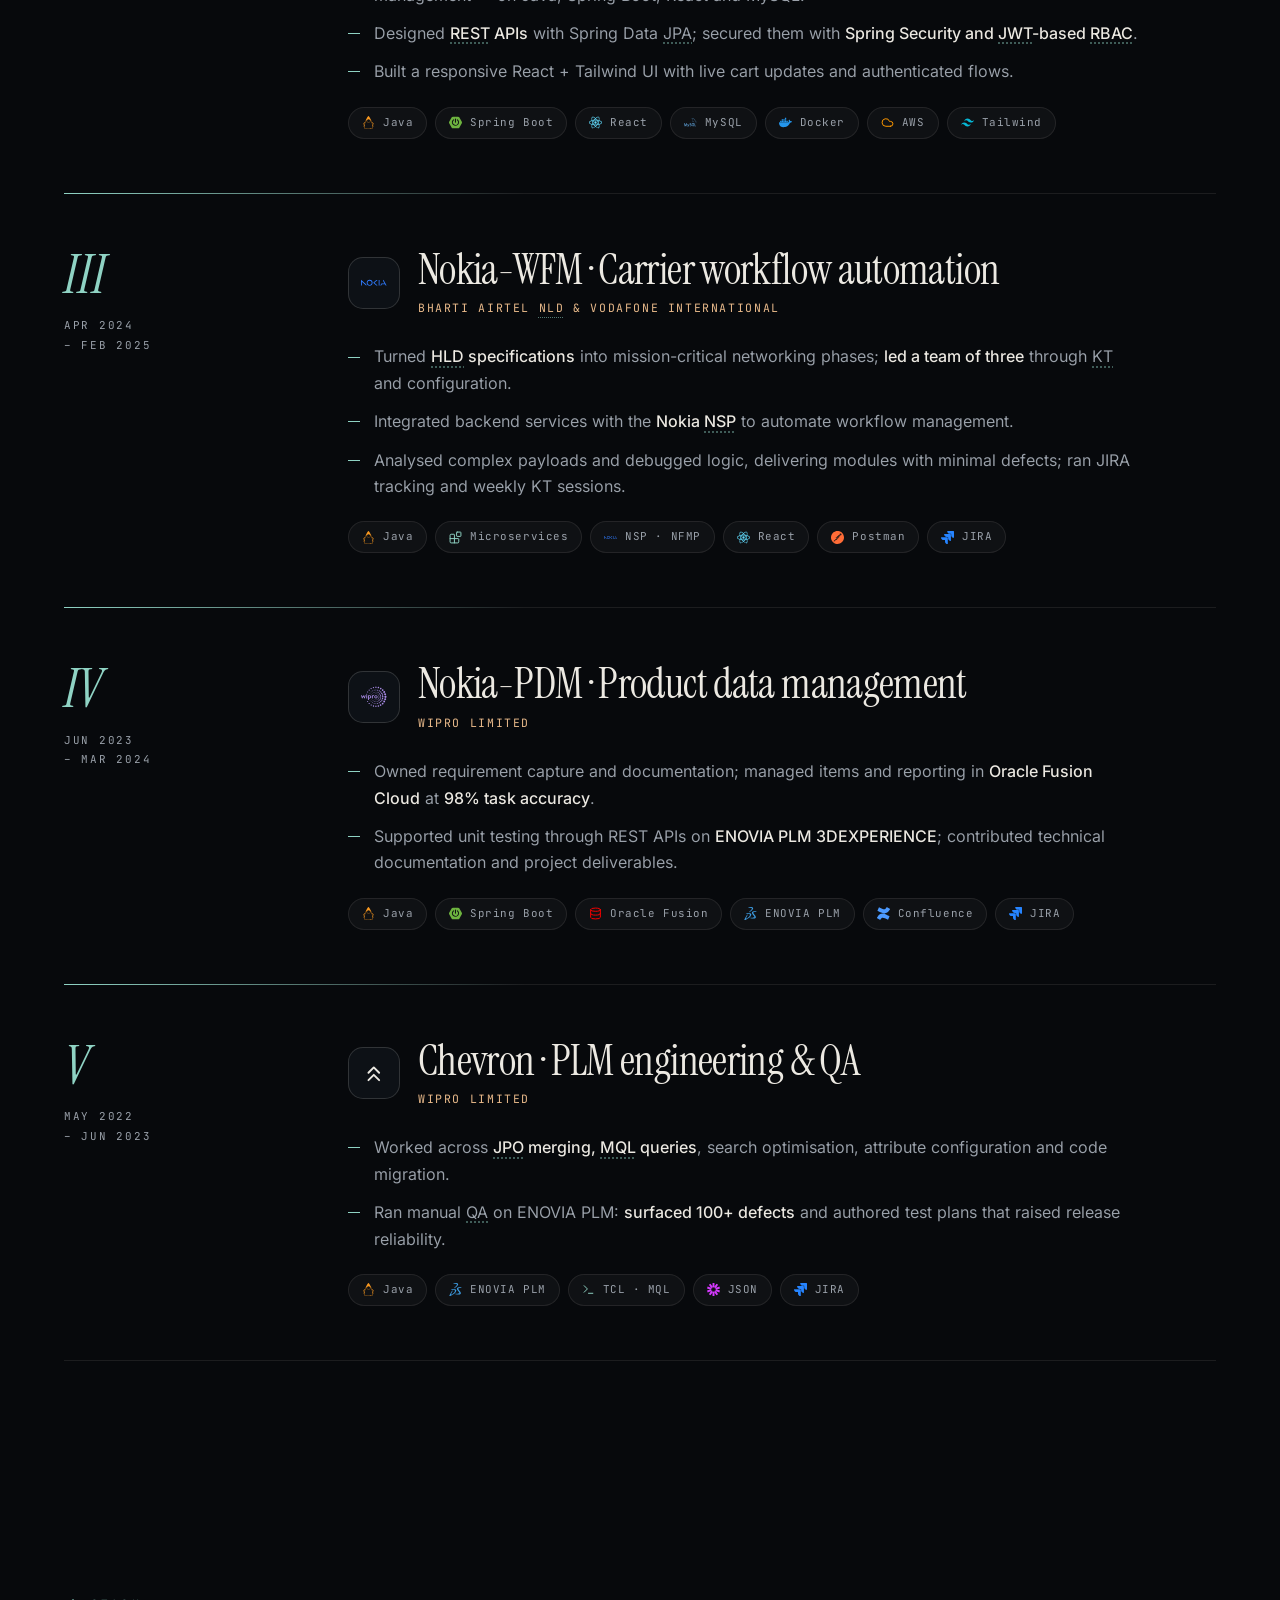
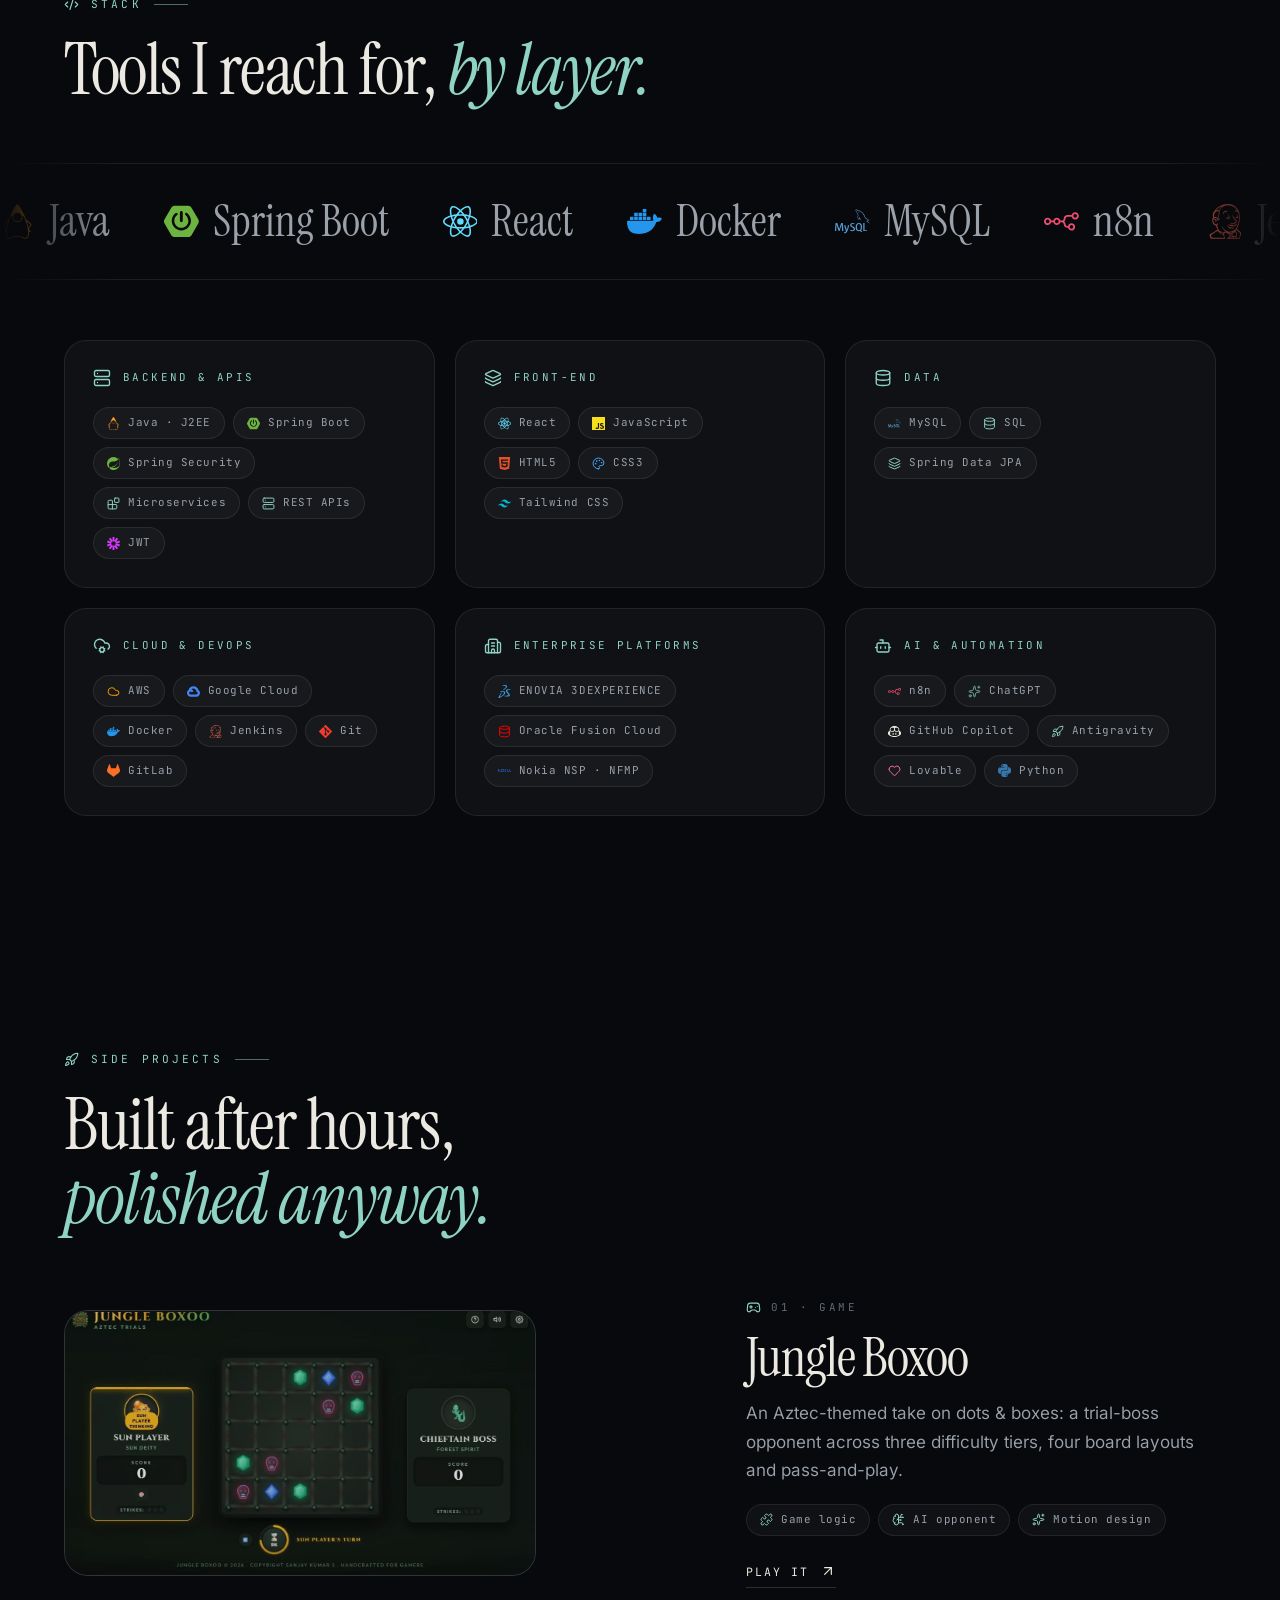
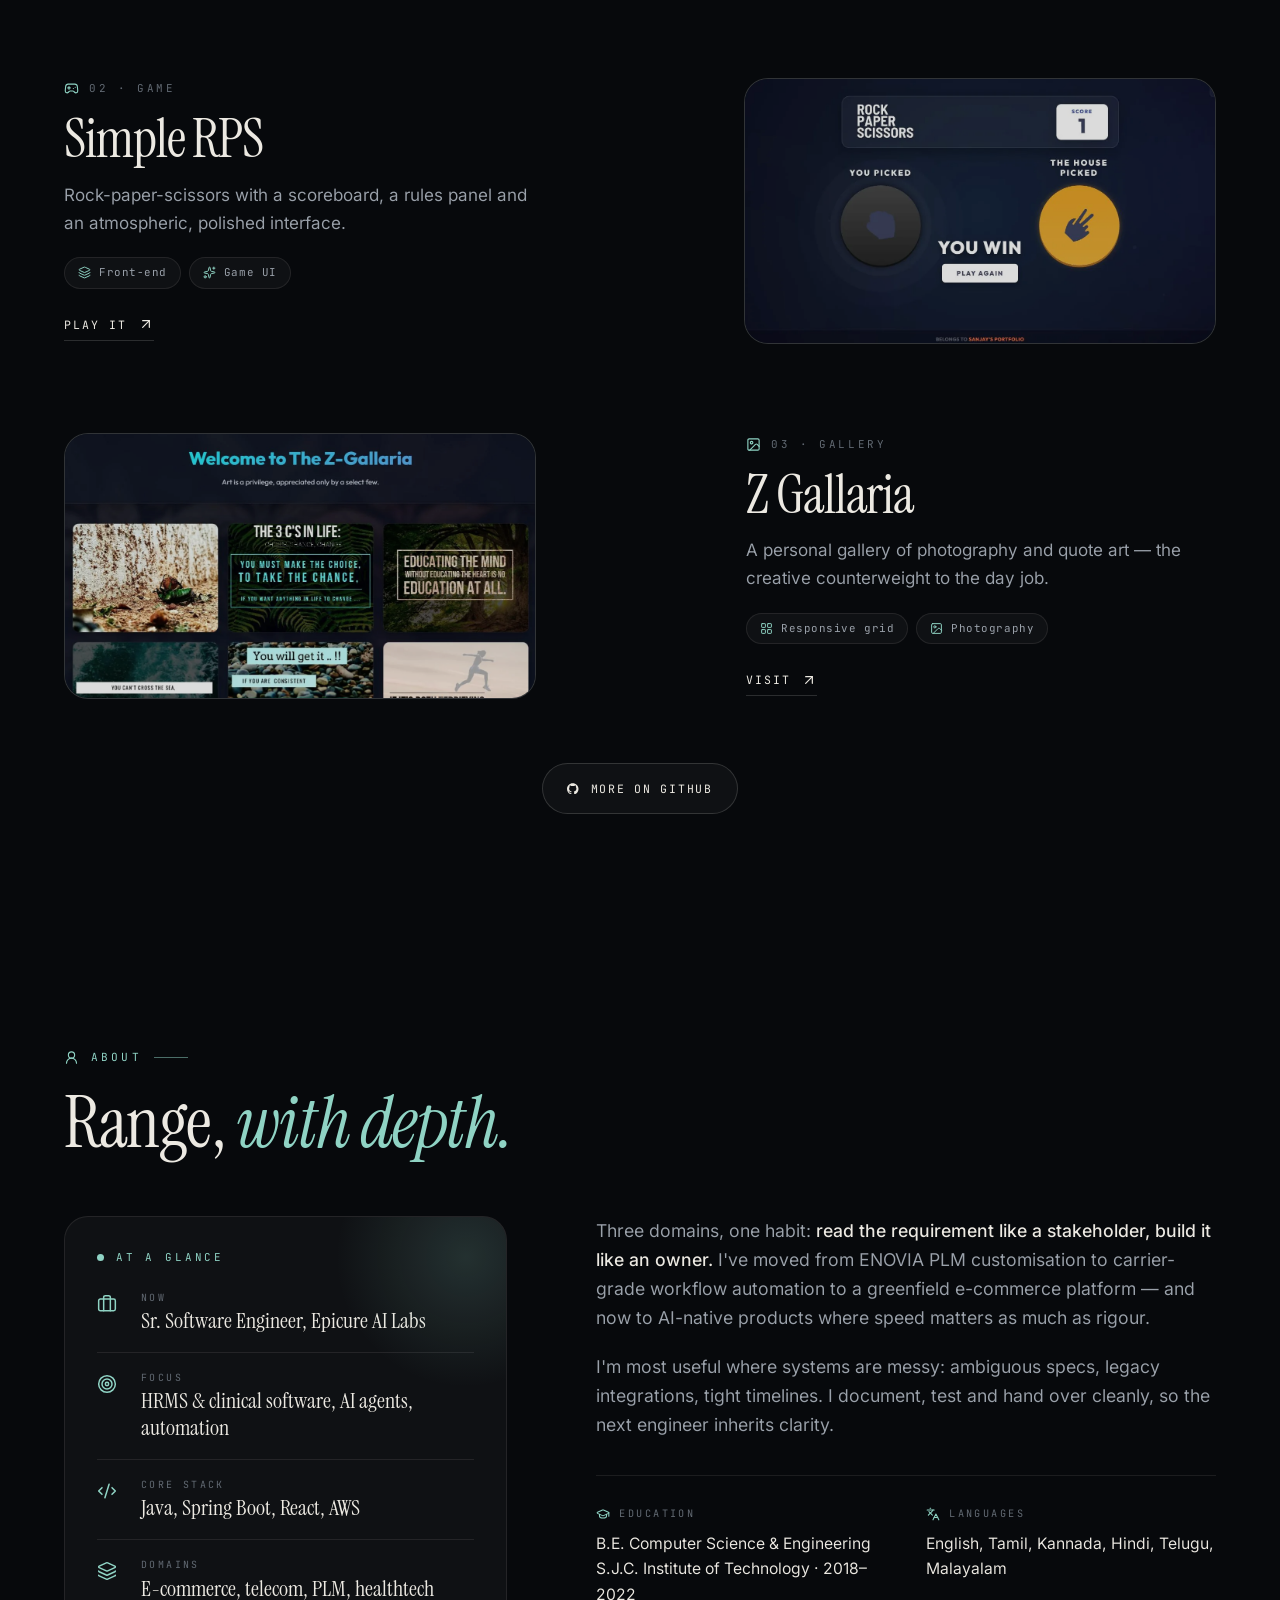
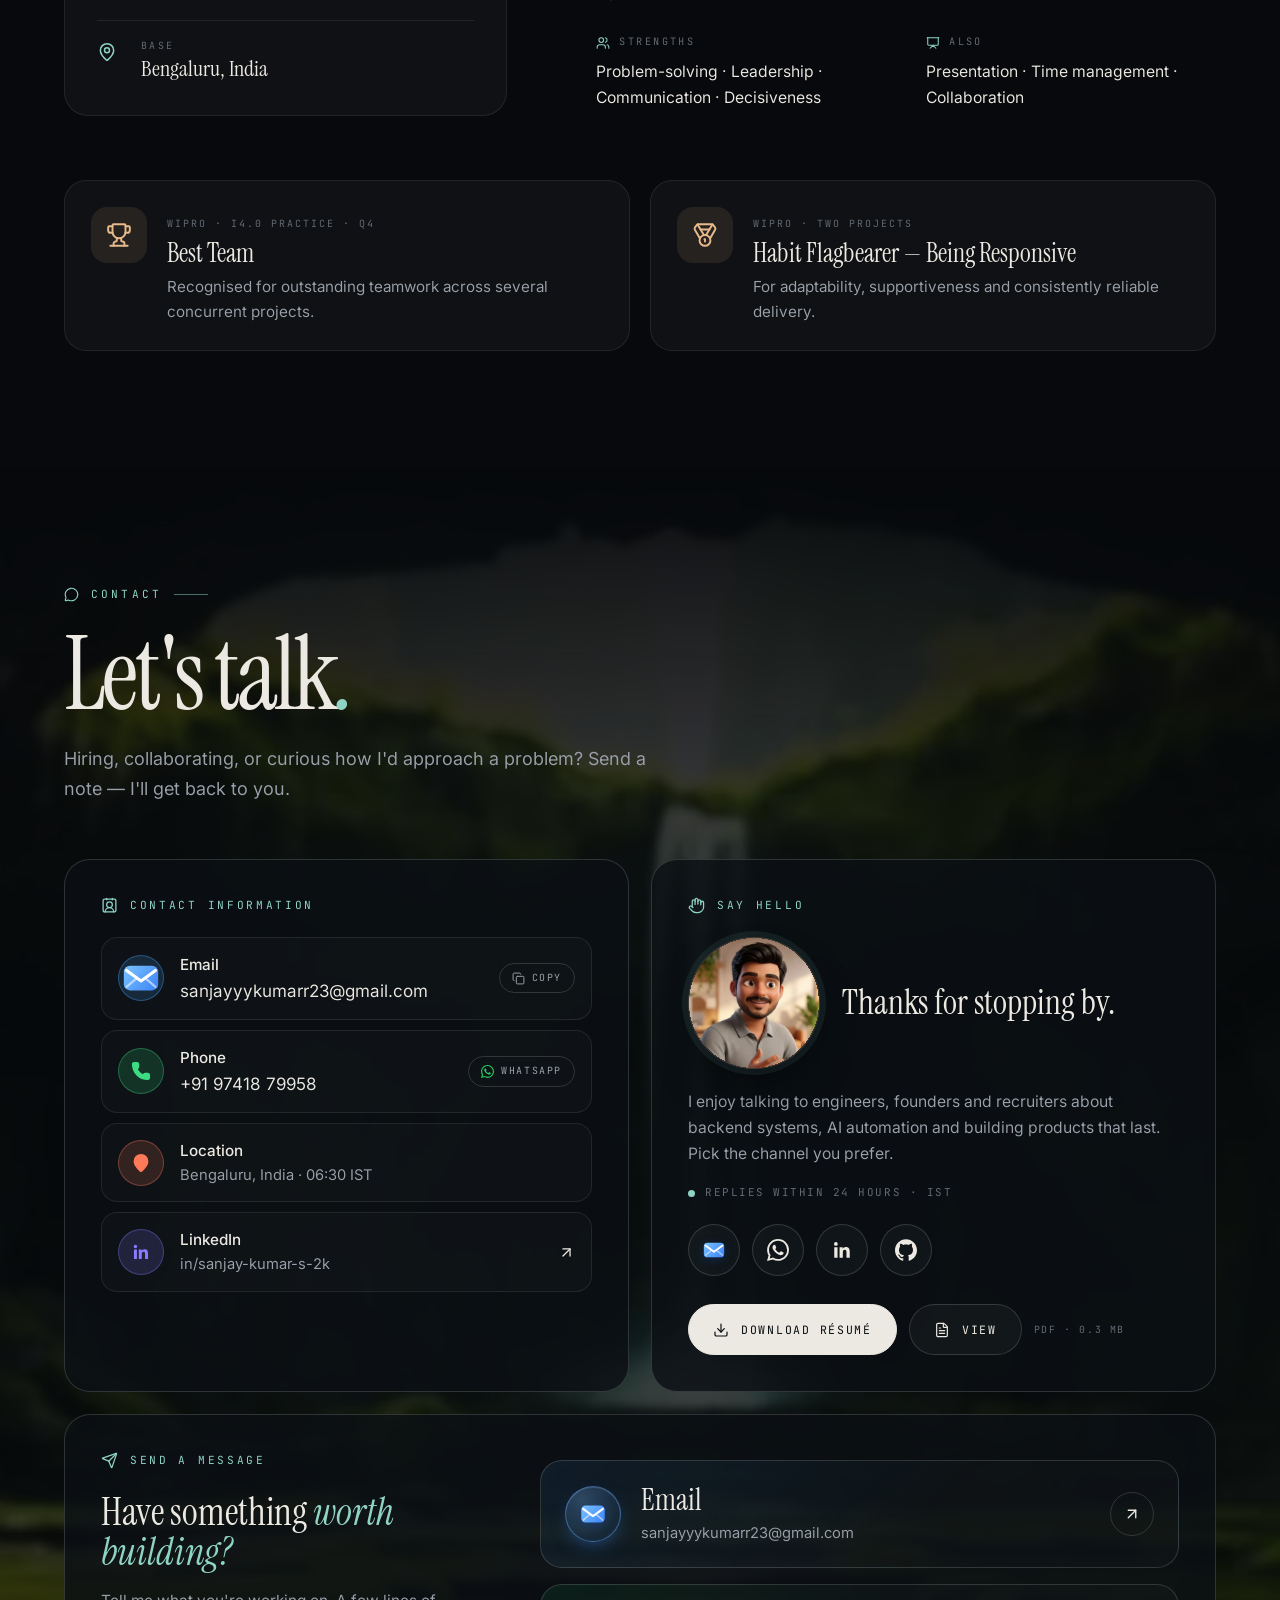
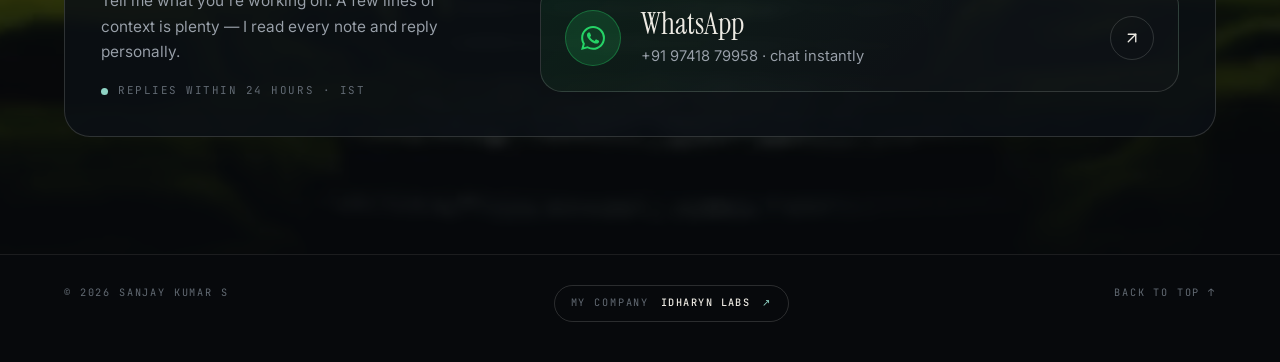
==== commit e225df92: "upgrade" ====
--- a/index.html
+++ b/index.html
@@ -519,8 +519,7 @@
   <circle cx="12" cy="11" r="4" />
   <rect x="3" y="3" width="18" height="18" rx="2" /></svg> Contact information</h3>
         <div class="rows">
-          <div class="row-c" style="--c:#4aa8ff"><span class="badge"><svg class="ic" viewBox="0 0 24 24" fill="none" stroke="currentColor" stroke-width="1.8" stroke-linecap="round" stroke-linejoin="round" aria-hidden="true"><path d="m22 7-8.991 5.727a2 2 0 0 1-2.009 0L2 7" />
-  <rect x="2" y="4" width="20" height="16" rx="2" /></svg></span><span><b>Email</b><a class="v" href="mailto:sanjayyykumarr23@gmail.com">sanjayyykumarr23@gmail.com</a></span><span class="side"><button class="mini" id="copyMail" type="button" aria-label="Copy email address"><svg class="ic" viewBox="0 0 24 24" fill="none" stroke="currentColor" stroke-width="1.8" stroke-linecap="round" stroke-linejoin="round" aria-hidden="true"><rect width="14" height="14" x="8" y="8" rx="2" ry="2" />
+          <div class="row-c" style="--c:#4aa8ff"><span class="badge badge-mail"><svg class="mail-mark" viewBox="0 0 32 32" aria-hidden="true"><defs><linearGradient id="mg" x1="4" y1="6" x2="28" y2="26" gradientUnits="userSpaceOnUse"><stop stop-color="#7cc4ff"/><stop offset="1" stop-color="#3b82f6"/></linearGradient></defs><rect x="3.5" y="7" width="25" height="18" rx="4.5" fill="url(#mg)"/><path d="M5.5 10.5 16 18.2l10.5-7.7" fill="none" stroke="#fff" stroke-width="2.2" stroke-linecap="round" stroke-linejoin="round"/><path d="M5.5 22.5l7-6M26.5 22.5l-7-6" fill="none" stroke="#fff" stroke-opacity=".55" stroke-width="1.6" stroke-linecap="round"/></svg></span><span><b>Email</b><a class="v" href="mailto:sanjayyykumarr23@gmail.com">sanjayyykumarr23@gmail.com</a></span><span class="side"><button class="mini" id="copyMail" type="button" aria-label="Copy email address"><svg class="ic" viewBox="0 0 24 24" fill="none" stroke="currentColor" stroke-width="1.8" stroke-linecap="round" stroke-linejoin="round" aria-hidden="true"><rect width="14" height="14" x="8" y="8" rx="2" ry="2" />
   <path d="M4 16c-1.1 0-2-.9-2-2V4c0-1.1.9-2 2-2h10c1.1 0 2 .9 2 2" /></svg> Copy</button></span></div>
           <div class="row-c" style="--c:#3ddc84"><span class="badge"><svg class="ic" viewBox="0 0 24 24" fill="none" stroke="currentColor" stroke-width="1.8" stroke-linecap="round" stroke-linejoin="round" aria-hidden="true"><path d="M13.832 16.568a1 1 0 0 0 1.213-.303l.355-.465A2 2 0 0 1 17 15h3a2 2 0 0 1 2 2v3a2 2 0 0 1-2 2A18 18 0 0 1 2 4a2 2 0 0 1 2-2h3a2 2 0 0 1 2 2v3a2 2 0 0 1-.8 1.6l-.468.351a1 1 0 0 0-.292 1.233 14 14 0 0 0 6.392 6.384" /></svg></span><span><b>Phone</b><a class="v" href="tel:+919741879958">+91 97418 79958</a></span><span class="side"><a class="mini" href="https://wa.me/919741879958" target="_blank" rel="noopener noreferrer"><svg class="bi" viewBox="0 0 24 24" style="--c:#25D366" aria-hidden="true"><path d="M17.472 14.382c-.297-.149-1.758-.867-2.03-.967-.273-.099-.471-.148-.67.15-.197.297-.767.966-.94 1.164-.173.199-.347.223-.644.075-.297-.15-1.255-.463-2.39-1.475-.883-.788-1.48-1.761-1.653-2.059-.173-.297-.018-.458.13-.606.134-.133.298-.347.446-.52.149-.174.198-.298.298-.497.099-.198.05-.371-.025-.52-.075-.149-.669-1.612-.916-2.207-.242-.579-.487-.5-.669-.51-.173-.008-.371-.01-.57-.01-.198 0-.52.074-.792.372-.272.297-1.04 1.016-1.04 2.479 0 1.462 1.065 2.875 1.213 3.074.149.198 2.096 3.2 5.077 4.487.709.306 1.262.489 1.694.625.712.227 1.36.195 1.871.118.571-.085 1.758-.719 2.006-1.413.248-.694.248-1.289.173-1.413-.074-.124-.272-.198-.57-.347m-5.421 7.403h-.004a9.87 9.87 0 01-5.031-1.378l-.361-.214-3.741.982.998-3.648-.235-.374a9.86 9.86 0 01-1.51-5.26c.001-5.45 4.436-9.884 9.888-9.884 2.64 0 5.122 1.03 6.988 2.898a9.825 9.825 0 012.893 6.994c-.003 5.45-4.437 9.884-9.885 9.884m8.413-18.297A11.815 11.815 0 0012.05 0C5.495 0 .16 5.335.157 11.892c0 2.096.547 4.142 1.588 5.945L.057 24l6.305-1.654a11.882 11.882 0 005.683 1.448h.005c6.554 0 11.89-5.335 11.893-11.893a11.821 11.821 0 00-3.48-8.413Z"/></svg> WhatsApp</a></span></div>
           <div class="row-c" style="--c:#ff7a59"><span class="badge"><svg class="ic" viewBox="0 0 24 24" fill="none" stroke="currentColor" stroke-width="1.8" stroke-linecap="round" stroke-linejoin="round" aria-hidden="true"><path d="M20 10c0 4.993-5.539 10.193-7.399 11.799a1 1 0 0 1-1.202 0C9.539 20.193 4 14.993 4 10a8 8 0 0 1 16 0" />
@@ -554,8 +553,7 @@
         <p>I enjoy talking to engineers, founders and recruiters about backend systems, AI automation and building products that last. Pick the channel you prefer.</p>
         <p class="avail"><i class="dot"></i>Replies within 24 hours &middot; IST</p>
         <div class="socials">
-          <a class="social" href="mailto:sanjayyykumarr23@gmail.com" style="--c:#4aa8ff" aria-label="Email"><svg class="ic" viewBox="0 0 24 24" fill="none" stroke="currentColor" stroke-width="1.8" stroke-linecap="round" stroke-linejoin="round" aria-hidden="true"><path d="m22 7-8.991 5.727a2 2 0 0 1-2.009 0L2 7" />
-  <rect x="2" y="4" width="20" height="16" rx="2" /></svg></a>
+          <a class="social" href="mailto:sanjayyykumarr23@gmail.com" style="--c:#4aa8ff" aria-label="Email"><svg class="mail-mark" viewBox="0 0 32 32" aria-hidden="true"><defs><linearGradient id="mg2" x1="4" y1="6" x2="28" y2="26" gradientUnits="userSpaceOnUse"><stop stop-color="#7cc4ff"/><stop offset="1" stop-color="#3b82f6"/></linearGradient></defs><rect x="3.5" y="7" width="25" height="18" rx="4.5" fill="url(#mg2)"/><path d="M5.5 10.5 16 18.2l10.5-7.7" fill="none" stroke="#fff" stroke-width="2.2" stroke-linecap="round" stroke-linejoin="round"/><path d="M5.5 22.5l7-6M26.5 22.5l-7-6" fill="none" stroke="#fff" stroke-opacity=".55" stroke-width="1.6" stroke-linecap="round"/></svg></a>
           <a class="social" href="https://wa.me/919741879958" target="_blank" rel="noopener noreferrer" style="--c:#25d366" aria-label="WhatsApp"><svg class="bi" viewBox="0 0 24 24" style="--c:#25D366" aria-hidden="true"><path d="M17.472 14.382c-.297-.149-1.758-.867-2.03-.967-.273-.099-.471-.148-.67.15-.197.297-.767.966-.94 1.164-.173.199-.347.223-.644.075-.297-.15-1.255-.463-2.39-1.475-.883-.788-1.48-1.761-1.653-2.059-.173-.297-.018-.458.13-.606.134-.133.298-.347.446-.52.149-.174.198-.298.298-.497.099-.198.05-.371-.025-.52-.075-.149-.669-1.612-.916-2.207-.242-.579-.487-.5-.669-.51-.173-.008-.371-.01-.57-.01-.198 0-.52.074-.792.372-.272.297-1.04 1.016-1.04 2.479 0 1.462 1.065 2.875 1.213 3.074.149.198 2.096 3.2 5.077 4.487.709.306 1.262.489 1.694.625.712.227 1.36.195 1.871.118.571-.085 1.758-.719 2.006-1.413.248-.694.248-1.289.173-1.413-.074-.124-.272-.198-.57-.347m-5.421 7.403h-.004a9.87 9.87 0 01-5.031-1.378l-.361-.214-3.741.982.998-3.648-.235-.374a9.86 9.86 0 01-1.51-5.26c.001-5.45 4.436-9.884 9.888-9.884 2.64 0 5.122 1.03 6.988 2.898a9.825 9.825 0 012.893 6.994c-.003 5.45-4.437 9.884-9.885 9.884m8.413-18.297A11.815 11.815 0 0012.05 0C5.495 0 .16 5.335.157 11.892c0 2.096.547 4.142 1.588 5.945L.057 24l6.305-1.654a11.882 11.882 0 005.683 1.448h.005c6.554 0 11.89-5.335 11.893-11.893a11.821 11.821 0 00-3.48-8.413Z"/></svg></a>
           <a class="social" href="https://www.linkedin.com/in/sanjay-kumar-s-2k/" target="_blank" rel="noopener noreferrer" style="--c:#8b7bff" aria-label="LinkedIn"><svg class="bi" viewBox="0 0 24 24" aria-hidden="true"><path d="M20.45 20.45h-3.56v-5.57c0-1.33-.03-3.04-1.85-3.04-1.86 0-2.14 1.45-2.14 2.94v5.67H9.35V9h3.41v1.56h.05c.48-.9 1.64-1.85 3.37-1.85 3.6 0 4.27 2.37 4.27 5.46v6.28zM5.34 7.43a2.06 2.06 0 1 1 0-4.12 2.06 2.06 0 0 1 0 4.12zM7.12 20.45H3.56V9h3.56v11.45z"/></svg></a>
           <a class="social" href="https://github.com/Sanjayyykumar" target="_blank" rel="noopener noreferrer" style="--c:#ece9e2" aria-label="GitHub"><svg class="bi" viewBox="0 0 24 24" style="--c:#ece9e2" aria-hidden="true"><path d="M12 .297c-6.63 0-12 5.373-12 12 0 5.303 3.438 9.8 8.205 11.385.6.113.82-.258.82-.577 0-.285-.01-1.04-.015-2.04-3.338.724-4.042-1.61-4.042-1.61C4.422 18.07 3.633 17.7 3.633 17.7c-1.087-.744.084-.729.084-.729 1.205.084 1.838 1.236 1.838 1.236 1.07 1.835 2.809 1.305 3.495.998.108-.776.417-1.305.76-1.605-2.665-.3-5.466-1.332-5.466-5.93 0-1.31.465-2.38 1.235-3.22-.135-.303-.54-1.523.105-3.176 0 0 1.005-.322 3.3 1.23.96-.267 1.98-.399 3-.405 1.02.006 2.04.138 3 .405 2.28-1.552 3.285-1.23 3.285-1.23.645 1.653.24 2.873.12 3.176.765.84 1.23 1.91 1.23 3.22 0 4.61-2.805 5.625-5.475 5.92.42.36.81 1.096.81 2.22 0 1.606-.015 2.896-.015 3.286 0 .315.21.69.825.57C20.565 22.092 24 17.592 24 12.297c0-6.627-5.373-12-12-12"/></svg></a>
@@ -584,8 +582,7 @@
           </div>
           <div class="chans">
             <a class="chan" href="mailto:sanjayyykumarr23@gmail.com?subject=Hello%20Sanjay%20%E2%80%94%20via%20your%20portfolio&body=Hi%20Sanjay%2C%0A%0AI%20came%20across%20your%20portfolio%20and%20would%20like%20to%20talk%20about%20" style="--c:#4aa8ff">
-              <span class="badge"><svg class="ic" viewBox="0 0 24 24" fill="none" stroke="currentColor" stroke-width="1.8" stroke-linecap="round" stroke-linejoin="round" aria-hidden="true"><path d="m22 7-8.991 5.727a2 2 0 0 1-2.009 0L2 7" />
-  <rect x="2" y="4" width="20" height="16" rx="2" /></svg></span>
+              <span class="badge badge-mail"><svg class="mail-mark" viewBox="0 0 32 32" aria-hidden="true"><defs><linearGradient id="mg" x1="4" y1="6" x2="28" y2="26" gradientUnits="userSpaceOnUse"><stop stop-color="#7cc4ff"/><stop offset="1" stop-color="#3b82f6"/></linearGradient></defs><rect x="3.5" y="7" width="25" height="18" rx="4.5" fill="url(#mg)"/><path d="M5.5 10.5 16 18.2l10.5-7.7" fill="none" stroke="#fff" stroke-width="2.2" stroke-linecap="round" stroke-linejoin="round"/><path d="M5.5 22.5l7-6M26.5 22.5l-7-6" fill="none" stroke="#fff" stroke-opacity=".55" stroke-width="1.6" stroke-linecap="round"/></svg></span>
               <span class="chan-t"><b>Email</b><span>sanjayyykumarr23@gmail.com</span></span>
               <span class="chan-go"><svg class="ic" viewBox="0 0 24 24" fill="none" stroke="currentColor" stroke-width="1.8" stroke-linecap="round" stroke-linejoin="round" aria-hidden="true"><path d="M7 7h10v10" />
   <path d="M7 17 17 7" /></svg></span>
@@ -607,7 +604,7 @@
 
 <footer>
   <span>© <span id="year">2026</span> Sanjay Kumar S</span>
-  <span>Hand-built · HTML, CSS &amp; vanilla JS · zero dependencies</span>
+  <a class="foot-co" href="https://idharynlabs.sanjayyykumar23.workers.dev/" target="_blank" rel="noopener" aria-label="My company, Idharyn Labs (opens in a new tab)"><span class="foot-co-k">My company</span><b>Idharyn Labs</b><i aria-hidden="true">↗</i></a>
   <a href="#top">Back to top ↑</a>
 </footer>
 
--- a/css/style.css
+++ b/css/style.css
@@ -485,3 +485,66 @@
 .chan-go .ic { width: 18px; height: 18px; }
 .chan:hover .chan-go { background: var(--ink); color: #0a0d10; transform: rotate(45deg); }
 @media (max-width: 600px) { .chan { grid-template-columns: 48px 1fr; padding: 18px; gap: 14px; } .chan .badge { width: 48px; height: 48px; } .chan-go { display: none; } }
+
+/* hero: one-screen composition (desktop). Everything scales with viewport height so the
+   copy, the avatar frame and the "Shipped with & for" strip always fit in a single window. */
+@media (min-width: 901px) {
+  .hero { display: grid; grid-template-rows: minmax(0, 1fr) auto; height: 100svh; min-height: 620px; padding: clamp(72px, 10svh, 100px) var(--pad) 0; justify-content: stretch; }
+  .hero-grid { align-self: stretch; align-items: stretch; min-height: 0; padding-block: clamp(6px, 1.6svh, 18px); }
+  .hero-copy { align-self: center; }
+  .hello { margin-top: clamp(10px, 2.4svh, 30px); font-size: clamp(1.15rem, 2.6svh, 1.9rem); }
+  .hero h1 { font-size: clamp(2.8rem, min(7.4vw, 11.6svh), 7.4rem); margin: clamp(2px, .8svh, 12px) 0 clamp(10px, 2.2svh, 26px); }
+  .role-rot { font-size: clamp(1.2rem, 2.6svh, 1.55rem); }
+  .hero-sub { margin-top: clamp(10px, 2svh, 20px); font-size: clamp(.9rem, 1.9svh, 1.06rem); }
+  .hero .cta-row { margin-top: clamp(14px, 3svh, 32px); }
+  .hero .btn { padding-block: clamp(10px, 1.7svh, 15px); }
+  .hero-stack { margin-top: clamp(12px, 3svh, 34px); }
+  .hero-visual { width: min(100%, 580px); min-height: 0; align-self: stretch; display: flex; }
+  .hero-visual .avatar { flex: 1; aspect-ratio: auto; min-height: 0; container-type: size; }
+  .avatar .stage { inset: auto; left: 50%; top: 0; width: max(100cqw, 100cqh); height: max(100cqw, 100cqh); aspect-ratio: auto; translate: -50% 0; }
+  .worked { position: static; margin: 0 auto; width: 100%; padding: clamp(10px, 1.8svh, 20px) 0 clamp(14px, 2.6svh, 26px); }
+}
+
+/* hero: cap frame height on tall screens */
+@media (min-width: 901px) {
+  .hero-visual { align-self:center; height:min(100%,740px); }
+}
+
+/* hero frame polish: concentric ring, tighter portrait, aligned chips */
+@media (min-width: 901px) {
+  .hero-visual { width:min(100%,470px); box-sizing:border-box; padding:clamp(12px,2.2svh,22px); justify-self:center; margin-left:clamp(0px,2vw,40px); }
+  .hero-visual .avatar { border-radius:clamp(24px,3.6svh,32px); }
+  .hv-frame { inset:0; transform:none; border:0; padding:1px; border-radius:calc(clamp(24px,3.6svh,32px) + clamp(12px,2.2svh,22px));
+    background:linear-gradient(155deg,rgba(143,211,196,.7),rgba(143,211,196,.06) 42%,rgba(232,178,128,.08) 60%,rgba(232,178,128,.5));
+    -webkit-mask:linear-gradient(#000 0 0) content-box,linear-gradient(#000 0 0); -webkit-mask-composite:xor; mask-composite:exclude; }
+  .chip-float.c1 { left:-17%; top:22%; }
+  .chip-float.c3 { left:-17%; bottom:9%; }
+  .chip-float.c2 { right:-11%; top:50%; }
+  .bubble { right:9%; top:clamp(-6px,-.6svh,0px); }
+}
+
+/* footer: company link */
+.foot-co { display:inline-flex; align-items:center; gap:12px; padding:9px 16px; border:1px solid var(--line-2); border-radius:999px; color:var(--muted); transition:border-color .3s,color .3s,background .3s,transform .4s var(--ease); }
+.foot-co-k { color:var(--faint); }
+.foot-co b { font-weight:500; color:var(--ink); letter-spacing:.14em; }
+.foot-co i { font-style:normal; color:var(--accent); transition:transform .3s var(--ease); }
+.foot-co:hover, .foot-co:focus-visible { border-color:rgba(143,211,196,.55); background:rgba(143,211,196,.07); color:var(--accent); }
+.foot-co:hover i { transform:translate(2px,-2px); }
+@media (max-width:600px){ footer { justify-content:center; text-align:center; } }
+
+/* email badge: proper envelope mark */
+.chan .badge-mail { background: radial-gradient(circle at 30% 25%, rgba(124,196,255,.28), rgba(59,130,246,.10) 70%); border-color: rgba(98,170,255,.45); box-shadow: 0 8px 22px -10px rgba(59,130,246,.7), inset 0 1px 0 rgba(255,255,255,.12); transition: transform .5s var(--ease); }
+.chan .badge-mail .mail-mark { width: 30px; height: 30px; filter: drop-shadow(0 2px 4px rgba(20,60,140,.5)); }
+.chan:hover .badge-mail { transform: rotate(-6deg) scale(1.06); }
+@media (max-width:600px){ .chan .badge-mail .mail-mark { width: 26px; height: 26px; } }
+
+/* hero exit: the whole hero (strip included) fades only as it leaves the screen */
+@supports (animation-timeline: view()) {
+  @keyframes heroGone { to { opacity: 0; } }
+  @keyframes heroDrift { to { transform: translate3d(0, 40px, 0); } }
+  .hero { animation: heroGone linear both; animation-timeline: view(); animation-range: exit 65% exit 100%; }
+  .hero-copy { animation: heroDrift linear both; animation-timeline: scroll(root block); animation-range: 0 80vh; }
+}
+
+.social .mail-mark { width: 26px; height: 26px; filter: drop-shadow(0 2px 4px rgba(20,60,140,.45)); transition: transform .4s var(--ease); }
+.social:hover .mail-mark { transform: scale(1.1) rotate(-5deg); }
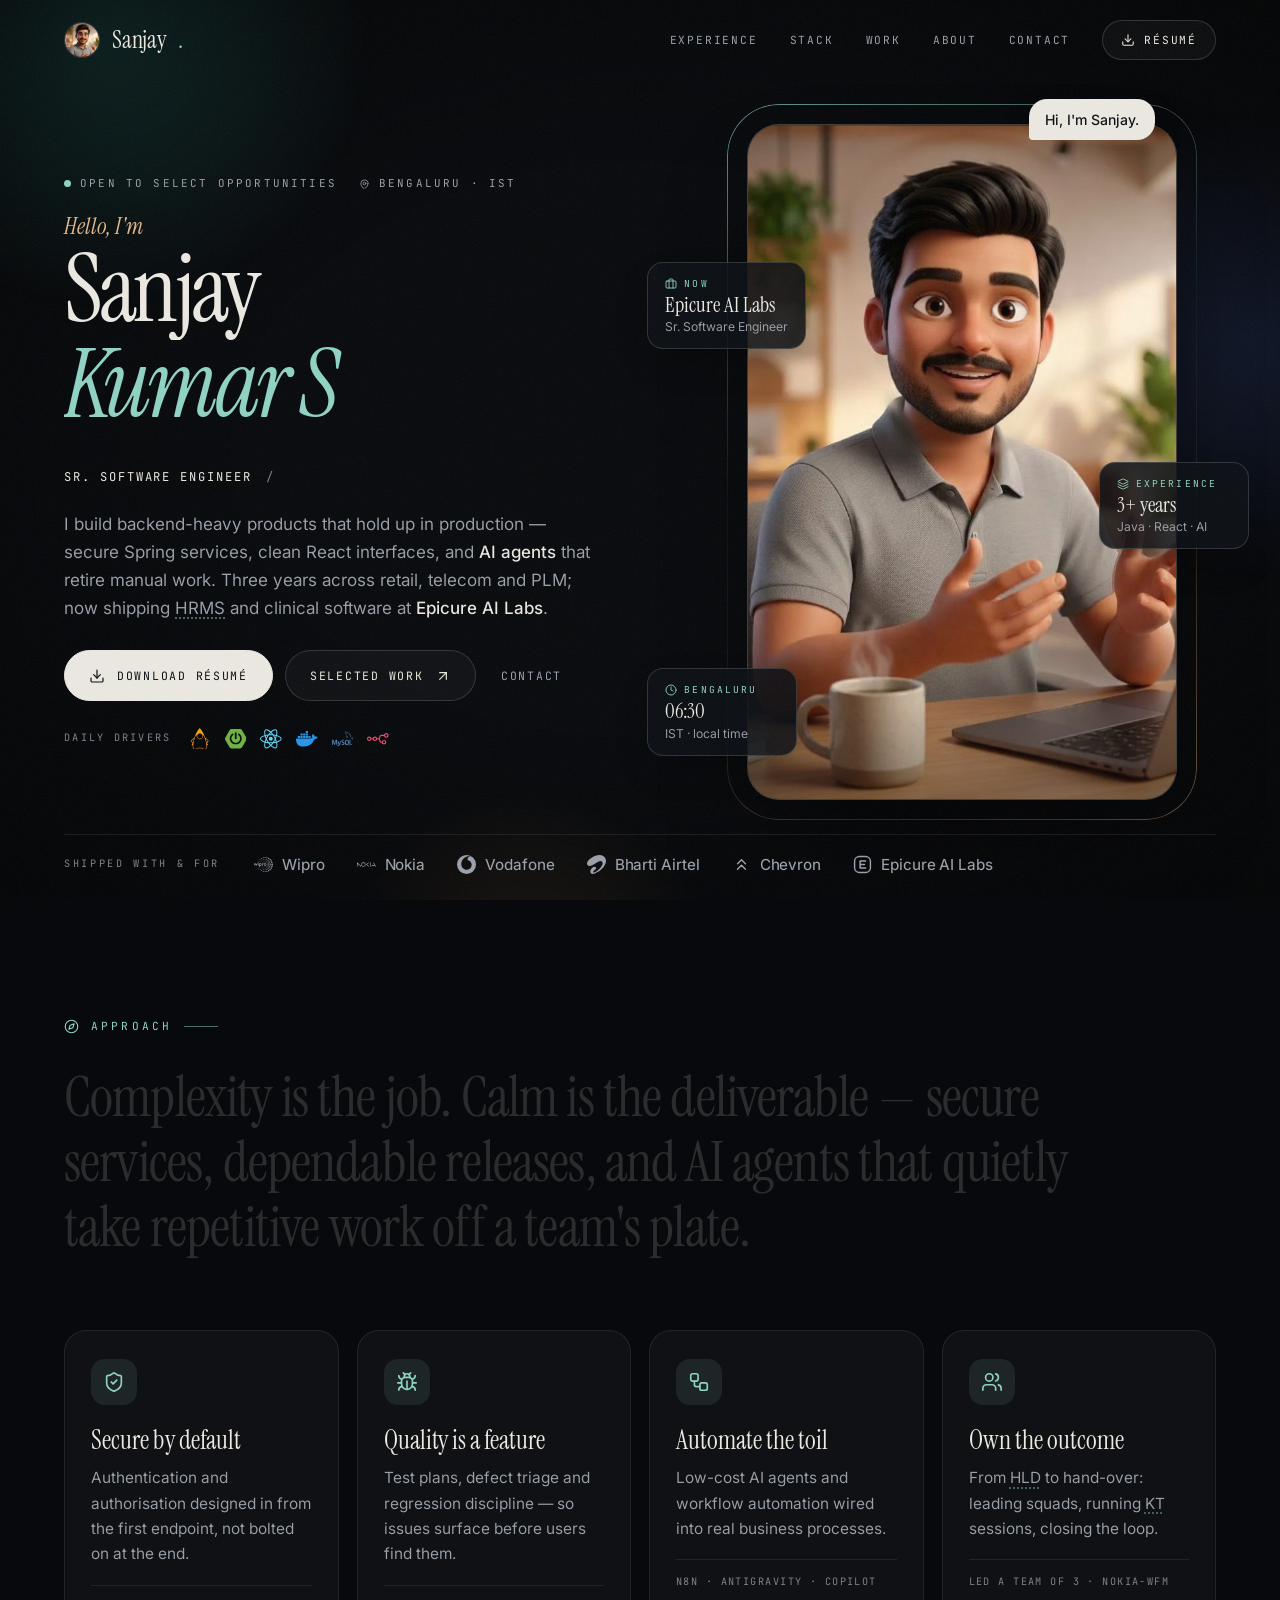
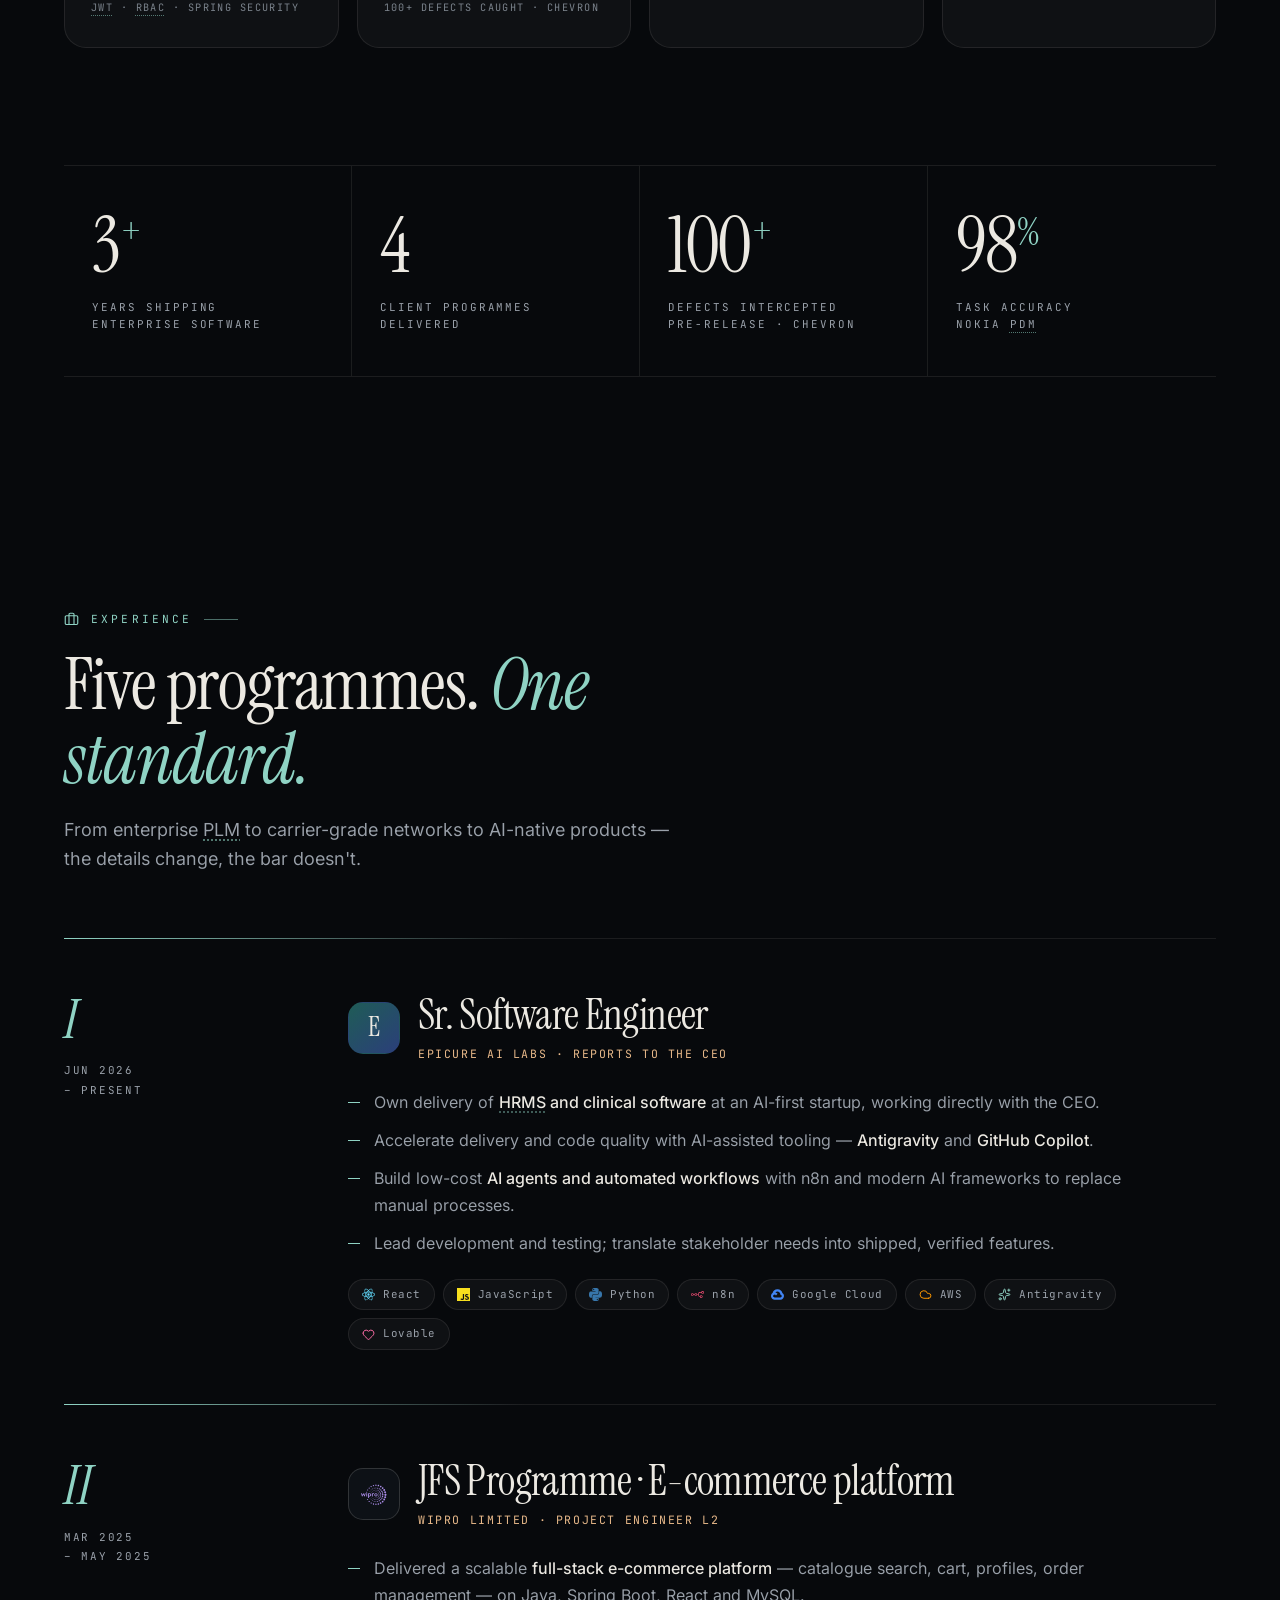
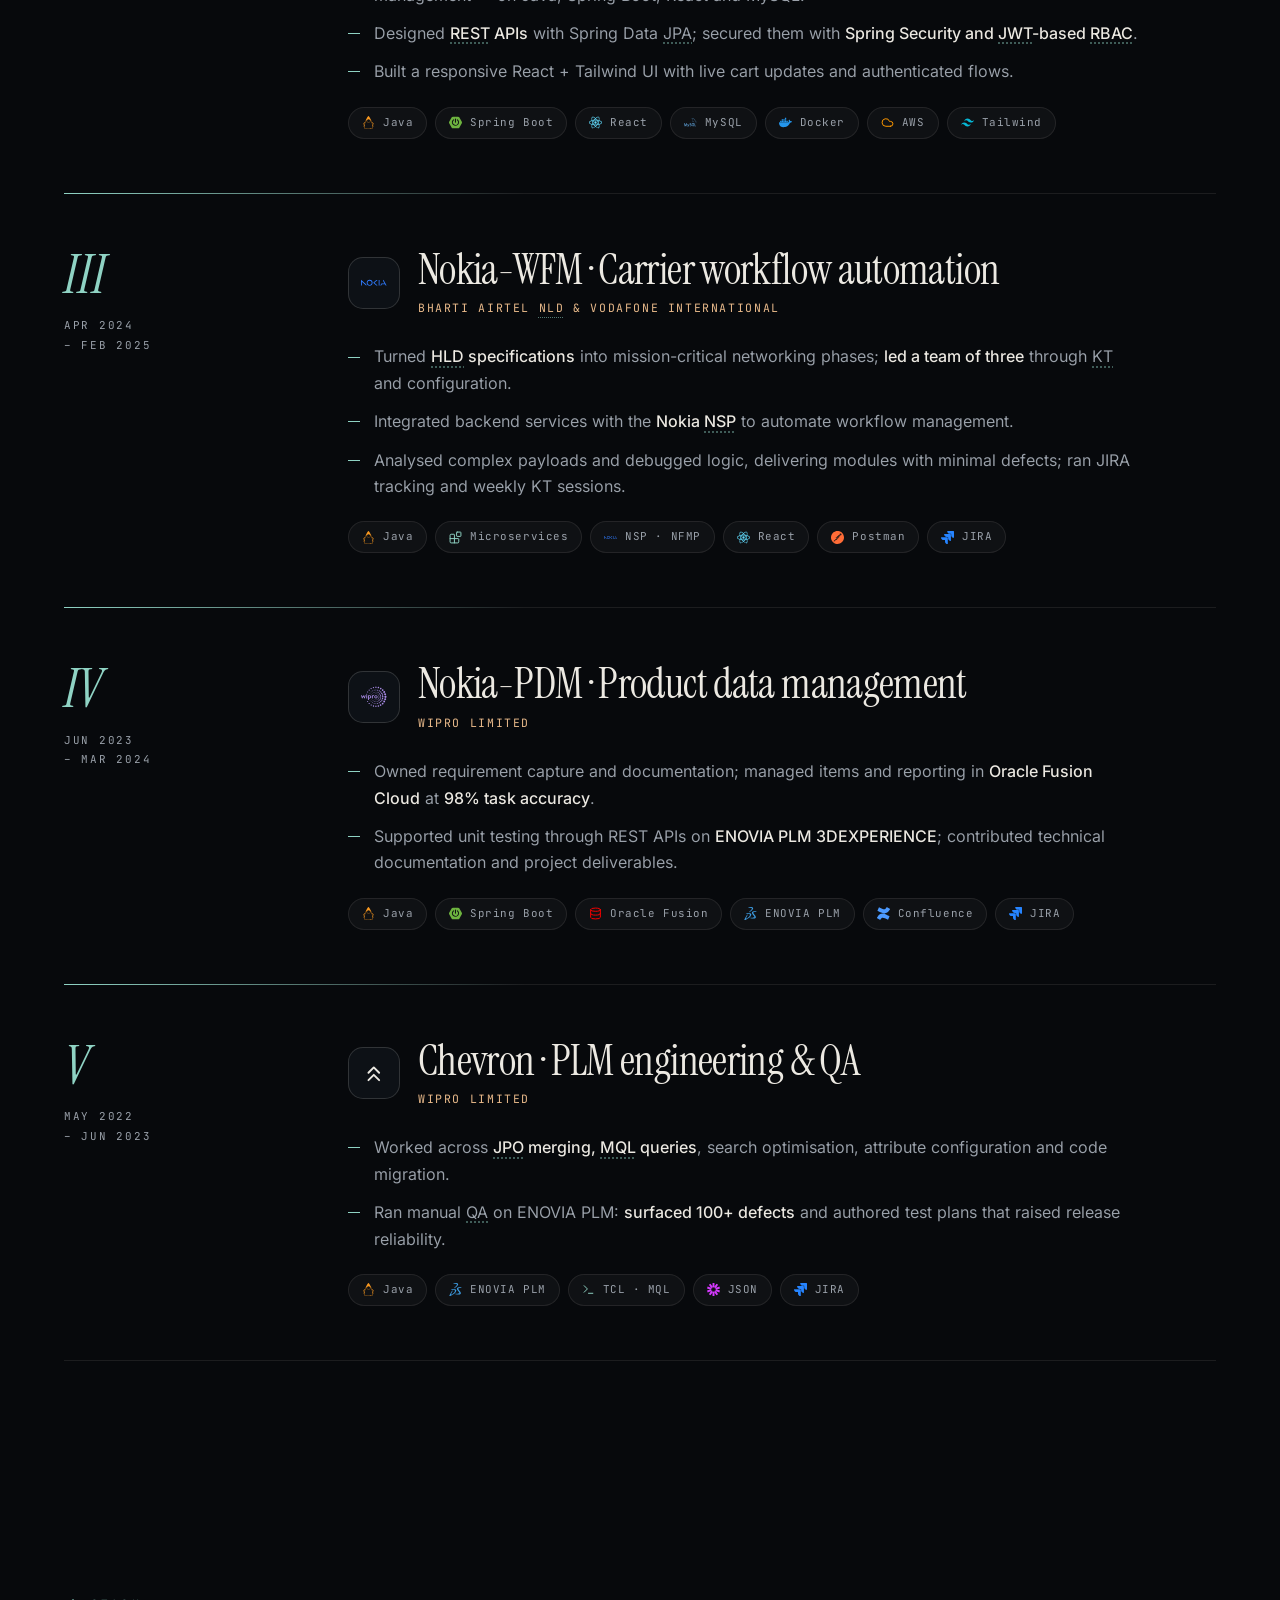
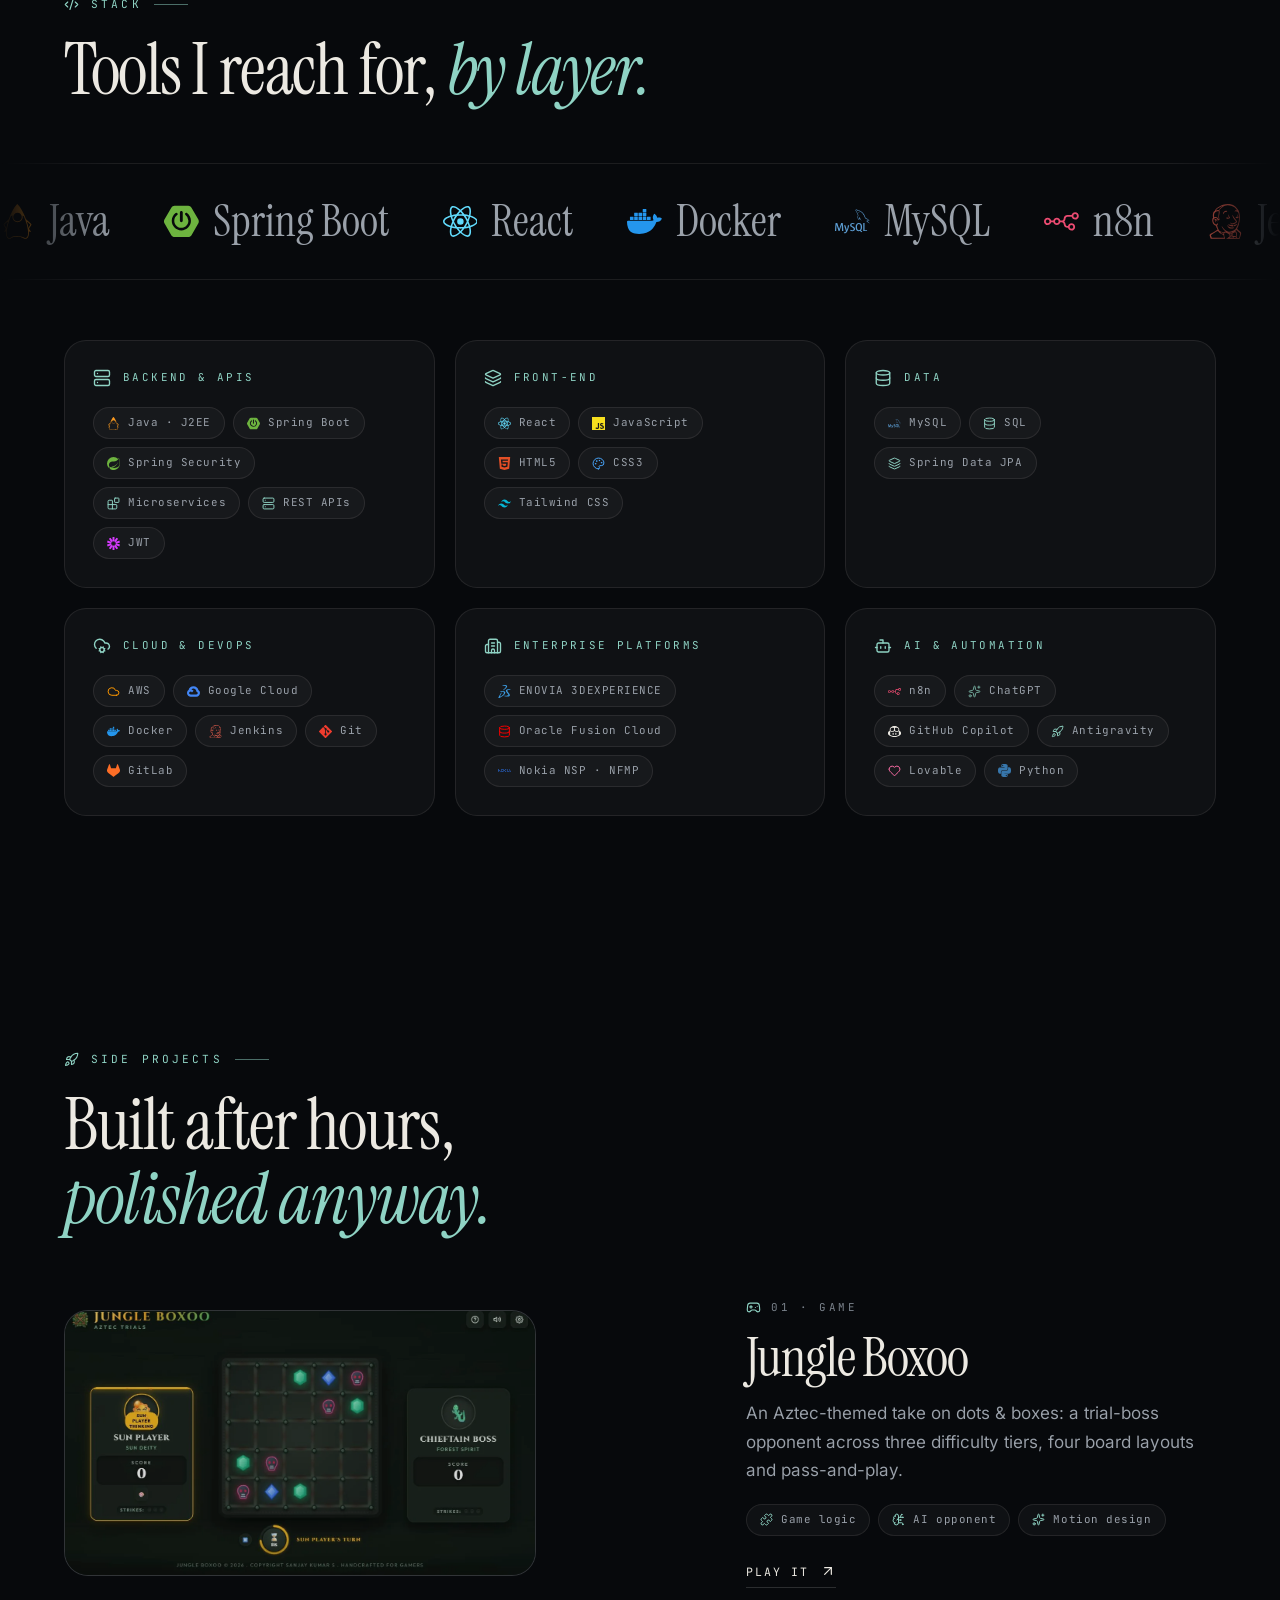
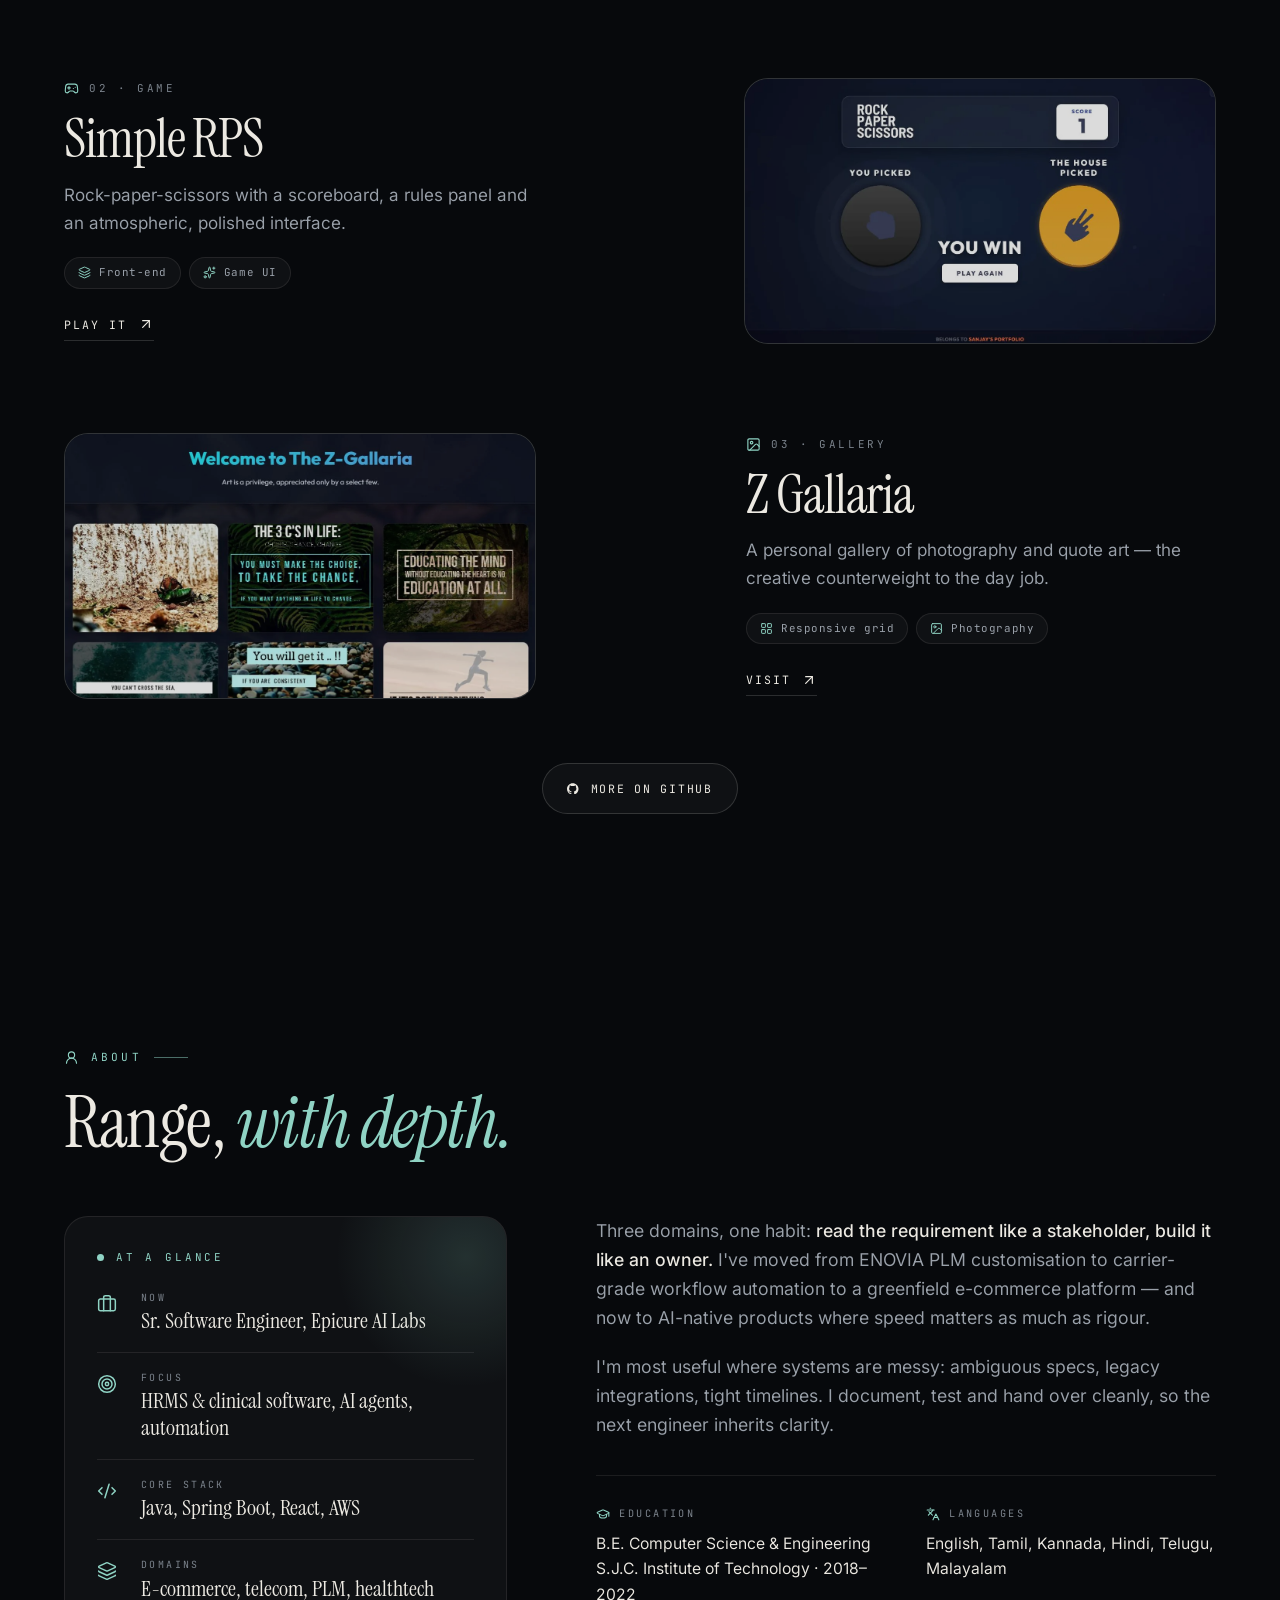
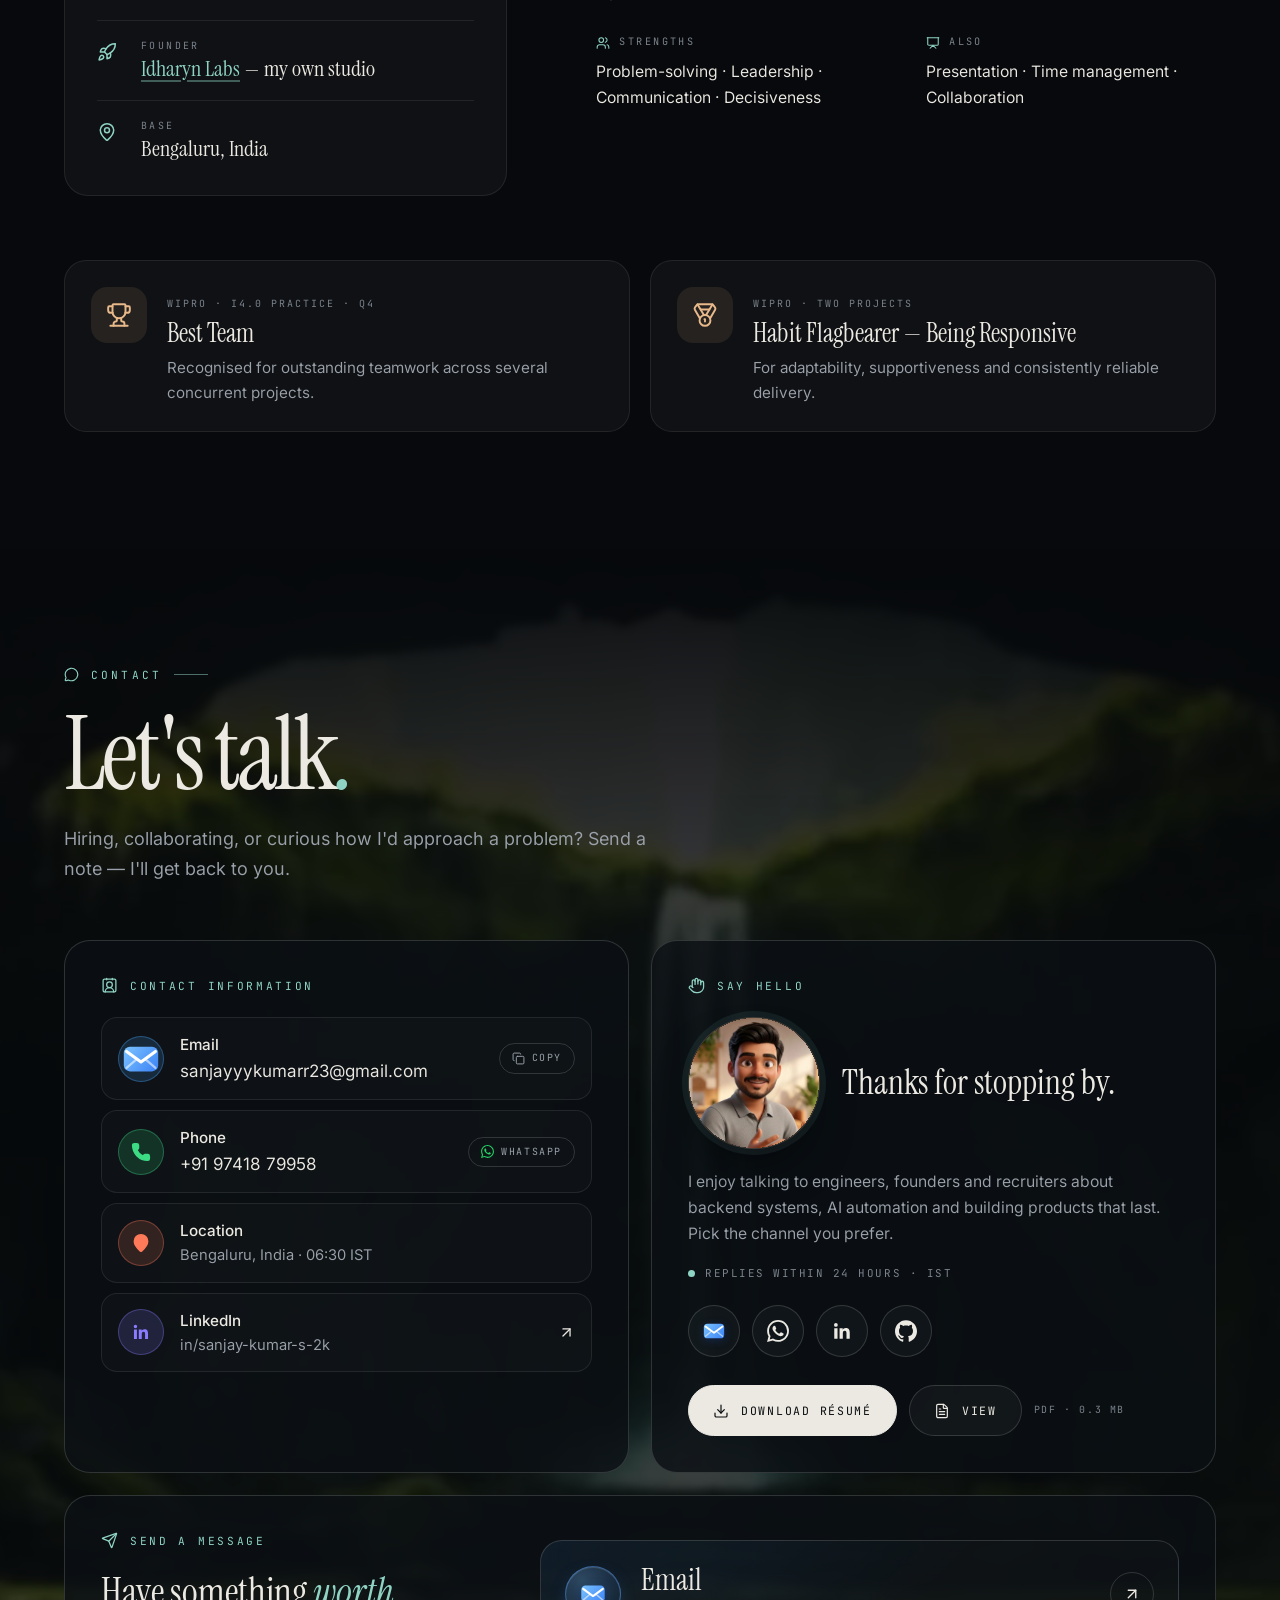
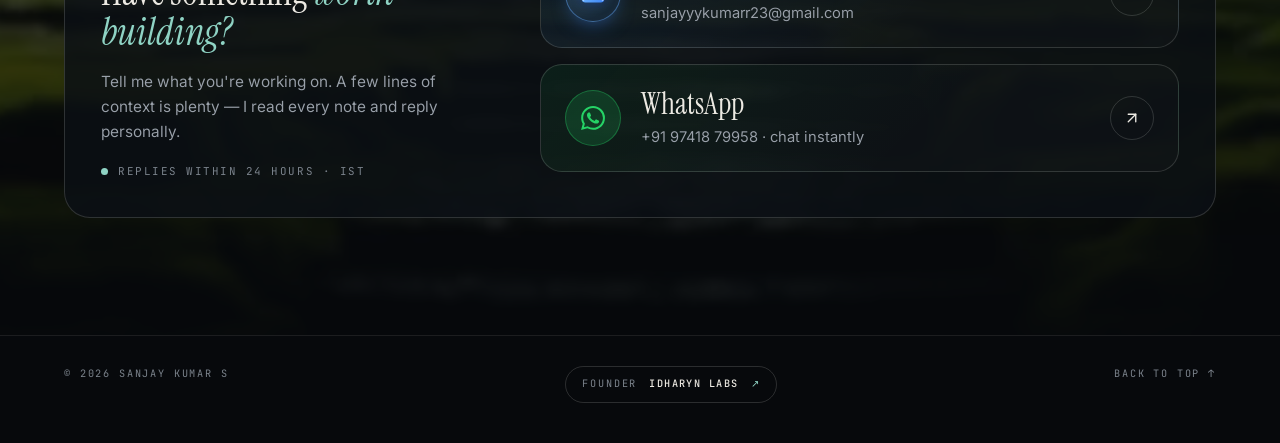
==== commit 57281b73: "sc" ====
--- a/index.html
+++ b/index.html
@@ -3,22 +3,40 @@
 <head>
 <meta charset="utf-8">
 <meta name="viewport" content="width=device-width, initial-scale=1">
-<title>Sanjay Kumar S — Sr. Software Engineer · Java, Spring Boot, React, AI Agents</title>
-<meta name="description" content="Sanjay Kumar S is a Bengaluru-based Sr. Software Engineer building secure Java and Spring Boot platforms, React front-ends and AI-agent automations. Currently at Epicure AI Labs.">
+<title>Sanjay Kumar S | Software Engineer &amp; Founder of Idharyn Labs</title>
+<meta name="description" content="Portfolio of Sanjay Kumar S, a Bengaluru-based software engineer and founder of Idharyn Labs. Java, Spring Boot and React projects, experience and AI-agent work.">
+<link rel="canonical" href="https://sanjay-kumar-s.netlify.app/">
+<meta name="robots" content="index, follow, max-image-preview:large, max-snippet:-1">
+<meta name="author" content="Sanjay Kumar S">
 <meta name="theme-color" content="#07090c">
-<meta property="og:type" content="website">
-<meta property="og:title" content="Sanjay Kumar S — Sr. Software Engineer">
-<meta property="og:description" content="Secure Java platforms, React interfaces and AI-agent automation. Bengaluru, India.">
-<meta property="og:image" content="og.jpg">
+<meta property="og:type" content="profile">
+<meta property="profile:first_name" content="Sanjay">
+<meta property="profile:last_name" content="Kumar S">
+<meta property="og:site_name" content="Sanjay Kumar S">
+<meta property="og:locale" content="en_IN">
+<meta property="og:url" content="https://sanjay-kumar-s.netlify.app/">
+<meta property="og:title" content="Sanjay Kumar S | Software Engineer &amp; Founder of Idharyn Labs">
+<meta property="og:description" content="Bengaluru-based software engineer building secure Java platforms, React interfaces and AI-agent automation. Founder of Idharyn Labs.">
+<meta property="og:image" content="https://sanjay-kumar-s.netlify.app/og.jpg">
+<meta property="og:image:width" content="1200">
+<meta property="og:image:height" content="630">
+<meta property="og:image:alt" content="Sanjay Kumar S — software engineer and founder of Idharyn Labs">
 <meta name="twitter:card" content="summary_large_image">
-<link rel="icon" type="image/png" sizes="64x64" href="favicon.png?v=3"><link rel="icon" type="image/png" sizes="32x32" href="favicon-32.png?v=3">
+<meta name="twitter:title" content="Sanjay Kumar S | Software Engineer &amp; Founder of Idharyn Labs">
+<meta name="twitter:description" content="Bengaluru-based software engineer building secure Java platforms, React interfaces and AI-agent automation. Founder of Idharyn Labs.">
+<meta name="twitter:image" content="https://sanjay-kumar-s.netlify.app/og.jpg">
+<meta name="twitter:image:alt" content="Sanjay Kumar S — software engineer and founder of Idharyn Labs">
+<link rel="icon" href="favicon.ico" sizes="any">
+<link rel="icon" type="image/png" sizes="64x64" href="favicon.png?v=3">
+<link rel="icon" type="image/png" sizes="32x32" href="favicon-32.png?v=3">
 <link rel="apple-touch-icon" href="apple-touch-icon.png?v=3">
+<link rel="manifest" href="site.webmanifest">
+<script type="application/ld+json">{"@context":"https://schema.org","@graph":[{"@type":"WebSite","@id":"https://sanjay-kumar-s.netlify.app/#website","url":"https://sanjay-kumar-s.netlify.app/","name":"Sanjay Kumar S","inLanguage":"en","publisher":{"@id":"https://sanjay-kumar-s.netlify.app/#person"}},{"@type":"ProfilePage","@id":"https://sanjay-kumar-s.netlify.app/#profilepage","url":"https://sanjay-kumar-s.netlify.app/","name":"Sanjay Kumar S | Software Engineer & Founder of Idharyn Labs","description":"Portfolio of Sanjay Kumar S, a Bengaluru-based software engineer and founder of Idharyn Labs. Java, Spring Boot and React projects, experience and AI-agent work.","inLanguage":"en","isPartOf":{"@id":"https://sanjay-kumar-s.netlify.app/#website"},"mainEntity":{"@id":"https://sanjay-kumar-s.netlify.app/#person"},"primaryImageOfPage":{"@type":"ImageObject","url":"https://sanjay-kumar-s.netlify.app/og.jpg","width":1200,"height":630},"dateModified":"2026-10-04"},{"@type":"Person","@id":"https://sanjay-kumar-s.netlify.app/#person","name":"Sanjay Kumar S","url":"https://sanjay-kumar-s.netlify.app/","image":"https://sanjay-kumar-s.netlify.app/icon-512.png","jobTitle":"Senior Software Engineer","description":"Software engineer in Bengaluru building secure Java and Spring Boot platforms, React interfaces and AI-agent automation; founder of Idharyn Labs.","email":"sanjayyykumarr23@gmail.com","address":{"@type":"PostalAddress","addressLocality":"Bengaluru","addressRegion":"Karnataka","addressCountry":"IN"},"worksFor":[{"@type":"Organization","name":"Epicure AI Labs"},{"@id":"https://idharynlabs.sanjayyykumar23.workers.dev/#organization"}],"sameAs":["https://www.linkedin.com/in/sanjay-kumar-s-2k/","https://github.com/Sanjayyykumar"],"knowsAbout":["Java","Spring Boot","Microservices","React","AI agents","n8n","ENOVIA PLM","Nokia NSP"]},{"@type":"Organization","@id":"https://idharynlabs.sanjayyykumar23.workers.dev/#organization","name":"Idharyn Labs","url":"https://idharynlabs.sanjayyykumar23.workers.dev/","founder":{"@id":"https://sanjay-kumar-s.netlify.app/#person"}}]}</script>
 <link rel="preload" href="fonts/instrument-serif-400.woff2" as="font" type="font/woff2" crossorigin>
 <link rel="preload" href="fonts/inter-var.woff2" as="font" type="font/woff2" crossorigin>
 <link rel="preload" href="img/avatar/base.webp" as="image" type="image/webp">
 <link rel="stylesheet" href="css/style.css">
 <script>document.documentElement.classList.add('js');</script>
-<script type="application/ld+json">{"@context":"https://schema.org","@type":"Person","name":"Sanjay Kumar S","jobTitle":"Senior Software Engineer","worksFor":{"@type":"Organization","name":"Epicure AI Labs"},"address":{"@type":"PostalAddress","addressLocality":"Bengaluru","addressCountry":"IN"},"email":"mailto:sanjayyykumarr23@gmail.com","sameAs":["https://www.linkedin.com/in/sanjay-kumar-s-2k/","https://github.com/Sanjayyykumar"],"knowsAbout":["Java","Spring Boot","Microservices","React","AI agents","n8n","ENOVIA PLM","Nokia NSP"]}</script>
 </head>
 <body>
 <a class="skip" href="#experience">Skip to content</a>
@@ -66,7 +84,7 @@
   <circle cx="12" cy="10" r="3" /></svg> Bengaluru · IST</span>
       </div>
       <p class="hello" data-reveal style="--d:.1s">Hello, I'm</p>
-      <h1 aria-label="Sanjay Kumar S">
+      <h1>
         <span class="line"><span>Sanjay</span></span>
         <span class="line"><span><em>Kumar S</em></span></span>
       </h1>
@@ -459,6 +477,10 @@
           <div><svg class="ic" viewBox="0 0 24 24" fill="none" stroke="currentColor" stroke-width="1.8" stroke-linecap="round" stroke-linejoin="round" aria-hidden="true"><path d="M12.83 2.18a2 2 0 0 0-1.66 0L2.6 6.08a1 1 0 0 0 0 1.83l8.58 3.91a2 2 0 0 0 1.66 0l8.58-3.9a1 1 0 0 0 0-1.83z" />
   <path d="M2 12a1 1 0 0 0 .58.91l8.6 3.91a2 2 0 0 0 1.65 0l8.58-3.9A1 1 0 0 0 22 12" />
   <path d="M2 17a1 1 0 0 0 .58.91l8.6 3.91a2 2 0 0 0 1.65 0l8.58-3.9A1 1 0 0 0 22 17" /></svg><span><dt>Domains</dt><dd>E-commerce, telecom, PLM, healthtech</dd></span></div>
+          <div><svg class="ic" viewBox="0 0 24 24" fill="none" stroke="currentColor" stroke-width="1.8" stroke-linecap="round" stroke-linejoin="round" aria-hidden="true"><path d="M12 15v5s3.03-.55 4-2c1.08-1.62 0-5 0-5" />
+  <path d="M4.5 16.5c-1.5 1.26-2 5-2 5s3.74-.5 5-2c.71-.84.7-2.13-.09-2.91a2.18 2.18 0 0 0-2.91-.09" />
+  <path d="M9 12a22 22 0 0 1 2-3.95A12.88 12.88 0 0 1 22 2c0 2.72-.78 7.5-6 11a22.4 22.4 0 0 1-4 2z" />
+  <path d="M9 12H4s.55-3.03 2-4c1.62-1.08 5 .05 5 .05" /></svg><span><dt>Founder</dt><dd><a class="inline-link" href="https://idharynlabs.sanjayyykumar23.workers.dev/" target="_blank" rel="noopener">Idharyn Labs<span class="sr-only"> (opens in a new tab)</span></a> &mdash; my own studio</dd></span></div>
           <div><svg class="ic" viewBox="0 0 24 24" fill="none" stroke="currentColor" stroke-width="1.8" stroke-linecap="round" stroke-linejoin="round" aria-hidden="true"><path d="M20 10c0 4.993-5.539 10.193-7.399 11.799a1 1 0 0 1-1.202 0C9.539 20.193 4 14.993 4 10a8 8 0 0 1 16 0" />
   <circle cx="12" cy="10" r="3" /></svg><span><dt>Base</dt><dd>Bengaluru, India</dd></span></div>
         </dl>
@@ -519,7 +541,7 @@
   <circle cx="12" cy="11" r="4" />
   <rect x="3" y="3" width="18" height="18" rx="2" /></svg> Contact information</h3>
         <div class="rows">
-          <div class="row-c" style="--c:#4aa8ff"><span class="badge badge-mail"><svg class="mail-mark" viewBox="0 0 32 32" aria-hidden="true"><defs><linearGradient id="mg" x1="4" y1="6" x2="28" y2="26" gradientUnits="userSpaceOnUse"><stop stop-color="#7cc4ff"/><stop offset="1" stop-color="#3b82f6"/></linearGradient></defs><rect x="3.5" y="7" width="25" height="18" rx="4.5" fill="url(#mg)"/><path d="M5.5 10.5 16 18.2l10.5-7.7" fill="none" stroke="#fff" stroke-width="2.2" stroke-linecap="round" stroke-linejoin="round"/><path d="M5.5 22.5l7-6M26.5 22.5l-7-6" fill="none" stroke="#fff" stroke-opacity=".55" stroke-width="1.6" stroke-linecap="round"/></svg></span><span><b>Email</b><a class="v" href="mailto:sanjayyykumarr23@gmail.com">sanjayyykumarr23@gmail.com</a></span><span class="side"><button class="mini" id="copyMail" type="button" aria-label="Copy email address"><svg class="ic" viewBox="0 0 24 24" fill="none" stroke="currentColor" stroke-width="1.8" stroke-linecap="round" stroke-linejoin="round" aria-hidden="true"><rect width="14" height="14" x="8" y="8" rx="2" ry="2" />
+          <div class="row-c" style="--c:#4aa8ff"><span class="badge badge-mail"><svg class="mail-mark" viewBox="0 0 32 32" aria-hidden="true"><defs><linearGradient id="mailg2" x1="4" y1="6" x2="28" y2="26" gradientUnits="userSpaceOnUse"><stop stop-color="#7cc4ff"/><stop offset="1" stop-color="#3b82f6"/></linearGradient></defs><rect x="3.5" y="7" width="25" height="18" rx="4.5" fill="url(#mailg2)"/><path d="M5.5 10.5 16 18.2l10.5-7.7" fill="none" stroke="#fff" stroke-width="2.2" stroke-linecap="round" stroke-linejoin="round"/><path d="M5.5 22.5l7-6M26.5 22.5l-7-6" fill="none" stroke="#fff" stroke-opacity=".55" stroke-width="1.6" stroke-linecap="round"/></svg></span><span><b>Email</b><a class="v" href="mailto:sanjayyykumarr23@gmail.com">sanjayyykumarr23@gmail.com</a></span><span class="side"><button class="mini" id="copyMail" type="button" aria-label="Copy email address"><svg class="ic" viewBox="0 0 24 24" fill="none" stroke="currentColor" stroke-width="1.8" stroke-linecap="round" stroke-linejoin="round" aria-hidden="true"><rect width="14" height="14" x="8" y="8" rx="2" ry="2" />
   <path d="M4 16c-1.1 0-2-.9-2-2V4c0-1.1.9-2 2-2h10c1.1 0 2 .9 2 2" /></svg> Copy</button></span></div>
           <div class="row-c" style="--c:#3ddc84"><span class="badge"><svg class="ic" viewBox="0 0 24 24" fill="none" stroke="currentColor" stroke-width="1.8" stroke-linecap="round" stroke-linejoin="round" aria-hidden="true"><path d="M13.832 16.568a1 1 0 0 0 1.213-.303l.355-.465A2 2 0 0 1 17 15h3a2 2 0 0 1 2 2v3a2 2 0 0 1-2 2A18 18 0 0 1 2 4a2 2 0 0 1 2-2h3a2 2 0 0 1 2 2v3a2 2 0 0 1-.8 1.6l-.468.351a1 1 0 0 0-.292 1.233 14 14 0 0 0 6.392 6.384" /></svg></span><span><b>Phone</b><a class="v" href="tel:+919741879958">+91 97418 79958</a></span><span class="side"><a class="mini" href="https://wa.me/919741879958" target="_blank" rel="noopener noreferrer"><svg class="bi" viewBox="0 0 24 24" style="--c:#25D366" aria-hidden="true"><path d="M17.472 14.382c-.297-.149-1.758-.867-2.03-.967-.273-.099-.471-.148-.67.15-.197.297-.767.966-.94 1.164-.173.199-.347.223-.644.075-.297-.15-1.255-.463-2.39-1.475-.883-.788-1.48-1.761-1.653-2.059-.173-.297-.018-.458.13-.606.134-.133.298-.347.446-.52.149-.174.198-.298.298-.497.099-.198.05-.371-.025-.52-.075-.149-.669-1.612-.916-2.207-.242-.579-.487-.5-.669-.51-.173-.008-.371-.01-.57-.01-.198 0-.52.074-.792.372-.272.297-1.04 1.016-1.04 2.479 0 1.462 1.065 2.875 1.213 3.074.149.198 2.096 3.2 5.077 4.487.709.306 1.262.489 1.694.625.712.227 1.36.195 1.871.118.571-.085 1.758-.719 2.006-1.413.248-.694.248-1.289.173-1.413-.074-.124-.272-.198-.57-.347m-5.421 7.403h-.004a9.87 9.87 0 01-5.031-1.378l-.361-.214-3.741.982.998-3.648-.235-.374a9.86 9.86 0 01-1.51-5.26c.001-5.45 4.436-9.884 9.888-9.884 2.64 0 5.122 1.03 6.988 2.898a9.825 9.825 0 012.893 6.994c-.003 5.45-4.437 9.884-9.885 9.884m8.413-18.297A11.815 11.815 0 0012.05 0C5.495 0 .16 5.335.157 11.892c0 2.096.547 4.142 1.588 5.945L.057 24l6.305-1.654a11.882 11.882 0 005.683 1.448h.005c6.554 0 11.89-5.335 11.893-11.893a11.821 11.821 0 00-3.48-8.413Z"/></svg> WhatsApp</a></span></div>
           <div class="row-c" style="--c:#ff7a59"><span class="badge"><svg class="ic" viewBox="0 0 24 24" fill="none" stroke="currentColor" stroke-width="1.8" stroke-linecap="round" stroke-linejoin="round" aria-hidden="true"><path d="M20 10c0 4.993-5.539 10.193-7.399 11.799a1 1 0 0 1-1.202 0C9.539 20.193 4 14.993 4 10a8 8 0 0 1 16 0" />
@@ -553,7 +575,7 @@
         <p>I enjoy talking to engineers, founders and recruiters about backend systems, AI automation and building products that last. Pick the channel you prefer.</p>
         <p class="avail"><i class="dot"></i>Replies within 24 hours &middot; IST</p>
         <div class="socials">
-          <a class="social" href="mailto:sanjayyykumarr23@gmail.com" style="--c:#4aa8ff" aria-label="Email"><svg class="mail-mark" viewBox="0 0 32 32" aria-hidden="true"><defs><linearGradient id="mg2" x1="4" y1="6" x2="28" y2="26" gradientUnits="userSpaceOnUse"><stop stop-color="#7cc4ff"/><stop offset="1" stop-color="#3b82f6"/></linearGradient></defs><rect x="3.5" y="7" width="25" height="18" rx="4.5" fill="url(#mg2)"/><path d="M5.5 10.5 16 18.2l10.5-7.7" fill="none" stroke="#fff" stroke-width="2.2" stroke-linecap="round" stroke-linejoin="round"/><path d="M5.5 22.5l7-6M26.5 22.5l-7-6" fill="none" stroke="#fff" stroke-opacity=".55" stroke-width="1.6" stroke-linecap="round"/></svg></a>
+          <a class="social" href="mailto:sanjayyykumarr23@gmail.com" style="--c:#4aa8ff" aria-label="Email"><svg class="mail-mark" viewBox="0 0 32 32" aria-hidden="true"><defs><linearGradient id="mailg3" x1="4" y1="6" x2="28" y2="26" gradientUnits="userSpaceOnUse"><stop stop-color="#7cc4ff"/><stop offset="1" stop-color="#3b82f6"/></linearGradient></defs><rect x="3.5" y="7" width="25" height="18" rx="4.5" fill="url(#mailg3)"/><path d="M5.5 10.5 16 18.2l10.5-7.7" fill="none" stroke="#fff" stroke-width="2.2" stroke-linecap="round" stroke-linejoin="round"/><path d="M5.5 22.5l7-6M26.5 22.5l-7-6" fill="none" stroke="#fff" stroke-opacity=".55" stroke-width="1.6" stroke-linecap="round"/></svg></a>
           <a class="social" href="https://wa.me/919741879958" target="_blank" rel="noopener noreferrer" style="--c:#25d366" aria-label="WhatsApp"><svg class="bi" viewBox="0 0 24 24" style="--c:#25D366" aria-hidden="true"><path d="M17.472 14.382c-.297-.149-1.758-.867-2.03-.967-.273-.099-.471-.148-.67.15-.197.297-.767.966-.94 1.164-.173.199-.347.223-.644.075-.297-.15-1.255-.463-2.39-1.475-.883-.788-1.48-1.761-1.653-2.059-.173-.297-.018-.458.13-.606.134-.133.298-.347.446-.52.149-.174.198-.298.298-.497.099-.198.05-.371-.025-.52-.075-.149-.669-1.612-.916-2.207-.242-.579-.487-.5-.669-.51-.173-.008-.371-.01-.57-.01-.198 0-.52.074-.792.372-.272.297-1.04 1.016-1.04 2.479 0 1.462 1.065 2.875 1.213 3.074.149.198 2.096 3.2 5.077 4.487.709.306 1.262.489 1.694.625.712.227 1.36.195 1.871.118.571-.085 1.758-.719 2.006-1.413.248-.694.248-1.289.173-1.413-.074-.124-.272-.198-.57-.347m-5.421 7.403h-.004a9.87 9.87 0 01-5.031-1.378l-.361-.214-3.741.982.998-3.648-.235-.374a9.86 9.86 0 01-1.51-5.26c.001-5.45 4.436-9.884 9.888-9.884 2.64 0 5.122 1.03 6.988 2.898a9.825 9.825 0 012.893 6.994c-.003 5.45-4.437 9.884-9.885 9.884m8.413-18.297A11.815 11.815 0 0012.05 0C5.495 0 .16 5.335.157 11.892c0 2.096.547 4.142 1.588 5.945L.057 24l6.305-1.654a11.882 11.882 0 005.683 1.448h.005c6.554 0 11.89-5.335 11.893-11.893a11.821 11.821 0 00-3.48-8.413Z"/></svg></a>
           <a class="social" href="https://www.linkedin.com/in/sanjay-kumar-s-2k/" target="_blank" rel="noopener noreferrer" style="--c:#8b7bff" aria-label="LinkedIn"><svg class="bi" viewBox="0 0 24 24" aria-hidden="true"><path d="M20.45 20.45h-3.56v-5.57c0-1.33-.03-3.04-1.85-3.04-1.86 0-2.14 1.45-2.14 2.94v5.67H9.35V9h3.41v1.56h.05c.48-.9 1.64-1.85 3.37-1.85 3.6 0 4.27 2.37 4.27 5.46v6.28zM5.34 7.43a2.06 2.06 0 1 1 0-4.12 2.06 2.06 0 0 1 0 4.12zM7.12 20.45H3.56V9h3.56v11.45z"/></svg></a>
           <a class="social" href="https://github.com/Sanjayyykumar" target="_blank" rel="noopener noreferrer" style="--c:#ece9e2" aria-label="GitHub"><svg class="bi" viewBox="0 0 24 24" style="--c:#ece9e2" aria-hidden="true"><path d="M12 .297c-6.63 0-12 5.373-12 12 0 5.303 3.438 9.8 8.205 11.385.6.113.82-.258.82-.577 0-.285-.01-1.04-.015-2.04-3.338.724-4.042-1.61-4.042-1.61C4.422 18.07 3.633 17.7 3.633 17.7c-1.087-.744.084-.729.084-.729 1.205.084 1.838 1.236 1.838 1.236 1.07 1.835 2.809 1.305 3.495.998.108-.776.417-1.305.76-1.605-2.665-.3-5.466-1.332-5.466-5.93 0-1.31.465-2.38 1.235-3.22-.135-.303-.54-1.523.105-3.176 0 0 1.005-.322 3.3 1.23.96-.267 1.98-.399 3-.405 1.02.006 2.04.138 3 .405 2.28-1.552 3.285-1.23 3.285-1.23.645 1.653.24 2.873.12 3.176.765.84 1.23 1.91 1.23 3.22 0 4.61-2.805 5.625-5.475 5.92.42.36.81 1.096.81 2.22 0 1.606-.015 2.896-.015 3.286 0 .315.21.69.825.57C20.565 22.092 24 17.592 24 12.297c0-6.627-5.373-12-12-12"/></svg></a>
@@ -582,7 +604,7 @@
           </div>
           <div class="chans">
             <a class="chan" href="mailto:sanjayyykumarr23@gmail.com?subject=Hello%20Sanjay%20%E2%80%94%20via%20your%20portfolio&body=Hi%20Sanjay%2C%0A%0AI%20came%20across%20your%20portfolio%20and%20would%20like%20to%20talk%20about%20" style="--c:#4aa8ff">
-              <span class="badge badge-mail"><svg class="mail-mark" viewBox="0 0 32 32" aria-hidden="true"><defs><linearGradient id="mg" x1="4" y1="6" x2="28" y2="26" gradientUnits="userSpaceOnUse"><stop stop-color="#7cc4ff"/><stop offset="1" stop-color="#3b82f6"/></linearGradient></defs><rect x="3.5" y="7" width="25" height="18" rx="4.5" fill="url(#mg)"/><path d="M5.5 10.5 16 18.2l10.5-7.7" fill="none" stroke="#fff" stroke-width="2.2" stroke-linecap="round" stroke-linejoin="round"/><path d="M5.5 22.5l7-6M26.5 22.5l-7-6" fill="none" stroke="#fff" stroke-opacity=".55" stroke-width="1.6" stroke-linecap="round"/></svg></span>
+              <span class="badge badge-mail"><svg class="mail-mark" viewBox="0 0 32 32" aria-hidden="true"><defs><linearGradient id="mailg4" x1="4" y1="6" x2="28" y2="26" gradientUnits="userSpaceOnUse"><stop stop-color="#7cc4ff"/><stop offset="1" stop-color="#3b82f6"/></linearGradient></defs><rect x="3.5" y="7" width="25" height="18" rx="4.5" fill="url(#mailg4)"/><path d="M5.5 10.5 16 18.2l10.5-7.7" fill="none" stroke="#fff" stroke-width="2.2" stroke-linecap="round" stroke-linejoin="round"/><path d="M5.5 22.5l7-6M26.5 22.5l-7-6" fill="none" stroke="#fff" stroke-opacity=".55" stroke-width="1.6" stroke-linecap="round"/></svg></span>
               <span class="chan-t"><b>Email</b><span>sanjayyykumarr23@gmail.com</span></span>
               <span class="chan-go"><svg class="ic" viewBox="0 0 24 24" fill="none" stroke="currentColor" stroke-width="1.8" stroke-linecap="round" stroke-linejoin="round" aria-hidden="true"><path d="M7 7h10v10" />
   <path d="M7 17 17 7" /></svg></span>
@@ -604,7 +626,7 @@
 
 <footer>
   <span>© <span id="year">2026</span> Sanjay Kumar S</span>
-  <a class="foot-co" href="https://idharynlabs.sanjayyykumar23.workers.dev/" target="_blank" rel="noopener" aria-label="My company, Idharyn Labs (opens in a new tab)"><span class="foot-co-k">My company</span><b>Idharyn Labs</b><i aria-hidden="true">↗</i></a>
+  <a class="foot-co" href="https://idharynlabs.sanjayyykumar23.workers.dev/" target="_blank" rel="noopener" aria-label="Founder of Idharyn Labs (opens in a new tab)"><span class="foot-co-k">Founder</span><b>Idharyn Labs</b><i aria-hidden="true">↗</i></a>
   <a href="#top">Back to top ↑</a>
 </footer>
 
--- a/css/style.css
+++ b/css/style.css
@@ -13,7 +13,7 @@
   --bg-2: #0d1116;
   --ink: #ece9e2;
   --muted: #9aa1aa;
-  --faint: #626a73;
+  --faint: #7b838c;
   --line: rgba(236, 233, 226, 0.09);
   --line-2: rgba(236, 233, 226, 0.16);
   --accent: #8fd3c4;
@@ -548,3 +548,8 @@
 
 .social .mail-mark { width: 26px; height: 26px; filter: drop-shadow(0 2px 4px rgba(20,60,140,.45)); transition: transform .4s var(--ease); }
 .social:hover .mail-mark { transform: scale(1.1) rotate(-5deg); }
+
+/* utilities */
+.sr-only { position:absolute; width:1px; height:1px; margin:-1px; padding:0; overflow:hidden; clip:rect(0 0 0 0); white-space:nowrap; border:0; }
+.inline-link { color:var(--accent); text-decoration:underline; text-decoration-color:rgba(143,211,196,.4); text-underline-offset:4px; transition:text-decoration-color .3s,color .3s; }
+.inline-link:hover { text-decoration-color:currentColor; }
